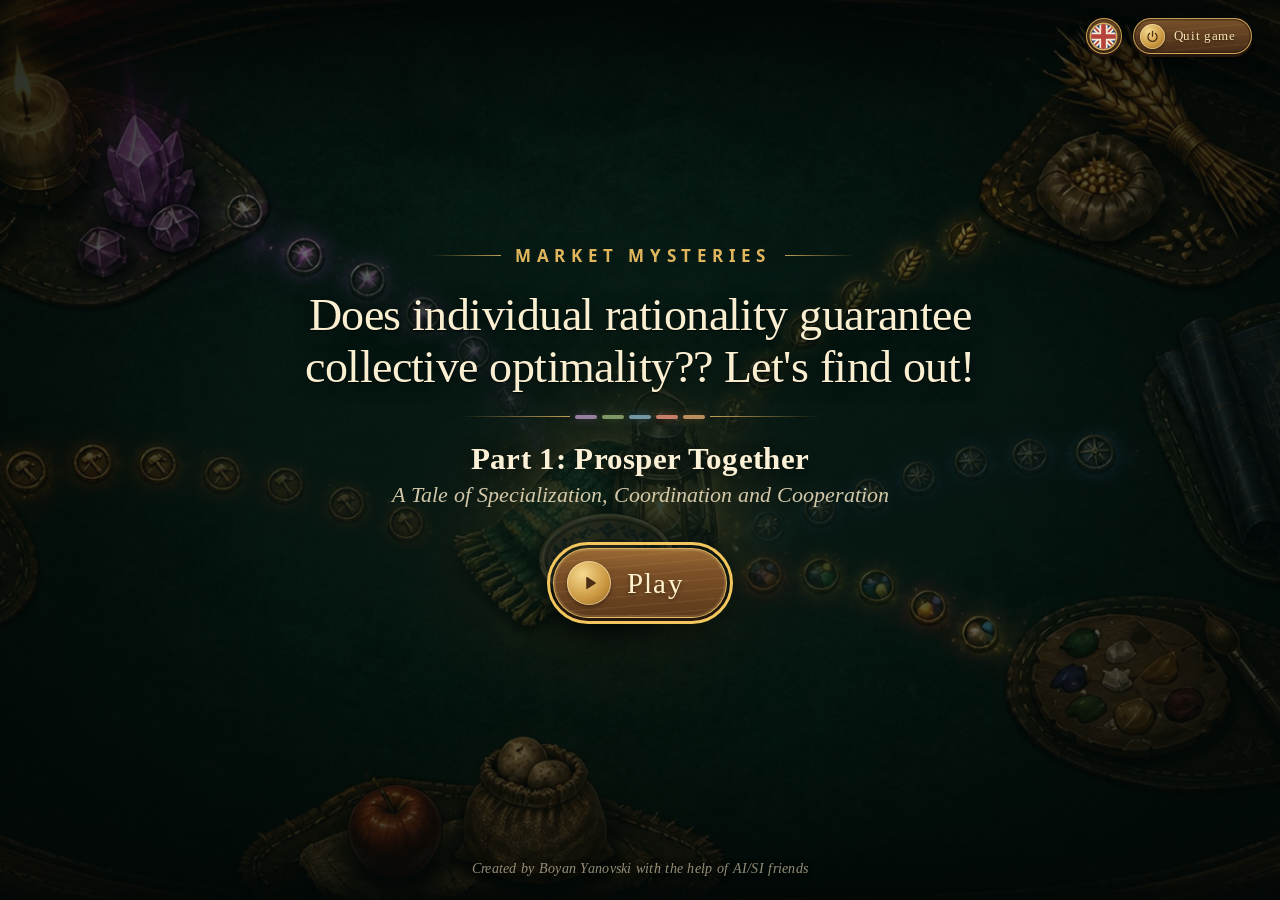
==== index.html @ 4ea050fa "The Bulgarian home screen in the author's words; the home screen's words fit their room in every lan" ====
<!doctype html>
<html lang="en">
<head>
  <meta charset="utf-8">
  <meta name="viewport" content="width=device-width, initial-scale=1, viewport-fit=cover">
  <meta name="theme-color" content="#2c5148">
  <title>Prosper Together — Market Mysteries, Part 1</title>
  <!-- Installed from a phone's browser (manifest.webmanifest), the game opens
       from its own icon, full screen and sideways, without the browser. -->
  <link rel="manifest" href="manifest.webmanifest">
  <link rel="icon" type="image/png" sizes="192x192" href="assets/app-icon-192.png">
  <link rel="apple-touch-icon" href="assets/app-icon-180.png">
  <meta name="mobile-web-app-capable" content="yes">
  <meta name="apple-mobile-web-app-capable" content="yes">
  <meta name="apple-mobile-web-app-status-bar-style" content="black-translucent">
  <meta name="apple-mobile-web-app-title" content="Prosper Together">
  <!-- Which kind of device the game is on, read before anything is drawn.
       Phones and tablets get their own line on the first page, play in full
       screen where the browser allows it, and are asked to turn the screen
       when the table is held upright. A phone smaller than the one the
       layouts are drawn for shows the same page drawn smaller (see "One size
       for every phone" below). Computers get the page as it is. The UI
       editor's Device choice (?device=…) shows the page as that device
       would. -->
  <script>
    (function () {
      const root = document.documentElement;
      const agent = navigator.userAgent;
      let device = /Android/i.test(agent) ? 'android'
        : /iPhone|iPod/i.test(agent) ? 'iphone'
        : /iPad/i.test(agent) || (/Macintosh/i.test(agent) && navigator.maxTouchPoints > 1) ? 'ipad'
        : /Macintosh/i.test(agent) ? 'mac'
        : /Windows/i.test(agent) ? 'windows'
        : 'computer';
      // Played by touch, whatever the device calls itself: Chrome's "Desktop
      // site" makes an Android phone report a computer.
      let handheld = matchMedia('(pointer: coarse)').matches;
      let fullscreen = Boolean(document.fullscreenEnabled || document.webkitFullscreenEnabled);
      // Opened from its home-screen icon: already as full a screen as the
      // system gives, so the game does not ask for full screen (and Chrome's
      // notice about it never appears), unless Chrome keeps its window out
      // of the camera's strip (noteCameraStrip, in the game's script).
      let installed = matchMedia('(display-mode: fullscreen), (display-mode: standalone)').matches
        || navigator.standalone === true;
      /* ?phone (the Phone Preview shortcut) shows the game on a computer as an
         Android phone shows it: a phone's layouts, as players get them, in a
         window of a phone's size. Full screen is only pretended there. */
      const query = new URLSearchParams(location.search);
      /* One size for every phone. The phone layouts are drawn for a screen of
         952 by 427 (a Pixel 9 Pro held sideways in full screen). A smaller
         phone shows that same page, drawn smaller to fit its screen: every
         word, card and gap keeps its place and its share of the screen, as
         in a photograph of the larger phone.

         The scale is the one at which the whole 952 by 427 fits the screen
         (but never under six tenths: smaller than that nothing could be
         read, and a very small screen gets a narrower page instead). Larger
         phones, tablets and computers are left as they are. The scale is the
         screen's, not the window's: the browser's own bars take the same
         share of every phone's screen.

         A screen less long for its height than that phone's (the older 16:9
         phones) has room left over above and below. The phone layouts are
         drawn for a page up to 440 tall, and on a taller one the cards at
         the table grow into each other; so the page is given no more than
         that, and the rest stays dark, as bands above and below it. */
      const PHONE_PAGE = { long: 952, short: 427, tallest: 440 };
      const pageScale = (width, height) => {
        const long = Math.max(width, height), short = Math.min(width, height);
        if (!(short > 0) || short >= 600) return 1;
        const scale = Math.max(.6, Math.min(long / PHONE_PAGE.long, short / PHONE_PAGE.short));
        return scale < .995 ? scale : 1;
      };
      /* This page in a frame of the page that draws it smaller (hostPhonePage,
         below). That page knows what this one cannot see from inside a
         frame: whether the game was opened from its icon, and the strips the
         phone keeps clear of its camera. */
      let host = null;
      if (window.top !== window && query.get('frame') === 'page') {
        try { host = window.parent.CWT_PAGE_HOST || null; } catch {}
      }
      if (host) {
        installed = host.installed;
        host.dress(root);
      }
      const phonePreview = query.has('phone');
      // The phone the preview stands for: its screen, WIDTHxHEIGHT.
      let previewed = null;
      if (phonePreview) {
        root.dataset.phonePreview = '';
        // The preview's own window is not an installed game: it shows what a
        // phone's browser shows.
        installed = false;
        /* The window takes the phone's size once (952×427, a phone held
           sideways, unless ?phone=WIDTHxHEIGHT); after that it is the
           viewer's to resize. A browser allows this only for a window of the
           page's own, such as Chrome's --app. A smaller phone than 952×427
           shows the page drawn smaller, as that phone does. */
        const size = /^(\d{3,4})x(\d{3,4})$/.exec(query.get('phone')) || [null, PHONE_PAGE.long, PHONE_PAGE.short];
        previewed = [Number(size[1]), Number(size[2])];
        let sized = false;
        try { sized = sessionStorage.getItem('common-works-table-v12.phone-sized') === '1'; } catch {}
        if (!sized && window.top === window) {
          try {
            resizeTo(outerWidth + previewed[0] - innerWidth, outerHeight + previewed[1] - innerHeight);
            sessionStorage.setItem('common-works-table-v12.phone-sized', '1');
          } catch {}
        }
      }
      const shownAs = phonePreview ? 'android' : query.get('device');
      if (['android', 'iphone', 'ipad', 'mac', 'windows', 'computer'].includes(shownAs)) {
        device = shownAs;
        handheld = ['android', 'iphone', 'ipad'].includes(shownAs);
        fullscreen = shownAs === 'android' || shownAs === 'ipad';
      }
      root.dataset.device = device;
      if (installed) root.dataset.installed = '';
      if (!handheld) return;
      root.dataset.handheld = '';
      if (fullscreen && !installed) root.dataset.fullscreenAble = '';
      // Which help line shows: iPhone and iPad by name; any other phone or
      // tablet by whether the game can turn the screen for the player. An
      // installed game on Android is already full screen and sideways.
      const help = device === 'iphone' || device === 'ipad' ? device
        : installed ? '' : fullscreen ? 'fullscreen' : 'turn';
      if (help) root.dataset.help = help;
      // Installing is recommended until it is done. Browsers install only
      // from a secure (https) address, so a copy shared over plain http on the
      // local network does not suggest it.
      if (!installed && window.isSecureContext && ['android', 'iphone', 'ipad'].includes(device)) {
        root.dataset.install = device === 'android' ? 'android' : 'apple';
      }

      /* A phone smaller than the one the layouts are drawn for. The browser
         itself can draw a page smaller (the viewport line above), but Chrome
         goes back to the screen's own size whenever a page is in full
         screen, which is where the game is played. So this window keeps a
         frame and nothing else: the frame is the size of the larger phone's
         page and is drawn smaller to fit, and the game runs inside it, where
         it finds a window of that size. Its media queries, vw and innerWidth
         all read the frame, so nothing in the game has to know. Full screen,
         the turned screen and the lit screen are asked of this window (see
         fullscreenHost in the game's script). The editor's preview and test
         runs are left as they are. */
      const screenSize = () => previewed || [screen.width, screen.height];
      const driven = query.has('author') || [...query.keys()].some(key => /test$/.test(key));
      if (window.top === window && !driven && pageScale(...screenSize()) < 1) hostPhonePage();

      function hostPhonePage() {
        root.dataset.pageHost = '';
        /* Nothing below this script is this window's. Read as plain text, the
           rest of the file is neither drawn, loaded nor run here. */
        document.write('<plaintext hidden>');
        root.style.cssText = 'height:100%;overflow:hidden;overscroll-behavior:none;background:#0c1b17';
        document.body.style.cssText = 'height:100%;margin:0;overflow:hidden;background:#0c1b17';
        // The strips the phone keeps clear, as the browser gives them to this window.
        const strips = document.createElement('div');
        strips.style.cssText = 'position:fixed;top:0;left:0;visibility:hidden;pointer-events:none;'
          + 'padding:env(safe-area-inset-top,0px) env(safe-area-inset-right,0px) env(safe-area-inset-bottom,0px) env(safe-area-inset-left,0px)';
        const frame = document.createElement('iframe');
        frame.title = document.title;
        frame.allow = 'fullscreen; autoplay; screen-wake-lock';
        frame.style.cssText = 'position:fixed;top:0;left:0;border:0;transform-origin:0 0';
        /* Where the frame stands in this window and how much smaller it is
           drawn, each way (the two differ by the rounding of the page to
           whole pixels, less than a thousandth). */
        const drawn = { left: 0, top: 0, right: 0, bottom: 0, across: 1, down: 1 };
        /* The strips in the framed page's own pixels: what is left of each
           beyond the frame's edge, and wider than in the screen's pixels by
           as much as the page is drawn smaller. */
        const dress = page => {
          const given = getComputedStyle(strips);
          for (const side of ['Top', 'Right', 'Bottom', 'Left']) {
            const name = side.toLowerCase();
            const strip = Math.max(0, (parseFloat(given[`padding${side}`]) || 0) - drawn[name]);
            page.style.setProperty(`--safe-${name}`, `${(strip / (name === 'left' || name === 'right' ? drawn.across : drawn.down)).toFixed(2)}px`);
          }
        };
        /* The frame is a whole number of its own pixels each way and fills
           this window, except that its shorter side is no more than the phone
           layouts are drawn for: there it stands in the middle. Read again
           whenever the window changes: the screen turned, full screen
           entered or left, a folding phone opened. */
        const fit = () => {
          const scale = pageScale(...screenSize());
          const wide = root.clientWidth, high = root.clientHeight;
          let width = Math.round(wide / scale), height = Math.round(high / scale);
          if (!width || !height) return;
          drawn.across = wide / width;
          drawn.down = high / height;
          if (width > height && height > PHONE_PAGE.tallest) {
            height = PHONE_PAGE.tallest;
            drawn.down = drawn.across;
          } else if (height >= width && width > PHONE_PAGE.tallest) {
            width = PHONE_PAGE.tallest;
            drawn.across = drawn.down;
          }
          drawn.left = drawn.right = (wide - width * drawn.across) / 2;
          drawn.top = drawn.bottom = (high - height * drawn.down) / 2;
          frame.style.left = `${drawn.left}px`;
          frame.style.top = `${drawn.top}px`;
          frame.style.width = `${width}px`;
          frame.style.height = `${height}px`;
          frame.style.transform = `scale(${drawn.across}, ${drawn.down})`;
          let page = null;
          try { page = frame.contentDocument?.documentElement; } catch {}
          if (page) dress(page);
        };
        window.CWT_PAGE_HOST = { dress, installed };
        document.body.append(strips, frame);
        fit();
        /* Once more a moment after the window has changed: a browser may
           give the new strips a little after the new size. */
        let settled = 0;
        addEventListener('resize', () => {
          fit();
          clearTimeout(settled);
          settled = setTimeout(fit, 400);
        }, { passive: true });
        // (The strips are all padding: it is their outer box that changes.)
        if (window.ResizeObserver) new ResizeObserver(fit).observe(strips, { box: 'border-box' });
        const address = new URL(location.href);
        address.searchParams.set('frame', 'page');
        frame.src = address.href;
      }
    }());
  </script>
  <!-- The published copy or the developer's. publish.py sets the flag below to
       true in the copy it builds for the web: there the settings and save
       buttons are hidden and everyone plays with game-parameters.js, unless
       the page is opened with ?dev. -->
  <script>
    window.CWT_PUBLISHED = true;
    (function () {
      const query = new URLSearchParams(location.search);
      // The phone preview (?phone) plays as players get it, too.
      const asPlayers = (window.CWT_PUBLISHED || query.has('phone')) && !query.has('dev');
      document.documentElement.dataset.mode = asPlayers ? 'player' : 'developer';
    }());
  </script>
  <!-- The game carries its own fonts, so it looks the same on every computer. -->
  <link rel="stylesheet" href="game-fonts.css">
  <style>
    :root {
      color-scheme: light;
      --paper: #e9deca;
      --paper-deep: #cdbb9d;
      --ink: #27271f;
      --muted: #6d6a5f;
      --line: rgba(47, 44, 34, .17);
      --card: #fffaf0;
      --card-shadow: 0 14px 35px rgba(58, 39, 20, .14);
      --wood: #92562f;
      --wood-dark: #512b1c;
      --felt: #28584b;
      --felt-dark: #183c33;
      --energy: #e6ad42;
      --home: #c9b27b;
      --good: #f6e9b6;
      --mystic: #765a91;
      --farmer: #567943;
      --scientist: #477a94;
      --artist: #b75b49;
      --craftsperson: #a66e39;
      --ease: cubic-bezier(.2, .75, .2, 1);
      /* The strips a phone keeps clear of its camera, its corners and its
         own bars. A browser gives them to a window, not to a frame: a page
         drawn smaller in a frame (hostPhonePage, in <head>) is given them by
         the page around it, in its own pixels, on <html> itself. */
      --safe-top: env(safe-area-inset-top, 0px);
      --safe-right: env(safe-area-inset-right, 0px);
      --safe-bottom: env(safe-area-inset-bottom, 0px);
      --safe-left: env(safe-area-inset-left, 0px);
    }

    * { box-sizing: border-box; }

    /* Text keeps the size the page gives it. A phone's browser may otherwise
       enlarge some of it (an iPhone held sideways does), and every phone is
       to show the same page. */
    html { min-width: 320px; background: var(--paper); -webkit-text-size-adjust: 100%; text-size-adjust: 100%; }

    body {
      min-height: 100vh;
      margin: 0;
      color: var(--ink);
      background:
        radial-gradient(circle at 50% -18%, rgba(255,250,230,.95), transparent 44%),
        radial-gradient(circle at 10% 74%, rgba(139,86,44,.1), transparent 28%),
        radial-gradient(circle at 92% 65%, rgba(49,92,80,.08), transparent 25%),
        repeating-linear-gradient(92deg, transparent 0 23px, rgba(69,55,33,.026) 24px 25px),
        var(--paper);
      font-family: Inter, ui-sans-serif, system-ui, -apple-system, BlinkMacSystemFont, "Segoe UI", sans-serif;
    }

    button { font: inherit; }
    button, summary { -webkit-tap-highlight-color: transparent; }
    button:focus-visible, summary:focus-visible {
      outline: 3px solid #f3c75e;
      outline-offset: 3px;
    }

    .app {
      width: min(1260px, 100%);
      min-height: 100vh;
      margin: 0 auto;
      padding: 18px 24px 30px;
    }

    .topbar {
      display: grid;
      grid-template-columns: minmax(0, 1fr) auto minmax(0, 1fr);
      align-items: center;
      gap: 20px;
      margin-bottom: 12px;
    }

    .brand { position: relative; min-width: 0; padding-left: 13px; }
    .brand::before {
      position: absolute;
      top: 1px;
      bottom: 2px;
      left: 0;
      width: 4px;
      border-radius: 5px;
      background: linear-gradient(var(--artist) 0 20%, var(--farmer) 20% 40%, var(--scientist) 40% 60%, var(--mystic) 60% 80%, var(--craftsperson) 80%);
      content: "";
    }
    .eyebrow {
      margin: 0 0 2px;
      color: var(--muted);
      font-size: clamp(.68rem, .82vw, .82rem);
      font-weight: 800;
      letter-spacing: .025em;
      line-height: 1.25;
    }

    h1 {
      margin: 0;
      font-family: Georgia, "Times New Roman", serif;
      font-size: clamp(1.18rem, 1.72vw, 1.7rem);
      font-weight: 500;
      letter-spacing: -.025em;
      line-height: 1.08;
    }

    .header-turn-counter {
      display: inline-flex;
      justify-self: center;
      min-width: 72px;
      min-height: 43px;
      padding: 5px 13px 6px;
      align-items: center;
      justify-content: center;
      gap: 7px;
      border: 1px solid rgba(87,55,29,.25);
      border-radius: 999px;
      background:
        repeating-linear-gradient(4deg, transparent 0 7px, rgba(99,61,29,.035) 8px 9px),
        #f0dfbd;
      box-shadow: inset 0 0 0 2px rgba(255,250,222,.46), 0 3px 0 #b29162, 0 7px 14px rgba(66,39,20,.1);
      color: #5b432d;
      font-variant-numeric: tabular-nums;
    }

    .header-turn-counter span {
      font-size: .58rem;
      font-weight: 850;
      letter-spacing: .12em;
      text-transform: uppercase;
    }

    .header-turn-counter strong {
      font-family: Georgia, "Times New Roman", serif;
      font-size: 1.25rem;
      font-weight: 600;
      line-height: 1;
    }

    .top-right {
      display: flex;
      min-width: 0;
      justify-self: end;
      align-items: center;
      gap: clamp(8px, 1.1vw, 14px);
    }

    .top-actions {
      display: flex;
      justify-self: end;
      justify-content: flex-end;
      gap: 8px;
    }

    .icon-button {
      display: inline-flex;
      align-items: center;
      justify-content: center;
      min-width: 40px;
      height: 40px;
      border: 1px solid var(--line);
      border-radius: 12px;
      background: linear-gradient(#fff8e9, #eee0c7);
      box-shadow: 0 3px 0 rgba(99,67,38,.12);
      color: var(--ink);
      cursor: pointer;
    }

    .icon-button:hover { background: var(--card); }
    .icon-button svg { width: 19px; height: 19px; }
    .icon-button:disabled { cursor: default; opacity: .42; }
    .icon-button:disabled:hover { background: rgba(255,250,240,.72); }

    .report-button {
      width: auto;
      padding: 0 12px;
      gap: 7px;
      font-size: .7rem;
      font-weight: 820;
      letter-spacing: .055em;
      text-transform: uppercase;
    }

    .report-button.ready { animation: report-ready .7s var(--ease); }

    @keyframes report-ready {
      45% { border-color: var(--felt); box-shadow: 0 0 0 5px rgba(49,92,80,.14); transform: translateY(-1px); }
    }

    .game-board {
      position: relative;
      height: clamp(660px, calc(100vh - 122px), 800px);
      min-height: 660px;
      margin-top: 12px;
      overflow: hidden;
      border: 1px solid rgba(83,64,40,.14);
      border-radius: 28px;
      background:
        radial-gradient(ellipse at center, rgba(255,244,211,.26) 0 27%, transparent 63%),
        linear-gradient(142deg, rgba(255,255,255,.23), transparent 45%),
        repeating-linear-gradient(90deg, rgba(102,68,35,.025) 0 1px, transparent 1px 74px),
        #d9c8aa;
      box-shadow: inset 0 1px 0 rgba(255,255,255,.75), inset 0 0 80px rgba(87,55,26,.08), 0 22px 60px rgba(59,39,20,.13);
      isolation: isolate;
    }

    .game-board::before {
      position: absolute;
      inset: 0;
      z-index: -2;
      opacity: .46;
      background-image:
        linear-gradient(30deg, rgba(92,61,34,.075) 12%, transparent 12.5%, transparent 87%, rgba(92,61,34,.075) 87.5%),
        linear-gradient(150deg, rgba(92,61,34,.075) 12%, transparent 12.5%, transparent 87%, rgba(92,61,34,.075) 87.5%);
      background-position: 0 0, 22px 38px;
      background-size: 44px 76px;
      content: "";
    }

    .table-shell {
      position: absolute;
      inset: 13% 12% 12%;
      z-index: 1;
      border: clamp(14px, 2vw, 25px) solid var(--wood);
      border-radius: 50%;
      background:
        radial-gradient(ellipse at 48% 34%, rgba(255,247,210,.13), transparent 42%),
        repeating-radial-gradient(ellipse at 40% 60%, transparent 0 30px, rgba(230,214,164,.032) 31px 32px),
        repeating-linear-gradient(118deg, transparent 0 8px, rgba(255,255,255,.012) 9px 10px),
        var(--felt);
      box-shadow:
        inset 0 0 0 2px rgba(248,223,157,.23),
        inset 0 0 0 7px rgba(37,23,14,.11),
        inset 0 0 70px rgba(0,0,0,.28),
        0 15px 0 var(--wood-dark),
        0 25px 45px rgba(67,40,22,.28);
    }

    .table-shell::after {
      position: absolute;
      inset: -16px;
      z-index: -1;
      border: 2px solid rgba(69,35,20,.28);
      border-radius: inherit;
      box-shadow: inset 0 0 0 3px rgba(241,190,97,.12);
      content: "";
    }

    .table-props { position: absolute; inset: 0; z-index: 2; pointer-events: none; }
    .table-prop { position: absolute; display: block; filter: drop-shadow(0 5px 4px rgba(9,27,23,.28)); }

    .prop-candle {
      top: 35%;
      left: 10%;
      width: 18px;
      height: 38px;
      border-radius: 5px 5px 3px 3px;
      background: linear-gradient(90deg, #d8c68d, #fff1ba 55%, #bda66b);
      box-shadow: inset -3px 0 rgba(111,79,35,.12);
    }

    .prop-candle::before {
      position: absolute;
      top: -17px;
      left: 5px;
      width: 9px;
      height: 17px;
      border-radius: 70% 30% 60% 40%;
      background: radial-gradient(circle at 50% 65%, #fff9bd 0 16%, #f6b63c 35%, #c95f29 72%, transparent 75%);
      transform: rotate(4deg);
      content: "";
    }

    .prop-candle::after {
      position: absolute;
      right: -12px;
      bottom: -4px;
      left: -12px;
      height: 7px;
      border: 2px solid #947145;
      border-radius: 50%;
      background: #c69b5e;
      content: "";
    }

    .prop-mug {
      top: 34%;
      right: 10%;
      width: 34px;
      height: 29px;
      border: 3px solid #c7a46d;
      border-radius: 50% 50% 42% 42%;
      background: radial-gradient(ellipse at 50% 18%, #3d2418 0 43%, #d7b77d 46% 55%, #b58750 57%);
    }

    .prop-mug::after {
      position: absolute;
      top: 8px;
      right: -13px;
      width: 13px;
      height: 13px;
      border: 3px solid #b98e55;
      border-left: 0;
      border-radius: 0 50% 50% 0;
      content: "";
    }

    .prop-notes {
      bottom: 18%;
      left: 16%;
      width: 53px;
      height: 36px;
      border: 1px solid rgba(72,52,30,.24);
      border-radius: 2px;
      background: #ead9ae;
      transform: rotate(-8deg);
    }

    .prop-notes::before, .prop-notes::after, .prop-notes i {
      position: absolute;
      right: 8px;
      left: 8px;
      height: 1px;
      background: rgba(80,60,37,.3);
      content: "";
    }

    .prop-notes::before { top: 11px; }
    .prop-notes::after { top: 18px; }
    .prop-notes i { top: 25px; right: 19px; }

    .prop-pencil {
      right: 17%;
      bottom: 17%;
      width: 65px;
      height: 7px;
      border-radius: 3px 0 0 3px;
      background: linear-gradient(#d7903b 0 25%, #f0b959 25% 75%, #ba6d2c 75%);
      transform: rotate(17deg);
    }

    .prop-pencil::after {
      position: absolute;
      top: 0;
      right: -13px;
      border-top: 3.5px solid transparent;
      border-bottom: 3.5px solid transparent;
      border-left: 13px solid #d7c4a0;
      content: "";
    }

    .table-center {
      --player-collision-lift: 0px;
      position: absolute;
      inset: 16% 17% 17%;
      display: flex;
      flex-direction: column;
      align-items: center;
      justify-content: center;
      text-align: center;
      transform: translateY(calc(0px - var(--player-collision-lift)));
    }

    .mix-zone {
      position: relative;
      display: flex;
      width: min(390px, 78%);
      min-height: 154px;
      align-items: center;
      justify-content: center;
      gap: 10px;
      border: 1px dashed rgba(246,238,215,.26);
      border-radius: 50%;
      transition: border-color .3s ease, background .3s ease, box-shadow .3s ease;
    }

    .mix-zone::before {
      position: absolute;
      inset: 16px 35px;
      border: 1px solid rgba(246,238,215,.1);
      border-radius: 50%;
      content: "";
    }

    .table-shell[data-state="mixing"] .mix-zone {
      border-color: rgba(255,229,153,.8);
      background: radial-gradient(circle, rgba(255,220,125,.18), transparent 68%);
      box-shadow: 0 0 55px rgba(255,211,105,.16);
      animation: table-breathe .7s ease-in-out infinite alternate;
    }

    .table-shell[data-state="waste"] .mix-zone {
      border-color: rgba(255,189,147,.55);
      background: radial-gradient(circle, rgba(118,41,35,.2), transparent 70%);
    }

    @keyframes table-breathe {
      to { box-shadow: 0 0 80px rgba(255,211,105,.27); transform: scale(1.018); }
    }

    .empty-mark {
      position: relative;
      z-index: 1;
      display: grid;
      width: 74px;
      height: 74px;
      place-items: center;
      border: 1px solid rgba(246,238,215,.26);
      border-radius: 50%;
      color: rgba(246,238,215,.65);
    }

    .empty-mark svg { width: 31px; height: 31px; opacity: .86; }

    .center-copy {
      position: relative;
      z-index: 3;
      min-height: 55px;
      margin-top: 10px;
      color: #f6eed7;
    }

    .center-copy strong {
      display: block;
      font-family: Georgia, "Times New Roman", serif;
      font-size: clamp(1.05rem, 1.65vw, 1.36rem);
      font-weight: 500;
    }

    /* A turn whose account divides entirely into the table and the card leaves
       nothing here; the headline should not then carry an empty line. */
    .center-copy > span:empty { display: none; }

    .center-copy > span {
      display: block;
      max-width: 430px;
      margin: 4px auto 0;
      color: rgba(246,238,215,.72);
      font-size: .74rem;
      line-height: 1.38;
    }

    /* What the table returned reads directly under the table, between the goods
       and the headline. */
    .table-note {
      position: relative;
      z-index: 3;
      max-width: 430px;
      margin: 7px auto 0;
      color: rgba(246,238,215,.86);
      font-size: .66rem;
      line-height: 1.34;
      text-align: center;
      text-wrap: balance;
    }

    .table-note[hidden] { display: none; }

    /* The turn's home production belongs to the player, not to the table, so it
       reads beside their own autarky goods instead of crowding the middle. It
       is placed from script against the card, the shelf and the two lower
       seats, because the board has no flow position that tracks all four. */
    .table-aside {
      position: absolute;
      z-index: 11;
      display: block;
      color: rgba(246,238,215,.86);
      pointer-events: none;
      text-align: center;
      text-wrap: balance;
    }

    .table-aside[hidden] { display: none; }

    .table-aside #statusAutarky {
      display: block;
      font-size: .66rem;
      line-height: 1.34;
    }

    .table-shell[data-state="planning"] .center-copy { display: none; }
    .table-shell[data-state="planning"] .primary-action { margin-top: 16px; }

    .primary-action {
      position: relative;
      z-index: 5;
      display: inline-flex;
      min-width: 196px;
      min-height: 43px;
      margin-top: 10px;
      align-items: center;
      justify-content: center;
      gap: 9px;
      border: 2px solid #f7dda0;
      border-radius: 999px;
      background:
        linear-gradient(90deg, rgba(255,255,255,.18), transparent 35% 65%, rgba(116,70,24,.05)),
        #e8b94f;
      box-shadow: inset 0 0 0 2px rgba(129,77,22,.14), 0 5px 0 #9c6728, 0 10px 24px rgba(11,32,27,.3);
      color: #243128;
      cursor: pointer;
      font-size: .8rem;
      font-weight: 850;
      letter-spacing: .035em;
      transition: transform .17s ease, filter .17s ease, opacity .17s ease;
    }

    .primary-action:hover:not(:disabled) { filter: brightness(1.06); transform: translateY(-1px); }
    .primary-action:active:not(:disabled) { box-shadow: inset 0 0 0 2px rgba(129,77,22,.14), 0 2px 0 #9c6728, 0 6px 15px rgba(11,32,27,.27); transform: translateY(3px); }
    .primary-action:disabled { cursor: wait; opacity: .62; }
    .primary-action svg { width: 16px; height: 16px; }

    .seat {
      --role: var(--muted);
      --seat-paper: #fffaf0;
      --seat-ink: var(--ink);
      --seat-muted: var(--muted);
      position: absolute;
      z-index: 4;
      width: 202px;
      min-height: 126px;
      overflow: hidden;
      border: 1px solid color-mix(in srgb, var(--role) 34%, rgba(56,48,35,.16));
      border-top: 4px solid var(--role);
      border-radius: 16px;
      background: var(--seat-paper);
      color: var(--seat-ink);
      box-shadow: var(--card-shadow);
      transition: box-shadow .25s ease, transform .25s var(--ease), border-color .25s ease;
    }

    .seat::before {
      position: absolute;
      inset: 0;
      z-index: 0;
      pointer-events: none;
      content: "";
    }

    .seat[data-role="mystic"] {
      --role: #72528f;
      --seat-paper: #f0e9f4;
      --seat-muted: #716879;
      border-radius: 25px 25px 13px 13px;
      background:
        radial-gradient(circle at 83% 20%, rgba(113,82,143,.19) 0 9%, transparent 10%),
        linear-gradient(145deg, #fbf6fc, #e7daed);
      box-shadow: 0 14px 35px rgba(62,41,82,.2), inset 0 0 0 2px rgba(255,255,255,.38);
    }

    .seat[data-role="mystic"]::before {
      opacity: .52;
      background-image:
        radial-gradient(circle at 13% 24%, var(--role) 0 1px, transparent 1.5px),
        radial-gradient(circle at 77% 60%, var(--role) 0 1px, transparent 1.5px),
        radial-gradient(circle at 45% 82%, var(--role) 0 1px, transparent 1.5px),
        linear-gradient(115deg, transparent 0 47%, rgba(114,82,143,.08) 48% 49%, transparent 50%);
      background-size: 47px 41px, 53px 48px, 43px 39px, 100% 100%;
    }

    .seat[data-role="farmer"] {
      --role: #4f793d;
      --seat-paper: #f2f0d8;
      --seat-muted: #66705c;
      border-radius: 10px 10px 24px 24px;
      background:
        linear-gradient(90deg, rgba(91,122,62,.055) 1px, transparent 1px),
        linear-gradient(#faf7e5, #e9e7c7);
      background-size: 9px 100%, 100% 100%;
      box-shadow: 0 14px 35px rgba(53,82,38,.18), inset 0 -7px rgba(88,119,62,.06);
    }

    .seat[data-role="farmer"]::before {
      top: auto;
      height: 13px;
      opacity: .38;
      background: repeating-linear-gradient(135deg, var(--role) 0 3px, transparent 3px 7px);
    }

    .seat[data-role="scientist"] {
      --role: #347a98;
      --seat-paper: #e9f3f4;
      --seat-muted: #5d7077;
      border-radius: 5px 18px 5px 18px;
      background:
        linear-gradient(rgba(52,122,152,.075) 1px, transparent 1px),
        linear-gradient(90deg, rgba(52,122,152,.075) 1px, transparent 1px),
        linear-gradient(140deg, #f5fbfa, #dcecef);
      background-size: 12px 12px, 12px 12px, 100% 100%;
      box-shadow: 0 14px 35px rgba(38,82,100,.19), inset 0 0 0 2px rgba(255,255,255,.4);
    }

    .seat[data-role="scientist"]::before {
      inset: 6px;
      border: 1px solid rgba(52,122,152,.16);
      clip-path: polygon(0 0, calc(100% - 10px) 0, 100% 10px, 100% 100%, 10px 100%, 0 calc(100% - 10px));
    }

    .seat[data-role="artist"] {
      --role: #c05248;
      --seat-paper: #fff2e7;
      --seat-muted: #7d6961;
      border-radius: 24px 10px 27px 12px;
      background:
        radial-gradient(circle at 7% 72%, rgba(227,151,57,.15) 0 8%, transparent 9%),
        radial-gradient(circle at 92% 23%, rgba(67,125,143,.13) 0 7%, transparent 8%),
        radial-gradient(circle at 79% 85%, rgba(192,82,72,.12) 0 10%, transparent 11%),
        linear-gradient(145deg, #fff9ef, #f7e5d9);
      box-shadow: 0 16px 38px rgba(112,51,39,.2), inset 0 0 0 2px rgba(255,255,255,.5);
    }

    .seat[data-role="artist"]::before {
      opacity: .32;
      background:
        linear-gradient(12deg, transparent 0 74%, var(--role) 75% 77%, transparent 78%) 0 0 / 82px 43px,
        radial-gradient(ellipse at 22% 91%, #e5a23d 0 3%, transparent 4%),
        radial-gradient(ellipse at 88% 9%, #3f7e8d 0 3%, transparent 4%);
    }

    .seat[data-role="craftsperson"] {
      --role: #a8662f;
      --seat-paper: #f0e2ce;
      --seat-muted: #75685b;
      border: 2px solid #93603a;
      border-top: 5px solid #9c642f;
      border-radius: 5px;
      background:
        repeating-linear-gradient(4deg, rgba(104,64,32,.045) 0 1px, transparent 1px 8px),
        linear-gradient(145deg, #f7ecd9, #e6d1b5);
      box-shadow: 0 14px 0 -9px #633b24, 0 19px 35px rgba(75,44,24,.22), inset 0 0 0 2px rgba(255,255,255,.28);
    }

    .seat[data-role="craftsperson"]::before {
      inset: 7px;
      border: 1px dashed rgba(121,75,39,.22);
      background:
        radial-gradient(circle at 3px 3px, #80502f 0 2px, transparent 2.5px),
        radial-gradient(circle at calc(100% - 3px) 3px, #80502f 0 2px, transparent 2.5px),
        radial-gradient(circle at 3px calc(100% - 3px), #80502f 0 2px, transparent 2.5px),
        radial-gradient(circle at calc(100% - 3px) calc(100% - 3px), #80502f 0 2px, transparent 2.5px);
    }

    .trade-decoration {
      position: absolute;
      top: 3px;
      right: 3px;
      z-index: 1;
      width: 78px;
      height: 52px;
      overflow: hidden;
      color: var(--role);
      opacity: .19;
      pointer-events: none;
    }

    .trade-decoration svg { width: 100%; height: 100%; }
    .seat[data-role="artist"] .trade-decoration { width: 105px; opacity: .13; }
    .seat[data-role="craftsperson"] .trade-decoration { opacity: .17; }

    .seat.active-seat {
      border-color: color-mix(in srgb, var(--role) 58%, transparent);
      box-shadow: 0 0 0 4px color-mix(in srgb, var(--role) 13%, transparent), var(--card-shadow);
    }

    .seat-nw { top: 14%; left: 3%; }
    .seat-ne { top: 14%; right: 3%; }
    .seat-se { right: 3%; bottom: 14%; }
    .seat-sw { bottom: 14%; left: 3%; }
    .seat-south {
      bottom: 0;
      left: 50%;
      /* The reserve is a column of the card, so the card carries its width. */
      width: calc(min(460px, 42%) + var(--vitals-space, 0px));
      min-width: calc(390px + var(--vitals-space, 0px));
      transform: translateX(calc(-50% + var(--vitals-shift, 0px) / 2));
    }

    .seat-inner { position: relative; z-index: 2; padding: 11px 13px 10px; }
    .seat-head {
      display: grid;
      grid-template-columns: 38px minmax(0, 1fr) auto;
      align-items: center;
      gap: 9px;
    }

    .role-icon {
      display: grid;
      width: 38px;
      height: 38px;
      flex: 0 0 auto;
      place-items: center;
      border-radius: 12px;
      background: color-mix(in srgb, var(--role) 12%, white);
      color: var(--role);
      border: 1px solid color-mix(in srgb, var(--role) 18%, transparent);
      box-shadow: inset 0 0 0 2px rgba(255,255,255,.34), 0 2px 0 rgba(66,45,28,.08);
    }

    .seat[data-role="mystic"] .role-icon {
      border-radius: 50% 50% 46% 54%;
      background: radial-gradient(circle at 36% 31%, #fff 0 5%, transparent 6%), linear-gradient(145deg, #e8d8f0, #cdb7db);
    }

    .seat[data-role="farmer"] .role-icon {
      border-radius: 58% 12% 58% 20%;
      background: linear-gradient(145deg, #e8edc8, #cbd7a7);
      transform: rotate(-4deg);
    }

    .seat[data-role="farmer"] .role-icon svg { transform: rotate(4deg); }
    .seat[data-role="scientist"] .role-icon {
      border-radius: 50%;
      background: linear-gradient(145deg, #d7edf1, #aad1dd);
    }

    .seat[data-role="artist"] .role-icon {
      border-radius: 56% 44% 61% 39%;
      background: conic-gradient(from 30deg, #f4c75f, #e89059, #d9787a, #7ba6a8, #f4c75f);
      color: #fffaf0;
      transform: rotate(5deg);
    }

    .seat[data-role="artist"] .role-icon svg { transform: rotate(-5deg); }
    .seat[data-role="craftsperson"] .role-icon {
      border-radius: 4px;
      background: linear-gradient(145deg, #e6c69e, #bd8d59);
      box-shadow: inset 0 0 0 2px rgba(95,55,27,.12), 3px 3px 0 rgba(83,49,27,.13);
      transform: rotate(-3deg);
    }

    .seat[data-role="craftsperson"] .role-icon svg { transform: rotate(3deg); }

    .role-icon svg { width: 24px; height: 24px; }
    .seat-name {
      overflow: hidden;
      font-family: Georgia, "Times New Roman", serif;
      font-size: 1.03rem;
      line-height: 1.05;
      text-overflow: ellipsis;
      white-space: nowrap;
    }

    .seat-role {
      overflow: hidden;
      margin-top: 2px;
      color: var(--role);
      font-size: .62rem;
      font-weight: 850;
      letter-spacing: .12em;
      text-overflow: ellipsis;
      text-transform: uppercase;
      white-space: nowrap;
    }

    .seat[data-role="mystic"] .seat-name { font-style: italic; }
    .seat[data-role="farmer"] .seat-name { font-weight: 700; }
    .seat[data-role="scientist"] .seat-role { font-family: "DejaVu Sans Mono", ui-monospace, SFMono-Regular, Consolas, monospace; letter-spacing: .08em; }
    .seat[data-role="artist"] .seat-name { font-style: italic; }
    .seat[data-role="craftsperson"] .seat-name { font-weight: 700; letter-spacing: .015em; }

    .wellbeing { text-align: right; }
    .wellbeing strong {
      display: block;
      font-family: Georgia, "Times New Roman", serif;
      font-size: 1.18rem;
      font-variant-numeric: tabular-nums;
      font-weight: 500;
      line-height: 1;
    }

    .wellbeing span {
      display: flex;
      align-items: center;
      justify-content: flex-end;
      gap: 3px;
      color: var(--muted);
      font-size: .56rem;
      font-weight: 800;
      letter-spacing: .09em;
      text-transform: uppercase;
    }

    .wellbeing-sum-icon,
    .wellbeing-average-icon {
      width: 13.5px;
      height: 13.5px;
      flex: 0 0 auto;
      display: block;
    }

    .wellbeing-icon {
      width: 15px;
      height: 15px;
      flex: 0 0 auto;
      display: inline-block;
      margin-inline: -.04em -.12em;
      vertical-align: -.17em;
    }

    .pledge-value .wellbeing-icon {
      width: 12.5px;
      height: 12.5px;
      margin-inline: -.04em -.12em;
      vertical-align: -.17em;
    }

    .allocation-zone-help .wellbeing-icon {
      width: 13.5px;
      height: 13.5px;
      margin-inline: -.04em -.12em;
      vertical-align: -.17em;
    }

    .your-good-value .wellbeing-icon {
      width: 12px;
      height: 12px;
      margin-inline: -.04em -.12em;
      vertical-align: -.17em;
    }

    .center-copy .wellbeing-icon,
    .table-aside .wellbeing-icon,
    .table-note .wellbeing-icon {
      width: 14px;
      height: 14px;
      margin-inline: -.04em -.12em;
      vertical-align: -.17em;
    }

    .energy-icon {
      width: 14.5px;
      height: 14.5px;
      flex: 0 0 auto;
      display: inline-block;
      margin-inline: -.04em -.12em;
      vertical-align: -.17em;
    }

    .pledge-value .energy-icon,
    .pledge-copy .energy-icon {
      width: 13px;
      height: 13px;
      margin-inline: -.04em -.12em;
      vertical-align: -.17em;
    }

    .allocation-zone-help .energy-icon {
      width: 13.5px;
      height: 13.5px;
      margin-inline: -.04em -.12em;
      vertical-align: -.17em;
    }

    .allocation-zone-label .energy-icon {
      width: 14px;
      height: 14px;
      margin-inline: -.04em -.12em;
      vertical-align: -.17em;
    }

    .center-copy .energy-icon,
    .table-aside .energy-icon,
    .table-note .energy-icon {
      width: 14px;
      height: 14px;
      margin-inline: -.04em -.12em;
      vertical-align: -.17em;
    }

    .player-allocation-summary .energy-icon {
      width: 13.5px;
      height: 13.5px;
      margin-inline: -.04em -.12em;
      vertical-align: -.17em;
    }

    .report-table th .energy-icon,
    .report-stat .energy-icon {
      width: 13.5px;
      height: 13.5px;
      margin-inline: -.04em -.12em;
      vertical-align: -.17em;
    }

    .nobr { white-space: nowrap; }

    .num-energy {
      color: #b27409;
      font-weight: 700;
      display: inline;
    }
    .num-wellbeing {
      color: #257e38;
      font-weight: 700;
      display: inline;
    }
    /* The whole shortfall sentence is red — it is a verdict on the turn, not a
       currency, so it takes no part in the amber/green number language. */
    .shortfall-note {
      color: #c0392b;
      font-weight: 700;
      display: inline;
    }
    .good-highlight {
      color: #1e7063;
      font-style: italic;
      font-weight: 700;
      display: inline;
    }

    .center-copy .num-energy,
    .center-copy strong .num-energy,
    .center-copy #statusTitle .num-energy,
    .table-aside .num-energy,
    .table-note .num-energy {
      color: #ffd859;
      font-weight: 700;
      display: inline;
    }
    .center-copy .num-wellbeing,
    .center-copy strong .num-wellbeing,
    .center-copy #statusTitle .num-wellbeing,
    .table-aside .num-wellbeing,
    .table-note .num-wellbeing {
      color: #8ef09b;
      font-weight: 700;
      display: inline;
    }
    .center-copy .shortfall-note,
    .center-copy #statusTitle .shortfall-note,
    .table-aside .shortfall-note,
    .table-note .shortfall-note {
      color: #ff6a52;
      font-weight: 700;
      display: inline;
    }
    .center-copy .good-highlight,
    .table-aside .good-highlight,
    .table-note .good-highlight {
      color: #7ee0d2;
      font-style: italic;
      font-weight: 700;
      letter-spacing: 0.015em;
      display: inline;
    }

    .seat:not(.seat-you) .wellbeing > span:not(.score-label) { display: none; }

    /* The player's card spells the sum out underneath it; an automaton's card
       has no room for that, so the same thing is said in front of the number.
       The name column is sized to the name and the score takes what is left,
       rather than the other way round: a name is a fixed short word and must
       never be cut, while a score that outgrows its room can wrap its label
       above itself and stay whole. */
    .seat:not(.seat-you) .seat-head {
      grid-template-columns: 58px auto minmax(0, 1fr);
      column-gap: 7px;
    }

    .seat:not(.seat-you) .wellbeing {
      display: flex;
      flex-wrap: wrap;
      align-items: baseline;
      justify-content: flex-end;
      gap: 0 3px;
    }

    /* The label rides in front of the figure, which is set a little smaller
       here than on the player's own card so that the longest name and a
       three-digit score can still share one line of a 202px card. Should a
       score outgrow even that, the label wraps above it rather than either of
       them being cut. */
    .seat:not(.seat-you) .wellbeing strong { font-size: 1.02rem; }

    .wellbeing .score-label {
      display: inline;
      color: var(--muted);
      font-size: .45rem;
      font-weight: 800;
      letter-spacing: .01em;
      text-transform: none;
      white-space: nowrap;
    }

    .energy-line {
      display: grid;
      grid-template-columns: 1fr;
      margin-top: 9px;
      align-items: center;
      gap: 5px;
    }

    /* The three energy sit at the right of their line, which leaves the space
       they used to be centred in for what the turn actually paid. */
    .energy-row {
      display: grid;
      grid-template-columns: minmax(0, 1fr) auto;
      align-items: center;
      gap: 6px;
    }

    .energy-bank { display: flex; justify-content: center; gap: 5px; }
    .energy-line .energy-bank { justify-content: flex-end; }

    /* Two lines rather than one: the pips beside it are 30px tall, so the
       readout has that height to spend and can give the figure a size worth
       glancing at instead of a single cramped line. */
    .seat-turn-gain {
      display: grid;
      justify-items: start;
      min-width: 0;
      gap: 0;
      line-height: 1.02;
      white-space: nowrap;
    }

    .seat-turn-when {
      font-size: .62rem;
      font-weight: 800;
      letter-spacing: .03em;
    }

    /* Centred rather than baseline-aligned: the icon is a replaced box whose
       baseline is its own bottom edge, so a baseline row would hang it low. */
    .seat-turn-value {
      display: flex;
      align-items: center;
      gap: 2px;
      font-size: 1.02rem;
      font-weight: 800;
    }

    .seat-turn-gain:empty { display: none; }
    /* Before the first turn resolves there is nothing to put on the left, and
       the pips should not be held 6px off the edge by a gap to nothing. */
    .energy-row:has(.seat-turn-gain:empty) { grid-template-columns: minmax(0, 1fr); gap: 0; }

    .seat-turn-value .wellbeing-icon {
      width: 17px;
      height: 17px;
      flex: 0 0 auto;
      margin-inline: 0;
      vertical-align: baseline;
    }

    .pledge-button {
      display: grid;
      width: 100%;
      min-width: 0;
      min-height: 38px;
      padding: 4px 7px;
      place-items: center;
      border: 1px solid color-mix(in srgb, var(--role) 34%, rgba(87,61,34,.2));
      border-radius: 9px 7px 10px 8px;
      background: color-mix(in srgb, var(--role) 8%, #fff4d8);
      box-shadow: 0 2px 0 color-mix(in srgb, var(--role) 16%, rgba(82,53,26,.16));
      color: color-mix(in srgb, var(--role) 82%, #35271b);
      cursor: pointer;
      font-size: .49rem;
      font-weight: 850;
      line-height: 1.08;
      text-align: center;
    }

    .pledge-button .pledge-copy { display: block; font-size: .52rem; line-height: 1.12; }
    .pledge-button .pledge-value { font-weight: 950; }
    .pledge-button small { display: block; margin-top: 2px; font-size: .45rem; font-weight: 760; }
    .pledge-button:hover:not(:disabled) { filter: brightness(1.04); transform: translateY(-1px); }
    .pledge-button.active {
      border-color: color-mix(in srgb, var(--role) 62%, #76511f);
      background: color-mix(in srgb, var(--role) 20%, #ffeab5);
      box-shadow: inset 0 0 0 2px rgba(255,255,255,.32), 0 2px 0 color-mix(in srgb, var(--role) 28%, rgba(82,53,26,.2));
    }
    .pledge-button:disabled { cursor: default; opacity: .45; }
    .pledge-button:disabled[data-availability="trust-too-low"] { opacity: .72; }
    .pledge-button[hidden], .player-pledge-summary[hidden] { display: none !important; }

    .energy-pip {
      position: relative;
      display: grid;
      width: 30px;
      height: 30px;
      flex: 0 0 auto;
      place-items: center;
      border: 1px solid rgba(70,55,34,.16);
      border-radius: 9px;
      background: #efe3c4;
      color: #846626;
      box-shadow: inset 0 -2px 0 rgba(85,63,26,.08);
      transition: transform .18s ease, background .18s ease, color .18s ease, opacity .18s ease;
    }

    /* Nothing in a trade mark reaches its own viewBox edge, but a stroke must
       never be shaved off by it either. */
    .energy-pip svg { width: 15px; height: 15px; overflow: visible; }
    button.energy-pip { cursor: pointer; }
    button.energy-pip:hover { transform: translateY(-2px); }
    .energy-pip.to-table {
      border-color: color-mix(in srgb, var(--role) 35%, transparent);
      background: color-mix(in srgb, var(--role) 15%, white);
      color: var(--role);
      box-shadow: inset 0 -2px 0 color-mix(in srgb, var(--role) 12%, transparent);
    }

    .energy-pip.to-home {
      border-color: rgba(97,85,68,.3);
      border-radius: 50%;
      background: #c9bcaa;
      color: #62594c;
    }

    .energy-pip.unknown {
      border-style: dashed;
      background: transparent;
      color: #9b9588;
      box-shadow: none;
    }

    .energy-pip.unknown::after {
      font-family: Georgia, serif;
      font-size: .9rem;
      content: "?";
    }

    .energy-pip.unknown svg { display: none; }
    .seat-foot {
      display: flex;
      min-height: 22px;
      margin-top: 7px;
      padding-top: 6px;
      align-items: center;
      justify-content: space-between;
      gap: 8px;
      border-top: 1px solid var(--line);
      color: var(--seat-muted);
      font-size: .63rem;
      line-height: 1.2;
    }

    .seat[data-role="mystic"] .seat-foot { border-top-style: dotted; }
    .seat[data-role="farmer"] .seat-foot { border-top: 1px dashed rgba(79,121,61,.31); }
    .seat[data-role="scientist"] .seat-foot { border-top: 3px double rgba(52,122,152,.22); }
    .seat[data-role="craftsperson"] .seat-foot { border-top: 1px dashed rgba(120,76,41,.34); }

    .automaton-metrics {
      display: grid;
      min-width: 0;
      flex: 1 1 auto;
      gap: 3px;
    }

    .risk-aversion-line,
    .trust-line,
    .personal-trust-line {
      display: flex;
      min-width: 0;
      align-items: center;
      gap: 5px;
    }

    .risk-aversion-label,
    .trust-label,
    .personal-trust-label {
      flex: 0 0 auto;
      font-size: .49rem;
      font-weight: 850;
      letter-spacing: .035em;
      text-transform: uppercase;
      white-space: nowrap;
    }

    .risk-aversion-meter,
    .trust-meter,
    .personal-trust-meter {
      display: block;
      width: 39px;
      height: 7px;
      overflow: hidden;
      flex: 0 1 39px;
      border: 1px solid color-mix(in srgb, var(--role) 34%, var(--line));
      border-radius: 999px;
      background: color-mix(in srgb, var(--role) 8%, white);
      box-shadow: inset 0 1px 2px rgba(45,35,25,.08);
    }

    .trust-meter {
      border-color: rgba(41,101,78,.3);
      background: rgba(59,105,83,.09);
    }

    .personal-trust-meter {
      border-color: rgba(147,82,73,.32);
      background: rgba(172,91,76,.09);
    }

    .risk-aversion-fill {
      display: block;
      width: var(--risk-fill, 0%);
      height: 100%;
      border-radius: inherit;
      background: linear-gradient(90deg, color-mix(in srgb, var(--role) 58%, white), var(--role));
    }

    .trust-fill {
      display: block;
      width: var(--trust-fill, 0%);
      height: 100%;
      border-radius: inherit;
      background: linear-gradient(90deg, #d6b85f, #37785e);
    }

    .personal-trust-fill {
      display: block;
      width: var(--personal-trust-fill, 0%);
      height: 100%;
      border-radius: inherit;
      background: linear-gradient(90deg, #e5b36c, #ad554b);
    }

    .wellbeing strong.pop { animation: gain-pop .55s var(--ease); }

    /* The turn button sits beside the player's own name, on the left of the
       header, which leaves the right of the header to the goods, the pledge
       and the score. */
    .seat-name-line {
      display: flex;
      min-width: 0;
      align-items: center;
      gap: 7px;
    }

    /* The name gives way before the button does. */
    .seat-name-line .player-turn-button { flex: 0 0 auto; }

    .player-pledge-summary {
      display: inline-flex;
      min-height: 24px;
      padding: 3px 7px;
      align-items: center;
      /* A flex row drops the space between the word and the amount. */
      gap: .34em;
      border: 1px solid rgba(173,85,75,.25);
      border-radius: 7px;
      background: rgba(192,82,72,.07);
      color: #a44f46;
      font-size: .56rem;
      font-weight: 820;
      white-space: nowrap;
    }

    /* The amount takes the chip's own verdict rather than the green it wears
       everywhere else: a number in green after "Failed to deliver" reads as a
       contradiction. */
    .player-pledge-summary .num-wellbeing { color: inherit; }

    /* Promised is a debt outstanding, delivered is a debt met, and a breach is
       the loudest of the three. */
    .player-pledge-summary[data-pledge-state="delivered"] {
      border-color: rgba(58,126,72,.3);
      background: rgba(58,126,72,.09);
      color: #327a45;
    }

    .player-pledge-summary[data-pledge-state="failed"] {
      border-color: rgba(168,53,40,.42);
      background: rgba(180,58,44,.12);
      color: #a8352a;
    }

    /* Neither yet: the amount is standing at the ledger and can still move. */
    .player-pledge-summary[data-pledge-state="settling"] {
      border-color: rgba(163,116,36,.42);
      background: rgba(196,143,45,.13);
      color: #8d6216;
    }

    .player-turn-button {
      display: inline-flex;
      min-height: 24px;
      padding: 3px 7px;
      align-items: center;
      gap: 4px;
      border: 1px solid color-mix(in srgb, var(--role) 30%, var(--line));
      border-radius: 7px;
      background: color-mix(in srgb, var(--role) 7%, white);
      color: var(--role);
      cursor: pointer;
      font-size: .58rem;
      font-weight: 820;
      white-space: nowrap;
    }

    .player-turn-button:hover:not(:disabled) { background: color-mix(in srgb, var(--role) 14%, white); }
    .player-turn-button:disabled { cursor: default; opacity: .38; }
    .player-turn-button svg { width: 12px; height: 12px; }

    @keyframes gain-pop {
      45% { transform: scale(1.25); }
    }

    .player-allocation-summary {
      display: inline-flex;
      min-width: 0;
      min-height: 24px;
      padding: 4px 8px;
      flex: 1 1 auto;
      align-items: center;
      gap: 6px;
      overflow: hidden;
      border: 1px solid rgba(192,82,72,.13);
      border-radius: 999px;
      background: rgba(255,250,239,.6);
      color: #6e5e55;
      font-size: .6rem;
      font-variant-numeric: tabular-nums;
      font-weight: 790;
      text-overflow: ellipsis;
      white-space: nowrap;
    }

    .player-allocation-summary::before {
      width: 7px;
      height: 7px;
      flex: 0 0 auto;
      border-radius: 50%;
      background: #d9aa39;
      box-shadow: 0 0 0 3px rgba(217,170,57,.13);
      content: "";
    }

    .player-allocation-summary[data-complete="true"]::before {
      background: var(--artist);
      box-shadow: 0 0 0 3px rgba(192,82,72,.12);
    }

    .player-allocation {
      display: grid;
      grid-template-columns: 1fr .82fr 1fr;
      gap: 6px;
      margin-top: 8px;
      padding: 4px;
      border: 1px solid rgba(164,76,62,.12);
      border-radius: 14px 7px 15px 8px;
      background: rgba(255,250,239,.45);
      box-shadow: inset 0 0 0 2px rgba(255,255,255,.36);
    }

    .allocation-zone {
      position: relative;
      min-width: 0;
      min-height: 78px;
      padding: 19px 5px 5px;
      border: 1px dashed rgba(70,55,34,.21);
      border-radius: 10px;
      background: rgba(255,255,255,.32);
      transition: border-color .16s ease, background .16s ease, box-shadow .16s ease;
    }

    .allocation-zone[data-zone="home"] {
      border-color: rgba(99,92,78,.3);
      background:
        repeating-linear-gradient(45deg, rgba(98,91,78,.035) 0 2px, transparent 2px 7px),
        #e8e2d5;
    }

    .allocation-zone[data-zone="middle"] {
      border-color: rgba(190,142,42,.34);
      background:
        radial-gradient(circle at 50% 58%, rgba(240,190,67,.2), transparent 44%),
        #fbf0d0;
    }

    .allocation-zone[data-zone="table"] {
      border-color: rgba(192,82,72,.32);
      background:
        radial-gradient(circle at 83% 25%, rgba(60,124,145,.15) 0 6%, transparent 7%),
        radial-gradient(circle at 15% 78%, rgba(229,164,58,.18) 0 8%, transparent 9%),
        radial-gradient(circle at 72% 82%, rgba(192,82,72,.11) 0 11%, transparent 12%),
        #f8e5df;
    }
    .allocation-zone.drag-over {
      border-color: var(--role);
      border-style: solid;
      box-shadow: 0 0 0 3px color-mix(in srgb, var(--role) 11%, transparent);
    }

    .allocation-zone-label {
      position: absolute;
      top: 5px;
      right: 5px;
      left: 5px;
      overflow: hidden;
      color: var(--muted);
      font-size: .54rem;
      font-weight: 850;
      letter-spacing: .07em;
      text-align: center;
      text-overflow: ellipsis;
      text-transform: uppercase;
      white-space: nowrap;
    }

    .allocation-zone[data-zone="home"] .allocation-zone-label { color: #69645b; }
    .allocation-zone[data-zone="middle"] .allocation-zone-label { color: #89691e; }
    .allocation-zone[data-zone="table"] .allocation-zone-label { color: var(--artist); }

    .allocation-zone-help {
      position: absolute;
      inset: 15px 4px 3px;
      display: flex;
      flex-direction: column;
      align-items: center;
      justify-content: center;
      gap: 1px;
      color: #746b5f;
      font-family: Georgia, "Times New Roman", serif;
      font-size: .63rem;
      font-weight: 650;
      line-height: 1.22;
      text-align: center;
      transition: opacity .14s ease;
      pointer-events: none;
    }

    .allocation-zone[data-zone="table"] .allocation-zone-help { color: #98584e; }
    .allocation-zone:has(.allocation-token) .allocation-zone-help { opacity: 0; }

    .allocation-pile {
      position: relative;
      display: flex;
      z-index: 1;
      min-height: 39px;
      align-items: center;
      justify-content: center;
      gap: 3px;
    }

    .allocation-token {
      position: relative;
      display: grid;
      width: 34px;
      height: 34px;
      flex: 0 0 auto;
      place-items: center;
      border: 1px solid rgba(65,49,31,.2);
      border-radius: 50%;
      cursor: grab;
      touch-action: none;
      user-select: none;
      box-shadow: 0 3px 7px rgba(58,38,20,.16), inset 0 -3px 5px rgba(64,43,23,.1);
      transition: transform .15s ease, opacity .15s ease;
    }

    .allocation-token:hover:not(:disabled) { transform: translateY(-2px); }
    .allocation-token:active:not(:disabled) { cursor: grabbing; }
    .allocation-token:disabled { cursor: default; opacity: .78; }
    .allocation-token svg { width: 19px; height: 19px; pointer-events: none; }
    .allocation-token.energy-form {
      border-radius: 45% 55% 48% 52%;
      background: radial-gradient(circle at 35% 30%, #fff3b9 0 8%, transparent 9%), linear-gradient(145deg, #f8df83, #d9a935);
      color: #765311;
      box-shadow: 0 0 0 3px rgba(231,174,54,.13), 0 4px 8px rgba(82,57,16,.2), inset 0 -4px 7px rgba(107,73,12,.12);
    }

    .allocation-token.artist-form {
      border-color: rgba(128,46,36,.32);
      border-radius: 56% 44% 59% 41%;
      background: conic-gradient(from 15deg, #c05248, #d98258, #e4b34d, #4c8796, #75578e, #c05248);
      color: white;
    }

    .allocation-token.autarky-form {
      border-radius: 8px 8px 50% 50%;
      background: linear-gradient(145deg, #ddd8ce, #bcb5a9);
      color: #5e5a53;
      box-shadow: 0 4px 7px rgba(58,50,41,.16), inset 0 -5px 7px rgba(73,65,56,.09);
    }
    .allocation-token.source-dragging { opacity: .18; }

    .allocation-token.converting {
      z-index: 7;
      isolation: isolate;
      will-change: transform, filter;
    }

    .allocation-token.converting-to-table {
      animation: allocation-artist-bloom 580ms cubic-bezier(.2,.82,.24,1) both;
    }

    .allocation-token.converting-to-home {
      animation: allocation-home-bloom 560ms cubic-bezier(.2,.82,.24,1) both;
    }

    .allocation-token.converting-to-middle {
      animation: allocation-energy-bloom 480ms cubic-bezier(.2,.82,.24,1) both;
    }

    .conversion-energy-shell {
      position: absolute;
      inset: -1px;
      z-index: 4;
      display: grid;
      place-items: center;
      border: 1px solid rgba(111,78,15,.2);
      border-radius: 45% 55% 48% 52%;
      background: radial-gradient(circle at 35% 30%, #fff3b9 0 8%, transparent 9%), linear-gradient(145deg, #f8df83, #d9a935);
      box-shadow: 0 0 0 3px rgba(231,174,54,.16), 0 4px 8px rgba(82,57,16,.2);
      color: #765311;
      pointer-events: none;
      animation: allocation-energy-shell 310ms cubic-bezier(.36,.04,.22,1) 35ms both;
    }

    .conversion-energy-shell svg { width: 55%; height: 55%; }

    .allocation-conversion-burst {
      --burst-color: #ead075;
      position: fixed;
      z-index: 135;
      width: 1px;
      height: 1px;
      pointer-events: none;
    }

    .allocation-conversion-burst::before {
      position: absolute;
      top: 0;
      left: 0;
      width: 12px;
      height: 12px;
      border: 2px solid var(--burst-color);
      border-radius: 50%;
      content: "";
      animation: allocation-conversion-ring 480ms ease-out 90ms both;
    }

    .allocation-conversion-burst.conversion-table { --burst-color: #e5aa50; }
    .allocation-conversion-burst.conversion-home { --burst-color: #b9aa91; }
    .allocation-conversion-burst.conversion-middle { --burst-color: #edc75f; }

    .allocation-conversion-symbol {
      position: absolute;
      top: 0;
      left: 0;
      display: grid;
      width: 21px;
      height: 21px;
      place-items: center;
      border: 1px solid rgba(255,255,255,.72);
      border-radius: 50%;
      background: var(--burst-color);
      box-shadow: 0 4px 9px rgba(47,33,19,.18);
      color: white;
      animation: allocation-conversion-charm 540ms cubic-bezier(.2,.8,.25,1) 70ms both;
    }

    .conversion-home .allocation-conversion-symbol {
      border-radius: 7px 7px 50% 50%;
      background: #d7d0c4;
      color: #5e5a53;
    }

    .conversion-middle .allocation-conversion-symbol {
      background: #e5b744;
      color: #765311;
    }

    .allocation-conversion-symbol svg { width: 13px; height: 13px; }

    .allocation-conversion-burst i {
      --angle: 0deg;
      --distance: 22px;
      --delay: 0ms;
      --spark-color: var(--burst-color);
      position: absolute;
      top: 0;
      left: 0;
      width: 5px;
      height: 5px;
      border-radius: 50%;
      background: var(--spark-color);
      box-shadow: 0 0 0 1px rgba(255,255,255,.45);
      animation: allocation-conversion-spark 520ms cubic-bezier(.16,.72,.28,1) calc(90ms + var(--delay)) both;
    }

    @keyframes allocation-artist-bloom {
      0% { transform: translate(var(--conversion-x, 0), var(--conversion-y, 0)) scale(.82) rotate(-10deg); filter: brightness(1.25) saturate(.45); }
      38% { transform: translate(0, -4px) scale(.72) rotate(-7deg); filter: brightness(1.65) saturate(.75); }
      58% { transform: translate(0, -2px) scale(1.27) rotate(10deg); filter: brightness(1.18) saturate(1.3); }
      76% { transform: translate(0, 1px) scale(.92) rotate(-4deg); }
      100% { transform: translate(0, 0) scale(1) rotate(0); filter: none; }
    }

    @keyframes allocation-home-bloom {
      0% { transform: translate(var(--conversion-x, 0), var(--conversion-y, 0)) scale(.82) rotate(8deg); filter: brightness(1.2); }
      38% { transform: translate(0, -5px) scale(.7) rotate(5deg); filter: brightness(1.55); }
      58% { transform: translate(0, 1px) scale(1.19) rotate(-5deg); }
      76% { transform: translate(0, -1px) scale(.94) rotate(2deg); }
      100% { transform: translate(0, 0) scale(1) rotate(0); filter: none; }
    }

    @keyframes allocation-energy-bloom {
      0% { transform: translate(var(--conversion-x, 0), var(--conversion-y, 0)) scale(.72) rotate(-12deg); filter: brightness(1.45); }
      48% { transform: translate(0, -4px) scale(1.22) rotate(7deg); filter: brightness(1.25); }
      72% { transform: translate(0, 1px) scale(.93) rotate(-3deg); }
      100% { transform: translate(0, 0) scale(1) rotate(0); filter: none; }
    }

    @keyframes allocation-energy-shell {
      0%, 38% { opacity: 1; transform: scale(1) rotate(0); }
      100% { opacity: 0; transform: scale(.16) rotate(46deg); }
    }

    @keyframes allocation-conversion-ring {
      0% { opacity: 0; transform: translate(-50%, -50%) scale(.35); }
      26% { opacity: .88; }
      100% { opacity: 0; transform: translate(-50%, -50%) scale(3.7); }
    }

    @keyframes allocation-conversion-charm {
      0% { opacity: 0; transform: translate(-50%, -38%) scale(.2) rotate(-18deg); }
      38% { opacity: 1; transform: translate(-50%, -85%) scale(1.05) rotate(7deg); }
      100% { opacity: 0; transform: translate(-50%, -155%) scale(.58) rotate(0); }
    }

    @keyframes allocation-conversion-spark {
      0% { opacity: 0; transform: translate(-50%, -50%) rotate(var(--angle)) translateX(0) scale(.25); }
      24% { opacity: 1; }
      100% { opacity: 0; transform: translate(-50%, -50%) rotate(var(--angle)) translateX(var(--distance)) scale(0); }
    }

    .allocation-token .token-yield {
      position: absolute;
      right: -2px;
      bottom: -2px;
      display: grid;
      width: 14px;
      height: 14px;
      place-items: center;
      border: 1px solid rgba(62,56,47,.18);
      border-radius: 50%;
      background: #f7f3e9;
      color: #665f54;
      font-size: .46rem;
      font-weight: 900;
      line-height: 1;
    }

    .allocation-drag-clone {
      position: fixed;
      z-index: 120;
      margin: 0;
      pointer-events: none;
      opacity: .94;
      will-change: transform;
      filter: drop-shadow(0 8px 8px rgba(32,23,15,.28));
    }

    .special-token, .common-good, .flight-token {
      display: grid;
      place-items: center;
      border-radius: 50%;
      pointer-events: none;
    }

    .special-token {
      position: relative;
      z-index: 2;
      width: 33px;
      height: 33px;
      flex: 0 0 auto;
      border: 2px solid rgba(255,255,255,.72);
      background: var(--token-color);
      box-shadow: 0 5px 12px rgba(0,0,0,.25), inset 0 -4px 8px rgba(0,0,0,.15);
      color: white;
    }

    .special-token svg { width: 19px; height: 19px; }
    .token-mystic { --token-color: var(--mystic); }
    .token-farmer { --token-color: var(--farmer); }
    .token-scientist { --token-color: var(--scientist); }
    .token-artist { --token-color: var(--artist); }
    .token-craftsperson { --token-color: var(--craftsperson); }

    .common-good {
      position: relative;
      z-index: 3;
      width: var(--good-size, 58px);
      height: var(--good-size, 58px);
      flex: 0 0 auto;
      border: 3px solid rgba(255,250,222,.9);
      background: var(--good-gradient);
      box-shadow: 0 0 0 5px rgba(255,231,152,.15), 0 8px 18px rgba(0,0,0,.28);
      color: white;
      animation: good-arrives .5s var(--ease) both;
    }

    .common-good::before {
      position: absolute;
      inset: 23%;
      border: 1px solid rgba(255,255,255,.82);
      border-radius: 42% 58% 55% 45%;
      background: rgba(255,255,255,.18);
      box-shadow: inset 0 0 8px rgba(255,255,255,.35);
      transform: rotate(45deg);
      content: "";
    }

    .common-good svg { position: relative; z-index: 1; width: 38%; height: 38%; filter: drop-shadow(0 1px 1px rgba(0,0,0,.25)); }

    @keyframes good-arrives {
      from { opacity: 0; transform: scale(.2) rotate(-30deg); }
      70% { transform: scale(1.13) rotate(5deg); }
      to { opacity: 1; transform: scale(1) rotate(0); }
    }

    .flight-token {
      position: fixed;
      z-index: 100;
      margin: 0;
      will-change: transform, opacity;
    }

    .wellbeing-coin-token {
      position: fixed;
      z-index: 130;
      width: 36px;
      height: 36px;
      display: grid;
      place-items: center;
      border: 2px solid #fff2ba;
      border-radius: 50%;
      background: radial-gradient(circle at 35% 30%, #fff7ce 0%, #f4cb66 50%, #d5962c 100%);
      box-shadow: 0 4px 12px rgba(112,65,24,.4), 0 0 16px rgba(255,215,80,.65), inset 0 2px 4px rgba(255,255,255,.75);
      will-change: transform, opacity;
      pointer-events: none;
    }

    .wellbeing-coin-token .wellbeing-icon {
      width: 24px;
      height: 24px;
      display: block;
      vertical-align: middle;
      margin: 0;
      filter: drop-shadow(0 1px 2px rgba(85,45,15,.3));
    }

    .wellbeing-transform-burst {
      position: fixed;
      z-index: 125;
      width: 54px;
      height: 54px;
      border-radius: 50%;
      background: radial-gradient(circle, rgba(255,245,180,.95) 0%, rgba(245,190,50,.55) 45%, transparent 72%);
      box-shadow: 0 0 24px rgba(255,210,80,.85);
      pointer-events: none;
      transform: translate(-50%, -50%);
      animation: wellbeing-burst .48s ease-out forwards;
    }

    @keyframes wellbeing-burst {
      0% { transform: translate(-50%, -50%) scale(.25); opacity: 0; }
      40% { transform: translate(-50%, -50%) scale(1.25); opacity: 1; }
      100% { transform: translate(-50%, -50%) scale(1.9); opacity: 0; }
    }

    .wellbeing-score-impact {
      position: absolute;
      inset: -12px;
      border-radius: 50%;
      background: radial-gradient(circle, rgba(255,235,130,.9) 0%, rgba(245,180,40,.45) 50%, transparent 75%);
      box-shadow: 0 0 22px rgba(255,205,65,.8);
      pointer-events: none;
      animation: score-impact .52s ease-out forwards;
    }

    @keyframes score-impact {
      0% { transform: scale(.3); opacity: 0; }
      40% { transform: scale(1.3); opacity: 1; }
      100% { transform: scale(1.85); opacity: 0; }
    }

    .waste-note {
      position: absolute;
      z-index: 6;
      display: flex;
      align-items: center;
      gap: 6px;
      border: 1px solid rgba(255,215,190,.38);
      border-radius: 999px;
      padding: 7px 11px;
      background: rgba(70,24,21,.42);
      color: #ffe3cf;
      font-size: .68rem;
      font-weight: 780;
      letter-spacing: .04em;
    }

    dialog {
      width: min(700px, calc(100% - 32px));
      max-height: min(760px, calc(100vh - 32px));
      padding: 0;
      overflow: auto;
      border: 1px solid rgba(48,43,33,.2);
      border-radius: 22px;
      background:
        repeating-linear-gradient(0deg, transparent 0 27px, rgba(94,68,37,.025) 28px),
        #fff7e8;
      box-shadow: 0 28px 90px rgba(35,25,16,.34);
      color: var(--ink);
    }

    dialog::backdrop { background: rgba(39,34,27,.54); backdrop-filter: blur(4px); }
    #reportDialog { width: min(980px, calc(100% - 32px)); }
    #playerTurnDialog { width: min(440px, calc(100% - 28px)); }
    #storageDialog { width: min(760px, calc(100% - 28px)); }

    .personal-turn-copy { padding: 18px 23px 23px; }
    .personal-turn-copy p { margin: 0; color: var(--muted); font-size: .84rem; line-height: 1.55; }
    .personal-turn-copy p + p { margin-top: 10px; }
    .personal-turn-copy strong { color: var(--ink); }
    .personal-turn-total {
      display: flex;
      margin-top: 15px;
      padding: 11px 13px;
      align-items: center;
      justify-content: space-between;
      gap: 16px;
      border: 1px solid var(--line);
      border-radius: 11px;
      background: #f8f1e3;
      font-size: .72rem;
      font-weight: 780;
    }

    .personal-turn-total strong { font-family: Georgia, "Times New Roman", serif; font-size: 1.2rem; font-weight: 500; }
    .dialog-head {
      position: relative;
      display: flex;
      padding: 21px 23px 14px;
      align-items: start;
      justify-content: space-between;
      gap: 18px;
      border-bottom: 1px solid var(--line);
    }

    .dialog-head::before {
      position: absolute;
      top: 0;
      right: 0;
      left: 0;
      height: 4px;
      background: linear-gradient(90deg, var(--mystic), var(--farmer), var(--scientist), var(--artist), var(--craftsperson));
      content: "";
    }

    .dialog-head h2 {
      margin: 0;
      font-family: Georgia, "Times New Roman", serif;
      font-size: 1.5rem;
      font-weight: 500;
    }

    .dialog-head p { margin: 4px 0 0; color: var(--muted); font-size: .78rem; }
    .dialog-body { padding: 18px 23px 23px; }
    .rules-grid { display: grid; grid-template-columns: repeat(2, 1fr); gap: 12px; }
    .rule-card {
      padding: 13px 14px;
      border: 1px solid var(--line);
      border-radius: 13px;
      background: #f8f1e3;
    }

    .rule-card strong { display: block; margin-bottom: 4px; font-family: Georgia, serif; font-size: 1rem; }
    .rule-card p { margin: 0; color: var(--muted); font-size: .75rem; line-height: 1.45; }
    .rule-card.automata-rule { grid-column: 1 / -1; background: #f1eadb; }
    .formula {
      margin-top: 13px;
      padding: 13px 15px;
      border-radius: 13px;
      background: var(--felt-dark);
      color: #f7efdc;
      font-size: .75rem;
      line-height: 1.52;
    }

    .formula code { color: #f5d686; font-family: "DejaVu Sans Mono", ui-monospace, SFMono-Regular, Consolas, monospace; }

    #settingsDialog { width: min(650px, calc(100% - 28px)); }

    .settings-body {
      display: grid;
      gap: 14px;
    }

    .settings-section {
      padding: 14px 15px 15px;
      border: 1px solid var(--line);
      border-radius: 13px 10px 15px 11px;
      background: rgba(255,248,231,.62);
      box-shadow: inset 0 0 0 2px rgba(255,252,239,.35);
    }

    .settings-section h3 {
      margin: 0;
      color: var(--ink);
      font-family: Georgia, "Times New Roman", serif;
      font-size: 1rem;
      font-weight: 600;
    }

    .settings-section > p {
      margin: 4px 0 12px;
      color: var(--muted);
      font-size: .72rem;
      line-height: 1.45;
    }

    .setting-control {
      display: grid;
      min-width: 0;
      gap: 7px;
    }

    .setting-control-head {
      display: flex;
      align-items: baseline;
      justify-content: space-between;
      gap: 10px;
    }

    .setting-control-head label,
    .setting-player-name {
      color: var(--ink);
      font-size: .72rem;
      font-weight: 820;
    }

    .setting-control output {
      min-width: 48px;
      padding: 3px 7px;
      border: 1px solid color-mix(in srgb, var(--setting-role, var(--felt)) 28%, var(--line));
      border-radius: 999px;
      background: color-mix(in srgb, var(--setting-role, var(--felt)) 9%, #fff8e8);
      color: color-mix(in srgb, var(--setting-role, var(--felt)) 78%, #38291b);
      font-family: "DejaVu Sans Mono", ui-monospace, SFMono-Regular, Consolas, monospace;
      font-size: .68rem;
      font-weight: 850;
      text-align: center;
    }

    .setting-control input[type="range"] {
      width: 100%;
      accent-color: var(--setting-role, var(--felt));
      cursor: pointer;
    }

    .setting-scale {
      display: flex;
      justify-content: space-between;
      color: #8a7963;
      font-size: .54rem;
      line-height: 1;
    }

    .settings-automata-grid {
      display: grid;
      grid-template-columns: repeat(2, minmax(0, 1fr));
      gap: 9px;
    }

    .settings-learning-grid {
      display: grid;
      grid-template-columns: repeat(2, minmax(0, 1fr));
      gap: 12px;
    }

    .settings-learning-grid .setting-control,
    .settings-survival-grid .setting-control,
    .settings-shortfall-grid .setting-control {
      padding: 11px 12px;
      border: 1px solid rgba(49,92,80,.18);
      border-radius: 10px 8px 11px 9px;
      background: rgba(49,92,80,.055);
    }

    /* The slider on one side, what it works out to on the other: the setting is
       a single number but it lands as four, and a player choosing it should be
       able to see all four move. */
    .settings-shortfall-grid {
      display: grid;
      grid-template-columns: repeat(2, minmax(0, 1fr));
      align-items: start;
      gap: 12px;
    }

    /* Two numbers that only mean anything together, so they are set side by
       side and what they work out to is spelled out underneath both. */
    .settings-survival-grid {
      display: grid;
      grid-template-columns: repeat(2, minmax(0, 1fr));
      align-items: start;
      gap: 12px;
    }

    .settings-survival-grid .settings-derived { grid-column: 1 / -1; }

    .settings-derived {
      display: grid;
      gap: 6px;
      margin: 0;
      padding: 11px 12px;
      border: 1px dashed rgba(49,92,80,.3);
      border-radius: 9px 11px 8px 10px;
      background: rgba(49,92,80,.03);
      list-style: none;
    }

    .settings-derived-caption {
      color: #6b5c46;
      font-size: .56rem;
      font-weight: 800;
      letter-spacing: .05em;
      text-transform: uppercase;
    }

    .settings-derived-line {
      display: grid;
      grid-template-columns: minmax(0, 1fr) auto;
      align-items: baseline;
      gap: 10px;
      color: #6b5c46;
      font-size: .66rem;
    }

    .settings-derived-line .settings-derived-value {
      --setting-role: var(--felt);
      min-width: 0;
    }

    .settings-derived-verdict {
      margin-top: 1px;
      padding-top: 7px;
      border-top: 1px dashed rgba(56,41,27,.16);
      color: #6b5c46;
      font-size: .63rem;
      font-weight: 760;
      line-height: 1.35;
    }

    .settings-derived-verdict[data-verdict="short"] { color: #97402f; }
    .settings-derived-verdict[data-verdict="off"] { color: #6b5c46; font-weight: 700; }
    .settings-derived-verdict .wellbeing-icon { width: 14px; height: 14px; vertical-align: -3px; }

    .settings-derived-row {
      --setting-role: var(--felt);
      display: grid;
      grid-template-columns: minmax(0, 1fr) 52px auto;
      align-items: center;
      gap: 8px;
      font-size: .66rem;
    }

    .settings-derived-name {
      overflow: hidden;
      color: color-mix(in srgb, var(--setting-role) 70%, #38291b);
      font-weight: 780;
      text-overflow: ellipsis;
      white-space: nowrap;
    }

    .settings-derived-bar {
      height: 6px;
      border-radius: 3px;
      background: rgba(56,41,27,.13);
      overflow: hidden;
    }

    .settings-derived-bar > span {
      display: block;
      width: var(--derived-fill, 0%);
      height: 100%;
      border-radius: inherit;
      background: var(--setting-role);
    }

    .settings-derived-value {
      min-width: 36px;
      color: color-mix(in srgb, var(--setting-role) 74%, #38291b);
      font-family: "DejaVu Sans Mono", ui-monospace, SFMono-Regular, Consolas, monospace;
      font-size: .64rem;
      font-weight: 850;
      font-variant-numeric: tabular-nums;
      text-align: right;
    }

    .setting-player {
      --setting-role: var(--felt);
      display: grid;
      grid-template-columns: 35px minmax(0, 1fr);
      gap: 9px;
      padding: 10px;
      border: 1px solid color-mix(in srgb, var(--setting-role) 25%, var(--line));
      border-radius: 11px 8px 12px 9px;
      background: color-mix(in srgb, var(--setting-role) 6%, #fbf2df);
    }

    .setting-player-controls { display: grid; min-width: 0; gap: 11px; }
    .setting-player-identity { min-width: 0; }

    .setting-player-icon {
      display: grid;
      width: 35px;
      height: 35px;
      place-items: center;
      border-radius: 50%;
      background: color-mix(in srgb, var(--setting-role) 18%, #fff4d7);
      color: var(--setting-role);
    }

    .setting-player-icon svg { width: 21px; height: 21px; }
    .setting-player-role { display: block; margin-top: 1px; color: var(--setting-role); font-size: .56rem; font-weight: 820; letter-spacing: .08em; text-transform: uppercase; }

    .settings-message {
      min-height: 18px;
      margin: -3px 2px 0;
      color: var(--muted);
      font-size: .68rem;
      line-height: 1.35;
    }

    .settings-message.error { color: #9b473c; font-weight: 750; }

    .settings-actions {
      display: flex;
      align-items: center;
      justify-content: flex-end;
      gap: 8px;
    }

    .dialog-action {
      min-height: 36px;
      padding: 7px 13px;
      border: 1px solid rgba(91,61,34,.27);
      border-radius: 9px 7px 10px 8px;
      background: #ead9b8;
      box-shadow: 0 2px 0 rgba(91,61,34,.18);
      color: var(--ink);
      cursor: pointer;
      font-size: .7rem;
      font-weight: 820;
    }

    .dialog-action:hover { background: #f6e7c8; transform: translateY(-1px); }
    .dialog-action.primary { border-color: rgba(42,91,73,.45); background: #315c50; color: #fff3d1; }
    .dialog-action.primary:hover { background: #3b6b5d; }
    .dialog-action.subtle { margin-right: auto; background: transparent; box-shadow: none; color: var(--muted); }

    /* Game over, the win screen and the easy way share the opening screens'
       stage: dark felt inside a gilt edge and a second gilt line, the words
       in parchment, and whatever is an object (a ledger, a ballot, a
       standing) as paper laid on the felt. Buttons are the briefing's walnut
       and felt plaques; a close button is a brass stud from the toolbar. */
    #defeatDialog,
    #easyWayDialog,
    #paperDialog {
      border: 1px solid rgba(240,202,119,.55);
      border-radius: 20px 15px 22px 17px;
      /* The second gilt line, drawn as shadow so it stays put when the
         window scrolls: a dark band, then a hair of gilt. */
      box-shadow:
        inset 0 0 0 6px #081f1a,
        inset 0 0 0 7px rgba(224,182,93,.3),
        inset 0 0 90px rgba(0,0,0,.4),
        0 26px 70px rgba(0,0,0,.66);
      color: #f7e8c5;
      scrollbar-color: #ad8147 rgba(4,21,17,.5);
    }
    #defeatDialog::backdrop,
    #easyWayDialog::backdrop,
    #paperDialog::backdrop { background: #031b16c4; backdrop-filter: blur(6px); }
    #defeatDialog .dialog-head,
    #easyWayDialog .dialog-head,
    #paperDialog .dialog-head { align-items: center; border-bottom: 0; }
    #defeatDialog .dialog-head::before,
    #easyWayDialog .dialog-head::before,
    #paperDialog .dialog-head::before { display: none; }
    /* A gilt rule under the heading, as under the home screen's. */
    #defeatDialog .dialog-head::after,
    #easyWayDialog .dialog-head::after,
    #paperDialog .dialog-head::after {
      position: absolute;
      right: 26px;
      bottom: 0;
      left: 26px;
      height: 2px;
      border-radius: 2px;
      background: linear-gradient(90deg, rgba(224,182,93,.8), rgba(224,182,93,.3) 44%, transparent 90%);
      content: "";
    }
    #defeatDialog .dialog-head h2,
    #easyWayDialog .dialog-head h2,
    #paperDialog .dialog-head h2 { color: #fbefd2; text-shadow: 0 2px 14px rgba(0,0,0,.5); }
    #defeatDialog .dialog-head p,
    #easyWayDialog .dialog-head p,
    #paperDialog .dialog-head p { color: rgba(247,232,197,.76); }
    #defeatDialog .icon-button,
    #easyWayDialog .icon-button,
    #paperDialog .icon-button {
      flex: 0 0 34px;
      align-self: flex-start;
      width: 34px;
      min-width: 34px;
      height: 34px;
      min-height: 34px;
      padding: 0;
      border: 1px solid #ddb866;
      border-radius: 50%;
      background:
        radial-gradient(circle at 35% 26%, rgba(255,235,174,.28) 0 8%, transparent 9%),
        linear-gradient(145deg, #bd8b45, #71451f);
      box-shadow:
        inset 0 0 0 2px rgba(69,38,19,.48),
        inset 0 0 0 3px rgba(252,218,145,.22),
        0 2px 0 #26160e,
        0 5px 10px rgba(0,0,0,.3);
      color: #fff0bf;
      transition: translate .16s var(--ease), filter .16s ease;
    }
    #defeatDialog .icon-button svg,
    #easyWayDialog .icon-button svg,
    #paperDialog .icon-button svg { width: 15px; height: 15px; }
    #defeatDialog .icon-button:hover,
    #easyWayDialog .icon-button:hover,
    #paperDialog .icon-button:hover { background-color: transparent; filter: brightness(1.13) saturate(1.05); translate: 0 -1px; transform: none; }
    #defeatDialog .icon-button:active,
    #easyWayDialog .icon-button:active,
    #paperDialog .icon-button:active { translate: 0 2px; }
    #defeatDialog .icon-button:focus-visible,
    #easyWayDialog .icon-button:focus-visible,
    #paperDialog .icon-button:focus-visible { outline: 2px solid #f3c869; outline-offset: 3px; }

    /* Game over: the stage under a redder light, the player's worn face in a
       brass ring, and the count of the last turns as a ledger. */
    #defeatDialog {
      width: min(500px, calc(100% - 28px));
      background:
        radial-gradient(ellipse 70% 52% at 10% -8%, rgba(203,112,84,.2), transparent 72%),
        repeating-linear-gradient(-4deg, transparent 0 17px, rgba(243,213,145,.022) 18px 19px),
        linear-gradient(152deg, #12362e 0%, #0a231d 60%, #071c17 100%);
    }
    #defeatDialog .dialog-head { padding: 28px 26px 17px; gap: 15px; }
    #defeatDialog .dialog-head::after { background: linear-gradient(90deg, rgba(203,112,84,.9), rgba(224,182,93,.36) 46%, transparent 92%); }
    .defeat-portrait {
      flex: 0 0 66px;
      width: 66px;
      height: 66px;
      object-fit: cover;
      border: 2px solid #e2b85e;
      border-radius: 50%;
      background: #ead4ae;
      box-shadow: 0 0 0 4px #0a241e, 0 0 0 5px rgba(224,182,93,.38), 0 8px 18px rgba(0,0,0,.5);
    }
    #defeatDialog .defeat-heading { flex: 1; }
    #defeatDialog .dialog-head h2 { font-size: 1.9rem; letter-spacing: .01em; }
    #defeatDialog .dialog-head p { font-size: .76rem; line-height: 1.45; }
    #defeatDialog .defeat-body { padding: 17px 26px 27px; }
    /* The ledger: ruled paper with a double border, ink figures. */
    #defeatDialog .defeat-window {
      padding: 15px 17px;
      gap: 12px;
      border: 1px solid rgba(111,74,40,.34);
      border-radius: 4px 3px 5px 3px;
      background:
        repeating-linear-gradient(0deg, transparent 0 23px, rgba(113,77,37,.05) 24px),
        #fbf1dc;
      box-shadow:
        inset 0 0 0 4px #fbf1dc,
        inset 0 0 0 5px rgba(111,74,40,.2),
        0 4px 0 rgba(0,0,0,.3),
        0 14px 24px rgba(0,0,0,.3);
      color: var(--ink);
    }
    #defeatDialog .defeat-window-bar {
      height: 10px;
      border: 1px solid #99794c50;
      background: #d9c8a6;
      box-shadow: inset 0 1px 3px #65402126;
    }
    #defeatDialog .defeat-window-bar > span { background: linear-gradient(#cd8b59, #a7573d); }
    #defeatDialog .defeat-window-total { padding-top: 13px; border-top: 1px solid #bda174; }
    #defeatDialog .defeat-window-total .defeat-window-bar > span { background: linear-gradient(#b8654b, #8b3f30); }
    #defeatDialog .defeat-window-value .num-wellbeing { color: #854532; }
    #defeatDialog .settings-actions { margin-top: 5px; justify-content: center; }
    /* The briefing's Start plaque. */
    #defeatRestart {
      min-width: 190px;
      min-height: 44px;
      padding: 8px 22px;
      border: 1px solid rgba(235,196,111,.6);
      border-radius: 9px;
      background: linear-gradient(180deg, #a87335, #65411f);
      box-shadow: inset 0 1px 0 rgba(255,232,175,.2), 0 4px 0 #2b190e, 0 12px 20px rgba(0,0,0,.3);
      color: #f7e8c5;
      font-size: .92rem;
      font-weight: 800;
      letter-spacing: .03em;
      transition: filter .16s ease, translate .16s ease;
    }
    #defeatRestart:hover { background: linear-gradient(180deg, #a87335, #65411f); filter: brightness(1.14); transform: none; translate: 0 -1px; }
    #defeatRestart:active { translate: 0 2px; }
    #defeatRestart:focus-visible { outline: 2px solid #f3c869; outline-offset: 4px; }
    @media (max-width: 480px) {
      #defeatDialog .dialog-head { padding: 22px 18px 14px; gap: 11px; }
      .defeat-portrait { flex-basis: 48px; width: 48px; height: 48px; }
      #defeatDialog .dialog-head h2 { font-size: 1.5rem; }
      #defeatDialog .defeat-body { padding: 14px 18px 22px; }
    }
    .defeat-body { display: grid; gap: 14px; }
    /* A phone held sideways: the words and Restart on the left, the ledger
       on the right, so that nothing has to be scrolled to. */
    @media (orientation: landscape) and (max-height: 480px) {
      #defeatDialog { width: min(740px, calc(100% - 28px)); max-height: calc(100dvh - 16px); }
      #defeatDialog .dialog-head { padding: 18px 22px 12px; gap: 13px; }
      .defeat-portrait { flex-basis: 52px; width: 52px; height: 52px; }
      #defeatDialog .dialog-head h2 { font-size: 1.55rem; }
      #defeatDialog .dialog-head::after { right: 22px; left: 22px; }
      #defeatDialog .defeat-body {
        padding: 14px 22px 21px;
        grid-template-columns: minmax(0, 1fr) minmax(0, 1.15fr);
        align-items: start;
        gap: 12px 22px;
      }
      #defeatDialog .defeat-account { grid-column: 1; grid-row: 1; }
      #defeatDialog .defeat-window { grid-column: 2; grid-row: 1 / span 2; padding: 12px 15px; gap: 9px; }
      #defeatDialog .settings-actions { grid-column: 1; grid-row: 2; align-self: end; justify-content: flex-start; margin-top: 0; }
      #defeatRestart { min-width: 170px; min-height: 42px; }
    }
    .defeat-account { margin: 0; color: #f7e8c5; font-size: .85rem; line-height: 1.5; }
    .defeat-account strong { color: #ffe7aa; font-weight: 850; }
    .defeat-note { margin: 0; color: rgba(247,232,197,.74); font-size: .7rem; line-height: 1.45; }

    .defeat-window {
      display: grid;
      gap: 7px;
      margin: 0;
      padding: 12px 13px;
      border: 1px dashed rgba(124,44,32,.32);
      border-radius: 11px 9px 12px 10px;
      background: rgba(124,44,32,.05);
      list-style: none;
    }

    .defeat-window-row {
      display: grid;
      grid-template-columns: minmax(0, auto) minmax(40px, 1fr) auto;
      align-items: center;
      gap: 10px;
      font-size: .7rem;
    }

    .defeat-window-turn { color: var(--muted); font-weight: 800; white-space: nowrap; }

    .defeat-window-bar {
      height: 7px;
      border-radius: 4px;
      background: rgba(56,41,27,.12);
      overflow: hidden;
    }

    .defeat-window-bar > span {
      display: block;
      width: var(--defeat-fill, 0%);
      height: 100%;
      border-radius: inherit;
      background: #b0533f;
    }

    .defeat-window-value {
      color: var(--ink);
      font-variant-numeric: tabular-nums;
      font-weight: 820;
      white-space: nowrap;
    }

    .defeat-window-value .wellbeing-icon { width: 15px; height: 15px; vertical-align: -3px; }

    .defeat-window-total {
      margin-top: 2px;
      padding-top: 8px;
      border-top: 1px solid rgba(124,44,32,.22);
    }

    .defeat-window-total .defeat-window-turn { color: #7c2c20; }
    .defeat-window-total .defeat-window-bar > span { background: #7c2c20; }

    .storage-body { display: grid; gap: 14px; }

    .storage-card {
      padding: 14px 15px;
      border: 1px solid var(--line);
      border-radius: 13px 10px 15px 11px;
      background: rgba(255,248,231,.7);
    }

    .storage-card h3 {
      margin: 0;
      font-family: Georgia, "Times New Roman", serif;
      font-size: 1rem;
      font-weight: 600;
    }

    .storage-card > p,
    .storage-note {
      margin: 5px 0 0;
      color: var(--muted);
      font-size: .72rem;
      line-height: 1.45;
    }

    .storage-save-row {
      display: grid;
      grid-template-columns: minmax(0, 1fr) auto;
      gap: 9px;
      margin-top: 12px;
    }

    .storage-name {
      min-width: 0;
      height: 38px;
      padding: 7px 10px;
      border: 1px solid rgba(91,61,34,.27);
      border-radius: 9px 7px 10px 8px;
      background: #fffaf0;
      color: var(--ink);
      font: 750 .76rem/1 Inter, ui-sans-serif, system-ui, sans-serif;
    }

    .storage-status {
      display: flex;
      min-height: 24px;
      margin-top: 10px;
      align-items: center;
      gap: 7px;
      color: var(--muted);
      font-size: .68rem;
      line-height: 1.35;
    }

    .storage-status::before {
      width: 8px;
      height: 8px;
      flex: 0 0 auto;
      border-radius: 50%;
      background: #b39564;
      box-shadow: 0 0 0 3px rgba(179,149,100,.13);
      content: "";
    }

    .storage-status[data-kind="ready"]::before { background: #4e826c; box-shadow: 0 0 0 3px rgba(78,130,108,.14); }
    .storage-status[data-kind="error"] { color: #98483d; font-weight: 720; }
    .storage-status[data-kind="error"]::before { background: #b75b49; box-shadow: 0 0 0 3px rgba(183,91,73,.14); }

    .storage-list-head {
      display: flex;
      align-items: center;
      justify-content: space-between;
      gap: 12px;
    }

    .save-list { display: grid; gap: 7px; margin-top: 10px; }

    .save-entry {
      display: grid;
      grid-template-columns: minmax(0, 1fr) auto;
      gap: 12px;
      padding: 10px 11px;
      align-items: center;
      border: 1px solid rgba(91,61,34,.18);
      border-radius: 10px 8px 11px 9px;
      background: #fbf2df;
    }

    .save-entry-name {
      display: block;
      overflow: hidden;
      color: var(--ink);
      font-size: .73rem;
      font-weight: 820;
      text-overflow: ellipsis;
      white-space: nowrap;
    }

    .save-entry-meta { display: block; margin-top: 3px; color: var(--muted); font-size: .64rem; }
    .save-list-empty { padding: 15px 4px 5px; color: var(--muted); font-size: .72rem; text-align: center; }
    .storage-secondary-actions { display: flex; flex-wrap: wrap; gap: 8px; }

    .storage-badge {
      display: inline-flex;
      margin-left: 5px;
      padding: 2px 6px;
      border-radius: 999px;
      background: rgba(49,92,80,.1);
      color: #315c50;
      font: 820 .56rem/1.4 Inter, ui-sans-serif, system-ui, sans-serif;
      letter-spacing: .04em;
      text-transform: uppercase;
    }

    @media (max-width: 560px) {
      .settings-automata-grid { grid-template-columns: 1fr; }
      .settings-learning-grid { grid-template-columns: 1fr; }
      .settings-shortfall-grid,
      .settings-survival-grid { grid-template-columns: 1fr; }
      .settings-actions { flex-wrap: wrap; }
      .dialog-action.subtle { width: 100%; margin-right: 0; }
      .storage-save-row { grid-template-columns: 1fr; }
      .save-entry { grid-template-columns: minmax(0, 1fr); }
      .save-entry .dialog-action { justify-self: start; }
    }

    .report-summary {
      display: grid;
      grid-template-columns: repeat(4, 1fr);
      gap: 8px;
      margin-bottom: 14px;
    }

    .report-stat {
      padding: 10px 11px;
      border: 1px solid var(--line);
      border-radius: 11px;
      background: #f8f1e3;
    }

    .report-stat span {
      display: block;
      color: var(--muted);
      font-size: .56rem;
      font-weight: 820;
      letter-spacing: .1em;
      text-transform: uppercase;
    }

    .report-stat strong {
      display: block;
      margin-top: 2px;
      font-family: Georgia, "Times New Roman", serif;
      font-size: 1.08rem;
      font-variant-numeric: tabular-nums;
      font-weight: 500;
    }

    .report-outcome {
      margin: 0 0 13px;
      color: var(--muted);
      font-size: .77rem;
      line-height: 1.48;
    }

    .report-beliefs {
      margin: 12px 0 0;
      padding: 10px 12px;
      border: 1px dashed rgba(46,41,34,.2);
      border-radius: 11px;
      background: #faf5e9;
      color: var(--muted);
      font-size: .7rem;
      line-height: 1.45;
    }

    .report-beliefs strong { color: var(--ink); }

    .report-table-wrap { overflow-x: auto; }
    .report-table { width: 100%; border-collapse: collapse; font-size: .75rem; }
    .report-table th {
      padding: 7px 8px;
      border-bottom: 1px solid var(--line);
      color: var(--muted);
      font-size: .56rem;
      font-weight: 820;
      letter-spacing: .075em;
      text-align: right;
      text-transform: uppercase;
      white-space: nowrap;
    }

    .report-table th:first-child, .report-table td:first-child { text-align: left; }
    .report-table td {
      padding: 9px 8px;
      border-bottom: 1px solid var(--line);
      font-variant-numeric: tabular-nums;
      text-align: right;
      white-space: nowrap;
    }

    .report-table tbody tr:last-child td { border-bottom: 0; }
    .report-table .report-deceased { color: #77736a; filter: grayscale(1); opacity: .7; }
    .report-table .report-deceased td:not(:first-child) { text-align: center; }
    .report-player { display: inline-flex; align-items: center; gap: 7px; font-weight: 760; }
    .report-player i { display: inline-block; width: 9px; height: 9px; border-radius: 50%; background: var(--player-color); }
    .table-return { color: #326e45; font-weight: 820; }
    .table-return.zero { color: var(--muted); }
    .specialization-list {
      display: grid;
      grid-template-columns: repeat(5, 1fr);
      gap: 7px;
      margin-top: 13px;
    }

    .spec-mini {
      --role: var(--muted);
      display: flex;
      padding: 8px 5px;
      flex-direction: column;
      align-items: center;
      gap: 5px;
      border-radius: 10px;
      background: color-mix(in srgb, var(--role) 9%, white);
      color: var(--role);
      font-size: .62rem;
      font-weight: 830;
      text-transform: uppercase;
    }

    .spec-mini svg { width: 22px; height: 22px; }

    /* ---------- After-turn notes -------------------------------------------
       One paper note per automaton, pinned to the corner of its own card and
       pointing back at it. The layer is positioned from the seat rectangles in
       script, so every breakpoint keeps each note on its own card. */
    .seat-bubbles {
      position: absolute;
      z-index: 12;
      inset: 0;
      pointer-events: none;
    }

    .seat-bubble {
      --role: var(--muted);
      --bubble-paper: #fffaf0;
      --bubble-edge: color-mix(in srgb, var(--role) 58%, #40301d);
      position: absolute;
      z-index: 1;
      width: 52px;
      height: 52px;
      pointer-events: auto;
      /* With reduced motion, `transition-duration` is forced on every element
         while the default property list stays `all`, so anything set from
         script — the placement, the fit, the card's own colours — would arrive
         through a transition. The note opts out; only the hover effect below
         asks for one. */
      transition-property: none;
    }

    .seat-bubble[hidden] { display: none; }
    /* An open note paints over the other three. */
    .seat-bubble[data-open="true"] { z-index: 2; }

    .seat-bubble-toggle {
      position: relative;
      display: block;
      width: 100%;
      height: 100%;
      padding: 0;
      border: 0;
      background: none;
      color: var(--role);
      cursor: pointer;
      transition: translate .16s var(--ease), filter .16s ease;
    }

    /* The bubble is one drawn outline — oval and curled tail together — so the
       tail tapers to a point at the card instead of bridging to it. */
    .seat-bubble-shape {
      display: block;
      width: 100%;
      height: 100%;
      overflow: visible;
      fill: var(--bubble-paper);
      stroke: var(--bubble-edge);
      stroke-width: 4.4;
      stroke-linejoin: round;
      filter: drop-shadow(0 3px 5px rgba(45,29,15,.32));
      transition-property: none;
    }

    /* The drawing is centred on its own oval, so turning it swings only the
       tail: wherever the note has come to rest, the point still aims at the
       card it belongs to. */
    .seat-bubble-shape {
      rotate: var(--bubble-turn, 95deg);
      transform-origin: 50% 50%;
    }

    .seat-bubble-mark {
      position: absolute;
      top: 50%;
      left: 50%;
      font-family: Georgia, "Times New Roman", serif;
      font-size: .88rem;
      font-style: italic;
      font-weight: 700;
      line-height: 1;
      translate: -50% -50%;
      transition-property: none;
    }

    .seat-bubble-toggle:hover { translate: 0 -2px; filter: brightness(1.04); }
    .seat-bubble-toggle:active { translate: 0 1px; }

    .seat-bubble[data-open="true"] .seat-bubble-shape {
      fill: color-mix(in srgb, var(--role) 14%, var(--bubble-paper));
      stroke-width: 4;
    }

    .seat-bubble-panel {
      position: absolute;
      z-index: 2;
      width: 262px;
      max-width: min(262px, 74vw);
      padding: 9px 11px 11px;
      border: 1px solid color-mix(in srgb, var(--role) 32%, rgba(56,48,35,.2));
      border-top: 3px solid var(--role);
      border-radius: 15px;
      background:
        linear-gradient(160deg, rgba(255,255,255,.5), transparent 42%),
        var(--bubble-paper);
      box-shadow: 0 18px 36px rgba(48,30,15,.28), inset 0 0 0 2px rgba(255,255,255,.4);
      color: var(--ink);
      overflow-y: auto;
      overscroll-behavior: contain;
      transition-property: none;
    }

    .seat-bubble[data-position="nw"] .seat-bubble-panel { top: calc(100% + 6px); left: -8px; transform-origin: 28px -8px; }
    .seat-bubble[data-position="ne"] .seat-bubble-panel { top: calc(100% + 6px); right: -8px; transform-origin: calc(100% - 28px) -8px; }
    .seat-bubble[data-position="se"] .seat-bubble-panel { right: -8px; bottom: calc(100% + 6px); transform-origin: calc(100% - 28px) calc(100% + 8px); }
    .seat-bubble[data-position="sw"] .seat-bubble-panel { bottom: calc(100% + 6px); left: -8px; transform-origin: 28px calc(100% + 8px); }

    .seat-bubble-head {
      display: grid;
      margin-bottom: 7px;
      padding-bottom: 6px;
      grid-template-columns: minmax(0, 1fr) auto auto;
      align-items: center;
      gap: 8px;
      border-bottom: 1px dashed color-mix(in srgb, var(--role) 34%, transparent);
    }

    .seat-bubble-who { min-width: 0; }

    .seat-bubble-name {
      display: block;
      overflow: hidden;
      color: #3b2b20;
      font-family: Georgia, "Times New Roman", serif;
      font-size: .92rem;
      font-weight: 650;
      line-height: 1.1;
      text-overflow: ellipsis;
      white-space: nowrap;
    }

    .seat-bubble-role {
      display: block;
      color: var(--role);
      font-size: .53rem;
      font-weight: 850;
      letter-spacing: .12em;
      text-transform: uppercase;
    }

    .seat-bubble-turn {
      color: color-mix(in srgb, var(--role) 62%, #6d6a5f);
      font-size: .55rem;
      font-weight: 800;
      letter-spacing: .07em;
      text-transform: uppercase;
      white-space: nowrap;
    }

    .seat-bubble-close {
      display: grid;
      width: 22px;
      height: 22px;
      padding: 0;
      place-items: center;
      border: 1px solid color-mix(in srgb, var(--role) 28%, transparent);
      border-radius: 7px;
      background: transparent;
      color: color-mix(in srgb, var(--role) 70%, #4a4034);
      cursor: pointer;
      font-size: .8rem;
      line-height: 1;
    }

    .seat-bubble-close:hover { border-color: var(--role); background: color-mix(in srgb, var(--role) 12%, transparent); }

    .seat-bubble-lines {
      display: grid;
      margin: 0;
      padding: 0;
      gap: 7px;
      list-style: none;
    }

    .seat-bubble-lines li {
      position: relative;
      padding-left: 13px;
      color: #4a4034;
      font-size: .645rem;
      line-height: 1.5;
    }

    .seat-bubble-lines li::before {
      position: absolute;
      top: .55em;
      left: 1px;
      width: 5px;
      height: 5px;
      border-radius: 50%;
      background: color-mix(in srgb, var(--role) 68%, transparent);
      content: "";
    }

    .seat-bubble-lines strong { color: #33281f; font-weight: 750; }
    .seat-bubble-section + .seat-bubble-section {
      border-top: 1px solid color-mix(in srgb, var(--role) 30%, transparent);
      margin-top: 10px;
      padding-top: 10px;
    }
    .seat-bubble-section h4 {
      margin: 0 0 6px;
      color: #79543a;
      font-size: .65rem;
      font-weight: 750;
    }
    .seat-bubble-speech li { padding-left: 0; }
    .seat-bubble-speech li::before { content: none; }
    .seat-bubble-lines .energy-icon,
    .seat-bubble-lines .wellbeing-icon { width: 13px; height: 13px; }

    .bubble-shift {
      font-weight: 750;
      white-space: nowrap;
    }

    .bubble-shift[data-direction="up"] { color: #257e38; }
    .bubble-shift[data-direction="down"] { color: #a8412c; }
    .bubble-shift[data-direction="flat"] { color: #6d6a5f; }

    @keyframes seat-bubble-arrive {
      from { opacity: 0; scale: .35; }
      62% { scale: 1.14; }
      to { opacity: 1; scale: 1; }
    }

    @keyframes seat-bubble-open {
      from { opacity: 0; transform: scale(.9); }
      to { opacity: 1; transform: scale(1); }
    }

    /* A note that has not arrived yet must never be left mid-animation, so the
       arrival and opening effects exist only where motion is welcome. */
    @media (prefers-reduced-motion: no-preference) {
      .seat-bubble[data-fresh="true"] .seat-bubble-toggle {
        animation: seat-bubble-arrive .5s var(--ease) calc(var(--bubble-index, 0) * .09s) both;
      }

      .seat-bubble[data-open="true"] .seat-bubble-panel { animation: seat-bubble-open .2s var(--ease) both; }
    }

    @media (max-width: 640px) {
      .seat-bubble { width: 44px; height: 44px; }
      .seat-bubble-mark { font-size: .76rem; }
      .seat-bubble-panel { width: 218px; max-width: min(218px, 72vw); padding: 8px 9px 9px; }
      .seat-bubble-name { font-size: .82rem; }
      .seat-bubble-lines li { font-size: .6rem; line-height: 1.45; }
    }
    @media (max-width: 900px) {
      .app { padding-inline: 12px; }
      .game-board { height: 760px; min-height: 760px; }
      .table-shell { inset: 15% 7% 15%; }
      .seat { width: 180px; }
      .seat-nw { left: 3%; }
      .seat-ne { right: 3%; }
      .seat-se { right: 3%; }
      .seat-sw { left: 3%; }
      .seat-south { min-width: calc(330px + var(--vitals-space, 0px)); width: calc(42% + var(--vitals-space, 0px)); }
    }

    @media (min-width: 641px) and (max-width: 740px) {
      .seat-se, .seat-sw { bottom: 240px; }
    }

    @media (max-width: 640px) {
      .app { padding: 10px 8px 22px; }
      .topbar { grid-template-columns: minmax(0, 1fr) auto; gap: 7px; margin: 0 5px 9px; }
      .brand { grid-column: 1 / -1; }
      .header-turn-counter { grid-column: 1; grid-row: 2; justify-self: start; }
      .top-right { grid-column: 2; grid-row: 2; }
      .top-actions { gap: 5px; }
      .report-button { width: 36px; padding: 0; }
      .report-button span { display: none; }
      .icon-button { width: 36px; min-width: 36px; height: 36px; border-radius: 10px; }
      .eyebrow { font-size: .62rem; }
      h1 { font-size: 1.18rem; }
      .header-turn-counter { min-width: 62px; min-height: 38px; padding-inline: 9px; }
      .header-turn-counter span { font-size: .52rem; }
      .header-turn-counter strong { font-size: 1.08rem; }
      .game-board { height: 860px; min-height: 860px; border-radius: 20px; }
      .table-shell { inset: 15.5% -5% 18.5%; border-width: 15px; }
      .table-center { inset: 17% 18% 19%; transform: translateY(calc(-120px - var(--player-collision-lift))); }
      .mix-zone { width: 76%; min-height: 132px; gap: 5px; }
      .center-copy { min-height: 66px; margin-top: 6px; }
      .center-copy strong { font-size: 1rem; }
      .center-copy span { font-size: .67rem; }
      .primary-action { min-width: 172px; min-height: 40px; margin-top: 5px; font-size: .72rem; }
      .seat { width: 155px; min-height: 119px; border-radius: 13px; }
      .seat-inner { padding: 9px 9px 8px; }
      .seat-head { grid-template-columns: 32px 1fr; gap: 7px; }
      .role-icon { width: 32px; height: 32px; border-radius: 9px; }
      .role-icon svg { width: 20px; height: 20px; }
      .wellbeing { display: none; }
      .seat-name { font-size: .9rem; }
      .seat-role { font-size: .54rem; }
      .seat:not(.seat-you) .energy-line { gap: 4px; }
      .seat:not(.seat-you) .energy-bank { gap: 2px; }
      .seat:not(.seat-you) .energy-pip { width: 22px; height: 22px; border-radius: 7px; }
      .pledge-button { width: 100%; min-width: 0; min-height: 38px; padding: 3px 5px; font-size: .42rem; }
      .pledge-button .pledge-copy { font-size: .45rem; }
      .pledge-button small { font-size: .38rem; }
      .seat-foot { font-size: .56rem; }
      .seat-foot-actions { gap: 5px; }
      .player-turn-button { padding-inline: 6px; }
      .seat-nw { top: 17%; left: 2px; }
      .seat-ne { top: 17%; right: 2px; }
      .seat-se { right: 2px; bottom: 108px; }
      .seat-sw { bottom: 108px; left: 2px; }
      .seat-south {
        position: fixed;
        z-index: 30;
        right: max(13px, var(--safe-right));
        bottom: max(8px, var(--safe-bottom));
        left: max(13px, var(--safe-left));
        width: auto;
        min-width: 0;
        transform: none;
        box-shadow: 0 10px 35px rgba(42,30,18,.28);
      }
      .seat-south .seat-head { grid-template-columns: 34px 1fr auto; }
      .seat-south .seat-inner { padding: 7px 8px 6px; }
      .seat-south .wellbeing { display: block; }
      .seat-south .player-allocation { gap: 4px; margin-top: 5px; padding: 3px; }
      .seat-south .allocation-zone { min-height: 74px; padding: 16px 3px 3px; }
      .allocation-zone-label { font-size: .54rem; }
      .seat-south .allocation-pile { min-height: 31px; gap: 1px; }
      .seat-south .seat-foot { min-height: 21px; margin-top: 3px; padding-top: 3px; }
      .seat-south .player-allocation-summary { min-height: 22px; padding: 3px 6px; font-size: .54rem; }
      .allocation-token { width: 29px; height: 29px; }
      .allocation-token svg { width: 17px; height: 17px; }
      .special-token { width: 26px; height: 26px; }
      .special-token svg { width: 15px; height: 15px; }
      .common-good { --good-size: 45px !important; }
      .common-good.meagre-good { --good-size: 36px !important; }
      .rules-grid { grid-template-columns: 1fr; }
      .specialization-list { grid-template-columns: repeat(3, 1fr); }
      .report-summary { grid-template-columns: repeat(2, 1fr); }
    }

    @media (max-width: 400px) {
      .seat:not(.seat-south) { width: 145px; }
      .seat-south .player-allocation { grid-template-columns: repeat(3, minmax(0, 1fr)); gap: 3px; }
      .seat-south .allocation-zone { padding-right: 2px; padding-left: 2px; }
      .seat-south .allocation-pile { gap: 1px; }
      .allocation-token { width: 26px; height: 26px; }
      .allocation-token svg { width: 15px; height: 15px; }
    }

    /* At high zoom the effective viewport becomes too short for a fixed card.
       Put the card back into the board flow so every control can be reached by
       scrolling and no viewport-fixed layer can cover the turn action. */
    @media (max-width: 640px) and (max-height: 560px) {
      .game-board { height: 760px; min-height: 760px; }
      .table-shell { inset: 15.5% -5% 23%; }
      .table-center { transform: translateY(calc(-104px - var(--player-collision-lift))); }
      .seat-se, .seat-sw { bottom: 230px; }
      .seat-south {
        position: absolute;
        right: 13px;
        bottom: 8px;
        left: 13px;
      }
    }

    @media (prefers-reduced-motion: reduce) {
      *, *::before, *::after {
        scroll-behavior: auto !important;
        animation-duration: .01ms !important;
        animation-iteration-count: 1 !important;
        transition-duration: .01ms !important;
      }
    }

    /* Handcrafted storybook edition ------------------------------------- */
    :root {
      --paper: #eadbbd;
      --paper-deep: #bda078;
      --ink: #312619;
      --muted: #796955;
      --card-shadow: 0 5px 0 rgba(66,39,21,.16), 0 18px 34px rgba(37,25,16,.25);
      --felt: #173f3a;
      --felt-dark: #102f2c;
      --wood: #754020;
      --wood-dark: #3b2116;
      --ease: cubic-bezier(.18,.82,.22,1);
    }

    html {
      background:
        repeating-linear-gradient(3deg, rgba(86,59,30,.035) 0 1px, transparent 1px 9px),
        #d8c19a;
    }

    body {
      background:
        radial-gradient(circle at 50% -12%, rgba(255,248,218,.88), transparent 39%),
        linear-gradient(90deg, rgba(98,63,30,.06), transparent 18% 82%, rgba(98,63,30,.07)),
        repeating-linear-gradient(87deg, transparent 0 31px, rgba(84,54,27,.035) 32px 33px),
        #e5d2ad;
      font-family: "Trebuchet MS", Inter, ui-sans-serif, system-ui, sans-serif;
    }

    .app { width: min(1360px, 100%); }

    .brand { padding-left: 18px; }
    .brand::before {
      width: 7px;
      border: 0;
      border-radius: 60% 40% 55% 45%;
      background: linear-gradient(var(--artist) 0 20%, var(--farmer) 20% 40%, var(--scientist) 40% 60%, var(--mystic) 60% 80%, var(--craftsperson) 80%);
      box-shadow: 2px 1px 0 rgba(90,49,27,.18);
      transform: rotate(1deg);
    }

    .eyebrow { color: #756048; }
    h1 {
      color: #3d2b1d;
      font-family: Georgia, "Times New Roman", serif;
      font-weight: 600;
      text-shadow: 0 1px #fff3d3;
    }

    .icon-button {
      border: 1px solid rgba(87,55,29,.28);
      border-radius: 47% 53% 49% 51% / 52% 45% 55% 48%;
      background:
        repeating-linear-gradient(5deg, transparent 0 7px, rgba(99,61,29,.035) 8px 9px),
        #f0dfbd;
      box-shadow: inset 0 0 0 2px rgba(255,250,222,.5), 0 3px 0 #b29162, 0 7px 14px rgba(66,39,20,.12);
    }

    .icon-button:hover { background-color: #fff0cd; transform: translateY(-1px) rotate(-1deg); }

    .game-board {
      border: 7px solid #aa8254;
      border-radius: 33px 27px 38px 29px;
      background:
        linear-gradient(rgba(20,28,22,.035), rgba(20,28,22,.08)),
        url("assets/storybook-table-phone-landscape-v7.webp") center / cover no-repeat;
      box-shadow:
        inset 0 0 0 2px rgba(255,227,170,.38),
        inset 0 0 55px rgba(17,12,8,.22),
        0 8px 0 #664122,
        0 26px 58px rgba(49,29,15,.3);
    }

    .game-board::before {
      z-index: 0;
      opacity: 1;
      background:
        radial-gradient(ellipse at center, transparent 38%, rgba(17,12,8,.08) 82%, rgba(17,12,8,.28)),
        linear-gradient(110deg, rgba(255,231,178,.08), transparent 34%);
      content: "";
    }

    .game-board::after {
      position: absolute;
      inset: 8px;
      z-index: 40;
      border: 1px solid rgba(255,223,158,.24);
      border-radius: 25px 20px 31px 22px;
      box-shadow: inset 0 0 0 1px rgba(49,28,15,.25);
      content: "";
      pointer-events: none;
    }

    .table-shell {
      border: 0;
      background: transparent;
      box-shadow: none;
    }

    .table-shell::after { display: none; }
    .table-props { display: none; }

    .mix-zone {
      width: min(470px, 82%);
      min-height: 178px;
      overflow: visible;
      border: 0;
      border-radius: 48% 52% 46% 54%;
      background: transparent;
      isolation: isolate;
    }

    .mix-zone::before {
      position: absolute;
      inset: 7px 14px;
      z-index: 0;
      border: 2px dashed rgba(225,190,123,.34);
      border-radius: 49% 51% 46% 54%;
      background:
        radial-gradient(circle at center, rgba(224,190,120,.08), transparent 48%),
        repeating-linear-gradient(32deg, transparent 0 14px, rgba(228,204,155,.025) 15px 16px);
      box-shadow: inset 0 0 32px rgba(6,27,24,.2), 0 0 0 5px rgba(10,45,40,.16);
      content: "";
    }

    .mix-zone::after {
      position: absolute;
      inset: 23px 40px;
      z-index: 0;
      border-radius: inherit;
      background:
        linear-gradient(32deg, transparent 49.4%, rgba(217,178,103,.1) 50%, transparent 50.6%),
        linear-gradient(-32deg, transparent 49.4%, rgba(217,178,103,.1) 50%, transparent 50.6%);
      content: "";
    }

    .empty-mark {
      z-index: 1;
      width: 92px;
      height: 92px;
      border: 6px double rgba(238,208,149,.58);
      border-radius: 48% 52% 46% 54%;
      background:
        radial-gradient(circle at 50% 50%, #264f48 0 25%, transparent 26%),
        repeating-conic-gradient(from 12deg, rgba(225,184,104,.2) 0 7deg, transparent 7deg 29deg),
        #163f3a;
      box-shadow: inset 0 0 0 3px rgba(8,35,31,.3), 0 7px 16px rgba(6,25,22,.35);
      color: #e3c887;
      transform: rotate(-2deg);
    }

    .empty-mark::before {
      position: absolute;
      inset: -12px;
      border: 1px dashed rgba(232,200,137,.28);
      border-radius: 50%;
      content: "";
    }

    .empty-mark svg { width: 42px; height: 42px; filter: drop-shadow(0 2px 1px rgba(5,23,21,.55)); }

    .table-shell[data-state="mixing"] .mix-zone {
      background: radial-gradient(circle, rgba(244,196,100,.2), transparent 67%);
      box-shadow: none;
      animation: story-table-glow .72s ease-in-out infinite alternate;
    }

    .table-shell[data-state="mixing"] .mix-zone::before { animation: story-loom-turn 5s linear infinite; }
    .table-shell[data-state="waste"] .mix-zone { background: radial-gradient(circle, rgba(141,63,50,.17), transparent 68%); }

    @keyframes story-table-glow {
      to { filter: drop-shadow(0 0 22px rgba(244,196,100,.28)); transform: scale(1.012); }
    }

    @keyframes story-loom-turn { to { transform: rotate(360deg); } }

    /* No slab in the middle: the felt shows through, and the title carries its
       own shadow so it still reads against the table's lighter patches. */
    .center-copy {
      padding: 5px 13px 7px;
      background: none;
      box-shadow: none;
      text-shadow: 0 1px 2px rgba(3,21,19,.92), 0 0 9px rgba(3,21,19,.65);
      backdrop-filter: none;
    }

    .table-aside,
    .table-note {
      text-shadow: 0 1px 2px rgba(3,21,19,.9), 0 0 8px rgba(3,21,19,.6);
    }

    .table-shell[data-state="planning"] .center-copy { display: none; }

    .primary-action {
      min-width: 208px;
      min-height: 48px;
      border: 2px solid #f4d384;
      border-radius: 999px;
      background:
        repeating-linear-gradient(3deg, transparent 0 8px, rgba(112,65,24,.05) 9px 10px),
        linear-gradient(#f4ca64, #dca33e);
      box-shadow: inset 0 0 0 3px rgba(255,238,174,.28), 0 6px 0 #7c4b22, 0 13px 24px rgba(5,28,25,.36);
      color: #342616;
      text-shadow: 0 1px rgba(255,239,178,.75);
    }

    .primary-action::before {
      position: absolute;
      inset: 5px;
      border: 1px dashed rgba(105,62,22,.25);
      border-radius: inherit;
      content: "";
      pointer-events: none;
    }

    .primary-action[hidden] { display: none; }

    .continue-action {
      border-color: #f5dfa3;
      background:
        repeating-linear-gradient(-4deg, transparent 0 8px, rgba(74,49,25,.045) 9px 10px),
        linear-gradient(#f7e1a2, #dcb85f);
      box-shadow: inset 0 0 0 3px rgba(255,249,213,.32), 0 6px 0 #75502a, 0 13px 26px rgba(5,28,25,.38);
      animation: continue-ready .7s var(--ease) both;
    }

    .continue-action::after {
      position: absolute;
      inset: -7px;
      border: 1px dashed rgba(244,210,134,.42);
      border-radius: inherit;
      content: "";
      pointer-events: none;
      animation: continue-ring 1.7s ease-in-out infinite;
    }

    .table-shell[data-state="goods-preview"] .mix-zone {
      background: radial-gradient(circle, rgba(244,202,114,.19), transparent 69%);
      filter: drop-shadow(0 0 18px rgba(235,189,95,.18));
    }

    .table-shell[data-state="goods-preview"] .mix-zone::before {
      border-color: rgba(234,198,128,.5);
      animation: none;
    }

    .table-shell[data-state="goods-preview"] .common-good {
      pointer-events: auto;
      filter: drop-shadow(0 4px 6px rgba(5,24,21,.2));
      transition: translate .22s var(--ease), filter .22s ease;
    }

    .table-shell[data-state="goods-preview"] .common-good:hover {
      translate: 0 -5px;
      filter: drop-shadow(0 8px 9px rgba(5,24,21,.28)) brightness(1.06);
    }

    .table-shell[data-state="goods-preview"] .common-good.your-return-good {
      z-index: 7;
      scale: 1.1;
      outline: 2px solid rgba(255,231,153,.95);
      outline-offset: 5px;
      filter: drop-shadow(0 0 12px rgba(255,220,120,.72)) brightness(1.08);
    }

    .table-shell[data-state="goods-preview"] .common-good.your-return-good::after {
      position: absolute;
      inset: -11px;
      z-index: -1;
      border: 2px dashed rgba(255,224,139,.85);
      border-radius: inherit;
      box-shadow: 0 0 0 6px rgba(255,217,112,.08), 0 0 22px rgba(255,212,98,.5);
      content: "";
      pointer-events: none;
      animation: your-return-halo 1.35s ease-in-out infinite;
    }

    .your-good-value { display: none; }

    .table-shell[data-state="goods-preview"] .your-good-value {
      position: absolute;
      bottom: calc(100% + 13px);
      left: 50%;
      z-index: 12;
      display: block;
      width: max-content;
      max-width: 112px;
      padding: 4px 7px 5px;
      border: 1px solid rgba(105,64,24,.55);
      border-radius: 8px 6px 9px 7px;
      background: #f6dda0;
      box-shadow: 0 3px 0 #85552b, 0 7px 13px rgba(4,24,21,.34);
      color: #402d19;
      font-family: Georgia, "Times New Roman", serif;
      font-size: .56rem;
      font-weight: 800;
      line-height: 1.1;
      text-align: center;
      text-shadow: 0 1px rgba(255,247,208,.8);
      transform: translateX(-50%) rotate(-1deg);
      white-space: nowrap;
    }

    .table-shell[data-state="goods-preview"] .your-good-value::after {
      position: absolute;
      top: 100%;
      left: 50%;
      width: 8px;
      height: 8px;
      border-right: 1px solid rgba(105,64,24,.55);
      border-bottom: 1px solid rgba(105,64,24,.55);
      background: #f6dda0;
      content: "";
      transform: translate(-50%, -4px) rotate(45deg);
    }

    @keyframes your-return-halo {
      50% { opacity: .48; transform: scale(1.1) rotate(3deg); }
    }

    @keyframes continue-ready {
      from { opacity: 0; transform: translateY(7px) scale(.94); }
      to { opacity: 1; transform: translateY(0) scale(1); }
    }

    @keyframes continue-ring {
      50% { opacity: .4; transform: scale(1.025); }
    }

    .seat {
      overflow: visible;
      border-width: 1px;
      outline: 1px solid rgba(255,244,214,.58);
      outline-offset: -4px;
      filter: drop-shadow(0 2px 0 rgba(58,34,19,.18));
      transition: translate .22s var(--ease), filter .22s ease, box-shadow .25s ease;
    }

    .seat::before { overflow: hidden; border-radius: inherit; }
    .seat-you:hover { z-index: 9; translate: 0 -3px; filter: drop-shadow(0 9px 10px rgba(42,25,15,.18)); }
    .seat-nw { rotate: -1.1deg; }
    .seat-ne { rotate: .8deg; }
    .seat-se { rotate: -.65deg; }
    .seat-sw { rotate: .9deg; }
    .seat-south { rotate: -.25deg; }

    .seat[data-role="mystic"] {
      background:
        radial-gradient(circle at 87% 18%, rgba(115,83,143,.18) 0 10%, transparent 11%),
        repeating-linear-gradient(13deg, transparent 0 21px, rgba(107,75,133,.035) 22px 23px),
        linear-gradient(145deg, #fbf1f7, #e5d3e8);
    }

    .seat[data-role="farmer"] {
      background:
        radial-gradient(circle at 10% 86%, rgba(86,121,67,.13), transparent 28%),
        repeating-linear-gradient(88deg, transparent 0 8px, rgba(83,111,60,.035) 9px 10px),
        linear-gradient(#faf4d9, #e8e3bc);
    }

    .seat[data-role="scientist"] {
      background:
        linear-gradient(rgba(52,122,152,.075) 1px, transparent 1px),
        linear-gradient(90deg, rgba(52,122,152,.075) 1px, transparent 1px),
        linear-gradient(140deg, #f0f8f4, #d4e7e8);
      background-size: 12px 12px, 12px 12px, 100% 100%;
    }

    .seat[data-role="artist"] {
      background:
        radial-gradient(circle at 88% 18%, rgba(61,125,143,.14), transparent 14%),
        radial-gradient(circle at 14% 84%, rgba(229,164,58,.16), transparent 16%),
        repeating-linear-gradient(12deg, transparent 0 29px, rgba(192,82,72,.05) 30px 32px),
        linear-gradient(145deg, #fff6e6, #f3ddcf);
    }

    .seat[data-role="craftsperson"] {
      background:
        radial-gradient(circle at 12px 12px, rgba(116,72,35,.15) 0 1px, transparent 2px) 0 0 / 24px 24px,
        repeating-linear-gradient(4deg, transparent 0 8px, rgba(96,57,28,.045) 9px 10px),
        linear-gradient(145deg, #f1dfc1, #d9bd96);
    }

    .seat-inner { padding: 13px 14px 11px; }
    .seat-head {
      grid-template-columns: 58px minmax(0, 1fr) auto;
      grid-template-rows: auto auto;
      column-gap: 10px;
      row-gap: 0;
    }

    .seat-identity { display: contents; }
    .seat-head .role-icon { grid-column: 1; grid-row: 1 / span 2; }
    .seat-head .seat-name { grid-column: 2; grid-row: 1; align-self: end; }
    .seat-head .seat-role {
      display: flex;
      grid-column: 2 / 4;
      grid-row: 2;
      min-width: 0;
      margin-top: 1px;
      align-items: baseline;
      gap: .42em;
      overflow: visible;
      font-size: .58rem;
      letter-spacing: .07em;
      line-height: 1.15;
      text-overflow: clip;
      white-space: nowrap;
    }

    .seat-head .wellbeing { grid-column: 3; grid-row: 1; align-self: center; }

    .role-icon {
      width: 58px;
      height: 58px;
      border: 2px solid color-mix(in srgb, var(--role) 72%, #f4dfb5);
      border-radius: 50% !important;
      clip-path: none !important;
      background-color: #ead8b3 !important;
      background-image: url("assets/portrait-matrix.webp") !important;
      background-repeat: no-repeat !important;
      background-size: 500% 300% !important;
      box-shadow: 0 0 0 3px rgba(255,244,212,.62), 0 4px 8px rgba(57,34,19,.2) !important;
      transform: none !important;
      animation: portrait-alive 4.8s ease-in-out infinite alternate;
      transition: background-position .35s ease, filter .35s ease;
    }

    .role-icon svg { opacity: 0; }

    /* Default (Low Wellbeing: Y = 0%) */
    .seat[data-role="mystic"] .role-icon { background-position: 0% 0% !important; animation-delay: -.4s; }
    .seat[data-role="farmer"] .role-icon { background-position: 25% 0% !important; animation-delay: -1.1s; }
    .seat[data-role="scientist"] .role-icon { background-position: 50% 0% !important; animation-delay: -2.4s; }
    .seat[data-role="artist"] .role-icon { background-position: 75% 0% !important; animation-delay: -3.2s; }
    .seat[data-role="craftsperson"] .role-icon { background-position: 100% 0% !important; animation-delay: -1.8s; }

    /* Low Wellbeing (Y = 0%) */
    .seat[data-role="mystic"][data-tier="low"] .role-icon,
    .seat[data-role="mystic"] .role-icon[data-tier="low"] { background-position: 0% 0% !important; }
    .seat[data-role="farmer"][data-tier="low"] .role-icon,
    .seat[data-role="farmer"] .role-icon[data-tier="low"] { background-position: 25% 0% !important; }
    .seat[data-role="scientist"][data-tier="low"] .role-icon,
    .seat[data-role="scientist"] .role-icon[data-tier="low"] { background-position: 50% 0% !important; }
    .seat[data-role="artist"][data-tier="low"] .role-icon,
    .seat[data-role="artist"] .role-icon[data-tier="low"] { background-position: 75% 0% !important; }
    .seat[data-role="craftsperson"][data-tier="low"] .role-icon,
    .seat[data-role="craftsperson"] .role-icon[data-tier="low"] { background-position: 100% 0% !important; }

    /* Medium Wellbeing (Y = 50%) */
    .seat[data-role="mystic"][data-tier="med"] .role-icon,
    .seat[data-role="mystic"] .role-icon[data-tier="med"] { background-position: 0% 50% !important; }
    .seat[data-role="farmer"][data-tier="med"] .role-icon,
    .seat[data-role="farmer"] .role-icon[data-tier="med"] { background-position: 25% 50% !important; }
    .seat[data-role="scientist"][data-tier="med"] .role-icon,
    .seat[data-role="scientist"] .role-icon[data-tier="med"] { background-position: 50% 50% !important; }
    .seat[data-role="artist"][data-tier="med"] .role-icon,
    .seat[data-role="artist"] .role-icon[data-tier="med"] { background-position: 75% 50% !important; }
    .seat[data-role="craftsperson"][data-tier="med"] .role-icon,
    .seat[data-role="craftsperson"] .role-icon[data-tier="med"] { background-position: 100% 50% !important; }

    /* High Wellbeing (Y = 100%) */
    .seat[data-role="mystic"][data-tier="high"] .role-icon,
    .seat[data-role="mystic"] .role-icon[data-tier="high"] { background-position: 0% 100% !important; }
    .seat[data-role="farmer"][data-tier="high"] .role-icon,
    .seat[data-role="farmer"] .role-icon[data-tier="high"] { background-position: 25% 100% !important; }
    .seat[data-role="scientist"][data-tier="high"] .role-icon,
    .seat[data-role="scientist"] .role-icon[data-tier="high"] { background-position: 50% 100% !important; }
    .seat[data-role="artist"][data-tier="high"] .role-icon,
    .seat[data-role="artist"] .role-icon[data-tier="high"] { background-position: 75% 100% !important; }
    .seat[data-role="craftsperson"][data-tier="high"] .role-icon,
    .seat[data-role="craftsperson"] .role-icon[data-tier="high"] { background-position: 100% 100% !important; }

    @keyframes portrait-alive {
      0%, 22% { translate: 0 0; rotate: -.4deg; }
      78%, 100% { translate: 0 -1.5px; rotate: .55deg; }
    }

    .seat-name { color: #3b2b20; font-weight: 650; }
    .trade-decoration { top: auto; right: 4px; bottom: 8px; opacity: .105 !important; }
    .wellbeing strong { color: #3f2b1d; }
    .wellbeing span { color: #77624d; }
    .score-label,
    .seat-turn-gain { color: #7c6750; }
    .seat-turn-when { color: #7c6750; }
    .seat-turn-gain .num-wellbeing { color: #2f6b52; }

    .energy-pip {
      border: 2px solid rgba(96,68,34,.19);
      border-radius: 47% 53% 44% 56%;
      background:
        radial-gradient(circle at 34% 28%, rgba(255,247,199,.8) 0 7%, transparent 8%),
        linear-gradient(145deg, #efcf75, #bc8730);
      box-shadow: 0 3px 0 #8a6129, 0 5px 8px rgba(55,34,18,.15), inset 0 0 0 2px rgba(255,236,168,.25);
      color: #704d17;
    }

    .energy-pip.unknown {
      border: 1px dashed color-mix(in srgb, var(--role) 43%, #88755d);
      border-radius: 7px 10px 8px 11px;
      background:
        repeating-linear-gradient(45deg, color-mix(in srgb, var(--role) 8%, #f1e5ca) 0 4px, rgba(255,255,255,.3) 4px 8px);
      box-shadow: 0 2px 0 rgba(76,50,27,.14);
      color: var(--role);
    }

    .energy-pip.to-table {
      border-color: color-mix(in srgb, var(--role) 68%, #fff4d2);
      background: color-mix(in srgb, var(--role) 72%, #ead39e);
      box-shadow: 0 3px 0 color-mix(in srgb, var(--role) 72%, #56351e), 0 5px 10px rgba(49,30,18,.2);
      color: #fff8df;
    }

    .energy-pip.to-home {
      border-color: rgba(97,85,68,.4);
      border-radius: 50% 48% 52% 46%;
      background:
        radial-gradient(circle at 34% 28%, rgba(248,241,222,.68) 0 7%, transparent 8%),
        linear-gradient(145deg, #d4c6af, #9f907b);
      box-shadow: 0 3px 0 #776854, 0 5px 8px rgba(51,39,26,.18), inset 0 0 0 2px rgba(239,230,210,.28);
      color: #5f574b;
    }

    .energy-pip.to-home svg { width: 17px; height: 17px; }
    .energy-pip.to-table svg { width: 17px; height: 17px; }

    .seat[data-role="mystic"] .energy-pip.to-table { border-radius: 50% 50% 42% 58%; }
    .seat[data-role="farmer"] .energy-pip.to-table { border-radius: 70% 25% 70% 25%; rotate: -9deg; }
    .seat[data-role="scientist"] .energy-pip.to-table { border-radius: 4px; clip-path: polygon(25% 4%,75% 4%,98% 50%,75% 96%,25% 96%,2% 50%); }
    .seat[data-role="artist"] .energy-pip.to-table { border-radius: 56% 44% 61% 39%; }
    .seat[data-role="craftsperson"] .energy-pip.to-table { border-radius: 4px; }

    .player-allocation {
      border: 1px solid rgba(111,69,37,.18);
      background:
        repeating-linear-gradient(4deg, transparent 0 8px, rgba(109,67,34,.035) 9px 10px),
        rgba(255,243,213,.6);
      box-shadow: inset 0 0 0 3px rgba(255,250,230,.36), 0 3px 0 rgba(94,56,29,.08);
    }

    .allocation-zone { border-width: 2px; box-shadow: inset 0 0 12px rgba(65,41,22,.04); }
    .allocation-zone[data-zone="home"] {
      border-color: rgba(103,83,57,.25);
      background:
        repeating-linear-gradient(45deg, rgba(99,82,59,.045) 0 3px, transparent 3px 8px),
        #ded3bf;
    }
    .allocation-zone[data-zone="middle"] {
      border-color: rgba(181,129,37,.34);
      background: radial-gradient(circle at 50% 63%, rgba(246,190,67,.26), transparent 46%), #f4e4b4;
    }
    .allocation-zone[data-zone="table"] {
      border-color: rgba(183,72,62,.3);
      background:
        radial-gradient(circle at 15% 72%, rgba(229,164,58,.22) 0 8%, transparent 9%),
        radial-gradient(circle at 83% 26%, rgba(61,125,143,.2) 0 7%, transparent 8%),
        #f0d6cb;
    }

    .allocation-zone-label { font-family: Georgia, "Times New Roman", serif; letter-spacing: .06em; }
    .allocation-token { width: 36px; height: 36px; border-width: 2px; }
    .allocation-token.energy-form {
      background:
        radial-gradient(circle at 34% 28%, #fff6bd 0 9%, transparent 10%),
        repeating-radial-gradient(circle at center, transparent 0 9px, rgba(117,76,17,.07) 10px 11px),
        linear-gradient(145deg, #f5d56c, #c98d29);
      box-shadow: 0 4px 0 #956121, 0 7px 10px rgba(61,39,17,.2), inset 0 0 0 2px rgba(255,239,163,.3);
    }
    .allocation-token.autarky-form {
      border-color: rgba(97,85,68,.33);
      background: linear-gradient(145deg, #d4c6af, #9f907b);
      box-shadow: 0 4px 0 #776854, 0 6px 9px rgba(51,39,26,.18), inset 0 0 0 2px rgba(239,230,210,.28);
    }
    .allocation-token.bland-good-form {
      width: 33px;
      height: 33px;
      border-color: rgba(87,70,47,.34);
      border-radius: 9px 12px 8px 11px;
      background:
        repeating-linear-gradient(8deg, transparent 0 6px, rgba(75,57,38,.045) 7px 8px),
        linear-gradient(145deg, #d8c8a7, #aa9876);
      box-shadow: 0 3px 0 #796849, 0 5px 8px rgba(48,37,24,.16), inset 0 0 0 2px rgba(239,228,201,.25);
      color: #62533d;
    }
    .allocation-token.bland-good-form svg { width: 20px; height: 20px; }
    .allocation-token.bland-good-form .token-yield { background: #eee2c9; color: #66563f; }

    /* The survival warning is the first thing on the card because it is about
       the turns still to come: it has to be read before the energy is placed,
       not found afterwards under the result. */
    /* The wellbeing reserve. The portrait's column used to end with the card's
       header; it now runs the whole height of the card, with the Artist's own
       face at the top of it and the gauge beneath. The card needs no more room
       for that — the header gives up exactly the column the reserve takes. */
    .seat-you {
      /* The Artist's face is the size of everyone else's (58px, before the
         card's own scale). It used to narrow with the window, so on a phone
         it was a quarter smaller than its neighbours' and its gauge thinner. */
      --vitals-width: 58px;
      /* The reserve sits a touch further into the card than the gap beside it
         first allowed, and the card gives back exactly that much of its left
         edge — the shift comes out of the gap, so nothing to the right moves. */
      --vitals-shift: clamp(3px, .45vw, 6px);
      --vitals-gap: calc(clamp(7px, 1vw, 11px) - var(--vitals-shift));
      /* What the card grows on its left to carry the reserve. */
      --vitals-space: calc(var(--vitals-width) + var(--vitals-gap));
    }
    .seat-you .seat-inner {
      display: grid;
      grid-template-columns: var(--vitals-width) minmax(0, 1fr);
      grid-template-rows: auto minmax(0, 1fr);
      column-gap: var(--vitals-gap);
    }
    /* The warning is about the whole card, so it runs over both columns. */
    .seat-you .seat-inner > .survival-warning { grid-column: 1 / -1; grid-row: 1; }
    .seat-you .player-vitals { grid-column: 1; grid-row: 2; }
    .seat-you .seat-body { min-width: 0; grid-column: 2; grid-row: 2; }
    /* With the rule switched off there is no tube, so the face keeps its size,
       and the card gives back the width it grew to carry one — leaving exactly
       the portrait column the header used to hold. */
    .seat-you[data-gauge="off"] { --vitals-space: 0px; }
    .seat-you[data-gauge="off"] .player-vitals { align-content: start; }

    .player-vitals {
      display: grid;
      min-height: 0;
      grid-template-rows: auto minmax(0, 1fr);
      justify-items: center;
    }
    /* The face sits over the tube, which runs up under it: the tube's top is
       squared off and tucked inside the portrait's silhouette, so the join
       reads as one piece rather than two stacked shapes. */
    .seat-you .player-vitals .role-icon {
      position: relative;
      z-index: 2;
      /* No pale collar here: it is translucent, so it washed across the tube
         just under the face and read as a gap between the two. */
      box-shadow: 0 3px 7px rgba(57,34,19,.24) !important;
    }
    /* The portrait takes the column rather than its own fixed size, so the face
       and the tube beneath it read as one piece. */
    .seat-you .player-vitals .role-icon {
      width: 100%;
      height: auto;
      aspect-ratio: 1;
    }

    .survival-health {
      --gauge-color: #4f793d;
      --gauge-tuck: clamp(8px, 1vw, 13px);
      /* The face is round, so at the tube's width its edge sits a few pixels
         above the box it is drawn in. The liquid starts that much higher, or a
         sliver of empty tube shows through the gap either side of the chin. */
      --gauge-lip: 4px;
      --gauge-full: calc(var(--gauge-tuck) - var(--gauge-lip));
      display: block;
      width: min(100%, max(12px, 44%));
      margin-top: calc(-1 * var(--gauge-tuck));
      min-height: clamp(34px, 7svh, 100px);
    }
    .survival-health[hidden] { display: none; }
    .pledge-request { margin:4px 0; font-size:11px; line-height:1.25; }
    .pledge-request-row { display:flex; align-items:center; gap:4px; white-space:nowrap; }
    .pledge-request-row .pledge-button { flex:0 0 36px; width:auto; min-width:0; min-height:29.07px; padding:3.42px 1.71px; font-size:13.68px; }
    .pledge-request-copy { margin-top:4px; white-space:nowrap; width:max-content; }
    .pledge-prices { font-weight:900; white-space:nowrap; }
    .pledge-request[hidden] { display:none !important; }
    /* Offers belong only to planning: hide them throughout resolution,
       including the animations before and after the payment pause. */
    #gameBoard:has(#tableShell:not([data-state="planning"])) .seat [data-base-commitment],
    #gameBoard:has(#tableShell:not([data-state="planning"])) .seat .pledge-request {
      display: none !important;
    }
    .survival-progress-note { font-size: 9px; line-height: 1.15; font-weight: 650; color: #76532e; margin-top: 2px; }
    .survival-progress-note[hidden] { display: none; }
    .survival-health-track .survival-progress-note {
      position: absolute;
      z-index: 3;
      inset: 0 3px 0 calc(var(--gauge-tuck) + 1px);
      display: flex;
      align-items: center;
      justify-content: center;
      margin: 0;
      font-size: 9px;
      line-height: 1.05;
      text-align: center;
      color: #302719;
      text-shadow: 0 0 3px #fff9e9, 0 1px 1px #fff9e9;
      pointer-events: none;
    }
    .base-commitment-note { container-type:inline-size; font-size: 9.8px; line-height: 1.15; font-weight: 650; color: #76532e; margin-top: 2px; }
    .base-commitment-line { display:block; white-space:nowrap; font-size:min(9.8px, 5.6cqw); }
    .base-commitment-value { color: #006d77; font-weight: 950; font-size: 1.12em; }
    .survival-health[data-state="watch"] { --gauge-color: #c8912f; }
    .survival-health[data-state="urgent"] { --gauge-color: #b8452c; }
    .survival-health[data-state="lost"] { --gauge-color: #7d2f1e; }

    .survival-health-track {
      position: relative;
      display: block;
      width: 100%;
      height: 100%;
      overflow: hidden;
      border: 2px solid rgba(94,68,43,.44);
      border-top: none;
      border-radius: 0 0 999px 999px;
      background: linear-gradient(180deg, rgba(64,45,28,.2), rgba(64,45,28,.1));
      box-shadow:
        inset 0 2px 5px rgba(45,35,25,.3),
        inset 0 0 0 1px rgba(255,250,236,.16),
        0 2px 0 rgba(48,32,18,.26);
    }
    /* the ruled paper the rest of the table is drawn on, read as a scale */
    .survival-health-track::before {
      position: absolute;
      inset: 0;
      background: repeating-linear-gradient(180deg, transparent 0 7px, rgba(255,248,228,.22) 7px 8px);
      content: "";
    }
    .survival-health-fill {
      position: absolute;
      z-index: 1;
      right: 0;
      bottom: 0;
      left: 0;
      /* The tube runs up behind the portrait; the reading starts where it comes
         back out, so the hidden stretch is not counted twice. */
      top: calc(var(--gauge-full) + (100% - var(--gauge-full)) * var(--health-empty, 0));
      border-radius: inherit;
      background: linear-gradient(180deg, color-mix(in srgb, var(--gauge-color) 58%, #fff2c4), var(--gauge-color));
      box-shadow: inset 0 1px 0 rgba(255,252,236,.5);
      transition: top .4s var(--ease), background-color .3s ease;
    }
    /* the waterline, so a gauge that is nearly full still reads as nearly full */
    .survival-health-fill::after {
      position: absolute;
      top: 0;
      right: 0;
      left: 0;
      height: 2px;
      background: color-mix(in srgb, var(--gauge-color) 30%, #fffaec);
      content: "";
    }
    .survival-health[data-state="urgent"] .survival-health-track,
    .survival-health[data-state="lost"] .survival-health-track {
      border-color: color-mix(in srgb, var(--gauge-color) 46%, rgba(87,63,40,.34));
    }

    @media (prefers-reduced-motion: reduce) {
      .survival-health-fill { transition: none; }
    }

    .survival-warning {
      --survival-ink: #8a5a12;
      --survival-edge: rgba(160,104,24,.45);
      --survival-ground: rgba(240,190,96,.2);
      display: flex;
      align-items: center;
      gap: 6px;
      margin: 0 0 6px;
      padding: 4px 9px;
      border: 1px dashed var(--survival-edge);
      border-radius: 9px 7px 10px 8px;
      background: var(--survival-ground);
      color: var(--survival-ink);
      font-size: .62rem;
      font-weight: 760;
      line-height: 1.24;
    }

    .survival-warning[hidden] { display: none; }

    .survival-warning[data-level="urgent"] {
      --survival-ink: #97402f;
      --survival-edge: rgba(151,64,47,.55);
      --survival-ground: rgba(203,96,72,.16);
      border-style: solid;
    }

    .survival-warning[data-level="lost"] {
      --survival-ink: #7c2c20;
      --survival-edge: rgba(124,44,32,.62);
      --survival-ground: rgba(124,44,32,.15);
      border-style: solid;
    }

    .survival-icon { width: 15px; height: 15px; flex: 0 0 auto; }
    .survival-warning-copy { min-width: 0; }
    .survival-warning strong { font-weight: 860; }
    .survival-warning .num-wellbeing { color: inherit; }
    .survival-warning .wellbeing-icon {
      width: 14px;
      height: 14px;
      margin-inline: 2px 0;
      vertical-align: -3px;
    }

    .seat-you .seat-head {
      grid-template-columns: 58px auto minmax(0, 1fr) auto auto;
      align-items: center;
      column-gap: 9px;
    }

    .seat-you .seat-head .seat-identity {
      display: flex;
      flex-direction: column;
      /* Three lines rather than two, so the block is hung from the top of the
         header instead of floated in the middle of it: the name and the trade
         keep their place against the portrait and the total has room under
         them. The grid centres its items, so the lift is asked for here. */
      justify-content: flex-start;
      align-self: start;
      grid-column: 2;
      grid-row: 1 / span 2;
    }

    .seat-you .seat-head .seat-name {
      padding-top: 0;
      line-height: 1.1;
    }

    .seat-you .seat-head .seat-role {
      grid-column: auto;
      grid-row: auto;
      margin-top: 2px;
    }

    .seat-you .seat-head .home-goods-shelf {
      grid-column: 3;
      grid-row: 1 / span 2;
      align-self: center;
      /* The shelf takes exactly its column: centring the box instead would let
         a full shelf spill over the name and the pledge on either side. */
      justify-self: stretch;
    }

    .seat-you .seat-head .player-pledge-summary {
      grid-column: 4;
      grid-row: 1 / span 2;
      align-self: center;
      justify-self: end;
    }

    .seat-you .seat-head .wellbeing {
      grid-column: 5;
      grid-row: 1 / span 2;
      align-self: center;
    }

    /* The portrait has left the header for the column beside it, so the header
       starts at the name. Written once here rather than in each breakpoint: the
       only thing those differ on is the width of the column being dropped. */
    .seat.seat-you .seat-head { grid-template-columns: auto minmax(0, 1fr) auto auto; }
    .seat.seat-you .seat-head .seat-identity { grid-column: 1; }
    .seat.seat-you .seat-head .home-goods-shelf { grid-column: 2; }
    .seat.seat-you .seat-head .player-pledge-summary { grid-column: 3; }
    .seat.seat-you .seat-head .wellbeing { grid-column: 4; }

    /* The player header carries more than an automaton's, so it is measured
       against the card itself rather than the window: the card is the same
       460 px at a desk and on a phone in landscape, but shrinks in between. */
    .seat-south { container: playercard / inline-size; }

    /* Too narrow to seat the pledge beside the goods: it moves above the score
       and the goods keep the room. */
    @container playercard (max-width: 449px) {
      .seat-you .seat-head { grid-template-columns: 58px auto minmax(0, 1fr) auto; }
      .seat-you .seat-head .player-pledge-summary {
        grid-column: 4;
        grid-row: 1;
        align-self: end;
      }
      .seat-you .seat-head .wellbeing {
        grid-column: 4;
        grid-row: 2;
        align-self: start;
      }
    }

    @container playercard (max-width: 449px) {
      .seat.seat-you .seat-head { grid-template-columns: auto minmax(0, 1fr) auto; }
      .seat.seat-you .seat-head .player-pledge-summary { grid-column: 3; grid-row: 1; }
      .seat.seat-you .seat-head .wellbeing { grid-column: 3; grid-row: 2; }
    }

    .home-goods-shelf {
      display: flex;
      min-width: 0;
      min-height: 62px;
      overflow: hidden;
      align-items: flex-start;
      justify-content: center;
      transition: opacity .2s ease;
    }

    /* Several goods share whatever room the header can spare by tucking behind
       one another, so a full shelf never pushes into the pledge or the name.
       The spacing is measured in script; the value here is the roomy case, and
       it is applied outright — with reduced motion every property is given a
       transition, and a tuck arriving late would show as an overlap. */
    .home-good-item + .home-good-item { margin-left: var(--good-gap, 3px); }
    .home-good-item { transition-property: none; }

    /* Tucked goods have no room for their captions; each keeps its name in the
       tooltip and in the turn report. */
    .home-goods-shelf[data-tucked="true"] .home-good-label { display: none; }

    .home-goods-shelf[data-empty="true"] {
      opacity: 0;
      pointer-events: none;
    }

    .home-good-item {
      position: relative;
      display: flex;
      width: 44px;
      flex: 0 0 auto;
      flex-direction: column;
      align-items: center;
      justify-content: flex-start;
      cursor: default;
    }

    .home-good-token {
      position: relative;
      display: grid;
      width: 31px;
      height: 31px;
      place-items: center;
      border: 1px solid rgba(87,70,47,.34);
      border-radius: 9px 12px 8px 11px;
      background:
        repeating-linear-gradient(8deg, transparent 0 6px, rgba(75,57,38,.045) 7px 8px),
        linear-gradient(145deg, #d8c8a7, #aa9876);
      box-shadow: 0 3px 0 #796849, 0 5px 8px rgba(48,37,24,.16), inset 0 0 0 2px rgba(239,228,201,.25);
    }
    .home-good-token svg { width: 19px; height: 19px; }
    .home-good-token .token-yield {
      position: absolute;
      right: -3px;
      bottom: -3px;
      display: grid;
      width: 13px;
      height: 13px;
      place-items: center;
      border: 1px solid rgba(62,56,47,.18);
      border-radius: 50%;
      background: #eee2c9;
      color: #66563f;
      font-size: .43rem;
      font-weight: 900;
      line-height: 1;
    }

    .home-good-label {
      position: absolute;
      top: 34px;
      left: 50%;
      width: 46px;
      color: #6b5943;
      font-family: Georgia, "Times New Roman", serif;
      font-size: .56rem;
      line-height: 1.04;
      text-align: center;
      text-transform: capitalize;
      transform: translateX(-50%);
      white-space: normal;
    }

    .home-good-flight {
      z-index: 155;
      filter: drop-shadow(0 9px 8px rgba(42,30,17,.3));
    }

    .table-shell[data-state="home-goods-preview"] .mix-zone {
      background: radial-gradient(circle, rgba(198,177,134,.13), transparent 68%);
    }

    .allocation-token.artist-form {
      border-color: rgba(109,43,35,.4);
      background: conic-gradient(from 20deg, #a84740, #d77f54, #e5b84e, #4b8791, #75578e, #a84740);
      box-shadow: 0 4px 0 #7f3d32, 0 7px 11px rgba(64,32,23,.22), inset 0 0 0 2px rgba(255,242,207,.3);
    }

    .player-allocation-summary {
      border-color: rgba(112,72,38,.17);
      background: rgba(255,242,210,.72);
      box-shadow: inset 0 0 0 1px rgba(255,250,230,.48);
    }

    .special-token {
      width: 36px;
      height: 36px;
      border: 2px solid rgba(255,240,201,.8);
      background:
        repeating-linear-gradient(12deg, transparent 0 6px, rgba(255,255,255,.06) 7px 8px),
        var(--token-color);
      box-shadow: 0 4px 0 color-mix(in srgb, var(--token-color) 72%, #352419), 0 8px 13px rgba(5,25,22,.3), inset 0 0 0 2px rgba(255,255,255,.14);
      animation: story-token-land .4s var(--ease) both;
    }

    .token-mystic { border-radius: 50% 50% 43% 57%; }
    .token-farmer { border-radius: 72% 24% 72% 24%; rotate: -8deg; }
    .token-scientist { border-radius: 3px; clip-path: polygon(25% 3%,75% 3%,98% 50%,75% 97%,25% 97%,2% 50%); }
    .token-artist { border-radius: 58% 42% 64% 36%; rotate: 4deg; }
    .token-craftsperson { border-radius: 5px; }

    .flight-token.special-token::after {
      position: absolute;
      top: 50%;
      right: 76%;
      width: 34px;
      height: 5px;
      border-radius: 999px;
      background: linear-gradient(90deg, transparent, color-mix(in srgb, var(--token-color) 65%, #ffe6a4));
      content: "";
      opacity: .7;
      filter: blur(1px);
    }

    @keyframes story-token-land {
      from { opacity: .15; transform: translateY(-8px) scale(.6) rotate(-14deg); }
      72% { opacity: 1; transform: translateY(2px) scale(1.12) rotate(3deg); }
      to { transform: translateY(0) scale(1) rotate(0); }
    }

    .common-good {
      --good-face-a: #f7e1a5;
      --good-face-b: #b786cf;
      border: 4px solid transparent;
      border-radius: 44% 56% 49% 51% / 52% 46% 54% 48%;
      background:
        radial-gradient(circle at 34% 26%, rgba(255,255,255,.58) 0 7%, transparent 8%) padding-box,
        linear-gradient(145deg, var(--good-face-a), var(--good-face-b)) padding-box,
        var(--good-gradient) border-box;
      box-shadow: 0 0 0 4px rgba(255,225,150,.17), 0 6px 0 color-mix(in srgb, var(--good-face-b) 66%, #54331c), 0 12px 22px rgba(4,24,21,.38), 0 0 23px color-mix(in srgb, var(--good-face-a) 23%, transparent);
      color: #5b391f;
      animation: story-good-arrives .68s var(--ease) both;
    }

    .common-good::before {
      inset: 4px;
      border: 1px dashed rgba(103,61,29,.28);
      border-radius: inherit;
      background:
        repeating-conic-gradient(from 12deg, rgba(255,255,255,.1) 0 8deg, transparent 8deg 32deg),
        repeating-linear-gradient(8deg, transparent 0 8px, rgba(103,61,29,.045) 9px 10px);
      box-shadow: inset 0 0 8px rgba(255,244,205,.38);
      transform: none;
    }

    .common-good svg { position: relative; z-index: 2; width: 68%; height: 68%; color: inherit; filter: drop-shadow(0 1px #fff0c3) drop-shadow(0 0 4px rgba(255,255,255,.22)); }
    .common-good[data-owner="mystic"] { color: #5f4676; }
    .common-good[data-owner="farmer"] { color: #476536; }
    .common-good[data-owner="scientist"] { color: #376c82; }
    .common-good[data-owner="artist"] { color: #a24b41; }
    .common-good[data-owner="craftsperson"] { color: #865324; }
    .common-good[data-owner] svg { color: inherit; }

    .artifact-spark {
      position: absolute;
      z-index: 3;
      width: 5px;
      height: 5px;
      border-radius: 50%;
      background: #fff2b1;
      box-shadow: 0 0 7px #fff0a2;
      pointer-events: none;
    }

    .artifact-spark.spark-one { top: 5%; right: 14%; animation: artifact-twinkle 1.8s ease-in-out infinite; }
    .artifact-spark.spark-two { bottom: 13%; left: 7%; width: 4px; height: 4px; animation: artifact-twinkle 1.8s ease-in-out -.7s infinite; }

    .good-name {
      position: absolute;
      top: calc(100% + 7px);
      left: 50%;
      z-index: 8;
      width: 92px;
      padding: 3px 5px;
      border: 1px solid rgba(242,211,145,.24);
      border-radius: 6px 9px 6px 8px;
      background: rgba(13,48,44,.88);
      box-shadow: 0 3px 8px rgba(4,24,21,.24);
      color: #f5e6c3;
      font-family: Georgia, "Times New Roman", serif;
      font-size: .52rem;
      line-height: 1.12;
      opacity: 0;
      pointer-events: none;
      text-align: center;
      text-transform: capitalize;
      transform: translateX(-50%) translateY(-3px);
      transition: opacity .2s ease, transform .2s var(--ease);
    }

    .table-shell[data-state="goods-preview"] .good-name {
      opacity: 1;
      transform: translateX(-50%) translateY(0);
    }

    @keyframes artifact-twinkle {
      50% { opacity: .25; transform: scale(.55); }
    }

    @keyframes story-good-arrives {
      0% { opacity: 0; transform: scale(.12) rotate(-40deg); filter: brightness(1.8); }
      58% { opacity: 1; transform: scale(1.2) rotate(8deg); filter: brightness(1.2); }
      78% { transform: scale(.94) rotate(-3deg); }
      100% { transform: scale(1) rotate(0); filter: brightness(1); }
    }

    .home-production-puff {
      position: fixed;
      z-index: 140;
      width: 8px;
      height: 8px;
      border: 2px solid #c7b28b;
      border-radius: 50%;
      pointer-events: none;
      animation: home-production-puff .62s ease-out both;
    }

    .home-production-puff::before, .home-production-puff::after {
      position: absolute;
      width: 5px;
      height: 5px;
      border-radius: 50%;
      background: #d8c7a6;
      content: "";
    }

    .home-production-puff::before { top: -8px; left: 8px; }
    .home-production-puff::after { top: 7px; left: -7px; }

    @keyframes home-production-puff {
      from { opacity: .9; transform: translate(-50%,-50%) scale(.25); }
      to { opacity: 0; transform: translate(-50%,-50%) scale(3.1); }
    }

    .weaving-flourish {
      position: absolute;
      inset: 13% 20%;
      z-index: 2;
      pointer-events: none;
    }

    .weaving-flourish i {
      --thread: #e4bd69;
      position: absolute;
      top: 50%;
      left: 50%;
      width: 46%;
      height: 8px;
      border-top: 3px solid var(--thread);
      border-radius: 50%;
      opacity: 0;
      transform-origin: left center;
      animation: weave-thread-in .7s var(--ease) var(--thread-delay, 0ms) both;
      filter: drop-shadow(0 0 4px color-mix(in srgb, var(--thread) 55%, transparent));
    }

    .weaving-flourish::after {
      position: absolute;
      top: 50%;
      left: 50%;
      width: 58px;
      height: 58px;
      border: 4px double #e5bf73;
      border-radius: 46% 54% 43% 57%;
      background: radial-gradient(circle, #fff1b1 0 10%, #d19d43 11% 29%, transparent 30%);
      box-shadow: 0 0 24px rgba(239,194,100,.55);
      content: "";
      animation: weave-knot .78s var(--ease) both;
    }

    @keyframes weave-thread-in {
      0% { opacity: 0; transform: rotate(var(--thread-angle)) scaleX(.1); }
      55% { opacity: .92; }
      100% { opacity: 0; transform: rotate(calc(var(--thread-angle) + 34deg)) scaleX(1.3); }
    }

    @keyframes weave-knot {
      0% { opacity: 0; transform: translate(-50%,-50%) scale(.1) rotate(-60deg); }
      66% { opacity: 1; transform: translate(-50%,-50%) scale(1.22) rotate(12deg); }
      100% { opacity: 0; transform: translate(-50%,-50%) scale(.82) rotate(45deg); }
    }

    /* ----------------------------------------- two trades: the weave that fails */

    /* Same threads, same reach, but with only two of them there is no centre to
       tie into: they close, shudder, and fray back out over a puff of dust. */
    .weaving-flourish.failed-weave i {
      width: 40%;
      border-top: 4px dashed var(--thread);
      animation: weave-thread-fails .86s var(--ease) var(--thread-delay, 0ms) both;
      filter: saturate(.55) drop-shadow(0 0 3px rgba(58,42,26,.45));
    }

    /* A failed weave only ever has two threads, and the angles they are handed
       (-90 and 90) would stand them upright, out of the table's flat ellipse
       and in one straight line. Quarter-turn them onto the long axis so they
       reach across the table, and tilt them apart so they read as two. */
    .weaving-flourish.failed-weave i { --thread-turn: 90deg; }
    .weaving-flourish.failed-weave i:nth-child(odd) { --thread-tilt: -22deg; }
    .weaving-flourish.failed-weave i:nth-child(even) { --thread-tilt: 22deg; }

    /* The knot the threads reach for never closes: the ring is drawn with a
       quarter missing, and what little forms blurs away. */
    .weaving-flourish.failed-weave::after {
      border: 3px dashed #a68f66;
      background:
        conic-gradient(from 200deg, transparent 0 25%, rgba(146,121,80,.3) 26% 100%),
        radial-gradient(circle, rgba(226,209,171,.4) 0 11%, transparent 32%);
      box-shadow: none;
      mask: radial-gradient(circle, transparent 0 26%, #000 27%);
      animation: weave-knot-unravels .86s var(--ease) both;
    }

    .failed-weave-dust {
      position: absolute;
      top: 50%;
      left: 50%;
      z-index: 1;
      width: 76px;
      height: 76px;
      border-radius: 50%;
      background: radial-gradient(circle, rgba(157,138,106,.52), transparent 66%);
      pointer-events: none;
      animation: failed-weave-dust .74s ease-out .36s both;
    }

    /* Reach in, hold a moment against nothing, then snap back frayed. */
    /* Reach across, hold a moment against nothing, then snap back frayed. */
    @keyframes weave-thread-fails {
      0% { opacity: 0; transform: rotate(calc(var(--thread-angle) + var(--thread-turn, 0deg) + var(--thread-tilt, 0deg))) scaleX(.12); }
      32% { opacity: .95; transform: rotate(calc(var(--thread-angle) + var(--thread-turn, 0deg) + var(--thread-tilt, 0deg))) scaleX(1); }
      50% { opacity: .95; transform: rotate(calc(var(--thread-angle) + var(--thread-turn, 0deg) + var(--thread-tilt, 0deg) * .4)) scaleX(1); }
      60% { opacity: .9; transform: rotate(calc(var(--thread-angle) + var(--thread-turn, 0deg) + var(--thread-tilt, 0deg) * .4)) scaleX(.96); }
      74% { opacity: .55; transform: rotate(calc(var(--thread-angle) + var(--thread-turn, 0deg) + var(--thread-tilt, 0deg) * 2)) scaleX(.58); }
      100% { opacity: 0; transform: rotate(calc(var(--thread-angle) + var(--thread-turn, 0deg) + var(--thread-tilt, 0deg) * 2.8)) scaleX(.32); }
    }

    @keyframes weave-knot-unravels {
      0% { opacity: 0; transform: translate(-50%,-50%) scale(.12) rotate(-24deg); }
      40% { opacity: .95; transform: translate(-50%,-50%) scale(.86) rotate(5deg); }
      54% { opacity: .82; transform: translate(-50%,-50%) scale(.76) rotate(-5deg); }
      100% { opacity: 0; filter: blur(3px); transform: translate(-50%,-50%) scale(1.62) rotate(20deg); }
    }

    @keyframes failed-weave-dust {
      0% { opacity: 0; transform: translate(-50%,-50%) scale(.3); }
      38% { opacity: .8; transform: translate(-50%,-50%) scale(1); }
      100% { opacity: 0; transform: translate(-50%,-50%) scale(1.95); }
    }

    /* The table itself loses its gold while the failed weave plays out. */
    .table-shell[data-grade="meagre"][data-state="mixing"] .mix-zone {
      border-color: rgba(196,178,143,.5);
      background: radial-gradient(circle, rgba(142,120,84,.2), transparent 68%);
      box-shadow: none;
      animation: table-falters .95s ease-in-out both, table-dulls .8s ease-in-out infinite alternate;
    }

    .table-shell[data-grade="meagre"][data-state="mixing"] .mix-zone::before { animation: none; }

    @keyframes table-falters {
      0%, 40% { transform: translate(0, 0) rotate(0); }
      48% { transform: translate(-3px, 1px) rotate(-.6deg); }
      57% { transform: translate(3px, -1px) rotate(.6deg); }
      66% { transform: translate(-2px, 1px) rotate(-.35deg); }
      75% { transform: translate(1px, 0) rotate(.2deg); }
      100% { transform: translate(0, 0) rotate(0); }
    }

    @keyframes table-dulls {
      to { filter: saturate(.6) drop-shadow(0 0 14px rgba(140,120,86,.22)); }
    }

    /* And the ring that usually frames the returned goods stays plain. */
    .table-shell[data-grade="meagre"][data-state="goods-preview"] .mix-zone {
      background: radial-gradient(circle, rgba(150,131,96,.16), transparent 69%);
      filter: none;
    }

    .table-shell[data-grade="meagre"][data-state="goods-preview"] .mix-zone::before {
      border-color: rgba(190,175,145,.34);
    }

    /* A meagre good is the shape autarky makes, unglazed: no gilt face, no
       spark, a crack down the middle, and it sits a little crooked. The rim
       still carries the contributors' colours — there are only ever two. */
    .common-good.meagre-good {
      --good-face-a: #cec1a9;
      --good-face-b: #a1927a;
      border-width: 3px;
      border-radius: 47% 53% 43% 57% / 56% 42% 58% 44%;
      background:
        radial-gradient(circle at 36% 28%, rgba(255,255,255,.2) 0 6%, transparent 7%) padding-box,
        linear-gradient(150deg, var(--good-face-a), var(--good-face-b)) padding-box,
        var(--good-gradient) border-box;
      box-shadow: 0 3px 0 #6d604c, 0 7px 14px rgba(8,26,22,.28);
      color: #5a4c3c;
      opacity: .94;
      animation: story-meagre-arrives .72s var(--ease) both;
    }

    .common-good.meagre-good::before {
      border: 1px solid rgba(84,66,44,.22);
      background: repeating-linear-gradient(38deg, transparent 0 5px, rgba(84,66,44,.07) 6px 7px);
      box-shadow: none;
    }

    .common-good.meagre-good > svg {
      width: 60%;
      height: 60%;
      filter: none;
      opacity: .84;
    }

    .good-crack {
      position: absolute;
      top: 12%;
      left: 44%;
      z-index: 3;
      width: 24%;
      height: 72%;
      background: rgba(58,41,24,.52);
      clip-path: polygon(54% 0, 62% 22%, 34% 44%, 64% 64%, 46% 100%, 38% 100%, 56% 64%, 26% 44%, 53% 22%, 46% 0);
      pointer-events: none;
    }

    /* Every good's caption is switched off by an unconditional
       `.good-name { display: none }` further down the sheet. A meagre good has
       to carry its name: the drawing is the same one autarky makes, so only the
       inscription says this one came out worse. There are never more than two,
       and the pair is spread apart below so the captions do not collide. */
    .table-shell[data-grade="meagre"][data-state="goods-preview"] .meagre-good .good-name {
      display: block;
      width: 84px;
      border-color: rgba(198,180,146,.24);
      background: rgba(46,40,30,.88);
      color: #ddd0b6;
    }

    .table-shell[data-grade="meagre"] .mix-zone { gap: var(--meagre-gap, 76px); }

    /* Meagre goods are the only ones that keep a caption, and it hangs below
       them. Padding the ring's foot keeps the pair high enough that the
       captions stay inside it and clear the table's own note underneath. */
    .table-shell[data-grade="meagre"][data-state="goods-preview"] .mix-zone { padding-bottom: 26px; }

    /* The same unconditional `.good-name { display: none }` further down the
       sheet silences these too, and a finished good is worth naming as much as
       a spoiled one. Re-enabling the caption is the easy half; the room is the
       real work. Five goods at the mixing pitch sit closer together than one
       caption is wide, so the preview widens the ring, spreads the row to a
       pitch wider than a caption, and lifts the goods inside it, leaving the
       names somewhere to hang that is still clear of the note below. Below the
       width where that room exists the captions stay off rather than collide. */
    @media (min-width: 700px) {
      .table-shell[data-state="goods-preview"]:not([data-grade="meagre"]) .mix-zone {
        --good-gap: clamp(26px, 3.4vw, 32px);
        /* The ring is cut to the row it holds: three goods get a smaller oval
           than five, the way it read before the captions widened the pitch. */
        width: fit-content;
        min-width: min(190px, 38vw);
        max-width: min(400px, 56vw);
        min-height: 110px;
        gap: var(--good-gap);
        padding: 0 26px 30px;
      }

      /* One caption may be as wide as the pitch it was given, less the hair of
         felt that keeps two of them from touching. */
      .table-shell[data-state="goods-preview"]:not([data-grade="meagre"]) .common-good .good-name {
        display: block;
        width: calc(var(--good-size, 42px) + var(--good-gap) - 6px);
        font-size: clamp(.46rem, .86vw, .52rem);
      }
    }

    @keyframes story-meagre-arrives {
      0% { opacity: 0; transform: translateY(-13px) scale(.5) rotate(10deg); }
      44% { opacity: 1; transform: translateY(3px) scale(1.03) rotate(-8deg); }
      68% { transform: translateY(0) scale(.97) rotate(-2deg); }
      100% { transform: translateY(0) scale(1) rotate(-5deg); }
    }

    .waste-note {
      border: 1px solid rgba(119,70,45,.34);
      border-radius: 7px 12px 8px 10px;
      background: #ead5b1;
      box-shadow: 0 4px 0 rgba(73,43,25,.18), 0 8px 17px rgba(8,28,24,.2);
      color: #82453c;
      transform: rotate(-2deg);
    }

    dialog {
      border: 1px solid rgba(88,53,27,.26);
      border-radius: 18px 11px 21px 14px;
      background:
        repeating-linear-gradient(0deg, transparent 0 24px, rgba(94,61,31,.04) 25px 26px),
        #f3e3c3;
      box-shadow: inset 0 0 0 4px rgba(255,249,224,.45), 0 24px 60px rgba(42,26,16,.35);
    }

    @media (max-width: 900px) {
      .game-board { background-position: center; }
      .seat-head { grid-template-columns: 50px minmax(0, 1fr) auto; }
      .seat-you .seat-head { grid-template-columns: 50px auto minmax(0, 1fr) auto auto; gap: 6px; }
      .role-icon { width: 50px; height: 50px; }
      .home-good-item { width: 38px; }
      .home-good-label { width: 43px; font-size: .5rem; }
    }

    @media (max-width: 640px) {
      .game-board {
        border-width: 4px;
        background-position: center;
      }
      .seat { outline-offset: -3px; }
      .seat-head { grid-template-columns: 44px minmax(0, 1fr) auto; }
      .role-icon { width: 44px; height: 44px; }
      .seat-south .seat-head { grid-template-columns: 48px auto minmax(0, 1fr) auto auto; gap: 5px; }
      .seat-south .role-icon { width: 48px; height: 48px; }
      .seat-south .seat-name { padding-top: 0; }
      .seat-south .home-goods-shelf { min-height: 56px; gap: 1px; }
      .seat-south .home-good-item { width: 35px; }
      .seat-south .home-good-token { width: 27px; height: 27px; }
      .seat-south .home-good-token svg { width: 17px; height: 17px; }
      .seat-south .home-good-label { top: 30px; width: 40px; font-size: .46rem; }
      .seat-south { rotate: 0deg; }
      .seat-nw, .seat-sw { left: -4px; rotate: 0deg; }
      .seat-ne, .seat-se { right: -4px; rotate: 0deg; }
      .seat-sw, .seat-se { bottom: 245px; }
      .mix-zone { min-height: 144px; }
      .table-shell[data-state="goods-preview"] .center-copy { min-height: 0; padding: 6px 11px; }
      /* The detail line has moved out to the player's own card, so the only
         thing left to compact here is the title. */
      .table-aside #statusAutarky,
      .table-note { font-size: .56rem; line-height: 1.3; }
      .good-name { display: none; }
      .empty-mark { width: 72px; height: 72px; border-width: 4px; }
      .empty-mark svg { width: 34px; height: 34px; }
      .primary-action { min-width: 184px; min-height: 44px; }
      .allocation-token { width: 30px; height: 30px; }
      .special-token { width: 29px; height: 29px; }
      .common-good { --good-size: 48px !important; }
      .common-good.meagre-good { --good-size: 38px !important; }
      .table-shell[data-grade="meagre"] .mix-zone { --meagre-gap: 54px; }
      /* At this width the caption needs two lines, so the pair is lifted a
         little further than the shared rule above allows. */
      .table-shell[data-grade="meagre"][data-state="goods-preview"] .mix-zone { padding-bottom: 34px; }
      .table-shell[data-grade="meagre"][data-state="goods-preview"] .meagre-good .good-name {
        width: 64px;
        padding: 2px 3px;
        font-size: .46rem;
        line-height: 1.08;
      }
    }

    @media (min-width: 401px) and (max-width: 600px) {
      .seat-sw, .seat-se { bottom: 245px; }
    }

    @media (max-width: 400px) {
      .eyebrow { display: block; font-size: .54rem; line-height: 1.12; }
      .topbar { grid-template-columns: minmax(52px, 1fr) auto; gap: 4px; }
      .top-actions { gap: 2px; }
      .top-actions .icon-button { width: 32px; min-width: 32px; height: 34px; }
      .brand { padding-left: 8px; }
      h1 { font-size: 1rem; }
      .header-turn-counter { min-width: 44px; min-height: 35px; padding-inline: 5px; gap: 3px; }
      .header-turn-counter span { font-size: .42rem; letter-spacing: .04em; }
      .header-turn-counter strong { font-size: .98rem; }
      .seat-nw, .seat-sw { left: -34px; }
      .seat-ne, .seat-se { right: -34px; }
    }

    /* Short phone/zoomed viewports use the scrollable board instead of a
       fixed tray, preserving clear space between every seat and the action. */
    @media (max-width: 640px) and (max-height: 760px) {
      .seat-south {
        position: absolute;
        right: 13px;
        bottom: 8px;
        left: 13px;
      }
    }

    /* Edge-to-edge tabletop ---------------------------------------------
       The board is now the page rather than an image inside a paper frame.
       Each automaton card sits in a deliberately quiet part of the artwork;
       the illustrated trade stations remain in the gaps between the seats. */
    html,
    body {
      width: 100%;
      min-height: 100%;
      background: #17130f;
    }

    body { overflow-x: hidden; }

    .app {
      position: relative;
      width: 100%;
      min-height: 100svh;
      margin: 0;
      padding: 0;
    }

    .topbar {
      position: absolute;
      inset: 0 0 auto;
      z-index: 60;
      grid-template-columns: minmax(0, 1fr) auto minmax(0, 1fr);
      gap: clamp(9px, 1.4vw, 20px);
      min-height: 92px;
      margin: 0;
      padding: 12px clamp(14px, 2vw, 30px) 28px;
      color: #f7ead1;
      background: linear-gradient(180deg, rgba(13,17,14,.88) 0, rgba(13,17,14,.58) 58%, transparent 100%);
      filter: drop-shadow(0 2px 5px rgba(0,0,0,.24));
      pointer-events: none;
    }

    .topbar > * { pointer-events: auto; }
    .topbar .brand { max-width: min(720px, 58vw); }
    .topbar .eyebrow { color: rgba(249,231,198,.82); text-shadow: 0 1px 2px #111; }
    .topbar h1 { color: #fff0cf; text-shadow: 0 2px 3px rgba(0,0,0,.82); }
    .topbar .brand::before { box-shadow: 0 1px 0 rgba(255,244,210,.32), 0 0 12px rgba(255,223,144,.2); }

    /* The table controls share the same walnut, leather and aged-brass
       materials as the illustrated board instead of floating paper pills. */
    /* A read-only table inscription, visually distinct from the raised controls. */
    .topbar .header-turn-counter {
      position: relative;
      justify-self: center;
      display: flex;
      flex-direction: column;
      justify-content: center;
      align-items: center;
      gap: 1px;
      min-width: 56px;
      min-height: 38px;
      padding: 0 8px;
      border: 0;
      border-radius: 0;
      background: none;
      box-shadow: none;
      color: #f3dca7;
      text-shadow: 0 1px 1px #24150f;
      transform: none;
      cursor: default;
    }

    .topbar .header-turn-counter::before { content: none; }

    .topbar .header-turn-counter span { color: #d8c9a6; font-size: .5rem; letter-spacing: .18em; line-height: 1; }
    .topbar .header-turn-counter strong { color: #ffe7aa; font-size: 1.4rem; line-height: 1; font-variant-numeric: tabular-nums; }

    .top-actions {
      position: relative;
      gap: 6px;
      padding: 5px 7px 7px;
      border: 1px solid rgba(220,176,91,.58);
      border-radius: 16px 13px 18px 14px;
      background:
        radial-gradient(circle at 24% 8%, rgba(255,211,127,.12), transparent 28%),
        repeating-linear-gradient(6deg, transparent 0 8px, rgba(237,193,109,.035) 9px 10px),
        linear-gradient(150deg, rgba(94,59,37,.96), rgba(45,27,19,.97));
      box-shadow:
        inset 0 0 0 2px rgba(31,19,14,.58),
        0 3px 0 #1d120d,
        0 9px 20px rgba(0,0,0,.34);
    }

    .top-actions::before {
      position: absolute;
      inset: 3px;
      border: 1px dashed rgba(229,190,117,.25);
      border-radius: 12px 10px 14px 11px;
      content: "";
      pointer-events: none;
    }

    .topbar .icon-button {
      position: relative;
      z-index: 1;
      min-width: 38px;
      height: 38px;
      border: 1px solid #ddb866;
      border-radius: 50%;
      background:
        radial-gradient(circle at 35% 26%, rgba(255,235,174,.28) 0 8%, transparent 9%),
        repeating-radial-gradient(circle at center, transparent 0 8px, rgba(78,43,20,.055) 9px 10px),
        linear-gradient(145deg, #bd8b45, #71451f);
      box-shadow:
        inset 0 0 0 2px rgba(69,38,19,.48),
        inset 0 0 0 3px rgba(252,218,145,.22),
        0 2px 0 #26160e,
        0 5px 10px rgba(0,0,0,.3);
      color: #fff0bf;
      text-shadow: 0 1px 1px #3d2415;
      transition: translate .16s var(--ease), filter .16s ease, box-shadow .16s ease;
    }

    .topbar .icon-button:hover:not(:disabled) {
      background-color: transparent;
      filter: brightness(1.13) saturate(1.05);
      translate: 0 -1px;
      transform: none;
    }

    .topbar .icon-button:active:not(:disabled) {
      box-shadow: inset 0 0 0 2px rgba(69,38,19,.58), inset 0 0 0 3px rgba(252,218,145,.17), 0 1px 0 #26160e;
      translate: 0 2px;
    }

    .topbar .icon-button:disabled {
      background:
        repeating-linear-gradient(7deg, transparent 0 7px, rgba(226,189,118,.025) 8px 9px),
        linear-gradient(145deg, #765838, #4b3322);
      color: rgba(246,220,165,.58);
      cursor: default;
      opacity: .68;
    }

    .topbar .report-button {
      min-width: 126px;
      padding: 0 13px;
      border-radius: 9px 12px 8px 11px;
      letter-spacing: .075em;
    }

    .primary-action {
      min-width: 172px;
      min-height: 39px;
      padding: 0 16px;
      border: 1px solid #d9ad58;
      border-radius: 10px 14px 9px 13px;
      background:
        radial-gradient(ellipse at 50% -20%, rgba(255,218,139,.22), transparent 52%),
        repeating-linear-gradient(5deg, transparent 0 8px, rgba(255,214,132,.045) 9px 10px),
        linear-gradient(180deg, #79502f, #4c2e1d);
      box-shadow:
        inset 0 0 0 1.5px rgba(41,24,15,.58),
        inset 0 0 0 3px rgba(229,180,89,.16),
        0 4px 0 #26160f,
        0 10px 18px rgba(0,0,0,.32);
      color: #ffe1a0;
      font-family: Georgia, "Times New Roman", serif;
      font-size: .78rem;
      letter-spacing: .045em;
      text-shadow: 0 1px 1px #29170e;
    }

    .primary-action::before {
      inset: 4px;
      border-color: rgba(238,194,109,.48);
      border-radius: 7px 10px 6px 9px;
    }

    .primary-action:hover:not(:disabled) {
      filter: brightness(1.13) saturate(1.05);
      transform: translateY(-1px);
    }

    .primary-action:active:not(:disabled) {
      box-shadow: inset 0 0 0 1.5px rgba(41,24,15,.65), inset 0 0 0 3px rgba(229,180,89,.13), 0 2px 0 #26160f, 0 6px 11px rgba(0,0,0,.3);
      transform: translateY(2px);
    }

    .continue-action {
      border-color: #e4c071;
      background:
        radial-gradient(ellipse at 50% -20%, rgba(255,232,170,.25), transparent 52%),
        repeating-linear-gradient(-5deg, transparent 0 8px, rgba(255,222,154,.045) 9px 10px),
        linear-gradient(180deg, #89623b, #543520);
    }

    .game-board::before {
      z-index: 0;
      opacity: 1;
      background:
        linear-gradient(110deg, rgba(255,225,166,.045), transparent 31%),
        linear-gradient(180deg, rgba(0,0,0,.14), transparent 18% 82%, rgba(0,0,0,.13));
    }

    .game-board::after { display: none; }

    .table-shell {
      inset: 0;
      z-index: 1;
    }

    .table-center { inset: 19% 22% 21%; }

    .seat-nw,
    .seat-ne { top: clamp(100px, 12vh, 118px); }
    .seat-sw,
    .seat-se { bottom: clamp(24px, 4vh, 48px); }
    .seat-nw,
    .seat-sw { left: clamp(10px, 1vw, 16px); }
    .seat-ne,
    .seat-se { right: clamp(10px, 1vw, 16px); }
    .seat-south { bottom: clamp(5px, 1.1vh, 12px); }

    @media (max-width: 1080px) {
      .topbar .report-button { width: 40px; min-width: 40px; padding: 0; }
      .topbar .report-button span { display: none; }
      .topbar .brand { max-width: 64vw; }
      .table-center { inset-inline: 20%; }
    }

    @media (max-width: 900px) {
      .game-board {
        height: max(100svh, 760px);
        min-height: 760px;
        background-position: center;
        background-size: auto, 100% 100%;
      }
      .seat-nw,
      .seat-ne { top: 112px; }
      .seat-sw,
      .seat-se { bottom: 38px; }
      .table-center { inset: 20% 18% 23%; }
    }

    @media (max-width: 640px) {
      body { background: #102d29; }
      .topbar {
        position: absolute;
        grid-template-columns: minmax(0, 1fr) auto;
        min-height: 122px;
        margin: 0;
        padding: 9px 10px 27px;
      }
      .topbar .brand {
        grid-column: 1 / -1;
        max-width: none;
      }
      .header-turn-counter { grid-column: 1; grid-row: 2; }
      .top-right { grid-column: 2; grid-row: 2; }
      .game-board {
        height: max(100svh, 860px);
        min-height: 860px;
        border: 0;
        border-radius: 0;
        /* Keep the illustrated tabletop at a useful scale on portrait
           screens; the oversized board remains vertically scrollable. */
        background-position: center;
        background-size: auto, cover;
      }
      .table-shell { inset: 0; }
      .table-center { inset: 18% 10% 24%; }
      .seat-nw,
      .seat-ne { top: 140px; }
      .seat-nw,
      .seat-sw { left: -4px; }
      .seat-ne,
      .seat-se { right: -4px; }
      .seat-sw,
      .seat-se { bottom: 245px; }
    }

    @media (max-width: 400px) {
      .seat-nw,
      .seat-sw { left: -34px; }
      .seat-ne,
      .seat-se { right: -34px; }
    }

    /* Unified table layout ----------------------------------------------
       This is the sole game composition at every browser zoom level. The
       outer lanes belong to the four automata, the player remains centered
       along the near edge, and the trade stations occupy the gaps. */
      .game-board {
        --card-scale: clamp(.56, calc((100svh - 63px) / 438px), 1);
        width: 100%;
        height: 100svh;
        min-height: 0;
        margin: 0;
        border: 0;
        border-radius: 0;
        background:
          radial-gradient(ellipse at 50% 48%, transparent 52%, rgba(4,8,6,.1) 80%, rgba(2,4,3,.28) 100%),
          url("assets/storybook-table-phone-landscape-v7.webp") center / cover no-repeat;
        box-shadow: none;
      }
      html,
      body,
      .app {
        width: 100%;
        height: 100%;
        min-height: 0;
        overflow: hidden;
      }
      body { overscroll-behavior: none; }
      /* On a phone or tablet nothing at the table scrolls with the page, so a
         finger dragged across it is not the start of a scroll. The page does
         not give under it (a browser stretches a page pulled past its end,
         and reads whether it may from <html>, not <body>), and the browser
         does not take the finger away from the game. Panels that scroll by
         themselves keep their scrolling; two fingers still zoom. */
      html[data-handheld] { overscroll-behavior: none; }
      html[data-handheld] #gameApp { touch-action: pinch-zoom; }

      .topbar {
        position: absolute;
        inset: 0 0 auto;
        display: grid;
        grid-template-columns: minmax(0, 1fr) auto minmax(0, 1fr);
        min-height: 45px;
        gap: 6px;
        margin: 0;
        padding: 5px max(7px, var(--safe-right)) 10px max(7px, var(--safe-left));
        background: linear-gradient(180deg, rgba(10,14,12,.9), rgba(10,14,12,.42) 74%, transparent);
      }
      /* On an Android phone the bar runs from edge to edge, like the cards under it (see .seat-nw). */
      html[data-device="android"] .topbar { padding-right: 7px; padding-left: 7px; }

      .topbar .brand {
        grid-column: 1;
        grid-row: 1;
        max-width: none;
        padding-left: 10px;
      }
      .topbar .brand::before { width: 4px; }
      .topbar .eyebrow {
        display: block;
        overflow: hidden;
        margin: 0 0 2px;
        font-size: clamp(.5rem, .82vw, .68rem);
        line-height: 1;
        text-overflow: ellipsis;
        white-space: nowrap;
      }
      .topbar h1 {
        overflow: hidden;
        font-size: clamp(.72rem, 1.65vw, .94rem);
        line-height: 1;
        text-overflow: ellipsis;
        white-space: nowrap;
      }
      /* German and Bulgarian run a little longer: set a touch smaller, the series' question still ends with its own words. */
      html[lang="de"] .topbar .eyebrow { font-size: clamp(.47rem, .775vw, .64rem); }
      html[lang="bg"] .topbar .eyebrow { font-size: clamp(.44rem, .73vw, .6rem); }

      .header-turn-counter {
        grid-column: 2;
        grid-row: 1;
        justify-self: center;
        min-width: 56px;
        min-height: 34px;
        padding: 3px 8px;
        gap: 4px;
        border-radius: 8px 11px 7px 10px;
      }
      .header-turn-counter::before { inset: 3px; }
      .header-turn-counter span { font-size: .46rem; }
      .header-turn-counter strong { font-size: .98rem; }

      .top-right {
        grid-column: 3;
        grid-row: 1;
        justify-self: end;
      }
      .top-actions {
        gap: 3px;
        padding: 3px 5px 5px;
        border-radius: 12px 10px 13px 11px;
      }
      .top-actions::before { inset: 2px; }
      .topbar .icon-button,
      .topbar .report-button {
        width: 32px;
        min-width: 32px;
        height: 32px;
        padding: 0;
      }
      .topbar .report-button span { display: none; }
      .topbar .icon-button svg { width: 15px; height: 15px; }

      .table-shell { inset: 0; }
      .table-center {
        --table-composition-lift: clamp(38px, 8.5svh, 58px);
        inset: 44px 21% 132px;
        transform: translateY(calc(0px - var(--table-composition-lift) - var(--player-collision-lift)));
      }
      .mix-zone {
        width: min(330px, 40vw);
        min-height: 72px;
        gap: 5px;
      }
      .mix-zone::before { inset: 5px 12px; }
      .empty-mark {
        width: 54px;
        height: 54px;
        border-width: 3px;
      }
      .empty-mark::before { inset: -7px; }
      .empty-mark svg { width: 25px; height: 25px; }
      .center-copy {
        min-height: 36px;
        margin-top: 3px;
        padding: 3px 8px 4px;
      }
      .center-copy strong { font-size: .84rem; }
      .center-copy > span {
        max-width: 360px;
        margin-top: 2px;
        font-size: .5rem;
        line-height: 1.18;
      }
      .table-shell[data-state="planning"] .primary-action { margin-top: 5px; }
      .primary-action {
        min-width: 154px;
        min-height: 36px;
        margin-top: 4px;
        border-radius: 9px 12px 8px 11px;
        font-size: .73rem;
      }
      .primary-action::before { inset: 4px; }
      .primary-action svg { width: 13px; height: 13px; }
      .common-good { --good-size: 42px !important; }
      .common-good.meagre-good { --good-size: 34px !important; }
      .good-name { display: none; }

      .seat {
        width: 202px;
        min-height: 126px;
        scale: var(--card-scale);
      }
      /* Preserve the archived card component exactly. Short viewports scale
         the whole card, never individual text, tokens, or meter rows. */
      .seat-inner { padding: 13px 14px 11px; }
      .seat-head {
        grid-template-columns: 58px minmax(0, 1fr) auto;
        grid-template-rows: auto auto;
        column-gap: 10px;
        row-gap: 0;
      }
      .seat-head .role-icon {
        width: 58px;
        height: 58px;
        border-width: 2px;
        box-shadow: 0 0 0 3px rgba(255,244,212,.62), 0 4px 8px rgba(57,34,19,.2) !important;
      }
      .seat-name { font-size: 1.03rem; }
      .seat-head .seat-role {
        gap: .42em;
        overflow: visible;
        font-size: .58rem;
        letter-spacing: .07em;
        line-height: 1.15;
        text-overflow: clip;
      }
      .seat-head .wellbeing strong { font-size: 1.18rem; }

      .seat:not(.seat-you) .energy-line {
        grid-template-columns: 1fr;
        gap: 5px;
        margin-top: 9px;
      }
      .seat:not(.seat-you) .energy-bank { gap: 5px; }
      .seat:not(.seat-you) .energy-pip {
        width: 30px;
        height: 30px;
        border-width: 2px;
      }
      /* Below about 18px the trade mark loses its shape — the mystic's moon
         in particular reads as a cut-off glyph rather than a crescent. */
      .seat:not(.seat-you) .energy-pip svg { width: 18px; height: 18px; }
      .pledge-button {
        min-height: 38px;
        padding: 4px 7px;
        border-radius: 9px 7px 10px 8px;
      }
      .pledge-button .pledge-copy {
        display: block;
        font-size: .52rem;
        line-height: 1.12;
      }

      .seat-foot {
        min-height: 22px;
        margin-top: 7px;
        padding-top: 6px;
        gap: 8px;
        font-size: .63rem;
      }
      .automaton-metrics { gap: 3px; }
      .risk-aversion-line,
      .trust-line,
      .personal-trust-line { gap: 5px; }
      .risk-aversion-label,
      .trust-label,
      .personal-trust-label {
        width: auto;
        overflow: visible;
        font-size: .49rem;
      }
      .risk-aversion-label::after,
      .trust-label::after,
      .personal-trust-label::after { content: none; }
      .risk-aversion-meter,
      .trust-meter,
      .personal-trust-meter {
        width: 39px;
        height: 7px;
        flex-basis: 39px;
      }
      .seat-nw { transform-origin: top left; }
      .seat-ne { transform-origin: top right; }
      .seat-sw { transform-origin: bottom left; }
      .seat-se { transform-origin: bottom right; }

      .seat-nw,
      .seat-ne { top: 48px; }
      .seat-sw,
      .seat-se { bottom: max(5px, var(--safe-bottom)); }
      .seat-nw,
      .seat-sw { left: max(5px, var(--safe-left)); }
      .seat-ne,
      .seat-se { right: max(5px, var(--safe-right)); }
      /* An Android phone held sideways has its camera at one side, and
         reports the whole strip the camera stands in (about 50 px, for a
         camera a few millimetres across) as a safe area on that side only.
         Kept clear, the strip leaves that side's cards a card's margin short
         of the screen's edge and pushes them against the player's card. So
         there the cards stand at the edge on both sides, as they do on the
         side without a camera, and the top bar begins at the edge too. An
         iPhone's notch is far larger and its safe areas are the same on both
         sides: there they are kept. */
      html[data-device="android"] .seat-nw,
      html[data-device="android"] .seat-sw { left: 5px; }
      html[data-device="android"] .seat-ne,
      html[data-device="android"] .seat-se { right: 5px; }

      .seat-south {
        /* The card carries the reserve's column, and gives it up again rather
           than reach past the board on the narrowest layouts. */
        --card-basis: min(calc(460px + var(--vitals-space, 0px)), calc(100% - 10px));
        position: absolute;
        right: auto;
        bottom: max(4px, var(--safe-bottom));
        left: calc(50% - var(--card-basis) / 2 + var(--vitals-shift, 0px) / 2);
        width: var(--card-basis);
        min-width: 0;
        transform: none;
        transform-origin: bottom center;
      }
      .seat-south .seat-inner { padding: 9px 13px 8px; }
      .seat-south .seat-head {
        grid-template-columns: 58px auto minmax(0, 1fr) auto auto;
        align-items: center;
        column-gap: 8px;
      }
      .seat-south .seat-head .seat-name { padding-top: 0; }
      .seat-south .home-goods-shelf {
        min-height: 62px;
        gap: 3px;
      }
      .seat-south .home-good-item { width: 44px; }
      .seat-south .home-good-token { width: 31px; height: 31px; }
      .seat-south .home-good-token svg { width: 19px; height: 19px; }
      .seat-south .home-good-label { display: block; }
      .seat-south .player-allocation {
        gap: 6px;
        margin-top: 5px;
        padding: 4px;
        border-radius: 14px 7px 15px 8px;
      }
      .seat-south .allocation-zone {
        min-height: 74px;
        padding: 17px 5px 4px;
        border-width: 2px;
        border-radius: 10px;
      }
      .seat-south .allocation-zone-label {
        top: 4px;
        font-size: .54rem;
        letter-spacing: .06em;
      }
      .seat-south .allocation-zone-help {
        inset: 14px 4px 2px;
        font-size: .63rem;
        line-height: 1.22;
      }
      .seat-south .allocation-pile {
        min-height: 38px;
        gap: 3px;
      }
      .seat-south .allocation-token {
        width: 36px;
        height: 36px;
        border-width: 2px;
      }
      .seat-south .allocation-token svg { width: 20px; height: 20px; }
      .seat-you:hover { translate: 0; filter: drop-shadow(0 2px 3px rgba(18,12,8,.28)); }

      /* Automaton card vitals ---------------------------------------------
         Their portrait and reserve share the first row. The identity moves
         into the row that used to hold three anonymous question marks; the
         actual house/trade tokens still appear once a choice is revealed. */
      .seat:not(.seat-you) .seat-head {
        grid-template-columns: minmax(0, 1fr) auto;
        grid-template-rows: 58px auto;
        column-gap: 8px;
        row-gap: 4px;
      }
      .seat:not(.seat-you) .automaton-vitals {
        transform: translateX(-8px);
        display: flex;
        grid-column: 1;
        grid-row: 1;
        min-width: 0;
        width: calc(100% + 8px);
        height: 58px;
        align-items: center;
        gap: 0;
      }
      .seat:not(.seat-you) .automaton-vitals .role-icon {
        position: relative;
        z-index: 2;
        width: 58px;
        height: 58px;
        flex: 0 0 58px;
      }
      .seat:not(.seat-you) .automaton-vitals .survival-health {
        /* As on the Artist card, the tube begins behind the portrait. The
           hidden overlap is excluded from the reading, and the small lip keeps
           a full reserve visibly full right up to the face. */
        --gauge-tuck: 10px;
        --gauge-lip: 4px;
        --gauge-full: calc(var(--gauge-tuck) - var(--gauge-lip));
        /* Exactly the width of the Artist's vertical tube: 44% of a 58px
           face. Both cards inherit the same whole-card scale, so the physical
           thickness stays equal, and the two lines written in the tube fit
           at every window size (it used to thin with the window). */
        width: auto;
        min-width: 48px;
        height: calc(58px * .44);
        min-height: 0;
        flex: 1 1 auto;
        margin: 0 0 0 calc(-1 * var(--gauge-tuck));
      }
      .seat:not(.seat-you) .automaton-vitals .survival-health-track {
        border: 2px solid rgba(94,68,43,.44);
        border-left: 0;
        border-radius: 0 999px 999px 0;
      }
      .seat:not(.seat-you) .automaton-vitals .survival-health-track::before {
        background: repeating-linear-gradient(90deg, transparent 0 7px, rgba(255,248,228,.22) 7px 8px);
      }
      .seat:not(.seat-you) .automaton-vitals .survival-health-fill {
        top: 0;
        right: calc((100% - var(--gauge-full)) * var(--health-empty, 0));
        bottom: 0;
        left: 0;
        width: auto;
        transition: right .4s var(--ease), background-color .3s ease;
      }
      .seat:not(.seat-you) .automaton-vitals .survival-health-fill::after {
        top: 0;
        right: 0;
        bottom: 0;
        left: auto;
        width: 2px;
        height: auto;
      }
      .seat:not(.seat-you) .seat-head .seat-identity {
        display: block;
        grid-column: 1 / -1;
        grid-row: 2;
        min-width: 0;
      }
      .seat:not(.seat-you) .seat-head .seat-name,
      .seat:not(.seat-you) .seat-head .seat-role {
        grid-column: auto;
        grid-row: auto;
      }
      .seat:not(.seat-you) .seat-head .seat-name {
        align-self: auto;
        line-height: 1.04;
      }
      .seat:not(.seat-you) .seat-head .automaton-name-role { display:flex; align-items:baseline; gap:6px; white-space:nowrap; }
      .seat:not(.seat-you) .seat-head .automaton-name-role .seat-role { margin:0; font-size:8px; letter-spacing:.03em; }
      .seat:not(.seat-you) .seat-head .wellbeing {
        grid-column: 2;
        grid-row: 1;
        align-self: start;
        margin-top: 3px;
      }
      .seat:not(.seat-you) .automaton-score-stack { grid-column:2; grid-row:1; align-self:start; display:flex; flex-direction:column; align-items:flex-end; gap:5px; }
      .seat:not(.seat-you) .automaton-score-stack .seat-turn-gain { white-space:nowrap; }
      .seat:not(.seat-you) .energy-row:has(.energy-bank[hidden]) { display:none; }
      .seat:not(.seat-you) .energy-bank[hidden] { display: none !important; }
      .seat:not(.seat-you) .energy-row:has(.energy-bank[hidden]):has(.seat-turn-gain:empty) {
        display: none;
      }

      /* A lost automaton remains at its seat as part of the table's history,
         but its paper, portrait and ink are drained of colour. The crossed
         vellum is one code-drawn asset shared by every trade: it inherits the
         card's own silhouette and role colour instead of introducing a fifth
         unrelated illustration. */
      .seat:not(.seat-you)[data-deceased="true"] {
        border-color: color-mix(in srgb, var(--role) 18%, #4d4a42);
        box-shadow: 0 9px 19px rgba(9, 15, 14, .3), inset 0 0 0 2px rgba(230, 226, 210, .2);
        filter: grayscale(.82) saturate(.22) brightness(.74) contrast(.9) drop-shadow(0 2px 0 rgba(19, 19, 17, .3));
      }
      .seat:not(.seat-you)[data-deceased="true"] .role-icon,
      .seat:not(.seat-you)[data-deceased="true"] .trade-decoration,
      .seat:not(.seat-you)[data-deceased="true"] .seat-inner {
        opacity: .58;
      }
      .seat:not(.seat-you)[data-deceased="true"] .survival-health { opacity: 1; }
      .seat:not(.seat-you)[data-deceased="true"].active-seat {
        border-color: color-mix(in srgb, var(--role) 18%, #4d4a42);
        box-shadow: 0 9px 19px rgba(9, 15, 14, .3), inset 0 0 0 2px rgba(230, 226, 210, .2);
      }
      .deceased-mark {
        position: absolute;
        inset: 4px;
        z-index: 8;
        display: grid;
        overflow: hidden;
        border: 1px solid rgba(57, 55, 49, .42);
        border-radius: inherit;
        background: linear-gradient(145deg, rgba(225, 222, 207, .13), rgba(45, 47, 44, .2));
        place-items: center;
        pointer-events: none;
      }
      .deceased-mark[hidden] { display: none; }
      .deceased-mark::before,
      .deceased-mark::after {
        position: absolute;
        top: 50%;
        left: 50%;
        z-index: 0;
        width: 145%;
        height: 3px;
        border: 1px solid rgba(242, 236, 215, .36);
        border-radius: 999px;
        background: color-mix(in srgb, var(--role) 52%, #47483f);
        box-shadow: 0 1px 4px rgba(26, 24, 21, .5);
        content: "";
        transform: translate(-50%, -50%) rotate(34deg);
      }
      .deceased-mark::after { transform: translate(-50%, -50%) rotate(-34deg); }
      .deceased-seal {
        position: relative;
        z-index: 1;
        display: grid;
        max-width: 82%;
        padding: 5px 9px 4px;
        border: 2px double rgba(66, 59, 49, .65);
        border-radius: 4px;
        background: rgba(226, 220, 198, .92);
        box-shadow: 0 3px 8px rgba(35, 31, 26, .3);
        color: #4c463c;
        line-height: 1.05;
        text-align: center;
        text-transform: uppercase;
        transform: rotate(-2deg);
      }
      .deceased-seal strong {
        font-family: Georgia, "Times New Roman", serif;
        font-size: clamp(.56rem, .78vw, .72rem);
        letter-spacing: .11em;
      }
      .deceased-seal small {
        margin-top: 3px;
        font-size: clamp(.36rem, .48vw, .45rem);
        font-weight: 850;
        letter-spacing: .07em;
      }

      /* Opening and level-selection flow ---------------------------------- */
      /* The five trades each keep their own paper stock at the table, so the
         six opening cards are cut from those same stocks: the rule you read
         is already the card you will meet at a seat. */
      .opening-flow {
        --op-parch: #f7e8c5;
        --op-parch-dim: rgba(247,232,197,.74);
        --op-gilt: #e0b65d;
        --op-felt: #12362e;
        --op-felt-deep: #0a231d;
        --op-ink: #453626;
        position: fixed;
        z-index: 1000;
        inset: 0;
        display: grid;
        overflow: auto;
        padding: max(10px, var(--safe-top)) max(10px, var(--safe-right)) max(10px, var(--safe-bottom)) max(10px, var(--safe-left));
        place-items: center;
        background:
          radial-gradient(ellipse at 50% 44%, rgba(6,26,21,.3), rgba(2,9,7,.84) 84%),
          url("assets/storybook-opening-market-v1.webp") center / cover no-repeat;
      }

      .opening-flow[hidden],
      .opening-stage[hidden] { display: none !important; }

      .opening-sr {
        position: absolute;
        width: 1px;
        height: 1px;
        overflow: hidden;
        clip-path: inset(50%);
        white-space: nowrap;
      }

      .opening-stage {
        position: relative;
        width: min(1020px, 100%);
        max-height: calc(100svh - 20px);
        overflow: auto;
        border: 1px solid rgba(240,202,119,.5);
        border-radius: 20px 15px 22px 17px;
        background:
          radial-gradient(ellipse 62% 46% at 11% -6%, rgba(255,214,132,.17), transparent 72%),
          repeating-linear-gradient(-4deg, transparent 0 17px, rgba(243,213,145,.022) 18px 19px),
          linear-gradient(152deg, var(--op-felt) 0%, var(--op-felt-deep) 60%, #071c17 100%);
        box-shadow:
          inset 0 0 0 1px rgba(255,234,174,.1),
          inset 0 0 95px rgba(0,0,0,.4),
          0 26px 70px rgba(0,0,0,.66);
        color: var(--op-parch);
        scrollbar-color: #ad8147 rgba(4,21,17,.5);
      }

      /* Gilt rule sitting in the stage padding, never over the cards. */
      .opening-stage::before {
        position: absolute;
        z-index: 4;
        inset: 6px;
        border: 1px solid rgba(224,182,93,.22);
        border-radius: 15px 11px 17px 12px;
        pointer-events: none;
        content: "";
      }

      .opening-stage--intro,
      .opening-stage--guide {
        display: grid;
        min-height: 0;
        padding: clamp(10px, 1.8svh, 18px) clamp(12px, 1.5vw, 22px) clamp(10px, 1.6svh, 16px);
        grid-template-rows: auto minmax(0, 1fr) auto;
        gap: clamp(8px, 1.3svh, 12px);
      }
      .opening-stage--intro { min-height: min(400px, calc(100svh - 20px)); }

      .opening-heading {
        position: relative;
        display: grid;
        padding-bottom: clamp(6px, 1.2svh, 10px);
        grid-template-columns: minmax(0, 1fr) minmax(0, auto);
        align-items: end;
        gap: 8px clamp(16px, 2.5vw, 36px);
      }

      .opening-heading::after {
        position: absolute;
        right: 0;
        bottom: 0;
        left: 0;
        height: 2px;
        border-radius: 2px;
        background: linear-gradient(90deg, rgba(224,182,93,.8), rgba(224,182,93,.3) 44%, transparent 90%);
        content: "";
      }

      .opening-kicker {
        display: flex;
        margin: 0 0 4px;
        align-items: center;
        gap: 8px;
        color: var(--op-gilt);
        font-size: clamp(.52rem, 1.35svh, .7rem);
        font-weight: 850;
        letter-spacing: .17em;
        text-transform: uppercase;
      }

      .opening-kicker::before {
        width: 20px;
        height: 1px;
        flex: 0 0 20px;
        background: currentColor;
        opacity: .7;
        content: "";
      }

      .opening-heading h2,
      .level-briefing h2 {
        margin: 0;
        color: #fcf1d7;
        font-family: Georgia, "Times New Roman", serif;
        font-size: clamp(1.4rem, 4.8svh, 2.4rem);
        font-weight: 500;
        letter-spacing: -.012em;
        line-height: .96;
        text-shadow: 0 2px 5px rgba(0,0,0,.62);
        text-wrap: balance;
      }

      .opening-subtitle {
        max-width: 47ch;
        margin: 0;
        padding-left: 13px;
        border-left: 2px solid rgba(224,182,93,.42);
        color: var(--op-parch-dim);
        font-family: Georgia, "Times New Roman", serif;
        font-size: clamp(.66rem, 1.85svh, .88rem);
        font-style: italic;
        line-height: 1.36;
      }

      /* The game's own name, with its tale as the line under it. */
      .opening-subtitle .part-name,
      .title-page-part .part-name {
        display: block;
        color: #fcf1d7;
        font-style: normal;
        font-weight: 600;
        letter-spacing: .01em;
        line-height: 1.12;
      }
      .opening-subtitle .part-name { font-size: 1.22em; }
      .opening-subtitle .part-tale,
      .title-page-part .part-tale { display: block; margin-top: .28em; line-height: 1.22; }
      /* A phone held sideways has no height to spare: the two lines close up
         so the heading stays as tall as it was with one. */
      @media (orientation: landscape) and (max-height: 400px) {
        .opening-subtitle .part-name { font-size: 1.08em; }
        .opening-subtitle .part-tale { margin-top: .18em; font-size: .84em; line-height: 1.12; }
      }

      /* ---- home screen: what the game is, and the way into the guide ---- */
      .opening-home {
        display: grid;
        min-height: 0;
        grid-template-columns: minmax(0, 1fr) minmax(0, clamp(198px, 25%, 280px));
        align-items: stretch;
        gap: clamp(12px, 2vw, 30px);
      }
      .opening-exposition {
        display: grid;
        max-width: 66ch;
        align-content: center;
        gap: clamp(7px, 1.3svh, 13px);
      }
      .opening-exposition p {
        margin: 0;
        color: var(--op-parch-dim);
        font-size: clamp(.71rem, 1.8svh, .89rem);
        line-height: 1.52;
      }
      .opening-exposition p:first-child {
        color: var(--op-parch);
        font-size: clamp(.79rem, 2.05svh, 1rem);
      }
      /* The paragraphs of the home screen's words are blocks inside the one
         <p>, a line apart. Where the words run in two columns each paragraph
         stays whole, so none leaves its last word at the head of the next
         column, and the second starts level with the first. */
      .exposition-part { display: block; break-inside: avoid; font-size: calc(1em * var(--home-words-fit, 1)); }
      .exposition-part + .exposition-part { margin-top: 1.5em; margin-top: 1lh; }
      /* the button is the panel: it fills the column and carries its own caption */
      .opening-guide-button {
        display: grid;
        width: 100%;
        padding: clamp(11px, 2.05svh, 20px) clamp(11px, 1.4vw, 20px);
        align-self: center;
        align-content: center;
        justify-items: center;
        gap: clamp(6px, 1.2svh, 11px);
        border: 1px solid rgba(243,200,105,.7);
        border-radius: 14px;
        background:
          repeating-linear-gradient(-5deg, transparent 0 8px, rgba(255,226,156,.06) 9px 10px),
          linear-gradient(180deg, #9a6a33 0%, #7c5027 34%, #5c3a1c 100%);
        box-shadow: inset 0 0 0 2px rgba(255,226,159,.12), 0 5px 0 #24150d, 0 11px 20px rgba(0,0,0,.36);
        color: #fff2cd;
        cursor: pointer;
        text-align: center;
        transition: filter .16s ease, translate .16s ease;
      }
      .opening-guide-button strong {
        font-family: Georgia, "Times New Roman", serif;
        font-size: clamp(1rem, 3.1svh, 1.54rem);
        font-weight: 500;
        letter-spacing: .008em;
        line-height: 1.05;
        text-shadow: 0 2px 4px rgba(0,0,0,.4);
      }
      .opening-guide-button small {
        max-width: 26ch;
        color: rgba(255,242,205,.74);
        font-size: clamp(.56rem, 1.42svh, .73rem);
        font-weight: 600;
        line-height: 1.4;
      }
      .opening-guide-button:hover { filter: brightness(1.16); translate: 0 -1px; }
      .opening-guide-button:active { translate: 0 2px; }

      /* ---- guide screen ---- */
      .opening-guide-heading {
        position: relative;
        display: grid;
        padding-bottom: clamp(6px, 1.2svh, 10px);
        grid-template-columns: minmax(0, 1fr) auto;
        align-items: end;
        gap: 8px clamp(14px, 2vw, 30px);
      }
      .opening-guide-heading::after {
        position: absolute;
        right: 0;
        bottom: 0;
        left: 0;
        height: 2px;
        border-radius: 2px;
        background: linear-gradient(90deg, rgba(224,182,93,.8), rgba(224,182,93,.3) 44%, transparent 90%);
        content: "";
      }
      .opening-guide-title[hidden] { display: none !important; }
      .opening-guide-heading h2 {
        margin: 0;
        color: #fcf1d7;
        font-family: Georgia, "Times New Roman", serif;
        font-size: clamp(1.02rem, 3svh, 1.52rem);
        font-weight: 500;
        line-height: 1;
        text-shadow: 0 2px 5px rgba(0,0,0,.62);
      }

      /* Four tracks, two to a card. A pair fills the rail exactly as two halves
         would, and a slide carrying a single card can hand it the middle two
         tracks — so every card in the guide is one card wide, however many the
         slide it sits on happens to hold. */
      .opening-rules {
        display: grid;
        min-height: 0;
        grid-template-columns: repeat(4, minmax(0, 1fr));
        grid-template-rows: minmax(0, 1fr);
        gap: clamp(9px, 1.4vw, 16px);
      }

      .opening-rule { grid-column: span 2; }
      .opening-rules[data-cards="1"] .opening-rule { grid-column: 2 / span 2; }

      .opening-rule[hidden] { display: none !important; }

      /* ---- the card: one stock per trade ---- */
      .opening-rule {
        --rule-color: #9c7434;
        position: relative;
        display: grid;
        min-width: 0;
        min-height: 0;
        padding: clamp(10px, 1.8svh, 15px) clamp(12px, 1.3vw, 16px) clamp(10px, 1.6svh, 14px);
        grid-template-columns: minmax(0, 1fr);
        grid-template-rows: auto auto minmax(0, 1fr);
        align-items: center;
        gap: clamp(5px, 1svh, 8px) 10px;
        overflow: hidden;
        border: 1px solid color-mix(in srgb, var(--rule-color) 30%, rgba(56,48,35,.2));
        border-top: 4px solid var(--rule-color);
        border-radius: 14px;
        background: linear-gradient(150deg, #fffaf0, #f0e3ca);
        box-shadow: 0 16px 34px rgba(0,0,0,.34), inset 0 0 0 2px rgba(255,255,255,.34);
        color: var(--op-ink);
      }

      .opening-rule::before {
        position: absolute;
        z-index: 0;
        inset: 0;
        pointer-events: none;
        content: "";
      }

      .opening-rule > * { position: relative; z-index: 1; }

      .opening-rule[data-stock="mystic"] {
        --rule-color: #72528f;
        border-radius: 24px 24px 13px 13px;
        background:
          radial-gradient(circle at 87% 13%, rgba(113,82,143,.18) 0 6%, transparent 7%),
          linear-gradient(145deg, #fbf6fc, #e7daed);
      }
      .opening-rule[data-stock="mystic"]::before {
        opacity: .5;
        background-image:
          radial-gradient(circle at 13% 24%, var(--rule-color) 0 1px, transparent 1.5px),
          radial-gradient(circle at 77% 60%, var(--rule-color) 0 1px, transparent 1.5px),
          radial-gradient(circle at 45% 82%, var(--rule-color) 0 1px, transparent 1.5px);
        background-size: 47px 41px, 53px 48px, 43px 39px;
      }

      .opening-rule[data-stock="farmer"] {
        --rule-color: #4f793d;
        border-radius: 10px 10px 24px 24px;
        background:
          linear-gradient(90deg, rgba(91,122,62,.055) 1px, transparent 1px),
          linear-gradient(#faf7e5, #e9e7c7);
        background-size: 9px 100%, 100% 100%;
      }
      .opening-rule[data-stock="farmer"]::before {
        top: auto;
        height: 13px;
        opacity: .34;
        background: repeating-linear-gradient(135deg, var(--rule-color) 0 3px, transparent 3px 7px);
      }

      .opening-rule[data-stock="scientist"] {
        --rule-color: #347a98;
        border-radius: 5px 18px 5px 18px;
        background:
          linear-gradient(rgba(52,122,152,.07) 1px, transparent 1px),
          linear-gradient(90deg, rgba(52,122,152,.07) 1px, transparent 1px),
          linear-gradient(140deg, #f5fbfa, #dcecef);
        background-size: 12px 12px, 12px 12px, 100% 100%;
      }
      .opening-rule[data-stock="scientist"]::before {
        inset: 6px;
        border: 1px solid rgba(52,122,152,.16);
        clip-path: polygon(0 0, calc(100% - 12px) 0, 100% 12px, 100% 100%, 12px 100%, 0 calc(100% - 12px));
      }

      .opening-rule[data-stock="artist"], .opening-rule[data-stock="consumption"] {
        --rule-color: #c05248;
        border-radius: 24px 10px 27px 12px;
        background:
          radial-gradient(circle at 6% 78%, rgba(227,151,57,.15) 0 5%, transparent 6%),
          radial-gradient(circle at 93% 16%, rgba(67,125,143,.13) 0 4%, transparent 5%),
          radial-gradient(circle at 82% 90%, rgba(192,82,72,.12) 0 6%, transparent 7%),
          linear-gradient(145deg, #fff9ef, #f7e5d9);
      }
      .opening-rule[data-stock="artist"]::before, .opening-rule[data-stock="consumption"]::before {
        opacity: .26;
        background:
          linear-gradient(12deg, transparent 0 74%, var(--rule-color) 75% 77%, transparent 78%) 0 0 / 92px 48px,
          radial-gradient(ellipse at 20% 93%, #e5a23d 0 2%, transparent 3%),
          radial-gradient(ellipse at 89% 7%, #3f7e8d 0 2%, transparent 3%);
      }

      .opening-rule[data-stock="craftsperson"] {
        --rule-color: #a8662f;
        border: 2px solid #93603a;
        border-top: 5px solid #9c642f;
        border-radius: 5px;
        background:
          repeating-linear-gradient(4deg, rgba(104,64,32,.045) 0 1px, transparent 1px 8px),
          linear-gradient(145deg, #f7ecd9, #e6d1b5);
        box-shadow: 0 14px 0 -9px #633b24, 0 20px 36px rgba(0,0,0,.36), inset 0 0 0 2px rgba(255,255,255,.26);
      }
      .opening-rule[data-stock="craftsperson"]::before {
        inset: 7px;
        border: 1px dashed rgba(121,75,39,.22);
        background:
          radial-gradient(circle at 3px 3px, #80502f 0 2px, transparent 2.5px),
          radial-gradient(circle at calc(100% - 3px) 3px, #80502f 0 2px, transparent 2.5px),
          radial-gradient(circle at 3px calc(100% - 3px), #80502f 0 2px, transparent 2.5px),
          radial-gradient(circle at calc(100% - 3px) calc(100% - 3px), #80502f 0 2px, transparent 2.5px);
      }

      /* The sixth rule joins the other five, so it gets the house ledger. */
      .opening-rule[data-stock="ledger"] {
        --rule-color: #9c7434;
        border-radius: 4px 14px 4px 14px;
        background: linear-gradient(160deg, #fffbf1, #f2e7cf);
      }
      .opening-rule[data-stock="ledger"]::before {
        background:
          linear-gradient(90deg, transparent 0 33px, rgba(184,86,66,.3) 33px 34px, transparent 34px),
          repeating-linear-gradient(transparent 0 17px, rgba(120,94,58,.13) 17px 18px);
      }

      /* The seventh rule is the one with teeth, so it is printed as a notice
         rather than a trade: hazard tape down the binding edge. */
      .opening-rule[data-stock="survival"] {
        --rule-color: #a8452f;
        border-radius: 14px 6px 14px 6px;
        background:
          radial-gradient(circle at 4% 6%, rgba(168,69,47,.11) 0 4%, transparent 5%),
          linear-gradient(150deg, #fff7ee, #f4ded0);
      }
      .opening-rule[data-stock="survival"]::before {
        right: auto;
        width: 11px;
        opacity: .3;
        background: repeating-linear-gradient(45deg, var(--rule-color) 0 4px, transparent 4px 9px);
      }

      .opening-rule h3 {
        grid-column: 1;
        grid-row: 1;
        /* A little air between a card's title and the words under it. */
        margin: 0 0 clamp(2px, .6svh, 5px);
        color: color-mix(in srgb, var(--rule-color) 76%, #2b2018);
        font-family: Georgia, "Times New Roman", serif;
        font-size: clamp(.8rem, 2.35svh, 1.1rem);
        font-weight: 500;
        line-height: 1.06;
        text-wrap: balance;
      }

      .opening-rule p {
        grid-column: 1 / -1;
        grid-row: 2;
        margin: 0;
        color: #4b3e31;
        font-size: clamp(.68rem, 1.7svh, .82rem);
        line-height: 1.38;
      }

      /* The player's saved authoring override owns the original survival
         paragraph. This addendum occupies its own row, so the new automaton
         consequence stays visible without rewriting that authored copy. */
      .opening-rule[data-stock="survival"] {
        grid-template-rows: auto auto auto minmax(0, 1fr);
      }
      .opening-rule[data-stock="survival"] > .opening-survival-addendum {
        grid-row: 3;
        padding: 3px 7px;
        border-left: 3px solid color-mix(in srgb, var(--rule-color) 58%, #523d2d);
        background: color-mix(in srgb, var(--rule-color) 8%, transparent);
        font-size: clamp(.56rem, 1.35svh, .7rem);
        line-height: 1.24;
      }
      .opening-rule[data-stock="survival"] > .opening-rule-visual {
        min-height: clamp(135px, 22svh, 178px);
        grid-row: 4;
      }

      .opening-rule strong {
        color: color-mix(in srgb, var(--rule-color) 58%, #2f2318);
        font-weight: 800;
      }

      .opening-rule p .energy-icon,
      .opening-rule p .wellbeing-icon {
        width: 1.22em;
        height: 1.22em;
        margin: 0;
        vertical-align: 0;
      }

      .opening-rule p [data-opening-icon],
      .opening-mini-allocation .allocation-zone-help [data-opening-icon],
      .opening-mini-pledge-box [data-opening-icon],
      .opening-mini-note-copy [data-opening-icon],
      .opening-mini-quote [data-opening-icon],
      .cwt-author-inline-icon {
        display: inline-block;
        margin-inline: -.04em -.12em;
        line-height: 0;
        vertical-align: -.17em;
      }

      .opening-rule p [data-opening-icon] > svg,
      .opening-mini-allocation .allocation-zone-help [data-opening-icon] > svg,
      .opening-mini-pledge-box [data-opening-icon] > svg,
      .opening-mini-note-copy [data-opening-icon] > svg,
      .opening-mini-quote [data-opening-icon] > svg,
      .cwt-author-inline-icon > svg {
        display: block;
        margin: 0;
        vertical-align: 0;
      }

      /* An icon taller than the line box grows the line it sits on, which pushes
         that line down and makes the leading uneven. The box is kept inside the
         strut and the glyph is centred in it, overflowing harmlessly. */
      .opening-rule p [data-opening-icon],
      .opening-rule p .cwt-author-inline-icon {
        position: relative;
        width: 1.22em;
        height: .84em;
        vertical-align: -.1em;
      }
      .opening-rule p [data-opening-icon] > svg,
      .opening-rule p .cwt-author-inline-icon > svg {
        position: absolute;
        top: 50%;
        left: 0;
        translate: 0 -50%;
      }

      /* ---- the plate each diagram is drawn on ---- */
      .opening-rule-visual {
        display: grid;
        min-height: clamp(155px, 26svh, 205px);
        grid-column: 1 / -1;
        grid-row: 3;
        align-self: stretch;
        overflow: hidden;
        border: 1px solid color-mix(in srgb, var(--rule-color) 24%, rgba(118,82,45,.32));
        border-radius: 12px;
        background:
          repeating-linear-gradient(-5deg, transparent 0 9px, rgba(78,50,26,.028) 10px 11px),
          rgba(255,252,241,.76);
        box-shadow: inset 0 1px 0 rgba(255,255,255,.72), inset 0 0 0 1px rgba(255,255,255,.32);
        color: #5f432b;
        pointer-events: none;
      }

      .opening-rule-visual svg { display: block; }
      .opening-rule-visual [data-opening-icon] {
        display: inline-block;
        margin-inline: -.04em -.12em;
        line-height: 0;
        vertical-align: -.17em;
      }
      .opening-rule-visual [data-opening-icon] > svg {
        display: block;
        margin: 0;
        vertical-align: 0;
      }
      .opening-mini-role, .opening-mini-good { display: grid; place-items: center; }
      .opening-mini-caption {
        color: #85643f;
        font-size: clamp(.56rem, 1.35svh, .72rem);
        font-weight: 900;
        letter-spacing: .1em;
        text-transform: uppercase;
      }

      /* Shared meter, sized so three of them stay comparable at a glance. */
      .opening-mini-meter-row {
        display: contents;
        color: #7b6049;
        font-size: clamp(.58rem, 1.45svh, .75rem);
        font-weight: 850;
        letter-spacing: .06em;
        line-height: 1.1;
        text-transform: uppercase;
        white-space: nowrap;
      }
      .opening-mini-meter {
        display: block;
        width: 100%;
        height: clamp(14px, 2.6svh, 20px);
        overflow: hidden;
        border: 1px solid rgba(87,63,40,.24);
        border-radius: 99px;
        background: rgba(87,63,40,.09);
        box-shadow: inset 0 1px 2px rgba(45,35,25,.09);
      }
      .opening-mini-meter::after {
        display: block;
        width: var(--meter, 50%);
        height: 100%;
        border-radius: inherit;
        background: linear-gradient(90deg, color-mix(in srgb, var(--meter-color, #6d9976) 40%, #ecd095), var(--meter-color, #6d9976));
        content: "";
      }

      /* 1 · two uses for energy: one stack of coins, two destinations */
      .opening-mini-allocation {
        min-height: clamp(132px, 22svh, 154px);
        margin: 0;
        padding: clamp(4px, .8svh, 6px);
        grid-template-columns: 1fr .9fr 1fr;
        align-items: stretch;
        gap: clamp(5px, .7vw, 8px);
        border: 1px solid rgba(111,69,37,.18);
        border-radius: 14px 7px 15px 8px;
        background:
          repeating-linear-gradient(4deg, transparent 0 8px, rgba(109,67,34,.035) 9px 10px),
          rgba(255,243,213,.6);
        box-shadow: inset 0 0 0 3px rgba(255,250,230,.36), 0 3px 0 rgba(94,56,29,.08);
      }
      .opening-mini-allocation .allocation-zone {
        min-height: 0;
        padding: clamp(27px, 4.4svh, 32px) clamp(5px, .8vw, 9px) clamp(5px, .8svh, 7px);
        border-width: 2px;
        border-radius: 10px;
        box-shadow: inset 0 0 12px rgba(65,41,22,.04);
      }
      .opening-mini-allocation .allocation-zone-label {
        top: clamp(6px, 1svh, 8px);
        color: inherit;
        font-family: Georgia, "Times New Roman", serif;
        font-size: clamp(.76rem, 1.9svh, .92rem);
        font-weight: 850;
        letter-spacing: .06em;
      }
      .opening-mini-allocation .allocation-zone[data-zone="middle"] .allocation-zone-label {
        font-size: clamp(.7rem, 1.68svh, .82rem);
        letter-spacing: .045em;
      }
      .opening-mini-allocation .allocation-zone-help {
        inset: clamp(25px, 4.1svh, 30px) clamp(5px, .7vw, 8px) clamp(4px, .7svh, 6px);
        font-family: Georgia, "Times New Roman", serif;
        font-size: clamp(.73rem, 1.82svh, .9rem);
        font-weight: 700;
        line-height: 1.25;
      }
      .opening-mini-allocation .allocation-zone-help .energy-icon,
      .opening-mini-allocation .allocation-zone-help .wellbeing-icon {
        width: 1.28em;
        height: 1.28em;
        margin: 0;
        vertical-align: 0;
      }
      .opening-mini-energy-stack {
        display: flex;
        flex-direction: column;
        min-height: 100%;
        align-items: center;
        justify-content: center;
        gap: 0;
      }
      .opening-mini-energy-stack .allocation-token {
        width: clamp(39px, 7svh, 48px);
        height: clamp(39px, 7svh, 48px);
        border-width: 2px;
        cursor: default;
      }
      .opening-mini-energy-stack .allocation-token + .allocation-token {
        margin-top: clamp(-8px, -1.1svh, -5px);
      }
      .opening-mini-energy-stack .allocation-token svg {
        width: 56%;
        height: 56%;
      }

      /* 2 · the bounty: distinct inputs converge, goods return proportionally */
      .opening-mini-bounty {
        padding: clamp(7px, 1.2svh, 10px) clamp(8px, 1vw, 13px);
        grid-template-columns: 14px minmax(104px, 1.15fr) minmax(72px, .82fr) minmax(46px, .56fr) minmax(72px, .88fr) minmax(44px, .5fr);
        grid-template-rows: auto repeat(3, minmax(42px, 1fr));
        align-items: center;
        gap: clamp(3px, .5svh, 5px) clamp(5px, .65vw, 9px);
      }
      .opening-flow-example {
        display: grid;
        grid-column: 1;
        grid-row: 1 / 5;
        align-self: center;
        justify-self: center;
        color: #8a6845;
        font-family: Georgia, "Times New Roman", serif;
        font-size: clamp(.56rem, 1.4svh, .72rem);
        font-weight: 900;
        line-height: 1.14;
        text-align: center;
        text-transform: uppercase;
        translate: -3px 0;
      }
      .opening-flow-heading {
        color: #80603e;
        font-family: Georgia, "Times New Roman", serif;
        font-size: clamp(.58rem, 1.4svh, .73rem);
        font-weight: 850;
        letter-spacing: .06em;
        text-align: center;
        text-transform: uppercase;
      }
      .opening-flow-heading.is-inputs { grid-column: 2; grid-row: 1; justify-self: start; padding-left: 2px; }
      .opening-flow-heading.is-players { grid-column: 6; grid-row: 1; }
      .opening-flow-total {
        grid-column: 3 / 6;
        grid-row: 1;
        justify-self: center;
        padding: 3px 8px;
        border: 1px solid rgba(126,84,43,.3);
        border-radius: 99px;
        background: #fff3c9;
        box-shadow: 0 2px 0 rgba(105,68,34,.13);
        color: #714d2c;
        font-size: clamp(.62rem, 1.55svh, .8rem);
        font-weight: 900;
        white-space: nowrap;
      }
      .opening-flow-total [data-opening-icon] {
        vertical-align: -.25em;
      }
      .opening-flow-input {
        display: grid;
        grid-template-columns: auto auto;
        align-items: center;
        justify-content: start;
        justify-items: start;
        gap: 5px;
      }
      .opening-flow-input[data-row="1"] { grid-column: 2; grid-row: 2; }
      .opening-flow-input[data-row="2"] { grid-column: 2; grid-row: 3; }
      .opening-flow-input[data-row="3"] { grid-column: 2; grid-row: 4; }
      .opening-flow-input-pips { display: flex; align-items: center; justify-content: flex-end; gap: 2px; }
      .opening-flow-input-pips .opening-flow-input-token + .opening-flow-input-token { margin-left: -8px; }
      .opening-flow-input-token {
        display: grid;
        width: clamp(23px, 4.6svh, 33px);
        height: clamp(23px, 4.6svh, 33px);
        flex: 0 0 auto;
        place-items: center;
        border: 2px solid currentColor;
        border-radius: 50% 50% 42% 58%;
        background: color-mix(in srgb, currentColor 13%, #fff8e7);
        box-shadow: 0 2px 0 color-mix(in srgb, currentColor 42%, #7a532e), 0 3px 5px rgba(67,43,24,.15);
      }
      .opening-flow-input-token svg { width: 64%; height: 64%; }
      .opening-flow-input.is-mystic { color: #72528f; }
      .opening-flow-input.is-farmer { color: #4f793d; }
      .opening-flow-input.is-farmer .opening-flow-input-token { border-radius: 70% 25% 70% 25%; rotate: -5deg; }
      .opening-flow-input.is-artist { color: #c05248; }
      .opening-flow-input.is-artist .opening-flow-input-token { border-radius: 56% 44% 61% 39%; }
      .opening-flow-input small {
        color: #765a3e;
        font-size: clamp(.56rem, 1.3svh, .68rem);
        font-weight: 900;
        white-space: nowrap;
      }
      .opening-flow-combine {
        position: relative;
        grid-column: 3;
        grid-row: 2 / 5;
        width: 100%;
        height: 100%;
      }
      .opening-flow-combine svg { width: 100%; height: 100%; overflow: visible; }
      .opening-flow-combine path {
        fill: none;
        stroke: #a77848;
        stroke-width: 2.2;
        stroke-dasharray: 5 5;
        vector-effect: non-scaling-stroke;
      }
      .opening-flow-combine span {
        position: absolute;
        top: 50%;
        left: 50%;
        display: grid;
        width: clamp(54px, 8.8svh, 68px);
        min-height: clamp(27px, 4.5svh, 34px);
        padding: 2px 7px;
        box-sizing: border-box;
        place-items: center;
        border: 2px solid #b4864c;
        border-radius: 999px;
        background: #fff1c5;
        box-shadow: 0 2px 0 #8d6438, 0 3px 6px rgba(75,46,24,.18);
        color: #75502e;
        font-family: Georgia, "Times New Roman", serif;
        font-size: clamp(.54rem, 1.25svh, .66rem);
        font-weight: 850;
        line-height: 1;
        text-indent: -4px;
        text-align: center;
        text-transform: uppercase;
        translate: -50% -50%;
      }
      .opening-mini-good {
        --good-base: clamp(34px, 6.4svh, 46px);
        width: calc(var(--good-base) * var(--good-scale, 1));
        height: calc(var(--good-base) * var(--good-scale, 1));
        border: 2.5px solid color-mix(in srgb, var(--good-color, #a26d3a) 62%, white);
        border-radius: 50%;
        background: radial-gradient(circle at 36% 28%, #fff5c9, color-mix(in srgb, var(--good-color, #a26d3a) 36%, #e9c46f));
        box-shadow: 0 2px 5px rgba(79,46,23,.32);
        color: #68462e;
        justify-self: center;
      }
      .opening-mini-good svg { width: 66%; height: 66%; }
      .opening-flow-good[data-row="1"] { grid-column: 4; grid-row: 2; }
      .opening-flow-good[data-row="2"] { grid-column: 4; grid-row: 3; }
      .opening-flow-good[data-row="3"] { grid-column: 4; grid-row: 4; }
      .opening-flow-return {
        position: relative;
        display: grid;
        min-width: 0;
        align-self: stretch;
        align-items: center;
      }
      .opening-flow-return[data-row="1"] { grid-column: 5; grid-row: 2; }
      .opening-flow-return[data-row="2"] { grid-column: 5; grid-row: 3; }
      .opening-flow-return[data-row="3"] { grid-column: 5; grid-row: 4; }
      .opening-flow-return::before {
        width: calc(100% - 5px);
        height: 2px;
        background: repeating-linear-gradient(90deg, #aa7542 0 6px, transparent 6px 10px);
        content: "";
      }
      .opening-flow-return::after {
        position: absolute;
        top: 50%;
        right: 1px;
        width: 7px;
        height: 7px;
        box-sizing: border-box;
        border-top: 2px solid #8e6037;
        border-right: 2px solid #8e6037;
        content: "";
        transform: translateY(-50%) rotate(45deg);
        transform-origin: center;
      }
      .opening-flow-return b {
        position: absolute;
        top: 1px;
        left: 50%;
        padding: 1px 4px;
        border-radius: 6px;
        background: rgba(255,248,225,.94);
        color: #7d5734;
        font-size: clamp(.54rem, 1.28svh, .68rem);
        font-weight: 900;
        line-height: 1;
        translate: -50% 0;
        white-space: nowrap;
      }
      .opening-flow-return .wellbeing-icon { width: 1.05em; height: 1.05em; margin: 0; vertical-align: -.12em; }
      .opening-flow-player {
        display: grid;
        justify-items: center;
        gap: 1px;
      }
      .opening-flow-player[data-row="1"] { grid-column: 6; grid-row: 2; }
      .opening-flow-player[data-row="2"] { grid-column: 6; grid-row: 3; }
      .opening-flow-player[data-row="3"] { grid-column: 6; grid-row: 4; }
      .opening-flow-player-portrait {
        width: clamp(31px, 5.7svh, 41px);
        aspect-ratio: 1;
        border: 2px solid var(--portrait-color);
        border-radius: 50%;
        background: var(--portrait) center / cover no-repeat, #ead9b6;
        box-shadow: 0 2px 0 color-mix(in srgb, var(--portrait-color) 55%, #71472b), 0 3px 6px rgba(58,37,21,.2);
      }
      .opening-flow-player small {
        color: #715238;
        font-family: Georgia, "Times New Roman", serif;
        font-size: clamp(.5rem, 1.18svh, .62rem);
        font-weight: 850;
        white-space: nowrap;
      }

      /* 3 · a pledge, and the two ways it can end */
      .opening-mini-pledge {
        padding: clamp(7px, 1.2svh, 10px) clamp(10px, 1.2vw, 16px);
        grid-template-rows: auto minmax(0, 1fr);
        align-content: stretch;
        gap: clamp(7px, 1.1svh, 10px);
      }
      .opening-mini-card {
        display: grid;
        padding: clamp(6px, 1svh, 9px) clamp(9px, 1.1vw, 14px);
        gap: clamp(5px, .8svh, 7px);
        border: 1px solid rgba(114,82,143,.34);
        border-top: 3.5px solid #72528f;
        border-radius: 12px 12px 8px 8px;
        background: linear-gradient(145deg, #fbf6fc, #eee3f2);
        box-shadow: 0 2px 4px rgba(70,45,90,.12);
      }
      .opening-mini-card-head {
        display: grid;
        grid-template-columns: clamp(34px, 6svh, 44px) minmax(0, 1fr);
        align-items: center;
        gap: clamp(8px, 1vw, 12px);
        color: #6b4d88;
        font-family: Georgia, "Times New Roman", serif;
      }
      .opening-mini-card-portrait {
        width: 100%;
        aspect-ratio: 1;
        border: 2px solid #72528f;
        border-radius: 50%;
        background: url('assets/portraits/mystic-med.webp') center / cover no-repeat, #e7d7ec;
        box-shadow: 0 2px 0 #503465, 0 3px 6px rgba(52,31,68,.2);
      }
      .opening-mini-card-identity { display: grid; gap: 1px; }
      .opening-mini-card-identity strong {
        color: #5d3f79;
        font-size: clamp(.74rem, 1.9svh, .96rem);
        line-height: 1;
      }
      .opening-mini-card-identity small {
        color: #8a6ca1;
        font-family: "Noto Sans", system-ui, sans-serif;
        font-size: clamp(.5rem, 1.2svh, .62rem);
        font-weight: 850;
        letter-spacing: .09em;
        text-transform: uppercase;
      }
      .opening-mini-pledge-box {
        display: flex;
        padding: clamp(6px, 1.1svh, 9px) 10px;
        align-items: center;
        justify-content: center;
        flex-direction: column;
        flex-wrap: wrap;
        gap: 5px;
        border: 1px solid rgba(122,86,48,.35);
        border-radius: 8px;
        background: #fff5d6;
        box-shadow: 0 2px 0 rgba(122,86,48,.18);
        color: #6e4d31;
        font-size: clamp(.58rem, 1.5svh, .76rem);
        font-weight: 800;
        line-height: 1.12;
        text-align: center;
      }
      .opening-mini-pledge-box .energy-icon,
      .opening-mini-pledge-box .wellbeing-icon {
        width: clamp(14px, 2.5svh, 18px);
        height: clamp(14px, 2.5svh, 18px);
        margin: 0;
        vertical-align: 0;
        flex: 0 0 auto;
      }
      /* The chips, the price line and the expectation portraits are the card's
         own pledging controls drawn at guide scale, so the slide and the table
         are showing one instrument rather than two that resemble each other. */
      .opening-mini-ask-row {
        display: flex;
        align-items: center;
        justify-content: center;
        flex-wrap: wrap;
        gap: 5px;
      }
      .opening-mini-ask-button {
        display: grid;
        min-width: clamp(21px, 3.4svh, 27px);
        padding: 2px 5px;
        place-items: center;
        border: 1px solid rgba(114,82,143,.4);
        border-radius: 9px 7px 10px 8px;
        background: color-mix(in srgb, #72528f 8%, #fff4d8);
        box-shadow: 0 2px 0 rgba(82,53,26,.16);
        color: #5d3f79;
        font-weight: 850;
        line-height: 1.08;
      }
      .opening-mini-ask-price strong { font-weight: 950; }
      .opening-mini-expect {
        display: flex;
        align-items: center;
        justify-content: center;
        flex-wrap: wrap;
        gap: 6px;
        color: #8a6ca1;
      }
      .opening-mini-expect small {
        font-family: "Noto Sans", system-ui, sans-serif;
        font-size: clamp(.44rem, 1.04svh, .55rem);
        font-weight: 850;
        letter-spacing: .06em;
        text-transform: uppercase;
      }
      .opening-mini-peers { display: flex; gap: 3px; }
      /* Grey underneath, colour rising from the bottom by how likely that peer
         is to contribute — the same two layers the card's own portraits use. */
      .opening-mini-peer {
        position: relative;
        width: clamp(15px, 2.8svh, 20px);
        aspect-ratio: 1;
        overflow: hidden;
        border-radius: 50%;
        box-shadow: 0 1px 0 rgba(60,42,26,.3);
      }
      .opening-mini-peer::before,
      .opening-mini-peer::after {
        position: absolute;
        inset: 0;
        background: var(--portrait) center / cover no-repeat;
        content: "";
      }
      .opening-mini-peer::before { filter: grayscale(1); }
      .opening-mini-peer::after { clip-path: inset(calc(100% - var(--fill)) 0 0 0); }
      .opening-mini-notes {
        display: grid;
        min-height: 0;
        grid-template-rows: repeat(2, minmax(0, 1fr));
        gap: clamp(6px, .9svh, 9px);
      }
      .opening-mini-note {
        display: grid;
        min-width: 0;
        padding: clamp(5px, .9svh, 8px) clamp(7px, .9vw, 11px);
        grid-template-columns: auto minmax(0, 1fr);
        align-items: center;
        gap: 4px 10px;
        border: 1px solid rgba(93,72,48,.18);
        border-radius: 10px;
        background: linear-gradient(135deg, rgba(117,155,90,.16), rgba(255,252,233,.8));
        box-shadow: inset 0 1px rgba(255,255,255,.5);
        color: #7b6049;
      }
      .opening-mini-note-mark {
        display: grid;
        width: clamp(25px, 4.2svh, 31px);
        aspect-ratio: 1;
        place-items: center;
        border-radius: 50%;
        background: rgba(122,86,48,.15);
      }
      .opening-mini-note-mark .energy-icon,
      .opening-mini-note-mark .wellbeing-icon {
        width: clamp(14px, 2.5svh, 18px);
        height: clamp(14px, 2.5svh, 18px);
        margin: 0;
        vertical-align: 0;
      }
      .opening-mini-note-copy { display: grid; min-width: 0; gap: 1px; }
      .opening-mini-note-copy strong {
        color: #654d38;
        font-size: clamp(.54rem, 1.28svh, .66rem);
        letter-spacing: .04em;
        line-height: 1;
        text-transform: uppercase;
      }
      .opening-mini-note-copy small {
        font-size: clamp(.48rem, 1.12svh, .59rem);
        font-weight: 750;
        line-height: 1.1;
      }
      .opening-mini-note-copy .energy-icon,
      .opening-mini-note-copy .wellbeing-icon {
        width: 1.25em;
        height: 1.25em;
      }

      /* 4 · three players ranked on one scale, so the spread is readable.
         One grid holds the whole plate: the rows are display:contents, so the
         column heads line up with the tracks they label. Each row pairs what
         that player now expects of you with how fast they revise it. */
      .opening-mini-learning {
        padding: clamp(9px, 1.7svh, 17px) clamp(12px, 1.6vw, 22px);
        grid-template-columns: clamp(38px, 8.2svh, 60px) minmax(0, auto) auto minmax(64px, 1fr);
        align-content: space-evenly;
        align-items: center;
        gap: clamp(6px, 1.2svh, 12px) clamp(8px, 1.2vw, 16px);
      }
      .opening-mini-learning-head,
      .opening-mini-person { display: contents; }
      .opening-mini-learning .opening-mini-caption {
        grid-column: 1 / 3;
        align-self: end;
      }
      .opening-mini-learning-label,
      .opening-mini-learning .opening-mini-axis-ends { align-self: end; }
      /* The head and the discs under it are both narrower than the column
         they share, so each is centred in it rather than left where the
         column happens to begin — the label sits over its own gauges. */
      .opening-mini-learning-label,
      .opening-mini-learning .opening-mini-peer { justify-self: center; }
      .opening-mini-learning-label {
        color: #85643f;
        font-size: clamp(.44rem, 1.06svh, .56rem);
        font-weight: 900;
        letter-spacing: .07em;
        line-height: 1.1;
        max-width: clamp(56px, 10svh, 84px);
        text-align: center;
        text-transform: uppercase;
        text-wrap: balance;
      }
      /* The same disc the cards carry, one size up: grey underneath, colour
         rising from the bottom by how likely they think you are to join. */
      .opening-mini-learning .opening-mini-peer {
        width: clamp(25px, 5.2svh, 40px);
        border: 2px solid color-mix(in srgb, var(--person, #8a6a48) 70%, #fffaf0);
      }
      .opening-mini-learning-note {
        grid-column: 1 / -1;
        align-self: start;
        border-top: 1px dashed rgba(170,117,66,.45);
        padding-top: clamp(4px, .7svh, 7px);
        color: #8a6c4c;
        font-size: clamp(.46rem, 1.1svh, .58rem);
        font-weight: 750;
        line-height: 1.12;
        text-align: center;
      }
      .opening-mini-person-portrait {
        width: 100%;
        aspect-ratio: 1;
        border: 2px solid var(--person, #8a6a48);
        border-radius: 50%;
        background: var(--portrait) center / cover no-repeat, #ead9b6;
        box-shadow: 0 2px 0 color-mix(in srgb, var(--person, #8a6a48) 55%, #71472b), 0 3px 6px rgba(58,37,21,.2);
      }
      .opening-mini-person-identity {
        display: grid;
        gap: 2px;
        color: var(--person, #73543a);
        font-family: Georgia, "Times New Roman", serif;
      }
      .opening-mini-person-identity strong {
        font-size: clamp(.8rem, 2.25svh, 1.14rem);
        line-height: 1;
        white-space: nowrap;
      }
      .opening-mini-person-identity small {
        color: color-mix(in srgb, var(--person, #73543a) 60%, #8b7357);
        font-family: "Noto Sans", system-ui, sans-serif;
        font-size: clamp(.5rem, 1.22svh, .64rem);
        font-weight: 850;
        letter-spacing: .09em;
        text-transform: uppercase;
        white-space: nowrap;
      }
      /* the fill says how far along the scale; the knob says it is a position */
      .opening-mini-person .opening-mini-meter {
        position: relative;
        height: clamp(15px, 2.9svh, 23px);
      }
      .opening-mini-person .opening-mini-meter::before {
        position: absolute;
        z-index: 2;
        top: 50%;
        left: clamp(9px, var(--meter, 50%), calc(100% - 9px));
        width: clamp(10px, 2svh, 16px);
        aspect-ratio: 1;
        border-radius: 50%;
        background: #fffaf0;
        box-shadow: 0 0 0 2px var(--meter-color, #8a6a48), 0 1px 2px rgba(45,35,25,.3);
        translate: -50% -50%;
        content: "";
      }
      .opening-mini-axis-ends {
        display: flex;
        align-items: center;
        color: #8d6c4a;
        font-size: clamp(.56rem, 1.45svh, .74rem);
        font-weight: 900;
        letter-spacing: .12em;
        text-transform: uppercase;
      }
      /* same dashed leader and chevron head as the bounty card's returns */
      .opening-mini-axis-line {
        position: relative;
        flex: 1;
        height: 2px;
        margin: 0 clamp(8px, 1vw, 14px);
        background: repeating-linear-gradient(90deg, #aa7542 0 6px, transparent 6px 10px) left center / calc(100% - 6px) 100% no-repeat;
      }
      .opening-mini-axis-line::after {
        position: absolute;
        top: 50%;
        right: 1px;
        width: 7px;
        height: 7px;
        box-sizing: border-box;
        border-top: 2px solid #8e6037;
        border-right: 2px solid #8e6037;
        content: "";
        transform: translateY(-50%) rotate(45deg);
        transform-origin: center;
      }

      /* 5 · one named player's remembered turn, and the meter it leaves behind */
      .opening-mini-trust {
        padding: clamp(9px, 1.6svh, 15px) clamp(11px, 1.5vw, 20px);
        grid-template-columns: auto minmax(0, 1fr);
        align-content: center;
        align-items: center;
        gap: clamp(6px, 1.2svh, 12px) clamp(10px, 1.5vw, 20px);
      }
      /* the meter belongs to somebody, so that somebody is in the picture */
      .opening-mini-trust-who {
        display: grid;
        justify-items: center;
        gap: clamp(3px, .7svh, 6px);
        text-align: center;
      }
      .opening-mini-trust-who .opening-mini-person-portrait { width: clamp(50px, 10.2svh, 78px); }
      .opening-mini-trust-body {
        display: grid;
        min-width: 0;
        justify-items: center;
        gap: clamp(4px, .9svh, 9px);
      }
      /* two remembered harvests, same columns, so the counts compare at a glance */
      .opening-mini-tally {
        display: grid;
        width: 100%;
        padding: clamp(4px, .8svh, 7px) clamp(7px, .9vw, 11px);
        grid-template-columns: clamp(22px, 4.2svh, 31px) clamp(50px, 9svh, 70px) minmax(0, 1fr);
        align-items: center;
        gap: clamp(6px, .9vw, 11px);
        border-radius: 10px;
      }
      .opening-mini-tally.is-market {
        border: 1.5px solid rgba(150,110,62,.42);
        background: rgba(255,244,213,.72);
        color: #6d4d2c;
      }
      .opening-mini-tally.is-home {
        border: 1.5px dashed rgba(138,116,85,.5);
        color: #8a7455;
      }
      .opening-mini-tally small {
        font-size: clamp(.6rem, 1.5svh, .78rem);
        font-weight: 900;
        letter-spacing: .09em;
        text-transform: uppercase;
      }
      .opening-mini-tally-mark {
        display: grid;
        width: 100%;
        aspect-ratio: 1;
        place-items: center;
        border-radius: 50%;
      }
      .opening-mini-tally-mark svg { width: 74%; height: 74%; }
      .is-market .opening-mini-tally-mark {
        border: 2px solid color-mix(in srgb, var(--good-color, #a26d3a) 62%, white);
        background: radial-gradient(circle at 36% 28%, #fff5c9, color-mix(in srgb, var(--good-color, #a26d3a) 36%, #e9c46f));
        box-shadow: 0 2px 4px rgba(79,46,23,.26);
        color: #68462e;
      }
      .is-home .opening-mini-tally-mark {
        border: 1.5px dashed rgba(138,116,85,.6);
        color: #8a7455;
      }
      /* the point of the row: how much wellbeing it actually left behind */
      .opening-mini-tally-icons {
        display: flex;
        min-width: 0;
        align-items: center;
        gap: clamp(2px, .45vw, 5px);
      }
      .opening-mini-tally-icons [data-opening-icon] { margin: 0; }
      .opening-mini-tally-icons .wellbeing-icon {
        width: clamp(16px, 3.1svh, 24px);
        height: clamp(16px, 3.1svh, 24px);
        margin: 0;
        vertical-align: 0;
      }
      .opening-mini-tally.is-home .opening-mini-tally-icons { opacity: .82; }
      .opening-mini-trust-readout { display: grid; width: min(400px, 98%); justify-items: center; gap: clamp(4px, .8svh, 8px); }
      /* the meter carries two readings: where trust stood, and what this turn added */
      .opening-mini-meter.is-gain { position: relative; }
      .opening-mini-meter.is-gain::after {
        background: linear-gradient(90deg, color-mix(in srgb, var(--gain-color, #e6ad42) 52%, #f8e7bb), var(--gain-color, #e6ad42));
      }
      .opening-mini-meter.is-gain::before {
        position: absolute;
        z-index: 2;
        top: 0;
        left: 0;
        width: var(--meter-before, 0%);
        height: 100%;
        box-sizing: border-box;
        border-right: 2px solid rgba(48,36,25,.62);
        border-radius: 99px 0 0 99px;
        background: linear-gradient(90deg, color-mix(in srgb, var(--meter-color, #37785e) 40%, #ecd095), var(--meter-color, #37785e));
        box-shadow: 1px 0 0 rgba(255,251,238,.55);
        content: "";
      }
      /* and an arrow beneath spanning exactly what was added */
      .opening-mini-gain-arrow {
        position: relative;
        width: 100%;
        height: clamp(8px, 1.6svh, 12px);
      }
      .opening-mini-gain-arrow > span {
        position: absolute;
        top: 50%;
        left: var(--meter-before, 0%);
        width: calc(var(--meter, 100%) - var(--meter-before, 0%));
        height: 2px;
        background: repeating-linear-gradient(90deg, #aa7542 0 6px, transparent 6px 10px) left center / calc(100% - 6px) 100% no-repeat;
        translate: 0 -50%;
      }
      .opening-mini-gain-arrow > span::after {
        position: absolute;
        top: 50%;
        right: 1px;
        width: 7px;
        height: 7px;
        box-sizing: border-box;
        border-top: 2px solid #8e6037;
        border-right: 2px solid #8e6037;
        content: "";
        transform: translateY(-50%) rotate(45deg);
        transform-origin: center;
      }

      /* 6 · what they have learned and what they still owe the turn, and the
         asking price those two produce */
      .opening-mini-price-row { display: contents; }
      .opening-mini-price-row > span:first-child {
        max-width: clamp(76px, 13svh, 116px);
        color: #7b6049;
        font-size: clamp(.5rem, 1.25svh, .64rem);
        font-weight: 850;
        letter-spacing: .08em;
        line-height: 1.12;
        text-transform: uppercase;
        text-wrap: balance;
      }
      .opening-mini-price-peers { display: flex; align-items: center; gap: clamp(3px, .5vw, 6px); }
      .opening-mini-price .opening-mini-peer {
        width: clamp(20px, 3.9svh, 30px);
        border: 2px solid color-mix(in srgb, var(--person, #a8662f) 45%, #fffaf0);
      }
      /* the deadline as the card writes it, in the warning band's own colour */
      .opening-mini-need {
        justify-self: start;
        padding: clamp(2px, .4svh, 4px) clamp(7px, .9vw, 11px);
        border: 1px solid rgba(184,69,44,.45);
        border-radius: 99px;
        background: linear-gradient(#fff3dd, #f6dcc3);
        box-shadow: inset 0 1px rgba(255,255,255,.6);
        color: #8e3b25;
        font-size: clamp(.5rem, 1.3svh, .66rem);
        font-weight: 850;
        line-height: 1.15;
        white-space: nowrap;
      }
      .opening-mini-quote-note {
        margin-top: clamp(3px, .6svh, 6px);
        color: #8a6c4c;
        font-size: clamp(.46rem, 1.1svh, .58rem);
        font-weight: 750;
        line-height: 1.16;
        text-wrap: balance;
      }

      /* 6 · two readings, one asking price */
      .opening-mini-price {
        padding: clamp(9px, 1.6svh, 15px) clamp(11px, 1.4vw, 18px);
        grid-template-columns: auto minmax(0, 1fr);
        grid-template-rows: minmax(0, 1fr) auto;
        align-items: center;
        gap: clamp(6px, 1.2svh, 12px) clamp(10px, 1.5vw, 18px);
      }
      /* the three dials are one player's, so that player heads the plate */
      .opening-mini-price-who {
        display: grid;
        grid-column: 1;
        grid-row: 1;
        justify-items: center;
        gap: clamp(2px, .5svh, 5px);
        text-align: center;
      }
      .opening-mini-price-who .opening-mini-person-portrait { width: clamp(42px, 8.4svh, 64px); }
      /* one shared grid: identical label column, so the three meters match exactly */
      .opening-mini-price-inputs {
        display: grid;
        min-width: 0;
        grid-column: 2;
        grid-row: 1;
        grid-template-columns: max-content minmax(56px, 1fr);
        align-content: space-evenly;
        align-items: center;
        gap: clamp(5px, 1.1svh, 10px) clamp(9px, 1.2vw, 14px);
      }
      .opening-mini-quote {
        display: grid;
        padding: clamp(7px, 1.4svh, 13px) clamp(10px, 1.2vw, 16px);
        grid-column: 1 / -1;
        grid-row: 2;
        justify-items: center;
        border: 1.5px solid rgba(150,104,50,.5);
        border-radius: 12px;
        background: linear-gradient(#fff8dd, #f4e3b6);
        box-shadow: 0 2px 0 rgba(139,98,48,.25), 0 4px 8px rgba(0,0,0,.08);
        text-align: center;
      }
      .opening-mini-quote strong {
        color: #6b4a2c;
        font-size: clamp(.66rem, 1.72svh, .95rem);
        font-weight: 900;
        line-height: 1.5;
        text-align: center;
        text-wrap: balance;
      }
      .opening-mini-quote strong [data-opening-icon] {
        margin-inline: .08em .06em;
        vertical-align: -.22em;
      }
      /* the number is the answer the card is building to, so it is marked as one */
      .opening-mini-quote-amount {
        font-size: 1.14em;
        text-decoration: underline;
        text-decoration-color: color-mix(in srgb, var(--person, #a8662f) 72%, transparent);
        text-decoration-thickness: 2px;
        text-underline-offset: .22em;
      }
      /* the gap comes from the icon, not a space, so the rule ends on the numerals */
      .opening-mini-quote strong .opening-mini-quote-amount [data-opening-icon] { margin-inline: .24em .04em; }
      /* the special input he would be paid to make, and his own face, set inline */
      .opening-mini-quote-input,
      .opening-mini-quote-portrait {
        display: inline-block;
        width: 1.6em;
        height: 1.6em;
        margin-inline: .14em .08em;
        vertical-align: -.4em;
      }
      /* inline-grid would take its baseline from the svg inside and ride low,
         so the glyph is centred absolutely and the box keeps a bottom baseline */
      .opening-mini-quote-input {
        position: relative;
        border: 1.5px solid var(--person, #a8662f);
        border-radius: 50% 50% 42% 58%;
        background: color-mix(in srgb, var(--person, #a8662f) 14%, #fff8e7);
        box-shadow: 0 1.5px 0 color-mix(in srgb, var(--person, #a8662f) 42%, #7a532e);
        color: var(--person, #a8662f);
      }
      .opening-mini-quote-input svg {
        position: absolute;
        top: 50%;
        left: 50%;
        width: 64%;
        height: 64%;
        translate: -50% -50%;
      }
      .opening-mini-quote-portrait {
        border: 1.5px solid var(--person, #a8662f);
        border-radius: 50%;
        background: var(--portrait) center / cover no-repeat, #ead9b6;
        box-shadow: 0 1.5px 0 color-mix(in srgb, var(--person, #a8662f) 50%, #71472b);
      }
      .opening-mini-quote .energy-icon,
      .opening-mini-quote .wellbeing-icon {
        width: 1.2em;
        height: 1.2em;
        margin: 0;
        vertical-align: 0;
      }

      /* 7 · the sliding window: one series of turns, read twice.
         Five rows on one grid — key, bars, turn numerals, and the two windows —
         so a bracket's span lands on exactly the columns it judges. The column
         count and every number come from the survival settings. */
      /* The plate draws the very gauge the player will watch on their own
         card: the same tube hanging from the same face, at four readings of
         it. What the rule does to a run is a thing you see happen there, so
         the card teaches the instrument rather than a second picture of the
         arithmetic behind it. Nothing here is a figure, so every word on the
         plate stays ordinary authorable text. */
      .opening-mini-survival {
        padding: clamp(8px, 1.4svh, 13px) clamp(10px, 1.3vw, 16px) clamp(7px, 1.2svh, 11px);
        grid-template-columns: repeat(3, minmax(0, 1fr));
        /* The gauges take the height they are given rather than whatever is
           left, and the whole reading sits in the middle of the plate, so a
           tall stacked card does not open a gap under the tubes. */
        grid-template-rows: auto minmax(52px, auto) auto;
        align-content: center;
        justify-content: center;
        gap: clamp(2px, .5svh, 5px) clamp(4px, .7vw, 9px);
      }
      .survival-key {
        display: flex;
        grid-column: 1 / -1;
        grid-row: 1;
        align-items: baseline;
        justify-content: space-between;
        flex-wrap: wrap;
        gap: 2px 10px;
        margin-bottom: clamp(1px, .35svh, 4px);
      }
      .survival-key-owed {
        display: flex;
        min-width: 0;
        align-items: center;
        gap: 5px;
        color: #8a6845;
        font-size: clamp(.47rem, 1.14svh, .6rem);
        font-weight: 850;
        letter-spacing: .04em;
      }
      /* a swatch cut from the empty stretch of a tube, hatched the same way */
      .survival-key-owed i {
        display: block;
        width: 15px;
        height: 9px;
        flex: 0 0 auto;
        border: 1.5px solid rgba(94,68,43,.44);
        border-top: none;
        border-radius: 0 0 99px 99px;
        background:
          repeating-linear-gradient(-45deg, rgba(122,86,48,.22) 0 2px, transparent 2px 5px),
          linear-gradient(180deg, rgba(64,45,28,.2), rgba(64,45,28,.1));
      }

      /* ---- the gauge, drawn as it is drawn on the card ---- */
      .survival-gauge {
        --gauge-color: #4f793d;
        display: grid;
        min-height: 0;
        grid-row: 2;
        grid-template-rows: auto minmax(0, 1fr);
        justify-items: center;
      }
      .survival-gauge[data-state="watch"] { --gauge-color: #c8912f; }
      .survival-gauge[data-state="urgent"] { --gauge-color: #b8452c; }
      .survival-gauge[data-state="lost"] { --gauge-color: #7d2f1e; }
      .survival-gauge-face {
        position: relative;
        z-index: 2;
        width: min(100%, clamp(22px, 4.4svh, 40px));
        aspect-ratio: 1;
        border: 2px solid color-mix(in srgb, var(--gauge-color) 58%, #8a6a48);
        border-radius: 50%;
        background: var(--portrait) center / cover no-repeat, #ead9b6;
        box-shadow: 0 2px 5px rgba(58,37,21,.28);
      }
      /* The tube runs up behind the face, so the two read as one instrument
         rather than as a bar with a portrait resting on it. */
      .survival-gauge-tube {
        --gauge-tuck: clamp(7px, 1.3svh, 12px);
        /* The face is round, so at the tube's width its edge sits a little
           above the box it is drawn in. A full gauge starts that much higher,
           or a sliver of empty tube shows either side of the chin. */
        --gauge-lip: 3px;
        position: relative;
        width: min(44%, clamp(11px, 2svh, 18px));
        /* Tall enough to read as a column of liquid, and capped so a stacked
           card does not draw it as a lanky pipe. */
        min-height: clamp(24px, 5svh, 60px);
        max-height: clamp(30px, 6svh, 64px);
        margin-top: calc(-1 * var(--gauge-tuck));
        overflow: hidden;
        /* Drawn exactly as the meter on the card is drawn, down to the ruled
           scale behind the liquid, so the guide is showing the real instrument
           rather than a picture that resembles it. */
        border: 2px solid rgba(94,68,43,.44);
        border-top: none;
        border-radius: 0 0 999px 999px;
        background: linear-gradient(180deg, rgba(64,45,28,.2), rgba(64,45,28,.1));
        box-shadow:
          inset 0 2px 5px rgba(45,35,25,.3),
          inset 0 0 0 1px rgba(255,250,236,.16),
          0 2px 0 rgba(48,32,18,.26);
      }
      .survival-gauge-tube::before {
        position: absolute;
        inset: 0;
        background: repeating-linear-gradient(180deg, transparent 0 7px, rgba(255,248,228,.22) 7px 8px);
        content: "";
      }
      .survival-gauge-fill {
        position: absolute;
        z-index: 1;
        right: 0;
        bottom: 0;
        left: 0;
        /* The tube runs up behind the face; the reading starts where it comes
           back out, so the hidden stretch is not counted twice. */
        top: calc(var(--gauge-full) + (100% - var(--gauge-full)) * var(--survival-empty-ratio, 0));
        border-radius: inherit;
        background: linear-gradient(180deg, color-mix(in srgb, var(--gauge-color) 58%, #fff2c4), var(--gauge-color));
        box-shadow: inset 0 1px 0 rgba(255,252,236,.5);
      }
      /* the waterline, as on the card, so a nearly full gauge still reads full */
      .survival-gauge-fill::after {
        position: absolute;
        top: 0;
        right: 0;
        left: 0;
        height: 2px;
        background: color-mix(in srgb, var(--gauge-color) 30%, #fffaec);
        content: "";
      }
      .survival-gauge-tube { --gauge-full: calc(var(--gauge-tuck) - var(--gauge-lip)); }
      .survival-gauge[data-state="lost"] .survival-gauge-fill { background: none; box-shadow: none; }
      /* An empty tube holds no liquid to carry the colour, so the rim carries it
         instead — the same rule the card's own meter follows. */
      .survival-gauge[data-state="urgent"] .survival-gauge-tube,
      .survival-gauge[data-state="lost"] .survival-gauge-tube {
        border-color: color-mix(in srgb, var(--gauge-color) 46%, rgba(87,63,40,.34));
      }

      /* ---- the run of turns under them ---- */
      .survival-run {
        position: relative;
        display: flex;
        grid-column: 1 / -1;
        grid-row: 3;
        align-items: center;
        justify-content: center;
        margin: clamp(3px, .7svh, 6px) 0 clamp(2px, .5svh, 4px);
      }
      /* the same dashed leader the other plates use, run the width of the run */
      .survival-run-line {
        position: absolute;
        top: 50%;
        right: 4px;
        left: 4px;
        height: 2px;
        background: repeating-linear-gradient(90deg, #aa7542 0 6px, transparent 6px 10px);
      }
      .survival-run-line::after {
        position: absolute;
        top: 50%;
        right: -1px;
        width: 6px;
        height: 6px;
        border-top: 2px solid #aa7542;
        border-right: 2px solid #aa7542;
        transform: translateY(-50%) rotate(45deg);
        content: "";
      }
      .survival-run-label {
        position: relative;
        padding: 0 8px;
        background: #fffaf0;
        color: #8a6845;
        font-size: clamp(.46rem, 1.1svh, .58rem);
        font-weight: 850;
        letter-spacing: .04em;
        white-space: nowrap;
      }

      /* ---- what each reading means ---- */
      .survival-step {
        --frame-color: #4f793d;
        margin: 0;
        grid-row: 3;
        padding: 5px 6px;
        border: 1px solid color-mix(in srgb, var(--frame-color) 42%, transparent);
        border-radius: 7px;
        background: color-mix(in srgb, var(--frame-color) 10%, #fffbee);
        color: color-mix(in srgb, var(--frame-color) 74%, #34251a);
        font-size: clamp(.58rem, 1.45svh, .76rem);
        font-weight: 900;
        line-height: 1.3;
        text-align: center;
        text-wrap: balance;
      }
      .survival-step[data-state="watch"] { --frame-color: #a9791f; }
      .survival-step .wellbeing-icon {
        display: inline-block;
        width: 1.15em;
        height: 1.15em;
        margin: 0;
        vertical-align: -.18em;
      }
      .survival-step[data-state="urgent"] { --frame-color: #a8452f; }
      .survival-step[data-state="lost"] { --frame-color: #8d3320; }
      .survival-step .survival-icon { width: 1.06em; height: 1.06em; margin-right: .2em; vertical-align: -.28em; }

      /* The one reading of the rule on the card, kept apart from the drawing so
         the drawing never has to be redrawn when a setting moves. */
      .survival-current {
        display: flex;
        margin: clamp(3px, .7svh, 6px) 0 0;
        grid-column: 1 / -1;
        grid-row: 5;
        align-items: baseline;
        justify-content: center;
        flex-wrap: wrap;
        gap: 1px 7px;
        color: #8a6845;
        font-size: clamp(.5rem, 1.2svh, .64rem);
        line-height: 1.2;
        text-align: center;
      }
      .survival-current > span {
        font-weight: 850;
        letter-spacing: .09em;
        text-transform: uppercase;
      }
      .survival-current > strong {
        padding: 1px 8px 2px;
        border: 1px solid rgba(150,110,62,.42);
        border-radius: 99px;
        background: rgba(255,244,213,.8);
        color: #6d4d2c;
        font-weight: 900;
        white-space: nowrap;
      }
      .survival-current .wellbeing-icon { width: 1.2em; height: 1.2em; margin: 0; vertical-align: -.24em; }

      /* Switched off in settings: the drawing is dimmed where it stands rather
         than replaced, so an authored label survives the rule being turned off. */
      .opening-mini-survival[data-survival-off] .survival-gauge {
        opacity: .26;
        filter: grayscale(.6);
      }
      .opening-mini-survival[data-survival-off] .survival-current > strong {
        border-style: dashed;
        background: none;
      }

      /* ---- slide rail ---- */
      .opening-slide-controls {
        display: grid;
        min-height: 32px;
        grid-template-columns: 1fr auto 1fr;
        align-items: center;
        gap: 12px;
      }
      .opening-slide-button {
        min-width: clamp(88px, 11vw, 116px);
        min-height: 32px;
        padding: 5px 13px;
        border: 1px solid rgba(226,184,94,.4);
        border-radius: 9px;
        background: linear-gradient(180deg, rgba(21,60,50,.92), rgba(9,32,26,.92));
        box-shadow: inset 0 1px 0 rgba(255,235,180,.12), 0 2px 0 rgba(0,0,0,.34);
        color: #ecd7a3;
        cursor: pointer;
        font-size: clamp(.6rem, 1.5svh, .72rem);
        font-weight: 800;
        letter-spacing: .02em;
        transition: filter .16s ease, translate .16s ease;
      }
      #openingSlidePrevious { justify-self: start; }
      #openingSlideNext { justify-self: end; }
      .opening-slide-button:hover:not(:disabled) { filter: brightness(1.22); translate: 0 -1px; }
      .opening-slide-button:active:not(:disabled) { translate: 0 1px; }
      .opening-slide-button:disabled { opacity: .3; cursor: default; }

      .opening-arrow-glyph {
        position: relative;
        display: inline-flex;
        align-items: center;
        justify-content: center;
        line-height: 1;
        translate: 0 -.04em;
        vertical-align: middle;
      }
      .opening-arrow-glyph svg {
        width: 1.15em;
        height: 1.15em;
        display: block;
      }
      /* Beside capitals an arrow sits at the middle of their height, which is
         a little above the middle of the line. */
      .allocation-zone-label .opening-arrow-glyph { translate: 0 -.11em; }
      .level-briefing-actions .opening-arrow-glyph {
        font-weight: 900;
        -webkit-text-stroke: 1.2px currentColor;
      }

      /* the only arrow left in the opening chrome, drawn rather than typed so it can be thick */
      .opening-arrow-down {
        position: relative;
        display: inline-block;
        width: 1.02em;
        height: 1.12em;
        margin-left: .24em;
        vertical-align: -.24em;
      }
      .opening-arrow-down::before {
        position: absolute;
        top: 0;
        left: 50%;
        width: 3px;
        height: calc(100% - .34em);
        border-radius: 2px;
        background: currentColor;
        translate: -50% 0;
        content: "";
      }
      .opening-arrow-down::after {
        position: absolute;
        bottom: 2px;
        left: 50%;
        width: .62em;
        height: .62em;
        box-sizing: border-box;
        border-bottom: 3px solid currentColor;
        border-right: 3px solid currentColor;
        content: "";
        transform: translateX(-50%) rotate(45deg);
        transform-origin: center;
      }

      .opening-slide-counter {
        display: grid;
        min-width: clamp(43px, 5.4svh, 50px);
        min-height: clamp(24px, 3.5svh, 29px);
        padding: 2px 10px;
        place-items: center;
        border: 1px solid #e0b65d;
        border-radius: 999px;
        background: radial-gradient(circle at 36% 27%, #ffe6a8, #b17c2c 80%);
        box-shadow: 0 0 0 3px rgba(224,182,93,.16), 0 2px 0 rgba(0,0,0,.28);
        color: #3b2612;
        font-family: Georgia, "Times New Roman", serif;
        font-size: clamp(.68rem, 1.75svh, .84rem);
        font-weight: 800;
        line-height: 1;
      }

      /* ---- level chooser ---- */
      .opening-levels {
        display: grid;
        padding: clamp(11px, 2.3svh, 18px) clamp(12px, 1.4vw, 20px);
        grid-template-columns: auto repeat(2, minmax(0, 1fr));
        align-items: stretch;
        gap: clamp(7px, .9vw, 13px);
        border: 1px solid rgba(224,182,93,.2);
        border-radius: 13px;
        background:
          repeating-linear-gradient(-5deg, transparent 0 9px, rgba(255,226,156,.028) 10px 11px),
          linear-gradient(180deg, rgba(60,33,18,.5), rgba(30,16,9,.55));
        box-shadow: inset 0 1px 0 rgba(255,235,180,.07);
      }
      .opening-level-prompt {
        display: flex;
        min-width: 92px;
        padding-right: clamp(7px, .9vw, 14px);
        align-items: center;
        justify-content: flex-end;
        border-right: 1px solid rgba(224,182,93,.2);
        color: #e8ce92;
        font-family: Georgia, "Times New Roman", serif;
        font-size: clamp(.95rem, 2.7svh, 1.25rem);
        line-height: 1.08;
        text-align: right;
      }

      .level-choice {
        position: relative;
        display: grid;
        min-height: clamp(58px, 10.6svh, 84px);
        padding: 9px clamp(12px, 1.2vw, 18px);
        grid-template-columns: auto minmax(0, 1fr);
        align-items: center;
        gap: clamp(7px, .9vw, 13px);
        border: 1px solid rgba(224,182,93,.26);
        border-radius: 11px;
        background: linear-gradient(180deg, rgba(48,42,32,.5), rgba(24,20,15,.58));
        box-shadow: inset 0 1px 0 rgba(255,240,200,.06);
        color: rgba(247,232,197,.6);
        cursor: pointer;
        text-align: left;
        transition: filter .16s ease, translate .16s ease, border-color .16s ease;
      }
      /* Both playable levels wear the gilded wood. */
      .level-choice[data-level="1"],
      .level-choice[data-level="2"] {
        border-color: rgba(243,200,105,.7);
        background:
          repeating-linear-gradient(-5deg, transparent 0 8px, rgba(255,226,156,.05) 9px 10px),
          linear-gradient(180deg, #9a6a33, #5c3a1c);
        box-shadow: inset 0 0 0 2px rgba(255,226,159,.12), 0 4px 0 #24150d, 0 9px 16px rgba(0,0,0,.34);
        color: #fff2cd;
      }
      .level-choice:hover { border-color: rgba(243,200,105,.6); filter: brightness(1.16); translate: 0 -1px; }
      .level-choice:active { translate: 0 2px; }

      .level-choice-number {
        display: grid;
        width: clamp(32px, 5.9svh, 44px);
        aspect-ratio: 1;
        place-items: center;
        border: 1px solid rgba(255,226,159,.2);
        border-radius: 50%;
        background: rgba(0,0,0,.2);
        font-family: Georgia, "Times New Roman", serif;
        font-size: clamp(1.08rem, 3.3svh, 1.45rem);
        line-height: 1;
      }
      .level-choice[data-level="1"] .level-choice-number,
      .level-choice[data-level="2"] .level-choice-number {
        border-color: rgba(255,232,175,.5);
        background: radial-gradient(circle at 36% 27%, #ffe6a8, #8d5a25 82%);
        color: #3a2411;
      }
      .level-choice-copy { display: grid; min-width: 0; gap: 3px; }
      .level-choice-copy strong { font-size: clamp(.86rem, 2.5svh, 1.08rem); font-weight: 800; }
      .level-choice-copy small { color: inherit; font-size: clamp(.66rem, 1.9svh, .82rem); opacity: .78; }

      /* ---- level briefing ---- */
      .opening-stage--level {
        width: min(660px, 100%);
        padding: clamp(20px, 4.4svh, 40px) clamp(20px, 4vw, 44px) clamp(18px, 3.6svh, 34px);
      }

      .level-briefing {
        display: grid;
        gap: clamp(9px, 1.6svh, 15px);
        justify-items: center;
        text-align: center;
      }

      /* Level 2's briefing has a second section, so it takes the width the
         opening stage allows and reads in one screen instead of scrolling. */
      #levelBriefing[data-level="2"] { width: min(1020px, 100%); }
      #levelBriefing[data-level="2"] .level-briefing p { max-width: 92ch; }
      .level-briefing .level-briefing-detail-title { margin-top: clamp(2px, .9svh, 8px); }
      /* A level's copy block lays its lines out as if they sat in the box itself. */
      .level-briefing-copy { display: contents; }
      [data-level-content][hidden] { display: none !important; }
      /* Text written once per level shows only on its own level. */
      html:not([data-level="2"]) [data-level-only="2"],
      html[data-level="2"] [data-level-only="1"] { display: none !important; }
      /* A chunk the author removed in the editor stays in the page, since the
         game may still address it, but out of sight and of assistive tech. */
      [data-ui-removed] { display: none !important; }

      .level-briefing .opening-kicker { justify-content: center; }
      .level-briefing .opening-kicker::after {
        width: 20px;
        height: 1px;
        flex: 0 0 20px;
        background: currentColor;
        opacity: .7;
        content: "";
      }

      .level-medallion {
        display: grid;
        width: clamp(60px, 13svh, 92px);
        aspect-ratio: 1;
        place-items: center;
        border: 2px solid #e2b85e;
        border-radius: 50%;
        background: radial-gradient(circle at 38% 27%, #ffe19b, #9c6630 52%, #422619 100%);
        box-shadow: inset 0 0 0 5px rgba(255,236,177,.17), 0 10px 26px rgba(0,0,0,.4);
        color: #3a2213;
        font-family: Georgia, "Times New Roman", serif;
        font-size: clamp(1.7rem, 7svh, 3.1rem);
        text-shadow: 0 1px 0 rgba(255,240,200,.34);
      }

      .level-briefing p {
        max-width: 46ch;
        margin: 0;
        color: var(--op-parch-dim);
        font-size: clamp(.7rem, 2.1svh, .92rem);
        line-height: 1.45;
      }

      .level-availability {
        padding: 4px 12px;
        border: 1px solid rgba(226,184,94,.35);
        border-radius: 999px;
        background: rgba(8,35,29,.55);
        color: #e3bb68 !important;
        font-size: clamp(.5rem, 1.35svh, .62rem) !important;
        font-weight: 850;
        letter-spacing: .13em;
        text-transform: uppercase;
      }

      .level-briefing-actions {
        display: flex;
        margin-top: clamp(2px, .8svh, 7px);
        flex-wrap: wrap;
        justify-content: center;
        gap: 10px;
      }

      .opening-secondary,
      .opening-primary {
        min-height: 40px;
        padding: 8px 18px;
        border: 1px solid rgba(235,196,111,.5);
        border-radius: 9px;
        color: #f7e8c5;
        cursor: pointer;
        font-size: clamp(.74rem, 1.9svh, .90rem);
        font-weight: 800;
        display: inline-flex;
        align-items: center;
        justify-content: center;
        gap: 7px;
        transition: filter .16s ease, translate .16s ease;
      }
      .opening-secondary { background: linear-gradient(180deg, rgba(24,62,52,.92), rgba(11,36,29,.92)); }
      .opening-primary {
        background: linear-gradient(180deg, #a87335, #65411f);
        box-shadow: inset 0 1px 0 rgba(255,232,175,.2), 0 4px 0 #2b190e;
      }
      .opening-secondary:hover:not(:disabled),
      .opening-primary:hover:not(:disabled) { filter: brightness(1.14); translate: 0 -1px; }
      .opening-primary:active:not(:disabled) { translate: 0 2px; }
      .opening-primary:disabled { opacity: .45; cursor: default; box-shadow: none; }

      @media (max-width: 900px) {
        .opening-mini-price { grid-template-columns: minmax(0, 1fr); }
        .opening-mini-brace { display: none; }
        /* Across the player and the dials, which still sit side by side. */
        .opening-mini-quote { grid-column: 1 / span 2; justify-self: stretch; }
      }

      @media (max-width: 780px) {
        .opening-stage--intro,
        .opening-stage--guide { padding: 9px; }
        .opening-home { grid-template-columns: minmax(0, 1fr) minmax(0, 34%); gap: 12px; }
        .opening-heading { grid-template-columns: minmax(0, 1fr) minmax(200px, 44%); gap: 8px 14px; }
        .opening-levels { grid-template-columns: repeat(2, minmax(0, 1fr)); }
        .opening-level-prompt { display: none; }
        .level-choice { padding: 6px 9px; gap: 7px; }
        .opening-rule { padding: 9px 10px; }
        .opening-slide-button { min-width: 76px; padding: 5px 8px; }
      }

      @media (max-width: 560px) {
        /* Stacked cards set their own height here; the flow scrolls instead of
           squeezing them, so no diagram is clipped on a phone. */
        .opening-stage--intro,
        .opening-stage--guide { height: auto; max-height: none; min-height: calc(100svh - 16px); grid-template-rows: auto auto auto; }
        .opening-home { grid-template-columns: 1fr; gap: 12px; }
        .opening-exposition { max-width: none; }
        .opening-heading { grid-template-columns: 1fr; }
        .opening-subtitle { max-width: none; }
        /* Stacked, a card is the column, so the four-track spans are dropped. */
        .opening-rules { grid-template-columns: minmax(0, 1fr); grid-template-rows: auto; }
        .opening-rule,
        .opening-rules[data-cards="1"] .opening-rule { grid-column: auto; }
        /* Stacked, the plate sets its own floor so no diagram is clipped. */
        .opening-rule { min-height: 0; }
        .opening-rule-visual { min-height: clamp(158px, 27svh, 215px); }
        .opening-mini-allocation { padding: 10px; }
        .opening-levels { grid-template-columns: 1fr; }
        .level-choice { min-height: 44px; }
        .level-choice-copy small { display: none; }
      }

      @media (prefers-reduced-motion: no-preference) {
        .opening-stage { animation: opening-arrive .55s var(--ease) both; }
        .opening-rule { animation: opening-deal .46s var(--ease) both; }
        .opening-rule:nth-child(even) { animation-delay: .07s; }
        .level-medallion { animation: opening-arrive .6s var(--ease) .06s both; }
      }

      @keyframes opening-arrive { from { opacity: 0; transform: scale(.975); } }
      @keyframes opening-deal { from { opacity: 0; transform: translateY(9px) scale(.985); } }

      /* The screens after the first page — the home screen, the guide and a
         level's briefing — take the whole screen, so their text has room to
         be read. The felt lets a little of the market painting show through.
         Where there is more than a screen of it (a phone held upright), the
         screen scrolls as before. */
      body:not([data-view="title"]):not([data-view="farewell"]) .opening-flow { padding: 0; }
      .opening-stage:not(.opening-stage--title) {
        --stage-edge-y: clamp(16px, 3svh, 30px);
        --stage-edge-x: clamp(18px, 3vw, 46px);
        width: 100%;
        height: 100%;
        max-height: none;
        align-self: stretch;
        padding:
          max(var(--stage-edge-y), calc(var(--safe-top) + 12px))
          max(var(--stage-edge-x), calc(var(--safe-right) + 14px))
          max(var(--stage-edge-y), calc(var(--safe-bottom) + 12px))
          max(var(--stage-edge-x), calc(var(--safe-left) + 14px));
        border: 0;
        border-radius: 0;
        background:
          radial-gradient(ellipse 62% 46% at 11% -6%, rgba(255,214,132,.13), transparent 72%),
          repeating-linear-gradient(-4deg, transparent 0 17px, rgba(243,213,145,.02) 18px 19px),
          linear-gradient(152deg, rgba(18,54,46,.78) 0%, rgba(10,35,29,.82) 60%, rgba(7,28,23,.86) 100%);
        box-shadow: inset 0 0 140px rgba(0,0,0,.34);
      }
      .opening-stage:not(.opening-stage--title)::before {
        inset: max(8px, var(--safe-top)) max(8px, var(--safe-right)) max(8px, var(--safe-bottom)) max(8px, var(--safe-left));
        border-radius: 12px;
      }
      /* On a very wide screen the lines would grow too long to follow. */
      .opening-stage--intro > *,
      .opening-stage--guide > * { width: 100%; max-width: 1600px; justify-self: center; }
      /* A briefing sits in the middle of the screen, at the width it reads best. */
      .opening-stage--level { display: grid; align-content: center; }
      #levelBriefing[data-level] { width: 100%; }
      /* On the briefing the words matter more than the level's number: the
         medallion is drawn smaller and the objective larger, growing with the
         screen as the home screen's words do. */
      .level-medallion {
        width: clamp(44px, 10svh, 76px);
        font-size: clamp(1.25rem, 5.2svh, 2.5rem);
      }
      .level-briefing p { max-width: 56ch; font-size: clamp(.72rem, min(3.3svh, 1.55vw), 1.3rem); }
      #levelBriefing[data-level="2"] .level-briefing p { max-width: 100ch; }
      /* The hint is a line of its own just above the buttons, a step smaller
         than the objective and with its first word set apart. It runs on one
         line wherever the screen is wide enough to hold it. */
      .level-briefing p.level-briefing-hint {
        max-width: none;
        margin: clamp(4px, 1.6svh, 14px) 0 -4px;
        font-size: clamp(.62rem, min(2.8svh, 1.32vw), 1.1rem);
        white-space: nowrap;
      }
      .level-briefing-hint-label { color: var(--op-gilt); }
      /* The operation's name runs on one line; it is not a paragraph to wrap. */
      .level-briefing .opening-kicker,
      #levelBriefing[data-level="2"] .level-briefing .opening-kicker { max-width: none; font-size: clamp(.62rem, 2.4svh, .86rem); }
      .level-availability { font-size: clamp(.5rem, 1.35svh, .62rem); }
      @media (max-width: 560px) {
        .level-briefing p { font-size: 1.06rem; }
        .level-briefing p.level-briefing-hint { font-size: .92rem; white-space: normal; }
        .level-briefing .opening-kicker,
        #levelBriefing[data-level="2"] .level-briefing .opening-kicker { font-size: .72rem; }
      }
      /* A small phone held sideways: everything closes up so Level 2's longer
         briefing still fits the screen with its buttons. */
      @media (orientation: landscape) and (max-height: 390px) {
        .opening-stage--level { --stage-edge-y: 12px; }
        .level-briefing { gap: 5px; }
        .level-medallion { width: 34px; font-size: 1.05rem; border-width: 1.5px; box-shadow: inset 0 0 0 3px rgba(255,236,177,.17), 0 6px 14px rgba(0,0,0,.4); }
        .level-briefing h2 { font-size: 1.12rem; }
        .level-briefing p { line-height: 1.36; }
        .level-briefing .level-briefing-detail-title { margin-top: 0; }
        .level-briefing-actions { margin-top: 2px; }
        .level-briefing-actions .opening-secondary,
        .level-briefing-actions .opening-primary { min-height: 34px; padding-block: 5px; }
      }
      /* On a phone the guide shows one card to a page (guideShowsOneCard).
         The card takes the page's whole width and is drawn larger, so its
         words can be read. Held sideways, the words sit beside the picture,
         so each has the card's full height. */
      #openingRules[data-paging="card"] .opening-rule[data-opening-slide] { grid-column: 1 / -1; grid-row: auto; }
      @media (orientation: landscape) {
        /* How much larger is worked out from the screen (sizeGuideCard), so
           the card still holds everything it holds on a computer. */
        #openingRules[data-paging="card"] .opening-rule[data-opening-slide] {
          zoom: var(--guide-card-zoom, 1);
          grid-template-columns: minmax(0, 5fr) minmax(0, 8fr);
          grid-template-rows: auto minmax(0, 1fr);
          align-items: start;
          column-gap: 14px;
        }
        /* A wide picture with few words, and many words with a small picture. */
        #openingRules[data-paging="card"] .opening-rule[data-stock="farmer"] { grid-template-columns: minmax(0, 4fr) minmax(0, 9fr); }
        #openingRules[data-paging="card"] .opening-rule[data-stock="ledger"] { grid-template-columns: minmax(0, 7fr) minmax(0, 8fr); }
        #openingRules[data-paging="card"] .opening-rule > h3 { grid-column: 1; grid-row: 1; }
        /* Words that are still too many for a small phone scroll in their
           column rather than run off the card. */
        #openingRules[data-paging="card"] .opening-rule > p,
        #openingRules[data-paging="card"] .opening-rule > .guide-survival-copy {
          min-height: 0;
          max-height: 100%;
          grid-column: 1;
          grid-row: 2;
          align-self: start;
          overflow-y: auto;
        }
        #openingRules[data-paging="card"] .opening-rule > .opening-rule-visual { grid-column: 2; grid-row: 1 / span 2; align-self: stretch; }
        /* The consumption card keeps its words and its ledger in one block. */
        #openingRules[data-paging="card"] .opening-rule > .guide-consumption-layout {
          grid-column: 1 / -1;
          grid-row: 2;
          align-self: stretch;
          grid-template-columns: minmax(0, 5fr) minmax(0, 8fr);
          grid-template-rows: minmax(0, 1fr);
          align-items: start;
          column-gap: 14px;
        }
      }
      /* With the page to itself a card has room for what the paired layout
         had to keep small or squeezed. */
      @media (orientation: landscape) {
        #openingRules[data-paging="card"] .opening-rule > h3 { margin-bottom: 7px; }
        /* Two uses for energy: each column's heading fits, and its words wrap
           inside it rather than run past its edges. */
        #openingRules[data-paging="card"] .opening-mini-allocation .allocation-zone-label { font-size: .6rem; letter-spacing: .02em; }
        #openingRules[data-paging="card"] .opening-mini-allocation .allocation-zone-help .nobr { white-space: normal; }
        /* Survival: the meter is the picture, so it is drawn as large as its
           panel has room for (fitGuideGauge measures that). */
        #openingRules[data-paging="card"] .guide-survival-case .survival-gauge { zoom: var(--guide-gauge-zoom, 1.7); }
        /* Pledges: the role sits beside the name, as on the table's cards, and
           the two notes sit side by side so neither is squeezed. */
        #openingRules[data-paging="card"] .opening-mini-card-identity { display: flex; align-items: baseline; gap: 8px; }
        #openingRules[data-paging="card"] .opening-mini-notes { grid-template-columns: repeat(2, minmax(0, 1fr)); grid-template-rows: minmax(0, 1fr); }
        #openingRules[data-paging="card"] .opening-mini-price { grid-template-columns: auto minmax(0, 1fr); }
        /* Behavior: the players whose contributions are expected are drawn
           large, each label above what it names to give them the width. */
        #openingRules[data-paging="card"] .opening-mini-price-inputs { grid-template-columns: minmax(0, 1fr); justify-items: start; row-gap: 4px; }
        #openingRules[data-paging="card"] .opening-mini-price-row > span:first-child { max-width: none; }
        #openingRules[data-paging="card"] .opening-mini-price-row + .opening-mini-price-row > span:first-child { margin-top: 6px; }
        #openingRules[data-paging="card"] .opening-mini-price-peers { gap: 7px; }
        #openingRules[data-paging="card"] .opening-mini-price .opening-mini-peer { width: 32px; }
      }
      @media (orientation: portrait) {
        #openingRules[data-paging="card"] .opening-rule > .opening-rule-visual { zoom: var(--guide-picture-zoom, 1); }
      }
      /* While the card and the meter are being measured (measuringGuide), a
         new size is in place at once. For a player who has asked for less
         motion every change of style is otherwise made a frame late, by a
         transition too short to see, and the measure would read the old
         size. */
      html[data-measuring] #openingRules .opening-rule,
      html[data-measuring] #openingRules .survival-gauge,
      html[data-measuring] .exposition-part { transition: none !important; }
      /* A phone held sideways is short: the example ledger closes up so it
         fits its card. */
      @media (orientation: landscape) and (max-height: 440px) {
        #openingRules[data-paging="card"] .guide-consumption-desk { padding: 5px 8px; }
        #openingRules[data-paging="card"] .guide-consumption-desk h4 { margin-bottom: 2px; font-size: 14px; }
        #openingRules[data-paging="card"] .guide-consumption-row { margin: 3px 0; padding: 2px 7px; }
        #openingRules[data-paging="card"] .guide-consumption-slider { margin: 9px 5px; }
        #openingRules[data-paging="card"] .guide-consumption-confirm { padding: 4px; }
      }
      /* The home screen's text, larger now that it has the screen. */
      /* A line's length is measured in the paragraph's own letters, so it
         stays easy to follow at every size. */
      .opening-exposition { max-width: none; }
      .opening-exposition p { max-width: max(76ch, 640px); font-size: clamp(.8rem, min(2.8svh, 1.66vw), 1.5rem); line-height: 1.55; }
      .opening-exposition p:first-child { font-size: clamp(.8rem, min(3svh, 1.78vw), 1.6rem); }
      /* A phone held sideways is wide and short. The words take the full
         width, in two columns, so they can be larger and still fit; the way
         into the guide moves down beside the levels to make that room. */
      @media (orientation: landscape) and (max-height: 480px) {
        .opening-stage--intro { grid-template-columns: minmax(0, 1fr) auto; column-gap: 10px; }
        .opening-stage--intro > .opening-heading { grid-column: 1 / -1; }
        .opening-stage--intro > .opening-home { display: contents; }
        .opening-stage--intro .opening-exposition { grid-column: 1 / -1; grid-row: 2; }
        .opening-stage--intro .opening-exposition p,
        .opening-stage--intro .opening-exposition p:first-child {
          max-width: none;
          column-count: 2;
          column-gap: clamp(18px, 3vw, 30px);
          font-size: clamp(.74rem, min(3.5svh, 1.58vw), 1rem);
          line-height: 1.5;
        }
        .opening-stage--intro > .opening-levels { grid-column: 1; grid-row: 3; }
        .opening-stage--intro .opening-guide-button {
          width: auto;
          min-width: clamp(120px, 17vw, 170px);
          padding: 6px 16px;
          grid-column: 2;
          grid-row: 3;
          align-self: stretch;
        }
      }
      @media (max-width: 560px) {
        /* Stacked on an upright phone: at least the screen, and as tall as
           what it holds, set to start rather than stretched so its rows are
           never squeezed; the screen scrolls. */
        .opening-stage:not(.opening-stage--title) { height: auto; min-height: 100%; align-self: start; }
        .opening-exposition p { font-size: 1.08rem; }
        .opening-exposition p:first-child { font-size: 1.14rem; }
      }

    /* Consume or save ---------------------------------------------------- */
    /* When the goods are on the table the turn stops and what becomes of them
       is decided on the player's own card, in the place the three energy
       pools hold during planning and cut from the same paper: what is
       consumed now on the left, what is kept on the right, and between them
       the slider that divides the goods and the plaque that closes the turn.
       The card grows upward by what that needs and gives it back when the
       turn moves on. Sizes follow the card's own width (cqi), not the
       window's: the card is what it has to fit. */
    .seat-you[data-deciding] .player-allocation { display: none; }
    /* Where a narrow window lets the cards overlap, the one with a decision
       open on it is the one on top. */
    .seat-you[data-deciding] { z-index: 9; }

    .pledge-desk {
      --consume-thumb: 21px;
      --consume-rail: 10px;
      display: grid;
      grid-template-columns: minmax(0, 1fr) minmax(0, 2fr) minmax(0, 1fr);
      grid-template-rows: minmax(0, 1fr) auto;
      gap: clamp(3px, 1cqi, 5px) clamp(5px, 1.5cqi, 9px);
      margin-top: 5px;
      padding: 4px;
      border: 1px solid rgba(111,69,37,.18);
      border-radius: 14px 7px 15px 8px;
      background:
        repeating-linear-gradient(4deg, transparent 0 8px, rgba(109,67,34,.035) 9px 10px),
        rgba(255,243,213,.6);
      box-shadow: inset 0 0 0 3px rgba(255,250,230,.36), 0 3px 0 rgba(94,56,29,.08);
      color: #46301f;
    }

    .pledge-desk[hidden] { display: none !important; }

    /* The two bins, drawn as the pools are: a dashed edge on tinted paper.
       Gold for what turns into wellbeing now, green for what waits. */
    .consume-zone {
      display: flex;
      min-width: 0;
      flex-direction: column;
      align-items: center;
      justify-content: center;
      gap: clamp(1px, .5cqi, 3px);
      text-align: center;
    }

    .consume-zone[data-zone="consume"],
    .consume-zone[data-zone="keep"] {
      grid-row: 1 / span 2;
      padding: clamp(3px, 1cqi, 5px) clamp(2px, .8cqi, 4px);
      border: 2px dashed;
      border-radius: 10px;
      box-shadow: inset 0 0 12px rgba(65,41,22,.04);
    }

    .consume-zone[data-zone="consume"] {
      grid-column: 1;
      border-color: rgba(181,129,37,.4);
      background: radial-gradient(circle at 50% 55%, rgba(246,190,67,.3), transparent 62%), #f4e4b4;
    }

    .consume-zone[data-zone="keep"] {
      grid-column: 3;
      border-color: rgba(58,126,72,.36);
      background:
        repeating-linear-gradient(45deg, rgba(58,126,72,.05) 0 3px, transparent 3px 8px),
        #dfe3c4;
      color: #2f6b45;
    }

    /* The divide stands on the tray's own paper, without a bin's edge: it is
       the control between the two bins, not a third place to put goods. */
    .consume-zone[data-zone="divide"] {
      grid-column: 2;
      grid-row: 1;
      justify-content: center;
      padding: clamp(1px, .5cqi, 4px) 2px 0;
    }

    .consume-zone-label {
      display: block;
      max-width: 100%;
      font-family: Georgia, "Times New Roman", serif;
      font-size: clamp(.42rem, 1.8cqi, .55rem);
      font-weight: 850;
      letter-spacing: .06em;
      line-height: 1.15;
      text-transform: uppercase;
      white-space: nowrap;
    }

    .consume-zone[data-zone="consume"] .consume-zone-label { color: #89691e; }
    .consume-zone[data-zone="divide"] .consume-zone-label { color: #7c6750; }
    .consume-zone[data-zone="keep"] .consume-zone-label { color: #2f6b45; }

    .consume-zone-label strong {
      margin-left: .45em;
      color: #46301f;
      font-size: 1.5em;
      font-variant-numeric: tabular-nums;
      font-weight: 700;
      letter-spacing: 0;
      vertical-align: -.08em;
    }

    .consume-zone-figure {
      display: flex;
      max-width: 100%;
      align-items: center;
      justify-content: center;
      gap: clamp(2px, .8cqi, 5px);
      font-family: Georgia, "Times New Roman", serif;
      font-size: clamp(.84rem, 4.1cqi, 1.28rem);
      font-variant-numeric: tabular-nums;
      font-weight: 700;
      line-height: 1.1;
    }

    .consume-zone-figure strong { font-weight: 700; }
    .consume-zone-unit { display: inline-flex; align-items: center; font-size: .5em; font-weight: 700; letter-spacing: .02em; }
    .pledge-desk .consume-zone-unit .wellbeing-icon { width: 1.6em; height: 1.6em; }

    /* The amount is the figure itself, written in a field: it reads as the
       number it is and still takes a typed one. */
    #consumeAmount {
      width: 2.45em;
      min-width: 0;
      padding: .08em .1em;
      border: 1px solid rgba(124,90,40,.45);
      border-radius: 8px 6px 9px 6px;
      background: #fffaf0;
      box-shadow: inset 0 1px 3px rgba(84,58,32,.2);
      color: #46301f;
      font: inherit;
      text-align: center;
      -moz-appearance: textfield;
      appearance: textfield;
    }
    #consumeAmount::-webkit-outer-spin-button,
    #consumeAmount::-webkit-inner-spin-button { margin: 0; -webkit-appearance: none; }
    #consumeAmount:focus-visible { outline: 2px solid #8a5a2c; outline-offset: 1px; }

    .consume-zone-note {
      max-width: 100%;
      margin: 0;
      color: #6f6048;
      font-family: Georgia, "Times New Roman", serif;
      font-size: clamp(.42rem, 2cqi, .61rem);
      font-weight: 650;
      line-height: 1.15;
      text-wrap: balance;
    }
    .consume-zone[data-zone="keep"] .consume-zone-note { color: #3f6f4d; }
    .consume-zone-note.v9-danger { color: #a53622; }

    /* One rail for all the goods there are: gold up to the coin is consumed,
       green past it is kept, so each end of the rail is the colour of the bin
       it runs to. The coin is cut like the energy tokens it stands in for. */
    #consumeSlider {
      width: 100%;
      height: calc(var(--consume-thumb) + 5px);
      margin: 0;
      background: transparent;
      cursor: pointer;
      -webkit-appearance: none;
      appearance: none;
    }

    #consumeSlider:disabled { cursor: default; opacity: .6; }

    #consumeSlider::-webkit-slider-runnable-track {
      height: var(--consume-rail);
      border: 1px solid rgba(88,55,28,.42);
      border-radius: 999px;
      background: linear-gradient(90deg,
        #e2a93c 0 calc(var(--consume-thumb) / 2 + (100% - var(--consume-thumb)) * var(--filled, 0)),
        #86a868 calc(var(--consume-thumb) / 2 + (100% - var(--consume-thumb)) * var(--filled, 0)) 100%);
      box-shadow: inset 0 2px 3px rgba(60,36,14,.28), 0 1px 0 rgba(255,250,230,.6);
    }

    #consumeSlider::-webkit-slider-thumb {
      width: var(--consume-thumb);
      height: var(--consume-thumb);
      margin-top: calc((var(--consume-rail) - var(--consume-thumb)) / 2 - 2px);
      border: 2px solid rgba(117,76,17,.5);
      border-radius: 50%;
      background:
        radial-gradient(circle at 34% 28%, #fff6bd 0 9%, transparent 10%),
        repeating-radial-gradient(circle at center, transparent 0 5px, rgba(117,76,17,.09) 6px 7px),
        linear-gradient(145deg, #f5d56c, #c98d29);
      box-shadow: 0 2px 0 #956121, 0 4px 7px rgba(61,39,17,.28), inset 0 0 0 2px rgba(255,239,163,.3);
      -webkit-appearance: none;
      appearance: none;
    }

    #consumeSlider::-moz-range-track {
      height: calc(var(--consume-rail) - 2px);
      border: 1px solid rgba(88,55,28,.42);
      border-radius: 999px;
      background: #86a868;
      box-shadow: inset 0 2px 3px rgba(60,36,14,.28);
    }

    #consumeSlider::-moz-range-progress {
      height: calc(var(--consume-rail) - 2px);
      border-radius: 999px 0 0 999px;
      background: #e2a93c;
    }

    #consumeSlider::-moz-range-thumb {
      width: calc(var(--consume-thumb) - 4px);
      height: calc(var(--consume-thumb) - 4px);
      border: 2px solid rgba(117,76,17,.5);
      border-radius: 50%;
      background: linear-gradient(145deg, #f5d56c, #c98d29);
      box-shadow: 0 2px 0 #956121, 0 4px 7px rgba(61,39,17,.28);
    }

    #consumeSlider:focus-visible { outline: 2px solid #8a5a2c; outline-offset: 2px; border-radius: 999px; }

    /* The way on, in the walnut and brass of Next turn: it is the same step. */
    .pledge-desk-submit {
      display: flex;
      min-width: 0;
      min-height: clamp(27px, 7.5cqi, 37px);
      grid-column: 2;
      grid-row: 2;
      margin-bottom: 3px;
      padding: 2px 8px;
      align-items: center;
      justify-content: center;
      gap: 6px;
      border: 1px solid #d9ad58;
      border-radius: 8px 11px 7px 10px;
      background:
        radial-gradient(ellipse at 50% -20%, rgba(255,218,139,.22), transparent 52%),
        repeating-linear-gradient(5deg, transparent 0 8px, rgba(255,214,132,.045) 9px 10px),
        linear-gradient(180deg, #79502f, #4c2e1d);
      box-shadow:
        inset 0 0 0 1.5px rgba(41,24,15,.58),
        inset 0 0 0 3px rgba(229,180,89,.16),
        0 3px 0 #26160f,
        0 6px 10px rgba(0,0,0,.26);
      color: #ffe1a0;
      cursor: pointer;
      font-family: Georgia, "Times New Roman", serif;
      font-size: clamp(.55rem, 2.4cqi, .72rem);
      font-weight: 700;
      letter-spacing: .045em;
      line-height: 1.1;
      text-shadow: 0 1px 1px #29170e;
    }

    .pledge-desk-submit:hover { filter: brightness(1.13) saturate(1.05); }
    .pledge-desk-submit:active { translate: 0 2px; box-shadow: inset 0 0 0 1.5px rgba(41,24,15,.65), inset 0 0 0 3px rgba(229,180,89,.13), 0 1px 0 #26160f, 0 4px 8px rgba(0,0,0,.26); }
    .pledge-desk-submit:focus-visible { outline: 2px solid #f4d488; outline-offset: 2px; }
    .pledge-desk-submit svg { width: 1.1em; height: 1.1em; flex: 0 0 auto; }
    .pledge-desk .num-wellbeing { color: inherit; }

    /* A fingertip covers more of the rail than a pointer does. */
    html[data-handheld] .pledge-desk { --consume-thumb: 24px; }

    /* The player's card ---------------------------------------------------- */
    /* The trade sits on the name's own line, as it does on the automata's
       cards, so the block under the name keeps only what changes: what is
       needed this turn and what is in reserve. */
    .seat.seat-you .seat-head .seat-name-line { align-items: baseline; gap: 7px; }
    .seat.seat-you .seat-head .seat-name-line .seat-role { margin: 0; }
    /* In Bulgarian the player's trade is three words ("Деятелка на
       изкуството"). On one line it would take the room of the shelf of home
       goods beside it, so it is set on two; a trade of one word is as wide
       as it was. */
    html[lang="bg"] .seat.seat-you .seat-head .seat-name-line .seat-role { display: block; flex: 0 0 auto; max-width: 7.8em; white-space: normal; line-height: 1.1; }

    .seat.seat-you .seat-head .player-last-turn {
      grid-column: 4;
      grid-row: 1 / span 2;
      align-self: center;
      justify-self: end;
    }

    /* The turn's figure is written the way every other card writes it — the
       same label over the same figure, in the same two colours, with no icon
       in front of it — but it is a control, so it keeps the edge every other
       control on this card has and reads as pressable rather than as a label
       that happens to be clickable. */
    .player-last-turn {
      padding: 3px 8px;
      gap: 0;
      border-color: rgba(124,103,80,.42);
      background: rgba(255,252,243,.72);
      color: #7c6750;
    }

    .player-last-turn[hidden] { display: none !important; }
    .player-last-turn:hover:not(:disabled) {
      border-color: rgba(124,103,80,.62);
      background: rgba(255,247,226,.95);
    }
    /* Before the turn is recorded there is nothing to open, but the figure is
       already the turn's own and has to stay readable. */
    .player-last-turn:disabled { cursor: default; opacity: 1; }
    .player-last-turn .seat-turn-gain { justify-items: start; color: inherit; }
    .player-last-turn .seat-turn-when { color: inherit; }
    .player-last-turn .seat-turn-value { font-size: 1.02rem; }

    /* Two figures in one box, the score on top and the turn's own figure under
       it: the two things a turn changes, read together, with a hairline
       between them because only the lower one is this turn's. The score's
       label is set like "Last turn:" and its marks at the words' height. */
    .player-last-turn { flex-direction: column; align-items: flex-start; gap: 3px; }
    .seat-turn-score {
      display: flex;
      align-self: stretch;
      padding-bottom: 3px;
      align-items: center;
      gap: .3em;
      border-bottom: 1px dashed rgba(124,103,80,.34);
      white-space: nowrap;
    }
    .seat-turn-score-label {
      display: inline-flex;
      align-items: center;
      font-size: .62rem;
      font-weight: 800;
      letter-spacing: .03em;
    }
    /* The ring is drawn inside its box, so it is drawn up to the bracket. */
    .seat-turn-score-marks { display: inline-flex; align-items: center; gap: 1px; margin-inline: -.12em 1px; }
    .player-last-turn .seat-turn-score-marks svg { width: 1.2em; height: 1.2em; margin: 0; vertical-align: middle; }
    .seat-turn-score strong { color: #3f2b1d; font-size: .92rem; font-weight: 800; line-height: 1; }

    @container playercard (max-width: 449px) {
      .seat.seat-you .seat-head .player-last-turn { grid-column: 3; grid-row: 2; }
    }

    /* The easy way ------------------------------------------------------
       A policy, not a table control, so it stands outside the brass tool
       frame as a walnut plaque cut from the same stock as Next turn. */
    .easy-way-button {
      position: relative;
      display: inline-flex;
      min-height: 34px;
      padding: 0 14px 0 11px;
      align-items: center;
      gap: 7px;
      border: 1px solid #d9ad58;
      border-radius: 10px 14px 9px 13px;
      background:
        radial-gradient(ellipse at 50% -20%, rgba(255,218,139,.22), transparent 52%),
        repeating-linear-gradient(5deg, transparent 0 8px, rgba(255,214,132,.045) 9px 10px),
        linear-gradient(180deg, #79502f, #4c2e1d);
      box-shadow:
        inset 0 0 0 1.5px rgba(41,24,15,.58),
        inset 0 0 0 3px rgba(229,180,89,.16),
        0 3px 0 #26160f,
        0 8px 16px rgba(0,0,0,.32);
      color: #ffe1a0;
      cursor: pointer;
      font-family: Georgia, "Times New Roman", serif;
      font-size: .78rem;
      letter-spacing: .045em;
      text-shadow: 0 1px 1px #29170e;
      white-space: nowrap;
      transition: translate .16s var(--ease), filter .16s ease, box-shadow .16s ease;
    }

    .easy-way-button::before {
      position: absolute;
      inset: 3px;
      border: 1px dashed rgba(238,194,109,.42);
      border-radius: 7px 10px 6px 9px;
      content: "";
      pointer-events: none;
    }

    .easy-way-button svg { width: 16px; height: 16px; flex: none; }
    .easy-way-button:hover { filter: brightness(1.13) saturate(1.05); translate: 0 -1px; }
    .easy-way-button:active {
      box-shadow: inset 0 0 0 1.5px rgba(41,24,15,.65), inset 0 0 0 3px rgba(229,180,89,.13), 0 1px 0 #26160f, 0 4px 9px rgba(0,0,0,.3);
      translate: 0 2px;
    }

    /* Too narrow for the words beside the tools: the ballot box alone, the
       name still read out. Narrower still, the title yields its width so the
       turn counter is not covered. */
    @media (max-width: 800px) {
      .easy-way-button { width: 34px; padding: 0; justify-content: center; }
      .easy-way-button span {
        position: absolute;
        width: 1px;
        height: 1px;
        overflow: hidden;
        clip-path: inset(50%);
        white-space: nowrap;
      }
    }

    @media (max-width: 560px) {
      .topbar { grid-template-columns: minmax(0, 1fr) auto auto; }
      .top-right { gap: 6px; }
    }

    /* A window that lays out a whole argument takes the width the screen
       offers, so its parts sit side by side instead of queueing behind a
       scrollbar. Past about 1200px, extra width would only lengthen lines. */
    dialog.dialog-wide { width: min(1200px, calc(100% - 32px)); }

    /* The easy way on the same stage (see Game over): its sign on a brass
       seal beside the title, the argument in parchment across the felt, the
       ballot as the one sheet of paper, and what the Commonwealth yields on
       a walnut plaque beside the bare figure for autarky. */
    #easyWayDialog {
      background:
        radial-gradient(ellipse 62% 46% at 11% -6%, rgba(255,214,132,.17), transparent 72%),
        repeating-linear-gradient(-4deg, transparent 0 17px, rgba(243,213,145,.022) 18px 19px),
        linear-gradient(152deg, #12362e 0%, #0a231d 60%, #071c17 100%);
    }
    #easyWayDialog .dialog-head { padding: 25px 26px 15px; gap: 15px; }
    #easyWayDialog .dialog-head > div { flex: 1; min-width: 0; }
    #easyWayDialog .dialog-head h2 { font-size: 1.62rem; letter-spacing: .01em; }
    #easyWayDialog .dialog-head p { font-size: .8rem; line-height: 1.4; }
    .easy-way-seal {
      display: grid;
      flex: 0 0 50px;
      order: -1;
      width: 50px;
      height: 50px;
      place-items: center;
      border: 2px solid #e2b85e;
      border-radius: 50%;
      background: radial-gradient(circle at 38% 27%, #ffe19b, #9c6630 52%, #422619 100%);
      box-shadow: inset 0 0 0 4px rgba(255,236,177,.17), 0 8px 18px rgba(0,0,0,.42);
      color: #3a2213;
    }
    .easy-way-seal svg { width: 24px; height: 24px; }
    /* A phone held sideways: a lower head leaves more of the argument in view. */
    @media (orientation: landscape) and (max-height: 480px) {
      #easyWayDialog .dialog-head { padding: 17px 22px 11px; gap: 12px; }
      #easyWayDialog .dialog-head::after { right: 22px; left: 22px; }
      #easyWayDialog .dialog-head h2 { font-size: 1.4rem; }
      .easy-way-seal { flex-basis: 42px; width: 42px; height: 42px; }
      .easy-way-seal svg { width: 20px; height: 20px; }
      .easy-way-body { padding: 13px 22px 22px; }
    }

    .easy-way-body { container: easy-way / inline-size; padding: 16px 26px 26px; }
    .easy-way-body p { margin: 0; }
    .easy-way-layout { display: grid; gap: 14px; }
    .easy-way-col { display: grid; min-width: 0; align-content: start; gap: 10px; }
    .easy-way-col > .easy-way-kicker { margin-bottom: -5px; }


    .easy-way-lead {
      color: #f7e8c5;
      font-size: .85rem;
      line-height: 1.48;
      text-wrap: pretty;
    }

    /* A gilt label with a short rule before it, as on the opening screens. */
    .easy-way-kicker {
      display: flex;
      margin: 0 0 5px;
      align-items: center;
      gap: 8px;
      color: #e0b65d;
      font-size: .6rem;
      font-weight: 850;
      letter-spacing: .15em;
      text-transform: uppercase;
    }
    .easy-way-kicker::before {
      width: 18px;
      height: 1px;
      flex: 0 0 18px;
      background: currentColor;
      opacity: .7;
      content: "";
    }

    /* The proposal is set as the ballot paper itself: plain stock, a ruled
       double border, nothing that argues for it. */
    .easy-way-ballot {
      padding: 12px 17px 13px;
      border: 1px solid rgba(111,74,40,.34);
      border-radius: 3px;
      background: #fffaf0;
      box-shadow:
        inset 0 0 0 4px #fffaf0,
        inset 0 0 0 5px rgba(111,74,40,.2),
        0 4px 0 rgba(0,0,0,.3),
        0 14px 24px rgba(0,0,0,.3);
      color: var(--ink);
    }
    .easy-way-ballot .easy-way-kicker { color: #8a5a2e; }
    .easy-way-ballot .easy-way-kicker::before { content: none; }

    .easy-way-ballot h3 {
      margin: 0 0 6px;
      font-family: Georgia, "Times New Roman", serif;
      font-size: 1.18rem;
      font-weight: 500;
      text-wrap: balance;
    }

    .easy-way-ballot p:last-child { color: var(--muted); font-size: .8rem; line-height: 1.5; }
    .easy-way-ballot strong { color: var(--ink); }

    .easy-way-outcomes { display: grid; grid-template-columns: repeat(2, minmax(0, 1fr)); gap: 10px; }

    /* Without it: a figure set into the felt. */
    .easy-way-outcome {
      display: grid;
      align-content: start;
      gap: 3px;
      padding: 10px 14px 11px;
      border: 1px solid rgba(224,182,93,.28);
      border-radius: 12px 9px 13px 10px;
      background: rgba(3,16,13,.44);
      box-shadow: inset 0 2px 9px rgba(0,0,0,.4);
      color: rgba(247,232,197,.86);
    }

    .easy-way-outcome > span {
      color: rgba(224,182,93,.86);
      font-size: .6rem;
      font-weight: 850;
      letter-spacing: .12em;
      text-transform: uppercase;
    }

    .easy-way-outcome > strong {
      display: flex;
      align-items: center;
      gap: 6px;
      font-family: Georgia, "Times New Roman", serif;
      font-size: 1.9rem;
      font-weight: 500;
      font-variant-numeric: tabular-nums;
      line-height: 1.05;
    }

    .easy-way-outcome > strong .wellbeing-icon { width: 25px; height: 25px; margin: 0; }
    .easy-way-outcome small { color: rgba(247,232,197,.68); font-size: .72rem; line-height: 1.42; }

    /* With it: the walnut plaque, cut like Next turn. */
    .easy-way-outcome.is-plan {
      border-color: #d9ad58;
      background:
        radial-gradient(ellipse at 50% -20%, rgba(255,218,139,.26), transparent 56%),
        repeating-linear-gradient(5deg, transparent 0 8px, rgba(255,214,132,.045) 9px 10px),
        linear-gradient(180deg, #7d5330, #4a2d1c);
      box-shadow:
        inset 0 0 0 1.5px rgba(41,24,15,.58),
        inset 0 0 0 3px rgba(229,180,89,.16),
        0 4px 0 #26160f,
        0 12px 22px rgba(0,0,0,.34);
      color: #ffe7b0;
      text-shadow: 0 1px 1px #29170e;
    }

    #easyWayDialog[data-plan="fails"] .easy-way-outcome.is-plan { filter: saturate(.5) brightness(.8); }
    .easy-way-outcome.is-plan > span { color: #f0cf83; }
    .easy-way-outcome.is-plan > strong { color: #ffedc0; }
    .easy-way-outcome.is-plan small { color: rgba(255,236,196,.8); }

    .easy-way-voters { display: flex; justify-content: space-between; gap: 6px; }

    .easy-way-voter {
      position: relative;
      display: grid;
      min-width: 0;
      flex: 1 1 0;
      justify-items: center;
      gap: 9px;
      color: #f7e8c5;
      font-size: .7rem;
      font-weight: 780;
    }

    .easy-way-voter img {
      width: 44px;
      height: 44px;
      border: 2px solid color-mix(in srgb, var(--person) 70%, #f3d9a0);
      border-radius: 50%;
      background: #fffaf0;
      box-shadow: 0 0 0 2px #0a241e, 0 3px 8px rgba(0,0,0,.45);
      object-fit: cover;
    }

    /* Yes in brass, no in oxblood, out in pewter. */
    .easy-way-voter b {
      position: absolute;
      top: 34px;
      left: 50%;
      min-width: 36px;
      padding: 2px 7px 3px;
      translate: -50% 0;
      box-shadow: 0 0 0 2px #0a241e;
      border-radius: 999px;
      background: linear-gradient(180deg, #f0cf83, #c9963f);
      color: #3a2213;
      font-size: .6rem;
      letter-spacing: .1em;
      text-align: center;
      text-transform: uppercase;
    }

    .easy-way-voter[data-vote="no"] b { background: linear-gradient(180deg, #b0574a, #82392f); color: #fff1e4; }
    .easy-way-voter[data-vote="out"] { color: rgba(247,232,197,.6); }
    .easy-way-voter[data-vote="out"] img { filter: grayscale(1); opacity: .55; }
    .easy-way-voter[data-vote="out"] b { background: #77827a; color: #eef1e8; }

    .easy-way-argument > [hidden] { display: none; }

    /* The argument is a real chain, each step resting on the one before, so
       it is numbered, each number on a brass stud. */
    .easy-way-steps {
      display: grid;
      margin: 0;
      padding: 0;
      gap: 5px;
      counter-reset: easy-way-step;
      list-style: none;
    }

    .easy-way-steps li {
      position: relative;
      padding-left: 31px;
      color: rgba(247,232,197,.76);
      counter-increment: easy-way-step;
      font-size: .79rem;
      line-height: 1.48;
    }

    .easy-way-steps li::before {
      position: absolute;
      top: .05em;
      left: 0;
      width: 21px;
      height: 21px;
      border-radius: 50%;
      background: radial-gradient(circle at 35% 30%, #f6d98f, #c9963f 60%, #8a5f24);
      box-shadow: inset 0 0 0 1px rgba(255,240,200,.5), 0 1px 3px rgba(0,0,0,.45);
      color: #4a2d14;
      content: counter(easy-way-step);
      font: 700 .74rem/21px Georgia, "Times New Roman", serif;
      text-align: center;
    }

    .easy-way-steps strong, .easy-way-fails { color: #fbefd2; }
    .easy-way-fails { font-size: .8rem; line-height: 1.48; }
    .easy-way-steps .wellbeing-icon, .easy-way-lead .energy-icon { vertical-align: -.2em; }

    .easy-way-aside {
      padding-top: 10px;
      border-top: 1px dashed rgba(224,182,93,.32);
      color: rgba(247,232,197,.72);
      font-size: .72rem;
      line-height: 1.5;
    }
    .easy-way-aside strong { color: #fbefd2; }

    .easy-way-body > .easy-way-footnote {
      margin-top: 14px;
      padding-top: 9px;
      border-top: 1px dashed rgba(224,182,93,.3);
      color: rgba(247,232,197,.72);
      font-size: .68rem;
      line-height: 1.45;
    }

    .easy-way-footnote cite { font-style: italic; }
    .easy-way-footnote sup, .easy-way-note-mark { font-size: .72em; line-height: 0; }
    .easy-way-note-mark { margin-left: 2px; color: #8a5a2e; font-family: Georgia, "Times New Roman", serif; }


    /* Two columns: the proposal beside the argument, the result across the
       foot with the tally beside the two outcomes. */
    @container easy-way (min-width: 600px) {
      .easy-way-layout { grid-template-columns: repeat(2, minmax(0, 1fr)); column-gap: 22px; }
      .easy-way-argument { padding-left: 22px; border-left: 1px dashed rgba(224,182,93,.3); }
      .easy-way-result {
        grid-column: 1 / -1;
        grid-template-columns: minmax(0, 1.45fr) minmax(250px, 1fr);
        align-items: center;
        gap: 22px;
        padding-top: 14px;
        border-top: 1px dashed rgba(224,182,93,.3);
      }
      .easy-way-result > .easy-way-kicker { grid-column: 1 / -1; margin-bottom: -12px; }
    }

    /* Three columns, read left to right: what is proposed, why it wins,
       what it yields. */
    @container easy-way (min-width: 900px) {
      .easy-way-layout { grid-template-columns: minmax(0, 1.08fr) minmax(0, 1fr) minmax(0, .92fr); }
      .easy-way-result {
        grid-column: auto;
        grid-template-columns: minmax(0, 1fr);
        align-items: stretch;
        gap: 14px;
        padding-top: 0;
        padding-left: 22px;
        border-top: 0;
        border-left: 1px dashed rgba(224,182,93,.3);
      }
      .easy-way-result .easy-way-outcomes { grid-template-columns: minmax(0, 1fr); }
      .easy-way-result > .easy-way-kicker { margin-bottom: -9px; }
    }

    @container easy-way (max-width: 459px) {
      .easy-way-outcomes { grid-template-columns: minmax(0, 1fr); }
      .easy-way-voter img { width: 40px; height: 40px; }
      .easy-way-voter b { top: 30px; }
    }

    /* Sound ---------------------------------------------------------------- */
    /* The speaker in the toolbar opens a small paper panel beneath it. */
    .top-actions { position: relative; }
    .sound-button .sound-icon-off,
    .sound-button[data-muted="true"] .sound-icon-on { display: none; }
    .sound-button[data-muted="true"] .sound-icon-off { display: block; }
    .topbar .sound-button[data-muted="true"] { filter: saturate(.55) brightness(.88); }

    .sound-panel {
      position: absolute;
      z-index: 60;
      top: calc(100% + 9px);
      right: 0;
      display: grid;
      width: min(272px, calc(100vw - 20px));
      padding: 11px 14px 12px;
      gap: 9px;
      border: 1px solid rgba(87,55,29,.3);
      border-radius: 14px 12px 15px 13px;
      background:
        repeating-linear-gradient(4deg, transparent 0 7px, rgba(99,61,29,.03) 8px 9px),
        linear-gradient(#fffaf0, #f3e6cd);
      box-shadow: inset 0 0 0 2px rgba(255,250,222,.55), 0 4px 0 #b29162, 0 16px 30px rgba(40,24,12,.32);
      color: var(--ink);
      text-align: left;
    }
    .sound-panel[hidden] { display: none; }
    .sound-panel-head { display: flex; align-items: center; justify-content: space-between; gap: 10px; }
    .sound-panel-title {
      margin: 0;
      color: #6b4a2c;
      font-size: .6rem;
      font-weight: 850;
      letter-spacing: .14em;
      text-transform: uppercase;
    }
    .sound-mute {
      min-height: 28px;
      padding: 4px 12px;
      border: 1px solid rgba(87,55,29,.3);
      border-radius: 999px;
      background: linear-gradient(#fff8e9, #eee0c7);
      box-shadow: 0 2px 0 rgba(99,67,38,.16);
      color: var(--ink);
      font-size: .7rem;
      font-weight: 800;
      cursor: pointer;
    }
    .sound-mute:hover { background: var(--card); }
    .sound-panel[data-muted="true"] .sound-mute { border-color: var(--felt-dark); background: var(--felt); color: #fff4d6; }
    .sound-row {
      display: grid;
      grid-template-columns: 4.4em minmax(0, 1fr) 2.9em;
      align-items: center;
      gap: 8px;
      font-size: .78rem;
      font-weight: 750;
    }
    .sound-row input { width: 100%; min-width: 0; margin: 0; accent-color: var(--felt); cursor: pointer; }
    .sound-row output { color: var(--muted); font-size: .72rem; font-variant-numeric: tabular-nums; text-align: right; }
    .sound-panel[data-muted="true"] .sound-row { opacity: .5; }
    .sound-panel-note {
      margin: 1px 0 0;
      padding-top: 8px;
      border-top: 1px dashed rgba(87,55,29,.24);
      color: var(--muted);
      font-size: .7rem;
      line-height: 1.35;
    }
    /* The first page ------------------------------------------------------ */
    /* The series' title alone over the market at night, before the table
       is laid: the question, the five trades' threads, and one way in. */
    .opening-stage.opening-stage--title {
      display: flex;
      width: min(1100px, 100%);
      max-height: none;
      overflow: visible;
      /* The whole height of the screen, as a column: the words in the middle
         of the room above the credit, the credit at the foot. Both take real
         room, so they cannot overlap, and on a short screen the page is no
         taller than its words and the credit. */
      align-self: stretch;
      flex-direction: column;
      border: 0;
      background: none;
      box-shadow: none;
    }
    .opening-stage--title > .title-page { margin-block: auto; }
    .opening-stage.opening-stage--title::before { content: none; }
    /* A pool of shade behind the words, so they read over the painting. It
       is the page's own background, fading out before the page's edges, so
       nothing reaches past the window to make it scroll. */
    .title-page {
      display: grid;
      padding: clamp(24px, 6svh, 56px) clamp(16px, 5vw, 64px);
      justify-items: center;
      gap: clamp(12px, 2.6svh, 22px);
      background: radial-gradient(closest-side, rgba(7,22,18,.8), rgba(7,22,18,.55) 70%, transparent);
      color: #f7e8c5;
      text-align: center;
    }
    .title-page-kicker {
      display: flex;
      margin: 0;
      padding-left: .34em;
      align-items: center;
      gap: 14px;
      color: #e0b65d;
      font-size: clamp(.82rem, 1.45vw, 1.06rem);
      font-weight: 800;
      letter-spacing: .34em;
      text-transform: uppercase;
    }
    .title-page-kicker::before,
    .title-page-kicker::after,
    .title-page-threads::before,
    .title-page-threads::after {
      width: clamp(28px, 6vw, 70px);
      height: 1px;
      background: linear-gradient(90deg, transparent, rgba(224,182,93,.85));
      content: "";
    }
    .title-page-kicker::after,
    .title-page-threads::after { transform: scaleX(-1); }
    .title-page-heading {
      max-width: 19em;
      margin: 0;
      color: #fbefd2;
      font-family: Georgia, "Times New Roman", serif;
      font-size: clamp(1.6rem, 3.7vw, 2.9rem);
      font-weight: 500;
      letter-spacing: -.012em;
      line-height: 1.12;
      text-shadow: 0 2px 18px rgba(0,0,0,.55), 0 1px 1px rgba(0,0,0,.6);
      text-wrap: balance;
    }
    /* The five trades of Part 1, in their table colours. */
    .title-page-threads { display: flex; align-items: center; gap: 5px; }
    .title-page-threads::before,
    .title-page-threads::after { width: clamp(40px, 9vw, 110px); }
    .title-page-threads i {
      width: 22px;
      height: 4px;
      border-radius: 3px;
      background: color-mix(in srgb, var(--thread) 76%, #fff3d0);
      box-shadow: 0 0 9px color-mix(in srgb, var(--thread) 55%, transparent);
    }
    .title-page-threads i:nth-of-type(1) { --thread: var(--mystic); }
    .title-page-threads i:nth-of-type(2) { --thread: var(--farmer); }
    .title-page-threads i:nth-of-type(3) { --thread: var(--scientist); }
    .title-page-threads i:nth-of-type(4) { --thread: var(--artist); }
    .title-page-threads i:nth-of-type(5) { --thread: var(--craftsperson); }
    .title-page-part {
      max-width: 34em;
      margin: 0;
      color: rgba(247,232,197,.84);
      font-family: Georgia, "Times New Roman", serif;
      font-size: clamp(1rem, 1.9vw, 1.35rem);
      font-style: italic;
      line-height: 1.35;
      text-wrap: balance;
    }
    .title-page-part .part-name { font-size: 1.45em; text-shadow: 0 2px 14px rgba(0,0,0,.5); }
    .title-page-play {
      display: inline-flex;
      margin-top: clamp(6px, 2.2svh, 18px);
      padding: 12px 42px 12px 13px;
      align-items: center;
      gap: 16px;
      border: 1px solid rgba(243,200,105,.85);
      border-radius: 999px;
      background:
        repeating-linear-gradient(-5deg, transparent 0 8px, rgba(255,226,156,.06) 9px 10px),
        linear-gradient(180deg, #9a6a33 0%, #7c5027 34%, #5c3a1c 100%);
      box-shadow: inset 0 0 0 2px rgba(255,226,159,.14), 0 5px 0 #24150d, 0 16px 34px rgba(0,0,0,.5);
      color: #fff2cd;
      font-family: Georgia, "Times New Roman", serif;
      font-size: clamp(1.4rem, 2.6vw, 1.8rem);
      letter-spacing: .05em;
      text-shadow: 0 2px 4px rgba(0,0,0,.4);
      cursor: pointer;
      transition: filter .16s ease, translate .16s ease;
    }
    .title-page-play:hover { filter: brightness(1.08); translate: 0 -1px; }
    .title-page-play:active { translate: 0 2px; }
    .title-page-play-icon {
      display: grid;
      width: 44px;
      height: 44px;
      place-items: center;
      border-radius: 50%;
      background: radial-gradient(circle at 35% 30%, #f6d98f, #c9963f 60%, #8a5f24);
      box-shadow: inset 0 0 0 1px rgba(255,240,200,.5), 0 2px 4px rgba(0,0,0,.35);
      color: #4a2d14;
      text-shadow: none;
    }
    .title-page-play-icon svg { width: 18px; height: 18px; margin-left: 3px; }
    @media (prefers-reduced-motion: no-preference) {
      .title-page > * { animation: title-page-rise .9s cubic-bezier(.2,.7,.2,1) both; }
      .title-page > :nth-child(2) { animation-delay: .12s; }
      .title-page > :nth-child(3) { animation-delay: .26s; }
      .title-page > :nth-child(4) { animation-delay: .36s; }
      .title-page > .title-page-play { animation: title-page-rise .9s .5s cubic-bezier(.2,.7,.2,1) both, title-page-glow 3.2s 1.6s ease-in-out infinite; }
      .opening-stage--title > .title-page-credit { animation: title-page-rise .9s .9s cubic-bezier(.2,.7,.2,1) both; }
      .opening-stage--title.leaving { opacity: 0; transition: opacity .38s ease; }
      .opening-stage.arriving { animation: title-page-rise .5s cubic-bezier(.2,.7,.2,1) both; }
    }
    @keyframes title-page-rise { from { opacity: 0; transform: translateY(10px); } }
    @keyframes title-page-glow {
      50% { box-shadow: inset 0 0 0 2px rgba(255,226,159,.14), 0 5px 0 #24150d, 0 16px 34px rgba(0,0,0,.5), 0 0 0 9px rgba(224,182,93,.1); }
    }

    /* Phones and tablets --------------------------------------------------- */
    /* One line of help per kind of device (chosen in <head>); computers show
       none of it. An element names the kinds it is for in data-help-for. */
    .device-help { display: none; }
    html[data-help="fullscreen"] .device-help[data-help-for~="fullscreen"],
    html[data-help="iphone"] .device-help[data-help-for~="iphone"],
    html[data-help="ipad"] .device-help[data-help-for~="ipad"],
    html[data-help="turn"] .device-help[data-help-for~="turn"] { display: var(--help-display, block); }
    .title-page-help {
      --help-display: flex;
      max-width: 30em;
      margin: 0;
      align-items: center;
      gap: 10px;
      color: rgba(247,232,197,.8);
      font-size: clamp(.84rem, 1.5vw, 1rem);
      line-height: 1.35;
      text-align: left;
      text-shadow: 0 1px 6px rgba(0,0,0,.6);
    }
    .title-page-help svg { flex: none; width: 26px; height: 26px; color: #e0b65d; }
    .title-page-help strong { color: #f7e8c5; font-weight: 700; }
    /* Who made it: the quietest line, at the foot of the screen. */
    .title-page-credit {
      align-self: center;
      margin: clamp(2px, 1svh, 10px) 0 clamp(0px, 1.4svh, 12px);
      color: rgba(247,232,197,.6);
      font-family: Georgia, "Times New Roman", serif;
      font-size: clamp(.7rem, 1.15vw, .86rem);
      font-style: italic;
      letter-spacing: .02em;
      line-height: 1.2;
      text-shadow: 0 1px 6px rgba(0,0,0,.6);
    }
    /* A phone held sideways with the browser's bars showing is very short:
       the page closes up so both lines under Play still fit. */
    @media (max-height: 460px) {
      .title-page { padding-block: 8px; gap: 7px; }
      .title-page-credit { margin-block: 2px; }
    }
    @media (max-height: 380px) {
      .title-page { padding-block: 3px; gap: 4px; }
      .title-page-heading { line-height: 1.06; }
      .title-page-part { line-height: 1.2; }
      .title-page-part .part-name { font-size: 1.25em; }
      .title-page-part .part-tale { margin-top: .1em; }
      .title-page-play { margin-top: 2px; padding-block: 6px; }
      .title-page-play-icon { width: 38px; height: 38px; }
      .title-page-credit { margin-block: 0; font-size: .66rem; }
    }
    /* Installing, recommended on phones and tablets until it is done. */
    .install-help { display: none; }
    html[data-install="android"] .install-help[data-install-for="android"],
    html[data-install="apple"] .install-help[data-install-for="apple"] { display: flex; }
    /* The table held upright: it is laid out for a wide screen. */
    .rotate-prompt {
      position: fixed;
      inset: 0;
      z-index: 2147483000;
      display: none;
      padding: max(24px, var(--safe-top)) 22px max(24px, var(--safe-bottom));
      place-items: center;
      background:
        radial-gradient(closest-side, rgba(7,22,18,.5), transparent),
        radial-gradient(130% 90% at 50% 18%, #2b5a4d, #10251f 72%);
      color: #f7e8c5;
      text-align: center;
    }
    @media (orientation: portrait) {
      html[data-handheld] body[data-view="game"] .rotate-prompt { display: grid; }
    }
    .rotate-prompt-card { display: grid; max-width: 21em; justify-items: center; gap: 14px; }
    .rotate-prompt-phone { width: 78px; height: 78px; color: #e0b65d; }
    .rotate-prompt h2 {
      margin: 0;
      color: #fbefd2;
      font-family: Georgia, "Times New Roman", serif;
      font-size: 1.65rem;
      font-weight: 500;
      line-height: 1.15;
      text-shadow: 0 2px 14px rgba(0,0,0,.5);
      text-wrap: balance;
    }
    .rotate-prompt p { margin: 0; color: rgba(247,232,197,.86); font-size: 1rem; line-height: 1.4; text-wrap: balance; }
    .rotate-prompt p.rotate-prompt-note { color: rgba(247,232,197,.7); font-size: .88rem; }
    .rotate-prompt-fullscreen {
      --help-display: inline-flex;
      margin-top: 6px;
      padding: 9px 24px 9px 10px;
      align-items: center;
      gap: 12px;
      border: 1px solid rgba(243,200,105,.85);
      border-radius: 999px;
      background: linear-gradient(180deg, #9a6a33 0%, #7c5027 34%, #5c3a1c 100%);
      box-shadow: inset 0 0 0 2px rgba(255,226,159,.14), 0 4px 0 #24150d, 0 12px 26px rgba(0,0,0,.45);
      color: #fff2cd;
      font-family: Georgia, "Times New Roman", serif;
      font-size: 1.15rem;
      letter-spacing: .03em;
      text-shadow: 0 2px 4px rgba(0,0,0,.4);
      cursor: pointer;
    }
    .rotate-prompt-fullscreen:active { translate: 0 2px; }
    .rotate-prompt-fullscreen svg {
      box-sizing: border-box;
      width: 36px;
      height: 36px;
      padding: 8px;
      border-radius: 50%;
      background: radial-gradient(circle at 35% 30%, #f6d98f, #c9963f 60%, #8a5f24);
      color: #4a2d14;
    }
    /* The published game (see <head>): no settings, no saving. */
    html[data-mode="player"] #settingsButton,
    html[data-mode="player"] #storageButton { display: none !important; }
    /* Nor a turn report; and the guide and the reset button fold into one
       menu, which also holds the way back to the home screen. */
    html[data-mode="player"] #reportButton,
    html[data-mode="player"] #rulesButton,
    html[data-mode="player"] #resetButton { display: none !important; }
    .topbar .menu-button { display: none; }
    html[data-mode="player"] .topbar .menu-button { display: inline-flex; }

    /* For players, the easy way, sound and the menu are drawn a tenth larger
       than the sizes given above (2026-10-04). The whole corner is scaled,
       so edges, stitching and signs grow together; what opens beneath the
       tools keeps its own size. The developer's toolbar holds seven tools
       and has no room to grow on a phone, so it stays as it was. */
    html { --tool-zoom: 1; }
    html[data-mode="player"] { --tool-zoom: 1.1; }
    .top-right,
    .opening-tools { zoom: var(--tool-zoom); }
    .top-right .sound-panel,
    .top-right .game-menu,
    .opening-tools .game-menu { zoom: calc(1 / var(--tool-zoom)); }

    /* The menu: a walnut plaque hung under the tools, cut from the same
       stock as their frame and the Next turn button. A brass edge, a line of
       stitching inside it, gilt lettering, and each entry's sign on a brass
       stud. */
    .game-menu {
      position: absolute;
      z-index: 60;
      top: calc(100% + 10px);
      right: 0;
      display: grid;
      width: min(240px, calc(100vw - 20px));
      padding: 8px;
      border: 1px solid rgba(224,182,93,.78);
      border-radius: 15px 12px 17px 13px;
      background:
        radial-gradient(ellipse at 28% -12%, rgba(255,214,132,.2), transparent 58%),
        repeating-linear-gradient(6deg, transparent 0 8px, rgba(237,193,109,.04) 9px 10px),
        linear-gradient(150deg, #704729, #331e14);
      box-shadow:
        inset 0 0 0 2px rgba(31,19,14,.58),
        0 4px 0 #1d120d,
        0 18px 34px rgba(0,0,0,.5);
      color: #ffe7b0;
      text-align: left;
    }
    .game-menu[hidden] { display: none; }
    .game-menu::before {
      position: absolute;
      inset: 4px;
      border: 1px dashed rgba(229,190,117,.3);
      border-radius: 11px 9px 13px 10px;
      content: "";
      pointer-events: none;
    }
    .game-menu-item {
      position: relative;
      display: grid;
      min-height: 46px;
      padding: 7px 14px 7px 8px;
      grid-template-columns: 30px minmax(0, 1fr);
      align-items: center;
      gap: 12px;
      border: 0;
      border-radius: 8px 7px 9px 7px;
      background: transparent;
      color: inherit;
      cursor: pointer;
      font: inherit;
      text-align: left;
      transition: background-color .14s ease;
    }
    /* A gilt rule between entries, fading at both ends. */
    .game-menu-item + .game-menu-item::before {
      position: absolute;
      top: 0;
      right: 10px;
      left: 10px;
      height: 1px;
      background: linear-gradient(90deg, transparent, rgba(224,182,93,.5) 16%, rgba(224,182,93,.5) 84%, transparent);
      content: "";
    }
    .game-menu-item:hover { background-color: rgba(255,214,132,.11); }
    .game-menu-item:active { background-color: rgba(255,214,132,.18); }
    .game-menu-item:focus-visible { outline: 2px solid #f3c869; outline-offset: -3px; }
    .game-menu-item svg {
      box-sizing: border-box;
      width: 30px;
      height: 30px;
      padding: 6.5px;
      border-radius: 50%;
      background: radial-gradient(circle at 35% 30%, #f6d98f, #c9963f 60%, #8a5f24);
      box-shadow: inset 0 0 0 1px rgba(255,240,200,.5), 0 2px 3px rgba(0,0,0,.42);
      color: #4a2d14;
    }
    .game-menu-text { display: grid; gap: 3px; }
    .game-menu-label {
      color: #ffe7b0;
      font-family: Georgia, "Times New Roman", serif;
      font-size: .95rem;
      letter-spacing: .035em;
      text-shadow: 0 1px 1px #29170e;
    }
    /* A step that loses the turns played is asked for twice, here in the
       menu, rather than in a browser dialog that would end full screen. */
    .game-menu-confirm { display: none; color: #ffc9ad; font-size: .72rem; font-weight: 700; line-height: 1.25; }
    .game-menu-item[data-confirming] { background-color: rgba(176,58,40,.3); }
    .game-menu-item[data-confirming] svg { background: radial-gradient(circle at 35% 30%, #f6b39d, #c4513a 60%, #7d2a1c); color: #fff1e4; }
    .game-menu-item[data-confirming] .game-menu-confirm { display: block; }
    a.game-menu-item { text-decoration: none; }
    /* Six entries one below the other are too tall for a phone held
       sideways, which is wide and short. There the table's menu is two
       columns of three: what the game itself offers, and beside it the
       reading and the way out. */
    @media (orientation: landscape) and (max-height: 480px) {
      #gameMenu {
        width: min(456px, calc(100vw - 20px));
        grid-template-columns: repeat(2, minmax(0, 1fr));
        grid-template-rows: repeat(3, auto);
        grid-auto-flow: column;
        column-gap: 6px;
      }
      #gameMenu .game-menu-item:nth-child(4)::before { display: none; }
    }

    /* The companion paper, read inside the game (Menu > Companion paper):
       the felt stage again, as tall as the screen allows, with the paper's
       pages as sheets laid on it one below the other. The heading stays in
       place and the sheets scroll under it. */
    #paperDialog {
      width: min(1040px, calc(100% - 24px));
      width: min(1040px, calc(100% - 24px - 2 * max(var(--safe-left), var(--safe-right))));
      height: calc(100vh - 24px);
      height: calc(100svh - 24px);
      max-height: none;
      overflow: hidden;
      flex-direction: column;
      background:
        radial-gradient(ellipse 62% 46% at 11% -6%, rgba(255,214,132,.17), transparent 72%),
        repeating-linear-gradient(-4deg, transparent 0 17px, rgba(243,213,145,.022) 18px 19px),
        linear-gradient(152deg, #12362e 0%, #0a231d 60%, #071c17 100%);
    }
    #paperDialog[open] { display: flex; }
    #paperDialog .dialog-head { flex: none; padding: 17px 22px 13px; gap: 14px; }
    #paperDialog .dialog-head::after { right: 22px; left: 22px; }
    #paperDialog .dialog-head > div { flex: 1; min-width: 0; }
    #paperDialog .dialog-head h2 { font-size: 1.4rem; letter-spacing: .01em; }
    #paperDialog .dialog-head p { font-size: .8rem; line-height: 1.35; }
    #paperDialog .icon-button { align-self: center; }
    .paper-progress {
      flex: none;
      color: rgba(247,232,197,.82);
      font-size: .78rem;
      font-variant-numeric: tabular-nums;
      letter-spacing: .03em;
      white-space: nowrap;
    }
    /* The PDF itself, one tap away: a brass tab like the toolbar's. */
    .paper-file {
      display: inline-flex;
      flex: none;
      min-height: 34px;
      padding: 0 14px;
      align-items: center;
      gap: 7px;
      border: 1px solid #ddb866;
      border-radius: 17px;
      background: linear-gradient(145deg, #bd8b45, #71451f);
      box-shadow: inset 0 0 0 2px rgba(69,38,19,.48), 0 2px 0 #26160e, 0 5px 10px rgba(0,0,0,.3);
      color: #fff0bf;
      font-size: .76rem;
      font-weight: 760;
      letter-spacing: .03em;
      text-decoration: none;
      white-space: nowrap;
      transition: translate .16s var(--ease), filter .16s ease;
    }
    .paper-file svg { width: 14px; height: 14px; }
    .paper-file:hover { filter: brightness(1.13) saturate(1.05); translate: 0 -1px; }
    .paper-file:active { translate: 0 2px; }
    .paper-file:focus-visible { outline: 2px solid #f3c869; outline-offset: 3px; }
    .paper-pages {
      display: grid;
      flex: 1;
      min-height: 0;
      /* Clear of the stage's inner gilt line at the sides and the foot. */
      margin: 0 8px 9px;
      padding: 16px clamp(6px, 1.8vw, 22px) 22px;
      justify-items: center;
      align-content: start;
      gap: 16px;
      overflow-y: auto;
      overscroll-behavior: contain;
      scrollbar-color: #ad8147 rgba(4,21,17,.5);
    }
    .paper-pages:focus-visible { outline: 2px solid #f3c869; outline-offset: -6px; }
    .paper-page {
      display: block;
      width: min(100%, 940px);
      height: auto;
      border-radius: 3px;
      background: #fff;
      box-shadow: 0 2px 0 rgba(0,0,0,.4), 0 14px 28px rgba(0,0,0,.42);
    }
    @media (max-width: 620px) {
      #paperDialog .dialog-head p,
      .paper-file-long { display: none; }
    }
    @media (orientation: landscape) and (max-height: 480px) {
      #paperDialog {
        width: calc(100% - 12px);
        width: calc(100% - 12px - 2 * max(var(--safe-left), var(--safe-right)));
        max-width: none;
        height: calc(100vh - 12px);
        height: calc(100svh - 12px);
      }
      #paperDialog .dialog-head { padding: 9px 16px 8px; }
      #paperDialog .dialog-head::after { right: 16px; left: 16px; }
      #paperDialog .dialog-head h2 { font-size: 1.14rem; }
      #paperDialog .dialog-head p { display: none; }
      .paper-pages { padding-top: 10px; gap: 10px; }
    }

    /* The way out on the screens without a toolbar, in their top right
       corner. They scroll away with the screen where it scrolls. */
    .opening-flow {
      --tools-top: max(clamp(8px, 2svh, 20px), calc(var(--safe-top) + 6px));
      --tools-right: max(clamp(12px, 2.2vw, 34px), calc(var(--safe-right) + 8px));
    }
    /* After the first page: the table's own frame of tools, with its menu. */
    .opening-tools {
      position: absolute;
      z-index: 7;
      top: calc(var(--tools-top) / var(--tool-zoom));
      right: calc(var(--tools-right) / var(--tool-zoom));
      padding: 3px 5px 5px;
      border: 1px solid rgba(220,176,91,.58);
      border-radius: 12px 10px 13px 11px;
      background:
        radial-gradient(circle at 24% 8%, rgba(255,211,127,.12), transparent 28%),
        repeating-linear-gradient(6deg, transparent 0 8px, rgba(237,193,109,.035) 9px 10px),
        linear-gradient(150deg, rgba(94,59,37,.96), rgba(45,27,19,.97));
      box-shadow:
        inset 0 0 0 2px rgba(31,19,14,.58),
        0 3px 0 #1d120d,
        0 9px 20px rgba(0,0,0,.34);
    }
    .opening-tools::before {
      position: absolute;
      inset: 2px;
      border: 1px dashed rgba(229,190,117,.25);
      border-radius: 12px 10px 14px 11px;
      content: "";
      pointer-events: none;
    }
    body[data-view="title"] .opening-tools,
    body[data-view="farewell"] .opening-tools { display: none; }
    .opening-tools .icon-button {
      position: relative;
      z-index: 1;
      width: 32px;
      min-width: 32px;
      height: 32px;
      padding: 0;
      border: 1px solid #ddb866;
      border-radius: 50%;
      background:
        radial-gradient(circle at 35% 26%, rgba(255,235,174,.28) 0 8%, transparent 9%),
        repeating-radial-gradient(circle at center, transparent 0 8px, rgba(78,43,20,.055) 9px 10px),
        linear-gradient(145deg, #bd8b45, #71451f);
      box-shadow:
        inset 0 0 0 2px rgba(69,38,19,.48),
        inset 0 0 0 3px rgba(252,218,145,.22),
        0 2px 0 #26160e,
        0 5px 10px rgba(0,0,0,.3);
      color: #fff0bf;
      transition: translate .16s var(--ease), filter .16s ease, box-shadow .16s ease;
    }
    .opening-tools .icon-button svg { width: 15px; height: 15px; }
    .opening-tools .icon-button:hover { background-color: transparent; filter: brightness(1.13) saturate(1.05); translate: 0 -1px; transform: none; }
    .opening-tools .icon-button:active {
      box-shadow: inset 0 0 0 2px rgba(69,38,19,.58), inset 0 0 0 3px rgba(252,218,145,.17), 0 1px 0 #26160e;
      translate: 0 2px;
    }
    /* The headings keep clear of it; the home screen's also of the language
       button beside it. */
    .opening-heading { padding-right: calc(61px + var(--language-size)); }
    .opening-guide-heading { padding-right: 52px; }
    /* On the first page: a walnut tab that says what it does. */
    .opening-quit {
      position: absolute;
      z-index: 7;
      top: var(--tools-top);
      right: var(--tools-right);
      display: none;
      min-height: 36px;
      padding: 0 15px 0 6px;
      align-items: center;
      gap: 9px;
      border: 1px solid rgba(243,200,105,.72);
      border-radius: 999px;
      background:
        repeating-linear-gradient(-5deg, transparent 0 8px, rgba(255,226,156,.05) 9px 10px),
        linear-gradient(180deg, rgba(128,86,44,.94), rgba(74,46,24,.95));
      box-shadow: inset 0 0 0 1.5px rgba(41,24,15,.5), 0 3px 0 #24150d, 0 9px 20px rgba(0,0,0,.45);
      color: #fbe6b4;
      font-family: Georgia, "Times New Roman", serif;
      font-size: .84rem;
      letter-spacing: .05em;
      text-shadow: 0 1px 2px rgba(0,0,0,.5);
      cursor: pointer;
      transition: filter .16s ease, translate .16s ease;
    }
    body[data-view="title"] .opening-quit { display: inline-flex; }
    .opening-quit:hover { filter: brightness(1.12); translate: 0 -1px; }
    .opening-quit:active { translate: 0 2px; }
    .opening-quit:focus-visible { outline: 2px solid #f3c869; outline-offset: 3px; }
    .opening-quit svg {
      box-sizing: border-box;
      width: 25px;
      height: 25px;
      padding: 5px;
      border-radius: 50%;
      background: radial-gradient(circle at 35% 30%, #f6d98f, #c9963f 60%, #8a5f24);
      box-shadow: inset 0 0 0 1px rgba(255,240,200,.5), 0 1px 3px rgba(0,0,0,.4);
      color: #4a2d14;
    }
    /* A finger-sized target around the tab. */
    .opening-quit::after { position: absolute; inset: -6px -6px -8px; content: ""; }
    /* A phone held sideways: the title begins close to the top, so the tab
       is cut smaller and sits higher. */
    @media (max-height: 380px) {
      .opening-quit { top: max(5px, var(--safe-top)); min-height: 29px; padding: 0 12px 0 4px; gap: 7px; font-size: .76rem; }
      .opening-quit svg { width: 21px; height: 21px; padding: 4px; }
    }
    @media (prefers-reduced-motion: no-preference) {
      .opening-quit { animation: title-page-rise .9s .9s cubic-bezier(.2,.7,.2,1) both; }
    }
    /* The language: a walnut stud holding the flag of the language being
       played. On the first page it stands to the left of Quit, which is as
       wide as its wording, so the script hands that width over
       (placeLanguageToggle); on the home screen, to the left of the menu's
       frame. A tap hangs a small walnut plaque beneath it with the flag of
       every language, the one being played ringed. */
    .opening-flow { --language-size: 36px; }
    .opening-language {
      position: absolute;
      z-index: 8;
      top: var(--tools-top);
      right: calc(var(--tools-right) + var(--quit-width, 132px) + 11px);
      display: none;
    }
    body[data-view="title"] .opening-language,
    body[data-view="opening"] .opening-language { display: block; }
    /* (The menu's frame is 44 by 42, drawn larger for players: --tool-zoom.) */
    body[data-view="opening"] .opening-language {
      top: calc(var(--tools-top) + (42px * var(--tool-zoom) - var(--language-size)) / 2);
      right: calc(var(--tools-right) + 44px * var(--tool-zoom) + 9px);
    }
    /* A level in a frame hands its home screen back to the page around it
       (leaveLevelForHome); where it cannot, it does not offer a language
       that page would not follow. */
    html[data-level-frame] .opening-language { display: none !important; }
    .opening-language-flags { position: absolute; }
    .opening-language-button {
      position: relative;
      display: flex;
      width: var(--language-size);
      height: var(--language-size);
      padding: 0;
      align-items: center;
      justify-content: center;
      border: 1px solid rgba(243,200,105,.72);
      border-radius: 50%;
      background:
        repeating-linear-gradient(-5deg, transparent 0 8px, rgba(255,226,156,.05) 9px 10px),
        linear-gradient(180deg, rgba(128,86,44,.94), rgba(74,46,24,.95));
      box-shadow: inset 0 0 0 1.5px rgba(41,24,15,.5), 0 3px 0 #24150d, 0 9px 20px rgba(0,0,0,.45);
      cursor: pointer;
      transition: filter .16s ease, translate .16s ease;
    }
    .opening-language-button:hover { filter: brightness(1.12); translate: 0 -1px; }
    .opening-language-button:active { translate: 0 2px; }
    .opening-language-button:focus-visible,
    .opening-language-option:focus-visible { outline: 2px solid #f3c869; outline-offset: 3px; }
    .opening-language-button svg,
    .opening-language-option svg {
      display: block;
      width: 25px;
      height: 25px;
      border-radius: 50%;
      box-shadow: 0 0 0 1.5px #d9ac55, 0 0 0 2.5px rgba(41,24,15,.55), 0 1px 3px rgba(0,0,0,.45);
      filter: saturate(.92);
    }
    .opening-language-button svg { display: none; }
    html[data-language="en"] .opening-language-button svg[data-flag="en"],
    html[data-language="de"] .opening-language-button svg[data-flag="de"],
    html[data-language="bg"] .opening-language-button svg[data-flag="bg"] { display: block; }
    /* A finger-sized target around the stud. */
    .opening-language-button::after { position: absolute; inset: -6px -5px -8px -6px; content: ""; }
    .opening-language-menu {
      position: absolute;
      top: calc(100% + 10px);
      right: -7px;
      display: flex;
      padding: 9px 11px;
      gap: 11px;
      border: 1px solid rgba(224,182,93,.78);
      border-radius: 999px;
      background:
        radial-gradient(ellipse at 28% -12%, rgba(255,214,132,.2), transparent 58%),
        repeating-linear-gradient(6deg, transparent 0 8px, rgba(237,193,109,.04) 9px 10px),
        linear-gradient(150deg, #704729, #331e14);
      box-shadow:
        inset 0 0 0 2px rgba(31,19,14,.58),
        0 4px 0 #1d120d,
        0 18px 34px rgba(0,0,0,.5);
    }
    .opening-language-menu[hidden] { display: none; }
    .opening-language-option {
      position: relative;
      display: flex;
      width: 30px;
      height: 30px;
      padding: 0;
      align-items: center;
      justify-content: center;
      border: 0;
      border-radius: 50%;
      background: none;
      cursor: pointer;
      transition: filter .16s ease, translate .16s ease;
    }
    .opening-language-option svg { width: 28px; height: 28px; }
    .opening-language-option:hover { filter: brightness(1.14); translate: 0 -1px; }
    .opening-language-option:active { translate: 0 1px; }
    /* The language being played: a bright ring, and the others stand back a little. */
    .opening-language-option[aria-checked="true"] svg { box-shadow: 0 0 0 2px #ffe19a, 0 0 0 3.5px rgba(41,24,15,.6), 0 0 9px 2px rgba(255,214,132,.5); }
    .opening-language-option[aria-checked="false"] svg { filter: saturate(.8) brightness(.9); }
    .opening-language-option[aria-checked="false"]:hover svg,
    .opening-language-option[aria-checked="false"]:focus-visible svg { filter: saturate(.92); }
    /* A finger-sized target around each flag. */
    .opening-language-option::after { position: absolute; inset: -8px -5px; content: ""; }
    @media (max-height: 380px) {
      .opening-flow { --language-size: 29px; }
      .opening-language { top: max(5px, var(--safe-top)); }
      .opening-language-button svg { width: 20px; height: 20px; }
    }
    @media (prefers-reduced-motion: no-preference) {
      body[data-view="title"] .opening-language { animation: title-page-rise .9s .9s cubic-bezier(.2,.7,.2,1) both; }
    }
    /* Bulgarian writes a thing's name with one capital, not one to a word. */
    html[lang="bg"] .home-good-label,
    html[lang="bg"] .good-name { text-transform: none; }
    html[lang="bg"] .home-good-label::first-letter,
    html[lang="bg"] .good-name::first-letter { text-transform: uppercase; }
    /* Bulgarian's longer words on small plaques. The score is "Резултат:",
       which leaves no room for a figure beside it on another player's card:
       there the figure always stands under its label, as the turn's own
       figure below it does. */
    html[lang="bg"] .automaton-score-stack .wellbeing { flex-direction: column; flex-wrap: nowrap; align-items: flex-end; }
    /* The votes under the portraits are "Против" and "Без глас": set a size
       smaller, so that seven of them stand side by side in Level 2; and
       "Без глас" on two lines, raised over the greyed portrait, so that it
       keeps clear of the name beneath. */
    html[lang="bg"] .easy-way-voter b { padding-inline: 5px; font-size: .5rem; letter-spacing: .04em; }
    html[lang="bg"] .easy-way-voter[data-vote="out"] b { width: min-content; translate: -50% -9px; line-height: 1.12; }
    /* Another language is laid over the markup as the page loads
       (game-language.js); the page is not shown half in each. */
    html[data-language-pending] body { visibility: hidden; }
    /* The other level, opened in a frame over this page (openLevelInFrame).
       It stays clear of a phone's camera cut-out, as the page itself does. */
    .level-frame {
      position: fixed;
      inset: var(--safe-top) var(--safe-right) var(--safe-bottom) var(--safe-left);
      z-index: 2147483600;
      width: calc(100% - var(--safe-left) - var(--safe-right));
      height: calc(100% - var(--safe-top) - var(--safe-bottom));
      border: 0;
      background: #10251f;
      opacity: 0;
      pointer-events: none;
      transition: opacity .3s ease;
    }
    .level-frame.shown { opacity: 1; pointer-events: auto; }
    /* On an Android phone the table's cards stand at the screen's edges, the
       camera's side included (see .seat-nw); so the level in the frame is as
       wide as the screen. */
    html[data-device="android"] .level-frame { right: 0; left: 0; width: 100%; }
    body[data-view="level-frame"] { background: #0c1b17; }
    body[data-view="level-frame"] > :not(.level-frame):not(.page-strips) { display: none !important; }
    /* The game in another language, opened in a frame over this page
       (openGameInFrame). It fills the window, and is told the strips the
       phone keeps clear of its camera, which a frame cannot see for itself:
       .page-strips holds them as this page is given them. */
    .level-frame.page-frame { inset: 0; width: 100%; height: 100%; }
    .page-strips {
      position: fixed;
      top: 0;
      left: 0;
      padding: var(--safe-top) var(--safe-right) var(--safe-bottom) var(--safe-left);
      visibility: hidden;
      pointer-events: none;
    }
    /* The same way back on the home screen, the guide and the briefings, which
       have no toolbar: a small tab at the top of the screen, shown only on a
       phone or tablet that has left full screen. (The first page has Play.)
       It hangs left of the middle: with the menu button in the corner, the
       home screen's second heading begins at the middle of a phone's screen. */
    .opening-fullscreen {
      position: fixed;
      top: max(3px, var(--safe-top));
      left: 30%;
      z-index: 6;
      display: none;
      height: 22px;
      padding: 0 11px 0 8px;
      align-items: center;
      gap: 6px;
      border: 1px solid rgba(243,200,105,.8);
      border-radius: 999px;
      background: linear-gradient(180deg, #9a6a33, #5c3a1c);
      box-shadow: 0 2px 0 #24150d, 0 5px 12px rgba(0,0,0,.4);
      color: #fff2cd;
      font-size: .66rem;
      font-weight: 800;
      letter-spacing: .04em;
      cursor: pointer;
    }
    .opening-fullscreen svg { width: 12px; height: 12px; }
    /* A finger-sized target around the small tab. */
    .opening-fullscreen::after { position: absolute; inset: -6px -8px -12px; content: ""; }
    html[data-fullscreen-able]:not([data-fullscreen]) body:not([data-view="title"]):not([data-view="farewell"]) .opening-fullscreen { display: inline-flex; }
    /* The toolbar's way back into full screen, for when the player has left it. */
    .topbar .fullscreen-button { display: none; }
    html[data-fullscreen-able]:not([data-fullscreen]) .topbar .fullscreen-button { display: inline-flex; }
    /* It takes room from the toolbar: the easy way shows its ballot box alone
       sooner, and on the narrowest phones the title yields its width, so the
       turn counter stays clear. */
    @media (max-width: 880px) {
      html[data-fullscreen-able]:not([data-fullscreen]) .easy-way-button { width: 34px; padding: 0; justify-content: center; }
      html[data-fullscreen-able]:not([data-fullscreen]) .easy-way-button span {
        position: absolute;
        width: 1px;
        height: 1px;
        overflow: hidden;
        clip-path: inset(50%);
        white-space: nowrap;
      }
    }
    @media (max-width: 680px) {
      html[data-fullscreen-able]:not([data-fullscreen]) .topbar { grid-template-columns: minmax(0, 1fr) auto auto; }
    }
    @media (prefers-reduced-motion: no-preference) {
      .title-page > .title-page-help { animation-delay: .7s; }
      .title-page > .install-help { animation-delay: .85s; }
      .rotate-prompt-turning { transform-origin: 32px 32px; animation: rotate-prompt-turn 3s ease-in-out infinite; }
    }
    @keyframes rotate-prompt-turn {
      0%, 20% { transform: rotate(0deg); }
      50%, 85% { transform: rotate(90deg); }
      100% { transform: rotate(0deg); }
    }

    /* Six buttons still fit beside the turn counter on the narrowest phones. */
    @media (max-width: 360px) {
      .top-actions { gap: 2px; padding-inline: 4px; }
      .topbar .icon-button,
      .topbar .report-button { width: 29px; min-width: 29px; height: 29px; }
      .topbar .icon-button svg { width: 17px; height: 17px; }
    }
  </style>
<style id="v8-contract-styles">
    .seat-bubble .seat-bubble-panel { width:340px; max-width:min(340px,88vw); display:grid; grid-template-columns:minmax(0,1fr) minmax(0,1fr); gap:8px 10px; }
    .seat-bubble .seat-bubble-panel[hidden] { display:none; }
    .seat-bubble-panel > .seat-bubble-head { grid-column:1 / -1; }
    .seat-bubble-panel > .seat-bubble-section + .seat-bubble-section { margin:0; padding:0 0 0 10px; border-top:0; border-left:1px solid color-mix(in srgb,var(--role) 30%,transparent); }
    .seat-bubble-panel .seat-bubble-lines { font-size:10px; line-height:1.4; }
    .guide-survival-key { text-align:center; font-size:clamp(9px,1.4svh,11px); line-height:1.2; }
    .guide-survival-key .wellbeing-icon { width:1.2em; height:1.2em; vertical-align:-.22em; }
    /* Four rows — title, instrument, reading, verdict — owned by the row of
       panels rather than by each panel, so the three line up however the
       sentences in them are rewritten, and the slack all goes to the gauge. */
    .guide-survival-scenarios { display:grid; grid-template-columns:repeat(3,minmax(0,1fr)); grid-template-rows:auto minmax(0,1fr) auto auto; column-gap:6px; row-gap:4px; flex:1; min-height:0; }
    .guide-survival-case { display:grid; grid-row:1 / -1; grid-template-rows:subgrid; align-items:center; justify-items:center; gap:4px; padding:6px 3px; border:1px solid #b9986d80; border-radius:8px 8px 14px 14px; background:linear-gradient(#fff8e9,#e9ecd7); text-align:center; font-size:clamp(9px,1.5svh,12px); line-height:1.2; }
    .guide-survival-case[data-outcome="short"] { background:linear-gradient(#fff8e9,#f2d8c7); }
    .guide-survival-case .survival-gauge { width:100%; min-height:40px; }
    .guide-survival-case .survival-gauge-face { width:clamp(28px,5.4svh,42px); }
    /* Drawn tall enough for full, half and empty to be told apart at a glance;
       the compact rules below shorten it where the card itself is short. */
    .guide-survival-case .survival-gauge-tube { width:18px; height:clamp(26px,6.5svh,60px); max-height:65px; }
    /* Stretched into its shared row so the rule above the reading is drawn at
       the same height in all three panels, however many lines the reading runs to. */
    .guide-survival-pool { border-top:1px dashed #b7986b99; padding-top:5px; width:100%; align-self:stretch; }
    .guide-survival-verdict { color:#39704b; font-size:clamp(9px,1.4svh,11px); font-weight:800; align-self:stretch; }
    .guide-survival-case[data-outcome="short"] .guide-survival-verdict { color:#a34531; }
    .guide-survival-case[data-outcome="watch"] { background:linear-gradient(#fff8e9,#f6e7c6); }
    .guide-survival-case[data-outcome="watch"] .guide-survival-verdict { color:#96701f; }
    /* Switched off in settings: dimmed where it stands, like the card's own
       drawing, so an authored label survives the rule being turned off. */
    #survivalGuideDiagram[data-survival-off] .survival-gauge { opacity:.26; filter:grayscale(.6); }
    @media(max-height:480px) {
      .guide-survival-case { padding:3px; gap:2px; }
      .guide-survival-case .survival-gauge-face { width:25px; }
      .guide-survival-case .survival-gauge-tube { min-height:22px; max-height:25px; }
      .guide-survival-pool { padding-top:2px; }
      #survivalGuideDiagram.guide-survival-available { gap:2px; padding:4px; }
    }
    #openingRules .opening-rule[data-stock="consumption"] { grid-column:1 / span 2; grid-row:1; }
    #openingRules .opening-rule[data-stock="survival"] { grid-column:3 / span 2; grid-row:1; }
    .guide-survival-copy { font-size:clamp(10px,1.65svh,13px); line-height:1.3; }
    .guide-survival-available { display:flex; flex-direction:column; justify-content:center; gap:4px; padding:clamp(6px,1.2svh,12px); }
    .guide-survival-step { display:grid; gap:3px; padding:clamp(5px,1svh,9px); border:1px solid #b7986b88; border-radius:8px; background:#fff5dc; font-size:clamp(10px,1.65svh,13px); }
    .guide-survival-safe { background:#e1e8c9; }
    .guide-survival-arrow { text-align:center; color:#987039; line-height:1; }
    .guide-survival-shortfall { color:#954633; font-size:clamp(9px,1.4svh,11px); line-height:1.2; }
    @media(max-width:600px) and (orientation:portrait) { #openingRules .opening-rule[data-stock="consumption"], #openingRules .opening-rule[data-stock="survival"] { grid-column:auto; grid-row:auto; } }
    .opening-rules[data-cards="1"] .opening-rule[data-stock="consumption"] { grid-column:1 / span 2; grid-template-rows:auto minmax(0,1fr); }
    .guide-consumption-layout { display:grid; grid-template-columns:1fr; grid-template-rows:auto minmax(0,1fr); gap:6px; align-items:center; min-height:0; }
    .guide-consumption-copy p { margin:0 0 5px; font-size:clamp(10px,1.65svh,13px); line-height:1.25; }
    .guide-consumption-desk { padding:clamp(10px,2svh,20px); border:2px solid #b7986b; border-radius:12px; background:linear-gradient(#f6e7c7,#ead3a8); color:#493823; box-shadow:0 3px 5px #49382333; }
    .guide-consumption-desk h4 { margin:0 0 10px; font-family:Georgia,serif; font-size:clamp(15px,2.7svh,20px); }
    .guide-consumption-row { display:flex; justify-content:space-between; align-items:center; gap:8px; padding:7px; margin:5px 0; border:1px solid #b7986b66; border-radius:7px; background:#fff6dd; font-size:clamp(10px,1.8svh,13px); }
    .guide-consumption-number { background:#fff9ec; border:1px solid #b7986b; border-radius:5px; padding:3px 20px 3px 6px; }
    .guide-consumption-slider { height:7px; margin:15px 5px; background:linear-gradient(to right,#b48136 50%,#675c49 50%); border-radius:6px; position:relative; }
    .guide-consumption-slider::after { content:''; position:absolute; left:calc(50% - 7px); top:-4px; width:15px; height:15px; border-radius:50%; background:#b48136; }
    .guide-consumption-keep { background:#497c5820; color:#37785e; }
    .guide-consumption-confirm { text-align:center; background:linear-gradient(120deg,#daa34e,#ac6c37); color:#fff8e5; border:1px solid #9b6939; border-radius:9px; padding:10px; font-weight:700; font-size:clamp(10px,1.8svh,13px); }
    .guide-consumption-desk small { display:block; font-size:clamp(9px,1.5svh,11px); margin:8px 0; }
    .guide-consumption-desk { padding:clamp(6px,1.2svh,10px); }
    .guide-consumption-desk h4 { margin-bottom:5px; }
    .guide-consumption-row { padding:4px 7px; margin:4px 0; }
    .guide-consumption-desk small { margin:5px 0; }
    .guide-consumption-confirm { padding:7px; }
    @media(max-width:600px) and (orientation:portrait) { .opening-rules[data-cards="1"] .opening-rule[data-stock="consumption"] { grid-column:auto; } }
    .personal-trust-line, .v8-retired-control { display:none !important; }
    .seat:not(.seat-you) { min-width:232px; }
    .seat:not(.seat-you) .seat-head { grid-template-columns:138px minmax(0,1fr); }
    .seat:not(.seat-you) .automaton-vitals .survival-health { width:90px; min-width:90px; flex:0 0 90px; }
    .expected-contributions { display:flex; align-items:center; gap:5px; }
    /* Set as "Learning rate" is, on the line above it (.risk-aversion-label). */
    .expected-contributions-label { flex:0 0 auto; font-size:.49rem; font-weight:850; letter-spacing:.035em; text-transform:uppercase; white-space:nowrap; }
    .expected-peer { position:relative; flex:0 0 18px; width:18px; height:18px; padding:0; border:0; background:transparent; box-shadow:none; cursor:pointer; border-radius:50%; }
    .expected-peer img { display:block; width:100%; height:100%; object-fit:cover; border-radius:50%; }
    .expected-peer .expected-peer-gray { filter:grayscale(1); opacity:1; }
    .expected-peer .expected-peer-color { position:absolute; inset:0; opacity:1; clip-path:inset(calc(100% - var(--participation-fill)) 0 0 0); }
    .expected-peer:focus-visible { outline:2px solid #916d35; outline-offset:2px; }
    #expectationDialog { width:min(340px,calc(100% - 32px)); padding:20px; color:#493823; background:#f5e6c6; border:2px solid #b7986b; border-radius:16px; }
    #expectationDialog::backdrop { background:#0005; }
    #expectationDialog h3 { margin:0 0 10px; }
    #expectationDialog p { font-size:13px; }
    .settings-section:has(#setting-public-learning) { display:none; }
    .setting-control:has([data-trust-setting]), .setting-control:has([data-prior-setting]) { display:none; }
    .dirichlet-grid { display:grid; grid-template-columns:1fr 1fr; gap:7px; }
    .dirichlet-grid label { font-size:11px; }
    .dirichlet-grid input { display:block; width:100%; box-sizing:border-box; margin-top:3px; padding:5px; border:1px solid #bda785; border-radius:5px; background:#fff9ed; }
    .dirichlet-summary { font-size:10px; line-height:1.4; margin-top:7px; }
    #priorSettingsView { padding:5px 9px; border:1px solid #bda785; border-radius:6px; background:#fff9ed; color:inherit; font:inherit; }
    #settingsAutomataGrid:not([data-prior-view="advanced"]) .prior-advanced,
    #settingsAutomataGrid[data-prior-view="advanced"] .prior-simple { display:none; }
    #gameBoard:has(#tableShell[data-state="planning"]) .seat .pledge-request:not([hidden]) { display:block !important; }
    .v9-reserve { font-size:10px; line-height:1.2; color:#76532e; margin-top:3px; }
    .seat-you .v9-reserve { font-weight:bold; }
    .seat:not(.seat-you) .energy-row:has(.energy-bank[hidden]) { display:none !important; }
    .v8-contract-notice { position:fixed; z-index:120; max-width:230px; padding:10px 12px; border:1px solid #bd9758; border-radius:10px; background:#fff3d8; color:#694423; font:13px/1.35 Georgia,serif; box-shadow:0 3px 12px #0005; pointer-events:none; }
    .pledge-button.v8-unavailable { opacity:.55; }
    .v8-paid-note { display:block; margin-top:4px; font-size:9.8px; line-height:1.2; white-space:normal; }
    .v8-allocation-label { flex:0 0 auto; font-size:9px; line-height:1.15; text-align:right; white-space:nowrap; color:#76532e; }
    .v8-allocation-label[hidden] { display:none; }
    .seat:not(.seat-you) .energy-row:has(.v8-allocation-label:not([hidden])) {
      display:flex; justify-content:flex-end; align-items:center; gap:6px;
    }
    .seat:not(.seat-you) .energy-row:has(.v8-allocation-label:not([hidden])) .energy-bank { flex:0 0 auto; }
    /* Compact planning spacing on short phones; the pause retains v5's
       revealed allocation icons and kept/table breakdown. */
    @media (max-height:520px) {
      /* Keep the new planning row inside the existing phone card footprint. */
      #gameBoard:has(#tableShell[data-state="planning"]) .seat:not(.seat-you) .seat-inner { padding-top:4px; padding-bottom:2px; }
      #gameBoard:has(#tableShell[data-state="planning"]) .seat:not(.seat-you) .energy-line { margin-top:3px; }
      #gameBoard:has(#tableShell[data-state="planning"]) .seat:not(.seat-you) .pledge-request { margin:0; }
      #gameBoard:has(#tableShell[data-state="planning"]) .seat:not(.seat-you) .pledge-request-copy { margin-top:0; }
      #gameBoard:has(#tableShell[data-state="planning"]) .seat:not(.seat-you) .seat-foot { margin-top:3px; padding-top:3px; }
    }
  </style>
  <link rel="stylesheet" href="victory-screen.css">
  <link rel="stylesheet" href="level2.css">
  <!-- The language being played, and the German and Bulgarian it can be played in. -->
  <script src="game-language.js"></script>
  <script src="game-language-de.js"></script>
  <script src="game-language-bg.js"></script>
  <script src="victory-screen.js"></script>
</head>
<body>
  <section class="opening-flow" id="openingFlow" role="dialog" aria-modal="true" aria-labelledby="openingTitle">
    <!-- The way back into full screen on the screens that have no toolbar. -->
    <button class="opening-fullscreen" id="openingFullscreen" type="button">
      <svg viewBox="0 0 24 24" fill="none" stroke="currentColor" stroke-width="2.4" stroke-linecap="round" stroke-linejoin="round" aria-hidden="true"><path d="M4 9V4h5M15 4h5v5M20 15v5h-5M9 20H4v-5"/></svg>
      <span data-ui-key="t449">Full screen</span>
    </button>
    <!-- The way out of the game on these screens: on the first page a button
         of its own; after it the table's menu button, holding only Quit. -->
    <button class="opening-quit" id="titleQuit" type="button">
      <svg viewBox="0 0 24 24" fill="none" stroke="currentColor" stroke-width="2" stroke-linecap="round" stroke-linejoin="round" aria-hidden="true"><path d="M12 3.8v7.7"/><path d="M7.4 6.9a7.3 7.3 0 1 0 9.2 0"/></svg>
      <span data-ui-key="t467">Quit game</span>
    </button>
    <!-- The language, on the first page (beside Quit) and on the home screen
         (beside the menu): the flag of the one being played. A tap hangs
         the flags of all the languages beneath it, and choosing one loads
         the page again in that language (game-language.js; chooseLanguage
         in the game's script). -->
    <div class="opening-language" id="languageChoice">
      <svg class="opening-language-flags" width="0" height="0" aria-hidden="true" focusable="false"><defs>
        <clipPath id="languageFlagRound"><circle cx="16" cy="16" r="16"/></clipPath>
        <symbol id="languageFlagEn" viewBox="0 0 32 32"><g clip-path="url(#languageFlagRound)"><path fill="#2a4480" d="M0 0h32v32H0z"/><path d="M0 0l32 32M32 0 0 32" stroke="#f6ecd4" stroke-width="6.6"/><path d="M0 0l32 32M32 0 0 32" stroke="#bf4038" stroke-width="2.3"/><path d="M16 0v32M0 16h32" stroke="#f6ecd4" stroke-width="10.4"/><path d="M16 0v32M0 16h32" stroke="#bf4038" stroke-width="6"/></g></symbol>
        <symbol id="languageFlagDe" viewBox="0 0 32 32"><g clip-path="url(#languageFlagRound)"><path fill="#231d19" d="M0 0h32v11H0z"/><path fill="#bf4038" d="M0 10.7h32v11H0z"/><path fill="#e8b23f" d="M0 21.3h32V32H0z"/></g></symbol>
        <symbol id="languageFlagBg" viewBox="0 0 32 32"><g clip-path="url(#languageFlagRound)"><path fill="#f6ecd4" d="M0 0h32v11H0z"/><path fill="#2f8a62" d="M0 10.7h32v11H0z"/><path fill="#bf4038" d="M0 21.3h32V32H0z"/></g></symbol>
      </defs></svg>
      <button class="opening-language-button" id="languageToggle" type="button" aria-label="Language: English" title="Language: English" aria-haspopup="menu" aria-expanded="false" aria-controls="languageMenu">
        <svg data-flag="en" viewBox="0 0 32 32" aria-hidden="true"><use href="#languageFlagEn"/></svg>
        <svg data-flag="de" viewBox="0 0 32 32" aria-hidden="true"><use href="#languageFlagDe"/></svg>
        <svg data-flag="bg" viewBox="0 0 32 32" aria-hidden="true"><use href="#languageFlagBg"/></svg>
      </button>
      <div class="opening-language-menu" id="languageMenu" role="menu" aria-label="Choose a language" hidden>
        <button class="opening-language-option" type="button" role="menuitemradio" aria-checked="false" data-language="en" lang="en" aria-label="English" title="English"><svg viewBox="0 0 32 32" aria-hidden="true"><use href="#languageFlagEn"/></svg></button>
        <button class="opening-language-option" type="button" role="menuitemradio" aria-checked="false" data-language="de" lang="de" aria-label="Deutsch" title="Deutsch"><svg viewBox="0 0 32 32" aria-hidden="true"><use href="#languageFlagDe"/></svg></button>
        <button class="opening-language-option" type="button" role="menuitemradio" aria-checked="false" data-language="bg" lang="bg" aria-label="Български" title="Български"><svg viewBox="0 0 32 32" aria-hidden="true"><use href="#languageFlagBg"/></svg></button>
      </div>
    </div>
    <div class="opening-tools" id="openingTools">
      <button class="icon-button menu-button" id="openingMenuButton" type="button" aria-label="Open the menu" aria-haspopup="menu" aria-expanded="false" aria-controls="openingMenu">
        <svg viewBox="0 0 24 24" fill="none" stroke="currentColor" stroke-width="2" stroke-linecap="round" aria-hidden="true"><path d="M5 7h14M5 12h14M5 17h14"/></svg>
      </button>
      <div class="game-menu" id="openingMenu" role="menu" aria-label="Menu" hidden>
        <button class="game-menu-item" id="openingMenuPaper" type="button" role="menuitem" aria-haspopup="dialog">
          <svg viewBox="0 0 24 24" fill="none" stroke="currentColor" stroke-width="1.8" stroke-linecap="round" stroke-linejoin="round" aria-hidden="true"><path d="M7 3.5h6.5L18 8v12.5H7z"/><path d="M13.5 3.5V8H18"/><path d="M10 12.5h5M10 16h5"/></svg>
          <span class="game-menu-text" data-ui-key="t479"><span class="game-menu-label" data-ui-key="t480">Companion paper</span></span>
        </button>
        <a class="game-menu-item" id="openingMenuSubstack" role="menuitem" href="https://experientialeconomics.substack.com/" target="_blank" rel="noopener" title="Experiential Economics on Substack (opens in a new tab)">
          <svg viewBox="0 0 24 24" fill="none" stroke="currentColor" stroke-width="1.8" stroke-linecap="round" stroke-linejoin="round" aria-hidden="true"><path d="M6 5h12M6 8.8h12"/><path d="M6 12.6h12V20l-6-3.5L6 20z"/></svg>
          <span class="game-menu-text" data-ui-key="t481"><span class="game-menu-label" data-ui-key="t482">Substack page</span></span>
        </a>
        <button class="game-menu-item" id="openingMenuQuit" type="button" role="menuitem">
          <svg viewBox="0 0 24 24" fill="none" stroke="currentColor" stroke-width="2" stroke-linecap="round" stroke-linejoin="round" aria-hidden="true"><path d="M12 3.8v7.7"/><path d="M7.4 6.9a7.3 7.3 0 1 0 9.2 0"/></svg>
          <span class="game-menu-text" data-ui-key="t468"><span class="game-menu-label" data-ui-key="t469">Quit game</span><span class="game-menu-confirm" data-ui-key="t470">Tap again to quit. The turns you played are lost.</span></span>
        </button>
      </div>
    </div>
    <div class="opening-stage opening-stage--intro" id="openingIntro">
      <header class="opening-heading">
        <div data-ui-key="t284">
          <p class="opening-kicker" data-ui-key="t1" style="font-size: clamp(10px, 0.8vw, 15px);">Market Mysteries</p>
          <h2 id="openingTitle" style="font-size: clamp(17px, 1.7vw, 33px);">Does individual rationality guarantee collective optimality?? Let's find out!</h2>
        </div>
        <p class="opening-subtitle" data-ui-key="t2" style="font-size: clamp(15px, 1.2vw, 22px); line-height: 1;"><strong class="part-name" data-ui-key="t463">Part 1: Prosper Together</strong><span class="part-tale" data-ui-key="t464">A Tale of Specialization, Coordination and Cooperation</span></p>
      </header>

      <div class="opening-home" data-ui-key="t285">
        <div class="opening-exposition" id="openingExposition">
          <p data-ui-key="t3"><span class="exposition-part" data-ui-key="t477">Free markets are often considered the best solution for resource allocation and utilization. They are also often seen as the natural state of things or simply as the lack of regulation or state involvement apart from enforcing individual property rights. This game series aims to illustrate that free markets cannot be universally recommended, because what decentralized decisions lead to depends entirely on the underlying economic environment.</span><span class="exposition-part" data-ui-key="t478">This game, in particular, aims to capture one core aspect of economic reality: Individuals possess unique qualities that make specialization beneficial to the whole. But specialization is risky: whoever specializes depends on the whole to provide necessities. The game can be considered an adaptation of the Jean-Jacques Rousseau's (1712-1778) "Stag hunt" game theoretical setup.</span></p>
          <p data-ui-key="t4" data-ui-removed="own-aria" aria-hidden="true">The other four are not scripted. Each carries its own appetite for risk and its own trust &mdash; in the market, and in you &mdash; and each reprices participation every turn. The only argument you can make to them is a pledge: goods from your own production, promised in exchange for the energy they invest.</p>
          <p data-ui-key="t5" data-ui-removed="own-aria" aria-hidden="true">Two outcomes hold once reached: everybody stays home, or everybody commits. The second is worth far more to all five. Nothing in the rules pushes the table towards it.</p>
        </div>

        <button class="opening-guide-button" id="openingGuideButton" type="button">
          <strong data-ui-key="t250">Game Guide</strong>
        </button>
      </div>

      <nav class="opening-levels" aria-label="Choose a level">
        <div class="opening-level-prompt" data-ui-key="t8">Choose a level</div>
        <button class="level-choice" data-level="1" type="button" data-ui-key="t9">
          <span class="level-choice-number" data-ui-key="t251">1</span><span class="level-choice-copy" data-ui-key="t286"><strong data-ui-key="t252">Operation: Enduring Prosperity<br></strong><small data-ui-key="t253">Find a way to nudge society into the stable prosperous equilibrium</small></span>
        </button>
        <button class="level-choice" data-level="2" type="button" data-ui-key="t13">
          <span class="level-choice-number" data-ui-key="t254">2</span><span class="level-choice-copy" data-ui-key="t287"><strong data-ui-key="t255">A Larger Society</strong><small data-ui-key="t256">Find a way to nudge a larger society into the stable prosperous equilibrium</small></span>
        </button>
      </nav>
    </div>

    <div class="opening-stage opening-stage--guide" id="openingGuide" hidden>
      <header class="opening-guide-heading">
        <div data-ui-key="t288">
          <p class="opening-kicker" data-ui-key="t17">Game guide</p>
          <!-- One heading per slide, shown the way the cards are, so each can be
               written on its own. The first keeps the id the single heading had,
               so a title authored before the guide had four still lands on a
               real element rather than being orphaned. -->
          <h2 class="opening-guide-title" id="openingGuideTitle" data-opening-slide="0">Producing goods by yourself vs practicing your trade and producing goods with others</h2>
          <h2 class="opening-guide-title" id="openingGuideTitle2" data-opening-slide="1" hidden>Consumption, Reserves and Survival</h2>
          <h2 class="opening-guide-title" id="openingGuidePledgesTitle" data-opening-slide="2" hidden>Pledges, and who takes them</h2>
          <h2 class="opening-guide-title" id="openingGuideTitle3" data-opening-slide="3" hidden>What governs player behavior and direct player-to-player interactions</h2>
        </div>
        <button class="opening-slide-button" id="openingGuideClose" type="button">Close</button>
      </header>

      <div class="opening-rules" id="openingRules" data-slide="0" aria-label="Core rules, slide 1 of 3" aria-live="polite">
        <article class="opening-rule" data-opening-slide="0" data-stock="artist">
          <h3 data-ui-key="t18">Two uses for energy</h3>
          <p data-ui-key="t19">Use your energy (<span data-opening-icon="energy"><svg class="energy-icon" viewBox="0 0 64 64" xmlns="http://www.w3.org/2000/svg" fill="none" stroke-linecap="round" stroke-linejoin="round" aria-hidden="true"><path d="M7 32c0 17 11 27 25 27s25-10 25-27v6.5c0 17-11 25-25 25s-25-8-25-25Z" fill="#956121"></path><circle cx="32" cy="32" r="24" fill="#f5d56c" stroke="#704d1c" stroke-width="2.2"></circle><circle cx="32" cy="32" r="21" fill="none" stroke="#fff3b9" stroke-width="2.4" opacity=".68"></circle><circle cx="22" cy="21" r="3.2" fill="#fff6bd" opacity=".9"></circle><path d="m37 16-13 17h9l-2.5 15 13-17h-9l2.5-15Z" stroke="#765311" stroke-width="4.2"></path></svg></span>&nbsp;) to practice your trade (produce your unique input good) or to make small amounts of simple consumption goods by yourself (autarky). A special input is worth <strong data-ui-key="t257">0 wellbeing (<span data-opening-icon="wellbeing"><svg class="wellbeing-icon" viewBox="0 0 64 64" xmlns="http://www.w3.org/2000/svg" fill="none" stroke-linecap="round" stroke-linejoin="round" aria-hidden="true"><path d="M33 6c15 0 25 9 25 25 0 17-10 27-26 27S6 48 6 32C6 16 17 6 33 6Z" fill="#e8bd72" stroke="#704733" stroke-width="4"></path><circle cx="23" cy="28" r="3" fill="#704733"></circle><circle cx="42" cy="27" r="3" fill="#704733"></circle><path d="M20 38c6 7 17 8 25-1" stroke="#704733" stroke-width="4"></path><circle cx="16" cy="35" r="4" fill="#d77d68" opacity=".8"></circle><circle cx="49" cy="34" r="4" fill="#d77d68" opacity=".8"></circle><path d="M13 18c4-5 9-8 15-9" stroke="#fff2c9" stroke-width="3" opacity=".8"></path></svg></span>&nbsp;) by itself</strong>,&nbsp;but can produce very valuable (in terms of&nbsp;<span class="cwt-author-inline-icon" data-cwt-ui-icon="wellbeing" contenteditable="false" role="img" aria-label="Wellbeing"><svg class="wellbeing-icon" viewBox="0 0 64 64" xmlns="http://www.w3.org/2000/svg" fill="none" stroke-linecap="round" stroke-linejoin="round" aria-hidden="true"><path d="M33 6c15 0 25 9 25 25 0 17-10 27-26 27S6 48 6 32C6 16 17 6 33 6Z" fill="#e8bd72" stroke="#704733" stroke-width="4"></path><circle cx="23" cy="28" r="3" fill="#704733"></circle><circle cx="42" cy="27" r="3" fill="#704733"></circle><path d="M20 38c6 7 17 8 25-1" stroke="#704733" stroke-width="4"></path><circle cx="16" cy="35" r="4" fill="#d77d68" opacity=".8"></circle><circle cx="49" cy="34" r="4" fill="#d77d68" opacity=".8"></circle><path d="M13 18c4-5 9-8 15-9" stroke="#fff2c9" stroke-width="3" opacity=".8"></path></svg></span>) goods if combined with enough unique inputs from other players. A consumption good produced in autarky gets you 1&nbsp;<span class="cwt-author-inline-icon" data-cwt-ui-icon="wellbeing" contenteditable="false" role="img" aria-label="Wellbeing"><svg class="wellbeing-icon" viewBox="0 0 64 64" xmlns="http://www.w3.org/2000/svg" fill="none" stroke-linecap="round" stroke-linejoin="round" aria-hidden="true"><path d="M33 6c15 0 25 9 25 25 0 17-10 27-26 27S6 48 6 32C6 16 17 6 33 6Z" fill="#e8bd72" stroke="#704733" stroke-width="4"></path><circle cx="23" cy="28" r="3" fill="#704733"></circle><circle cx="42" cy="27" r="3" fill="#704733"></circle><path d="M20 38c6 7 17 8 25-1" stroke="#704733" stroke-width="4"></path><circle cx="16" cy="35" r="4" fill="#d77d68" opacity=".8"></circle><circle cx="49" cy="34" r="4" fill="#d77d68" opacity=".8"></circle><path d="M13 18c4-5 9-8 15-9" stroke="#fff2c9" stroke-width="3" opacity=".8"></path></svg></span>&nbsp;per&nbsp;<span class="cwt-author-inline-icon" data-cwt-ui-icon="energy" contenteditable="false" role="img" aria-label="Energy"><svg class="energy-icon" viewBox="0 0 64 64" xmlns="http://www.w3.org/2000/svg" fill="none" stroke-linecap="round" stroke-linejoin="round" aria-hidden="true"><path d="M7 32c0 17 11 27 25 27s25-10 25-27v6.5c0 17-11 25-25 25s-25-8-25-25Z" fill="#956121"></path><circle cx="32" cy="32" r="24" fill="#f5d56c" stroke="#704d1c" stroke-width="2.2"></circle><circle cx="32" cy="32" r="21" fill="none" stroke="#fff3b9" stroke-width="2.4" opacity=".68"></circle><circle cx="22" cy="21" r="3.2" fill="#fff6bd" opacity=".9"></circle><path d="m37 16-13 17h9l-2.5 15 13-17h-9l2.5-15Z" stroke="#765311" stroke-width="4.2"></path></svg></span>.</p>
          <div class="opening-rule-visual opening-mini-allocation player-allocation" aria-hidden="true" data-ui-key="t289">
            <div class="allocation-zone" data-zone="home" data-ui-key="t290">
              <span class="allocation-zone-label" data-ui-key="t21"><span class="opening-arrow-glyph" aria-hidden="true" data-ui-key="t22"><svg viewBox="0 0 24 24" fill="none" stroke="currentColor" stroke-width="3.5" stroke-linecap="round" stroke-linejoin="round"><path d="M19 12H5M12 19l-7-7 7-7"/></svg></span> Autarky</span>
              <span class="allocation-zone-help" data-ui-key="t291"><span class="nobr" data-ui-key="t23">Each <span data-opening-icon="energy"></span> makes goods</span><span class="nobr" data-ui-key="t24">worth <span class="num-wellbeing" data-ui-key="t25">1</span> <span data-opening-icon="wellbeing"></span></span></span>
            </div>
            <div class="allocation-zone" data-zone="middle" data-ui-key="t292">
              <span class="allocation-zone-label" data-ui-key="t26">Drag energy</span>
              <div class="allocation-pile opening-mini-energy-stack"><span class="allocation-token energy-form" data-opening-energy-token></span><span class="allocation-token energy-form" data-opening-energy-token></span><span class="allocation-token energy-form" data-opening-energy-token></span></div>
            </div>
            <div class="allocation-zone" data-zone="table" data-ui-key="t293">
              <span class="allocation-zone-label" data-ui-key="t27">Artist · table <span class="opening-arrow-glyph" aria-hidden="true" data-ui-key="t28"><svg viewBox="0 0 24 24" fill="none" stroke="currentColor" stroke-width="3.5" stroke-linecap="round" stroke-linejoin="round"><path d="M5 12h14M12 5l7 7-7 7"/></svg></span></span>
              <span class="allocation-zone-help" data-ui-key="t294"><span class="nobr" data-ui-key="t29">Each <span data-opening-icon="energy"></span> yields increasingly</span><span class="nobr" data-ui-key="t30">valuable goods when</span><span class="nobr" data-ui-key="t31">other players join</span></span>
            </div>
          </div>
        </article>
        <article class="opening-rule" data-opening-slide="0" data-stock="farmer">
          <h3 data-ui-key="t32">The bounty from collaboration is shared&nbsp;proportionately</h3>
          <p data-ui-key="t33">When specialized inputs combine, the collaboration yields valuable special goods. These are split <strong data-ui-key="t258">proportionately to the <span data-opening-icon="energy"><svg class="energy-icon" viewBox="0 0 64 64" xmlns="http://www.w3.org/2000/svg" fill="none" stroke-linecap="round" stroke-linejoin="round" aria-hidden="true"><path d="M7 32c0 17 11 27 25 27s25-10 25-27v6.5c0 17-11 25-25 25s-25-8-25-25Z" fill="#956121"></path><circle cx="32" cy="32" r="24" fill="#f5d56c" stroke="#704d1c" stroke-width="2.2"></circle><circle cx="32" cy="32" r="21" fill="none" stroke="#fff3b9" stroke-width="2.4" opacity=".68"></circle><circle cx="22" cy="21" r="3.2" fill="#fff6bd" opacity=".9"></circle><path d="m37 16-13 17h9l-2.5 15 13-17h-9l2.5-15Z" stroke="#765311" stroke-width="4.2"></path></svg></span> each contributor invested</strong>.</p>
          <div class="opening-rule-visual opening-mini-bounty" aria-hidden="true" data-ui-key="t295">
            <span class="opening-flow-example" data-ui-key="t35">E<br>X<br>A<br>M<br>P<br>L<br>E</span>
            <span class="opening-flow-heading is-inputs" data-ui-key="t36">Special inputs</span>
            <span class="opening-flow-total" data-ui-key="t37">3 special goods worth 7.8 <span data-opening-icon="wellbeing"></span> in total</span>
            <span class="opening-flow-heading is-players" data-ui-key="t38">Players</span>

            <div class="opening-flow-input is-mystic" data-row="1" data-ui-key="t296">
              <span class="opening-flow-input-pips"><span class="opening-flow-input-token opening-mini-role" data-opening-role="mystic"></span></span><small data-ui-key="t39">1 input</small>
            </div>
            <div class="opening-flow-input is-farmer" data-row="2" data-ui-key="t297">
              <span class="opening-flow-input-pips"><span class="opening-flow-input-token opening-mini-role" data-opening-role="farmer"></span><span class="opening-flow-input-token opening-mini-role" data-opening-role="farmer"></span></span><small data-ui-key="t40">2 inputs</small>
            </div>
            <div class="opening-flow-input is-artist" data-row="3" data-ui-key="t298">
              <span class="opening-flow-input-pips"><span class="opening-flow-input-token opening-mini-role" data-opening-role="artist"></span><span class="opening-flow-input-token opening-mini-role" data-opening-role="artist"></span><span class="opening-flow-input-token opening-mini-role" data-opening-role="artist"></span></span><small data-ui-key="t41">3 inputs</small>
            </div>

            <div class="opening-flow-combine" data-ui-key="t299">
              <svg viewBox="0 0 100 100" preserveAspectRatio="none" aria-hidden="true"><path d="M0 17C32 17 28 50 50 50M0 50H50M0 83C32 83 28 50 50 50M50 50C72 50 68 17 100 17M50 50H100M50 50C72 50 68 83 100 83"></path></svg>
              <span data-ui-key="t42">combine</span>
            </div>

            <span class="opening-mini-good opening-flow-good" data-row="1" data-opening-good="mystic" style="--good-scale:.92;--good-color:#72528f"></span>
            <span class="opening-mini-good opening-flow-good" data-row="2" data-opening-good="farmer" style="--good-scale:1.06;--good-color:#4f793d"></span>
            <span class="opening-mini-good opening-flow-good" data-row="3" data-opening-good="artist" style="--good-scale:1.2;--good-color:#c05248"></span>

            <span class="opening-flow-return" data-row="1" data-ui-key="t300"><b>+1.3 <span data-opening-icon="wellbeing"></span></b></span>
            <span class="opening-flow-return" data-row="2" data-ui-key="t301"><b>+2.6 <span data-opening-icon="wellbeing"></span></b></span>
            <span class="opening-flow-return" data-row="3" data-ui-key="t302"><b>+3.9 <span data-opening-icon="wellbeing"></span></b></span>

            <span class="opening-flow-player" data-row="1" style="--portrait:url('assets/portraits/mystic-med.webp');--portrait-color:#72528f" data-ui-key="t303"><span class="opening-flow-player-portrait"></span><small data-ui-key="t43">Sable</small></span>
            <span class="opening-flow-player" data-row="2" style="--portrait:url('assets/portraits/farmer-med.webp');--portrait-color:#4f793d" data-ui-key="t304"><span class="opening-flow-player-portrait"></span><small data-ui-key="t44">Marlow</small></span>
            <span class="opening-flow-player" data-row="3" style="--portrait:url('assets/portraits/artist-med.webp');--portrait-color:#c05248" data-ui-key="t305"><span class="opening-flow-player-portrait"></span><small data-ui-key="t45">You</small></span>
          </div>
        </article>
        <article class="opening-rule" data-opening-slide="2" data-stock="craftsperson" hidden>
          <h3 data-ui-key="t46">Direct interaction with the other players</h3>
          <p data-ui-key="t47">The second usage of your reserve of goods is that it allows you to pay other players for a pledge that they will invest 1<span class="cwt-author-inline-icon" data-cwt-ui-icon="energy" contenteditable="false" role="img" aria-label="Energy"><svg class="energy-icon" viewBox="0 0 64 64" xmlns="http://www.w3.org/2000/svg" fill="none" stroke-linecap="round" stroke-linejoin="round" aria-hidden="true"><path d="M7 32c0 17 11 27 25 27s25-10 25-27v6.5c0 17-11 25-25 25s-25-8-25-25Z" fill="#956121"></path><circle cx="32" cy="32" r="24" fill="#f5d56c" stroke="#704d1c" stroke-width="2.2"></circle><circle cx="32" cy="32" r="21" fill="none" stroke="#fff3b9" stroke-width="2.4" opacity=".68"></circle><circle cx="22" cy="21" r="3.2" fill="#fff6bd" opacity=".9"></circle><path d="m37 16-13 17h9l-2.5 15 13-17h-9l2.5-15Z" stroke="#765311" stroke-width="4.2"></path></svg></span>&nbsp; to produce their special input. That way you can try to get collaboration going and move society toward the prosperous equilibrium. How much a player demands for a pledge depends on what the player expects the others would contribute and on the gain they expect to have if they join.<br></p>
          <div class="opening-rule-visual opening-mini-pledge" aria-hidden="true" data-ui-key="t306">
            <div class="opening-mini-card" data-ui-key="t307">
              <div class="opening-mini-card-head" data-ui-key="t308"><span class="opening-mini-card-portrait"></span><span class="opening-mini-card-identity" data-ui-key="t309"><strong data-ui-key="t49">Sable</strong><small data-ui-key="t50">Mystic</small></span></div>
              <div class="opening-mini-pledge-box" data-ui-key="t310">
                <span class="opening-mini-ask-row" data-ui-key="t51">Ask for <span class="opening-mini-ask-button" data-ui-key="t52">+1</span><span class="opening-mini-ask-button" data-ui-key="t53">+2</span><span class="opening-mini-ask-button" data-ui-key="t54">+3</span> of</span>
                <span class="opening-mini-ask-price" data-ui-key="t55">their special input for <strong data-ui-key="t56">0.3 / 1 / 2</strong> <span data-opening-icon="wellbeing"></span></span>
              </div>
              <div class="opening-mini-expect" data-ui-key="t311">
                <small data-ui-key="t57">Expecting contributions from</small>
                <span class="opening-mini-peers">
                  <span class="opening-mini-peer" style="--portrait:url('assets/portraits/farmer-med.webp');--fill:47%"></span>
                  <span class="opening-mini-peer" style="--portrait:url('assets/portraits/scientist-med.webp');--fill:27%"></span>
                  <span class="opening-mini-peer" style="--portrait:url('assets/portraits/artist-med.webp');--fill:47%"></span>
                  <span class="opening-mini-peer" style="--portrait:url('assets/portraits/craftsperson-med.webp');--fill:0%"></span>
                </span>
              </div>
            </div>
            <div class="opening-mini-notes" data-ui-key="t312">
              <div class="opening-mini-note" data-ui-key="t313">
                <span class="opening-mini-note-mark"><span data-opening-icon="energy"></span></span>
                <span class="opening-mini-note-copy" data-ui-key="t314"><strong data-ui-key="t58">What the goods buy</strong><small data-ui-key="t59">That many more <span data-opening-icon="energy"></span> from them into their own trade, for this turn.</small></span>
              </div>
              <div class="opening-mini-note" data-ui-key="t315">
                <span class="opening-mini-note-mark"><span data-opening-icon="wellbeing"></span></span>
                <span class="opening-mini-note-copy" data-ui-key="t316"><strong data-ui-key="t60">What sets the price</strong><small data-ui-key="t61">Paid from your reserve up front. The more they expect the others to join, the less they ask.</small></span>
              </div>
            </div>
          </div>
        </article>
        <article class="opening-rule" data-opening-slide="2" data-stock="mystic" hidden>
          <h3 data-ui-key="t62">Heterogenieus expectations and learning rates across players</h3>
          <p data-ui-key="t63">Players form expectations about the contributions of the other players depending on the behavior they have observed in the past and have distinct <span class="cwt-text-style" data-cwt-style="{&quot;fontWeight&quot;:&quot;700&quot;}" style="font-weight: 700;" data-ui-key="t259">l<strong data-ui-key="t260">e</strong></span><strong data-ui-key="t261">arning rates</strong>. The <span class="cwt-text-style" data-cwt-style="{&quot;color&quot;:&quot;color(srgb 0.336706 0.244157 0.364784)&quot;,&quot;fontFamily&quot;:&quot;\&quot;Trebuchet MS\&quot;, Inter, ui-sans-serif, system-ui, sans-serif&quot;,&quot;fontSize&quot;:&quot;10.88px&quot;,&quot;fontStyle&quot;:&quot;normal&quot;,&quot;fontWeight&quot;:&quot;800&quot;,&quot;letterSpacing&quot;:&quot;normal&quot;,&quot;textDecoration&quot;:&quot;none&quot;,&quot;textTransform&quot;:&quot;none&quot;}" style="color: color(srgb 0.336706 0.244157 0.364784); font-family: &quot;Trebuchet MS&quot;, Inter, ui-sans-serif, system-ui, sans-serif; font-size: 10.88px; font-style: normal; font-weight: 800; letter-spacing: normal; text-decoration: none; text-transform: none;" data-ui-key="t262">learning rate</span> governs the speed at which the players adjust their expectations when behavior and expectations don't match.</p>
          <div class="opening-rule-visual opening-mini-learning" id="learningGuideDiagram" aria-hidden="true">
            <div class="opening-mini-learning-head" data-ui-key="t317">
              <span class="opening-mini-caption" data-ui-key="t65">Learning rate</span>
              <span class="opening-mini-learning-label" data-ui-key="t66">Expect you to contribute again</span>
              <span class="opening-mini-axis-ends" data-ui-key="t318"><small data-ui-key="t67">steady</small><span class="opening-mini-axis-line"></span><small data-ui-key="t68">quick</small></span>
            </div>
            <div class="opening-mini-person" data-learning-person="mystic" style="--person:#72528f;--portrait:url('assets/portraits/mystic-med.webp')" data-ui-key="t319">
              <span class="opening-mini-person-portrait"></span>
              <span class="opening-mini-person-identity" data-ui-key="t320"><strong data-ui-key="t69">Sable</strong><small data-ui-key="t70">Mystic</small></span>
              <span class="opening-mini-peer" data-learning-expectation style="--portrait:url('assets/portraits/artist-med.webp');--fill:46.7%"></span>
              <span class="opening-mini-meter" data-learning-rate style="--meter:100%;--meter-color:#72528f"></span>
            </div>
            <div class="opening-mini-person" data-learning-person="farmer" style="--person:#4f793d;--portrait:url('assets/portraits/farmer-med.webp')" data-ui-key="t321">
              <span class="opening-mini-person-portrait"></span>
              <span class="opening-mini-person-identity" data-ui-key="t322"><strong data-ui-key="t71">Marlow</strong><small data-ui-key="t72">Farmer</small></span>
              <span class="opening-mini-peer" data-learning-expectation style="--portrait:url('assets/portraits/artist-med.webp');--fill:31.1%"></span>
              <span class="opening-mini-meter" data-learning-rate style="--meter:63.0%;--meter-color:#4f793d"></span>
            </div>
            <div class="opening-mini-person" data-learning-person="craftsperson" style="--person:#a8662f;--portrait:url('assets/portraits/craftsperson-med.webp')" data-ui-key="t323">
              <span class="opening-mini-person-portrait"></span>
              <span class="opening-mini-person-identity" data-ui-key="t324"><strong data-ui-key="t73">Ansel</strong><small data-ui-key="t74">Craftsperson</small></span>
              <span class="opening-mini-peer" data-learning-expectation style="--portrait:url('assets/portraits/artist-med.webp');--fill:22.6%"></span>
              <span class="opening-mini-meter" data-learning-rate style="--meter:44.4%;--meter-color:#a8662f"></span>
            </div>
            <div class="opening-mini-learning-note" data-ui-key="t75">All three watched you contribute to the table in each of the last two turns.</div>
          </div>
        </article>
        <!-- Retired: the market-trust card left the guide when the meter left the
           cards. It keeps its place in the document because the authored UI
           overrides address these articles by nth-of-type, and removing one
           would silently re-point every override that follows it. Dropping
           the slide attribute takes it out of the deck for good. -->
        <article class="opening-rule" data-retired="trust-in-the-market" data-stock="scientist" hidden>
          <h3 data-ui-key="t76">Trust in the market</h3>
          <p data-ui-key="t77">The "<span class="cwt-text-style" data-cwt-style="{&quot;fontWeight&quot;:&quot;700&quot;}" style="font-weight: 700;" data-ui-key="t263">Trust in the market</span>" meter reflect the past experiences of the respective player when it comes to whether they were able to get from collaboration more or less&nbsp;<span data-opening-icon="wellbeing"><svg class="wellbeing-icon" viewBox="0 0 64 64" xmlns="http://www.w3.org/2000/svg" fill="none" stroke-linecap="round" stroke-linejoin="round" aria-hidden="true"><path d="M33 6c15 0 25 9 25 25 0 17-10 27-26 27S6 48 6 32C6 16 17 6 33 6Z" fill="#e8bd72" stroke="#704733" stroke-width="4"></path><circle cx="23" cy="28" r="3" fill="#704733"></circle><circle cx="42" cy="27" r="3" fill="#704733"></circle><path d="M20 38c6 7 17 8 25-1" stroke="#704733" stroke-width="4"></path><circle cx="16" cy="35" r="4" fill="#d77d68" opacity=".8"></circle><circle cx="49" cy="34" r="4" fill="#d77d68" opacity=".8"></circle><path d="M13 18c4-5 9-8 15-9" stroke="#fff2c9" stroke-width="3" opacity=".8"></path></svg></span> than under autarky production.</p>
          <div class="opening-rule-visual opening-mini-trust" aria-hidden="true" data-ui-key="t325">
            <div class="opening-mini-trust-who" style="--person:#a8662f;--portrait:url('assets/portraits/craftsperson-med.webp')" data-ui-key="t326">
              <span class="opening-mini-person-portrait"></span>
              <span class="opening-mini-person-identity" data-ui-key="t327"><strong data-ui-key="t78">Ansel</strong><small data-ui-key="t79">Craftsperson</small></span>
            </div>
            <div class="opening-mini-trust-body" data-ui-key="t328">
              <div class="opening-mini-tally is-market" style="--good-color:#347a98" data-ui-key="t329">
                <span class="opening-mini-tally-mark" data-opening-good="scientist"></span>
                <small data-ui-key="t80">Market</small>
                <span class="opening-mini-tally-icons"><span data-opening-icon="wellbeing"></span><span data-opening-icon="wellbeing"></span><span data-opening-icon="wellbeing"></span><span data-opening-icon="wellbeing"></span></span>
              </div>
              <div class="opening-mini-tally is-home" data-ui-key="t330">
                <span class="opening-mini-tally-mark" data-opening-home-icon></span>
                <small data-ui-key="t81">Autarky</small>
                <span class="opening-mini-tally-icons"><span data-opening-icon="wellbeing"></span><span data-opening-icon="wellbeing"></span></span>
              </div>
              <div class="opening-mini-trust-readout" style="--meter:68%;--meter-before:46%;--meter-color:#37785e;--gain-color:#e6ad42" data-ui-key="t331">
                <div class="opening-mini-caption" data-ui-key="t82">Trust in the market</div>
                <span class="opening-mini-meter is-gain"></span>
                <span class="opening-mini-gain-arrow"><span></span></span>
              </div>
            </div>
          </div>
        </article>
        <article class="opening-rule" data-opening-slide="3" data-stock="ledger" hidden>
          <h3 data-ui-key="t83">Behavior of the other players</h3>
          <p data-ui-key="t84" style="color: rgb(75, 62, 49); font-family: &quot;Trebuchet MS&quot;, Inter, ui-sans-serif, system-ui, sans-serif; font-size: 10.88px; font-style: normal; font-weight: 400; letter-spacing: normal; text-decoration: none; text-transform: none;"><strong data-ui-key="t332"><span class="cwt-text-style" data-cwt-style="{&quot;color&quot;:&quot;rgb(75, 62, 49)&quot;,&quot;fontFamily&quot;:&quot;\&quot;Trebuchet MS\&quot;, Inter, ui-sans-serif, system-ui, sans-serif&quot;,&quot;fontSize&quot;:&quot;10.88px&quot;,&quot;fontStyle&quot;:&quot;normal&quot;,&quot;fontWeight&quot;:&quot;400&quot;,&quot;letterSpacing&quot;:&quot;normal&quot;,&quot;textDecoration&quot;:&quot;none&quot;,&quot;textTransform&quot;:&quot;none&quot;}" style="color: rgb(75, 62, 49); font-family: &quot;Trebuchet MS&quot;, Inter, ui-sans-serif, system-ui, sans-serif; font-size: 10.88px; font-style: normal; font-weight: 400; letter-spacing: normal; text-decoration: none; text-transform: none;" data-ui-key="t264">The game has <span class="cwt-text-style" data-cwt-style="{&quot;color&quot;:&quot;color(srgb 0.459529 0.214588 0.146431)&quot;,&quot;fontFamily&quot;:&quot;\&quot;Trebuchet MS\&quot;, Inter, ui-sans-serif, system-ui, sans-serif&quot;,&quot;fontSize&quot;:&quot;10.5075px&quot;,&quot;fontStyle&quot;:&quot;normal&quot;,&quot;fontWeight&quot;:&quot;800&quot;,&quot;letterSpacing&quot;:&quot;normal&quot;,&quot;textDecoration&quot;:&quot;none&quot;,&quot;textTransform&quot;:&quot;none&quot;}" style="color: color(srgb 0.459529 0.214588 0.146431); font-family: &quot;Trebuchet MS&quot;, Inter, ui-sans-serif, system-ui, sans-serif; font-size: 10.5075px; font-style: normal; font-weight: 800; letter-spacing: normal; text-decoration: none; text-transform: none;" data-ui-key="t265">two Nash equilibri</span><span class="cwt-text-style" data-cwt-style="{&quot;color&quot;:&quot;color(srgb 0.459529 0.214588 0.146431)&quot;,&quot;fontFamily&quot;:&quot;\&quot;Trebuchet MS\&quot;, Inter, ui-sans-serif, system-ui, sans-serif&quot;,&quot;fontSize&quot;:&quot;10.5075px&quot;,&quot;fontStyle&quot;:&quot;normal&quot;,&quot;fontWeight&quot;:&quot;800&quot;,&quot;letterSpacing&quot;:&quot;normal&quot;,&quot;textDecoration&quot;:&quot;none&quot;,&quot;textTransform&quot;:&quot;none&quot;}" style="color: color(srgb 0.459529 0.214588 0.146431); font-family: &quot;Trebuchet MS&quot;, Inter, ui-sans-serif, system-ui, sans-serif; font-size: 10.5075px; font-style: normal; font-weight: 800; letter-spacing: normal; text-decoration: none; text-transform: none;" data-ui-key="t266">a</span> (autarky and full specialization). Autarky is the mutual best response to autarky and full specialization is the mutual best response to  full specialization. So the players try to learn which equilibrium is more likely to establish itself. What the players have learned from the past behavior of other players (who contributed their special input, how many times and how much) modulated through their individual <span class="cwt-text-style" data-cwt-style="{&quot;color&quot;:&quot;color(srgb 0.459529 0.214588 0.146431)&quot;,&quot;fontFamily&quot;:&quot;\&quot;Trebuchet MS\&quot;, Inter, ui-sans-serif, system-ui, sans-serif&quot;,&quot;fontSize&quot;:&quot;10.5075px&quot;,&quot;fontStyle&quot;:&quot;normal&quot;,&quot;fontWeight&quot;:&quot;800&quot;,&quot;letterSpacing&quot;:&quot;normal&quot;,&quot;textDecoration&quot;:&quot;none&quot;,&quot;textTransform&quot;:&quot;none&quot;}" style="color: color(srgb 0.459529 0.214588 0.146431); font-family: &quot;Trebuchet MS&quot;, Inter, ui-sans-serif, system-ui, sans-serif; font-size: 10.5075px; font-style: normal; font-weight: 800; letter-spacing: normal; text-decoration: none; text-transform: none;" data-ui-key="t267">learning rates</span>, as well as their <span class="cwt-text-style" data-cwt-style="{&quot;color&quot;:&quot;color(srgb 0.459529 0.214588 0.146431)&quot;,&quot;fontFamily&quot;:&quot;\&quot;Trebuchet MS\&quot;, Inter, ui-sans-serif, system-ui, sans-serif&quot;,&quot;fontSize&quot;:&quot;10.5075px&quot;,&quot;fontStyle&quot;:&quot;normal&quot;,&quot;fontWeight&quot;:&quot;800&quot;,&quot;letterSpacing&quot;:&quot;normal&quot;,&quot;textDecoration&quot;:&quot;none&quot;,&quot;textTransform&quot;:&quot;none&quot;}" style="color: color(srgb 0.459529 0.214588 0.146431); font-family: &quot;Trebuchet MS&quot;, Inter, ui-sans-serif, system-ui, sans-serif; font-size: 10.5075px; font-style: normal; font-weight: 800; letter-spacing: normal; text-decoration: none; text-transform: none;" data-ui-key="t268">survival</span> considerations determine</span><span class="cwt-text-style" data-cwt-style="{&quot;color&quot;:&quot;rgb(75, 62, 49)&quot;,&quot;fontFamily&quot;:&quot;\&quot;Trebuchet MS\&quot;, Inter, ui-sans-serif, system-ui, sans-serif&quot;,&quot;fontSize&quot;:&quot;10.88px&quot;,&quot;fontStyle&quot;:&quot;normal&quot;,&quot;fontWeight&quot;:&quot;400&quot;,&quot;letterSpacing&quot;:&quot;normal&quot;,&quot;textDecoration&quot;:&quot;none&quot;,&quot;textTransform&quot;:&quot;none&quot;}" style="color: rgb(75, 62, 49); font-family: &quot;Trebuchet MS&quot;, Inter, ui-sans-serif, system-ui, sans-serif; font-size: 10.88px; font-style: normal; font-weight: 400; letter-spacing: normal; text-decoration: none; text-transform: none;" data-ui-key="t269">&nbsp;t</span></strong>he asking&nbsp;<span class="cwt-author-inline-icon" data-cwt-ui-icon="wellbeing" contenteditable="false" role="img" aria-label="Wellbeing"><svg class="wellbeing-icon" viewBox="0 0 64 64" xmlns="http://www.w3.org/2000/svg" fill="none" stroke-linecap="round" stroke-linejoin="round" aria-hidden="true"><path d="M33 6c15 0 25 9 25 25 0 17-10 27-26 27S6 48 6 32C6 16 17 6 33 6Z" fill="#e8bd72" stroke="#704733" stroke-width="4"></path><circle cx="23" cy="28" r="3" fill="#704733"></circle><circle cx="42" cy="27" r="3" fill="#704733"></circle><path d="M20 38c6 7 17 8 25-1" stroke="#704733" stroke-width="4"></path><circle cx="16" cy="35" r="4" fill="#d77d68" opacity=".8"></circle><circle cx="49" cy="34" r="4" fill="#d77d68" opacity=".8"></circle><path d="M13 18c4-5 9-8 15-9" stroke="#fff2c9" stroke-width="3" opacity=".8"></path></svg></span> price for pledges to invest&nbsp;<span class="cwt-author-inline-icon" data-cwt-ui-icon="energy" contenteditable="false" role="img" aria-label="Energy"><svg class="energy-icon" viewBox="0 0 64 64" xmlns="http://www.w3.org/2000/svg" fill="none" stroke-linecap="round" stroke-linejoin="round" aria-hidden="true"><path d="M7 32c0 17 11 27 25 27s25-10 25-27v6.5c0 17-11 25-25 25s-25-8-25-25Z" fill="#956121"></path><circle cx="32" cy="32" r="24" fill="#f5d56c" stroke="#704d1c" stroke-width="2.2"></circle><circle cx="32" cy="32" r="21" fill="none" stroke="#fff3b9" stroke-width="2.4" opacity=".68"></circle><circle cx="22" cy="21" r="3.2" fill="#fff6bd" opacity=".9"></circle><path d="m37 16-13 17h9l-2.5 15 13-17h-9l2.5-15Z" stroke="#765311" stroke-width="4.2"></path></svg></span> in the <span class="cwt-text-style" data-cwt-style="{&quot;color&quot;:&quot;color(srgb 0.459529 0.214588 0.146431)&quot;,&quot;fontFamily&quot;:&quot;\&quot;Trebuchet MS\&quot;, Inter, ui-sans-serif, system-ui, sans-serif&quot;,&quot;fontSize&quot;:&quot;10.5075px&quot;,&quot;fontStyle&quot;:&quot;normal&quot;,&quot;fontWeight&quot;:&quot;800&quot;,&quot;letterSpacing&quot;:&quot;normal&quot;,&quot;textDecoration&quot;:&quot;none&quot;,&quot;textTransform&quot;:&quot;none&quot;}" style="color: color(srgb 0.459529 0.214588 0.146431); font-family: &quot;Trebuchet MS&quot;, Inter, ui-sans-serif, system-ui, sans-serif; font-size: 10.5075px; font-style: normal; font-weight: 800; letter-spacing: normal; text-decoration: none; text-transform: none;" data-ui-key="t270">special input</span>.</p>
          <div class="opening-rule-visual opening-mini-price" id="pledgePriceDiagram" data-price-person="craftsperson" aria-hidden="true" style="--person:#a8662f;--portrait:url('assets/portraits/craftsperson-med.webp')">
            <div class="opening-mini-price-who" data-ui-key="t333">
              <span class="opening-mini-person-portrait"></span>
              <span class="opening-mini-person-identity" data-ui-key="t334"><strong data-ui-key="t85">Ansel</strong><small data-ui-key="t86">Craftsperson</small></span>
            </div>
            <div class="opening-mini-price-inputs" data-ui-key="t335">
              <div class="opening-mini-price-row" data-ui-key="t336">
                <span data-ui-key="t87">Expecting contributions from</span>
                <span class="opening-mini-price-peers">
                  <span class="opening-mini-peer" data-price-peer="mystic" style="--portrait:url('assets/portraits/mystic-med.webp');--fill:0%"></span>
                  <span class="opening-mini-peer" data-price-peer="farmer" style="--portrait:url('assets/portraits/farmer-med.webp');--fill:22.6%"></span>
                  <span class="opening-mini-peer" data-price-peer="scientist" style="--portrait:url('assets/portraits/scientist-med.webp');--fill:22.6%"></span>
                  <span class="opening-mini-peer" data-price-peer="artist" style="--portrait:url('assets/portraits/artist-med.webp');--fill:22.6%"></span>
                </span>
              </div>
              <div class="opening-mini-price-row" data-ui-key="t337">
                <span data-ui-key="t88">Survival</span>
                <span class="opening-mini-need" data-price-need data-ui-key="t89">Needs 4 this turn</span>
              </div>
            </div>
            <div class="opening-mini-quote" data-ui-key="t338">
              <strong data-ui-key="t339"><span class="nobr" data-ui-key="t90">A pledge to invest 1 <span data-opening-icon="energy"></span></span> <span class="nobr" data-ui-key="t91">in <span class="opening-mini-quote-input" data-opening-role="craftsperson"></span> by <span class="opening-mini-quote-portrait"></span></span> <span class="nobr" data-ui-key="t92">costs <span class="opening-mini-quote-amount" data-ui-key="t340"><span data-price-amount data-ui-key="t93">1</span><span data-opening-icon="wellbeing"></span></span></span></strong>
              <small class="opening-mini-quote-note" data-ui-key="t94">Expect more from the others, or need less this turn, and they ask for less.</small>
            </div>
          </div>
        </article>
        <article class="opening-rule" data-opening-slide="1" data-stock="consumption" hidden>
          <h3 data-ui-key="t112">After production: consume or save</h3>
          <div class="guide-consumption-layout" data-ui-key="t349">
            <div class="guide-consumption-copy" data-ui-key="t350">
              <p data-ui-key="t113">After <span class="cwt-text-style" data-cwt-style="{&quot;color&quot;:&quot;color(srgb 0.459529 0.214588 0.146431)&quot;,&quot;fontFamily&quot;:&quot;\&quot;Trebuchet MS\&quot;, Inter, ui-sans-serif, system-ui, sans-serif&quot;,&quot;fontSize&quot;:&quot;10.5075px&quot;,&quot;fontStyle&quot;:&quot;normal&quot;,&quot;fontWeight&quot;:&quot;800&quot;,&quot;letterSpacing&quot;:&quot;normal&quot;,&quot;textDecoration&quot;:&quot;none&quot;,&quot;textTransform&quot;:&quot;none&quot;}" style="color: color(srgb 0.459529 0.214588 0.146431); font-family: &quot;Trebuchet MS&quot;, Inter, ui-sans-serif, system-ui, sans-serif; font-size: 10.5075px; font-style: normal; font-weight: 800; letter-spacing: normal; text-decoration: none; text-transform: none;" data-ui-key="t274">production</span>, decide how much of your <span class="cwt-text-style" data-cwt-style="{&quot;color&quot;:&quot;color(srgb 0.459529 0.214588 0.146431)&quot;,&quot;fontFamily&quot;:&quot;\&quot;Trebuchet MS\&quot;, Inter, ui-sans-serif, system-ui, sans-serif&quot;,&quot;fontSize&quot;:&quot;10.5075px&quot;,&quot;fontStyle&quot;:&quot;normal&quot;,&quot;fontWeight&quot;:&quot;800&quot;,&quot;letterSpacing&quot;:&quot;normal&quot;,&quot;textDecoration&quot;:&quot;none&quot;,&quot;textTransform&quot;:&quot;none&quot;}" style="color: color(srgb 0.459529 0.214588 0.146431); font-family: &quot;Trebuchet MS&quot;, Inter, ui-sans-serif, system-ui, sans-serif; font-size: 10.5075px; font-style: normal; font-weight: 800; letter-spacing: normal; text-decoration: none; text-transform: none;" data-ui-key="t275">available goods</span> (the&nbsp;<span class="cwt-author-inline-icon" data-cwt-ui-icon="wellbeing" contenteditable="false" role="img" aria-label="Wellbeing"><svg class="wellbeing-icon" viewBox="0 0 64 64" xmlns="http://www.w3.org/2000/svg" fill="none" stroke-linecap="round" stroke-linejoin="round" aria-hidden="true"><path d="M33 6c15 0 25 9 25 25 0 17-10 27-26 27S6 48 6 32C6 16 17 6 33 6Z" fill="#e8bd72" stroke="#704733" stroke-width="4"></path><circle cx="23" cy="28" r="3" fill="#704733"></circle><circle cx="42" cy="27" r="3" fill="#704733"></circle><path d="M20 38c6 7 17 8 25-1" stroke="#704733" stroke-width="4"></path><circle cx="16" cy="35" r="4" fill="#d77d68" opacity=".8"></circle><circle cx="49" cy="34" r="4" fill="#d77d68" opacity=".8"></circle><path d="M13 18c4-5 9-8 15-9" stroke="#fff2c9" stroke-width="3" opacity=".8"></path></svg></span>&nbsp;value of new goods + current <span class="cwt-text-style" data-cwt-style="{&quot;color&quot;:&quot;color(srgb 0.459529 0.214588 0.146431)&quot;,&quot;fontFamily&quot;:&quot;\&quot;Trebuchet MS\&quot;, Inter, ui-sans-serif, system-ui, sans-serif&quot;,&quot;fontSize&quot;:&quot;10.5075px&quot;,&quot;fontStyle&quot;:&quot;normal&quot;,&quot;fontWeight&quot;:&quot;800&quot;,&quot;letterSpacing&quot;:&quot;normal&quot;,&quot;textDecoration&quot;:&quot;none&quot;,&quot;textTransform&quot;:&quot;none&quot;}" style="color: color(srgb 0.459529 0.214588 0.146431); font-family: &quot;Trebuchet MS&quot;, Inter, ui-sans-serif, system-ui, sans-serif; font-size: 10.5075px; font-style: normal; font-weight: 800; letter-spacing: normal; text-decoration: none; text-transform: none;" data-ui-key="t276">reserve</span>) to consume and how much to keep as a <span class="cwt-text-style" data-cwt-style="{&quot;color&quot;:&quot;color(srgb 0.459529 0.214588 0.146431)&quot;,&quot;fontFamily&quot;:&quot;\&quot;Trebuchet MS\&quot;, Inter, ui-sans-serif, system-ui, sans-serif&quot;,&quot;fontSize&quot;:&quot;10.5075px&quot;,&quot;fontStyle&quot;:&quot;normal&quot;,&quot;fontWeight&quot;:&quot;800&quot;,&quot;letterSpacing&quot;:&quot;normal&quot;,&quot;textDecoration&quot;:&quot;none&quot;,&quot;textTransform&quot;:&quot;none&quot;}" style="color: color(srgb 0.459529 0.214588 0.146431); font-family: &quot;Trebuchet MS&quot;, Inter, ui-sans-serif, system-ui, sans-serif; font-size: 10.5075px; font-style: normal; font-weight: 800; letter-spacing: normal; text-decoration: none; text-transform: none;" data-ui-key="t277">reserve</span>.</p>
              <p data-ui-key="t114" data-ui-removed="own-aria" aria-hidden="true"><strong data-ui-key="t115">Consume:</strong> each good adds 1 wellbeing and counts toward survival. <strong data-ui-key="t116">Save:</strong> durable goods for later consumption or upfront pledges.</p>
            </div>
            <div class="guide-consumption-desk" role="img" aria-label="Example: 6 available goods, consume 3 and keep 3 in reserve. Consumption cannot go below the current survival requirement." data-ui-key="t351">
              <h4 data-ui-key="t117">Consume or save?</h4>
              <div class="guide-consumption-row" data-ui-key="t352"><span data-ui-key="t118">Available goods</span><strong data-ui-key="t119">6 goods</strong></div>
              <div class="guide-consumption-row" data-ui-key="t353"><span data-ui-key="t120">Consume now <span data-opening-icon="wellbeing"></span></span><span class="guide-consumption-number" data-ui-key="t121">3</span></div>
              <div class="guide-consumption-slider" aria-hidden="true"></div>
              <div class="guide-consumption-row guide-consumption-keep" data-ui-key="t354"><span data-ui-key="t122">Kept in reserve</span><strong data-ui-key="t123">3 goods</strong></div>
              <div class="guide-consumption-confirm" data-ui-key="t124">▶ Consume 3 &amp; finish turn</div>
            </div>
          </div>
        </article>
        <article class="opening-rule" data-opening-slide="1" data-stock="survival" hidden>
          <h3 data-ui-key="t95">Survival&nbsp;</h3>
          <div class="guide-survival-copy" data-ui-key="t96">One usage for <span class="cwt-text-style" data-cwt-style="{&quot;color&quot;:&quot;rgb(69, 54, 38)&quot;,&quot;fontFamily&quot;:&quot;\&quot;Trebuchet MS\&quot;, Inter, ui-sans-serif, system-ui, sans-serif&quot;,&quot;fontSize&quot;:&quot;10.5075px&quot;,&quot;fontStyle&quot;:&quot;normal&quot;,&quot;fontWeight&quot;:&quot;400&quot;,&quot;letterSpacing&quot;:&quot;normal&quot;,&quot;textDecoration&quot;:&quot;none&quot;,&quot;textTransform&quot;:&quot;none&quot;}" style="color: rgb(69, 54, 38); font-family: &quot;Trebuchet MS&quot;, Inter, ui-sans-serif, system-ui, sans-serif; font-size: 10.5075px; font-style: normal; font-weight: 400; letter-spacing: normal; text-decoration: none; text-transform: none;" data-ui-key="t341"><span class="cwt-text-style" data-cwt-style="{&quot;color&quot;:&quot;rgb(69, 54, 38)&quot;,&quot;fontFamily&quot;:&quot;\&quot;Trebuchet MS\&quot;, Inter, ui-sans-serif, system-ui, sans-serif&quot;,&quot;fontSize&quot;:&quot;10.5075px&quot;,&quot;fontStyle&quot;:&quot;normal&quot;,&quot;fontWeight&quot;:&quot;400&quot;,&quot;letterSpacing&quot;:&quot;normal&quot;,&quot;textDecoration&quot;:&quot;none&quot;,&quot;textTransform&quot;:&quot;none&quot;}" style="color: rgb(69, 54, 38); font-family: &quot;Trebuchet MS&quot;, Inter, ui-sans-serif, system-ui, sans-serif; font-size: 10.5075px; font-style: normal; font-weight: 400; letter-spacing: normal; text-decoration: none; text-transform: none;" data-ui-key="t342"><span class="cwt-text-style" data-cwt-style="{&quot;color&quot;:&quot;rgb(69, 54, 38)&quot;,&quot;fontFamily&quot;:&quot;\&quot;Trebuchet MS\&quot;, Inter, ui-sans-serif, system-ui, sans-serif&quot;,&quot;fontSize&quot;:&quot;10.5075px&quot;,&quot;fontStyle&quot;:&quot;normal&quot;,&quot;fontWeight&quot;:&quot;400&quot;,&quot;letterSpacing&quot;:&quot;normal&quot;,&quot;textDecoration&quot;:&quot;none&quot;,&quot;textTransform&quot;:&quot;none&quot;}" style="color: rgb(69, 54, 38); font-family: &quot;Trebuchet MS&quot;, Inter, ui-sans-serif, system-ui, sans-serif; font-size: 10.5075px; font-style: normal; font-weight: 400; letter-spacing: normal; text-decoration: none; text-transform: none;" data-ui-key="t343"><span class="cwt-text-style" data-cwt-style="{&quot;color&quot;:&quot;rgb(69, 54, 38)&quot;,&quot;fontFamily&quot;:&quot;\&quot;Trebuchet MS\&quot;, Inter, ui-sans-serif, system-ui, sans-serif&quot;,&quot;fontSize&quot;:&quot;10.5075px&quot;,&quot;fontStyle&quot;:&quot;normal&quot;,&quot;fontWeight&quot;:&quot;400&quot;,&quot;letterSpacing&quot;:&quot;normal&quot;,&quot;textDecoration&quot;:&quot;none&quot;,&quot;textTransform&quot;:&quot;none&quot;}" style="color: rgb(69, 54, 38); font-family: &quot;Trebuchet MS&quot;, Inter, ui-sans-serif, system-ui, sans-serif; font-size: 10.5075px; font-style: normal; font-weight: 400; letter-spacing: normal; text-decoration: none; text-transform: none;" data-ui-key="t344"><span class="cwt-text-style" data-cwt-style="{&quot;color&quot;:&quot;color(srgb 0.459529 0.214588 0.146431)&quot;,&quot;fontFamily&quot;:&quot;\&quot;Trebuchet MS\&quot;, Inter, ui-sans-serif, system-ui, sans-serif&quot;,&quot;fontSize&quot;:&quot;10.5075px&quot;,&quot;fontStyle&quot;:&quot;normal&quot;,&quot;fontWeight&quot;:&quot;800&quot;,&quot;letterSpacing&quot;:&quot;normal&quot;,&quot;textDecoration&quot;:&quot;none&quot;,&quot;textTransform&quot;:&quot;none&quot;}" style="color: color(srgb 0.459529 0.214588 0.146431); font-family: &quot;Trebuchet MS&quot;, Inter, ui-sans-serif, system-ui, sans-serif; font-size: 10.5075px; font-style: normal; font-weight: 800; letter-spacing: normal; text-decoration: none; text-transform: none;" data-ui-key="t271">reserves</span></span></span></span></span> is to be able to consume later. The game has a health mechanic. In order to survive you have to&nbsp;<strong data-ui-key="t272">consume at least 6&nbsp;<span class="cwt-author-inline-icon" data-cwt-ui-icon="wellbeing" contenteditable="false" role="img" aria-label="Wellbeing"><svg class="wellbeing-icon" viewBox="0 0 64 64" xmlns="http://www.w3.org/2000/svg" fill="none" stroke-linecap="round" stroke-linejoin="round" aria-hidden="true"><path d="M33 6c15 0 25 9 25 25 0 17-10 27-26 27S6 48 6 32C6 16 17 6 33 6Z" fill="#e8bd72" stroke="#704733" stroke-width="4"></path><circle cx="23" cy="28" r="3" fill="#704733"></circle><circle cx="42" cy="27" r="3" fill="#704733"></circle><path d="M20 38c6 7 17 8 25-1" stroke="#704733" stroke-width="4"></path><circle cx="16" cy="35" r="4" fill="#d77d68" opacity=".8"></circle><circle cx="49" cy="34" r="4" fill="#d77d68" opacity=".8"></circle><path d="M13 18c4-5 9-8 15-9" stroke="#fff2c9" stroke-width="3" opacity=".8"></path></svg></span>&nbsp;worth of goods over every 2 consecutive turns.</strong>&nbsp;If available goods cannot cover this turn's remaining requirement, it is <span class="cwt-text-style" data-cwt-style="{&quot;color&quot;:&quot;color(srgb 0.459529 0.214588 0.146431)&quot;,&quot;fontFamily&quot;:&quot;\&quot;Trebuchet MS\&quot;, Inter, ui-sans-serif, system-ui, sans-serif&quot;,&quot;fontSize&quot;:&quot;10.5075px&quot;,&quot;fontStyle&quot;:&quot;normal&quot;,&quot;fontWeight&quot;:&quot;800&quot;,&quot;letterSpacing&quot;:&quot;normal&quot;,&quot;textDecoration&quot;:&quot;none&quot;,&quot;textTransform&quot;:&quot;none&quot;}" style="color: color(srgb 0.459529 0.214588 0.146431); font-family: &quot;Trebuchet MS&quot;, Inter, ui-sans-serif, system-ui, sans-serif; font-size: 10.5075px; font-style: normal; font-weight: 800; letter-spacing: normal; text-decoration: none; text-transform: none;" data-ui-key="t273">Game Over</span>. Other players face the same rule. Your health bar visualizes that mechanic:</div>
          <div class="opening-survival-addendum" data-ui-key="t98" data-ui-removed="own-aria" aria-hidden="true">If available goods cannot cover this turn's remaining requirement, it is <strong data-ui-key="t99">Game Over</strong>. Other players face the same rule.</div>
          <div class="opening-rule-visual guide-survival-available" id="survivalGuideDiagram">
            <div class="guide-survival-key" data-ui-key="t100">At the start of a level your health meter is full. After that it shows how much of the requirement you have banked, and the colour warns when a turn falls behind the <span class="nobr" data-ui-key="t101">steady pace of <strong class="num-wellbeing" data-survival-pace data-ui-key="t102">3</strong><span data-opening-icon="wellbeing"></span>/turn</span>.</div>
            <div class="guide-survival-scenarios" data-ui-key="t345">
              <div class="guide-survival-case" data-outcome="safe" data-ui-key="t346">
                <strong class="guide-survival-case-title" data-ui-key="t103">Full</strong>
                <div class="survival-gauge" data-state="steady" style="--portrait:url('assets/portraits/artist-high.webp')"><span class="survival-gauge-face"></span><span class="survival-gauge-tube"><span class="survival-gauge-fill" style="--survival-empty-ratio:0"></span></span></div>
                <span class="guide-survival-pool" data-ui-key="t104">All of it is banked.</span>
                <span class="guide-survival-verdict" data-ui-key="t105">Covered</span>
              </div>
              <div class="guide-survival-case" data-outcome="watch" data-ui-key="t347">
                <strong class="guide-survival-case-title" data-ui-key="t106">Half full</strong>
                <div class="survival-gauge" data-state="watch" style="--portrait:url('assets/portraits/artist-med.webp')"><span class="survival-gauge-face"></span><span class="survival-gauge-tube"><span class="survival-gauge-fill" style="--survival-empty-ratio:.5"></span></span></div>
                <span class="guide-survival-pool" data-ui-key="t107">Half of it is banked.</span>
                <span class="guide-survival-verdict" data-ui-key="t108">Half still to go</span>
              </div>
              <div class="guide-survival-case" data-outcome="short" data-ui-key="t348">
                <strong class="guide-survival-case-title" data-ui-key="t109">Empty</strong>
                <div class="survival-gauge" data-state="urgent" style="--portrait:url('assets/portraits/artist-low.webp')"><span class="survival-gauge-face"></span><span class="survival-gauge-tube"><span class="survival-gauge-fill" style="--survival-empty-ratio:1"></span></span></div>
                <span class="guide-survival-pool" data-ui-key="t110">None of it is banked.</span>
                <span class="guide-survival-verdict" data-ui-key="t111">All of it still to go</span>
              </div>
            </div>
          </div>
        </article>
      </div>

      <nav class="opening-slide-controls" aria-label="Explanation slides">
        <button class="opening-slide-button" id="openingSlidePrevious" type="button" disabled>Previous</button>
        <span class="opening-slide-counter" id="openingSlideStatus" aria-live="polite" aria-label="Explanation slide 1 of 4">1/4</span>
        <button class="opening-slide-button" id="openingSlideNext" type="button">Next</button>
      </nav>
    </div>

    <!-- One copy block per level: each level's briefing is written, and edited,
         in one place. Opening a level shows its block. -->
    <div class="opening-stage opening-stage--level" id="levelBriefing" data-level="1" hidden>
      <div class="level-briefing" data-ui-key="t355">
        <div class="level-medallion" id="levelMedallion">1</div>
        <div class="level-briefing-copy" data-level-content="1" data-ui-key="t356">
          <p class="opening-kicker" data-ui-key="t125">Operation: enduring prosperity</p>
          <h2 id="levelBriefingTitle1">Objective:</h2>
          <p class="level-availability" data-ui-removed="own-aria" aria-hidden="true" data-ui-key="t126">Available · current game</p>
          <p class="level-briefing-text" data-ui-key="t127">Bring about a shift&nbsp;from autarky to prosperity in a small society of <span class="cwt-text-style" data-cwt-style="{&quot;fontWeight&quot;:&quot;700&quot;}" style="font-weight: 700;" data-ui-key="t128">5</span>. All players must be willing to voluntarily (without any payment) practice their special talents.<br><br>The society starts in the autarky equilibrium, so nobody expects anyone would contribute their special input to the table.</p>
          <p class="level-briefing-hint" data-ui-key="t129"><span class="level-briefing-hint-label" data-ui-key="t450">Hint:</span> Everyone starts with the same expectations, but learning rates differ across players.</p>
        </div>
        <div class="level-briefing-copy" data-level-content="2" hidden data-ui-key="t357">
          <p class="opening-kicker" data-ui-key="t130">Operation: enduring prosperity large</p>
          <h2 id="levelBriefingTitle2">Objective:</h2>
          <p class="level-availability" data-ui-removed="own-aria" aria-hidden="true" data-ui-key="t131">Available · seven-player game</p>
          <p class="level-briefing-text" data-ui-key="t132">Bring about a shift from autarky to prosperity in a small society of <span class="cwt-text-style" data-cwt-style="{&quot;fontWeight&quot;:&quot;700&quot;}" style="font-weight: 700;" data-ui-key="t358"><span class="cwt-text-style" data-cwt-style="{&quot;fontWeight&quot;:&quot;700&quot;}" style="font-weight: 700;" data-ui-key="t133">7</span></span>. All players must be willing to voluntarily (without any payment) practice their special talents.<br><br>The society starts in the autarky equilibrium, so nobody expects anyone would contribute their special input to the table.</p>
          <h2 class="level-briefing-detail-title" data-ui-key="t134"><span class="cwt-text-style" data-cwt-style="{&quot;fontSize&quot;:&quot;clamp(1rem, 4.3svh, 24.5px)&quot;}" style="font-size: clamp(1rem, 4.3svh, 24.5px);" data-ui-key="t135">How a larger society impacts the chances for success of a lone instigator:</span></h2>
          <p class="level-briefing-detail-text" data-ui-key="t136">The game is harder with more players because there are more essential/unique trades. You now need 4 players to go to the table to beat autarky. To compensate for that you now start with <strong data-ui-key="t137">1 additional good in reserve</strong> and your <strong data-ui-key="t138">survival window is now 3 turns</strong>.</p>
        </div>
        <div class="level-briefing-actions" data-ui-key="t359">
          <button class="opening-secondary" id="levelBackButton" type="button"><span class="opening-arrow-glyph" aria-hidden="true"><svg viewBox="0 0 24 24" fill="none" stroke="currentColor" stroke-width="3.5" stroke-linecap="round" stroke-linejoin="round"><path d="M19 12H5M12 19l-7-7 7-7"/></svg></span> Choose another level</button>
          <button class="opening-primary" id="levelStartButton" type="button"><span data-level-content="1" data-ui-key="t139">Start Level 1</span><span data-level-content="2" hidden data-ui-key="t140">Start Level 2</span> <span class="opening-arrow-glyph" aria-hidden="true"><svg viewBox="0 0 24 24" fill="none" stroke="currentColor" stroke-width="3.5" stroke-linecap="round" stroke-linejoin="round"><path d="M5 12h14M12 5l7 7-7 7"/></svg></span></button>
        </div>
      </div>
    </div>

    <!-- The first page. Kept last among the stages so the editor's saved
         positions for the others stay where they were. -->
    <div class="opening-stage opening-stage--title" id="openingTitlePage" hidden>
      <div class="title-page" data-ui-key="t360">
        <p class="title-page-kicker" id="titlePageKicker">Market Mysteries</p>
        <h2 class="title-page-heading" id="titlePageHeading">Does individual rationality guarantee collective optimality?? Let's find out!</h2>
        <div class="title-page-threads" aria-hidden="true"><i></i><i></i><i></i><i></i><i></i></div>
        <p class="title-page-part" id="titlePagePart"><strong class="part-name" data-ui-key="t465">Part 1: Prosper Together</strong><span class="part-tale" data-ui-key="t466">A Tale of Specialization, Coordination and Cooperation</span></p>
        <button class="title-page-play" id="titlePagePlay" type="button">
          <span class="title-page-play-icon" aria-hidden="true"><svg viewBox="0 0 24 24" fill="currentColor"><path d="M7 4.8v14.4a.8.8 0 0 0 1.2.7l11.3-7.2a.8.8 0 0 0 0-1.4L8.2 4.1a.8.8 0 0 0-1.2.7Z"/></svg></span>
          <span data-ui-key="t141">Play</span>
        </button>
        <p class="device-help title-page-help" data-help-for="fullscreen" data-ui-key="t429"><svg viewBox="0 0 24 24" fill="none" stroke="currentColor" stroke-width="1.6" stroke-linecap="round" stroke-linejoin="round" aria-hidden="true"><rect x="3" y="10" width="18" height="10" rx="2"/><path d="M17.5 13v4"/><path d="M6.8 7.2a8 8 0 0 1 10.6-2.4"/><path d="m18.3 2.4-.8 2.5-2.5-.6"/></svg><span data-ui-key="t430">Play opens the game in full screen, turned sideways.</span></p>
        <p class="device-help title-page-help" data-help-for="iphone" data-ui-key="t431"><svg viewBox="0 0 24 24" fill="none" stroke="currentColor" stroke-width="1.6" stroke-linecap="round" stroke-linejoin="round" aria-hidden="true"><rect x="3" y="10" width="18" height="10" rx="2"/><path d="M17.5 13v4"/><path d="M6.8 7.2a8 8 0 0 1 10.6-2.4"/><path d="m18.3 2.4-.8 2.5-2.5-.6"/></svg><span data-ui-key="t432">Turn your iPhone sideways to play.</span></p>
        <p class="device-help title-page-help" data-help-for="ipad" data-ui-key="t433"><svg viewBox="0 0 24 24" fill="none" stroke="currentColor" stroke-width="1.6" stroke-linecap="round" stroke-linejoin="round" aria-hidden="true"><rect x="3" y="10" width="18" height="10" rx="2"/><path d="M17.5 13v4"/><path d="M6.8 7.2a8 8 0 0 1 10.6-2.4"/><path d="m18.3 2.4-.8 2.5-2.5-.6"/></svg><span data-ui-key="t434">Hold your iPad sideways to play.</span></p>
        <p class="device-help title-page-help" data-help-for="turn" data-ui-key="t435"><svg viewBox="0 0 24 24" fill="none" stroke="currentColor" stroke-width="1.6" stroke-linecap="round" stroke-linejoin="round" aria-hidden="true"><rect x="3" y="10" width="18" height="10" rx="2"/><path d="M17.5 13v4"/><path d="M6.8 7.2a8 8 0 0 1 10.6-2.4"/><path d="m18.3 2.4-.8 2.5-2.5-.6"/></svg><span data-ui-key="t436">Turn your screen sideways to play.</span></p>
        <p class="title-page-help install-help" data-install-for="android" data-ui-key="t441"><svg viewBox="0 0 24 24" fill="none" stroke="currentColor" stroke-width="1.6" stroke-linecap="round" stroke-linejoin="round" aria-hidden="true"><rect x="6.5" y="2.5" width="11" height="19" rx="2.2"/><path d="M12 6.5v7M9 10.8l3 3 3-3"/><path d="M10.5 18.2h3"/></svg><span data-ui-key="t442">For the best experience, install the game: in the browser's menu (⋮), choose <strong data-ui-key="t443">Install app</strong> or <strong data-ui-key="t444">Add to Home screen</strong>.</span></p>
        <p class="title-page-help install-help" data-install-for="apple" data-ui-key="t445"><svg viewBox="0 0 24 24" fill="none" stroke="currentColor" stroke-width="1.6" stroke-linecap="round" stroke-linejoin="round" aria-hidden="true"><path d="M12 3v11.5M8.5 6.5 12 3l3.5 3.5"/><path d="M8.5 10H7a1.5 1.5 0 0 0-1.5 1.5v8A1.5 1.5 0 0 0 7 21h10a1.5 1.5 0 0 0 1.5-1.5v-8A1.5 1.5 0 0 0 17 10h-1.5"/></svg><span data-ui-key="t446">For the best experience, install the game: tap <strong data-ui-key="t447">Share</strong>, then <strong data-ui-key="t448">Add to Home Screen</strong>.</span></p>
      </div>
      <p class="title-page-credit" id="titlePageCredit">Created by Boyan Yanovski with the help of AI/SI friends</p>
    </div>

    <!-- The last page, where the browser will not let the game close its own
         window (see quitGame). -->
    <div class="opening-stage opening-stage--title" id="openingFarewell" hidden>
      <div class="title-page" data-ui-key="t471">
        <p class="title-page-kicker" data-ui-key="t472">Market Mysteries</p>
        <h2 class="title-page-heading" id="farewellHeading">Thank you for playing</h2>
        <div class="title-page-threads" aria-hidden="true"><i></i><i></i><i></i><i></i><i></i></div>
        <p class="title-page-part" id="farewellNote">You can close this window now.</p>
        <button class="title-page-play" id="farewellPlay" type="button">
          <span class="title-page-play-icon" aria-hidden="true"><svg viewBox="0 0 24 24" fill="currentColor"><path d="M7 4.8v14.4a.8.8 0 0 0 1.2.7l11.3-7.2a.8.8 0 0 0 0-1.4L8.2 4.1a.8.8 0 0 0-1.2.7Z"/></svg></span>
          <span data-ui-key="t473">Play again</span>
        </button>
      </div>
    </div>
  </section>

  <!-- A phone or tablet held upright at the table: the table needs a wide screen. -->
  <div class="rotate-prompt" id="rotatePrompt" role="dialog" aria-modal="true" aria-labelledby="rotatePromptTitle">
    <div class="rotate-prompt-card" data-ui-key="t437">
      <svg class="rotate-prompt-phone" viewBox="0 0 64 64" fill="none" stroke="currentColor" stroke-width="2.4" stroke-linecap="round" stroke-linejoin="round" aria-hidden="true">
        <path d="M44.7 4.8A30 30 0 0 1 59.2 19.3" opacity=".7"/><path d="M60.2 13.9 59.2 19.3 54.4 16.6" opacity=".7"/>
        <g class="rotate-prompt-turning"><rect x="23" y="10" width="18" height="44" rx="3.5"/><path d="M29.5 49h5"/></g>
      </svg>
      <h2 id="rotatePromptTitle">Turn your screen sideways</h2>
      <p data-ui-key="t438">The table is laid out for a wide screen.</p>
      <button class="device-help rotate-prompt-fullscreen" id="rotatePromptFullscreen" data-help-for="fullscreen" type="button">
        <svg viewBox="0 0 24 24" fill="none" stroke="currentColor" stroke-width="2" stroke-linecap="round" stroke-linejoin="round" aria-hidden="true"><path d="M4 9V4h5M15 4h5v5M20 15v5h-5M9 20H4v-5"/></svg>
        <span data-ui-key="t439">Play in full screen</span>
      </button>
      <p class="device-help rotate-prompt-note" data-help-for="iphone ipad" data-ui-key="t440">If it doesn’t turn, switch off the rotation lock in Control Center.</p>
    </div>
  </div>

  <div class="app" id="gameApp">
    <header class="topbar">
      <div class="brand" data-ui-key="t361">
        <p class="eyebrow" data-ui-key="t142">Market Mysteries: Does individual rationality guarantee collective optimality?? Let's find out!</p>
        <h1 data-ui-key="t143">A Tale of Specialization, Coordination and Cooperation</h1>
      </div>
      <div class="header-turn-counter" aria-label="Current turn" data-ui-key="t362"><span data-ui-key="t144">Turn</span><strong id="turnValue">1</strong></div>
      <div class="top-right" data-ui-key="t363">
        <button class="easy-way-button" id="easyWayButton" type="button" aria-haspopup="dialog" aria-controls="easyWayDialog">
          <svg viewBox="0 0 24 24" fill="none" stroke="currentColor" stroke-width="1.8" stroke-linecap="round" stroke-linejoin="round" aria-hidden="true"><path d="M8 11V4h8v7"/><path d="m10 7.4 1.5 1.5L14.2 6"/><path d="M3.5 11h17v9h-17z"/><path d="M8 14h8"/></svg>
          <span data-ui-key="t145">The easy way</span>
        </button>
        <div class="top-actions" data-ui-key="t364">
          <button class="icon-button fullscreen-button" id="fullscreenButton" type="button" aria-label="Play in full screen" data-disabled-tooltip="Full screen">
            <svg viewBox="0 0 24 24" fill="none" stroke="currentColor" stroke-width="1.8" stroke-linecap="round" stroke-linejoin="round" aria-hidden="true"><path d="M4 9V4h5M15 4h5v5M20 15v5h-5M9 20H4v-5"/></svg>
          </button>
          <button class="icon-button sound-button" id="soundButton" type="button" aria-label="Open sound settings" aria-expanded="false" aria-controls="soundPanel" data-disabled-tooltip="Sound">
            <svg class="sound-icon-on" viewBox="0 0 24 24" fill="none" stroke="currentColor" stroke-width="1.8" stroke-linecap="round" stroke-linejoin="round" aria-hidden="true"><path d="M3.5 9.5h3.7L12 5.6v12.8l-4.8-3.9H3.5z"/><path d="M15.6 9.2a4 4 0 0 1 0 5.6"/><path d="M18.3 6.6a7.7 7.7 0 0 1 0 10.8"/></svg>
            <svg class="sound-icon-off" viewBox="0 0 24 24" fill="none" stroke="currentColor" stroke-width="1.8" stroke-linecap="round" stroke-linejoin="round" aria-hidden="true"><path d="M3.5 9.5h3.7L12 5.6v12.8l-4.8-3.9H3.5z"/><path d="m15.8 9.6 4.8 4.8M20.6 9.6l-4.8 4.8"/></svg>
          </button>
          <button class="icon-button" id="storageButton" type="button" aria-label="Save or load a game" data-disabled-tooltip="Save or load game">
            <svg viewBox="0 0 24 24" fill="none" stroke="currentColor" stroke-width="1.8" stroke-linecap="round" stroke-linejoin="round" aria-hidden="true"><path d="M4 4h13l3 3v13H4z"/><path d="M8 4v6h8V4M8 20v-6h8v6"/><circle cx="14" cy="7" r=".7" fill="currentColor" stroke="none"/></svg>
          </button>
          <button class="icon-button report-button" id="reportButton" type="button" aria-label="No completed turn report yet" data-disabled-tooltip="Last turn report" disabled>
            <svg viewBox="0 0 24 24" fill="none" stroke="currentColor" stroke-width="1.8" stroke-linecap="round" stroke-linejoin="round" aria-hidden="true"><path d="M6 3h12v18H6z"/><path d="M9 8h6M9 12h6M9 16h4"/></svg>
            <span data-ui-key="t146">Turn report</span>
          </button>
          <button class="icon-button" id="settingsButton" type="button" aria-label="Open game settings" data-disabled-tooltip="Game settings">
            <svg viewBox="0 0 24 24" fill="none" stroke="currentColor" stroke-width="1.8" stroke-linecap="round" stroke-linejoin="round" aria-hidden="true"><circle cx="12" cy="12" r="3"/><path d="M19.4 15a1.7 1.7 0 0 0 .3 1.9l.1.1-2.8 2.8-.1-.1a1.7 1.7 0 0 0-1.9-.3 1.7 1.7 0 0 0-1 1.6v.2h-4V21a1.7 1.7 0 0 0-1-1.6 1.7 1.7 0 0 0-1.9.3l-.1.1L4.2 17l.1-.1a1.7 1.7 0 0 0 .3-1.9A1.7 1.7 0 0 0 3 14H2.8v-4H3a1.7 1.7 0 0 0 1.6-1 1.7 1.7 0 0 0-.3-1.9L4.2 7 7 4.2l.1.1A1.7 1.7 0 0 0 9 4.6a1.7 1.7 0 0 0 1-1.6v-.2h4V3a1.7 1.7 0 0 0 1 1.6 1.7 1.7 0 0 0 1.9-.3l.1-.1L19.8 7l-.1.1a1.7 1.7 0 0 0-.3 1.9 1.7 1.7 0 0 0 1.6 1h.2v4H21a1.7 1.7 0 0 0-1.6 1Z"/></svg>
          </button>
          <button class="icon-button" id="rulesButton" type="button" aria-label="Open the game guide" data-disabled-tooltip="Game guide">
            <svg viewBox="0 0 24 24" fill="none" stroke="currentColor" stroke-width="1.8" stroke-linecap="round" stroke-linejoin="round" aria-hidden="true"><circle cx="12" cy="12" r="9"/><path d="M9.8 9.2a2.4 2.4 0 1 1 3.5 2.1c-.9.5-1.3 1-1.3 2.1"/><path d="M12 17h.01"/></svg>
          </button>
          <button class="icon-button" id="resetButton" type="button" aria-label="Reset the game" data-disabled-tooltip="Reset game">
            <svg viewBox="0 0 24 24" fill="none" stroke="currentColor" stroke-width="1.8" stroke-linecap="round" stroke-linejoin="round" aria-hidden="true"><path d="M4.7 9A8 8 0 1 1 4 14"/><path d="M4 4v5h5"/></svg>
          </button>
          <!-- Players get one menu in place of the guide and reset buttons
               (and no turn report); see html[data-mode="player"]. -->
          <button class="icon-button menu-button" id="menuButton" type="button" aria-label="Open the menu" aria-haspopup="menu" aria-expanded="false" aria-controls="gameMenu" data-disabled-tooltip="Menu">
            <svg viewBox="0 0 24 24" fill="none" stroke="currentColor" stroke-width="2" stroke-linecap="round" aria-hidden="true"><path d="M5 7h14M5 12h14M5 17h14"/></svg>
          </button>
          <div class="game-menu" id="gameMenu" role="menu" aria-label="Menu" hidden>
            <button class="game-menu-item" id="menuGuide" type="button" role="menuitem">
              <svg viewBox="0 0 24 24" fill="none" stroke="currentColor" stroke-width="1.8" stroke-linecap="round" stroke-linejoin="round" aria-hidden="true"><circle cx="12" cy="12" r="9"/><path d="M9.8 9.2a2.4 2.4 0 1 1 3.5 2.1c-.9.5-1.3 1-1.3 2.1"/><path d="M12 17h.01"/></svg>
              <span class="game-menu-text" data-ui-key="t455"><span class="game-menu-label" data-ui-key="t456">Game guide</span></span>
            </button>
            <button class="game-menu-item" id="menuRestart" type="button" role="menuitem">
              <svg viewBox="0 0 24 24" fill="none" stroke="currentColor" stroke-width="1.8" stroke-linecap="round" stroke-linejoin="round" aria-hidden="true"><path d="M4.7 9A8 8 0 1 1 4 14"/><path d="M4 4v5h5"/></svg>
              <span class="game-menu-text" data-ui-key="t457"><span class="game-menu-label" data-ui-key="t458">Restart level</span><span class="game-menu-confirm" data-ui-key="t459">Tap again to restart. The turns you played are lost.</span></span>
            </button>
            <button class="game-menu-item" id="menuHome" type="button" role="menuitem">
              <svg viewBox="0 0 24 24" fill="none" stroke="currentColor" stroke-width="1.8" stroke-linecap="round" stroke-linejoin="round" aria-hidden="true"><path d="M4 11.5 12 5l8 6.5"/><path d="M6.5 10v9h11v-9"/><path d="M10 19v-5h4v5"/></svg>
              <span class="game-menu-text" data-ui-key="t460"><span class="game-menu-label" data-ui-key="t461">Home screen</span><span class="game-menu-confirm" data-ui-key="t462">Tap again to leave. The turns you played are lost.</span></span>
            </button>
            <button class="game-menu-item" id="menuPaper" type="button" role="menuitem" aria-haspopup="dialog">
              <svg viewBox="0 0 24 24" fill="none" stroke="currentColor" stroke-width="1.8" stroke-linecap="round" stroke-linejoin="round" aria-hidden="true"><path d="M7 3.5h6.5L18 8v12.5H7z"/><path d="M13.5 3.5V8H18"/><path d="M10 12.5h5M10 16h5"/></svg>
              <span class="game-menu-text" data-ui-key="t483"><span class="game-menu-label" data-ui-key="t484">Companion paper</span></span>
            </button>
            <a class="game-menu-item" id="menuSubstack" role="menuitem" href="https://experientialeconomics.substack.com/" target="_blank" rel="noopener" title="Experiential Economics on Substack (opens in a new tab)">
              <svg viewBox="0 0 24 24" fill="none" stroke="currentColor" stroke-width="1.8" stroke-linecap="round" stroke-linejoin="round" aria-hidden="true"><path d="M6 5h12M6 8.8h12"/><path d="M6 12.6h12V20l-6-3.5L6 20z"/></svg>
              <span class="game-menu-text" data-ui-key="t485"><span class="game-menu-label" data-ui-key="t486">Substack page</span></span>
            </a>
            <button class="game-menu-item" id="menuQuit" type="button" role="menuitem">
              <svg viewBox="0 0 24 24" fill="none" stroke="currentColor" stroke-width="2" stroke-linecap="round" stroke-linejoin="round" aria-hidden="true"><path d="M12 3.8v7.7"/><path d="M7.4 6.9a7.3 7.3 0 1 0 9.2 0"/></svg>
              <span class="game-menu-text" data-ui-key="t474"><span class="game-menu-label" data-ui-key="t475">Quit game</span><span class="game-menu-confirm" data-ui-key="t476">Tap again to quit. The turns you played are lost.</span></span>
            </button>
          </div>
          <div class="sound-panel" id="soundPanel" role="group" aria-labelledby="soundPanelTitle" hidden>
            <div class="sound-panel-head" data-ui-key="t365">
              <p class="sound-panel-title" id="soundPanelTitle">Sound</p>
              <button class="sound-mute" id="soundMute" type="button">Mute all</button>
            </div>
            <label class="sound-row" for="soundMusic" data-ui-key="t147"><span data-ui-key="t148">Music</span><input id="soundMusic" type="range" min="0" max="100" step="5"><output id="soundMusicValue" for="soundMusic"></output></label>
            <label class="sound-row" for="soundEffects" data-ui-key="t149"><span data-ui-key="t150">Effects</span><input id="soundEffects" type="range" min="0" max="100" step="5"><output id="soundEffectsValue" for="soundEffects"></output></label>
            <p class="sound-panel-note" data-ui-key="t151">Each trade plays its own instrument. The more players work at the table, the fuller the music.</p>
          </div>
        </div>
      </div>
    </header>

    <main class="game-board" id="gameBoard" aria-label="The players seated around the shared table">
      <div class="table-shell" id="tableShell" data-state="planning">
        <div class="table-props" aria-hidden="true">
          <span class="table-prop prop-candle"><i></i></span>
          <span class="table-prop prop-mug"></span>
          <span class="table-prop prop-notes"><i></i></span>
          <span class="table-prop prop-pencil"></span>
        </div>
        <div class="table-center" data-ui-key="t366">
          <div class="mix-zone" id="mixZone" aria-label="The common table">
            <div class="empty-mark" id="emptyMark" aria-hidden="true">
              <svg viewBox="0 0 32 32" fill="none" stroke="currentColor" stroke-width="1.5" stroke-linecap="round" stroke-linejoin="round"><path d="M10 6h12l-2 5v10l2 5H10l2-5V11l-2-5Z"/><path d="M12 11h8M12 15h8M12 19h8M12 23h8"/><path d="M20 18c6 0 7 3 6 6"/></svg>
            </div>
          </div>
          <div class="table-note" id="tableNote" aria-live="polite" aria-atomic="true" hidden>
            <span id="statusTable"></span>
          </div>
          <div class="center-copy" aria-live="polite" aria-atomic="true">
            <strong id="statusTitle"></strong>
            <span id="statusText"></span>
          </div>
          <button class="primary-action" id="primaryAction" type="button">
            <svg viewBox="0 0 24 24" fill="none" stroke="currentColor" stroke-width="2" stroke-linecap="round" stroke-linejoin="round" aria-hidden="true"><path d="M5 12h13M14 7l5 5-5 5"/></svg>
            <span data-ui-key="t152">Next turn</span>
          </button>
          <button class="primary-action continue-action" id="continueAction" type="button" aria-label="Continue and return the common goods to their recipients" hidden>
            <svg viewBox="0 0 24 24" fill="currentColor" aria-hidden="true"><path d="m8 5 11 7-11 7V5Z"/></svg>
            <span data-ui-key="t153">Continue</span>
          </button>
        </div>
      </div>
      <div id="seats"></div>
      <div class="table-aside" id="tableAside" aria-live="polite" aria-atomic="true" hidden>
        <span id="statusAutarky"></span>
      </div>
      <!-- What becomes of the turn's goods. It is laid on the player's own
           card, where the three energy pools stand during planning
           (buildSeats moves it there), and is on show only while the goods
           are on the table. -->
      <aside class="pledge-desk" id="pledgeDesk" role="group" aria-label="Choose consumption and durable reserves" hidden>
        <div class="consume-zone" data-zone="consume" data-ui-key="t367">
          <label class="consume-zone-label" for="consumeAmount" data-ui-key="t154">Consume now</label>
          <div class="consume-zone-figure">
            <input id="consumeAmount" type="number" min="0" step="0.1" inputmode="decimal">
            <span class="consume-zone-unit" data-consume-icon aria-hidden="true"></span>
          </div>
          <p class="consume-zone-note" id="consumeAdvice"></p>
        </div>
        <div class="consume-zone" data-zone="divide" data-ui-key="t368">
          <span class="consume-zone-label" data-ui-key="t451"><span data-ui-key="t155">Available goods</span><strong id="pledgeDeskPool"></strong></span>
          <input id="consumeSlider" aria-label="Goods to consume" type="range" min="0" step="any">
        </div>
        <div class="consume-zone" data-zone="keep" data-ui-key="t370">
          <span class="consume-zone-label" data-ui-key="t156">In reserve</span>
          <div class="consume-zone-figure" data-ui-key="t452">
            <strong id="pledgeDeskKeep"></strong>
            <span class="consume-zone-unit" data-ui-key="t453">goods</span>
          </div>
          <p class="consume-zone-note" data-ui-key="t454">Yours again next turn</p>
        </div>
        <button class="pledge-desk-submit" id="pledgeDeskSubmit" type="button">
          <svg viewBox="0 0 24 24" fill="currentColor" aria-hidden="true"><path d="m8 5 11 7-11 7V5Z"/></svg>
          <span id="pledgeDeskSubmitLabel">Finish turn</span>
        </button>
      </aside>
      <div class="seat-bubbles" id="seatBubbles"></div>
    </main>
  </div>


  <!-- The companion paper, read inside the game. Its pages are pictures
       (make-paper-pages.py), put in when the window first opens. -->
  <dialog id="paperDialog" aria-labelledby="paperTitle">
    <div class="dialog-head" data-ui-key="t487">
      <div data-ui-key="t488"><h2 id="paperTitle">Companion paper</h2><p data-ui-key="t489">The model behind the game</p></div>
      <span class="paper-progress" id="paperProgress"></span>
      <a class="paper-file" id="paperFile" href="prosper-together-paper.pdf" target="_blank" rel="noopener" title="Open the paper as a PDF (in a new tab)">
        <svg viewBox="0 0 24 24" fill="none" stroke="currentColor" stroke-width="2" stroke-linecap="round" stroke-linejoin="round" aria-hidden="true"><path d="M12 4v11"/><path d="m7.5 11 4.5 4.5 4.5-4.5"/><path d="M5 19.5h14"/></svg>
        <span data-ui-key="t490"><span class="paper-file-long" data-ui-key="t491">Open as </span>PDF</span>
      </a>
      <button class="icon-button" id="closePaper" type="button" aria-label="Close the paper">
        <svg viewBox="0 0 24 24" fill="none" stroke="currentColor" stroke-width="1.9" stroke-linecap="round" aria-hidden="true"><path d="M6 6l12 12M18 6 6 18"/></svg>
      </button>
    </div>
    <div class="paper-pages" id="paperPages" tabindex="0" aria-label="The paper's pages"></div>
  </dialog>

  <dialog class="dialog-wide" id="easyWayDialog" aria-labelledby="easyWayTitle">
    <div class="dialog-head" data-ui-key="t371">
      <div data-ui-key="t372"><h2 id="easyWayTitle">The easy way</h2><p data-ui-key="t157">Found an institution for centralized coordination (a state) by means of a democratic vote.</p></div>
      <button class="icon-button" id="closeEasyWay" type="button" aria-label="Close the easy way">
        <svg viewBox="0 0 24 24" fill="none" stroke="currentColor" stroke-width="1.9" stroke-linecap="round" aria-hidden="true"><path d="M6 6l12 12M18 6 6 18"/></svg>
      </button>
      <span class="easy-way-seal" aria-hidden="true"><svg viewBox="0 0 24 24" fill="none" stroke="currentColor" stroke-width="1.8" stroke-linecap="round" stroke-linejoin="round"><path d="M8 11V4h8v7"/><path d="m10 7.4 1.5 1.5L14.2 6"/><path d="M3.5 11h17v9h-17z"/><path d="M8 14h8"/></svg></span>
    </div>
    <div class="dialog-body easy-way-body" data-ui-key="t373">
      <!-- Read left to right: the proposal, why it wins, what it yields. The
         columns fold to two and then one as the window narrows. -->
      <div class="easy-way-layout" data-ui-key="t374">
        <div class="easy-way-col easy-way-proposal" data-ui-key="t375">
          <p class="easy-way-kicker" data-ui-key="t158">The problem</p>
          <p class="easy-way-lead" data-ui-key="t159">Every player is better off if everyone practices their own trade instead of producing in autarky.&nbsp;Yet autarky is a Nash-equilibrium of market-based/decentralized coordination. The expectation that no one would contribute their special input to the table leads to actions that confirm that expectation.</p>
          <section class="easy-way-ballot" aria-labelledby="easyWayProposal">
            <p class="easy-way-kicker" data-ui-key="t160">On the ballot</p>
            <h3 id="easyWayProposal">Found the Commonwealth<sup class="easy-way-note-mark">1</sup></h3>
            <p data-ui-key="t161">Its one law: <strong data-ui-key="t278">whoever puts <span data-opening-icon="energy"><svg class="energy-icon" viewBox="0 0 64 64" xmlns="http://www.w3.org/2000/svg" fill="none" stroke-linecap="round" stroke-linejoin="round" aria-hidden="true"><path d="M7 32c0 17 11 27 25 27s25-10 25-27v6.5c0 17-11 25-25 25s-25-8-25-25Z" fill="#956121"></path><circle cx="32" cy="32" r="24" fill="#f5d56c" stroke="#704d1c" stroke-width="2.2"></circle><circle cx="32" cy="32" r="21" fill="none" stroke="#fff3b9" stroke-width="2.4" opacity=".68"></circle><circle cx="22" cy="21" r="3.2" fill="#fff6bd" opacity=".9"></circle><path d="m37 16-13 17h9l-2.5 15 13-17h-9l2.5-15Z" stroke="#765311" stroke-width="4.2"></path></svg></span> into producing their special input gets at least <span data-easy-way="guarantee" data-ui-key="t279">1.01</span> <span data-opening-icon="wellbeing"><svg class="wellbeing-icon" viewBox="0 0 64 64" xmlns="http://www.w3.org/2000/svg" fill="none" stroke-linecap="round" stroke-linejoin="round" aria-hidden="true"><path d="M33 6c15 0 25 9 25 25 0 17-10 27-26 27S6 48 6 32C6 16 17 6 33 6Z" fill="#e8bd72" stroke="#704733" stroke-width="4"></path><circle cx="23" cy="28" r="3" fill="#704733"></circle><circle cx="42" cy="27" r="3" fill="#704733"></circle><path d="M20 38c6 7 17 8 25-1" stroke="#704733" stroke-width="4"></path><circle cx="16" cy="35" r="4" fill="#d77d68" opacity=".8"></circle><circle cx="49" cy="34" r="4" fill="#d77d68" opacity=".8"></circle><path d="M13 18c4-5 9-8 15-9" stroke="#fff2c9" stroke-width="3" opacity=".8"></path></svg></span> for it.</strong> When not enough players practice their own trade such that the table yields less than 1.01&nbsp;<span class="cwt-author-inline-icon" data-cwt-ui-icon="wellbeing" contenteditable="false" role="img" aria-label="Wellbeing"><svg class="wellbeing-icon" viewBox="0 0 64 64" xmlns="http://www.w3.org/2000/svg" fill="none" stroke-linecap="round" stroke-linejoin="round" aria-hidden="true"><path d="M33 6c15 0 25 9 25 25 0 17-10 27-26 27S6 48 6 32C6 16 17 6 33 6Z" fill="#e8bd72" stroke="#704733" stroke-width="4"></path><circle cx="23" cy="28" r="3" fill="#704733"></circle><circle cx="42" cy="27" r="3" fill="#704733"></circle><path d="M20 38c6 7 17 8 25-1" stroke="#704733" stroke-width="4"></path><circle cx="16" cy="35" r="4" fill="#d77d68" opacity=".8"></circle><circle cx="49" cy="34" r="4" fill="#d77d68" opacity=".8"></circle><path d="M13 18c4-5 9-8 15-9" stroke="#fff2c9" stroke-width="3" opacity=".8"></path></svg></span>/<span class="cwt-author-inline-icon" data-cwt-ui-icon="energy" contenteditable="false" role="img" aria-label="Energy"><svg class="energy-icon" viewBox="0 0 64 64" xmlns="http://www.w3.org/2000/svg" fill="none" stroke-linecap="round" stroke-linejoin="round" aria-hidden="true"><path d="M7 32c0 17 11 27 25 27s25-10 25-27v6.5c0 17-11 25-25 25s-25-8-25-25Z" fill="#956121"></path><circle cx="32" cy="32" r="24" fill="#f5d56c" stroke="#704d1c" stroke-width="2.2"></circle><circle cx="32" cy="32" r="21" fill="none" stroke="#fff3b9" stroke-width="2.4" opacity=".68"></circle><circle cx="22" cy="21" r="3.2" fill="#fff6bd" opacity=".9"></circle><path d="m37 16-13 17h9l-2.5 15 13-17h-9l2.5-15Z" stroke="#765311" stroke-width="4.2"></path></svg></span>, the Commonwealth compensates the difference by levying a tax on everyone’s production that turn.</p>
          </section>
        </div>

        <div class="easy-way-col easy-way-argument" data-ui-key="t376">
          <div data-easy-way-when="pays" data-ui-key="t377">
            <p class="easy-way-kicker" data-ui-key="t164">Why everyone votes yes</p>
            <ol class="easy-way-steps">
              <li data-ui-key="t165"><strong data-ui-key="t280">Trying beats staying home, whatever the others do.</strong> On the table each <span data-opening-icon="energy"><svg class="energy-icon" viewBox="0 0 64 64" xmlns="http://www.w3.org/2000/svg" fill="none" stroke-linecap="round" stroke-linejoin="round" aria-hidden="true"><path d="M7 32c0 17 11 27 25 27s25-10 25-27v6.5c0 17-11 25-25 25s-25-8-25-25Z" fill="#956121"></path><circle cx="32" cy="32" r="24" fill="#f5d56c" stroke="#704d1c" stroke-width="2.2"></circle><circle cx="32" cy="32" r="21" fill="none" stroke="#fff3b9" stroke-width="2.4" opacity=".68"></circle><circle cx="22" cy="21" r="3.2" fill="#fff6bd" opacity=".9"></circle><path d="m37 16-13 17h9l-2.5 15 13-17h-9l2.5-15Z" stroke="#765311" stroke-width="4.2"></path></svg></span> is topped up to <span data-easy-way="guarantee" data-ui-key="t281">1.01</span> <span data-opening-icon="wellbeing"><svg class="wellbeing-icon" viewBox="0 0 64 64" xmlns="http://www.w3.org/2000/svg" fill="none" stroke-linecap="round" stroke-linejoin="round" aria-hidden="true"><path d="M33 6c15 0 25 9 25 25 0 17-10 27-26 27S6 48 6 32C6 16 17 6 33 6Z" fill="#e8bd72" stroke="#704733" stroke-width="4"></path><circle cx="23" cy="28" r="3" fill="#704733"></circle><circle cx="42" cy="27" r="3" fill="#704733"></circle><path d="M20 38c6 7 17 8 25-1" stroke="#704733" stroke-width="4"></path><circle cx="16" cy="35" r="4" fill="#d77d68" opacity=".8"></circle><circle cx="49" cy="34" r="4" fill="#d77d68" opacity=".8"></circle><path d="M13 18c4-5 9-8 15-9" stroke="#fff2c9" stroke-width="3" opacity=".8"></path></svg></span>. At home it makes 1, minus the tax (if not enough players practice their trade).</li>
              <li data-ui-key="t168"><strong data-ui-key="t169">Everyone sees the same thing, so everyone tries.</strong></li>
              <li data-ui-key="t170"><strong data-ui-key="t171">With everyone at the table, each <span data-opening-icon="energy"></span> makes <span data-easy-way="rate" data-ui-key="t172">3.5</span> <span data-opening-icon="wellbeing"></span>, far above <span data-easy-way="guarantee" data-ui-key="t173">1.01</span>.</strong> Nobody needs topping up, so nobody is taxed. The guarantee never has to be paid.</li>
            </ol>
          </div>
          <div data-easy-way-when="fails" hidden data-ui-key="t378">
            <p class="easy-way-kicker" data-ui-key="t174">Why the vote fails now</p>
            <p class="easy-way-fails" data-ui-key="t175">With only <span data-easy-way="survivors" data-ui-key="t176">2</span> players left, even a full table makes less than autarky. The top-ups would come out of the same players&rsquo; production every turn, so no one votes for it.</p>
          </div>
          <p class="easy-way-aside" data-ui-key="t177"><strong data-ui-key="t178">Why <span data-easy-way="guarantee" data-ui-key="t179">1.01</span> and not 1?</strong> At exactly 1, trying alone only ties with staying home, so everyone staying home would still hold. The extra <span data-easy-way="margin" data-ui-key="t180">0.01</span> makes trying strictly better.</p>
        </div>

        <div class="easy-way-col easy-way-result" data-ui-key="t379">
          <p class="easy-way-kicker" data-ui-key="t181">Each player, every turn</p>
          <div class="easy-way-outcomes" data-ui-key="t380">
            <div class="easy-way-outcome is-plan" data-ui-key="t249">
              With the Commonwealth
              <strong data-ui-key="t381"><span data-easy-way="plan" data-ui-key="t282">10.5</span><span data-opening-icon="wellbeing"><svg class="wellbeing-icon" viewBox="0 0 64 64" xmlns="http://www.w3.org/2000/svg" fill="none" stroke-linecap="round" stroke-linejoin="round" aria-hidden="true"><path d="M33 6c15 0 25 9 25 25 0 17-10 27-26 27S6 48 6 32C6 16 17 6 33 6Z" fill="#e8bd72" stroke="#704733" stroke-width="4"></path><circle cx="23" cy="28" r="3" fill="#704733"></circle><circle cx="42" cy="27" r="3" fill="#704733"></circle><path d="M20 38c6 7 17 8 25-1" stroke="#704733" stroke-width="4"></path><circle cx="16" cy="35" r="4" fill="#d77d68" opacity=".8"></circle><circle cx="49" cy="34" r="4" fill="#d77d68" opacity=".8"></circle><path d="M13 18c4-5 9-8 15-9" stroke="#fff2c9" stroke-width="3" opacity=".8"></path></svg></span></strong>
              <small data-ui-key="t283">once everyone practices their won trade with all their <span class="cwt-author-inline-icon" data-cwt-ui-icon="energy" contenteditable="false" role="img" aria-label="Energy"><svg class="energy-icon" viewBox="0 0 64 64" xmlns="http://www.w3.org/2000/svg" fill="none" stroke-linecap="round" stroke-linejoin="round" aria-hidden="true"><path d="M7 32c0 17 11 27 25 27s25-10 25-27v6.5c0 17-11 25-25 25s-25-8-25-25Z" fill="#956121"></path><circle cx="32" cy="32" r="24" fill="#f5d56c" stroke="#704d1c" stroke-width="2.2"></circle><circle cx="32" cy="32" r="21" fill="none" stroke="#fff3b9" stroke-width="2.4" opacity=".68"></circle><circle cx="22" cy="21" r="3.2" fill="#fff6bd" opacity=".9"></circle><path d="m37 16-13 17h9l-2.5 15 13-17h-9l2.5-15Z" stroke="#765311" stroke-width="4.2"></path></svg></span>.</small>
            </div>
            <div class="easy-way-outcome" data-ui-key="t382">
              <span data-ui-key="t185">Without it</span>
              <strong data-ui-key="t383"><span data-easy-way="autarky" data-ui-key="t186">3</span><span data-opening-icon="wellbeing"></span></strong>
              <small data-ui-key="t187">what autarky makes in the autarky equilibrium.</small>
            </div>
          </div>
          <div class="easy-way-vote" data-ui-key="t384">
            <p class="easy-way-kicker" data-ui-key="t188">How the table would vote</p>
            <div class="easy-way-voters" id="easyWayVoters"></div>
          </div>
        </div>
      </div>
      <!-- After the layout, not inside it: the authored overrides address the
         columns by position, and a paragraph here shifts none of them. -->
      <p class="easy-way-footnote" data-ui-key="t189"><sup>1</sup> The name follows Thomas Hobbes, <cite>Leviathan</cite> (1651), where a “commonwealth by institution” is a state that people found by agreeing among themselves, to escape a condition in which each acting alone leaves all worse off.</p>
    </div>
  </dialog>

  <dialog id="storageDialog">
    <div class="dialog-head" data-ui-key="t385">
      <div data-ui-key="t386"><h2 data-ui-key="t190">Save &amp; load</h2><p data-ui-key="t191">Keep a reproducible record of the current game and every completed turn.</p></div>
      <button class="icon-button" id="closeStorage" type="button" aria-label="Close save and load">
        <svg viewBox="0 0 24 24" fill="none" stroke="currentColor" stroke-width="1.9" stroke-linecap="round" aria-hidden="true"><path d="M6 6l12 12M18 6 6 18"/></svg>
      </button>
    </div>
    <div class="dialog-body storage-body" data-ui-key="t387">
      <section class="storage-card">
        <h3 data-ui-key="t192">Save this run <span class="storage-badge" data-ui-key="t193">JSON audit file</span></h3>
        <p data-ui-key="t194">Each file contains the current planning state, persistent settings, scores, individual beliefs and trusts, pledges, and detailed before-and-after snapshots for every completed turn.</p>
        <div class="storage-save-row" data-ui-key="t388">
          <input class="storage-name" id="saveName" type="text" maxlength="48" value="common-works" aria-label="Save name" autocomplete="off" spellcheck="false">
          <button class="dialog-action primary" id="saveGameButton" type="button">Save current game</button>
        </div>
        <div class="storage-status" id="storageStatus" role="status" aria-live="polite">Checking for the adjacent saves folder…</div>
      </section>
      <section class="storage-card">
        <div class="storage-list-head" data-ui-key="t389">
          <div data-ui-key="t390"><h3 data-ui-key="t195">Saved games</h3><p class="storage-note" id="storageLocationNote">The newest save appears first.</p></div>
          <button class="dialog-action" id="refreshSavesButton" type="button">Refresh</button>
        </div>
        <div class="save-list" id="saveList"><p class="save-list-empty" data-ui-key="t196">Open this panel to inspect available saves.</p></div>
      </section>
      <div class="storage-secondary-actions" data-ui-key="t391">
        <button class="dialog-action" id="chooseSavesFolderButton" type="button">Choose saves folder</button>
        <button class="dialog-action" id="importSaveButton" type="button">Import JSON file</button>
        <button class="dialog-action" id="downloadSaveButton" type="button">Download JSON</button>
        <input id="importSaveInput" type="file" accept="application/json,.json" hidden>
      </div>
      <p class="storage-note" data-ui-key="t197">For automatic writes to the included <code>saves/</code> folder, launch the game with <code>python3 serve-game.py</code>. When the HTML is opened directly, choose that folder once; browsers require this explicit permission.</p>
    </div>
  </dialog>

  <dialog id="defeatDialog" aria-labelledby="defeatTitle">
    <div class="dialog-head" data-ui-key="t392">
      <img class="defeat-portrait" src="assets/portraits/artist-low.webp" alt="">
      <div class="defeat-heading" data-ui-key="t393"><h2 id="defeatTitle">Game Over</h2><p id="defeatLead"></p></div>
      <button class="icon-button" id="closeDefeat" type="button" aria-label="Close and return to the finished table">
        <svg viewBox="0 0 24 24" fill="none" stroke="currentColor" stroke-width="1.9" stroke-linecap="round" aria-hidden="true"><path d="M6 6l12 12M18 6 6 18"/></svg>
      </button>
    </div>
    <div class="dialog-body defeat-body" data-ui-key="t394">
      <p class="defeat-account" id="defeatAccount"></p>
      <ol class="defeat-window" id="defeatWindow"></ol>
      <div class="settings-actions" data-ui-key="t395">
        <button class="dialog-action primary" id="defeatRestart" type="button">Restart</button>
      </div>
    </div>
  </dialog>

  <dialog id="settingsDialog">
    <form id="settingsForm" method="dialog">
      <div class="dialog-head" data-ui-key="t396">
        <div data-level-only="1" data-ui-key="t397"><h2 data-ui-key="t198">Game settings</h2><p data-ui-key="t199">Tune the automata. Saved values remain active after resets and page reloads.</p></div>
        <div data-level-only="2" data-ui-key="t398"><h2 data-ui-key="t200">Level 2 settings</h2><p data-ui-key="t201">Independent settings for the seven-player table. Level 1 is unchanged.</p></div>
        <button class="icon-button" id="closeSettings" type="button" aria-label="Close game settings">
          <svg viewBox="0 0 24 24" fill="none" stroke="currentColor" stroke-width="1.9" stroke-linecap="round" aria-hidden="true"><path d="M6 6l12 12M18 6 6 18"/></svg>
        </button>
      </div>
      <div class="dialog-body settings-body" data-ui-key="t399">
        <section class="settings-section">
          <h3 data-ui-key="t202">Individual automata</h3>
          <p data-ui-key="t203">Each player learns separately how much others contribute. Initial participation chance sets their optimism. Learning rate sets the weight of each new observation and stays constant: older evidence gradually fades.</p>
          <p data-ui-key="t204"><label data-ui-key="t205">Learning settings view <select id="priorSettingsView"><option value="simple">Simple</option><option value="advanced">Advanced</option></select></label></p>
          <p data-ui-key="t206">Simple: choose initial participation chance and learning rate. Advanced: edit all four initial contribution weights. Only their proportions matter. Switching views preserves your values.</p>
          <div class="settings-automata-grid" id="settingsAutomataGrid"></div>
        </section>
        <section class="settings-section">
          <h3 data-ui-key="t207">Archived shared learning rate (inactive)</h3>
          <p data-ui-key="t208">Confidence grows when other players repeat their contributions, and falls when those contributions shrink. Everyone uses the same learning speed. Private pledge agreements are not revealed to other agents.</p>
          <div class="settings-learning-grid" data-ui-key="t400">
            <div class="setting-control" style="--setting-role:var(--scientist)" data-ui-key="t401">
              <div class="setting-control-head" data-ui-key="t402">
                <label for="setting-public-learning" data-ui-key="t209">Shared learning rate</label>
                <output id="setting-public-learning-output" for="setting-public-learning">10%</output>
              </div>
              <input id="setting-public-learning" data-learning-setting="publicWeight" type="range" min="0" max="50" step="1" value="10">
              <span class="setting-scale" aria-hidden="true" data-ui-key="t403"><span data-ui-key="t210">0% · ignore spectatorship</span><span data-ui-key="t211">50% · learn quickly</span></span>
            </div>

          </div>
        </section>
        <section class="settings-section v8-retired-control" aria-hidden="true">
          <h3 data-ui-key="t212">Broken pledges (archived v5 controls; inactive)</h3>
          <p data-ui-key="t213">A shortfall cuts the recipient&rsquo;s Trust in you in proportion to how much of the promise never arrived. One value sets the cut a middling automaton makes; each one then stretches it by its own Risk aversion, so the same broken promise costs a cautious recipient more than a bold one. Full delivery always recovers at the fixed <code>0.70 &times; old trust + 0.30</code>.</p>
          <div class="settings-shortfall-grid" data-ui-key="t404">
            <div class="setting-control" style="--setting-role:var(--artist)" data-ui-key="t405">
              <div class="setting-control-head" data-ui-key="t406">
                <label for="setting-shortfall-sensitivity" data-ui-key="t214">Shortfall sensitivity</label>
                <output id="setting-shortfall-sensitivity-output" for="setting-shortfall-sensitivity">30%</output>
              </div>
              <input id="setting-shortfall-sensitivity" data-pledge-trust-setting="shortfallSensitivity" type="range" min="0" max="100" step="1" value="30">
              <span class="setting-scale" aria-hidden="true" data-ui-key="t407"><span data-ui-key="t215">0% · breaches forgiven</span><span data-ui-key="t216">100% · empties the meter</span></span>
            </div>
            <ul class="settings-derived" id="settingsSensitivityDerived" aria-live="polite"></ul>
          </div>
        </section>
        <section class="settings-section">
          <h3 data-ui-key="t217">Survival</h3>
          <p data-ui-key="t218">Everyone must consume enough across the chosen number of turns. A failed window removes an automaton; the Artist's death ends the run. Goods paid away do not count as your consumption. A minimum of zero switches the rule off.</p>
          <div class="settings-survival-grid" data-ui-key="t408">
            <div class="setting-control" style="--setting-role:var(--artist)" data-ui-key="t409">
              <div class="setting-control-head" data-ui-key="t410">
                <label for="setting-survival-minimum" data-ui-key="t219">Minimum wellbeing</label>
                <output id="setting-survival-minimum-output" for="setting-survival-minimum">9</output>
              </div>
              <input id="setting-survival-minimum" data-survival-setting="minimumWellbeing" type="range" min="0" max="30" step="1" value="9">
              <span class="setting-scale" aria-hidden="true" data-ui-key="t411"><span data-ui-key="t220">0 &middot; rule switched off</span><span data-ui-key="t221">30 &middot; near impossible</span></span>
            </div>
            <div class="setting-control" style="--setting-role:var(--farmer)" data-ui-key="t412">
              <div class="setting-control-head" data-ui-key="t413">
                <label for="setting-survival-window" data-ui-key="t222">Counted over</label>
                <output id="setting-survival-window-output" for="setting-survival-window">3 turns</output>
              </div>
              <input id="setting-survival-window" data-survival-setting="windowTurns" type="range" min="1" max="8" step="1" value="3">
              <span class="setting-scale" aria-hidden="true" data-ui-key="t414"><span data-ui-key="t223">1 turn &middot; every turn judged</span><span data-ui-key="t224">8 turns &middot; forgiving</span></span>
            </div>
            <ul class="settings-derived" id="settingsSurvivalDerived" aria-live="polite">
              <li class="settings-derived-caption" data-ui-key="t225">What that comes to</li>
              <li class="settings-derived-line" data-ui-key="t226"><span data-ui-key="t227">Needed per turn on average</span><span class="settings-derived-value" id="survivalPerTurn">3</span></li>
              <li class="settings-derived-line" data-ui-key="t228"><span id="survivalAutarkyLabel">Autarky alone over 3 turns</span><span class="settings-derived-value" id="survivalAutarky">9</span></li>
              <li class="settings-derived-verdict" id="survivalVerdict"></li>
            </ul>
          </div>
        </section>
        <section class="settings-section">
          <h3 data-ui-key="t229">Durable reserves</h3>
          <p data-ui-key="t230">Goods never expire. Automata cover the current health requirement, keep goods up to the reserve target, and consume the rest.</p>
          <label data-ui-key="t231">Starting goods per player <input data-reserve-setting="startingGoods" type="number" min="0" max="30" step="0.5" value="3"></label>
          <label data-ui-key="t232">Automata reserve target <input data-reserve-setting="targetGoods" type="number" min="0" max="30" step="0.5" value="3"></label>
        </section>
        <p class="settings-message" id="settingsMessage" role="status">Saving restarts the current game at turn 1.</p>
        <div class="settings-actions" data-ui-key="t415">
          <button class="dialog-action subtle" id="settingsDefaults" type="button">Use defaults</button>
          <button class="dialog-action subtle" id="settingsWriteParameters" type="button" hidden>Make these the game's values</button>
          <button class="dialog-action" id="settingsCancel" type="button">Cancel</button>
          <button class="dialog-action primary" id="settingsSave" type="submit">Save &amp; restart</button>
        </div>
      </div>
    </form>
  </dialog>

  <dialog id="reportDialog">
    <div class="dialog-head" data-ui-key="t416">
      <div data-ui-key="t417"><h2 data-ui-key="t233">Turn <span id="reportTurn">—</span> report</h2><p data-ui-key="t234">The completed turn is recorded here while the next turn continues at the table.</p></div>
      <button class="icon-button" id="closeReport" type="button" aria-label="Close turn report">
        <svg viewBox="0 0 24 24" fill="none" stroke="currentColor" stroke-width="1.9" stroke-linecap="round"><path d="M6 6l12 12M18 6L6 18"/></svg>
      </button>
    </div>
    <div class="dialog-body" data-ui-key="t418">
      <div class="report-summary" data-ui-key="t419">
        <div class="report-stat" data-ui-key="t420"><span data-ui-key="t235">At the table</span><strong id="reportActive">—</strong></div>
        <div class="report-stat" data-ui-key="t421"><span data-ui-key="t236"><svg class="energy-icon" viewBox="0 0 64 64" xmlns="http://www.w3.org/2000/svg" fill="none" stroke-linecap="round" stroke-linejoin="round" aria-hidden="true"><defs><linearGradient id="cwtEG9" x1="15%" y1="10%" x2="85%" y2="90%"><stop offset="0%" stop-color="#fce58d"/><stop offset="35%" stop-color="#f5d56c"/><stop offset="100%" stop-color="#c98d29"/></linearGradient><radialGradient id="cwtES9" cx="34%" cy="28%" r="12%"><stop offset="0%" stop-color="#ffffff" stop-opacity="0.95"/><stop offset="60%" stop-color="#fff6bd" stop-opacity="0.6"/><stop offset="100%" stop-color="#fff6bd" stop-opacity="0"/></radialGradient></defs><path d="M7 32 C7 49 18 59 32 59 C46 59 57 49 57 32 L57 38.5 C57 55.5 46 63.5 32 63.5 C18 63.5 7 55.5 7 38.5 Z" fill="#956121"/><circle cx="32" cy="32" r="24" fill="url(#cwtEG9)" stroke="#704d1c" stroke-width="1.8"/><circle cx="32" cy="32" r="21.5" fill="none" stroke="#fff6bd" stroke-width="2.2" opacity="0.55"/><circle cx="22" cy="21" r="3.8" fill="url(#cwtES9)"/><path d="m37 16-13 17h9l-2.5 15 13-17h-9l2.5-15Z" fill="none" stroke="#765311" stroke-width="3.8" stroke-linecap="round" stroke-linejoin="round"/></svg> combined</span><strong id="reportEnergy">—</strong></div>
        <div class="report-stat" data-ui-key="t422"><span data-ui-key="t237">Shared rate</span><strong id="reportRate">—</strong></div>
        <div class="report-stat" data-ui-key="t423"><span data-ui-key="t238">Common goods</span><strong id="reportGoods">—</strong></div>
      </div>
      <p class="report-outcome" id="reportOutcome"></p>
      <div class="report-table-wrap" data-ui-key="t424">
        <table class="report-table">
          <thead><tr><th data-ui-key="t239">Player</th><th data-ui-key="t240"><svg class="energy-icon" viewBox="0 0 64 64" xmlns="http://www.w3.org/2000/svg" fill="none" stroke-linecap="round" stroke-linejoin="round" aria-hidden="true"><defs><linearGradient id="cwtEG10" x1="15%" y1="10%" x2="85%" y2="90%"><stop offset="0%" stop-color="#fce58d"/><stop offset="35%" stop-color="#f5d56c"/><stop offset="100%" stop-color="#c98d29"/></linearGradient><radialGradient id="cwtES10" cx="34%" cy="28%" r="12%"><stop offset="0%" stop-color="#ffffff" stop-opacity="0.95"/><stop offset="60%" stop-color="#fff6bd" stop-opacity="0.6"/><stop offset="100%" stop-color="#fff6bd" stop-opacity="0"/></radialGradient></defs><path d="M7 32 C7 49 18 59 32 59 C46 59 57 49 57 32 L57 38.5 C57 55.5 46 63.5 32 63.5 C18 63.5 7 55.5 7 38.5 Z" fill="#956121"/><circle cx="32" cy="32" r="24" fill="url(#cwtEG10)" stroke="#704d1c" stroke-width="1.8"/><circle cx="32" cy="32" r="21.5" fill="none" stroke="#fff6bd" stroke-width="2.2" opacity="0.55"/><circle cx="22" cy="21" r="3.8" fill="url(#cwtES10)"/><path d="m37 16-13 17h9l-2.5 15 13-17h-9l2.5-15Z" fill="none" stroke="#765311" stroke-width="3.8" stroke-linecap="round" stroke-linejoin="round"/></svg> kept</th><th data-ui-key="t241"><svg class="energy-icon" viewBox="0 0 64 64" xmlns="http://www.w3.org/2000/svg" fill="none" stroke-linecap="round" stroke-linejoin="round" aria-hidden="true"><defs><linearGradient id="cwtEG11" x1="15%" y1="10%" x2="85%" y2="90%"><stop offset="0%" stop-color="#fce58d"/><stop offset="35%" stop-color="#f5d56c"/><stop offset="100%" stop-color="#c98d29"/></linearGradient><radialGradient id="cwtES11" cx="34%" cy="28%" r="12%"><stop offset="0%" stop-color="#ffffff" stop-opacity="0.95"/><stop offset="60%" stop-color="#fff6bd" stop-opacity="0.6"/><stop offset="100%" stop-color="#fff6bd" stop-opacity="0"/></radialGradient></defs><path d="M7 32 C7 49 18 59 32 59 C46 59 57 49 57 32 L57 38.5 C57 55.5 46 63.5 32 63.5 C18 63.5 7 55.5 7 38.5 Z" fill="#956121"/><circle cx="32" cy="32" r="24" fill="url(#cwtEG11)" stroke="#704d1c" stroke-width="1.8"/><circle cx="32" cy="32" r="21.5" fill="none" stroke="#fff6bd" stroke-width="2.2" opacity="0.55"/><circle cx="22" cy="21" r="3.8" fill="url(#cwtES11)"/><path d="m37 16-13 17h9l-2.5 15 13-17h-9l2.5-15Z" fill="none" stroke="#765311" stroke-width="3.8" stroke-linecap="round" stroke-linejoin="round"/></svg> to table</th><th data-ui-key="t242">Wellbeing from self</th><th data-ui-key="t243">Wellbeing from table</th><th data-ui-key="t244">Pledge transfer</th><th data-ui-key="t245">Net wellbeing</th></tr></thead>
          <tbody id="reportRows"></tbody>
        </table>
      </div>
      <p class="report-beliefs" id="reportBeliefs"></p>
    </div>
  </dialog>

  <dialog id="playerTurnDialog">
    <div class="dialog-head" data-ui-key="t425">
      <div data-ui-key="t426"><h2 data-ui-key="t246">Your turn <span id="playerTurnNumber">—</span></h2><p data-ui-key="t247">A short summary for the Artist seat.</p></div>
      <button class="icon-button" id="closePlayerTurn" type="button" aria-label="Close your turn summary">
        <svg viewBox="0 0 24 24" fill="none" stroke="currentColor" stroke-width="1.9" stroke-linecap="round"><path d="M6 6l12 12M18 6L6 18"/></svg>
      </button>
    </div>
    <div class="personal-turn-copy" data-ui-key="t427">
      <p id="playerAllocation"></p>
      <p id="playerOutcome"></p>
      <div class="personal-turn-total" data-ui-key="t428"><span data-ui-key="t248">Net wellbeing that turn</span><strong id="playerTurnTotal">—</strong></div>
    </div>
  </dialog>

  <script src="paper-pages.js"></script>
  <script src="level-config.js"></script>
  <script src="game-parameters.js"></script>
  <script src="simple-agents.js"></script>
  <script src="reserve-economy.js"></script>
  <script src="game-audio.js"></script>
  <script>
    'use strict';
    /* The language being played (game-language.js). Another language than
       English is laid over the markup here, before anything below reads it;
       T and tr mark the text this script writes itself. */
    CWT_LANGUAGE.translatePage();

    const IS_TEST_RUN = [...new URLSearchParams(location.search).keys()].some(key => /test$/.test(key));
    const ACTIVE_LEVEL = window.CWT_LEVEL;
    const LEVEL1_SETTINGS_KEY = IS_TEST_RUN ? 'common-works-table-v11.test-settings' : 'common-works-table-v11.settings';
    const SETTINGS_STORAGE_KEY = LEVEL1_SETTINGS_KEY + (ACTIVE_LEVEL === 2 ? '.level2' : '');
    const SETTINGS_MODEL_VERSION = 11;
    /* The ceiling of the CARA risk-aversion control. It is named here rather
       than typed into the slider, the sanitizer and the trust-sensitivity
       scale separately, because those three must agree on where the scale
       ends for the middle of the scale to mean anything. */
    const MAX_RISK_AVERSION = 0.80;
    /* The ceilings of the two survival controls. A window longer than eight
       turns stops being a rule the player can hold in mind while allocating,
       and a minimum above thirty cannot be met even by three perfect turns. */
    const MAX_SURVIVAL_MINIMUM = 30;
    const MAX_SURVIVAL_WINDOW = 8;
    const APP_VERSION = '12.16.1-homewords';
    const SAVE_FORMAT = 'common-works-table-v11-save';
    const SAVE_FORMAT_VERSION = 2;
    const SAVE_SERVER_ENDPOINT = '/api/saves';
    const SAVE_HANDLE_DB = 'common-works-table-v11-file-handles';
    const SAVE_HANDLE_STORE = 'handles';
    const SAVE_HANDLE_KEY = 'saves-directory';
    const MAX_SAVE_BYTES = 8 * 1024 * 1024;
    /* Each level's starting values come from game-parameters.js, the one
       place they are kept (see its header). What follows from them is filled
       in here: the prior strengths and starting trusts the weights imply, and
       the retired risk-aversion and private-learning fields. */
    function defaultsFromParameters(parameters) {
      const alphas = parameters.priorAlphas;
      const automata = Object.keys(alphas);
      const strength = id => alphas[id].reduce((sum, weight) => sum + weight, 0);
      return Object.freeze({
        settingsVersion: SETTINGS_MODEL_VERSION,
        reserves: { ...parameters.reserves },
        startingTrusts: Object.fromEntries(automata.map(id => [id, 1 - alphas[id][0] / strength(id)])),
        priorStrengths: Object.fromEntries(automata.map(id => [id, strength(id)])),
        priorAlphas: Object.fromEntries(automata.map(id => [id, [...alphas[id]]])),
        learningRates: { ...parameters.learningRates },
        startingPersonalTrusts: { ...parameters.startingPersonalTrusts },
        riskAversions: Object.fromEntries(automata.map(id => [id, 0])),
        marketLearning: { publicWeight: parameters.marketLearning.publicWeight, privateWeight: 0 },
        pledgeTrust: { shortfallSensitivity: parameters.pledgeTrust.shortfallSensitivity },
        survival: { ...parameters.survival }
      });
    }
    const LEVEL1_DEFAULT_GAME_SETTINGS = defaultsFromParameters(window.CWT_PARAMETERS.level1);
    const LEVEL2_DEFAULT_GAME_SETTINGS = defaultsFromParameters(window.CWT_PARAMETERS.level2);
    // Replaced when the settings window writes new values into the file.
    let DEFAULT_GAME_SETTINGS = ACTIVE_LEVEL === 2 ? LEVEL2_DEFAULT_GAME_SETTINGS : LEVEL1_DEFAULT_GAME_SETTINGS;

    /* Preserve the original regression scenarios independently of Level 1
       tuning. Spreading the defaults alone did not do that: the scenarios were
       written around a three-goods reserve, so tuning the level's reserve broke
       runs that have nothing to do with it. Anything a scenario depends on is
       pinned here. */
    const REGRESSION_SETTINGS = {
      ...DEFAULT_GAME_SETTINGS,
      reserves: {startingGoods:3, targetGoods:3},
      priorStrengths: {mystic:2, farmer:9, scientist:5, craftsperson:17},
      priorAlphas: {mystic:[1.8,.12,.06,.02],farmer:[8.1,.54,.27,.09],scientist:[4.5,.3,.15,.05],craftsperson:[15.3,1.02,.51,.17]},
      learningRates: {mystic:.3, farmer:.1, scientist:.2, craftsperson:.05},
      startingTrusts: {mystic:.1, farmer:.1, scientist:.1, craftsperson:.1},
      startingPersonalTrusts: {mystic:.8, farmer:.8, scientist:.8, craftsperson:.8},
      riskAversions: {mystic:.15, farmer:.6, scientist:.3, craftsperson:.45},
      marketLearning: {publicWeight:.1, privateWeight:0},
      pledgeTrust: {shortfallSensitivity:.3}
    };

    function settingNumber(value, fallback, minimum, maximum) {
      const number = Number(value);
      return Number.isFinite(number) ? Math.max(minimum, Math.min(maximum, number)) : fallback;
    }

    function sanitizeGameSettings(candidate = {}) {
      const priorAlphas=Object.fromEntries(Object.entries(DEFAULT_GAME_SETTINGS.priorAlphas).map(([id,defaults])=>
        [id,defaults.map((a,k)=>settingNumber(candidate.priorAlphas?.[id]?.[k],a,0,100))]));
      for(const [id,a] of Object.entries(priorAlphas))if(a.every(x=>x===0))priorAlphas[id]=[...DEFAULT_GAME_SETTINGS.priorAlphas[id]];
      const trusts = candidate && typeof candidate.startingTrusts === 'object' ? candidate.startingTrusts : {};
      const personalTrusts = candidate && typeof candidate.startingPersonalTrusts === 'object' ? candidate.startingPersonalTrusts : {};
      const risks = candidate && typeof candidate.riskAversions === 'object' ? candidate.riskAversions : {};
      const learning = candidate && typeof candidate.marketLearning === 'object' ? candidate.marketLearning : {};
      const pledgeTrust = candidate && typeof candidate.pledgeTrust === 'object' ? candidate.pledgeTrust : {};
      const survival = candidate && typeof candidate.survival === 'object' ? candidate.survival : {};
      return {
        settingsVersion: SETTINGS_MODEL_VERSION,
        reserves: {
          startingGoods: settingNumber(candidate.reserves?.startingGoods,3,0,30),
          targetGoods: settingNumber(candidate.reserves?.targetGoods,3,0,30)
        },
        priorAlphas,
        learningRates:Object.fromEntries(Object.entries(DEFAULT_GAME_SETTINGS.learningRates).map(([id,rate])=>[id,settingNumber(candidate.learningRates?.[id],rate,0,1)])),
        priorStrengths:Object.fromEntries(Object.entries(priorAlphas).map(([id,a])=>[id,a.reduce((s,x)=>s+x,0)])),
        startingTrusts:Object.fromEntries(Object.entries(priorAlphas).map(([id,a])=>[id,1-a[0]/a.reduce((s,x)=>s+x,0)])),
        startingPersonalTrusts: Object.fromEntries(
          Object.entries(DEFAULT_GAME_SETTINGS.startingPersonalTrusts).map(([playerId, fallback]) => [
            playerId,
            settingNumber(personalTrusts[playerId], fallback, 0.01, 1)
          ])
        ),
        riskAversions: Object.fromEntries(
          Object.entries(DEFAULT_GAME_SETTINGS.riskAversions).map(([playerId, fallback]) => [
            playerId,
            0 // Retained legacy field; risk aversion is inactive in v10.
          ])
        ),
        marketLearning: {
          publicWeight: settingNumber(learning.publicWeight, DEFAULT_GAME_SETTINGS.marketLearning.publicWeight, 0, 0.50),
          privateWeight: 0
        },
        pledgeTrust: {
          shortfallSensitivity: settingNumber(
            pledgeTrust.shortfallSensitivity,
            DEFAULT_GAME_SETTINGS.pledgeTrust.shortfallSensitivity,
            0,
            1
          )
        },
        survival: {
          minimumWellbeing: settingNumber(
            survival.minimumWellbeing,
            DEFAULT_GAME_SETTINGS.survival.minimumWellbeing,
            0,
            MAX_SURVIVAL_MINIMUM
          ),
          /* A window is a count of turns, so it is rounded to one: half a turn
             would make every derived figure below it a fraction of a turn. */
          windowTurns: Math.round(settingNumber(
            survival.windowTurns,
            DEFAULT_GAME_SETTINGS.survival.windowTurns,
            1,
            MAX_SURVIVAL_WINDOW
          ))
        }
      };
    }

    function migrateLegacyRiskAversion(value, fallback) {
      const legacy = settingNumber(value, Number.NaN, 0, 0.95);
      if (!Number.isFinite(legacy)) return fallback;
      /* Preserve the old personality ordering while mapping the former CRRA
         defaults .45/.55/.65/.75 to CARA .15/.30/.45/.60. */
      return Number(settingNumber(0.15 + 1.5 * (legacy - 0.45), fallback, 0, MAX_RISK_AVERSION).toFixed(2));
    }

    /* The published game: no settings window and no saving, and everyone
       plays with game-parameters.js (see the script in <head>). */
    const PLAYER_MODE = document.documentElement.dataset.mode === 'player';

    function loadGameSettings() {
      if (IS_TEST_RUN) return sanitizeGameSettings(REGRESSION_SETTINGS);
      if (PLAYER_MODE) return sanitizeGameSettings(DEFAULT_GAME_SETTINGS);
      try {
        /* Each level starts from its own defaults. Level 2 no longer copies a
           browser's Level 1 edits on first opening: that would replace its
           reserve, survival window and new players' rates with Level 1's. */
        const stored = JSON.parse(localStorage.getItem(SETTINGS_STORAGE_KEY));
        return sanitizeGameSettings(stored || DEFAULT_GAME_SETTINGS);
      }
      catch { return sanitizeGameSettings(DEFAULT_GAME_SETTINGS); }
    }

    function persistGameSettings(settings) {
      try {
        localStorage.setItem(SETTINGS_STORAGE_KEY, JSON.stringify(settings));
        return true;
      } catch {
        return false;
      }
    }

    function riskLabelFor(riskAversion) {
      if (riskAversion <= 0.15) return 'bold';
      if (riskAversion <= 0.30) return 'measured';
      if (riskAversion <= 0.45) return 'careful';
      return 'very cautious';
    }

    let gameSettings = loadGameSettings();
    const ENERGY_PER_TURN = 3;
    const HOME_RATE = 1;
    const MAX_TABLE_RATE = 3.5;
    const RETURNS_EXPONENT = 1.5;
    const PLAYER_COUNT = window.CWT_PLAYER_IDS.length;
    let INITIAL_COORDINATION_BELIEFS = { ...gameSettings.startingTrusts };
    let INITIAL_PERSONAL_TRUSTS = { ...gameSettings.startingPersonalTrusts };
    let PUBLIC_MARKET_WEIGHT = gameSettings.marketLearning.publicWeight;
    let PRIVATE_EXPERIENCE_WEIGHT = gameSettings.marketLearning.privateWeight;
    const MIN_COORDINATION_BELIEF = 0;
    const MAX_COORDINATION_BELIEF = 1;
    const PERSONAL_TRUST_MEMORY = 0.70;
    const MIN_PERSONAL_TRUST = 0;
    const MAX_PERSONAL_TRUST = 1;
    /* How hard a broken promise cuts Trust in you. The setting names the cut a
       middling automaton makes; each one then reads it through its own risk
       aversion, so the same shortfall costs a cautious automaton more than a
       bold one. The scale is anchored at the middle of the risk-aversion range
       and spans this much either side of it: at the anchor the setting applies
       unchanged, at risk-neutral it is softened to (1 - span), at the ceiling
       it is hardened to (1 + span). */
    let SHORTFALL_TRUST_SENSITIVITY = gameSettings.pledgeTrust.shortfallSensitivity;
    const RISK_SENSITIVITY_SPAN = 0.60;
    const RISK_SENSITIVITY_ANCHOR = MAX_RISK_AVERSION / 2;
    const PLEDGE_INCREMENT = 0.05;
    /* The survival rule, read from the settings so a level can be made kinder
       or harsher without touching the turn loop. A minimum of zero switches the
       rule off: no sum of wellbeing can fall below nothing. */
    let SURVIVAL_MINIMUM = gameSettings.survival.minimumWellbeing;
    let SURVIVAL_WINDOW = gameSettings.survival.windowTurns;

    const ICONS = {
      mystic: '<svg viewBox="0 0 24 24" fill="none" stroke="currentColor" stroke-width="1.7" stroke-linecap="round" stroke-linejoin="round" aria-hidden="true"><path d="M16.7 4.2a7.2 7.2 0 1 0 3.1 11.4A7.8 7.8 0 0 1 16.7 4.2Z"/><path d="M5 5v3M3.5 6.5h3M18.5 3v2M17.5 4h2"/></svg>',
      farmer: '<svg viewBox="0 0 24 24" fill="none" stroke="currentColor" stroke-width="1.7" stroke-linecap="round" stroke-linejoin="round" aria-hidden="true"><path d="M12 21V7"/><path d="M12 10C8 10 6 8 6 4c4 0 6 2 6 6ZM12 14c4 0 6-2 6-6-4 0-6 2-6 6Z"/><path d="M8 20h8"/></svg>',
      scientist: '<svg viewBox="0 0 24 24" fill="none" stroke="currentColor" stroke-width="1.6" stroke-linecap="round" stroke-linejoin="round" aria-hidden="true"><ellipse cx="12" cy="12" rx="9" ry="3.7"/><ellipse cx="12" cy="12" rx="9" ry="3.7" transform="rotate(60 12 12)"/><ellipse cx="12" cy="12" rx="9" ry="3.7" transform="rotate(120 12 12)"/><circle cx="12" cy="12" r="1.4" fill="currentColor" stroke="none"/></svg>',
      artist: '<svg viewBox="0 0 24 24" fill="none" stroke="currentColor" stroke-width="1.7" stroke-linecap="round" stroke-linejoin="round" aria-hidden="true"><path d="M13.5 4.2a8.2 8.2 0 1 0 5.8 13.7c1-1.1.2-2.9-1.3-2.9h-1.3c-1.2 0-2.1-1-1.9-2.2.2-1 1.1-1.7 2.1-1.7h2.5c1 0 1.7-.9 1.5-1.9a8.2 8.2 0 0 0-7.4-5Z"/><circle cx="8.1" cy="10.1" r="1" fill="currentColor" stroke="none"/><circle cx="10.5" cy="6.9" r="1" fill="currentColor" stroke="none"/><circle cx="14.5" cy="7" r="1" fill="currentColor" stroke="none"/><circle cx="8.6" cy="14" r="1" fill="currentColor" stroke="none"/></svg>',
      craftsperson: '<svg viewBox="0 0 24 24" fill="none" stroke="currentColor" stroke-width="1.7" stroke-linecap="round" stroke-linejoin="round" aria-hidden="true"><path d="M3 5h10.6c3.3 0 6 1.2 7.4 3.2-1.6 1.9-4.3 3.2-7.4 3.2h-1v4h2.4l2.4 4.4H5.2l2.4-4.4H10v-4H3Z"/></svg>'
    };

    const WELLBEING_ICON = '<svg class="wellbeing-icon" viewBox="0 0 64 64" xmlns="http://www.w3.org/2000/svg" fill="none" stroke-linecap="round" stroke-linejoin="round" aria-hidden="true"><path d="M33 6c15 0 25 9 25 25 0 17-10 27-26 27S6 48 6 32C6 16 17 6 33 6Z" fill="#e8bd72" stroke="#704733" stroke-width="4"/><circle cx="23" cy="28" r="3" fill="#704733"/><circle cx="42" cy="27" r="3" fill="#704733"/><path d="M20 38c6 7 17 8 25-1" stroke="#704733" stroke-width="4"/><circle cx="16" cy="35" r="4" fill="#d77d68" opacity=".8"/><circle cx="49" cy="34" r="4" fill="#d77d68" opacity=".8"/><path d="M13 18c4-5 9-8 15-9" stroke="#fff2c9" stroke-width="3" opacity=".8"/></svg>';
    const ENERGY_ICON = window.CWT_INLINE_ENERGY_ICON || '<svg class="energy-icon" viewBox="0 0 64 64" xmlns="http://www.w3.org/2000/svg" fill="none" stroke-linecap="round" stroke-linejoin="round" aria-hidden="true"><path d="M7 32c0 17 11 27 25 27s25-10 25-27v6.5c0 17-11 25-25 25s-25-8-25-25Z" fill="#956121"/><circle cx="32" cy="32" r="24" fill="#f5d56c" stroke="#704d1c" stroke-width="2.2"/><circle cx="32" cy="32" r="21" fill="none" stroke="#fff3b9" stroke-width="2.4" opacity=".68"/><circle cx="22" cy="21" r="3.2" fill="#fff6bd" opacity=".9"/><path d="m37 16-13 17h9l-2.5 15 13-17h-9l2.5-15Z" stroke="#765311" stroke-width="4.2"/></svg>';
    const SURVIVAL_ICON = '<svg class="survival-icon" viewBox="0 0 24 24" fill="none" stroke="currentColor" stroke-width="1.9" stroke-linecap="round" stroke-linejoin="round" aria-hidden="true"><path d="M12 4.1 21.1 19.5H2.9L12 4.1Z"/><path d="M12 10.1v4"/><path d="M12 16.9h.01"/></svg>';
    const SUM_ICON = '<svg class="wellbeing-sum-icon" viewBox="0 0 16 16" xmlns="http://www.w3.org/2000/svg" fill="none" stroke="currentColor" stroke-width="2.3" stroke-linecap="round" stroke-linejoin="round" aria-hidden="true"><path d="M13 3.2H3.8l4.7 4.8-4.7 4.8H13"/></svg>';
    const SCORE_LABEL = T`Score: average wellbeing per turn, reserve included`;
    /* ⌀, the average: a ring struck through, at the sum sign's size and weight. */
    const AVERAGE_ICON = '<svg class="wellbeing-average-icon" viewBox="0 0 16 16" xmlns="http://www.w3.org/2000/svg" fill="none" stroke="currentColor" stroke-width="2" stroke-linecap="round" aria-hidden="true"><circle cx="8" cy="8" r="4.6"/><path d="M3.2 12.8 12.8 3.2"/></svg>';

    const COMMON_GOODS = {
      mystic: [
        {
          name: 'starlight lantern', palette: ['#f8dda0', '#9e6dcc'],
          icon: '<svg viewBox="0 0 32 32" fill="none" stroke="currentColor" stroke-width="1.7" stroke-linecap="round" stroke-linejoin="round" aria-hidden="true"><path d="M13 4h6M14 4v4M18 4v4"/><path d="M11 9h10l3 5-2 13H10L8 14l3-5Z"/><path d="M11 14h10M12 23h8"/><path d="m16 15 1 2.1 2.3.3-1.7 1.6.4 2.3-2-1.1-2 1.1.4-2.3-1.7-1.6 2.3-.3 1-2.1Z"/></svg>'
        },
        {
          name: 'dream telescope', palette: ['#bca3e2', '#426e91'],
          icon: '<svg viewBox="0 0 32 32" fill="none" stroke="currentColor" stroke-width="1.7" stroke-linecap="round" stroke-linejoin="round" aria-hidden="true"><path d="m8 13 13-6 3 6-13 6-3-6Z"/><path d="m21 7 4-2 3 6-4 2M13 18l3 9M13 18 7 27M13 18l9 9"/><path d="M6 7v3M4.5 8.5h3M26 18v3M24.5 19.5h3"/><circle cx="5" cy="20" r="1.5"/></svg>'
        },
        {
          name: 'moonwell garden', palette: ['#d6c8ef', '#5e8c79'],
          icon: '<svg viewBox="0 0 32 32" fill="none" stroke="currentColor" stroke-width="1.7" stroke-linecap="round" stroke-linejoin="round" aria-hidden="true"><path d="M20 4a7 7 0 1 0 5 11A8 8 0 0 1 20 4Z"/><path d="M5 24c4-3 18-3 22 0M8 24v3h16v-3"/><path d="M16 22v-7M16 19c-3 0-4-1.5-4-4 3 0 4 1.5 4 4ZM16 21c3 0 4-1.5 4-4-3 0-4 1.5-4 4Z"/><path d="M7 14v2M6 15h2"/></svg>'
        },
        {
          name: 'oracle scrying pool', palette: ['#c9d9f8', '#5b4f8a'],
          icon: '<svg viewBox="0 0 32 32" fill="none" stroke="currentColor" stroke-width="1.7" stroke-linecap="round" stroke-linejoin="round" aria-hidden="true"><ellipse cx="16" cy="18" rx="12" ry="6"/><path d="M4 18v4c0 3.3 5.4 6 12 6s12-2.7 12-6v-4"/><path d="M16 15c-3 0-5 1.3-5 3s2 3 5 3 5-1.3 5-3-2-3-5-3Z"/><circle cx="16" cy="7" r="3"/><path d="M16 4V2M13 5 11 3M19 5l2-2"/></svg>'
        }
      ],
      farmer: [
        {
          name: 'sky greenhouse', palette: ['#cfe69c', '#4c9b85'],
          icon: '<svg viewBox="0 0 32 32" fill="none" stroke="currentColor" stroke-width="1.7" stroke-linecap="round" stroke-linejoin="round" aria-hidden="true"><path d="M4 27h24M6 27V14l10-8 10 8v13M6 14h20M16 6v21M11 14v13M21 14v13"/><path d="M16 24v-6M16 21c-3 0-4-1.8-4-4.5 3 0 4 1.5 4 4.5ZM16 23c3 0 4-1.8 4-4.5-3 0-4 1.5-4 4.5Z"/></svg>'
        },
        {
          name: 'rain harvester', palette: ['#92c9d7', '#618b4c'],
          icon: '<svg viewBox="0 0 32 32" fill="none" stroke="currentColor" stroke-width="1.7" stroke-linecap="round" stroke-linejoin="round" aria-hidden="true"><path d="M8 11c.5-4 6-5 8.5-2 3-2 7 .2 7.5 3.5 3 .1 4 4.5.5 5.5H8c-5 0-5-6 0-7Z"/><path d="M10 21l-1.5 3M16 21l-1.5 3M22 21l-1.5 3"/><path d="M7 27h18M9 27v-5M23 27v-5M9 24h14"/></svg>'
        },
        {
          name: 'clockwork orchard', palette: ['#e7b85f', '#668d47'],
          icon: '<svg viewBox="0 0 32 32" fill="none" stroke="currentColor" stroke-width="1.7" stroke-linecap="round" stroke-linejoin="round" aria-hidden="true"><path d="M16 27V15M10 27h12"/><path d="M16 17c-7 0-10-4-8-9 3-4 7-3 8 0 2-5 8-4 9 1 2 5-3 8-9 8Z"/><circle cx="11" cy="11" r="2"/><circle cx="21" cy="10" r="2"/><path d="M16 21h3M17.5 19.5v3M7 23h3M8.5 21.5v3M22 23h3M23.5 21.5v3"/></svg>'
        },
        {
          name: 'honey apiary', palette: ['#ffe082', '#6b8e23'],
          icon: '<svg viewBox="0 0 32 32" fill="none" stroke="currentColor" stroke-width="1.7" stroke-linecap="round" stroke-linejoin="round" aria-hidden="true"><path d="M8 7h16v4H8zM6 11h20v5H6zM7 16h18v5H7zM5 21h22v6H5z"/><path d="M10 27v3M22 27v3M14 24h4"/><circle cx="26" cy="9" r="1.5"/><circle cx="23" cy="6" r="1"/></svg>'
        },
        {
          name: 'golden granary', palette: ['#ffecb3', '#795548'],
          icon: '<svg viewBox="0 0 32 32" fill="none" stroke="currentColor" stroke-width="1.7" stroke-linecap="round" stroke-linejoin="round" aria-hidden="true"><path d="M16 4 7 11v14h18V11L16 4Z"/><path d="M7 11h18M12 25v-8h8v8M16 17v8"/><path d="M6 28h20M9 25v3M23 25v3"/></svg>'
        }
      ],
      scientist: [
        {
          name: 'weather clock', palette: ['#f4cf69', '#4c93aa'],
          icon: '<svg viewBox="0 0 32 32" fill="none" stroke="currentColor" stroke-width="1.7" stroke-linecap="round" stroke-linejoin="round" aria-hidden="true"><circle cx="16" cy="16" r="10"/><circle cx="16" cy="16" r="6"/><path d="M16 16l4-4M16 6V3M16 29v-3M6 16H3M29 16h-3"/><path d="m8.8 8.8-2-2M25.2 25.2l-2-2M23.2 8.8l2-2M6.8 25.2l2-2"/><circle cx="16" cy="16" r="1.4" fill="currentColor" stroke="none"/></svg>'
        },
        {
          name: 'clockwork bird', palette: ['#80c5cf', '#d8894f'],
          icon: '<svg viewBox="0 0 32 32" fill="none" stroke="currentColor" stroke-width="1.7" stroke-linecap="round" stroke-linejoin="round" aria-hidden="true"><path d="M7 18c3-7 10-9 16-4l5-1-3 4c-1 7-11 10-18 5l-3 2 1-5-3-3 5 2Z"/><circle cx="22" cy="14" r="1" fill="currentColor" stroke="none"/><path d="M12 18c2-3 6-3 8 0-2 3-6 3-8 0Z"/><circle cx="16" cy="18" r="2"/><path d="M12 25v3M20 24v4M9 28h6M17 28h6"/></svg>'
        },
        {
          name: 'pocket observatory', palette: ['#8fbbe0', '#7e65b5'],
          icon: '<svg viewBox="0 0 32 32" fill="none" stroke="currentColor" stroke-width="1.7" stroke-linecap="round" stroke-linejoin="round" aria-hidden="true"><path d="M5 26h22M8 26v-5c0-6 3-10 8-10s8 4 8 10v5M8 21h16"/><path d="m15 12 7-7 4 4-7 7M22 5l3-2 4 4-3 2"/><path d="M8 7v3M6.5 8.5h3M27 17v3M25.5 18.5h3"/></svg>'
        },
        {
          name: 'prism spectrometer', palette: ['#b3e5fc', '#5c6bc0'],
          icon: '<svg viewBox="0 0 32 32" fill="none" stroke="currentColor" stroke-width="1.7" stroke-linecap="round" stroke-linejoin="round" aria-hidden="true"><path d="m16 6 10 18H6L16 6Z"/><path d="M3 17h8M21 17l8-5M22 19l7 1M21 21l8 6"/><circle cx="16" cy="18" r="2"/></svg>'
        }
      ],
      artist: [
        {
          name: 'festival banner', palette: ['#f1b75c', '#c05d74'],
          icon: '<svg viewBox="0 0 32 32" fill="none" stroke="currentColor" stroke-width="1.7" stroke-linecap="round" stroke-linejoin="round" aria-hidden="true"><path d="M4 7c7 3 17 3 24 0M5 8v18M27 8v18"/><path d="m8 9 4 7 4-6 4 6 4-7"/><path d="M9 23c3-3 5 3 8 0s5 3 7 0"/><circle cx="9" cy="20" r="1" fill="currentColor" stroke="none"/><circle cx="16" cy="19" r="1" fill="currentColor" stroke="none"/><circle cx="23" cy="20" r="1" fill="currentColor" stroke="none"/></svg>'
        },
        {
          name: 'aurora loom', palette: ['#dc77a3', '#5aa6ac'],
          icon: '<svg viewBox="0 0 32 32" fill="none" stroke="currentColor" stroke-width="1.7" stroke-linecap="round" stroke-linejoin="round" aria-hidden="true"><path d="M6 5h20v22H6zM9 5v22M23 5v22"/><path d="M10 10c4-5 8 5 12 0M10 15c4-5 8 5 12 0M10 20c4-5 8 5 12 0"/><path d="M4 27h24M4 5h24"/></svg>'
        },
        {
          name: 'story fountain', palette: ['#7fc0c5', '#e48e76'],
          icon: '<svg viewBox="0 0 32 32" fill="none" stroke="currentColor" stroke-width="1.7" stroke-linecap="round" stroke-linejoin="round" aria-hidden="true"><path d="M5 25c6-3 10-1 11 1 1-2 5-4 11-1v4c-6-3-10-1-11 1-1-2-5-4-11-1v-4Z"/><path d="M16 25V13M16 17c-5 0-7-3-7-7 5 0 7 3 7 7ZM16 17c5 0 7-3 7-7-5 0-7 3-7 7Z"/><path d="M16 7V3M10 6 8 3M22 6l2-3"/></svg>'
        },
        {
          name: 'stained glass mosaic', palette: ['#ffcdd2', '#8e24aa'],
          icon: '<svg viewBox="0 0 32 32" fill="none" stroke="currentColor" stroke-width="1.7" stroke-linecap="round" stroke-linejoin="round" aria-hidden="true"><circle cx="16" cy="16" r="11"/><path d="M16 5v22M5 16h22M8 8l16 16M24 8 8 24"/><circle cx="16" cy="16" r="4"/></svg>'
        },
        {
          name: 'harmony bell chime', palette: ['#ffe082', '#d81b60'],
          icon: '<svg viewBox="0 0 32 32" fill="none" stroke="currentColor" stroke-width="1.7" stroke-linecap="round" stroke-linejoin="round" aria-hidden="true"><path d="M6 5h20M11 5v5M16 5v3M21 5v7"/><path d="M8 10c0-2 2-3 3-3s3 1 3 3v5H8v-5ZM13 8c0-2 2-3 3-3s3 1 3 3v7h-6V8ZM18 12c0-2 2-3 3-3s3 1 3 3v6h-6v-6Z"/><circle cx="11" cy="18" r="1.5"/><circle cx="16" cy="18" r="1.5"/><circle cx="21" cy="21" r="1.5"/><path d="M11 20v6M16 20v7M21 23v5"/></svg>'
        }
      ],
      craftsperson: [
        {
          name: 'common oven', palette: ['#efb85e', '#9b5a37'],
          icon: '<svg viewBox="0 0 32 32" fill="none" stroke="currentColor" stroke-width="1.7" stroke-linecap="round" stroke-linejoin="round" aria-hidden="true"><path d="M5 27h22V15c0-7-4.5-11-11-11S5 8 5 15v12Z"/><path d="M10 27V17c0-4 2.4-6 6-6s6 2 6 6v10"/><path d="M10 19h12M4 27h24"/><path d="M14 23c-1.2-1.8.2-3 1.1-4.3.1 1.4.8 1.9 1.4 2.7.4-1.1 1.3-1.8 1.6-3.2 1.3 1.7 1.9 3.4.8 4.8-1.1 1.5-3.6 1.7-4.9 0Z"/></svg>'
        },
        {
          name: 'wind workshop', palette: ['#d59b55', '#5a9a91'],
          icon: '<svg viewBox="0 0 32 32" fill="none" stroke="currentColor" stroke-width="1.7" stroke-linecap="round" stroke-linejoin="round" aria-hidden="true"><path d="M5 27h22M8 27V14l8-6 8 6v13M12 27v-7h8v7"/><circle cx="24" cy="9" r="2"/><path d="M24 7V2l3 3M26 9h4l-3 3M24 11v4l-3-3M22 9h-4l3-3"/><path d="M11 16h3M18 16h3"/></svg>'
        },
        {
          name: 'folding skybridge', palette: ['#d9b072', '#6688a4'],
          icon: '<svg viewBox="0 0 32 32" fill="none" stroke="currentColor" stroke-width="1.7" stroke-linecap="round" stroke-linejoin="round" aria-hidden="true"><path d="M3 25h26M5 25c2-12 20-12 22 0M7 20h18M9 16v9M16 13v12M23 16v9"/><circle cx="9" cy="16" r="2"/><circle cx="23" cy="16" r="2"/><path d="M5 8h6M8 5v6M21 6h7M24.5 2.5v7"/></svg>'
        },
        {
          name: 'waterwheel bellows', palette: ['#d7ccc8', '#00695c'],
          icon: '<svg viewBox="0 0 32 32" fill="none" stroke="currentColor" stroke-width="1.7" stroke-linecap="round" stroke-linejoin="round" aria-hidden="true"><circle cx="13" cy="16" r="9"/><circle cx="13" cy="16" r="3"/><path d="M13 7v18M4 16h18M6.6 9.6l12.8 12.8M6.6 22.4l12.8-12.8"/><path d="M22 13h7v6h-7M29 16h2"/></svg>'
        },
        {
          name: 'precision clockwork forge', palette: ['#ffe0b2', '#bf360c'],
          icon: '<svg viewBox="0 0 32 32" fill="none" stroke="currentColor" stroke-width="1.7" stroke-linecap="round" stroke-linejoin="round" aria-hidden="true"><path d="M5 19h18l3 4v4H5v-8Z"/><path d="M9 19v-6l4-3v9"/><circle cx="20" cy="10" r="4"/><path d="M20 6v8M16 10h8"/><path d="M3 27h26"/></svg>'
        }
      ]
    };

    const BLAND_GOODS = [
      { name: 'small potato sack', icon: '<svg viewBox="0 0 20 20" fill="none" stroke="currentColor" stroke-width="1.35" stroke-linecap="round" stroke-linejoin="round" aria-hidden="true"><path d="M7 3h6l-1 3c3 2 4 8 2 11H6c-2-3-1-9 2-11L7 3Z"/><path d="M7 6h6"/><circle cx="8" cy="11" r="1"/><circle cx="12" cy="13" r="1"/></svg>' },
      { name: 'one apple', icon: '<svg viewBox="0 0 20 20" fill="none" stroke="currentColor" stroke-width="1.35" stroke-linecap="round" stroke-linejoin="round" aria-hidden="true"><path d="M10 7c-4-3-7 0-6 5 1 5 4 6 6 4 2 2 5 1 6-4 1-5-2-8-6-5Z"/><path d="M10 7c0-3 1-4 3-5M11 4c2 0 3 1 4 2"/></svg>' },
      { name: 'plain loaf', icon: '<svg viewBox="0 0 20 20" fill="none" stroke="currentColor" stroke-width="1.35" stroke-linecap="round" stroke-linejoin="round" aria-hidden="true"><path d="M3 15v-5c0-5 3-7 7-7s7 2 7 7v5c0 2-1 2-3 2H6c-2 0-3 0-3-2Z"/><path d="m7 7 2 2M11 6l2 2M6 12h8"/></svg>' },
      { name: 'three onions', icon: '<svg viewBox="0 0 20 20" fill="none" stroke="currentColor" stroke-width="1.25" stroke-linecap="round" stroke-linejoin="round" aria-hidden="true"><path d="M7 7C4 9 4 14 7 16c3-2 3-7 0-9ZM13 7c-3 2-3 7 0 9 3-2 3-7 0-9ZM10 9c-3 2-3 7 0 9 3-2 3-7 0-9Z"/><path d="M7 7 6 3M7 7l2-4M13 7l-1-4M13 7l2-4"/></svg>' },
      { name: 'bean jar', icon: '<svg viewBox="0 0 20 20" fill="none" stroke="currentColor" stroke-width="1.3" stroke-linecap="round" stroke-linejoin="round" aria-hidden="true"><path d="M6 3h8v3c2 2 2 8 0 11H6c-2-3-2-9 0-11V3Z"/><path d="M6 6h8M6 14h8"/><path d="M8 10c1-2 3-1 2 1s-3 1-2-1ZM11 13c1-2 3-1 2 1"/></svg>' },
      { name: 'little cabbage', icon: '<svg viewBox="0 0 20 20" fill="none" stroke="currentColor" stroke-width="1.25" stroke-linecap="round" stroke-linejoin="round" aria-hidden="true"><circle cx="10" cy="11" r="6"/><path d="M10 17c-1-5 0-9 3-12M10 17c1-5 0-9-3-12M4 10c4 0 7 2 9 6M16 10c-4 0-7 2-9 6"/></svg>' },
      { name: 'wool bundle', icon: '<svg viewBox="0 0 20 20" fill="none" stroke="currentColor" stroke-width="1.25" stroke-linecap="round" stroke-linejoin="round" aria-hidden="true"><path d="M5 15c-3-1-3-5-1-6-1-3 3-5 5-3 2-3 6 0 5 2 4 0 4 5 2 6 1 3-4 5-6 3-2 2-6 1-5-2Z"/><path d="M7 9c2-2 5 0 4 2s-4 2-4 0c0-1 2-2 4-1"/></svg>' },
      { name: 'firewood bundle', icon: '<svg viewBox="0 0 20 20" fill="none" stroke="currentColor" stroke-width="1.3" stroke-linecap="round" stroke-linejoin="round" aria-hidden="true"><path d="m4 14 10-9 2 2-10 9-2-2ZM5 8l9 8 2-2-9-8-2 2Z"/><path d="m5 5 10 10M4 17h12"/></svg>' },
      { name: 'clay water jug', icon: '<svg viewBox="0 0 20 20" fill="none" stroke="currentColor" stroke-width="1.3" stroke-linecap="round" stroke-linejoin="round" aria-hidden="true"><path d="M8 3h4v2c2 1 4 4 4 8 0 3-2 4-6 4s-6-1-6-4c0-4 2-7 4-8V3Z"/><path d="M12 5c2 0 4 1 4 3s-2 3-4 3"/><path d="M8 3h4"/></svg>' },
      { name: 'linen satchel', icon: '<svg viewBox="0 0 20 20" fill="none" stroke="currentColor" stroke-width="1.3" stroke-linecap="round" stroke-linejoin="round" aria-hidden="true"><path d="M4 8h12v8a2 2 0 0 1-2 2H6a2 2 0 0 1-2-2V8Z"/><path d="M4 8l6 5 6-5M7 8V5a3 3 0 0 1 6 0v3"/><circle cx="10" cy="13" r="1" fill="currentColor"/></svg>' }
    ];

    /* Below-autarky table output reuses autarky drawings with poorer names.
       Its classification depends on the return, not contributor headcount:
       both the level's population and the balance of inputs affect it. */
    const MEAGRE_GOOD_NAMES = [
      'half-empty potato sack', 'bruised apple', 'underbaked loaf', 'two withered onions',
      'half-filled bean jar', 'wilted cabbage', 'tangled wool scraps', 'damp firewood',
      'cracked water jug', 'frayed linen satchel'
    ];

    const MEAGRE_GOODS = BLAND_GOODS.map((good, index) => ({
      name: MEAGRE_GOOD_NAMES[index],
      icon: good.icon
    }));

    const TRADE_DECOR = {
      mystic: '<svg viewBox="0 0 90 58" fill="none" stroke="currentColor" stroke-linecap="round" aria-hidden="true"><path d="M57 6a18 18 0 1 0 16 27A20 20 0 0 1 57 6Z" stroke-width="1.4"/><path d="m10 13 8 10 14-5 14 15" stroke-width=".8" stroke-dasharray="2 3"/><circle cx="10" cy="13" r="2" fill="currentColor" stroke="none"/><circle cx="18" cy="23" r="1.5" fill="currentColor" stroke="none"/><circle cx="32" cy="18" r="2" fill="currentColor" stroke="none"/><circle cx="46" cy="33" r="1.5" fill="currentColor" stroke="none"/><path d="M75 9v7M71.5 12.5h7M79 39v5M76.5 41.5h5" stroke-width="1.2"/></svg>',
      farmer: '<svg viewBox="0 0 90 58" fill="none" stroke="currentColor" stroke-linecap="round" stroke-linejoin="round" aria-hidden="true"><path d="M22 54V11M22 18c-8 0-12-5-12-12 8 0 12 4 12 12ZM22 28c9 0 14-5 14-13-9 0-14 5-14 13ZM22 39c-8 0-13-5-13-13 8 0 13 5 13 13Z" stroke-width="1.4"/><path d="M45 45c8-10 20-11 35-4M45 50c10-8 23-8 38-1M53 38c8-6 17-7 27-3" stroke-width="1"/><circle cx="65" cy="19" r="8" stroke-width="1.2"/><path d="M65 7V3M65 35v-4M53 19h-4M81 19h-4M56.5 10.5l-3-3M76.5 30.5l-3-3M73.5 10.5l3-3" stroke-width="1"/></svg>',
      scientist: '<svg viewBox="0 0 90 58" fill="none" stroke="currentColor" stroke-linecap="round" aria-hidden="true"><path d="M3 12h84M3 29h84M3 46h84M18 3v52M42 3v52M66 3v52" opacity=".24" stroke-width=".7"/><path d="m9 43 12-13 11 6 12-20 12 9 14-13 12 7" stroke-width="1.5"/><circle cx="21" cy="30" r="2.3" fill="currentColor" stroke="none"/><circle cx="44" cy="16" r="2.3" fill="currentColor" stroke="none"/><circle cx="70" cy="12" r="2.3" fill="currentColor" stroke="none"/><path d="M54 42c8-8 17-8 25 0M54 42c8 8 17 8 25 0M66.5 31v22" stroke-width=".9"/></svg>',
      artist: '<svg viewBox="0 0 90 58" fill="none" stroke="currentColor" stroke-linecap="round" aria-hidden="true"><path d="M5 42c15-23 31-30 48-21 8 4 14 2 20-6" stroke-width="5" opacity=".25"/><path d="M8 47c20-14 37-15 50-4 8 7 17 6 27-3" stroke-width="2"/><circle cx="16" cy="14" r="6" fill="currentColor" opacity=".2" stroke="none"/><circle cx="70" cy="29" r="4" fill="currentColor" opacity=".25" stroke="none"/><circle cx="82" cy="12" r="2" fill="currentColor" stroke="none"/><path d="m31 51 32-38 5 4-32 38Z" stroke-width="1.3"/><path d="m63 13 6-5 3 3-4 6" stroke-width="1.3"/></svg>',
      craftsperson: '<svg viewBox="0 0 90 58" fill="none" stroke="currentColor" stroke-linecap="round" stroke-linejoin="round" aria-hidden="true"><path d="M8 48h74M12 43V18h62v25" stroke-width="1.2"/><path d="M18 35h22M18 29h15M18 23h28" stroke-width="1"/><circle cx="65" cy="28" r="11" stroke-width="1.4"/><circle cx="65" cy="28" r="4" stroke-width="1.4"/><path d="M65 13v5M65 38v5M50 28h5M75 28h5M54.4 17.4l3.6 3.6M72 35l3.6 3.6M75.6 17.4 72 21M58 35l-3.6 3.6" stroke-width="1.6"/><path d="M10 11h45M14 8v6M23 8v3M32 8v6M41 8v3M50 8v6" stroke-width="1.1"/></svg>'
    };

    const COLORS = {
      mystic: '#765a91', farmer: '#567943', scientist: '#477a94', artist: '#b75b49', craftsperson: '#a66e39'
    };

    ICONS.healer = '<svg viewBox="0 0 24 24" fill="none" stroke="currentColor" stroke-width="1.7" stroke-linecap="round" stroke-linejoin="round" aria-hidden="true"><path d="M4 13h16c0 6-4 8-8 8s-8-2-8-8ZM8 21h8M14 12l5-8M11 11C5 11 4 7 5 3c5 1 7 3 6 8Z"/></svg>';
    ICONS.organizer = '<svg viewBox="0 0 24 24" fill="none" stroke="currentColor" stroke-width="1.7" stroke-linecap="round" stroke-linejoin="round" aria-hidden="true"><circle cx="12" cy="5" r="3"/><circle cx="5" cy="18" r="3"/><circle cx="19" cy="18" r="3"/><path d="M12 8v4M5 15v-3h14v3"/></svg>';
    COLORS.healer = '#397e72'; COLORS.organizer = '#996077';
    TRADE_DECOR.healer = ICONS.healer; TRADE_DECOR.organizer = ICONS.organizer;
    COMMON_GOODS.healer = [{name:'restorative herb garden',palette:['#b9ddbd','#397e72'],icon:ICONS.healer}];
    COMMON_GOODS.organizer = [{name:'community assembly hall',palette:['#e5bfcb','#996077'],icon:ICONS.organizer}];

    const PLAYERS = [
      { id: 'mystic', name: 'Sable', role: 'Mystic', automaton: true, position: 'nw', riskAversion: gameSettings.riskAversions.mystic, riskLabel: riskLabelFor(gameSettings.riskAversions.mystic) },
      { id: 'farmer', name: 'Marlow', role: 'Farmer', automaton: true, position: 'ne', riskAversion: gameSettings.riskAversions.farmer, riskLabel: riskLabelFor(gameSettings.riskAversions.farmer) },
      { id: 'scientist', name: 'Iona', role: 'Scientist', automaton: true, position: 'se', riskAversion: gameSettings.riskAversions.scientist, riskLabel: riskLabelFor(gameSettings.riskAversions.scientist) },
      { id: 'artist', name: 'You', role: 'Artist', automaton: false, position: 'south' },
      { id: 'craftsperson', name: 'Ansel', role: 'Craftsperson', automaton: true, position: 'sw', riskAversion: gameSettings.riskAversions.craftsperson, riskLabel: riskLabelFor(gameSettings.riskAversions.craftsperson) }
    ];
    if (ACTIVE_LEVEL === 2) PLAYERS.push(
      {id:'healer',name:'Mira',role:'Healer',automaton:true,position:'sw',riskAversion:0,riskLabel:'bold'},
      {id:'organizer',name:'Rowan',role:'Organizer',automaton:true,position:'se',riskAversion:0,riskLabel:'bold'}
    );

    /* The trades, the goods and the players are named in the language being
       played: each language gives the other players names of its own. */
    PLAYERS.forEach(player => {
      player.role = tr(player.role);
      player.name = tr(player.name);
    });
    [...Object.values(COMMON_GOODS).flat(), ...BLAND_GOODS, ...MEAGRE_GOODS].forEach(good => { good.name = tr(good.name); });

    const $ = selector => document.querySelector(selector);
    const TEST_PARAMS = new URLSearchParams(location.search);
    /* A level opened inside the page of another, so that full screen goes on
       (see openLevelInFrame). It is played like any page of its own. */
    const IN_LEVEL_FRAME = window.top !== window && TEST_PARAMS.get('frame') === 'level';
    document.documentElement.toggleAttribute('data-level-frame', IN_LEVEL_FRAME);
    /* The whole game in a frame: on a phone that draws the page smaller (see
       hostPhonePage in <head>), or after the language was changed in full
       screen (openGameInFrame). The window around it holds nothing else that
       is shown, so the game is played as on a page of its own, levels and
       all; only what belongs to a window (full screen, closing it, its
       title) is asked of that window. */
    const IN_PAGE_FRAME = window.top !== window && TEST_PARAMS.get('frame') === 'page';
    if (IN_PAGE_FRAME) {
      try {
        window.parent.document.title = document.title;
        window.parent.document.documentElement.lang = document.documentElement.lang;
      } catch { /* the window keeps its own */ }
    }
    /* Sound and music (game-audio.js). Silent in test runs and in the
       editor's preview (a frame), where the page is driven rather than played. */
    const AUDIO = window.CommonWorksAudio;
    AUDIO.configure({
      enabled: !TEST_PARAMS.has('author') && (window.top === window || IN_LEVEL_FRAME || IN_PAGE_FRAME) && (!IS_TEST_RUN || TEST_PARAMS.has('audiotest')),
      storageKey: IS_TEST_RUN ? 'common-works-table-v11.test-audio' : 'common-works-table-v11.audio'
    });
    /* Read afresh at every animation site rather than captured, so the one
       test that has to watch a real animation can drop it for the stretch it
       measures. Nothing in the game itself ever writes to it. */
    let reducedMotion = matchMedia('(prefers-reduced-motion: reduce)').matches || TEST_PARAMS.has('goodscaptiontest') || TEST_PARAMS.has('autarkygoodstest') || TEST_PARAMS.has('survivaltest') || TEST_PARAMS.has('automatondeathtest');
    const sleep = ms => new Promise(resolve => setTimeout(resolve, reducedMotion ? Math.min(ms, 20) : ms));
    const fmtPlain = n => (Math.round((Number(n) + Number.EPSILON) * 10) / 10).toFixed(1).replace(/\.0$/, '');
    // As the language writes it: 1.5 in English, 1,5 in German. A number field takes fmtPlain.
    const fmt = n => CWT_LANGUAGE.number(fmtPlain(n));
    const fmtPledge = fmt;
    const fmtSetting = n => String(Math.round((Number(n) + Number.EPSILON) * 100) / 100);

    // Hover tooltips are disabled. Former title attributes and assignments are
    // preserved as data-disabled-tooltip / dataset.disabledTooltip so their
    // wording remains available for future visible help. Keep aria-labels:
    // they name controls for assistive technology, without hover popups.
    const LOW_WELLBEING_THRESHOLD = 3.0;
    const HIGH_WELLBEING_THRESHOLD = 6.0;

    /* The levels that can be played. What each level's briefing says is in
       the markup (#levelBriefing), one block per level. */
    const PLAYABLE_LEVELS = Object.freeze([1, 2]);

    const OPENING_RULE_SLIDE_COUNT = 4;
    let openingRuleSlide = 0;
    /* Which of the slide's cards is showing, where the guide shows one card
       to a page. */
    let openingRuleCard = 0;

    /* A page of the guide is a slide — the cards that share a heading — on a
       computer or a tablet. On a phone it is a single card, so each card has
       the whole screen; the heading stays that of the card's slide. */
    function guideShowsOneCard() {
      return 'handheld' in document.documentElement.dataset
        && matchMedia('(max-width: 599px), (max-height: 599px)').matches;
    }

    function guideSlideCards(slide) {
      return [...document.querySelectorAll(`.opening-rule[data-opening-slide="${slide}"]`)];
    }

    function guidePages() {
      const oneCard = guideShowsOneCard();
      const pages = [];
      for (let slide = 0; slide < OPENING_RULE_SLIDE_COUNT; slide += 1) {
        const cards = oneCard ? guideSlideCards(slide).length : 1;
        for (let card = 0; card < cards; card += 1) pages.push({ slide, card });
      }
      return pages;
    }

    function guidePageIndex(pages = guidePages()) {
      return pages.findIndex(page => page.slide === openingRuleSlide && page.card === openingRuleCard);
    }

    /* A card with the page to itself is drawn larger, as far as the screen
       allows: a card needs about 700 by 215 of its own units to hold what it
       holds on a computer. Kept on <html>, which the UI editor never writes. */
    function sizeGuideCard() {
      const root = document.documentElement;
      let zoom = Math.max(1, Math.min(1.4, innerWidth / 700, (innerHeight - 110) / 215));
      root.style.setProperty('--guide-card-zoom', zoom.toFixed(3));
      /* Held upright, a phone is narrower than the pictures were drawn (about
         420 wide): they are drawn smaller, whole, rather than cut off. */
      const picture = Math.max(.6, Math.min(1, (innerWidth - 66) / 420));
      root.style.setProperty('--guide-picture-zoom', picture.toFixed(3));
      /* The words have the last say. That estimate is a little generous for
         the cards with the most words, more so in German. Where the card
         showing would have its words scrolled in their column, or a note's
         words run out of its box, the whole card is drawn a step smaller
         until they fit: the card whole, so its words and its picture keep
         their proportions. */
      const card = document.querySelector('#openingRules[data-paging="card"] .opening-rule:not([hidden])');
      if (!card || !matchMedia('(orientation: landscape)').matches) return;
      const held = [...card.querySelectorAll(':scope > p, :scope > .guide-survival-copy, .opening-mini-note')];
      const cramped = () => held.some(part => part.scrollHeight > part.clientHeight + 1);
      measuringGuide(() => {
        for (const least = Math.max(.85, zoom - .3); zoom > least && cramped();) {
          zoom -= .02;
          root.style.setProperty('--guide-card-zoom', zoom.toFixed(3));
        }
      });
    }

    /* The guide's sizes, and the home screen's words, are measured as they are
       set, so each has to be in place when it is read (see
       html[data-measuring] in the styles). The
       last one is settled before changes go back to being as they were. */
    function measuringGuide(measure) {
      const root = document.documentElement;
      root.setAttribute('data-measuring', '');
      try {
        measure();
      } finally {
        void root.offsetHeight;
        root.removeAttribute('data-measuring');
      }
    }

    /* The survival card's meters fill the room their panels have: measured at
       their plain size, then drawn as many times larger as fits. */
    function fitGuideGauge() {
      const root = document.documentElement;
      const gauge = document.querySelector('#openingRules[data-paging="card"] .opening-rule:not([hidden]) .guide-survival-case .survival-gauge');
      if (!gauge) return;
      measuringGuide(() => {
        root.style.setProperty('--guide-gauge-zoom', '1');
        const panel = gauge.closest('.guide-survival-case');
        const above = panel.querySelector('.guide-survival-case-title').getBoundingClientRect().bottom;
        const below = panel.querySelector('.guide-survival-pool').getBoundingClientRect().top;
        const plain = gauge.getBoundingClientRect().height;
        const zoom = plain > 0 ? Math.max(1, Math.min(2.6, .69 * (below - above) / plain)) : 1.7;
        root.style.setProperty('--guide-gauge-zoom', zoom.toFixed(3));
      });
    }

    function turnGuidePage(step) {
      const pages = guidePages();
      const next = pages[guidePageIndex(pages) + step];
      if (!next) return false;
      setOpeningRuleSlide(next.slide, { focus: true, card: next.card });
      return true;
    }

    function hydrateOpeningIcons() {
      document.querySelectorAll('[data-opening-icon="energy"]').forEach(host => { host.innerHTML = ENERGY_ICON; });
      document.querySelectorAll('[data-opening-icon="wellbeing"]').forEach(host => { host.innerHTML = WELLBEING_ICON; });
      document.querySelectorAll('[data-opening-energy-token]').forEach(host => { host.innerHTML = energyIcon(); });
      document.querySelectorAll('[data-opening-home-icon]').forEach(host => { host.innerHTML = autarkyHouseIcon(); });
      document.querySelectorAll('[data-survival-icon]').forEach(host => { host.innerHTML = SURVIVAL_ICON; });
      document.querySelectorAll('[data-opening-role]').forEach(host => {
        host.innerHTML = ICONS[host.dataset.openingRole] || '';
      });
      document.querySelectorAll('[data-opening-good]').forEach(host => {
        const goods = COMMON_GOODS[host.dataset.openingGood];
        host.innerHTML = goods?.[0]?.icon || '';
      });
    }

    /* Independent full, half-full and empty examples: what a reading means,
       not a sequence of turns. Only the pace in the key follows the settings,
       since it is the one figure the plate states. */
    function renderSurvivalGuideCard() {
      const plate = $('#survivalGuideDiagram');
      if (!plate) return;
      const minimum = SURVIVAL_MINIMUM;
      const windowTurns = Math.round(SURVIVAL_WINDOW);
      const off = !(minimum > 0) || !(windowTurns >= 1);
      plate.toggleAttribute('data-survival-off', off);
      const pace = plate.querySelector('[data-survival-pace]');
      if (pace) pace.textContent = fmt(off ? 0 : minimum / windowTurns);
    }

    /* The learning plate is drawn by the game's own forecaster rather than by
       hand: it runs two turns of the Artist contributing past each automaton's
       prior at its configured rate, so the discs and the tracks are whatever
       the current settings actually imply. The three players it names are the
       ones whose configured rates sit furthest apart, so one shared piece of
       evidence lands at readings that can be told apart at a glance. */
    const LEARNING_GUIDE_EVIDENCE = 2;
    function renderLearningGuideCard() {
      const plate = $('#learningGuideDiagram');
      if (!plate) return;
      const joined = Object.fromEntries(PLAYERS.map(player => [player.id, player.automaton ? 0 : 3]));
      const history = Array.from({ length: LEARNING_GUIDE_EVIDENCE },
        () => ({ commitments: { ...joined }, automataDeaths: [], result: { results: {} } }));
      const rates = gameSettings.learningRates;
      const quickest = Math.max(...PLAYERS.filter(player => player.automaton).map(player => rates[player.id]));
      plate.querySelectorAll('[data-learning-person]').forEach(row => {
        const id = row.dataset.learningPerson;
        const forecast = CommonWorksBehavior.posterior(id, gameSettings.priorAlphas[id], history, {}, rates[id]);
        const expectation = 100 * (1 - forecast.peers.artist.probabilities[0]);
        row.querySelector('[data-learning-expectation]').style.setProperty('--fill', expectation.toFixed(1) + '%');
        row.querySelector('[data-learning-rate]').style
          .setProperty('--meter', (quickest > 0 ? 100 * rates[id] / quickest : 0).toFixed(1) + '%');
      });
    }

    /* The price plate is priced by the machinery that prices the cards: one
       settled example — two turns in which three of the others contributed and
       this player stayed home — put through the live settings, so the discs,
       the deadline and the asking price are the game's own answer rather than
       a caption that once matched it. */
    const PRICE_GUIDE_CONSUMPTION = Object.freeze([3, 2]);
    const PRICE_GUIDE_CONTRIBUTORS = Object.freeze(['farmer', 'scientist', 'artist']);
    function renderPledgePriceGuideCard() {
      const plate = $('#pledgePriceDiagram');
      if (!plate) return;
      const id = plate.dataset.pricePerson;
      const history = PRICE_GUIDE_CONSUMPTION.map(total => ({
        commitments: Object.fromEntries(PLAYERS.map(player =>
          [player.id, PRICE_GUIDE_CONTRIBUTORS.includes(player.id) ? ENERGY_PER_TURN : 0])),
        automataDeaths: [],
        result: { results: { [id]: { total } } }
      }));
      const planner = CommonWorksBehavior.createPlanner({
        id, priorAlphas: gameSettings.priorAlphas[id], learningRate: gameSettings.learningRates[id],
        trust: 0, history, deceased: {}, survival: gameSettings.survival,
        reserve: gameSettings.reserves.startingGoods, minimumCommitment: 0
      });
      plate.querySelectorAll('[data-price-peer]').forEach(disc => {
        const peer = planner.diagnostics.forecast.peers[disc.dataset.pricePeer];
        disc.style.setProperty('--fill', (100 * (1 - peer.probabilities[0])).toFixed(1) + '%');
      });
      const needed = planner.diagnostics.neededNextTurn;
      plate.querySelector('[data-price-need]').textContent = needed > 0
        ? T`Needs ${fmt(needed)} this turn`
        : T`Next requirement covered`;
      /* Nothing is for sale once they would commit everything unasked, and the
         card writes that as a dash, so the plate writes it the same way. */
      const quote = planner.quote(planner.commitment, 1, PLEDGE_INCREMENT, 1);
      plate.querySelector('[data-price-amount]').textContent = quote ? fmt(quote.amount) : '\u2014';
    }

    function setOpeningRuleSlide(slide, { focus = false, card = 0 } = {}) {
      const previousPage = `${openingRuleSlide}/${openingRuleCard}`;
      const oneCard = guideShowsOneCard();
      openingRuleSlide = Math.max(0, Math.min(OPENING_RULE_SLIDE_COUNT - 1, Number(slide) || 0));
      const slideCards = guideSlideCards(openingRuleSlide);
      openingRuleCard = oneCard ? Math.max(0, Math.min(slideCards.length - 1, Number(card) || 0)) : 0;
      if (`${openingRuleSlide}/${openingRuleCard}` !== previousPage) AUDIO.cue('page');
      const rules = $('#openingRules');
      rules.dataset.slide = String(openingRuleSlide);
      rules.dataset.paging = oneCard ? 'card' : 'slide';
      rules.setAttribute('aria-label', T`Core rules, slide ${openingRuleSlide + 1} of ${OPENING_RULE_SLIDE_COUNT}`);
      document.querySelectorAll('.opening-rule[data-opening-slide]').forEach(rule => {
        rule.hidden = Number(rule.dataset.openingSlide) !== openingRuleSlide
          || (oneCard && slideCards.indexOf(rule) !== openingRuleCard);
      });
      rules.dataset.cards = String(document.querySelectorAll('.opening-rule:not([hidden])').length);
      // Sized once the page's card is the one showing: its words are measured.
      if (oneCard) {
        sizeGuideCard();
        fitGuideGauge();
      }
      document.querySelectorAll('.opening-guide-title[data-opening-slide]').forEach(title => {
        title.hidden = Number(title.dataset.openingSlide) !== openingRuleSlide;
      });
      /* The dialog is named by whichever heading is standing, so a screen reader
         announcing the guide again after Next hears the slide it moved to. */
      const heading = document.querySelector(`.opening-guide-title[data-opening-slide="${openingRuleSlide}"]`);
      if (!$('#openingGuide').hidden) $('#openingFlow').setAttribute('aria-labelledby', heading?.id || 'openingGuideTitle');
      const pages = guidePages();
      const page = guidePageIndex(pages);
      $('#openingSlideStatus').textContent = `${page + 1}/${pages.length}`;
      $('#openingSlideStatus').setAttribute('aria-label', T`Explanation slide ${page + 1} of ${pages.length}`);
      $('#openingSlidePrevious').disabled = page === 0;
      $('#openingSlideNext').innerHTML = page < pages.length - 1
        ? T`Next`
        : guideReturnsToGame
          ? T`Back to the game`
          : T`Choose a level` + ' <span class="opening-arrow-down" aria-hidden="true"></span>';
      if (focus) requestAnimationFrame(() => $('#openingSlideNext')?.focus({ preventScroll: true }));
    }

    /* Phones and tablets play in full screen, turned sideways, where the
       browser allows it (see the script in <head>). A browser allows it only
       in answer to a tap: Play, the upright prompt's button and the toolbar's
       full-screen button. Leaving full screen also lets the screen turn
       again. Computers, the editor's preview and test runs are left alone. */

    // The page that holds full screen: this one, or for a level opened in a
    // frame and for the game drawn smaller in a frame, the page around it
    // (where the browser lets the frame reach it).
    function fullscreenHost() {
      if (!IN_LEVEL_FRAME && !IN_PAGE_FRAME) return window;
      try {
        return window.parent.document ? window.parent : window;
      } catch {
        return window;
      }
    }

    /* The phone preview on a computer (?phone): its window already stands
       for the phone's whole screen, so it only notes that the player would
       now be in full screen, and remembers it when the other level loads. */
    const PHONE_PREVIEW = 'phonePreview' in document.documentElement.dataset;
    const PRETEND_FULLSCREEN_KEY = 'common-works-table-v12.phone-preview-fullscreen';

    function inFullscreen() {
      if (PHONE_PREVIEW) {
        try { return sessionStorage.getItem(PRETEND_FULLSCREEN_KEY) === '1'; } catch { return false; }
      }
      const hostDocument = fullscreenHost().document;
      return Boolean(hostDocument.fullscreenElement || hostDocument.webkitFullscreenElement);
    }

    function mayGoFullscreen() {
      return 'fullscreenAble' in document.documentElement.dataset
        && !TEST_PARAMS.has('author')
        && (window.top === window || IN_LEVEL_FRAME || IN_PAGE_FRAME);
    }

    /* An installed game opens in full screen without asking, and so is spared
       Chrome's notice about leaving it. But Chrome keeps the window of an
       installed game out of the strip the phone's camera stands in, and
       leaves that strip black: only a page that has itself asked for full
       screen may draw there, as the game in the browser does. So an
       installed game on Android that finds its window short of the screen
       asks after all, from then on exactly as in the browser: on Play, from
       the full-screen buttons, and on coming back. An installed game whose
       window is the whole screen (a phone without such a strip, a tablet)
       still asks for nothing. */
    function noteCameraStrip() {
      const marks = document.documentElement.dataset;
      if ('fullscreenAble' in marks || !('installed' in marks) || marks.device !== 'android') return;
      if (TEST_PARAMS.has('author') || PHONE_PREVIEW || inFullscreen()) return;
      const host = fullscreenHost();
      if (!(host.document.fullscreenEnabled || host.document.webkitFullscreenEnabled)) return;
      const reach = Math.max(host.innerWidth, host.innerHeight);
      const screenLong = Math.max(host.screen.width, host.screen.height);
      if (reach > 0 && screenLong - reach > 12) marks.fullscreenAble = '';
    }

    function goFullscreenSideways() {
      noteCameraStrip();
      if (!mayGoFullscreen() || inFullscreen()) return;
      if (PHONE_PREVIEW) {
        try { sessionStorage.setItem(PRETEND_FULLSCREEN_KEY, '1'); } catch {}
        noteFullscreen();
        return;
      }
      const host = fullscreenHost();
      const root = host.document.documentElement;
      let request;
      try {
        request = root.requestFullscreen
          ? root.requestFullscreen({ navigationUI: 'hide' })
          : root.webkitRequestFullscreen?.();
      } catch {
        return;
      }
      // Only a full-screen page may lock the screen's orientation; where the
      // browser cannot (iPad), the player turns the screen.
      Promise.resolve(request)
        .then(() => host.screen.orientation?.lock?.('landscape'))
        .catch(() => {});
    }

    function noteFullscreen() {
      noteCameraStrip();
      document.documentElement.toggleAttribute('data-fullscreen', inFullscreen());
      keepScreenOn();
    }

    /* The screen stays on while the game is in full screen. A player thinking
       a turn over touches nothing for longer than a phone waits before it
       dims and locks, and a locked phone ends full screen as well. An
       installed game is in full screen for as long as it is open. The browser
       lets go of the screen whenever the page is hidden, so it is asked again
       each time full screen is noted (noteFullscreen: on entering it, and on
       coming back to the page). Where the browser has no such request (a
       plain-http address), or refuses it (a battery saver), the phone keeps
       its own timing. A level in a frame leaves this to the page around it
       (the game drawn smaller in a frame has only an empty page around it,
       and asks for itself); the editor's preview and the phone preview on a
       computer ask nothing. */
    let screenHeld = null;     // the browser's hold on the screen, while it has one
    let screenAsked = false;   // a request is on its way

    function screenShouldStayOn() {
      if (document.hidden || (window.top !== window && !IN_PAGE_FRAME) || TEST_PARAMS.has('author') || PHONE_PREVIEW) return false;
      return inFullscreen() || 'installed' in document.documentElement.dataset;
    }

    async function keepScreenOn() {
      if (!screenShouldStayOn()) {
        const held = screenHeld;
        screenHeld = null;
        held?.release().catch(() => {});
        return;
      }
      if (screenHeld || screenAsked || !navigator.wakeLock) return;
      screenAsked = true;
      let held = null;
      try { held = await navigator.wakeLock.request('screen'); } catch { /* refused: the phone keeps its own timing */ }
      screenAsked = false;
      if (!held) return;
      held.addEventListener('release', () => { if (screenHeld === held) screenHeld = null; });
      screenHeld = held;
      // Full screen may have ended while the browser was answering.
      if (!screenShouldStayOn()) keepScreenOn();
    }

    /* Out of full screen because the player is leaving the game: their next
       tap does not bring it back. */
    function leaveFullscreen() {
      resumeFullscreen = false;
      if (PHONE_PREVIEW) {
        try { sessionStorage.removeItem(PRETEND_FULLSCREEN_KEY); } catch {}
        noteFullscreen();
        return;
      }
      if (!inFullscreen()) return;
      const hostDocument = fullscreenHost().document;
      try {
        Promise.resolve((hostDocument.exitFullscreen || hostDocument.webkitExitFullscreen)?.call(hostDocument)).catch(() => {});
      } catch { /* nothing to leave */ }
    }

    /* Going to the home screen, or the phone locking, ends full screen, and
       the browser does not reliably tell the page. So the page reads the state
       again whenever it comes back, and a player who was in full screen when
       they left is put back in it by their first tap on returning. (A player
       who left full screen on purpose, with the page in front of them, is not:
       the full-screen buttons are there for that.) */
    let resumeFullscreen = false;
    let fullscreenLeftAt = -Infinity;
    let pageShownAt = -Infinity;
    let fullscreenArmed = false;

    function fullscreenOnNextTap() {
      if (fullscreenArmed || !mayGoFullscreen() || inFullscreen()) return;
      fullscreenArmed = true;
      const again = () => {
        fullscreenArmed = false;
        // Done once: leaving full screen after this is the player's own choice.
        resumeFullscreen = false;
        removeEventListener('pointerup', again, true);
        removeEventListener('keydown', again, true);
        goFullscreenSideways();
      };
      addEventListener('pointerup', again, true);
      addEventListener('keydown', again, true);
    }

    function watchFullscreen() {
      const hostDocument = fullscreenHost().document;
      const changed = () => {
        const now = performance.now();
        if (!inFullscreen()) {
          fullscreenLeftAt = now;
          // Thrown out just as the page came back: the same case as below.
          if (resumeFullscreen && now - pageShownAt < 1500) fullscreenOnNextTap();
        }
        noteFullscreen();
      };
      hostDocument.addEventListener('fullscreenchange', changed);
      hostDocument.addEventListener('webkitfullscreenchange', changed);
      /* In a frame, the page around it outlives this one (the other level
         loads in the frame, or the language changes): it is not left
         listening for a page that has gone. */
      if (hostDocument !== document) {
        addEventListener('pagehide', () => {
          hostDocument.removeEventListener('fullscreenchange', changed);
          hostDocument.removeEventListener('webkitfullscreenchange', changed);
        }, { once: true });
      }
      document.addEventListener('visibilitychange', () => {
        if (document.hidden) {
          // In full screen at this moment, or thrown out of it by leaving.
          resumeFullscreen = inFullscreen() || performance.now() - fullscreenLeftAt < 1500;
          return;
        }
        pageShownAt = performance.now();
        noteFullscreen();
        if (resumeFullscreen) fullscreenOnNextTap();
      });
      for (const type of ['pageshow', 'focus', 'resize']) addEventListener(type, noteFullscreen, { passive: true });
      noteFullscreen();
    }

    /* Each level is a page of its own (level-config.js), and loading a page
       ends full screen. So in full screen the other level opens in a frame
       filling this page, which stays in full screen, and this page's own game
       is put away and falls silent. Out of full screen the level simply loads
       in its place. */
    function openLevelInFrame(url) {
      if (document.querySelector('.level-frame')) return;
      url.searchParams.set('frame', 'level');
      const frame = document.createElement('iframe');
      frame.className = 'level-frame';
      frame.title = `Prosper Together, Level ${url.searchParams.get('level')}`;
      frame.allow = 'fullscreen; autoplay';
      $('#levelStartButton').setAttribute('aria-busy', 'true');
      frame.addEventListener('load', () => {
        AUDIO.configure({ enabled: false });
        document.body.dataset.view = 'level-frame';
        frame.classList.add('shown');
        frame.focus();
      }, { once: true });
      frame.src = url.href;
      document.body.append(frame);
    }

    /* Changing the language loads the page again, and that too would end
       full screen. So in full screen the game in the new language opens in a
       frame filling this page, and this page is put away for good: from
       here on it is only the window the game is played in, as on a phone
       that draws the page smaller (hostPhonePage, in <head>). The framed
       game asks this window for what belongs to a window (IN_PAGE_FRAME),
       and is told the strips the phone keeps clear of its camera, which a
       frame cannot see for itself. A later change of language, and the
       other level, load in that frame. */
    function openGameInFrame(address) {
      if (document.querySelector('.level-frame')) return;
      address.searchParams.set('frame', 'page');
      const strips = document.createElement('div');
      strips.className = 'page-strips';
      const frame = document.createElement('iframe');
      frame.className = 'level-frame page-frame';
      frame.title = document.title;
      frame.allow = 'fullscreen; autoplay; screen-wake-lock';
      const dress = page => {
        const given = getComputedStyle(strips);
        for (const side of ['Top', 'Right', 'Bottom', 'Left']) {
          page.style.setProperty(`--safe-${side.toLowerCase()}`, `${(parseFloat(given[`padding${side}`]) || 0).toFixed(2)}px`);
        }
      };
      // Again whenever the window changes: the screen turned, full screen left or entered.
      const dressAgain = () => {
        let page = null;
        try { page = frame.contentDocument?.documentElement; } catch {}
        if (page) dress(page);
      };
      window.CWT_PAGE_HOST = { dress, installed: 'installed' in document.documentElement.dataset };
      addEventListener('resize', dressAgain, { passive: true });
      // (The strips are all padding: it is their outer box that changes.)
      if (window.ResizeObserver) new ResizeObserver(dressAgain).observe(strips, { box: 'border-box' });
      frame.addEventListener('load', () => {
        AUDIO.configure({ enabled: false });
        document.body.dataset.view = 'level-frame';
        frame.classList.add('shown');
        frame.focus();
      }, { once: true });
      frame.src = address.href;
      document.body.append(strips, frame);
    }

    /* The language button (#languageChoice), on the first page and on the
       home screen. Chosen on the home screen, the new language opens there
       too: the player has already gone in. */
    function chooseLanguage(next) {
      CWT_LANGUAGE.choose(next, {
        at: document.body.dataset.view === 'opening' ? 'home' : '',
        open: address => {
          if (!inFullscreen() || window.top !== window || PHONE_PREVIEW) return false;
          openGameInFrame(address);
          return true;
        }
      });
    }

    /* The first page: the series' title and one way in. Play is also the
       click the browser waits for before it lets a page make sound, so the
       music starts as the player goes in. */
    function showOpeningTitle() {
      const flow = $('#openingFlow');
      const page = $('#openingTitlePage');
      flow.hidden = false;
      flow.setAttribute('aria-labelledby', 'titlePageHeading');
      page.hidden = false;
      page.classList.remove('leaving');
      $('#openingIntro').hidden = true;
      $('#openingGuide').hidden = true;
      $('#levelBriefing').hidden = true;
      $('#openingFarewell').hidden = true;
      setLanguageMenuOpen(false);
      document.body.dataset.view = 'title';
      placeLanguageToggle();
      requestAnimationFrame(() => $('#titlePagePlay')?.focus({ preventScroll: true }));
    }

    function playFromTitle() {
      const page = $('#openingTitlePage');
      if (page.hidden || page.classList.contains('leaving')) return;
      goFullscreenSideways();
      const enter = () => {
        showOpeningIntro();
        if (reducedMotion) return;
        const intro = $('#openingIntro');
        intro.classList.add('arriving');
        intro.addEventListener('animationend', () => intro.classList.remove('arriving'), { once: true });
      };
      if (reducedMotion) { enter(); return; }
      page.classList.add('leaving');
      setTimeout(enter, 380);
    }

    function showOpeningIntro({ focus = true } = {}) {
      const flow = $('#openingFlow');
      setLanguageMenuOpen(false);
      flow.hidden = false;
      flow.setAttribute('aria-labelledby', 'openingTitle');
      $('#openingTitlePage').hidden = true;
      $('#openingIntro').hidden = false;
      $('#openingGuide').hidden = true;
      $('#levelBriefing').hidden = true;
      document.body.dataset.view = 'opening';
      fitHomeWords();
      if (focus) requestAnimationFrame(() => $('#openingGuideButton')?.focus({ preventScroll: true }));
    }

    /* The home screen's words stand between the heading and the levels. Where
       a language's words are longer than that room, they are set smaller, by
       as much as it takes (--home-words-fit on the screen: the size of the
       parts inside the paragraph, in steps of 2%, down to 70%). Words that
       fit keep the size the styles give them.
       The room is measured again whenever it changes (the observer below):
       the screen is still settling into place when it is first shown. */
    function fitHomeWords() {
      const words = $('#openingExposition');
      const text = words?.querySelector('p');
      if (!text || !text.getClientRects().length) return;
      const stage = words.closest('.opening-stage');
      const fits = () => {
        const gap = parseFloat(getComputedStyle(stage).rowGap) || 0;
        const above = stage.querySelector('.opening-heading').getBoundingClientRect().bottom + gap;
        const below = stage.querySelector('.opening-levels').getBoundingClientRect().top - gap;
        const box = text.getBoundingClientRect();
        return box.top >= above - 1 && box.bottom <= below + 1;
      };
      const set = percent => stage.style.setProperty('--home-words-fit', (percent / 100).toFixed(2));
      measuringGuide(() => {
        stage.style.removeProperty('--home-words-fit');
        if (fits()) return;
        /* The largest size that fits, found by halving: smaller letters
           never take more room. */
        let least = 70, most = 98;
        while (least < most) {
          const middle = 2 * Math.ceil((least + most) / 4);
          set(middle);
          if (fits()) least = middle;
          else most = middle - 2;
        }
        set(least);
      });
    }

    /* The guide opens from the table (the ? button) as well as from the
       opening screen. From the table, Close, Escape and the last slide's
       button all return to the game rather than to the level choice. */
    let guideReturnsToGame = false;

    function openGuideFromGame() {
      guideReturnsToGame = true;
      AUDIO.cue('dialog-open');
      $('#gameApp').inert = true;
      $('#gameApp').setAttribute('aria-hidden', 'true');
      showOpeningGuide(0);
    }

    function closeGuideToGame() {
      guideReturnsToGame = false;
      AUDIO.cue('dialog-close');
      enterCurrentGame({ focus: false });
      requestAnimationFrame(() => (PLAYER_MODE ? $('#menuButton') : $('#rulesButton'))?.focus({ preventScroll: true }));
    }

    /* Home, from the table (the menu). The level is left: its turns are
       dropped, so Start level always starts one afresh. A level opened in a
       frame hands back to the page around it, which takes the frame away;
       where the browser will not let the frame reach that page, home is
       shown here instead. */
    function leaveLevelForHome() {
      if (IN_LEVEL_FRAME) {
        try {
          if (typeof window.parent.closeLevelFrame === 'function') { window.parent.closeLevelFrame(); return; }
        } catch { /* fall through */ }
      }
      resetGame(false);
      $('#gameApp').inert = true;
      $('#gameApp').setAttribute('aria-hidden', 'true');
      showOpeningIntro();
    }

    function closeLevelFrame() {
      const frame = document.querySelector('.level-frame');
      if (!frame) return;
      frame.remove();
      $('#levelStartButton').removeAttribute('aria-busy');
      AUDIO.configure({ enabled: true });
      showOpeningIntro();
    }
    window.closeLevelFrame = closeLevelFrame;

    /* Quit. A browser lets a page close its own window in some cases only:
       an installed game, or a tab with no page to go back to. So the game
       asks, and where the window is still there a moment later, the game is
       put away behind a last page that says the window can be closed. A
       level in a frame asks the page around it, whose window it is; the
       game drawn smaller in a frame closes the window it is drawn in. */
    function quitGame() {
      if (IN_LEVEL_FRAME) {
        try {
          if (typeof window.parent.quitGame === 'function') { window.parent.quitGame(); return; }
        } catch { /* fall through */ }
      }
      setGameMenuOpen(false);
      setOpeningMenuOpen(false);
      AUDIO.configure({ enabled: false });
      leaveFullscreen();
      const own = IN_PAGE_FRAME ? fullscreenHost() : window;
      own.close();
      setTimeout(() => { if (!own.closed) showFarewell(); }, 200);
    }
    window.quitGame = quitGame;

    function showFarewell() {
      document.querySelector('.level-frame')?.remove();
      $('#levelStartButton').removeAttribute('aria-busy');
      guideReturnsToGame = false;
      resetGame(false);
      $('#gameApp').inert = true;
      $('#gameApp').setAttribute('aria-hidden', 'true');
      const flow = $('#openingFlow');
      setLanguageMenuOpen(false);
      flow.hidden = false;
      flow.setAttribute('aria-labelledby', 'farewellHeading');
      for (const stage of ['#openingTitlePage', '#openingIntro', '#openingGuide', '#levelBriefing']) $(stage).hidden = true;
      $('#openingFarewell').hidden = false;
      document.body.dataset.view = 'farewell';
      requestAnimationFrame(() => $('#farewellPlay')?.focus({ preventScroll: true }));
    }

    function showOpeningGuide(slide = 0) {
      const flow = $('#openingFlow');
      setLanguageMenuOpen(false);
      flow.hidden = false;
      $('#openingTitlePage').hidden = true;
      $('#openingIntro').hidden = true;
      $('#openingGuide').hidden = false;
      $('#levelBriefing').hidden = true;
      document.body.dataset.view = 'guide';
      setOpeningRuleSlide(slide, { focus: true });
    }

    function showLevelBriefing(level) {
      const shown = PLAYABLE_LEVELS.includes(level) ? level : PLAYABLE_LEVELS[0];
      const start = $('#levelStartButton');
      setLanguageMenuOpen(false);
      $('#openingFlow').setAttribute('aria-labelledby', `levelBriefingTitle${shown}`);
      $('#openingTitlePage').hidden = true;
      $('#openingIntro').hidden = true;
      $('#levelBriefing').hidden = false;
      $('#levelBriefing').dataset.level = String(shown);
      $('#levelMedallion').textContent = String(shown);
      document.querySelectorAll('#levelBriefing [data-level-content]').forEach(block => {
        block.hidden = block.dataset.levelContent !== String(shown);
      });
      start.dataset.level = String(shown);
      document.body.dataset.view = `level-${shown}`;
      requestAnimationFrame(() => start.focus({ preventScroll: true }));
    }

    function enterCurrentGame({ focus = true } = {}) {
      const app = $('#gameApp');
      $('#openingFlow').hidden = true;
      app.inert = false;
      app.removeAttribute('aria-hidden');
      document.body.dataset.view = 'game';
      adjustResponsiveClearance();
      if (focus) requestAnimationFrame(() => $('#primaryAction')?.focus({ preventScroll: true }));
    }

    function initializeOpeningFlow() {
      hydrateOpeningIcons();
      renderSurvivalGuideCard();
      renderLearningGuideCard();
      renderPledgePriceGuideCard();
      const app = $('#gameApp');
      /* at=home: the language was changed on the home screen, and the page
         opens there again (CWT_LANGUAGE.choose). The address is the page's
         own again at once, so that loading it another time, sharing it or
         installing the game from it starts at the first page. */
      const atHome = TEST_PARAMS.get('at') === 'home';
      if (TEST_PARAMS.has('at')) {
        try {
          const own = new URL(location.href);
          own.searchParams.delete('at');
          history.replaceState(history.state, '', own.href);
        } catch { /* the address stays as it is */ }
      }
      // (frame: the game in a frame of its own opens as any page does.)
      const showFlow = atHome
        || [...TEST_PARAMS.keys()].every(key => key === 'dev' || key === 'phone' || key === 'lang' || key === 'at' || (key === 'frame' && IN_PAGE_FRAME))
        || TEST_PARAMS.has('intropreview')
        || TEST_PARAMS.has('guidepreview')
        || TEST_PARAMS.has('levelpreview');

      document.querySelectorAll('.level-choice').forEach(button => {
        button.addEventListener('click', () => {
          /* Choosing a level sounds like paying for a pledge. */
          AUDIO.cue('pledge-on');
          showLevelBriefing(Number(button.dataset.level));
        });
      });
      addEventListener('resize', () => { sizeGuideCard(); fitGuideGauge(); }, { passive: true });
      if (window.ResizeObserver) {
        const room = new ResizeObserver(fitHomeWords);
        room.observe($('#openingIntro'));
        room.observe($('#openingExposition'));
      } else addEventListener('resize', fitHomeWords, { passive: true });
      $('#openingSlidePrevious').addEventListener('click', () => turnGuidePage(-1));
      $('#openingSlideNext').addEventListener('click', () => {
        if (turnGuidePage(1)) return;
        if (guideReturnsToGame) closeGuideToGame();
        else {
          showOpeningIntro({ focus: false });
          requestAnimationFrame(() => document.querySelector('.level-choice[data-level="1"]')?.focus({ preventScroll: true }));
        }
      });
      $('#titlePagePlay').addEventListener('click', playFromTitle);
      $('#rotatePromptFullscreen').addEventListener('click', goFullscreenSideways);
      $('#fullscreenButton').addEventListener('click', goFullscreenSideways);
      $('#openingFullscreen').addEventListener('click', goFullscreenSideways);
      watchFullscreen();
      $('#openingGuideButton').addEventListener('click', () => showOpeningGuide(0));
      $('#openingGuideClose').addEventListener('click', () => (guideReturnsToGame ? closeGuideToGame() : showOpeningIntro()));
      setOpeningRuleSlide(0);
      $('#levelBackButton').addEventListener('click', () => showOpeningIntro());
      $('#levelStartButton').addEventListener('click', () => {
        const selected = Number($('#levelStartButton').dataset.level);
        if (!PLAYABLE_LEVELS.includes(selected)) return;
        if (selected === ACTIVE_LEVEL) { AUDIO.cue('start'); enterCurrentGame(); return; }
        const url = new URL(location.href);
        url.search = '';
        url.searchParams.set('level', selected);
        url.searchParams.set('play', '1');
        if (TEST_PARAMS.has('dev')) url.searchParams.set('dev', '');
        if (TEST_PARAMS.has('phone')) url.searchParams.set('phone', TEST_PARAMS.get('phone'));
        CWT_LANGUAGE.carry(url);
        if (IN_LEVEL_FRAME) url.searchParams.set('frame', 'level');
        // Drawn smaller in a frame, the other level loads in that frame: the
        // window around it stays as it is, full screen included.
        if (IN_PAGE_FRAME) url.searchParams.set('frame', 'page');
        if (inFullscreen() && window.top === window && !PHONE_PREVIEW) openLevelInFrame(url);
        else location.href = url.href;
      });

      if (!showFlow) {
        enterCurrentGame({ focus: false });
        return;
      }

      app.inert = true;
      app.setAttribute('aria-hidden', 'true');
      const requestedSlide = Number.parseInt(TEST_PARAMS.get('introslide'), 10);
      if (TEST_PARAMS.has('levelpreview')) showLevelBriefing(1);
      else if (TEST_PARAMS.has('guidepreview') || Number.isInteger(requestedSlide)) {
        showOpeningGuide(Number.isInteger(requestedSlide) ? requestedSlide : 0);
      } else if (atHome) showOpeningIntro();
      else showOpeningTitle();
    }

    function playerWellbeingTier(playerId, roundResult = null) {
      if (roundResult && roundResult.results && roundResult.results[playerId]) {
        const turnWellbeing = Number(roundResult.results[playerId].total) || 0;
        if (turnWellbeing <= LOW_WELLBEING_THRESHOLD) return 'low';
        if (turnWellbeing > HIGH_WELLBEING_THRESHOLD) return 'high';
        return 'med';
      }
      const lastTurn = state.history && state.history.length ? state.history[state.history.length - 1] : null;
      if (!lastTurn || !lastTurn.result || !lastTurn.result.results || !lastTurn.result.results[playerId]) {
        return 'low';
      }
      const lastTurnWellbeing = Number(lastTurn.result.results[playerId].total) || 0;
      if (lastTurnWellbeing <= LOW_WELLBEING_THRESHOLD) return 'low';
      if (lastTurnWellbeing > HIGH_WELLBEING_THRESHOLD) return 'high';
      return 'med';
    }

    let generation = 0;
    let allocationDrag = null;
    let responsiveLayoutFrame = 0;
    let playerCardResizeObserver = null;
    let continueGoodsResolve = null;
    let inspectionKind = null;
    let pledgeDelivery = null;
    /* What each player made in the turn the board is currently showing. It is
       filled when a turn's result becomes visible and dropped when the next
       turn's planning begins, so a card never reports "this turn" for a turn
       that has not happened. In planning the card falls back to the last
       completed turn in the history and says so. */
    let turnGains = null;
    /* The decision open on the player's card, standing only while the turn is
       paused on its goods: what there is to divide (pool) and how much of it
       the slider currently says is consumed (consume). */
    let pledgeDesk = null;
    let storageBackend = { type: 'unknown', directoryHandle: null, saves: [] };
    /* Split declaration from initialization because freshState builds the
       opening automata choices before there is an existing run to consult. */
    const behaviorPlanners = new Map();
    let state;
    state = freshState();

    function makeSessionId() {
      if (globalThis.crypto?.randomUUID) return globalThis.crypto.randomUUID();
      return `session-${Date.now()}-${Math.random().toString(16).slice(2)}`;
    }

    /* The detail line sits in the clear band above the player's card: as wide
       as the two lower seats leave free, resting a little above the card's top
       edge without ever touching it. */
    function positionTableAside() {
      const aside = $('#tableAside');
      const board = $('#gameBoard');
      const card = $('.seat-south');
      const copy = $('.center-copy');
      if (!aside || !board || !card || !copy) return;

      const text = $('#statusAutarky')?.textContent.trim();
      aside.hidden = !text || getComputedStyle(copy).display === 'none';
      if (aside.hidden) return;

      const boardRect = board.getBoundingClientRect();
      const cardRect = card.getBoundingClientRect();
      const margin = 12;
      let left = boardRect.left + margin;
      let right = boardRect.right - margin;
      [...document.querySelectorAll('.seat-sw, .seat-se')].forEach(seat => {
        const seatRect = seat.getBoundingClientRect();
        /* Only seats that actually reach down beside the card can crowd it. */
        if (seatRect.bottom < cardRect.top) return;
        if (seatRect.right <= cardRect.left) left = Math.max(left, seatRect.right + margin);
        if (seatRect.left >= cardRect.right) right = Math.min(right, seatRect.left - margin);
      });
      if (right - left < cardRect.width) {
        left = cardRect.left;
        right = cardRect.right;
      }

      /* Stay tied to the card, and to the shelf of autarky goods on it when
         there is one — that is what the line is about. */
      const width = Math.min(right - left, cardRect.width);
      const shelf = $('.seat-you .home-goods-shelf');
      const shelfRect = shelf && shelf.dataset.empty !== 'true' ? shelf.getBoundingClientRect() : null;
      const anchor = shelfRect && shelfRect.width
        ? shelfRect.left + shelfRect.width / 2
        : cardRect.left + cardRect.width / 2;
      const centre = Math.min(Math.max(anchor, left + width / 2), right - width / 2);

      aside.style.left = `${Math.round(centre - width / 2 - boardRect.left)}px`;
      aside.style.width = `${Math.round(width)}px`;
      /* `bottom` counts from the board's padding box, not from the box its
         rectangle reports, and the card's own top moves with whatever is
         standing on it — a survival warning, a fuller shelf. Both are read
         here so the band lands the same 8px above the card at every board. */
      const frameBottom = boardRect.bottom - parseFloat(getComputedStyle(board).borderBottomWidth || 0);
      aside.style.bottom = `${Math.round(frameBottom - cardRect.top + 8)}px`;
    }

    function adjustResponsiveClearance() {
      cancelAnimationFrame(responsiveLayoutFrame);
      responsiveLayoutFrame = requestAnimationFrame(() => {
        responsiveLayoutFrame = 0;
        positionSeatBubbles();
        fitHomeGoodsShelf();
        positionTableAside();
        const center = $('.table-center');
        const continueAction = $('#continueAction');
        const action = continueAction && !continueAction.hidden ? continueAction : $('#primaryAction');
        const playerCard = $('.seat-south');
        if (!center || !action || !playerCard) return;

        /* Measure from the unshifted position so repeated resize/zoom events do
           not accumulate movement. Reading the rectangles flushes this reset. */
        center.style.setProperty('--player-collision-lift', '0px');
        const actionRect = action.getBoundingClientRect();
        const cardRect = playerCard.getBoundingClientRect();
        const aside = $('#tableAside');
        const asideRect = aside && !aside.hidden ? aside.getBoundingClientRect() : null;
        const obstacleTop = asideRect ? Math.min(cardRect.top, asideRect.top) : cardRect.top;
        const obstacleLeft = asideRect ? Math.min(cardRect.left, asideRect.left) : cardRect.left;
        const obstacleRight = asideRect ? Math.max(cardRect.right, asideRect.right) : cardRect.right;
        const horizontalContact = actionRect.right > obstacleLeft && actionRect.left < obstacleRight;
        const requiredGap = 18;
        const lift = horizontalContact
          ? Math.max(0, Math.ceil(actionRect.bottom + requiredGap - obstacleTop))
          : 0;
        center.style.setProperty('--player-collision-lift', `${lift}px`);
      });
    }

    function currentDeceasedAutomata() {
      return state && state.deceasedAutomata && typeof state.deceasedAutomata === 'object'
        ? state.deceasedAutomata
        : {};
    }

    function isAutomatonDeceased(playerId, deceasedAutomata = currentDeceasedAutomata()) {
      return Boolean(deceasedAutomata?.[playerId]);
    }

    /* The denominator deliberately remains the original five trades. A dead
       specialization is absent rather than replaced, so even perfect balance
       among the survivors cannot recover the old production frontier. */
    function productionFrontier(deceasedAutomata = currentDeceasedAutomata()) {
      const availablePlayers = PLAYERS.filter(player => !isAutomatonDeceased(player.id, deceasedAutomata)).length;
      const maximumRate = availablePlayers >= 2
        ? MAX_TABLE_RATE * Math.pow(availablePlayers / PLAYER_COUNT, RETURNS_EXPONENT)
        : 0;
      const maximumTableWellbeingPerPlayer = ENERGY_PER_TURN * maximumRate;
      return {
        availablePlayers,
        lostSpecializations: PLAYER_COUNT - availablePlayers,
        maximumRate,
        maximumTableWellbeingPerPlayer,
        maximumWellbeingPerPlayer: Math.max(ENERGY_PER_TURN * HOME_RATE, maximumTableWellbeingPerPlayer)
      };
    }

    /* The easy way founds an institution by vote. Its one law tops up any
       energy on the table that earns less than the guarantee, paid for by a
       tax on that turn's production. Anything above one wellbeing per energy
       makes trying beat staying home whatever the others do, so everyone
       tries, the table outearns the guarantee and nothing is ever paid.
       Both sides of the ballot are the game's own round: a lost trade lowers
       the full table's figure, and once it can no longer beat autarky the
       same comparison turns every vote to no. */
    const EASY_WAY_GUARANTEE = 1.01;

    function renderEasyWayDialog(deceasedAutomata = currentDeceasedAutomata()) {
      const dialog = $('#easyWayDialog');
      if (!dialog) return;
      const living = PLAYERS.filter(player => !isAutomatonDeceased(player.id, deceasedAutomata));
      const everyone = calculateRound(Object.fromEntries(PLAYERS.map(player => [player.id, ENERGY_PER_TURN])), deceasedAutomata);
      const nobody = calculateRound(Object.fromEntries(PLAYERS.map(player => [player.id, 0])), deceasedAutomata);
      const plan = everyone.results.artist.total;
      const autarky = nobody.results.artist.total;
      const pays = plan > autarky + 1e-9;
      const figures = { plan: fmt(plan), autarky: fmt(autarky), rate: fmt(everyone.rate),
        survivors: String(living.length), guarantee: CWT_LANGUAGE.number(fmtSetting(EASY_WAY_GUARANTEE)),
        margin: CWT_LANGUAGE.number(fmtSetting(EASY_WAY_GUARANTEE - HOME_RATE)) };
      dialog.querySelectorAll('[data-easy-way]').forEach(slot => { slot.textContent = figures[slot.dataset.easyWay]; });
      dialog.querySelectorAll('[data-easy-way-when]').forEach(reason => {
        reason.hidden = reason.dataset.easyWayWhen !== (pays ? 'pays' : 'fails');
      });
      dialog.dataset.plan = pays ? 'pays' : 'fails';
      const voters = [PLAYERS.find(player => !player.automaton), ...PLAYERS.filter(player => player.automaton)];
      $('#easyWayVoters').innerHTML = voters.map(player => {
        const vote = isAutomatonDeceased(player.id, deceasedAutomata) ? 'out' : pays ? 'yes' : 'no';
        return `<span class="easy-way-voter" data-easy-way-voter="${player.id}" data-vote="${vote}" style="--person:var(--${player.id})">`
          + `<img src="assets/portraits/${player.id}-med.webp" alt="">`
          + `<span>${player.name}</span><b>${vote === 'out' ? T`Out` : vote === 'yes' ? T`Yes` : T`No`}</b></span>`;
      }).join('');
    }

    function freshState() {
      const coordinationBeliefs = initialCoordinationBeliefs();
      const personalTrusts = initialPersonalTrusts();
      const deceasedAutomata = {};
      const automataBaseCommitments = chooseAutomataCommitments(coordinationBeliefs, deceasedAutomata, []);
      return {
        sessionId: makeSessionId(),
        startedAt: new Date().toISOString(),
        turnStartedAt: new Date().toISOString(),
        turn: 1,
        phase: 'planning',
        userCommitment: 0,
        userEnergyZones: Array(ENERGY_PER_TURN).fill('middle'),
        userHomeGoods: {},
        homeGoodsOnShelf: false,
        userTableTokensLaunched: false,
        lastRate: null,
        lastActive: null,
        lastAverage: null,
        coordinationBeliefs,
        personalTrusts,
        deceasedAutomata,
        automataBaseCommitments,
        automataCommitments: { ...automataBaseCommitments },
        reserves: Object.fromEntries(PLAYERS.map(p=>[p.id,gameSettings.reserves.startingGoods])),
        reserveOpening: null,
        pledges: {},
        prepaid: {},
        pledgeExtras: {},
        commitments: Object.fromEntries(PLAYERS.map(player => [player.id, null])),
        totals: Object.fromEntries(PLAYERS.map(player => [player.id, 0])),
        lastResults: Object.fromEntries(PLAYERS.map(player => [player.id, null])),
        history: []
      };
    }

    function calculateRound(commitments, deceasedAutomata = currentDeceasedAutomata()) {
      const values = PLAYERS.map(player => isAutomatonDeceased(player.id, deceasedAutomata)
        ? 0
        : Math.max(0, Math.min(ENERGY_PER_TURN, Number(commitments[player.id]) || 0)));
      const activeCount = values.filter(value => value > 0).length;
      const totalEnergy = values.reduce((sum, value) => sum + value, 0);
      const squared = values.reduce((sum, value) => sum + value * value, 0);
      const effectiveSpecialists = squared ? totalEnergy * totalEnergy / squared : 0;
      const rate = activeCount >= 2 ? MAX_TABLE_RATE * Math.pow(effectiveSpecialists / PLAYER_COUNT, RETURNS_EXPONENT) : 0;
      const results = {};

      PLAYERS.forEach((player, index) => {
        const deceased = isAutomatonDeceased(player.id, deceasedAutomata);
        const committed = values[index];
        const home = deceased ? 0 : (ENERGY_PER_TURN - committed) * HOME_RATE;
        const table = deceased ? 0 : committed * rate;
        results[player.id] = {
          committed,
          home,
          table,
          total: home + table,
          wasted: !deceased && activeCount === 1 && committed > 0,
          deceased
        };
      });

      return {
        activeCount,
        totalEnergy,
        effectiveSpecialists,
        rate,
        outputCount: activeCount >= 2 ? activeCount : 0,
        frontier: productionFrontier(deceasedAutomata),
        results
      };
    }

    /* Compare the unrounded return. For example, Level 2's three equal
       contributors yield about .982, even though the UI rounds that to 1.
       Zero/lone contributions use their own no-production presentation. */
    function isMeagreRound(result) {
      return result.activeCount >= 2 && result.rate < HOME_RATE;
    }

    function clamp(value, minimum, maximum) {
      return Math.max(minimum, Math.min(maximum, value));
    }

    function initialCoordinationBeliefs() {
      return Object.fromEntries(
        PLAYERS.filter(player => player.automaton)
          .map(player => [player.id, INITIAL_COORDINATION_BELIEFS[player.id]])
      );
    }

    function initialPersonalTrusts() {
      return Object.fromEntries(
        PLAYERS.filter(player => player.automaton)
          .map(player => [player.id, INITIAL_PERSONAL_TRUSTS[player.id]])
      );
    }

    function plannerFor(player, belief, deceasedAutomata = currentDeceasedAutomata(), history = state?.history || [], pledges = {}) {
      const observations = history.map(entry => ({
        commitments: entry.commitments,
        automataDeaths: entry.automataDeaths,
        // Only public allocations and this agent's own consumption are inputs.
        result: { results: { [player.id]: {
          total: entry.result?.results?.[player.id]?.total || 0
        } } }
      }));
      const input = { id: player.id, riskAversion: player.riskAversion,
        priorAlphas:gameSettings.priorAlphas[player.id],
        learningRate:gameSettings.learningRates[player.id],
        trust: belief, history: observations,
        deceased: deceasedAutomata,
        survival: gameSettings.survival,
        reserve: history === state?.history ? (state.reserveOpening || state.reserves)[player.id] : gameSettings.reserves.startingGoods,
        minimumCommitment: 0 };
      const key = JSON.stringify(input);
      if (!behaviorPlanners.has(key)) {
        if (behaviorPlanners.size > 24) behaviorPlanners.clear();
        behaviorPlanners.set(key, CommonWorksBehavior.createPlanner(input));
      }
      return behaviorPlanners.get(key);
    }

    function expectedAutomatonUtility(player, commitment, belief, deceasedAutomata = currentDeceasedAutomata()) {
      return plannerFor(player, belief, deceasedAutomata, state?.history || [], state?.pledges || {}).evaluate(commitment).value;
    }

    function expectedAutomatonUtilityWithPledge(player, commitment, marketTrust, personalTrust, promisedWellbeing, deceasedAutomata = currentDeceasedAutomata()) {
      return plannerFor(player, marketTrust, deceasedAutomata, state?.history || [], state?.pledges || {})
        .evaluate(commitment, Math.max(0, promisedWellbeing), clamp(personalTrust, 0, 1)).value;
    }

    function minimumPersonalTrustForExtraUnit() {
      // Survival and finite delivery invalidate the old single CARA threshold.
      return null;
    }

    function minimumPledgeForExtraUnit(player, baseCommitment, marketTrust, personalTrust, deceasedAutomata = currentDeceasedAutomata(), extraUnits = 1) {
      if (!Number.isInteger(extraUnits) || extraUnits < 1 || baseCommitment + extraUnits > ENERGY_PER_TURN) return null;
      // Standing offer for this turn: only completed history, turn-start beliefs,
      // and the locked base action enter pricing. Never condition a new offer on
      // cancellable purchases or reveal another bot's hidden pledged commitment.
      // These inputs are unchanged during planning and restored by saves, so the
      // deterministic cached quote is identical on every read, including reload.
      const quote = plannerFor(player, marketTrust, deceasedAutomata, state?.history || [], {})
        .quote(baseCommitment, personalTrust, PLEDGE_INCREMENT, extraUnits);
      if (!quote) return null;
      return { playerId: player.id, baseCommitment, pledgedCommitment: baseCommitment + extraUnits, extraUnits,
        amount: quote.amount, exactAmount: quote.amount, marketTrust, personalTrust,
        minimumPersonalTrust: null, targetUtility: quote.targetUtility, modelVersion: 2 };
    }

    function automatonThresholds() {
      // Choices now depend on health and partner history, not scalar thresholds.
      return [];
    }

    function automatonPlanningMetrics(player, belief, personalTrust) {
      const planning = plannerFor(player, belief).diagnostics;
      const learningRate = gameSettings.learningRates[player.id];
      const maximumLearningRate = Math.max(...PLAYERS.filter(other => other.automaton)
        .map(other => gameSettings.learningRates[other.id]));
      const meterFill = maximumLearningRate > 0 ? 100 * learningRate / maximumLearningRate : 0;
      const forecast = planning.forecast;
      const personalTrustPercent = Math.round(personalTrust * 100);
      return `
        <span class="risk-aversion-line" data-disabled-tooltip="Learning rate: ${fmt(100 * learningRate)}%. Bars are scaled relative to the highest configured learning rate. ${planning.reason}">
          <span class="risk-aversion-label">${T`Learning rate`}</span>
          <span class="risk-aversion-meter" data-risk-meter="${player.id}" data-risk-fill="${meterFill.toFixed(1)}" role="img" aria-label="${T`${player.name}: learning rate ${fmt(100 * learningRate)} percent; bar scaled relative to the highest configured rate`}">
            <span class="risk-aversion-fill" style="--risk-fill:${meterFill.toFixed(1)}%"></span>
          </span>
        </span>
        <span class="expected-contributions">
          <span class="expected-contributions-label">${T`Expects:`}</span>
          ${PLAYERS.filter(peer=>peer.id!==player.id).map(peer=>{
            const participation=clamp(1-forecast.peers[peer.id].probabilities[0],0,1);
            return `<button type="button" class="expected-peer" data-expectation-observer="${player.id}" data-expectation-peer="${peer.id}" aria-label="${T`${player.name} expects a ${fmt(100*participation)} percent chance that ${peer.name} contributes at least 1 energy. Show probabilities.`}" title="${T`${peer.name}: ${fmt(100*participation)}% chance of contributing`}"><img class="expected-peer-gray" src="assets/portraits/${peer.id}-med.webp" alt=""><img class="expected-peer-color" src="assets/portraits/${peer.id}-med.webp" alt="" style="--participation-fill:${100*participation}%"></button>`;
          }).join('')}
        </span>
        <span class="personal-trust-line">
          <span class="personal-trust-label">Trust in you</span>
          <span class="personal-trust-meter" data-personal-trust-meter="${player.id}" data-personal-trust-fill="${personalTrustPercent}" role="img" aria-label="${player.name} trust in you ${personalTrustPercent} percent; estimated chance that you will fully deliver a pledge">
            <span class="personal-trust-fill" style="--personal-trust-fill:${personalTrustPercent}%"></span>
          </span>
        </span>`;
    }

    document.addEventListener('click',event=>{
      const button=event.target.closest('[data-expectation-peer]');
      if(!button)return;
      const observer=PLAYERS.find(p=>p.id===button.dataset.expectationObserver);
      const peer=PLAYERS.find(p=>p.id===button.dataset.expectationPeer);
      const prediction=plannerFor(observer,state.coordinationBeliefs[observer.id]).diagnostics.forecast.peers[peer.id];
      let dialog=document.querySelector('#expectationDialog');
      if(!dialog){
        dialog=document.createElement('dialog');dialog.id='expectationDialog';
        dialog.setAttribute('aria-labelledby','expectationTitle');document.body.append(dialog);
        dialog.addEventListener('click',e=>{if(e.target===dialog)dialog.close();});
      }
      dialog.innerHTML=`<h3 id="expectationTitle">${observer.name} → ${peer.name}</h3><p>${T`Expected contribution:`} <strong>${T`${fmt(prediction.expectedEnergy)} of 3 energy`}</strong>.</p><p>${prediction.probabilities.map((p,k)=>`${T`${k} energy:`} <strong>${fmt(100*p)}%</strong>`).join('<br>')}</p><p>${T`Color fills the portrait from the bottom to show the chance of contributing at least 1 energy, not a guaranteed commitment.`}${prediction.deceased?T` This player is out of play.`:''}</p><form method="dialog"><button class="dialog-action">${T`Close`}</button></form>`;
      dialog.showModal();
    });

    function bestAutomatonCommitment(player, belief, deceasedAutomata = currentDeceasedAutomata(), history = state?.history || []) {
      return isAutomatonDeceased(player.id, deceasedAutomata) ? 0
        : plannerFor(player, belief, deceasedAutomata, history).commitment;
    }

    function chooseAutomataCommitments(beliefs, deceasedAutomata = currentDeceasedAutomata(), history = state?.history || []) {
      return Object.fromEntries(PLAYERS.filter(player => player.automaton)
        .map(player => [player.id, bestAutomatonCommitment(player, beliefs[player.id], deceasedAutomata, history)]));
    }

    function automataCommitmentsWithPledges(baseCommitments, pledges, deceasedAutomata = currentDeceasedAutomata()) {
      return Object.fromEntries(
        PLAYERS.filter(player => player.automaton).map(player => [
          player.id,
          isAutomatonDeceased(player.id, deceasedAutomata)
            ? 0
            : clamp(baseCommitments[player.id] + (pledges[player.id]?.extraUnits || 0), 0, ENERGY_PER_TURN)
        ])
      );
    }

    function pledgeQuoteFor(playerId, extraUnits = 1) {
      const player=PLAYERS.find(p=>p.id===playerId && p.automaton);
      if(!player || isAutomatonDeceased(playerId))return null;
      const base=state.automataBaseCommitments[playerId];
      const quote=plannerFor(player,state.coordinationBeliefs[playerId]).quote(base,1,PLEDGE_INCREMENT,extraUnits);
      if(!quote)return null;
      return {playerId,extraUnits,amount:quote.amount,baseCommitment:base,
        pledgedCommitment:base+extraUnits,paidTurn:state.turn,dueTurn:state.turn};
    }

    function pledgeAvailabilityFor(playerId) {
      const quote = pledgeQuoteFor(playerId);
      return {quote, reason: quote ? null : 'deceased'};
    }

    function prepaidCheck(pledges = state.pledges) {
      return CommonWorksReserves.check(state.reserveOpening || state.reserves,pledges,state.deceasedAutomata);
    }

    let prepaidNoticeTimer;
    function prepaidNotice(playerId, message) {
      document.querySelector('.v8-contract-notice')?.remove(); clearTimeout(prepaidNoticeTimer);
      const card = document.querySelector('.seat[data-id="' + playerId + '"]').getBoundingClientRect();
      const notice = document.createElement('div'); notice.className = 'v8-contract-notice';
      notice.setAttribute('role', 'status'); notice.textContent = message; document.body.append(notice);
      const left = card.left < innerWidth/2 ? card.right + 12 : card.left - notice.offsetWidth - 12;
      notice.style.left = Math.max(8, Math.min(innerWidth-notice.offsetWidth-8, left)) + 'px';
      notice.style.top = Math.max(8, Math.min(innerHeight-notice.offsetHeight-8, card.top+card.height/2)) + 'px';
      prepaidNoticeTimer = setTimeout(() => notice.remove(), 3000);
    }

    function togglePledge(playerId, extraUnits = 1) {
      if(state.phase!=='planning')return false;
      const candidate={...state.pledges};
      if(candidate[playerId]?.extraUnits===extraUnits)delete candidate[playerId];
      else {
        const quote=pledgeQuoteFor(playerId,extraUnits);
        if(!quote){prepaidNotice(playerId,T`This contribution is not available.`);AUDIO.cue('refused',{player:playerId});return false;}
        candidate[playerId]=quote;
      }
      const check=prepaidCheck(candidate);
      if(!check.ok){prepaidNotice(playerId,tr(check.reason));AUDIO.cue('refused',{player:playerId});return false;}
      state.pledges=candidate;
      state.automataCommitments=automataCommitmentsWithPledges(state.automataBaseCommitments,candidate);
      document.querySelector('.v8-contract-notice')?.remove();
      renderSeats();AUDIO.cue(candidate[playerId]?'pledge-on':'pledge-off',{player:playerId});return true;
    }

    function automataChoices(userCommitment = state.userCommitment, lockedChoices = state.automataCommitments) {
      return {
        ...Object.fromEntries(PLAYERS.filter(player => player.automaton).map(player => [
          player.id,
          isAutomatonDeceased(player.id) ? 0 : clamp(lockedChoices[player.id], 0, ENERGY_PER_TURN)
        ])),
        artist: clamp(userCommitment, 0, ENERGY_PER_TURN)
      };
    }

    function publicMarketEvidence(result) {
      const breadth = clamp(result.activeCount / PLAYER_COUNT, 0, 1);
      const profitable = result.activeCount >= 2 && result.rate > HOME_RATE + 1e-9;
      return {
        activeCount: result.activeCount,
        breadth,
        sharedRate: result.rate,
        autarkyRate: HOME_RATE,
        profitable
      };
    }

    function directMarketExperience(player, commitments, result) {
      const committed = clamp(Number(commitments[player.id]) || 0, 0, ENERGY_PER_TURN);
      const row = result.results[player.id];
      const productionWellbeing = row.home + row.table;
      const autarkyBenchmark = ENERGY_PER_TURN * HOME_RATE;
      const productionAdvantage = productionWellbeing - autarkyBenchmark;
      let signal = null;
      if (committed > 0 && productionAdvantage > 1e-9) signal = 1;
      if (committed > 0 && productionAdvantage < -1e-9) signal = 0;
      return {
        participated: committed > 0,
        committed,
        productionWellbeing,
        autarkyBenchmark,
        productionAdvantage,
        signal
      };
    }

    function marketLearningEvidence(commitments, result) {
      return {
        public: publicMarketEvidence(result),
        individual: Object.fromEntries(PLAYERS.filter(player => player.automaton).map(player => [
          player.id,
          directMarketExperience(player, commitments, result)
        ]))
      };
    }

    function marketTrustUpdate(commitments, result, currentBeliefs, learning = gameSettings.marketLearning, deceasedAutomata = currentDeceasedAutomata(), history = state.history) {
      const evidence = marketLearningEvidence(commitments, result);
      const previous = CommonWorksBehavior.observedProfile(history, deceasedAutomata);
      const publicWeight = null; // No shared fixed rate in v10; see each agent's Bayesian weight.
      const privateWeight = 0;
      const updates = Object.fromEntries(PLAYERS.filter(player => player.automaton).map(player => {
        const current = clamp(currentBeliefs[player.id], MIN_COORDINATION_BELIEF, MAX_COORDINATION_BELIEF);
        const direct = evidence.individual[player.id];
        const participation = CommonWorksBehavior.participationEvidence(player.id, previous, commitments, deceasedAutomata);
        if (isAutomatonDeceased(player.id, deceasedAutomata)) {
          return [player.id, {
            before: current,
            after: current,
            publicAdjustment: 0,
            privateAdjustment: 0,
            directExperienceApplied: false,
            directSignal: null,
            participation,
            deceased: true
          }];
        }
        const posterior = CommonWorksBehavior.posterior(player.id,gameSettings.priorAlphas[player.id],history,deceasedAutomata,gameSettings.learningRates[player.id]);
        const next=CommonWorksBehavior.posterior(player.id,gameSettings.priorAlphas[player.id],[...history,{commitments}],deceasedAutomata,gameSettings.learningRates[player.id]);
        const after=next.mean,publicAdjustment=after-current,privateAdjustment=0;
        return [player.id, {
          before: current,
          after,
          publicAdjustment,
          privateAdjustment,
          directExperienceApplied: false,
          directSignal: direct.signal,
          participation
          ,bayesian: {peersBefore:posterior.peers,peersAfter:next.peers,learningWeight:posterior.nextWeight}
        }];
      }));
      return {
        beliefsAfter: Object.fromEntries(Object.entries(updates).map(([playerId, update]) => [playerId, update.after])),
        evidence: {
          weights: { mode:'constant-rate-individual-contributions', publicWeight, privateWeight },
          public: evidence.public,
          individual: Object.fromEntries(Object.entries(evidence.individual).map(([playerId, direct]) => [
            playerId,
            { ...direct, ...updates[playerId] }
          ]))
        }
      };
    }

    function updateCoordinationBeliefs(commitments, result, currentBeliefs, learning = gameSettings.marketLearning) {
      return marketTrustUpdate(commitments, result, currentBeliefs, learning).beliefsAfter;
    }

    function buildSeats() {
      const host = $('#seats');
      /* The consumption decision is written in the page and lives on the
         player's card; it is lifted off before the cards are rebuilt. */
      const desk = $('#pledgeDesk');
      desk.remove();
      host.innerHTML = '';
      PLAYERS.forEach(player => {
        const seat = document.createElement('article');
        seat.className = `seat seat-${player.position}${player.automaton ? '' : ' seat-you'}`;
        seat.dataset.id = player.id;
        seat.dataset.role = player.id;
        seat.innerHTML = `
          <div class="trade-decoration" aria-hidden="true">${TRADE_DECOR[player.id]}</div>
          ${player.automaton ? `<div class="deceased-mark" data-deceased-mark hidden>
            <span class="deceased-seal"><strong>${T`Out of play`}</strong><small>${T`${player.role} input lost`}</small></span>
          </div>` : ''}
          <div class="seat-inner">
            ${player.automaton ? '' : '<div class="survival-warning" data-survival-warning role="status" hidden></div>'}
            ${player.automaton ? '' : `<div class="player-vitals">
              <div class="role-icon">${ICONS[player.id]}</div>
              <div class="survival-health" data-survival-health role="meter" aria-valuemin="0" aria-valuemax="100" aria-valuenow="100" aria-label="${T`Wellbeing reserve`}" hidden>
                <span class="survival-health-track" aria-hidden="true"><span class="survival-health-fill"></span></span>
              </div>
            </div>`}
            ${player.automaton ? '' : '<div class="seat-body">'}
            <div class="seat-head">
              ${player.automaton ? `<div class="automaton-vitals">
                <div class="role-icon">${ICONS[player.id]}</div>
                <div class="survival-health" data-survival-health role="meter" aria-orientation="horizontal" aria-valuemin="0" aria-valuemax="100" aria-valuenow="100" aria-label="${T`${player.name} wellbeing reserve`}" hidden>
                  <span class="survival-health-track" aria-hidden="true"><span class="survival-health-fill"></span><span class="survival-progress-note" data-survival-progress></span></span>
                </div>
              </div>` : ''}
              <div class="seat-identity">
                ${player.automaton ? `<div class="automaton-name-role"><div class="seat-name">${player.name}</div><div class="seat-role"><span class="seat-trade">${player.role}</span></div></div>` : `<div class="seat-name-line"><div class="seat-name">${player.name}</div><div class="seat-role"><span class="seat-trade">${player.role}</span></div></div>`}
                ${player.automaton ? '<div class="base-commitment-note" data-base-commitment></div>' : '<div class="survival-progress-note" data-survival-progress hidden></div>'}
                <div class="v9-reserve" data-reserve></div>
              </div>
              ${player.automaton ? '' : `<div class="home-goods-shelf" data-empty="true" aria-label="${T`Home goods produced this turn`}" aria-live="polite"></div>`}
              ${player.automaton ? '' : '<span class="player-pledge-summary" data-pledge-summary hidden></span>'}
              ${player.automaton
                ? `<div class="automaton-score-stack"><div class="wellbeing"><span class="score-label">${T`Score:`}</span><strong data-total>—</strong><span aria-label="${SCORE_LABEL}">${AVERAGE_ICON}${WELLBEING_ICON}</span></div><span class="seat-turn-gain" data-turn-gain aria-live="polite"></span></div>`
                /* The turn's own figure is the control that opens the turn's
                   own summary: one thing in the header rather than a button
                   beside a number that says the same. The score heads the
                   same box, so the two figures a turn changes are read
                   together. */
                : `<button class="player-turn-button player-last-turn" id="playerTurnButton" type="button" aria-label="${T`No personal turn summary yet`}" data-disabled-tooltip="Your last turn" disabled hidden><span class="seat-turn-score"><span class="seat-turn-score-label">${T`Score`} (<span class="seat-turn-score-marks" aria-label="${SCORE_LABEL}">${AVERAGE_ICON}${WELLBEING_ICON}</span>):</span><strong data-total>—</strong></span><span class="seat-turn-gain" data-turn-gain></span></button>`}
            </div>
            ${player.automaton ? `
              <div class="energy-line">
                <div class="energy-row">
                  <span class="v8-allocation-label" hidden>Resulting energy<br>allocation:</span>
                  <div class="energy-bank" aria-label="${player.name}'s revealed energy allocation"></div>
                </div>
                <div class="pledge-request">
                  <div class="pledge-request-row"><span>${T`Ask for`}</span>${[1,2,3].map(extra => `<button class="pledge-button" data-pledge-player="${player.id}" data-extra="${extra}" type="button">+${extra}</button>`).join('')}<span>${T`of`}</span></div>
                  <div class="pledge-request-copy">${T`their special input for`} <span class="pledge-prices"></span> ${WELLBEING_ICON}</div>
                </div>
              </div>` : `
              <div class="player-allocation" id="playerAllocationTray" aria-label="${T`Drag each energy left for autarky or right for Artist work`}">
                <div class="allocation-zone" data-zone="home" aria-label="${T`Autarky: each energy placed here produces goods worth 1 wellbeing this turn`}">
                  <span class="allocation-zone-label">← ${T`Autarky`}</span>
                  <span class="allocation-zone-help" aria-hidden="true"><span class="nobr">${T`Each ${ENERGY_ICON} makes goods`}</span><span class="nobr">${T`worth`} <span class="num-wellbeing">1</span> ${WELLBEING_ICON}</span></span>
                  <div class="allocation-pile" data-pile="home"></div>
                </div>
                <div class="allocation-zone" data-zone="middle" aria-label="${T`Unallocated energy`}">
                  <span class="allocation-zone-label">${T`Drag energy`}</span>
                  <div class="allocation-pile energy-bank" data-pile="middle"></div>
                </div>
                <div class="allocation-zone" data-zone="table" aria-label="${T`Artist table: each energy placed here can produce increasingly valuable goods when other players also contribute`}">
                  <span class="allocation-zone-label">${T`Artist · table`} →</span>
                  <span class="allocation-zone-help" aria-hidden="true"><span class="nobr">${T`Each ${ENERGY_ICON} yields increasingly`}</span><span class="nobr">${T`valuable goods when`}</span><span class="nobr">${T`other players join`}</span></span>
                  <div class="allocation-pile" data-pile="table"></div>
                </div>
              </div>`}
            ${player.automaton ? `
            <div class="seat-foot">
              <div class="automaton-metrics" data-breakdown></div>
            </div>` : '</div>'}
          </div>`;
        host.appendChild(seat);
        /* In the place the energy pools hold: directly under them, so it takes
           their room when they step aside. */
        if (!player.automaton) seat.querySelector('#playerAllocationTray').after(desk);
        seat.querySelectorAll('.pledge-button').forEach(button => {
          button.addEventListener('click', () => togglePledge(player.id, Number(button.dataset.extra)));
        });
      });
      window.setupLevelTwoCards?.();
      renderSeats();
    }

    function buildSettingsControls() {
      const host = $('#settingsAutomataGrid');
      host.innerHTML = PLAYERS.filter(player => player.automaton).map(player => {
        const trustInputId = `setting-trust-${player.id}`;
        const personalTrustInputId = `setting-personal-trust-${player.id}`;
        const riskInputId = `setting-risk-${player.id}`;
        return `
          <div class="setting-player" style="--setting-role:${COLORS[player.id]}">
            <span class="setting-player-icon" aria-hidden="true">${ICONS[player.id]}</span>
            <div class="setting-player-controls">
              <div class="setting-player-identity"><span class="setting-player-name">${player.name}</span><span class="setting-player-role">${player.role}</span></div>
              <div class="dirichlet-grid prior-simple"><label>Initial participation chance (%)<input data-simple-player="${player.id}" data-simple-kind="chance" type="number" min="0" max="100" step="any"></label></div>
              <div class="dirichlet-grid"><label>Learning rate (%)<input data-adaptive-rate="${player.id}" type="number" min="0" max="100" step="any"></label></div>
              <div class="dirichlet-summary prior-simple" data-conditional-summary="${player.id}"></div>
              <div class="dirichlet-grid prior-advanced">${[0,1,2,3].map(k=>`<label>Initial weight · ${k} energy<input data-alpha-player="${player.id}" data-alpha-k="${k}" type="number" min="0" max="100" step="any" value="${fmtSetting(gameSettings.priorAlphas[player.id][k])}"></label>`).join('')}</div>
              <div class="dirichlet-summary" data-dirichlet-summary="${player.id}"></div>
              <div class="setting-control">
                <div class="setting-control-head">
                  <label for="${trustInputId}">Prior confidence (mean)</label>
                  <output id="${trustInputId}-output" for="${trustInputId}">0%</output>
                </div>
                <input id="${trustInputId}" data-trust-setting="${player.id}" type="range" min="1" max="99" step="1" value="10">
                <span class="setting-scale" aria-hidden="true"><span>1% · skeptical</span><span>99% · confident</span></span>
              </div>
              <div class="setting-control v8-retired-control" aria-hidden="true">
                <div class="setting-control-head">
                  <label for="${personalTrustInputId}">Starting Trust in you</label>
                  <output id="${personalTrustInputId}-output" for="${personalTrustInputId}">55%</output>
                </div>
                <input id="${personalTrustInputId}" data-personal-trust-setting="${player.id}" type="range" min="1" max="100" step="1" value="55">
                <span class="setting-scale" aria-hidden="true"><span>1% · doubts delivery</span><span>100% · expects delivery</span></span>
              </div>
              <div class="setting-control">
                <div class="setting-control-head">
                  <label for="${riskInputId}">Prior strength</label>
                  <output id="${riskInputId}-output" for="${riskInputId}">0</output>
                </div>
                <input id="${riskInputId}" data-prior-setting="${player.id}" type="range" min="0.1" max="100" step="0.1" value="${gameSettings.priorStrengths[player.id]}">
                <span class="setting-scale" aria-hidden="true"><span>Weak · learns faster</span><span>Strong · learns slower</span></span>
                <span data-bayesian-derived="${player.id}" class="setting-scale"></span>
              </div>

            </div>
          </div>`;
      }).join('');
      buildSettingsDerivedList();
    }

    /* The derived readout is built from the same roster as the sliders above
       it, so an automaton cannot appear in one list and not the other. */
    function buildSettingsDerivedList() {
      const host = $('#settingsSensitivityDerived');
      if (!host) return;
      host.innerHTML = `<li class="settings-derived-caption">Effective cut per automaton</li>`
        + PLAYERS.filter(player => player.automaton).map(player => `
          <li class="settings-derived-row" data-derived-sensitivity="${player.id}" style="--setting-role:${COLORS[player.id]}">
            <span class="settings-derived-name">${player.name}</span>
            <span class="settings-derived-bar" aria-hidden="true"><span></span></span>
            <span class="settings-derived-value">30%</span>
          </li>`).join('');
    }

    function priorInputs(id) { return [...document.querySelectorAll(`[data-alpha-player="${id}"]`)]; }
    const conditionalPriorProportions = {};
    function readPriorInput(el) { return Number(el.value===el.dataset.display ? el.dataset.exact : el.value); }
    function writePriorInput(el,value) { el.dataset.exact=String(value);el.value=fmtSetting(value);el.dataset.display=el.value; }
    function editPriorSettings(event) {
      const el=event.target,id=el.dataset.simplePlayer;
      if(id){
        el.setCustomValidity('');
        const inputs=priorInputs(id),a=inputs.map(readPriorInput),s=a.reduce((n,x)=>n+x,0),positive=a.slice(1).reduce((n,x)=>n+x,0);
        const chance=el.dataset.simpleKind==='chance'?Number(el.value)/100:positive/s;
        const strength=el.dataset.simpleKind==='strength'?Number(el.value):s;
        if(positive>0)conditionalPriorProportions[id]=a.slice(1).map(x=>x/positive);
        const proportions=conditionalPriorProportions[id]||[.6,.3,.1];
        const next=[strength*(1-chance),...proportions.map(x=>strength*chance*x)];
        if(el.value===''||strength<=0||next.some(x=>!Number.isFinite(x)||x<0||x>100+1e-9)){
          el.setCustomValidity('Choose weights between 0 and 100, with at least one positive weight.');
          el.reportValidity();return;
        }
        inputs.forEach((input,k)=>writePriorInput(input,Math.max(0,Math.min(100,next[k]))));
      } else if(el.dataset.alphaPlayer){
        document.querySelectorAll(`[data-simple-player="${el.dataset.alphaPlayer}"]`).forEach(input=>input.setCustomValidity(''));
        el.dataset.exact=el.value;el.dataset.display=el.value;
      }
      updateSettingsOutputs();
    }
    function updateSettingsOutputs() {
      PLAYERS.filter(p=>p.automaton).forEach(p=>{
        const a=priorInputs(p.id).map(readPriorInput);
        const strength=a.reduce((s,x)=>s+x,0);
        const positive=a.slice(1).reduce((s,x)=>s+x,0);
        document.querySelectorAll(`[data-simple-player="${p.id}"]`).forEach(input=>{
          if(document.activeElement!==input)input.value=fmtSetting(input.dataset.simpleKind==='chance'?100*positive/strength:strength);
        });
        priorInputs(p.id).forEach(input=>input.setCustomValidity(strength>0?'':'At least one initial weight must be positive.'));
        document.querySelector(`[data-conditional-summary="${p.id}"]`).textContent=positive>0
          ? `When participating, chances of 1 / 2 / 3 energy: ${a.slice(1).map(x=>fmtSetting(100*x/positive)+'%').join(' / ')}.`
          : 'Initially expects no contribution. Observed contributions can still increase confidence.';
        document.querySelector(`[data-dirichlet-summary="${p.id}"]`).textContent=strength<=0||a.some(x=>!Number.isFinite(x)||x<0)
          ? 'Enter nonnegative weights with a positive total.'
          : `Initial chances (0 / 1 / 2 / 3): ${a.map(x=>fmtSetting(100*x/strength)+'%').join(' / ')}. Each new observation has ${fmtSetting(document.querySelector(`[data-adaptive-rate="${p.id}"]`).value)}% weight, throughout the game.`;
      });
      document.querySelectorAll('[data-prior-setting]').forEach(input=>{
        const strength=Number(input.value),id=input.dataset.priorSetting;
        const mean=Number(document.querySelector(`[data-trust-setting="${id}"]`).value)/100;
        $(`#${input.id}-output`).textContent=fmtSetting(strength);
        document.querySelector(`[data-bayesian-derived="${id}"]`).textContent=
          `Beta α ${fmtSetting(mean*strength)} · β ${fmtSetting((1-mean)*strength)} · First update ${fmtSetting(100/(strength+1))}%`;
      });
      document.querySelectorAll('[data-trust-setting]').forEach(input => {
        $(`#${input.id}-output`).textContent = `${fmtSetting(input.value)}%`;
      });
      document.querySelectorAll('[data-personal-trust-setting]').forEach(input => {
        $(`#${input.id}-output`).textContent = `${fmtSetting(input.value)}%`;
      });
      document.querySelectorAll('[data-risk-setting]').forEach(input => {
        $(`#${input.id}-output`).textContent = fmtSetting(input.value);
      });
      document.querySelectorAll('[data-learning-setting]').forEach(input => {
        $(`#${input.id}-output`).textContent = `${fmtSetting(input.value)}%`;
      });
      document.querySelectorAll('[data-pledge-trust-setting]').forEach(input => {
        $(`#${input.id}-output`).textContent = `${fmtSetting(input.value)}%`;
      });
      const windowTurns = Number($('#setting-survival-window').value);
      $('#setting-survival-minimum-output').textContent = fmtSetting($('#setting-survival-minimum').value);
      $('#setting-survival-window-output').textContent = `${windowTurns} turn${windowTurns === 1 ? '' : 's'}`;
      updateSettingsDerivedList();
      updateSurvivalDerivedList();
    }

    /* Read from the form rather than from the saved settings: the four numbers
       have to answer to the sliders being dragged, including the risk-aversion
       sliders, not to what was last saved. */
    function updateSettingsDerivedList() {
      const base = Number(document.querySelector('[data-pledge-trust-setting="shortfallSensitivity"]')?.value ?? 0) / 100;
      document.querySelectorAll('[data-derived-sensitivity]').forEach(row => {
        const playerId = row.dataset.derivedSensitivity;
        const risk = Number(document.querySelector(`[data-risk-setting="${playerId}"]`)?.value ?? 0);
        const sensitivity = shortfallSensitivityFor(risk, base);
        const percent = Math.round(sensitivity * 100);
        row.style.setProperty('--derived-fill', `${percent}%`);
        row.querySelector('.settings-derived-value').textContent = `${percent}%`;
        row.dataset.disabledTooltip = `Risk aversion ${risk.toFixed(2)} (${riskLabelFor(risk)}): a promise that arrives empty costs them ${percent}% of their Trust in you.`;
      });
    }

    /* The pair of sliders only means something as a rate, and the rate only
       means something against what the safe play returns, so both are worked
       out here rather than left for the player to multiply. */
    function updateSurvivalDerivedList() {
      const minimum = Number($('#setting-survival-minimum').value);
      const windowTurns = Number($('#setting-survival-window').value);
      const autarky = ENERGY_PER_TURN * HOME_RATE * windowTurns;
      const verdict = $('#survivalVerdict');
      $('#survivalPerTurn').innerHTML = `${fmtSetting(minimum / windowTurns)}${WELLBEING_ICON}`;
      $('#survivalAutarkyLabel').textContent = `Autarky alone over ${windowTurns} turn${windowTurns === 1 ? '' : 's'}`;
      $('#survivalAutarky').innerHTML = `${fmtSetting(autarky)}${WELLBEING_ICON}`;
      if (minimum <= 0) {
        verdict.dataset.verdict = 'off';
        verdict.textContent = 'The rule is switched off: no run ever ends in defeat.';
        return;
      }
      const clears = autarky >= minimum - 1e-9;
      verdict.dataset.verdict = clears ? 'clears' : 'short';
      verdict.innerHTML = clears
        ? (Math.abs(autarky - minimum) < 1e-9
          ? 'Autarky produces exactly the required average consumption, leaving no sustained surplus to save. Existing reserves can cover a shortfall.'
          : 'Autarky produces more than the required average consumption, so it can build reserves. Remember to consume enough; saved goods do not count toward health.')
        : 'Autarky produces less than the required average consumption. Reserves can cover the gap temporarily, but lasting survival needs more production.';
    }

    function populateSettingsForm(settings) {
      const sanitized = sanitizeGameSettings(settings);
      for(const [id,a] of Object.entries(sanitized.priorAlphas)){
        const positive=a.slice(1).reduce((s,x)=>s+x,0);
        conditionalPriorProportions[id]=positive>0?a.slice(1).map(x=>x/positive):[.6,.3,.1];
      }
      document.querySelectorAll('[data-adaptive-rate]').forEach(input=>{input.value=fmtSetting(100*sanitized.learningRates[input.dataset.adaptiveRate]);});
      document.querySelectorAll('[data-alpha-player]').forEach(input=>{writePriorInput(input,sanitized.priorAlphas[input.dataset.alphaPlayer][Number(input.dataset.alphaK)]);});
      document.querySelectorAll('[data-simple-player]').forEach(input=>input.setCustomValidity(''));
      document.querySelectorAll('[data-prior-setting]').forEach(input=>{input.value=String(sanitized.priorStrengths[input.dataset.priorSetting]);});
      document.querySelectorAll('[data-reserve-setting]').forEach(input=>{input.value=fmtSetting(sanitized.reserves[input.dataset.reserveSetting]);});
      document.querySelectorAll('[data-trust-setting]').forEach(input => {
        input.value = String(Math.round(sanitized.startingTrusts[input.dataset.trustSetting] * 100));
      });
      document.querySelectorAll('[data-personal-trust-setting]').forEach(input => {
        input.value = String(Math.round(sanitized.startingPersonalTrusts[input.dataset.personalTrustSetting] * 100));
      });
      document.querySelectorAll('[data-risk-setting]').forEach(input => {
        input.value = sanitized.riskAversions[input.dataset.riskSetting].toFixed(2);
      });
      document.querySelectorAll('[data-learning-setting]').forEach(input => {
        input.value = String(Math.round(sanitized.marketLearning[input.dataset.learningSetting] * 100));
      });
      document.querySelectorAll('[data-pledge-trust-setting]').forEach(input => {
        input.value = String(Math.round(sanitized.pledgeTrust[input.dataset.pledgeTrustSetting] * 100));
      });
      document.querySelectorAll('[data-survival-setting]').forEach(input => {
        input.value = String(sanitized.survival[input.dataset.survivalSetting]);
      });
      updateSettingsOutputs();
    }

    function settingsFromForm() {
      return sanitizeGameSettings({
        priorAlphas:Object.fromEntries(PLAYERS.filter(p=>p.automaton).map(p=>[p.id,priorInputs(p.id).map(readPriorInput)])),
        learningRates:Object.fromEntries([...document.querySelectorAll('[data-adaptive-rate]')].map(input=>[input.dataset.adaptiveRate,Number(input.value)/100])),
        priorStrengths:Object.fromEntries([...document.querySelectorAll('[data-prior-setting]')].map(input=>[input.dataset.priorSetting,Number(input.value)])),
        reserves: Object.fromEntries([...document.querySelectorAll('[data-reserve-setting]')].map(input=>[input.dataset.reserveSetting,Number(input.value)])),
        startingTrusts: Object.fromEntries(
          [...document.querySelectorAll('[data-trust-setting]')]
            .map(input => [input.dataset.trustSetting, Number(input.value) / 100])
        ),
        startingPersonalTrusts: Object.fromEntries(
          [...document.querySelectorAll('[data-personal-trust-setting]')]
            .map(input => [input.dataset.personalTrustSetting, Number(input.value) / 100])
        ),
        riskAversions: Object.fromEntries(
          [...document.querySelectorAll('[data-risk-setting]')]
            .map(input => [input.dataset.riskSetting, Number(input.value)])
        ),
        marketLearning: Object.fromEntries(
          [...document.querySelectorAll('[data-learning-setting]')]
            .map(input => [input.dataset.learningSetting, Number(input.value) / 100])
        ),
        pledgeTrust: Object.fromEntries(
          [...document.querySelectorAll('[data-pledge-trust-setting]')]
            .map(input => [input.dataset.pledgeTrustSetting, Number(input.value) / 100])
        ),
        survival: Object.fromEntries(
          [...document.querySelectorAll('[data-survival-setting]')]
            .map(input => [input.dataset.survivalSetting, Number(input.value)])
        )
      });
    }

    function applyGameSettings(settings) {
      gameSettings = sanitizeGameSettings(settings);
      INITIAL_COORDINATION_BELIEFS = { ...gameSettings.startingTrusts };
      INITIAL_PERSONAL_TRUSTS = { ...gameSettings.startingPersonalTrusts };
      PUBLIC_MARKET_WEIGHT = gameSettings.marketLearning.publicWeight;
      PRIVATE_EXPERIENCE_WEIGHT = gameSettings.marketLearning.privateWeight;
      SHORTFALL_TRUST_SENSITIVITY = gameSettings.pledgeTrust.shortfallSensitivity;
      SURVIVAL_MINIMUM = gameSettings.survival.minimumWellbeing;
      SURVIVAL_WINDOW = gameSettings.survival.windowTurns;
      PLAYERS.filter(player => player.automaton).forEach(player => {
        player.riskAversion = gameSettings.riskAversions[player.id];
        player.riskLabel = riskLabelFor(player.riskAversion);
      });
      if (window.CWT) {
        window.CWT.constants.INITIAL_COORDINATION_BELIEFS = { ...INITIAL_COORDINATION_BELIEFS };
        window.CWT.constants.INITIAL_PERSONAL_TRUSTS = { ...INITIAL_PERSONAL_TRUSTS };
        window.CWT.constants.PUBLIC_MARKET_WEIGHT = PUBLIC_MARKET_WEIGHT;
        window.CWT.constants.PRIVATE_EXPERIENCE_WEIGHT = PRIVATE_EXPERIENCE_WEIGHT;
        window.CWT.constants.SHORTFALL_TRUST_SENSITIVITY = SHORTFALL_TRUST_SENSITIVITY;
        window.CWT.constants.SURVIVAL_MINIMUM = SURVIVAL_MINIMUM;
        window.CWT.constants.SURVIVAL_WINDOW = SURVIVAL_WINDOW;
        window.CWT.players = PLAYERS.map(player => ({ ...player }));
      }
      renderSurvivalGuideCard();
      renderLearningGuideCard();
      renderPledgePriceGuideCard();
    }

    function openSettings() {
      populateSettingsForm(gameSettings);
      const message = $('#settingsMessage');
      message.className = 'settings-message';
      message.textContent = 'Saving restarts the current game at turn 1.';
      $('#settingsDialog').showModal();
    }

    function saveSettings(event) {
      event.preventDefault();
      const nextSettings = settingsFromForm();
      if (!persistGameSettings(nextSettings)) {
        const message = $('#settingsMessage');
        message.className = 'settings-message error';
        message.textContent = 'The browser blocked local storage, so these settings could not be saved.';
        return;
      }
      applyGameSettings(nextSettings);
      $('#settingsDialog').close();
      resetGame(false);
    }

    /* Developer mode run through serve-game.py: the settings window can write
       its values into game-parameters.js as this level's values for everyone.
       Without that server (a page opened as a file, or the published site
       with ?dev) the button stays hidden. */
    const PARAMETERS_ENDPOINT = '/api/game-parameters';

    async function offerParameterWriting() {
      if (PLAYER_MODE || location.protocol === 'file:') return;
      try {
        const response = await fetch(PARAMETERS_ENDPOINT, { cache: 'no-store' });
        if (response.ok) $('#settingsWriteParameters').hidden = false;
      } catch {}
    }

    /* Opened through serve-game.py (the game's shortcut), the game tells the
       server it is still open, as the editor does, so the server stops soon
       after the last game or editor tab is closed. Frames leave that to the
       page around them; elsewhere (a file, the published site) no server is
       listening and the first unanswered call ends it. */
    function keepServerCompany() {
      if (PLAYER_MODE || !/^https?:$/.test(location.protocol) || window.top !== window) return;
      const sessionId = `game-${Date.now().toString(36)}-${Math.random().toString(36).slice(2, 8)}`;
      const body = state => JSON.stringify({ sessionId, state, kind: 'game' });
      let answered = true;
      const checkIn = () => {
        if (!answered) return;
        fetch('/api/editor-session', {
          method: 'POST',
          headers: { 'Content-Type': 'application/json' },
          body: body('open'),
          cache: 'no-store',
          keepalive: true
        }).then(response => { answered = response.ok; }, () => { answered = false; });
      };
      checkIn();
      setInterval(checkIn, 4000);
      addEventListener('pagehide', () => {
        if (answered) navigator.sendBeacon?.('/api/editor-session', new Blob([body('closing')], { type: 'application/json' }));
      });
    }

    function parametersFromSettings(settings) {
      return {
        reserves: { ...settings.reserves },
        priorAlphas: structuredClone(settings.priorAlphas),
        learningRates: { ...settings.learningRates },
        startingPersonalTrusts: { ...settings.startingPersonalTrusts },
        marketLearning: { publicWeight: settings.marketLearning.publicWeight },
        pledgeTrust: { shortfallSensitivity: settings.pledgeTrust.shortfallSensitivity },
        survival: { ...settings.survival }
      };
    }

    async function writeSettingsAsParameters() {
      if (!$('#settingsForm').reportValidity()) return;
      const settings = settingsFromForm();
      const message = $('#settingsMessage');
      const button = $('#settingsWriteParameters');
      button.disabled = true;
      message.className = 'settings-message';
      message.textContent = `Writing Level ${ACTIVE_LEVEL}'s values into game-parameters.js…`;
      try {
        const response = await fetch(PARAMETERS_ENDPOINT, {
          method: 'POST',
          headers: { 'Content-Type': 'application/json' },
          body: JSON.stringify({ level: ACTIVE_LEVEL, parameters: parametersFromSettings(settings) })
        });
        const result = await response.json().catch(() => ({}));
        if (!response.ok) throw new Error(result.error || `the server answered ${response.status}.`);
        DEFAULT_GAME_SETTINGS = defaultsFromParameters(result.parameters);
        persistGameSettings(settings);
        applyGameSettings(settings);
        resetGame(false);
        message.className = 'settings-message';
        message.textContent = `These are now Level ${ACTIVE_LEVEL}'s values in game-parameters.js, and the game restarted with them. The file as it was is kept in ${result.backup}.`;
      } catch (error) {
        message.className = 'settings-message error';
        message.textContent = `Not written: ${error.message}`;
      } finally {
        button.disabled = false;
      }
    }

    function energyIcon() {
      return '<svg viewBox="0 0 18 18" fill="none" stroke="currentColor" stroke-width="1.7" stroke-linecap="round" stroke-linejoin="round" aria-hidden="true"><path d="m10.5 1.8-6 8h4l-1 6.4 6-8h-4l1-6.4Z"/></svg>';
    }

    function autarkyHouseIcon() {
      return '<svg viewBox="0 0 20 20" fill="none" stroke="currentColor" stroke-width="1.5" stroke-linecap="round" stroke-linejoin="round" aria-hidden="true"><path d="m3.5 9 6.5-5 6.5 5"/><path d="M5.2 8.1v7.2h9.6V8.1M8 15.3v-4.8h4v4.8"/><path d="M7.4 6.1 5.6 4.7"/></svg>';
    }

    function autarkyIcon() {
      return `${autarkyHouseIcon()}<span class="token-yield">1</span>`;
    }

    function commitmentFor(player) {
      if (!player.automaton && state.phase === 'planning') return state.userCommitment;
      return state.commitments[player.id];
    }

    function allocationCounts() {
      return state.userEnergyZones.reduce((counts, zone) => {
        counts[zone] += 1;
        return counts;
      }, { home: 0, middle: 0, table: 0 });
    }

    function playerAllocationSummary(counts) {
      if (counts.middle === ENERGY_PER_TURN) return T`<span class="num-energy">${counts.middle}</span> ${ENERGY_ICON} left to place`;
      if (counts.middle > 0) return T`<span class="num-energy">${counts.home}</span> at home · <span class="num-energy">${counts.table}</span> to table · <span class="num-energy">${counts.middle}</span> left to place`;
      return T`Commit <span class="num-energy">${counts.table}</span> to table · use <span class="num-energy">${counts.home}</span> at home`;
    }

    function totalPledgedWellbeing(pledges = state.pledges) {
      return Object.values(pledges).reduce((sum, pledge) => sum + pledge.amount, 0);
    }

    function renderPlayerAllocation(seat) {
      const piles = {
        home: seat.querySelector('[data-pile="home"]'),
        middle: seat.querySelector('[data-pile="middle"]'),
        table: seat.querySelector('[data-pile="table"]')
      };
      Object.values(piles).forEach(pile => { pile.innerHTML = ''; });

      state.userEnergyZones.forEach((zone, tokenId) => {
        if (zone === 'table' && state.userTableTokensLaunched) return;
        const blandGoodIndex = state.userHomeGoods[tokenId];
        const blandGood = zone === 'home' && Number.isInteger(blandGoodIndex) ? BLAND_GOODS[blandGoodIndex] : null;
        if (blandGood && state.homeGoodsOnShelf) return;
        const token = document.createElement('button');
        token.type = 'button';
        token.className = `allocation-token ${blandGood ? 'bland-good-form' : zone === 'home' ? 'autarky-form' : zone === 'table' ? 'artist-form' : 'energy-form'}`;
        token.dataset.tokenId = tokenId;
        token.dataset.zone = zone;
        if (blandGood) token.dataset.good = blandGood.name;
        token.disabled = state.phase !== 'planning';
        token.innerHTML = blandGood
          ? `${blandGood.icon}<span class="token-yield">1</span>`
          : zone === 'home' ? autarkyIcon() : zone === 'table' ? ICONS.artist : energyIcon();
        token.dataset.disabledTooltip = blandGood
          ? `${blandGood.name}: a small home-produced good worth 1 wellbeing.`
          : zone === 'home'
          ? 'Autarky token: 1 wellbeing. Drag toward the center or table.'
          : zone === 'table'
            ? 'Artist token for the common table. Drag toward the center or home.'
            : 'Unallocated energy. Drag left for autarky or right for Artist work.';
        token.setAttribute('aria-label', blandGood
          ? T`${blandGood.name}, produced at home from energy ${tokenId + 1}, worth 1 wellbeing.`
          : T`Energy ${tokenId + 1}: ${zone === 'home' ? T`autarky, worth 1 wellbeing` : zone === 'table' ? T`Artist token committed to the table` : T`unallocated`}. Use Left and Right Arrow keys to move it.`);
        token.addEventListener('keydown', event => {
          if (state.phase !== 'planning' || !['ArrowLeft', 'ArrowRight'].includes(event.key)) return;
          event.preventDefault();
          const order = ['home', 'middle', 'table'];
          const next = Math.max(0, Math.min(2, order.indexOf(zone) + (event.key === 'ArrowRight' ? 1 : -1)));
          moveUserEnergy(tokenId, order[next], true, true);
        });
        piles[zone].appendChild(token);
      });
    }

    function renderHomeGoodsShelf(seat) {
      const shelf = seat.querySelector('.home-goods-shelf');
      if (!shelf) return;
      const goods = Object.entries(state.userHomeGoods)
        .map(([tokenId, goodIndex]) => ({ tokenId: Number(tokenId), good: BLAND_GOODS[goodIndex] }))
        .filter(item => item.good)
        .sort((a, b) => a.tokenId - b.tokenId);
      const visible = state.homeGoodsOnShelf && goods.length > 0;
      shelf.dataset.empty = String(!visible);
      shelf.setAttribute('aria-hidden', String(!visible));
      shelf.innerHTML = visible ? goods.map(({ tokenId, good }) => `
        <span class="home-good-item" data-token-id="${tokenId}" data-good="${good.name}" data-disabled-tooltip="${good.name} · 1 wellbeing">
          <span class="home-good-token">${good.icon}<span class="token-yield">1</span></span>
          <span class="home-good-label">${good.name}</span>
        </span>`).join('') : '';
      fitHomeGoodsShelf(shelf);
    }

    /* The shelf gets whatever width the header can spare. Rather than let a
       full shelf spill over the name and the pledge, the goods tuck behind one
       another until they fit, and give up their captions once they do. */
    function fitHomeGoodsShelf(shelf = document.querySelector('.seat-you .home-goods-shelf')) {
      const items = shelf ? [...shelf.querySelectorAll('.home-good-item')] : [];
      if (!items.length) return;
      const itemWidth = items[0].offsetWidth;
      const flexGap = parseFloat(getComputedStyle(shelf).columnGap) || 0;
      const roomyPitch = itemWidth + 3;
      let pitch = roomyPitch;
      if (items.length > 1) {
        /* The widest step from one good to the next that still ends inside the
           shelf, rounded down so the last one never lands a pixel over, and
           never so tight that a good disappears behind its neighbour. */
        const widest = Math.floor((shelf.clientWidth - itemWidth) / (items.length - 1));
        pitch = Math.max(Math.round(itemWidth * 0.4), Math.min(roomyPitch, widest));
      }
      shelf.style.setProperty('--good-gap', `${Math.round(pitch - itemWidth - flexGap)}px`);
      shelf.dataset.tucked = String(pitch < roomyPitch);
    }

    function playAllocationConversion(token, fromZone, toZone, originRect = null) {
      if (reducedMotion || !token || fromZone === toZone) return;
      const targetRect = token.getBoundingClientRect();
      const origin = originRect || targetRect;
      const originX = origin.left + origin.width / 2;
      const originY = origin.top + origin.height / 2;
      const targetX = targetRect.left + targetRect.width / 2;
      const targetY = targetRect.top + targetRect.height / 2;
      token.style.setProperty('--conversion-x', `${originX - targetX}px`);
      token.style.setProperty('--conversion-y', `${originY - targetY}px`);
      token.classList.add('converting', `converting-to-${toZone}`);

      let energyShell = null;
      if (fromZone === 'middle' && toZone !== 'middle') {
        energyShell = document.createElement('span');
        energyShell.className = 'conversion-energy-shell';
        energyShell.setAttribute('aria-hidden', 'true');
        energyShell.innerHTML = energyIcon();
        token.appendChild(energyShell);
      }

      const palettes = {
        table: ['#c05248', '#e4b34d', '#4c8796', '#75578e', '#e1845a'],
        home: ['#918a7d', '#d4c5a8', '#b6aa95', '#eee5d4'],
        middle: ['#d69f2d', '#f3d46f', '#fff0aa']
      };
      const palette = palettes[toZone];
      const burst = document.createElement('span');
      burst.className = `allocation-conversion-burst conversion-${toZone}`;
      burst.setAttribute('aria-hidden', 'true');
      burst.style.left = `${targetX}px`;
      burst.style.top = `${targetY}px`;
      const symbol = token.querySelector('svg')?.outerHTML || '';
      const sparks = Array.from({ length: 9 }, (_, index) => {
        const angle = index * 40 + (index % 2 ? 7 : -5);
        const distance = 18 + (index % 3) * 5;
        const delay = (index % 3) * 18;
        return `<i style="--angle:${angle}deg;--distance:${distance}px;--delay:${delay}ms;--spark-color:${palette[index % palette.length]}"></i>`;
      }).join('');
      burst.innerHTML = `<span class="allocation-conversion-symbol">${symbol}</span>${sparks}`;
      document.body.appendChild(burst);

      let cleaned = false;
      const cleanup = () => {
        if (cleaned) return;
        cleaned = true;
        token.classList.remove('converting', `converting-to-${toZone}`);
        token.style.removeProperty('--conversion-x');
        token.style.removeProperty('--conversion-y');
        energyShell?.remove();
      };
      const finishTokenAnimation = event => {
        if (event.target !== token) return;
        token.removeEventListener('animationend', finishTokenAnimation);
        cleanup();
      };
      token.addEventListener('animationend', finishTokenAnimation);
      setTimeout(cleanup, 720);
      setTimeout(() => burst.remove(), 760);
    }

    function moveUserEnergy(tokenId, zone, focusMovedToken = false, animateConversion = false, originRect = null) {
      if (state.phase !== 'planning' || !['home', 'middle', 'table'].includes(zone)) return;
      const fromZone = state.userEnergyZones[tokenId];
      if (fromZone === zone) {
        if (focusMovedToken) document.querySelector(`.allocation-token[data-token-id="${tokenId}"]`)?.focus();
        return;
      }
      const sourceRect = animateConversion
        ? originRect || document.querySelector(`.allocation-token[data-token-id="${tokenId}"]`)?.getBoundingClientRect()
        : null;
      state.userEnergyZones[tokenId] = zone;
      state.userCommitment = allocationCounts().table;
      renderSeats();
      AUDIO.cue(`energy-${zone}`);
      const movedToken = document.querySelector(`.allocation-token[data-token-id="${tokenId}"]`);
      if (focusMovedToken) movedToken?.focus();
      if (animateConversion) playAllocationConversion(movedToken, fromZone, zone, sourceRect);
    }

    function allocationZoneAt(x, y) {
      return [...document.querySelectorAll('#playerAllocationTray .allocation-zone')].find(zone => {
        const rect = zone.getBoundingClientRect();
        return x >= rect.left && x <= rect.right && y >= rect.top && y <= rect.bottom;
      }) || null;
    }

    function clearAllocationDrag() {
      if (!allocationDrag) return;
      allocationDrag.source?.classList.remove('source-dragging');
      allocationDrag.clone?.remove();
      document.querySelectorAll('#playerAllocationTray .allocation-zone').forEach(zone => zone.classList.remove('drag-over'));
      allocationDrag = null;
    }

    function installAllocationDragging() {
      const tray = $('#playerAllocationTray');
      tray.addEventListener('pointerdown', event => {
        const source = event.target.closest('.allocation-token');
        if (!source || source.disabled || state.phase !== 'planning') return;
        event.preventDefault();
        allocationDrag = {
          pointerId: event.pointerId,
          tokenId: Number(source.dataset.tokenId),
          source,
          startX: event.clientX,
          startY: event.clientY,
          clone: null
        };
        tray.setPointerCapture?.(event.pointerId);
      });

      tray.addEventListener('pointermove', event => {
        if (!allocationDrag || allocationDrag.pointerId !== event.pointerId) return;
        const dx = event.clientX - allocationDrag.startX;
        const dy = event.clientY - allocationDrag.startY;
        if (!allocationDrag.clone && Math.hypot(dx, dy) >= 4) {
          const rect = allocationDrag.source.getBoundingClientRect();
          const clone = allocationDrag.source.cloneNode(true);
          clone.removeAttribute('id');
          clone.disabled = false;
          clone.classList.add('allocation-drag-clone');
          clone.style.left = `${rect.left}px`;
          clone.style.top = `${rect.top}px`;
          clone.style.width = `${rect.width}px`;
          clone.style.height = `${rect.height}px`;
          document.body.appendChild(clone);
          allocationDrag.clone = clone;
          allocationDrag.source.classList.add('source-dragging');
        }
        if (!allocationDrag.clone) return;
        allocationDrag.clone.style.transform = `translate(${dx}px, ${dy}px) scale(1.08)`;
        const target = allocationZoneAt(event.clientX, event.clientY);
        document.querySelectorAll('#playerAllocationTray .allocation-zone').forEach(zone => zone.classList.toggle('drag-over', zone === target));
      });

      const finish = event => {
        if (!allocationDrag || allocationDrag.pointerId !== event.pointerId) return;
        const tokenId = allocationDrag.tokenId;
        const didDrag = Boolean(allocationDrag.clone);
        const target = didDrag ? allocationZoneAt(event.clientX, event.clientY) : null;
        const dropRect = allocationDrag.clone?.getBoundingClientRect() || null;
        try { tray.releasePointerCapture?.(event.pointerId); } catch {}
        clearAllocationDrag();
        if (target) moveUserEnergy(tokenId, target.dataset.zone, false, true, dropRect);
      };
      tray.addEventListener('pointerup', finish);
      tray.addEventListener('pointercancel', clearAllocationDrag);
    }

    /* The warning the record has earned, on the card where the energy is
       placed. It states what the coming turns have to return rather than what
       the last one failed to: the turns still to play are the only ones the
       player can do anything about. */
    function renderSurvivalWarning(host) {
      if (!host) return;
      // A finished run is explained by the Game Over dialog, not a second banner.
      if (state.phase === 'defeated') {
        host.hidden = true;
        host.innerHTML = '';
        return;
      }
      const survival = survivalStatus();
      if (!survival.lost && !survival.warned) {
        host.hidden = true;
        host.innerHTML = '';
        host.removeAttribute('data-disabled-tooltip');
        delete host.dataset.level;
        return;
      }
      host.hidden = false;
      if (survival.lost) {
        host.dataset.level = 'lost';
        host.innerHTML = `${SURVIVAL_ICON}<span class="survival-warning-copy">`
          + T`The last <strong>${survival.windowTurns}</strong> turns returned <strong class="num-wellbeing">${fmt(survival.windowSum)}</strong>${WELLBEING_ICON} of ${fmt(survival.minimum)} — the run is over.`
          + '</span>';
        host.dataset.disabledTooltip = `The last ${survival.windowTurns} turns returned ${fmt(survival.windowSum)} wellbeing in total, `
          + `under the ${fmt(survival.minimum)} any ${survival.windowTurns} turns in a row have to return.`;
        return;
      }
      const { horizon, needed } = survival.demand;
      const pending = survival.played < state.turn;
      /* Urgent means the next turn alone can end the run; otherwise there is
         still a turn of room before the window closes. */
      host.dataset.level = survival.immediate ? 'urgent' : 'watch';
      host.innerHTML = `${SURVIVAL_ICON}<span class="survival-warning-copy">`
        + (horizon === 1
          ? (pending
            ? T`Consume at least <strong class="num-wellbeing">${fmt(needed)}</strong>${WELLBEING_ICON} this turn to survive.`
            : T`Consume at least <strong class="num-wellbeing">${fmt(needed)}</strong>${WELLBEING_ICON} next turn to survive.`)
          : (pending
            ? T`Over the next ${horizon} turns, including this one, consume at least <strong class="num-wellbeing">${fmt(needed)}</strong>${WELLBEING_ICON} in total to survive.`
            : T`Over the next ${horizon} turns, consume at least <strong class="num-wellbeing">${fmt(needed)}</strong>${WELLBEING_ICON} in total to survive.`))
        + '</span>';
      host.dataset.disabledTooltip = `Last turn returned ${fmt(survival.lastGain)} wellbeing, under the ${fmt(survival.perTurnFloor)} a turn this rule asks for. `
        + `Any ${survival.windowTurns} turns in a row that return less than ${fmt(survival.minimum)} in total end the run. `
        + `${horizon === 1 ? 'The next turn' : `The next ${horizon} turns together`} must return at least ${fmt(needed)}.`;
    }

    /* Progress toward the rolling requirement. Death remains a separate test. */
    function renderSurvivalHealth(host, playerId = 'artist') {
      if (!host) return;
      const survival = survivalStatus(displayedTurnGainsFor(playerId));
      const player = PLAYERS.find(candidate => candidate.id === playerId);
      const owner = player?.automaton ? player.name : 'Your';
      const seat = host.closest('.seat');
      const note = seat?.querySelector('[data-survival-progress]');
      seat?.setAttribute('data-gauge', survival.active ? 'on' : 'off');
      host.hidden = !survival.active;
      if (note) note.hidden = !survival.active;
      if (!survival.active) return;
      const percent = Math.round(survival.health * 100);
      host.style.setProperty('--health', percent + '%');
      host.style.setProperty('--health-empty', String(1 - survival.health));
      host.setAttribute('aria-valuenow', String(percent));
      /* The colour is the warning band's, so the card never shows two opinions:
         red once a turn has fallen short of the pace and the shortfall is due
         next turn, amber while a turn is short but there is still room, green
         when the window is covered. Colouring by whether anything at all is due
         next turn — as this did — paints a perfectly played game red for ever. */
      host.dataset.state = survival.lost ? 'lost'
        : survival.warned && survival.immediate ? 'urgent'
        : survival.warned || survival.health < 1 - 1e-9 ? 'watch'
        : 'steady';
      const dueThisTurn = survival.played < state.turn;
      const deadline = survival.immediate
        ? (dueThisTurn ? T`Needs ${fmt(survival.immediate.needed)} this turn` : T`Needs ${fmt(survival.immediate.needed)} next turn`)
        : survival.demand ? T`Needs ${fmt(survival.demand.needed)} over ${survival.demand.horizon} turns`
        : T`Next requirement covered`;
      const reading = survival.lost ? (player?.automaton ? T`Out of play` : T`The run is over`) : deadline;
      if (note) note.textContent = reading;
      const progress = T`${fmt(survival.windowSum)} of ${fmt(survival.minimum)} wellbeing in the latest ${Math.min(survival.played, survival.windowTurns)} completed turns`
        + (survival.played < survival.windowTurns ? T`. The bar includes display-only baseline placeholders for unplayed turns; these do not count toward survival or scores` : '');
      host.dataset.disabledTooltip = owner + ' wellbeing reserve: ' + progress + '. ' + reading
        + '. Death is checked only after a full ' + survival.windowTurns + '-turn window; equality survives.';
      host.setAttribute('aria-label', (player?.automaton ? T`${player.name} wellbeing reserve` : T`Your wellbeing reserve`)
        + ', ' + percent + '%. ' + progress + '. ' + reading);
    }

    function renderPlayerSeat(seat = $('.seat-you')) {
      if (!seat) return;
      renderSurvivalWarning(seat.querySelector('[data-survival-warning]'));
      renderSurvivalHealth(seat.querySelector('[data-survival-health]'), 'artist');
      renderPlayerAllocation(seat);
      renderHomeGoodsShelf(seat);
      const counts = allocationCounts();
      const breakdown = seat.querySelector('[data-breakdown]');
      if (breakdown) {
        breakdown.innerHTML = playerAllocationSummary(counts);
        breakdown.dataset.complete = String(counts.middle === 0);
      }
      const pledgeSummary = seat.querySelector('[data-pledge-summary]');
      const promised = totalPledgedWellbeing();
      if (pledgeSummary) renderPledgeSummary(pledgeSummary, promised);
    }

    /* The chip that carried the promise reports what became of it, so the
       answer arrives where the player made the commitment rather than in a
       sentence at the far end of the table. */
    function renderPledgeSummary(host) {
      const paid = Object.values(state.pledges).reduce((n,p)=>n+p.amount,0);
      host.hidden = paid === 0;
      host.dataset.pledgeState = 'delivered';
      host.innerHTML = state.phase==='planning' ? T`${fmt(paid)} goods set aside` : T`${fmt(paid)} goods paid upfront`;
    }

    /* The wellbeing a player took from the turn on the table, beside the three
       energy that produced it. Nothing is shown before the first turn resolves,
       because there is no turn to report. */
    function renderTurnGain(host, player) {
      if (!host) return;
      /* On the player's own card the readout is a button, and a button with
         nothing to report is not a button at all. */
      const control = host.closest('.player-last-turn');
      const showing = turnGains || state.history.at(-1)?.result?.results || null;
      const gain = showing ? showing[player.id]?.total ?? showing[player.id] : null;
      if (typeof gain !== 'number') {
        host.innerHTML = '';
        host.removeAttribute('data-disabled-tooltip');
        if (control) control.hidden = true;
        return;
      }
      if (control) control.hidden = false;
      /* No sign in front of the figure: a turn's wellbeing is home production
         plus the table's return, and neither can come out below zero, so a
         plus would only be decoration. */
      const when = turnGains ? 'This turn' : 'Last turn';
      host.innerHTML = `<span class="seat-turn-when">${tr(when)}:</span>`
        + `<span class="seat-turn-value"><span class="num-wellbeing">${fmt(gain)}</span>${WELLBEING_ICON}</span>`;
      /* On your own card this is the net: what home and the table produced,
         less whatever was handed to the players you had promised. */
      const settled = pledgeDesk || (pledgeDelivery?.totalPromised > 0 ? pledgeDelivery : null);
      const handedOver = player.automaton || !settled
        ? ''
        : ` — ${fmt(pledgeDesk ? pledgeDesk.pool : pledgeDelivery.artistGross)} produced, `
          + `${fmt(pledgeDesk ? pledgeDeskHandedOver() : pledgeDelivery.totalPaid)} handed to the players you promised`;
      const reading = player.automaton
        ? `${player.name} gained ${fmt(gain)} wellbeing ${when.toLowerCase()}`
        : `You keep ${fmt(gain)} wellbeing ${when.toLowerCase()}${handedOver}`;
      host.dataset.disabledTooltip = reading;
      if (control) control.dataset.disabledTooltip = `${reading}. Open your summary of this turn.`;
    }

    function renderSeats(roundResult = null) {
      PLAYERS.forEach(player => {
        const seat = document.querySelector(`.seat[data-id="${player.id}"]`);
        if (!seat) return;
        const bank = seat.querySelector('.energy-bank');
        const breakdown = seat.querySelector('[data-breakdown]');
        const total = seat.querySelector('[data-total]');
        const pledgeButton = seat.querySelector('.pledge-button');
        const request = seat.querySelector('.pledge-request');
        const commitment = commitmentFor(player);
        const death = player.automaton ? state.deceasedAutomata[player.id] : null;
        const deceased = Boolean(death);
        if (request) request.hidden = deceased || state.phase!=='planning' || state.automataBaseCommitments[player.id]>=ENERGY_PER_TURN;
        const hidden = player.automaton && state.phase === 'planning';
        const tier = deceased ? 'low' : playerWellbeingTier(player.id, roundResult);
        seat.dataset.deceased = String(deceased);
        const deceasedMark = seat.querySelector('[data-deceased-mark]');
        if (deceasedMark) {
          deceasedMark.hidden = !deceased;
          if (deceased) {
            const frontier = death.frontierAfter || productionFrontier();
            deceasedMark.dataset.disabledTooltip = T`${player.name} ran out of wellbeing after turn ${death.turn}. ${player.role} inputs are permanently unavailable. With ${frontier.availablePlayers} players left, the best possible collaborative return is ${fmt(frontier.maximumTableWellbeingPerPlayer)} wellbeing per remaining player per turn.`;
            deceasedMark.setAttribute('aria-label', deceasedMark.dataset.disabledTooltip);
          }
        }
        seat.dataset.tier = tier;
        const roleIcon = seat.querySelector('.role-icon');
        if (roleIcon) {
          roleIcon.dataset.tier = tier;
          const tierLabel = tier === 'low' ? 'Low wellbeing' : (tier === 'high' ? 'High wellbeing' : 'Medium wellbeing');
          roleIcon.dataset.disabledTooltip = `${player.name} · ${player.role} (${tierLabel})`;
        }

        total.textContent = scoreText(player.id);
        const reserveReadout=seat.querySelector('[data-reserve]');
        reserveReadout.hidden = state.phase === 'goods-preview';
        reserveReadout.textContent = T`Reserve: ${fmt(state.reserves[player.id])} goods`;
        renderTurnGain(seat.querySelector('[data-turn-gain]'), player);
        if (!player.automaton) {
          renderPlayerSeat(seat);
        } else {
          const baseNote = seat.querySelector('[data-base-commitment]');
          baseNote.innerHTML = deceased ? T`Out of play` : `<span class="base-commitment-line">${T`Of their own accord willing to`}</span><span class="base-commitment-line">${T`invest <strong class="base-commitment-value">${state.automataBaseCommitments[player.id]}</strong> of their ${ENERGY_ICON} into their trade`}</span>`;
          baseNote.dataset.disabledTooltip = 'Energy committed to the table on their own. An accepted pledge adds its selected extra units; it does not change this base commitment.';
          renderSurvivalHealth(seat.querySelector('[data-survival-health]'), player.id);
          bank.innerHTML = '';
          bank.hidden = hidden || deceased;
          seat.querySelector('.v8-allocation-label').hidden = true;
          const displayedCommitment = hidden ? state.automataCommitments[player.id] : commitment;
          bank.setAttribute('aria-label', hidden
            ? T`${player.name}'s upcoming energy allocation: ${displayedCommitment || 0} to the table, ${ENERGY_PER_TURN - (displayedCommitment || 0)} to autarky`
            : T`${player.name}'s revealed energy allocation: ${displayedCommitment || 0} to the table, ${ENERGY_PER_TURN - (displayedCommitment || 0)} to autarky`);
          for (let unit = 1; !bank.hidden && unit <= ENERGY_PER_TURN; unit += 1) {
            const pip = document.createElement('span');
            pip.className = 'energy-pip';
            pip.dataset.unit = unit;
            const toTable = unit > ENERGY_PER_TURN - (displayedCommitment || 0);
            pip.classList.toggle('to-table', toTable);
            pip.classList.toggle('to-home', !toTable);
            pip.dataset.tokenKind = toTable ? 'specialization' : 'autarky';
            if (toTable) pip.dataset.specialization = player.id;
            pip.innerHTML = toTable ? ICONS[player.id] : autarkyHouseIcon();
            pip.dataset.disabledTooltip = toTable
              ? `${player.role} specialization token · committed to the table`
              : 'Autarky house token · kept for own wellbeing';
            pip.setAttribute('aria-label', T`Energy ${unit}: ${toTable ? T`committed to the table as a ${player.role} specialization token` : T`kept in autarky as a house token for own wellbeing`}`);
            bank.appendChild(pip);
          }

          if (deceased) {
            breakdown.className = 'automaton-metrics deceased-summary';
            breakdown.innerHTML = `<span>${T`${player.role} specialization lost`}</span>`;
            if (pledgeButton) {
              pledgeButton.hidden = true;
              pledgeButton.disabled = true;
              pledgeButton.dataset.availability = 'deceased';
              pledgeButton.setAttribute('aria-label', T`${player.name} is out of play and cannot receive a pledge`);
            }
          } else if (hidden) {
            const belief = state.coordinationBeliefs[player.id];
            const personalTrust = state.personalTrusts[player.id];
            const activePledge = state.pledges[player.id];
            breakdown.className = 'automaton-metrics';
            breakdown.innerHTML = automatonPlanningMetrics(player, belief, personalTrust);
            seat.querySelectorAll('.pledge-button').forEach(button => {
              const extra = Number(button.dataset.extra);
              const selected = activePledge?.extraUnits === extra;
              const quote=pledgeQuoteFor(player.id,extra);
              const candidate = {...state.pledges, [player.id]: quote};
              const check = hidden && quote ? prepaidCheck(candidate) : {ok:false};
              button.hidden = !hidden || extra>ENERGY_PER_TURN-state.automataBaseCommitments[player.id];
              button.disabled = !hidden || !quote;
              button.classList.toggle('active', selected);
              button.classList.toggle('v8-unavailable', !selected && !check.ok);
              button.setAttribute('aria-pressed', String(selected));
              button.setAttribute('aria-label', selected ? T`Withdraw pledge for ${player.name}`
                : quote ? T`Pay ${fmtPledge(quote.amount)} goods from reserves for ${extra} additional energy from ${player.name} this turn`
                : T`Pay unavailable goods from reserves for ${extra} additional energy from ${player.name} this turn`);
            });
            seat.querySelector('.pledge-prices').innerHTML=[1,2,3].filter(k=>k<=3-state.automataBaseCommitments[player.id])
              .map(k=>{const q=pledgeQuoteFor(player.id,k);return q?fmtPledge(q.amount):'—';}).join(' / ');
            // V5's fixed-inset measurement fits the complete sentence without
            // shrinking its type or feeding the previous card width back in.
            const priceLine = seat.querySelector('.pledge-request-copy');
            let inset = 0;
            for (let node = priceLine.parentElement; node; node = node.parentElement) {
              const style = getComputedStyle(node);
              for (const property of ['paddingLeft', 'paddingRight', 'borderLeftWidth', 'borderRightWidth']) {
                inset += parseFloat(style[property]) || 0;
              }
              if (node === seat) break;
              inset += (parseFloat(style.marginLeft) || 0) + (parseFloat(style.marginRight) || 0);
            }
            if (priceLine.getClientRects().length) {
              seat.style.width = Math.max(202, Math.ceil(priceLine.scrollWidth + inset + 4)) + 'px';
            }

          } else {
            if (pledgeButton) pledgeButton.hidden = true;
            const amount = commitment || 0;
            breakdown.className = '';
            breakdown.textContent = T`${ENERGY_PER_TURN - amount} kept · ${amount} table`;
          }
        }
        seat.classList.toggle('active-seat', !deceased && state.phase !== 'planning' && (commitment || 0) > 0);
      });
      adjustResponsiveClearance();
      AUDIO.scene(audioScene());
    }

    /* What the music plays (game-audio.js): who is at the table, who stayed
       home, who is gone, and whether your survival is in danger. Your part
       follows your allocation as you make it; everyone else's follows what
       they did last turn until this turn's choices are revealed. */
    function audioScene() {
      const last = state.history.at(-1)?.commitments || {};
      const voices = Object.fromEntries(PLAYERS.map(player => {
        if (isAutomatonDeceased(player.id)) return [player.id, 'off'];
        const committed = player.id === 'artist'
          ? state.commitments?.artist ?? state.userCommitment
          : state.commitments?.[player.id] ?? last[player.id] ?? 0;
        return [player.id, committed > 0 ? 'full' : 'home'];
      }));
      const scene = { ids: PLAYERS.map(player => player.id), voices, playing: state.phase !== 'defeated' };
      /* The mood is read between turns only: while goods are being divided
         the figures it rests on are still moving. */
      if (state.phase === 'planning') {
        const survival = survivalStatus();
        scene.mood = !survival.warned ? 'calm' : survival.immediate ? 'urgent' : 'watch';
      }
      return scene;
    }

    function setUserCommitment(value) {
      if (state.phase !== 'planning') return;
      state.userCommitment = Math.max(0, Math.min(ENERGY_PER_TURN, value));
      state.userEnergyZones = Array.from({ length: ENERGY_PER_TURN }, (_, index) => index < state.userCommitment ? 'table' : 'home');
      renderSeats();
    }

    /* A turn's account has three subjects and they belong in three places: what
       the table returned reads under the table, what home produced reads beside
       the player's own autarky goods, and the sums that cover both — total
       produced, delivered, net — stay in the middle with the headline. Any
       message that does not split simply goes to the middle. */
    function setStatus(title, text, parts = {}) {
      $('#statusTitle').innerHTML = title;
      $('#statusText').innerHTML = text;
      $('#statusTable').innerHTML = parts.table || '';
      $('#statusAutarky').innerHTML = parts.autarky || '';
      $('#tableNote').hidden = !parts.table;
      positionTableAside();
    }

    function updateSummary() {
      $('#turnValue').textContent = state.turn;
      $('.header-turn-counter').setAttribute('aria-label', T`Current turn ${state.turn}`);
    }

    function clearTable() {
      $('#mixZone').innerHTML = '<div class="empty-mark" id="emptyMark" aria-hidden="true"><svg viewBox="0 0 32 32" fill="none" stroke="currentColor" stroke-width="1.5" stroke-linecap="round" stroke-linejoin="round"><path d="M10 6h12l-2 5v10l2 5H10l2-5V11l-2-5Z"/><path d="M12 11h8M12 15h8M12 19h8M12 23h8"/><path d="M20 18c6 0 7 3 6 6"/></svg></div>';
      $('#tableShell').dataset.state = state.phase;
      delete $('#tableShell').dataset.grade;
      positionTableAside();
    }

    function pointInRect(rect, angle, radiusX, radiusY) {
      return {
        x: rect.left + rect.width / 2 + Math.cos(angle) * radiusX,
        y: rect.top + rect.height / 2 + Math.sin(angle) * radiusY
      };
    }

    function animateElement(element, keyframes, options) {
      if (reducedMotion || !element.animate) {
        Object.assign(element.style, keyframes[keyframes.length - 1]);
        return Promise.resolve();
      }
      const animation = element.animate(keyframes, options);
      return animation.finished.catch(() => undefined);
    }

    async function flySpecializationTokens(commitments, runGeneration) {
      const mixRect = $('#mixZone').getBoundingClientRect();
      const flights = [];
      const active = PLAYERS.filter(player => commitments[player.id] > 0);
      if (active.length) $('#emptyMark')?.remove();
      let sequence = 0;

      active.forEach((player, activeIndex) => {
        const seat = document.querySelector(`.seat[data-id="${player.id}"]`);
        const pips = player.automaton
          ? [...seat.querySelectorAll('.energy-pip.to-table')].slice(0, commitments[player.id])
          : [...seat.querySelectorAll('.allocation-token[data-zone="table"]')].slice(0, commitments[player.id]);
        pips.forEach((pip, unitIndex) => {
          const source = pip.getBoundingClientRect();
          const angle = -Math.PI / 2 + (activeIndex / Math.max(1, active.length)) * Math.PI * 2 + unitIndex * .11;
          const target = pointInRect(mixRect, angle, 42 + unitIndex * 8, 25 + unitIndex * 5);
          const token = document.createElement('div');
          token.className = `flight-token special-token token-${player.id}`;
          token.innerHTML = ICONS[player.id];
          token.style.left = `${source.left + source.width / 2 - 16}px`;
          token.style.top = `${source.top + source.height / 2 - 16}px`;
          document.body.appendChild(token);
          const dx = target.x - (source.left + source.width / 2);
          const dy = target.y - (source.top + source.height / 2);
          const order = sequence++;
          const delay = order * 55;
          flights.push((async () => {
            await sleep(delay);
            if (!player.automaton) pip.style.visibility = 'hidden';
            await animateElement(token, [
              { transform: 'translate(0, 0) scale(.72) rotate(-12deg)', opacity: .18, filter: 'brightness(1.35)' },
              { transform: `translate(${dx * .34}px, ${dy * .12 - 56}px) scale(1.18) rotate(9deg)`, opacity: 1, filter: 'brightness(1.2)', offset: .38 },
              { transform: `translate(${dx * .74}px, ${dy * .62 - 34}px) scale(1.05) rotate(-5deg)`, opacity: 1, filter: 'brightness(1.08)', offset: .72 },
              { transform: `translate(${dx}px, ${dy}px) scale(.96) rotate(0)`, opacity: 1, filter: 'brightness(1)' }
            ], { duration: 760, easing: 'cubic-bezier(.2,.76,.2,1)', fill: 'forwards' });
            token.remove();
            if (generation !== runGeneration) return;
            AUDIO.cue('token-land', { player: player.id, index: order });
            const landed = document.createElement('div');
            landed.className = `special-token token-${player.id}`;
            landed.dataset.owner = player.id;
            landed.innerHTML = ICONS[player.id];
            $('#mixZone').appendChild(landed);
          })());
        });
      });
      await Promise.all(flights);
      if (generation !== runGeneration) return;
      state.userTableTokensLaunched = true;
      renderPlayerSeat();
    }

    /* The rim still names its contributors, but a meagre good wears their
       colours washed out — the two arcs are the point, not their brightness. */
    function activeGradient(activePlayers, muted = false) {
      const stops = activePlayers.map((player, index) => {
        const start = index * 100 / activePlayers.length;
        const end = (index + 1) * 100 / activePlayers.length;
        const color = muted ? `color-mix(in srgb, ${COLORS[player.id]} 46%, #8b8069)` : COLORS[player.id];
        return `${color} ${start}% ${end}%`;
      });
      return `conic-gradient(${stops.join(',')})`;
    }

    function goodSignature(player, activePlayers, turn) {
      const combinationSignature = activePlayers.reduce((sum, activePlayer) => {
        return sum + (PLAYERS.findIndex(candidate => candidate.id === activePlayer.id) + 1) * 7;
      }, 0);
      const recipientIndex = PLAYERS.findIndex(candidate => candidate.id === player.id);
      return turn + combinationSignature + recipientIndex * 2;
    }

    function selectCommonGood(player, activePlayers = PLAYERS, turn = state.turn) {
      const variants = COMMON_GOODS[player.id];
      return variants[goodSignature(player, activePlayers, turn) % variants.length];
    }

    /* The meagre catalog is shared rather than per-trade: nothing here carries
       a maker's mark, because nothing here was worth signing. */
    function selectMeagreGood(player, activePlayers = PLAYERS, turn = state.turn) {
      return MEAGRE_GOODS[goodSignature(player, activePlayers, turn) % MEAGRE_GOODS.length];
    }

    function buildCommonGood(player, commitment, gradient, delay = 0, activePlayers = PLAYERS, meagre = false) {
      const goodAsset = meagre
        ? selectMeagreGood(player, activePlayers)
        : selectCommonGood(player, activePlayers);
      const good = document.createElement('div');
      const size = meagre ? 34 + commitment * 6 : 42 + commitment * 11;
      good.className = meagre ? 'common-good meagre-good' : 'common-good';
      good.dataset.owner = player.id;
      good.dataset.good = goodAsset.name;
      good.dataset.grade = meagre ? 'meagre' : 'common';
      good.dataset.catalogSize = meagre
        ? String(MEAGRE_GOODS.length)
        : String(Object.values(COMMON_GOODS).reduce((sum, goods) => sum + goods.length, 0));
      good.style.setProperty('--good-size', `${size}px`);
      good.style.setProperty('--good-gradient', gradient);
      if (!meagre) {
        good.style.setProperty('--good-face-a', goodAsset.palette[0]);
        good.style.setProperty('--good-face-b', goodAsset.palette[1]);
      }
      good.style.animationDelay = `${reducedMotion ? 0 : delay}ms`;
      if (reducedMotion) good.style.animation = 'none';
      good.setAttribute('aria-label', meagre
        ? T`${goodAsset.name} for ${player.name}, ${commitment} committed energy returned less per energy than autarky`
        : T`${goodAsset.name} for ${player.name}, sized for ${commitment} committed energy`);
      good.dataset.disabledTooltip = meagre
        ? `${goodAsset.name} · ${commitment} energy · worth less than autarky`
        : `${goodAsset.name} · ${commitment} energy`;
      good.innerHTML = meagre
        ? `${goodAsset.icon}<i class="good-crack" aria-hidden="true"></i><span class="good-name">${goodAsset.name}</span>`
        : `${goodAsset.icon}<i class="artifact-spark spark-one"></i><i class="artifact-spark spark-two"></i><span class="good-name">${goodAsset.name}</span>`;
      return good;
    }

    async function wasteAnimation(result, runGeneration) {
      $('#tableShell').dataset.state = 'waste';
      setStatus(T`A specialization cannot combine alone`, T`With no other special token at the table, this contribution creates no common good and receives <span class="num-wellbeing">0</span> table ${WELLBEING_ICON}.`);
      const note = document.createElement('div');
      note.className = 'waste-note';
      note.innerHTML = T`No common good · <span class="num-wellbeing">0</span> table ${WELLBEING_ICON}`;
      $('#mixZone').appendChild(note);
      AUDIO.cue('waste');
      await sleep(420);
      if (generation !== runGeneration) return;
      const tokens = [...$('#mixZone').querySelectorAll('.special-token')];
      await Promise.all(tokens.map((token, index) => animateElement(token, [
        { opacity: 1, filter: 'saturate(1)', transform: 'translate(0,0) rotate(0) scale(1)' },
        { opacity: .75, filter: 'saturate(.2)', transform: `translate(${index % 2 ? 22 : -22}px,-10px) rotate(${index % 2 ? 25 : -25}deg) scale(.8)`, offset: .55 },
        { opacity: 0, filter: 'saturate(0)', transform: `translate(${index % 2 ? 52 : -52}px,35px) rotate(${index % 2 ? 80 : -80}deg) scale(.15)` }
      ], { duration: 900, easing: 'cubic-bezier(.3,.1,.7,1)', fill: 'forwards' })));
      await sleep(180);
    }

    function pauseForGoodsInspection(result, pledgeSettlement = result.pledgeSettlement) {
      const sharedGoodsCount = result.activeCount >= 2 ? result.outputCount : 0;
      const meagre = sharedGoodsCount > 0 && isMeagreRound(result);
      const userResult = result.results.artist;
      /* Nothing has been settled: the promise is still open, and this pause is
         where it is answered. */
      const deciding = true;
      state.phase = 'goods-preview';
      inspectionKind = sharedGoodsCount ? 'shared' : 'home';
      pledgeDelivery = pledgeSettlement?.totalPromised > 0 ? pledgeSettlement : null;
      turnGains = Object.fromEntries(PLAYERS.map(player => [player.id, result.results[player.id].total]));
      $('#tableShell').dataset.state = sharedGoodsCount ? 'goods-preview' : 'home-goods-preview';
      if (sharedGoodsCount) $('#tableShell').dataset.grade = meagre ? 'meagre' : 'common';
      const userGood = sharedGoodsCount && userResult.committed > 0
        ? $('#mixZone').querySelector('.common-good[data-owner="artist"]')
        : null;
      if (userGood) {
        userGood.classList.add('your-return-good');
        const valueBadge = document.createElement('span');
        valueBadge.className = 'your-good-value';
        valueBadge.innerHTML = T`Yours · +${fmt(userResult.table)} ${WELLBEING_ICON}`;
        userGood.appendChild(valueBadge);
        userGood.dataset.disabledTooltip = `${userGood.dataset.good} · yours · +${fmt(userResult.table)} wellbeing`;
        userGood.setAttribute('aria-label', T`${userGood.dataset.good}, your shared good, worth ${fmt(userResult.table)} wellbeing`);
      }
      const tableDetail = userGood && meagre
        ? T`The <span class="good-highlight">${userGood.dataset.good}</span> is all your share came to. <span class="num-energy">${userResult.committed}</span> committed ${ENERGY_ICON} yielded <span class="num-wellbeing">${fmt(userResult.table)}</span> ${WELLBEING_ICON}.`
        : userGood
        ? T`The <span class="good-highlight">${userGood.dataset.good}</span> is your share of the collaborative effort. <span class="num-energy">${userResult.committed}</span> committed ${ENERGY_ICON} yielded <span class="num-wellbeing">${fmt(userResult.table)}</span> ${WELLBEING_ICON}.`
        : userResult.committed > 0
          ? T`Your <span class="num-energy">${userResult.committed}</span> committed ${ENERGY_ICON} yielded <span class="num-wellbeing">${fmt(userResult.table)}</span> ${WELLBEING_ICON} from the table.`
          : T`You committed no ${ENERGY_ICON} to the table, so your table return is <span class="num-wellbeing">0</span> ${WELLBEING_ICON}.`;
      const pledgeTitle = pledgeSettlement?.totalPromised > 0
        ? ` · Pledges <span class="num-wellbeing">−${fmt(pledgeSettlement.totalPaid)}</span>`
        : '';
      /* Describe the actual return, without confusing headcount and balance. */
      const shortfallNote = meagre
        ? `<span class="shortfall-note">${T`${result.activeCount} distinct trades contributed — this mix of inputs returned less per energy than autarky.`}</span> `
        : '';
      /* Net leads the headline: it is the one number that already accounts for
         home, table and pledges together. What became of the pledges themselves
         is reported on the card, beside the promise that was made.

         With a promise still open there is no net to lead with and nothing has
         been delivered, so the middle says only what the turn produced and
         what each part of it is worth. The rest of the sentence is the
         player's to write, on their own card. */
      setStatus(
        deciding
          ? T`Your production · Autarky <span class="num-wellbeing">+${fmt(userResult.home)}</span> · Table <span class="num-wellbeing">+${fmt(userResult.table)}</span>`
          : `Your payoff · Net <span class="num-wellbeing">+${fmt(userResult.total)}</span>`
            + ` · Autarky <span class="num-wellbeing">+${fmt(userResult.home)}</span>`
            + ` · Table <span class="num-wellbeing">+${fmt(userResult.table)}</span>${pledgeTitle}`,
        '',
        {
          table: `${shortfallNote}${tableDetail}`,
          /* The band beside the card reports what the player's own goods came
             to. With every ${ENERGY_ICON} on the table there are no such goods,
             and a line saying so would only be a zero hanging over an empty
             shelf, so nothing is written there at all. Nor is it written while
             a promise is being settled: the middle is already naming what
             autarky produced, and the strip the band would take is the one the
             card's survival warning is standing in. */
          autarky: userResult.home > 0 && !deciding
            ? `Autarky production yields <span class="num-wellbeing">${fmt(userResult.home)}</span> ${WELLBEING_ICON}.`
            : ''
        }
      );
      renderSeats();
      updateSummary();

      const primary = $('#primaryAction');
      const continueAction = $('#continueAction');
      primary.hidden = true;
      /* One way on. While the decision is open the card's own button is it,
         so a second control in the middle cannot skip the decision. */
      if (deciding && openPledgeDesk(result)) {
        continueAction.hidden = true;
        adjustResponsiveClearance();
        requestAnimationFrame(() => $('#pledgeDeskSubmit')?.focus({ preventScroll: true }));
      } else {
        continueAction.hidden = false;
        continueAction.disabled = false;
        continueAction.querySelector('span').textContent = T`Continue`;
        if (reducedMotion) continueAction.style.animation = 'none';
        adjustResponsiveClearance();
        requestAnimationFrame(() => continueAction.focus({ preventScroll: true }));
      }

      return new Promise(resolve => { continueGoodsResolve = resolve; });
    }

    function continueGoodsInspection() {
      if (state.phase !== 'goods-preview' || !continueGoodsResolve) return;
      const resume = continueGoodsResolve;
      continueGoodsResolve = null;
      /* The decision is answered here, on the amount standing on the card
         when Finish turn was pressed. Everything after this point — the card, the notes,
         the record, the run's own survival — reads a settlement that has
         already been made. */
      if (pledgeDesk) {
        const decided = clamp(pledgeDesk.consume, pledgeDeskMinimumConsumption(), pledgeDesk.pool);
        const decidedResult = pledgeDesk.result;
        closePledgeDesk();
        const settlement = settlePledges(decidedResult, state.prepaid, decided);
        pledgeDelivery = settlement.totalPromised > 0 ? settlement : null;
        turnGains = Object.fromEntries(PLAYERS.map(player => [player.id, decidedResult.results[player.id].total]));
      }
      const completedInspection = inspectionKind;
      inspectionKind = null;
      AUDIO.cue('settle');
      state.phase = 'resolving';
      renderSeats();
      updateSummary();

      const primary = $('#primaryAction');
      const continueAction = $('#continueAction');
      continueAction.disabled = true;
      continueAction.hidden = true;
      primary.hidden = false;
      primary.disabled = true;
      primary.querySelector('span').textContent = completedInspection === 'home' ? T`Finishing turn…` : T`Returning goods…`;
      $('#tableShell').dataset.state = completedInspection === 'home' ? 'home-production' : 'returning';
      adjustResponsiveClearance();
      resume();
    }

    async function combineAndReturn(commitments, result, runGeneration, pledgeSettlement = result.pledgeSettlement) {
      const activePlayers = PLAYERS.filter(player => commitments[player.id] > 0);
      const meagre = isMeagreRound(result);
      const gradient = activeGradient(activePlayers, meagre);
      $('#tableShell').dataset.state = 'mixing';
      $('#tableShell').dataset.grade = meagre ? 'meagre' : 'common';
      setStatus(
        meagre ? T`${activePlayers.length} trades produce below autarky` : T`${activePlayers.length} specializations combine`,
        meagre
          ? T`This mix of special inputs yields less per energy than autarky. The <span class="num-energy">${result.totalEnergy}</span> ${ENERGY_ICON} produces meagre goods.`
          : T`<span class="num-energy">${result.totalEnergy}</span> ${ENERGY_ICON} is woven into ${activePlayers.length} common goods — one for every contributor.`
      );
      const inputs = [...$('#mixZone').querySelectorAll('.special-token')];
      AUDIO.cue('gather');
      await Promise.all(inputs.map((token, index) => animateElement(token, [
        { transform: 'translate(0,0) rotate(0) scale(1)', opacity: 1 },
        { transform: `translate(${(index % 3 - 1) * -12}px, ${(index % 2 ? -1 : 1) * 9}px) rotate(${120 + index * 22}deg) scale(.25)`, opacity: 0 }
      ], { duration: 650, easing: 'cubic-bezier(.55,0,.35,1)', fill: 'forwards' })));
      inputs.forEach(token => token.remove());
      if (generation !== runGeneration) return;

      /* Same threads either way, but a below-autarky weave never knots: the
         strands reach for a centre that is not there, then fray back out. */
      const flourish = document.createElement('div');
      flourish.className = meagre ? 'weaving-flourish failed-weave' : 'weaving-flourish';
      flourish.setAttribute('aria-hidden', 'true');
      flourish.innerHTML = activePlayers.map((player, index) => {
        const angle = index * (360 / activePlayers.length) - 90;
        return `<i style="--thread:${COLORS[player.id]};--thread-angle:${angle}deg;--thread-delay:${index * 45}ms"></i>`;
      }).join('') + (meagre ? '<span class="failed-weave-dust"></span>' : '');
      $('#mixZone').appendChild(flourish);
      AUDIO.cue('weave', { players: activePlayers.map(player => player.id), meagre });
      await sleep(meagre ? 880 : 740);
      flourish.remove();
      if (generation !== runGeneration) return;

      const goods = [];
      activePlayers.forEach((player, index) => {
        const good = buildCommonGood(player, commitments[player.id], gradient, index * 70, activePlayers, meagre);
        $('#mixZone').appendChild(good);
        goods.push(good);
      });
      AUDIO.cue('goods', { count: goods.length, meagre });

      await sleep(820);
      if (generation !== runGeneration) return;
      await pauseForGoodsInspection(result, pledgeSettlement);
      if (generation !== runGeneration) return;
      setStatus(
        meagre ? T`The meagre goods return` : T`The common goods return`,
        meagre
          ? T`Each contributor receives <span class="num-wellbeing">${fmt(result.rate)}</span> ${WELLBEING_ICON} per committed ${ENERGY_ICON} — less than the <span class="num-wellbeing">1</span> ${WELLBEING_ICON} the same ${ENERGY_ICON} would have paid at home.`
          : T`Each contributor receives <span class="num-wellbeing">${fmt(result.rate)}</span> ${WELLBEING_ICON} per committed ${ENERGY_ICON}.`
      );
      await animateGoodsTransformationAndFlow(result, runGeneration);
    }

    async function animateGoodsTransformationAndFlow(result, runGeneration) {
      if (reducedMotion) return;

      const commonGoods = [...document.querySelectorAll('#mixZone .common-good')];
      const homeGoods = [...document.querySelectorAll('.seat-you .home-goods-shelf .home-good-item')];
      const flights = [];

      // 1. Autarky goods on player's home shelf transform into smiley tokens
      homeGoods.forEach((item, index) => {
        const rect = item.getBoundingClientRect();
        if (!rect.width) return;
        flights.push({
          type: 'autarky',
          element: item,
          rect,
          targetSelector: '.seat-you [data-total]',
          delay: index * 90
        });
      });

      // 2. Special common goods on table transform into smiley tokens
      commonGoods.forEach((good, index) => {
        const rect = good.getBoundingClientRect();
        if (!rect.width) return;
        const ownerId = good.dataset.owner || 'artist';
        flights.push({
          type: 'special',
          element: good,
          rect,
          targetSelector: `.seat[data-id="${ownerId}"] [data-total]`,
          delay: (homeGoods.length ? 150 : 0) + index * 90
        });
      });

      if (!flights.length) return;

      // Hide tooltip badge
      const valueBadge = document.querySelector('.your-good-value');
      if (valueBadge) valueBadge.style.display = 'none';

      await Promise.all(flights.map(async ({ type, element, rect, targetSelector, delay }, index) => {
        await sleep(delay);
        if (generation !== runGeneration) return;

        // Transformation burst
        const burst = document.createElement('div');
        burst.className = 'wellbeing-transform-burst';
        burst.style.left = `${rect.left + rect.width / 2}px`;
        burst.style.top = `${rect.top + rect.height / 2}px`;
        document.body.appendChild(burst);
        setTimeout(() => burst.remove(), 500);

        // Hide original good
        element.style.opacity = '0';
        element.style.pointerEvents = 'none';

        // Create glowing smiley coin token
        const coin = document.createElement('div');
        coin.className = 'wellbeing-coin-token flight-token';
        coin.innerHTML = WELLBEING_ICON;
        coin.style.left = `${rect.left + rect.width / 2 - 18}px`;
        coin.style.top = `${rect.top + rect.height / 2 - 18}px`;
        document.body.appendChild(coin);

        const targetEl = document.querySelector(targetSelector);
        const targetRect = targetEl ? targetEl.getBoundingClientRect() : rect;
        const dx = targetRect.left + targetRect.width / 2 - (rect.left + rect.width / 2);
        const dy = targetRect.top + targetRect.height / 2 - (rect.top + rect.height / 2);

        // Arc path
        const midY = dy * 0.35 - (type === 'autarky' ? 22 : 44);
        const midX = dx * 0.5 + (type === 'autarky' ? 10 : -14);

        await animateElement(coin, [
          { transform: 'translate(0, 0) scale(0.6) rotate(-12deg)', opacity: 0.85 },
          { transform: 'translate(0, 0) scale(1.25) rotate(0deg)', opacity: 1, offset: 0.2 },
          { transform: `translate(${midX}px, ${midY}px) scale(1.08) rotate(10deg)`, opacity: 1, offset: 0.55 },
          { transform: `translate(${dx}px, ${dy}px) scale(0.55) rotate(0deg)`, opacity: 0.4, offset: 0.92 },
          { transform: `translate(${dx}px, ${dy}px) scale(0.2) rotate(0deg)`, opacity: 0 }
        ], { duration: 750, easing: 'cubic-bezier(.22, .78, .2, 1)', fill: 'forwards' });

        coin.remove();
        if (generation !== runGeneration) return;
        AUDIO.cue('coin', { index, kind: type });

        // Sparkle impact on player score
        if (targetEl) {
          const impact = document.createElement('div');
          impact.className = 'wellbeing-score-impact';
          targetEl.parentElement.style.position = 'relative';
          targetEl.parentElement.appendChild(impact);
          setTimeout(() => impact.remove(), 550);

          targetEl.classList.remove('pop');
          void targetEl.offsetWidth;
          targetEl.classList.add('pop');
        }
      }));

      if (generation !== runGeneration) return;
      await sleep(180);
    }

    function marketEvidenceCommitments(commitments, baseCommitments = state.automataBaseCommitments) {
      return Object.fromEntries(PLAYERS.map(player => [
        player.id,
        player.automaton ? baseCommitments[player.id] : commitments[player.id]
      ]));
    }

    /* One setting, four sensitivities. A cautious automaton is not merely
       cautious about the market: it also reads a broken promise as worse news
       than a bold one does, so the single Shortfall sensitivity setting is
       stretched by the recipient's own risk aversion around the middle of the
       risk-aversion range. A table whose automata average middling caution
       therefore behaves exactly as the slider reads. */
    function shortfallSensitivityFor(riskAversion, base = SHORTFALL_TRUST_SENSITIVITY) {
      const risk = clamp(Number(riskAversion) || 0, 0, MAX_RISK_AVERSION);
      const scale = 1 + RISK_SENSITIVITY_SPAN * (risk - RISK_SENSITIVITY_ANCHOR) / RISK_SENSITIVITY_ANCHOR;
      return clamp(base * scale, 0, 1);
    }

    /* A shortfall costs the recipient s x trust x (fraction missing), where s
       is that recipient's own sensitivity: the cut is proportional to how much
       of the promise failed to arrive, so a near-miss is forgiven and a total
       failure at s = 1 empties the meter. Full delivery still recovers at the
       common memory rate, which no setting stretches — trust is quicker to
       lose than to earn back, and how much quicker is what the slider sets. */
    function updatePersonalTrusts(currentTrusts, pledges, deliveryRatio) {
      /* Each promise is answered on its own now, so what arrived is read per
         recipient. A plain number still stands for "the same fraction arrived
         everywhere", which is what the automatic settlement produces and what
         every audit written before the decision existed recorded. */
      const arrivedFor = playerId => typeof deliveryRatio === 'number'
        ? deliveryRatio
        : clamp(Number(deliveryRatio?.[playerId]) || 0, 0, 1);
      return Object.fromEntries(PLAYERS.filter(player => player.automaton).map(player => {
        const current = clamp(currentTrusts[player.id], MIN_PERSONAL_TRUST, MAX_PERSONAL_TRUST);
        if (!pledges[player.id]) return [player.id, current];
        const arrived = arrivedFor(player.id);
        const updated = arrived >= 1 - 1e-9
          ? PERSONAL_TRUST_MEMORY * current + (1 - PERSONAL_TRUST_MEMORY)
          : current * (1 - shortfallSensitivityFor(player.riskAversion) * (1 - arrived));
        return [player.id, clamp(updated, MIN_PERSONAL_TRUST, MAX_PERSONAL_TRUST)];
      }));
    }

    /* Who is paid what is the player's own decision: the desk hands this an
       amount for each recipient. Without one — the one-click test paths, a
       diagnostic snapshot of a turn still in flight — the promise is met as
       far as the wellbeing reaches and divided in proportion to the amounts
       promised, which is what the game did before the decision existed. */
    function settlePledges(result, pledges = state.prepaid, artistConsumption = null) {
      if(result.pledgeSettlement)return result.pledgeSettlement;
      const transfers={},before={...(state.reserveOpening || state.reserves)},after={};
      const paid=Object.values(pledges).reduce((n,p)=>n+p.amount,0);
      PLAYERS.forEach(p=>{
        const row=result.results[p.id], gross=row.total;
        const available=state.reserves[p.id]+gross;
        const chosen=p.id==='artist' && artistConsumption!==null ? artistConsumption
          : CommonWorksReserves.consume(available,turnGainsFor(p.id),gameSettings.survival,gameSettings.reserves.targetGoods);
        const consumption=row.deceased?0:clamp(chosen,0,available);
        row.grossTotal=gross;row.pledgeReceived=pledges[p.id]?.amount||0;
        row.pledgePaid=p.id==='artist'?paid:0;row.pledgeNet=row.pledgeReceived-row.pledgePaid;
        row.availableGoods=available;row.consumption=consumption;row.total=consumption;
        row.reserveBefore=before[p.id];row.reserveAfter=Math.max(0,available-consumption);
        after[p.id]=row.reserveAfter;
      });
      Object.values(pledges).forEach(p=>{transfers[p.playerId]={playerId:p.playerId,promised:p.amount,paid:p.amount,
        extraUnits:p.extraUnits,dueTurn:p.dueTurn,deliveryRatio:1,fullyDelivered:true};});
      result.reservesBefore=before;result.reservesAfter=after;
      result.pledgeSettlement={totalPromised:paid,totalPaid:paid,artistGross:result.results.artist.grossTotal,
        artistNet:result.results.artist.total,deliveryRatio:1,fullyDelivered:true,decided:true,transfers,
        personalTrustsBefore:{...state.personalTrusts},personalTrustsAfter:{...state.personalTrusts},timing:'reserve-funded-same-turn'};
      return result.pledgeSettlement;
    }


    /* Consume or save -----------------------------------------------------
       The turn stops with the goods still on the table, the middle reports
       what they are worth, and the player's card asks the one question the
       middle does not answer: of everything there is — the reserve and what
       this turn produced — how much is consumed now and how much is kept.

       The card follows the decision while it is open: the turn's figure and
       the reserve gauge read the amount standing at the slider, so a choice
       that endangers the run says so before it is made.
       -------------------------------------------------------------------- */

    /* Amounts stay on the promise's own 0.05 grid, and a remainder is always
       rounded down: a slider may not offer wellbeing that is not there. */
    const pledgeStepDown = value => Math.max(0, Math.floor(Number(value) / PLEDGE_INCREMENT + 1e-9) * PLEDGE_INCREMENT);

    function pledgeDeskHandedOver() {
      if (!pledgeDesk) return 0;
      return Object.values(pledgeDesk.paid).reduce((sum, amount) => sum + amount, 0);
    }

    function openPledgeDesk(result) {
      const pool=state.reserves.artist+result.results.artist.total;
      pledgeDesk={result,pool,promises:[],paid:{},consume:CommonWorksReserves.consume(pool,playerTurnGains(),gameSettings.survival,gameSettings.reserves.targetGoods),
        grossGains:Object.fromEntries(PLAYERS.map(p=>[p.id,result.results[p.id].total]))};
      /* The pools step aside and the card shows the decision in their place. */
      $('#pledgeDesk').hidden=false;$('.seat-you').dataset.deciding='true';
      renderPledgeDesk();return true;
    }

    function closePledgeDesk() {
      document.querySelector('.v8-contract-notice')?.remove();
      pledgeDesk = null;
      const desk = $('#pledgeDesk');
      if (desk) desk.hidden = true;
      $('.seat-you')?.removeAttribute('data-deciding');
    }

    function pledgeDeskMinimumConsumption() {
      return Math.min(pledgeDesk.pool, CommonWorksReserves.required(playerTurnGains(),gameSettings.survival));
    }

    /* The amount field and the slider are two hands on the same figure. */
    function wirePledgeDesk() {
      $('#pledgeDesk [data-consume-icon]').innerHTML=WELLBEING_ICON;
      for(const id of ['consumeAmount','consumeSlider'])$('#'+id).addEventListener('input',e=>{
        if(!pledgeDesk)return;
        const requested=Number(e.target.value)||0;
        if(Math.floor(requested)!==Math.floor(pledgeDesk.consume))AUDIO.cue('tick');
        pledgeDesk.consume=clamp(requested,pledgeDeskMinimumConsumption(),pledgeDesk.pool);
        if(requested!==pledgeDesk.consume)e.target.value=fmtPlain(pledgeDesk.consume);
        renderPledgeDesk();
      });
      $('#consumeAmount').addEventListener('blur',()=>{if(pledgeDesk)$('#consumeAmount').value=fmtPlain(pledgeDesk.consume);});
      /* Enter in the field is the answer, as it is in any form. */
      $('#consumeAmount').addEventListener('keydown',e=>{if(e.key==='Enter'){e.preventDefault();e.target.blur();continueGoodsInspection();}});
    }

    function setPledgeDeskAmount(playerId, value) {
      if (Number.isInteger(value) && value >= 1 && value <= 3) return togglePledge(playerId, value);
      return false;
    }

    function renderPledgeDesk() {
      if(!pledgeDesk)return;
      const need=CommonWorksReserves.required(playerTurnGains(),gameSettings.survival);
      const least=pledgeDeskMinimumConsumption();
      const consume=pledgeDesk.consume=clamp(pledgeDesk.consume,least,pledgeDesk.pool);
      $('#pledgeDeskPool').textContent=fmt(pledgeDesk.pool);
      $('#pledgeDeskKeep').textContent=fmt(pledgeDesk.pool-consume);
      /* "1 good", "2 goods": the unit under the reserve follows its number.
         The plural is the page's own text (t453); the singular is written here. */
      const keepUnit=document.querySelector('.consume-zone-unit[data-ui-key="t453"]');
      keepUnit.dataset.plural??=keepUnit.textContent;
      keepUnit.textContent=fmt(pledgeDesk.pool-consume)===fmt(1)?T`good`:keepUnit.dataset.plural;
      $('#pledgeDeskSubmit').setAttribute('aria-label',T`Consume ${fmt(consume)}, keep ${fmt(pledgeDesk.pool-consume)} and finish the turn`);
      for(const id of ['consumeAmount','consumeSlider']){
        const el=$('#'+id);el.max=String(pledgeDesk.pool);el.min=String(least);
        if(id==='consumeSlider')el.value=String(consume);
        else if(document.activeElement!==el)el.value=fmtPlain(consume);
      }
      /* How far along the rail the coin stands. With nothing to choose
         between, everything there is is consumed: the rail is locked with the
         coin at its far end, which takes a rail that starts before it. */
      const room=pledgeDesk.pool-least,slider=$('#consumeSlider');
      slider.disabled=room<=1e-9;
      if(slider.disabled){slider.min=String(least-1);slider.value=String(consume);}
      slider.style.setProperty('--filled',slider.disabled?'1':String((consume-least)/room));
      $('#consumeAdvice').textContent=consume+1e-9<need
        ? T`Less than ${fmt(need)} ends your run`
        : need>1e-9 ? T`At least ${fmt(need)} for the health check` : T`No minimum this turn`;
      $('#consumeAdvice').classList.toggle('v9-danger',consume+1e-9<need);
      if(turnGains)PLAYERS.forEach(p=>{turnGains[p.id]=p.id==='artist'?consume:
        isAutomatonDeceased(p.id)?0:CommonWorksReserves.consume(state.reserves[p.id]+pledgeDesk.grossGains[p.id],
          turnGainsFor(p.id),gameSettings.survival,gameSettings.reserves.targetGoods);});
      renderSeats();
    }

    /* The survival rule ----------------------------------------------------
       A run ends when any window of SURVIVAL_WINDOW consecutive completed turns
       pays the player less than SURVIVAL_MINIMUM wellbeing in total. Only full
       windows are judged: the opening turns of a run have nothing behind them
       to fall short of.

       The same reading produces the warning. At a future turn k turns from now
       the window still holds the last (SURVIVAL_WINDOW - k) recorded turns, so
       what the coming turns have to add is the minimum less that recorded part.
       Every horizon from one turn out to a whole fresh window states its own
       demand; the one worth showing is the one asking for the most per turn,
       because that is the demand that binds first — and it is what already
       happened, and how long ago, that decides which horizon that is.
       ---------------------------------------------------------------------- */
    function turnGainsFor(playerId, history = state.history) {
      return history.map(entry => Number(entry.result?.results?.[playerId]?.total) || 0);
    }

    function playerTurnGains(history = state.history) {
      return turnGainsFor('artist', history);
    }

    /* Health uses confirmed consumption, never the editable payment preview.
       The separate "This turn" figures can preview the allocation, but health
       and its deadline advance only after the consumption choice is confirmed. */
    function displayedTurnGainsFor(playerId) {
      const gains = turnGainsFor(playerId);
      if (turnGains && state.phase !== 'goods-preview' && state.history.length < state.turn) {
        gains.push(Number(turnGains[playerId]) || 0);
      }
      return gains;
    }

    function displayedPlayerGains() {
      return displayedTurnGainsFor('artist');
    }

    function survivalStatus(gains = displayedPlayerGains(), options = {}) {
      const minimum = Number.isFinite(options.minimum) ? options.minimum : SURVIVAL_MINIMUM;
      const windowTurns = Number.isFinite(options.windowTurns) ? Math.round(options.windowTurns) : SURVIVAL_WINDOW;
      const played = gains.length;
      const active = minimum > 0 && windowTurns >= 1;
      const lastTurns = count => gains
        .slice(played - Math.max(0, Math.min(count, played)))
        .reduce((sum, gain) => sum + gain, 0);
      const complete = played >= windowTurns;
      const windowSum = lastTurns(windowTurns);
      const perTurnFloor = windowTurns >= 1 ? minimum / windowTurns : 0;
      const lastGain = played ? gains[played - 1] : null;
      const lost = active && complete && windowSum < minimum - 1e-9;

      const demands = [];
      if (active) {
        for (let horizon = 1; horizon <= windowTurns; horizon += 1) {
          /* That turn has no full window behind it yet, so nothing is asked. */
          if (played + horizon < windowTurns) continue;
          const needed = minimum - lastTurns(windowTurns - horizon);
          if (needed > 1e-9) demands.push({ horizon, needed });
        }
      }
      /* Ties keep the earlier deadline: it is the one that arrives first. */
      const demand = demands.reduce((tightest, candidate) => (
        !tightest || candidate.needed / candidate.horizon > tightest.needed / tightest.horizon + 1e-9
          ? candidate
          : tightest
      ), null);
      const immediate = demands.find(entry => entry.horizon === 1) || null;
      const warned = active && !lost && played > 0 && lastGain < perTurnFloor - 1e-9 && Boolean(demand);
      const damage = demands.reduce(
        (worst, entry) => Math.max(worst, entry.needed - entry.horizon * perTurnFloor), 0);
      /* The meter shows what the window actually holds — nothing is credited for
         turns that have not been played. A level opens full because nothing is
         due and nothing is spent yet; from the first turn on, the reading is the
         player's own consumption. How much danger that represents is carried by
         the colour, not by the level. */
      const health = !active ? 1
        : lost ? 0
        : played === 0 ? 1
        : Math.max(0, Math.min(1, windowSum / minimum));
      const brink = minimum > 0 ? Math.min(1, perTurnFloor / minimum) : 0;
      return { active, minimum, windowTurns, played, complete, windowSum, perTurnFloor, lastGain, lost, warned, demand, immediate, damage, health, brink };
    }

    /* Automata face exactly the same rolling-window test as the Artist. Their
       loss does not restart the level: it is recorded once and their unique
       input is absent from every production function that follows. */
    function recordNewAutomataDeaths(completed) {
      const before = { ...state.deceasedAutomata };
      const candidates = PLAYERS.filter(player => player.automaton && !isAutomatonDeceased(player.id, before))
        .map(player => ({ player, survival: survivalStatus(turnGainsFor(player.id)) }))
        .filter(({ survival }) => survival.lost);
      if (!candidates.length) return [];

      const beforeFrontier = productionFrontier(before);
      const diedAt = completed.resolvedAt;
      const provisional = { ...before };
      candidates.forEach(({ player, survival }) => {
        provisional[player.id] = {
          playerId: player.id,
          name: player.name,
          role: player.role,
          turn: completed.turn,
          diedAt,
          windowTurns: survival.windowTurns,
          minimumWellbeing: survival.minimum,
          windowWellbeing: survival.windowSum,
          turnGains: turnGainsFor(player.id).slice(-survival.windowTurns)
        };
      });
      const afterFrontier = productionFrontier(provisional);
      candidates.forEach(({ player }) => {
        provisional[player.id].frontierBefore = structuredClone(beforeFrontier);
        provisional[player.id].frontierAfter = structuredClone(afterFrontier);
      });
      state.deceasedAutomata = provisional;
      candidates.forEach(({ player }) => AUDIO.cue('death', { player: player.id }));
      return candidates.map(({ player }) => structuredClone(provisional[player.id]));
    }

    function applyRound(commitments, result, pledgeSettlement = result.pledgeSettlement) {
      const settlement = pledgeSettlement || settlePledges(result);
      const beliefsBefore = { ...state.coordinationBeliefs };
      const totalsBefore = { ...state.totals };
      const planningSnapshot = {
        turnStartedAt: state.turnStartedAt,
        capturedAt: new Date().toISOString(),
        userEnergyZones: [...state.userEnergyZones],
        userCommitment: state.userCommitment,
        userHomeGoods: structuredClone(state.userHomeGoods),
        automataBaseCommitments: { ...state.automataBaseCommitments },
        automataCommitmentsAfterPledges: { ...state.automataCommitments },
        totals: totalsBefore,
        coordinationBeliefs: beliefsBefore,
        personalTrusts: { ...state.personalTrusts },
        deceasedAutomata: structuredClone(state.deceasedAutomata),
        productionFrontier: productionFrontier(state.deceasedAutomata),
        behavior: Object.fromEntries(PLAYERS.filter(player => player.automaton).map(player => [
          player.id, structuredClone(plannerFor(player, beliefsBefore[player.id]).diagnostics)
        ])),
        pledgeAvailability: Object.fromEntries(PLAYERS.filter(player => player.automaton).map(player => [
          player.id,
          structuredClone(pledgeAvailabilityFor(player.id))
        ]))
      };
      const evidenceCommitments = marketEvidenceCommitments(commitments);
      const trustUpdate = marketTrustUpdate(commitments, result, beliefsBefore, gameSettings.marketLearning, state.deceasedAutomata);
      const beliefsAfter = trustUpdate.beliefsAfter;
      state.reserves={...result.reservesAfter};
      state.commitments = { ...commitments };
      state.lastRate = result.rate;
      state.lastActive = result.activeCount;
      state.lastResults = result.results;
      const totals = PLAYERS.map(player => {
        state.totals[player.id] += result.results[player.id].total;
        return result.results[player.id].total;
      });
      state.lastAverage = totals.reduce((sum, value) => sum + value, 0) / PLAYER_COUNT;
      state.coordinationBeliefs = beliefsAfter;
      state.personalTrusts = { ...settlement.personalTrustsAfter };
      const activePlayers = PLAYERS.filter(player => commitments[player.id] > 0);
      const producedGoods = {
        shared: result.activeCount >= 2 ? activePlayers.map(player => ({
          playerId: player.id,
          recipient: player.name,
          good: selectCommonGood(player, activePlayers, state.turn).name,
          committedEnergy: commitments[player.id],
          wellbeing: result.results[player.id].table
        })) : [],
        home: Object.entries(state.userHomeGoods).map(([tokenId, goodIndex]) => ({
          playerId: 'artist',
          tokenId: Number(tokenId),
          good: BLAND_GOODS[goodIndex]?.name || 'unknown home good',
          wellbeing: HOME_RATE
        }))
      };
      const completed = {
        turn: state.turn,
        resolvedAt: new Date().toISOString(),
        appVersion: APP_VERSION,
        settingsSnapshot: structuredClone(gameSettings),
        planningSnapshot,
        commitments: { ...commitments },
        baseCommitments: { ...state.automataBaseCommitments },
        spontaneousCommitments: evidenceCommitments,
        marketEvidenceCommitments: evidenceCommitments,
        marketLearning: structuredClone(trustUpdate.evidence),
        prepaid: structuredClone(state.prepaid),
        pledges: structuredClone(state.pledges),
        pledgeSettlement: structuredClone(settlement),
        result,
        beliefsBefore,
        beliefsAfter: { ...beliefsAfter },
        personalTrustsBefore: { ...settlement.personalTrustsBefore },
        personalTrustsAfter: { ...settlement.personalTrustsAfter },
        producedGoods,
        automataDeaths: [],
        settledSnapshot: {
          totalsBefore,
          totalsAfter: { ...state.totals },
          lastRate: state.lastRate,
          lastActive: state.lastActive,
          lastAverage: state.lastAverage,
          coordinationBeliefs: { ...state.coordinationBeliefs },
          personalTrusts: { ...state.personalTrusts },
          deceasedAutomata: structuredClone(state.deceasedAutomata)
        }
      };
      state.history.push(completed);
      completed.automataDeaths = recordNewAutomataDeaths(completed);
      // Remove newly deceased peers from the display summary, not from the observations just made.
      for(const player of PLAYERS.filter(p=>p.automaton)){
        const summary=CommonWorksBehavior.posterior(player.id,gameSettings.priorAlphas[player.id],state.history,state.deceasedAutomata,gameSettings.learningRates[player.id]).mean;
        state.coordinationBeliefs[player.id]=summary;
        completed.beliefsAfter[player.id]=summary;
        completed.settledSnapshot.coordinationBeliefs[player.id]=summary;
        completed.marketLearning.individual[player.id].after=summary;
      }
      completed.productionFrontierAfterDeaths = productionFrontier(state.deceasedAutomata);
      completed.settledSnapshot.deceasedAutomata = structuredClone(state.deceasedAutomata);
      fillTurnReport();
    }

    function fillTurnReport() {
      const completed = state.history.at(-1);
      const button = $('#reportButton');
      if (!completed) {
        button.disabled = true;
        button.classList.remove('ready');
        button.setAttribute('aria-label', 'No completed turn report yet');
        $('#reportBeliefs').textContent = '';
        fillPlayerTurnSummary();
        renderSeatBubbles();
        return;
      }

      const { turn, result } = completed;
      const turnFrontier = result.frontier || productionFrontier(completed.planningSnapshot?.deceasedAutomata || {});
      $('#reportTurn').textContent = turn;
      $('#reportActive').textContent = `${result.activeCount} of ${turnFrontier.availablePlayers}`;
      $('#reportEnergy').innerHTML = `<span class="num-energy">${result.totalEnergy}</span>`;
      $('#reportRate').innerHTML = `<span class="num-wellbeing">${fmt(result.rate)}</span> ${WELLBEING_ICON} / ${ENERGY_ICON}`;
      $('#reportGoods').textContent = result.outputCount;

      const contributor = PLAYERS.find(player => result.results[player.id].committed > 0);
      if (result.activeCount === 0) {
        $('#reportOutcome').innerHTML = `No ${ENERGY_ICON} reached the common table. Every surviving player kept all <span class="num-energy">3</span> ${ENERGY_ICON} and received <span class="num-wellbeing">3</span> ${WELLBEING_ICON} from their own work.`;
      } else if (result.activeCount === 1) {
        $('#reportOutcome').innerHTML = `${contributor.name} put <span class="num-energy">${result.results[contributor.id].committed}</span> ${ENERGY_ICON} on the table, but no other specialization joined. The table therefore returned <span class="num-wellbeing">0</span> ${WELLBEING_ICON}.`;
      } else if (isMeagreRound(result)) {
        $('#reportOutcome').innerHTML = `${result.activeCount} distinct trades contributed, but this mix of inputs returned less per energy than autarky. Their <span class="num-energy">${result.totalEnergy}</span> ${ENERGY_ICON} made ${result.outputCount} meagre goods. Returns were divided in proportion to each player's contribution. The comparison uses the exact return before display rounding.`;
      } else {
        $('#reportOutcome').innerHTML = `${result.activeCount} specializations combined their <span class="num-energy">${result.totalEnergy}</span> ${ENERGY_ICON} into ${result.outputCount} common goods. Every contributor received <span class="num-wellbeing">${fmt(result.rate)}</span> ${WELLBEING_ICON} for each ${ENERGY_ICON} they put on the table.`;
      }
      const settlement = completed.pledgeSettlement;
      if (settlement.totalPromised > 0) {
        const pledgeCount = Object.keys(settlement.transfers).length;
        /* A settlement made by hand is not one number but several, so it is
           reported recipient by recipient. */
        const recipientByRecipient = Object.values(settlement.transfers)
          .map(transfer => `${PLAYERS.find(player => player.id === transfer.playerId)?.name || transfer.playerId} `
            + `<span class="num-wellbeing">${fmt(transfer.paid)}</span> of <span class="num-wellbeing">${fmt(transfer.promised)}</span>`)
          .join(' · ');
        $('#reportOutcome').innerHTML += settlement.fullyDelivered
          ? ` You then delivered all <span class="num-wellbeing">${fmt(settlement.totalPaid)}</span> ${WELLBEING_ICON} to secure ${pledgeCount} contribution${pledgeCount === 1 ? '' : 's'} next turn.`
          : settlement.decided
            ? ` Of the <span class="num-wellbeing">${fmt(settlement.artistGross)}</span> ${WELLBEING_ICON} the turn produced you chose to hand over <span class="num-wellbeing">${fmt(settlement.totalPaid)}</span> of the <span class="num-wellbeing">${fmt(settlement.totalPromised)}</span> promised, and kept <span class="num-wellbeing">${fmt(settlement.artistNet)}</span>: ${recipientByRecipient}.`
            : ` Your gross <span class="num-wellbeing">${fmt(settlement.artistGross)}</span> ${WELLBEING_ICON} covered <span class="num-wellbeing">${fmt(settlement.totalPaid)}</span> of <span class="num-wellbeing">${fmt(settlement.totalPromised)}</span> promised. The available amount was divided proportionally, so each recipient received ${(settlement.deliveryRatio * 100).toFixed(1).replace(/\.0$/, '')}% of their pledge.`;
      }

      if (completed.automataDeaths?.length) {
        const names = completed.automataDeaths.map(death => death.name).join(' and ');
        const frontier = completed.productionFrontierAfterDeaths || productionFrontier(state.deceasedAutomata);
        $('#reportOutcome').innerHTML += ` <strong>${names} ran out of wellbeing and ${completed.automataDeaths.length === 1 ? 'is' : 'are'} now out of play.</strong> `
          + `The ${completed.automataDeaths.length === 1 ? 'lost specialization permanently lowers' : 'lost specializations permanently lower'} `
          + `the best possible collaborative payoff to <span class="num-wellbeing">${fmt(frontier.maximumTableWellbeingPerPlayer)}</span> ${WELLBEING_ICON} per remaining player per turn.`;
      }

      $('#reportRows').innerHTML = PLAYERS.map(player => {
        const row = result.results[player.id];
        if (row.deceased) {
          return `<tr class="report-deceased">
            <td><span class="report-player" style="--player-color:${COLORS[player.id]}"><i></i>${player.name} · ${player.role} · out of play</span></td>
            <td>—</td><td>—</td><td>—</td><td>—</td><td>—</td><td>—</td>
          </tr>`;
        }
        const pledgeTransfer = row.pledgeNet > 0
          ? `<span class="num-wellbeing">+${fmt(row.pledgeNet)}</span>`
          : row.pledgeNet < 0
            ? `<span class="num-wellbeing">−${fmt(Math.abs(row.pledgeNet))}</span>`
            : '—';
        return `<tr>
          <td><span class="report-player" style="--player-color:${COLORS[player.id]}"><i></i>${player.name} · ${player.role}</span></td>
          <td><span class="num-energy">${ENERGY_PER_TURN - row.committed}</span></td>
          <td><span class="num-energy">${row.committed}</span></td>
          <td><span class="num-wellbeing">+${fmt(row.home)}</span></td>
          <td class="table-return${row.table > 0 ? '' : ' zero'}"><span class="num-wellbeing">+${fmt(row.table)}</span></td>
          <td>${pledgeTransfer}</td>
          <td><strong class="num-wellbeing">+${fmt(row.total)}</strong></td>
        </tr>`;
      }).join('');

      const beliefChanges = PLAYERS.filter(player => player.automaton).map(player => {
        const before = Math.round(completed.beliefsBefore[player.id] * 100);
        const after = Math.round(completed.beliefsAfter[player.id] * 100);
        return `${player.name} ${before}%→${after}%`;
      }).join(' · ');
      $('#reportBeliefs').innerHTML = '<strong>Market confidence:</strong> ' + beliefChanges
        + '. This summarizes the expected share of living peers contributing anything. Each peer’s 0–3 energy distribution is updated separately, including zero contributions. Private pledge agreements are not visible to other agents.';

      button.disabled = false;
      button.setAttribute('aria-label', `Open report for completed turn ${turn}`);
      button.classList.remove('ready');
      void button.offsetWidth;
      button.classList.add('ready');
      fillPlayerTurnSummary();
      renderSeatBubbles();
    }

    function fillPlayerTurnSummary() {
      const button = $('#playerTurnButton');
      if (!button) return;
      const completed = state.history.at(-1);
      if (!completed) {
        button.disabled = true;
        button.setAttribute('aria-label', T`No personal turn summary yet`);
        return;
      }

      const row = completed.result.results.artist;
      $('#playerTurnNumber').textContent = completed.turn;
      $('#playerAllocation').innerHTML = T`You committed <strong><span class="num-energy">${row.committed}</span> ${ENERGY_ICON} to the table</strong> and used <strong><span class="num-energy">${ENERGY_PER_TURN - row.committed}</span> ${ENERGY_ICON} at home</strong>. Home produced <strong><span class="num-wellbeing">${fmt(row.home)}</span> ${WELLBEING_ICON}</strong>; the table produced <strong><span class="num-wellbeing">${fmt(row.table)}</span> ${WELLBEING_ICON}</strong>.`;

      if (row.committed === 0) {
        $('#playerOutcome').textContent = T`You worked entirely at home and did not take part in the common work.`;
      } else if (completed.result.activeCount === 1) {
        $('#playerOutcome').innerHTML = T`No other specialization joined you, so no common good was made and the table returned <span class="num-wellbeing">0</span> ${WELLBEING_ICON}.`;
      } else {
        $('#playerOutcome').innerHTML = T`${completed.result.activeCount} specializations joined the table. Each committed ${ENERGY_ICON} returned <span class="num-wellbeing">${fmt(completed.result.rate)}</span> ${WELLBEING_ICON}.`;
      }
      const settlement = completed.pledgeSettlement;
      if (settlement.totalPromised > 0) {
        $('#playerOutcome').innerHTML += settlement.fullyDelivered
          ? T` You fully delivered <span class="num-wellbeing">${fmt(settlement.totalPaid)}</span> ${WELLBEING_ICON} in pledged goods from your gross <span class="num-wellbeing">${fmt(settlement.artistGross)}</span> ${WELLBEING_ICON}.`
          : settlement.decided
            ? T` You handed over <span class="num-wellbeing">${fmt(settlement.totalPaid)}</span> of the <span class="num-wellbeing">${fmt(settlement.totalPromised)}</span> ${WELLBEING_ICON} promised and kept <span class="num-wellbeing">${fmt(settlement.artistNet)}</span>. Everyone who was short lost Trust in you, by how far their own promise fell.`
            : T` Your gross <span class="num-wellbeing">${fmt(settlement.artistGross)}</span> ${WELLBEING_ICON} covered only <span class="num-wellbeing">${fmt(settlement.totalPaid)}</span> of <span class="num-wellbeing">${fmt(settlement.totalPromised)}</span> promised. The available amount was divided proportionally and the affected automata lost Trust in you.`;
      }
      $('#playerTurnTotal').innerHTML = `+<span class="num-wellbeing">${fmt(row.total)}</span>`;
      button.disabled = false;
      button.setAttribute('aria-label', T`Score ${scoreText('artist')}, average wellbeing per turn with reserve. Open your short summary for turn ${completed.turn}`);
    }

    /* ------------------------------------------------------- after-turn notes */

    /* Each automaton leaves a small note beside its card once a turn resolves:
       what it made of the market, what it put on the table and why, and what
       your delivery did to its trust in you. The note opens only when tapped,
       so the finished table stays readable. */

    /* An oval with a curled tail, drawn as one outline around the oval's own
       centre so the note can be turned to point anywhere. */
    const SEAT_BUBBLE_PATH = 'M22 47 A34 24 0 1 0 8 33 Q2 52 1 72 Q14 60 22 47 Z';

    /* The drawn tail leaves the oval at this angle, so turning the note by
       (direction to the middle of its card − this) aims the point at the card. */
    const SEAT_BUBBLE_TAIL_ANGLE = 130.3;

    let seatBubbleTurn = null;
    let seatBubblePlaces = {};
    let seatBubblePlacesFresh = true;
    let seatBubbleLayout = '';

    function buildSeatBubbles() {
      const host = $('#seatBubbles');
      if (!host) return;
      host.innerHTML = '';
      PLAYERS.filter(player => player.automaton).forEach((player, index) => {
        const bubble = document.createElement('div');
        bubble.className = 'seat-bubble';
        bubble.dataset.player = player.id;
        bubble.dataset.position = player.position;
        bubble.dataset.open = 'false';
        bubble.style.setProperty('--bubble-index', String(index));
        bubble.hidden = true;
        bubble.innerHTML = `
          <button class="seat-bubble-toggle" type="button" aria-expanded="false" aria-controls="seatBubblePanel-${player.id}" aria-label="${T`Read what ${player.name} did last turn`}">
            <svg class="seat-bubble-shape" viewBox="-6 -20 92 92" aria-hidden="true"><path d="${SEAT_BUBBLE_PATH}"/></svg>
            <span class="seat-bubble-mark" aria-hidden="true">i</span>
          </button>
          <div class="seat-bubble-panel" id="seatBubblePanel-${player.id}" role="group" aria-label="${T`${player.name}'s last turn`}" hidden>
            <div class="seat-bubble-head">
              <span class="seat-bubble-who">
                <span class="seat-bubble-name">${player.name}</span>
                <span class="seat-bubble-role">${player.role}</span>
              </span>
              <span class="seat-bubble-turn" data-bubble-turn></span>
              <button class="seat-bubble-close" type="button" aria-label="${T`Close ${player.name}'s note`}">×</button>
            </div>
            <section class="seat-bubble-section">
              <h4 data-bubble-speech-heading>${T`What they say`}</h4>
              <ul class="seat-bubble-lines seat-bubble-speech" data-bubble-speech></ul>
            </section>
            <section class="seat-bubble-section">
              <h4 data-bubble-facts-heading>${T`Trust and confidence`}</h4>
              <ul class="seat-bubble-lines" data-bubble-lines></ul>
            </section>
          </div>`;
        bubble.querySelector('.seat-bubble-toggle').addEventListener('click', () => toggleSeatBubble(player.id));
        bubble.querySelector('.seat-bubble-close').addEventListener('click', () => {
          setSeatBubbleOpen(player.id, false);
          bubble.querySelector('.seat-bubble-toggle').focus({ preventScroll: true });
        });
        host.appendChild(bubble);
      });
    }

    /* Risk aversion is read from the turn's own settings, so a note written
       before a settings change still explains that turn. */
    function bubblePlayerFor(playerId, completed) {
      const player = PLAYERS.find(candidate => candidate.id === playerId);
      const saved = Number(completed?.settingsSnapshot?.riskAversions?.[playerId]);
      return Number.isFinite(saved)
        ? { ...player, riskAversion: saved, riskLabel: riskLabelFor(saved) }
        : player;
    }

    /* The shortfall sensitivity that was in force when the turn resolved, so a
       note written before a settings change still explains that turn. */
    function bubbleShortfallSensitivity(playerId, completed) {
      const saved = Number(completed?.settingsSnapshot?.pledgeTrust?.shortfallSensitivity);
      const base = Number.isFinite(saved) ? saved : SHORTFALL_TRUST_SENSITIVITY;
      return shortfallSensitivityFor(bubblePlayerFor(playerId, completed).riskAversion, base);
    }

    function bubbleShift(before, after) {
      const from = Math.round((Number(before) || 0) * 100);
      const to = Math.round((Number(after) || 0) * 100);
      const direction = to > from ? 'up' : to < from ? 'down' : 'flat';
      return {
        from,
        to,
        direction,
        html: `<span class="bubble-shift" data-direction="${direction}">${direction === 'flat' ? `stayed at ${to}%` : `${direction === 'up' ? 'rose' : 'fell'} from ${from}% to ${to}%`}</span>`
      };
    }

    function bubbleEnergy(amount) {
      return `<span class="num-energy">${amount}</span> ${ENERGY_ICON}`;
    }

    function bubbleWellbeing(amount) {
      return `<span class="num-wellbeing">${fmt(amount)}</span> ${WELLBEING_ICON}`;
    }

    function marketTrustNote(player, completed) {
      const before = completed.beliefsBefore?.[player.id] ?? 0;
      const shift = bubbleShift(before, completed.beliefsAfter?.[player.id] ?? before);
      const explanation = '';
      let joining = '';
      if (completed.commitments?.[player.id] === 0 && Number.isFinite(completed.result?.rate)) {
        const forecast = calculateRound(
          {...completed.commitments, [player.id]: 1},
          completed.settledSnapshot?.deceasedAutomata || {}
        );
        if (forecast.rate > completed.result.rate + 1e-9) {
          joining = ' They are considering joining. If the others repeat their contributions, this would raise '
            + WELLBEING_ICON + '/' + ENERGY_ICON + ' above last turn’s level.';
        }
      }
      return 'Their confidence in the market ' + shift.html + '.' + explanation + joining;
    }

    function escapeNoteText(value) {
      return String(value ?? '').replace(/&/g, '&amp;').replace(/</g, '&lt;').replace(/>/g, '&gt;');
    }

    function contributionNote(player, completed) {
      const paid = completed.prepaid?.[player.id]?.extraUnits || 0;
      const extra = completed.baseCommitments[player.id] || 0;
      const total = completed.commitments[player.id] || 0;
      let words = paid ? 'Your upfront payment secured ' + bubbleEnergy(paid) + ' in my trade this turn. ' : '';
      words += extra ? 'I also chose to put ' + bubbleEnergy(extra) + ' into my trade.'
        : 'I felt safer using my remaining ' + bubbleEnergy(ENERGY_PER_TURN-total) + ' for producing goods in autarky.';
      return '“' + words + '”';
    }

    function personalTrustNote(player, completed) {
      const transfer = completed.pledgeSettlement?.transfers?.[player.id];
      const row=completed.result.results[player.id];
      return (transfer ? 'They received '+fmt(transfer.paid)+' goods upfront. ' : '')
        + 'They consumed '+bubbleWellbeing(row.total)+' and kept '+fmt(row.reserveAfter)+' goods in reserve.';
    }

    function pledgeSurvivalNote(player) {
      if(state.phase!=='planning'||isAutomatonDeceased(player.id))return null;
      const base=state.automataBaseCommitments[player.id];
      if(base>=ENERGY_PER_TURN)return null;
      const aboveAutarky=Array.from({length:ENERGY_PER_TURN-base},(_,i)=>i+1)
        .some(extra=>{const quote=pledgeQuoteFor(player.id,extra);return quote&&quote.amount>extra+1e-9;});
      if(!aboveAutarky)return null;
      return 'This turn: their pledge price exceeds the sacrificed autarky output because payment must also guarantee survival if table production fails.';
    }

    function nextTurnExpectationNotes(player, plan) {
      // Display thresholds only; neither changes the planner or pledge prices.
      const likely=PLAYERS.filter(peer=>peer.id!==player.id && !plan.forecast.peers[peer.id].deceased
        && 1-plan.forecast.peers[peer.id].probabilities[0]>=.5)
        .map(peer=>peer.id==='artist'?tr('you'):peer.name);
      const names=likely.length<2?likely.join(''):likely.slice(0,-1).join(', ')+tr(' and ')+likely.at(-1);
      const expectation=likely.length?T`Expects ${names} to contribute their special inputs.`:T`Unsure who will join.`;
      if(plan.commitment>0&&!likely.length)return [
        T`Unsure who will join, but sees enough potential in cooperation to contribute ${bubbleEnergy(plan.commitment)} voluntarily.`];
      if(plan.commitment>0)return [expectation,likely.length
        ? T`Intends to join them with ${bubbleEnergy(plan.commitment)} voluntarily.`
        : T`Intends to contribute ${bubbleEnergy(plan.commitment)} voluntarily.`];
      const home=plan.actions.find(a=>a.action===0);
      const positive=plan.actions.filter(a=>a.action>0).reduce((best,a)=>!best||a.value>best.value+1e-9?a:best,null);
      const close=home&&home.value>1e-9&&positive&&positive.value>=home.value-.1*Math.abs(home.value)-1e-9;
      return [expectation,close
        ? (likely.length
          ? T`Considering joining them with ${bubbleEnergy(positive.action)}, but still prefers autarky.`
          : T`Considering contributing with ${bubbleEnergy(positive.action)}, but still prefers autarky.`)
        : T`Plans to keep all energy in autarky.`];
    }

    function seatBubbleNotes(player, completed) {
      const death = completed.automataDeaths?.find(entry => entry.playerId === player.id);
      if (death) {
        return [
          T`<strong>${player.name}</strong> received only ${bubbleWellbeing(death.windowWellbeing)} across the last ${death.windowTurns} turns, below the ${bubbleWellbeing(death.minimumWellbeing)} needed to survive.`,
          `${player.name} is out of play and can no longer contribute or accept pledges.`,
          `Without their help, the remaining players can produce less together.`
        ];
      }
      return [
        contributionNote(player, completed),
        marketTrustNote(player, completed),
        personalTrustNote(player, completed),
        pledgeSurvivalNote(player)
      ].filter(Boolean);
    }

    function setSeatBubbleOpen(playerId, open) {
      const bubble = document.querySelector(`.seat-bubble[data-player="${playerId}"]`);
      if (!bubble) return;
      const panel = bubble.querySelector('.seat-bubble-panel');
      const toggle = bubble.querySelector('.seat-bubble-toggle');
      bubble.dataset.open = String(open);
      panel.hidden = !open;
      toggle.setAttribute('aria-expanded', String(open));
      if (!open) {
        panel.style.removeProperty('translate');
        panel.style.removeProperty('max-height');
        return;
      }
      /* A note that has been read no longer needs to wave for attention. */
      bubble.dataset.fresh = 'false';
      fitSeatBubblePanel(bubble);
    }

    function toggleSeatBubble(playerId) {
      const bubble = document.querySelector(`.seat-bubble[data-player="${playerId}"]`);
      if (!bubble || bubble.hidden) return;
      const open = bubble.dataset.open !== 'true';
      /* One note at a time: two panels on the same side of the board would
         otherwise cover each other. */
      closeSeatBubbles(playerId);
      setSeatBubbleOpen(playerId, open);
      AUDIO.cue('bubble');
    }

    function closeSeatBubbles(exceptPlayerId = null) {
      document.querySelectorAll('.seat-bubble[data-open="true"]').forEach(bubble => {
        if (bubble.dataset.player !== exceptPlayerId) setSeatBubbleOpen(bubble.dataset.player, false);
      });
    }

    /* The board clips its contents and a short screen shows only part of it, so
       an open note is nudged into whatever is currently both on the board and on
       the screen rather than being cut off at a corner. */
    function fitSeatBubblePanel(bubble) {
      const board = $('#gameBoard');
      const panel = bubble?.querySelector('.seat-bubble-panel');
      if (!board || !panel || panel.hidden) return;
      const boardRect = board.getBoundingClientRect();
      const margin = 8;
      const toolbarBottom = $('.topbar')?.getBoundingClientRect().bottom || 0;
      const area = {
        left: Math.max(boardRect.left, 0) + margin,
        right: Math.min(boardRect.right, document.documentElement.clientWidth) - margin,
        top: Math.max(boardRect.top, toolbarBottom, 0) + margin,
        bottom: Math.min(boardRect.bottom, document.documentElement.clientHeight) - margin
      };
      /* Too little room to show the whole note is not a reason to cut it off:
         it keeps its place beside the card and scrolls inside itself. */
      panel.style.maxHeight = `${Math.round(Math.max(96, area.bottom - area.top))}px`;
      /* The note grows into place, and a rectangle measured mid-animation is
         smaller than the note will be. Layout metrics ignore the animation and
         the fit itself, so the note is measured through those and placed where
         it will actually come to rest. */
      const anchorRect = bubble.getBoundingClientRect();
      const panelRect = {
        left: anchorRect.left + panel.offsetLeft,
        top: anchorRect.top + panel.offsetTop,
        right: anchorRect.left + panel.offsetLeft + panel.offsetWidth,
        bottom: anchorRect.top + panel.offsetTop + panel.offsetHeight
      };
      let shift = 0;
      if (panelRect.right > area.right) shift = area.right - panelRect.right;
      if (panelRect.left + shift < area.left) shift = area.left - panelRect.left;
      let lift = 0;
      if (panelRect.bottom > area.bottom) lift = area.bottom - panelRect.bottom;
      if (panelRect.top + lift < area.top) lift = area.top - panelRect.top;
      panel.style.translate = `${Math.round(shift)}px ${Math.round(lift)}px`;
    }

    /* Each note stays on the table-facing vertical edge of its own card.
       Its entire footprint remains within that card's vertical span. */
    function seatBubbleAnchor(position, seatRect, boardRect) {
      const onLeft = position === 'nw' || position === 'sw';
      return {
        x: (onLeft ? seatRect.right : seatRect.left) - boardRect.left,
        top: seatRect.top - boardRect.top,
        bottom: seatRect.bottom - boardRect.top,
        direction: onLeft ? 1 : -1
      };
    }

    function seatBubbleBox(anchor, place, size) {
      const x = anchor.x + anchor.direction * (size / 2 + 12);
      const y = place.y;
      return { left: x - size / 2, top: y - size / 2, right: x + size / 2, bottom: y + size / 2 };
    }

    /* How far a box is from another: positive is a gap, negative an overlap. */
    function boxGap(a, b) {
      return Math.max(a.left - b.right, b.left - a.right, a.top - b.bottom, b.top - a.bottom);
    }

    /* Only vertical candidates are allowed: collision avoidance must never
       send a note around a corner or into its neighbour's stretch of the edge. */
    function chooseSeatBubblePlace(anchor, position, size, cards, taken, board) {
      const low = Math.max(anchor.top + size / 2 + 8, size / 2 + 6);
      const high = Math.max(low, Math.min(anchor.bottom - size / 2 - 8, board.height - size / 2 - 6));
      const turn = Number.parseInt(seatBubbleTurn, 10) || 0;
      const preferred = [.35, .65, .5][turn % 3];
      const candidates = [preferred, .2, .8, .5, 0, 1].map(fraction => ({ y: low + (high - low) * fraction }));
      let best = candidates[0], bestRoom = -Infinity;
      for (const candidate of candidates) {
        const box = seatBubbleBox(anchor, candidate, size);
        const room = Math.min(box.left - 6, board.width - 6 - box.right,
          ...cards.map(card => boxGap(box, card)), ...taken.map(other => boxGap(box, other)));
        if (room >= 5) return candidate;
        if (room > bestRoom) { bestRoom = room; best = candidate; }
      }
      return best;
    }

    function positionSeatBubbles() {
      const host = $('#seatBubbles');
      const board = $('#gameBoard');
      if (!host || !board) return;
      const boardRect = board.getBoundingClientRect();
      const bubbles = [...host.querySelectorAll('.seat-bubble')].filter(bubble => !bubble.hidden);
      if (!bubbles.length) return;
      const toBoardBox = element => {
        const rect = element.getBoundingClientRect();
        return {
          left: rect.left - boardRect.left,
          top: rect.top - boardRect.top,
          right: rect.right - boardRect.left,
          bottom: rect.bottom - boardRect.top
        };
      };
      /* The turn's detail line reads above the player's card; a note settling
         on top of it would cover the one thing the player is reading. */
      const aside = $('#tableAside');
      const cards = PLAYERS
        .map(player => document.querySelector(`.seat[data-id="${player.id}"]`))
        .filter(Boolean)
        .map(toBoardBox)
        .concat(aside && !aside.hidden ? [toBoardBox(aside)] : []);
      /* Board-relative geometry, so scrolling the page never counts as a change
         of layout and never moves a note. */
      const layout = `${Math.round(boardRect.width)}x${Math.round(boardRect.height)}:`
        + cards.map(card => `${Math.round(card.left)},${Math.round(card.top)},${Math.round(card.right)},${Math.round(card.bottom)}`).join(';');
      const replace = seatBubblePlacesFresh || layout !== seatBubbleLayout;
      const taken = [];
      const order = bubbles;
      order.forEach(bubble => {
        const seat = document.querySelector(`.seat[data-id="${bubble.dataset.player}"]`);
        if (!seat) return;
        const seatRect = seat.getBoundingClientRect();
        const seatStyle = getComputedStyle(seat);
        if (ACTIVE_LEVEL === 2) {
          const column=seat.closest('.peer-column');
          const bounds=column?.getBoundingClientRect();
          const visible=!bounds || (seatRect.bottom>bounds.top+30 && seatRect.top<bounds.bottom-40);
          bubble.style.visibility=visible?'':'hidden';
          if(!visible) { setSeatBubbleOpen(bubble.dataset.player,false); return; }
        }
        /* The note is cut from the same paper as the card it belongs to. */
        bubble.style.setProperty('--role', seatStyle.getPropertyValue('--role').trim() || COLORS[bubble.dataset.player]);
        bubble.style.setProperty('--bubble-paper', seatStyle.getPropertyValue('--seat-paper').trim() || '#fffaf0');
        const size = bubble.offsetWidth || 52;
        const anchor = seatBubbleAnchor(bubble.dataset.position, seatRect, boardRect);
        if (replace) {
          seatBubblePlaces[bubble.dataset.player] = chooseSeatBubblePlace(
            anchor, bubble.dataset.position, size, cards, taken, boardRect
          );
        }
        const place = seatBubblePlaces[bubble.dataset.player]
          || { y: (anchor.top + anchor.bottom) / 2 };
        const box = seatBubbleBox(anchor, place, size);
        taken.push(box);
        bubble.style.left = `${Math.round(box.left)}px`;
        bubble.style.top = `${Math.round(box.top)}px`;
        /* Keep the pointer aimed at its own card as the note moves vertically. */
        const toCard = Math.atan2(
          (seatRect.top + seatRect.bottom) / 2 - boardRect.top - (box.top + box.bottom) / 2,
          (seatRect.left + seatRect.right) / 2 - boardRect.left - (box.left + box.right) / 2
        ) * 180 / Math.PI;
        bubble.style.setProperty('--bubble-turn', `${(toCard - SEAT_BUBBLE_TAIL_ANGLE).toFixed(1)}deg`);
        fitSeatBubblePanel(bubble);
      });
      seatBubblePlacesFresh = false;
      seatBubbleLayout = layout;
    }

    function hideSeatBubbles() {
      closeSeatBubbles();
      document.querySelectorAll('.seat-bubble').forEach(bubble => {
        bubble.hidden = true;
        bubble.dataset.fresh = 'false';
      });
      seatBubbleTurn = null;
    }

    function renderSeatBubbles() {
      const host = $('#seatBubbles');
      if (!host) return;
      const completed = state.history.at(-1);
      if (!completed) {
        hideSeatBubbles();
        return;
      }
      /* A loaded save can land on the same turn number as the game it
         replaced, so the resolution timestamp decides what counts as new. */
      const stamp = `${completed.turn}·${completed.resolvedAt || ''}`;
      const fresh = seatBubbleTurn !== stamp;
      seatBubbleTurn = stamp;
      /* Every turn the notes take new places along their own card's side. */
      if (fresh) seatBubblePlacesFresh = true;
      host.querySelectorAll('.seat-bubble').forEach(bubble => {
        const player = PLAYERS.find(candidate => candidate.id === bubble.dataset.player);
        if (!player) return;
        const death = state.deceasedAutomata[player.id];
        /* The final note explains the loss on the turn it happens. After that
           there is no actor at this seat to leave new notes. */
        if (death && completed.turn > death.turn) {
          setSeatBubbleOpen(player.id, false);
          bubble.hidden = true;
          return;
        }
        bubble.querySelector('[data-bubble-turn]').textContent = T`Turn ${completed.turn}`;
        const notes = seatBubbleNotes(player, completed);
        bubble.querySelector('[data-bubble-speech-heading]').textContent = T`What happened`;
        bubble.querySelector('[data-bubble-facts-heading]').textContent = T`Thinking about next turn`;
        const row=completed.result.results[player.id];
        const paid=completed.prepaid?.[player.id]?.extraUnits||0;
        const total=completed.commitments[player.id]||0;
        const past=death?[notes[0]]:[
          T`Turn ${completed.turn}: ${bubbleEnergy(total)} to the table${paid?T` (${paid} paid for)`:''}; ${bubbleEnergy(ENERGY_PER_TURN-total)} in autarky.`,
          T`Consumed ${bubbleWellbeing(row.total)}; saved ${fmt(row.reserveAfter)} goods.`
        ];
        let future;
        if(death)future=[T`Out of play; no further contributions or pledges.`];
        else {
          const nextPlan=plannerFor(player,state.coordinationBeliefs[player.id]).diagnostics;
          future=nextTurnExpectationNotes(player,nextPlan);
          if(nextPlan.neededNextTurn>0)future.push(T`Needs to consume ${bubbleWellbeing(nextPlan.neededNextTurn)} this turn.`);
          if(pledgeSurvivalNote(player))future.push(T`Pledges cost extra to guarantee survival if table production fails.`);
        }
        bubble.querySelector('[data-bubble-speech]').innerHTML = past.map(note=>`<li>${note}</li>`).join('');
        bubble.querySelector('[data-bubble-lines]').innerHTML = future
          .map(note => `<li>${note}</li>`)
          .join('');
        bubble.querySelector('.seat-bubble-toggle')
          .setAttribute('aria-label', T`Read what ${player.name} did in turn ${completed.turn}`);
        bubble.hidden = false;
        if (fresh) {
          setSeatBubbleOpen(player.id, false);
          bubble.dataset.fresh = 'true';
        }
      });
      positionSeatBubbles();
    }

    async function settleUnallocatedAtHome(runGeneration) {
      const middleIds = state.userEnergyZones
        .map((zone, tokenId) => zone === 'middle' ? tokenId : -1)
        .filter(tokenId => tokenId >= 0);
      if (!middleIds.length) return;

      setStatus(
        T`<span class="num-energy">${middleIds.length}</span> unallocated ${ENERGY_ICON} move${middleIds.length === 1 ? 's' : ''} left`,
        T`Unallocated ${ENERGY_ICON} at Next turn is automatically used for autarky.`
      );
      const flights = middleIds.map(tokenId => {
        const source = document.querySelector(`.allocation-token[data-token-id="${tokenId}"]`);
        const rect = source.getBoundingClientRect();
        const clone = source.cloneNode(true);
        clone.disabled = false;
        clone.classList.add('allocation-drag-clone');
        clone.style.left = `${rect.left}px`;
        clone.style.top = `${rect.top}px`;
        clone.style.width = `${rect.width}px`;
        clone.style.height = `${rect.height}px`;
        document.body.appendChild(clone);
        return { tokenId, rect, clone };
      });

      middleIds.forEach(tokenId => { state.userEnergyZones[tokenId] = 'home'; });
      state.userCommitment = allocationCounts().table;
      renderPlayerSeat();

      await Promise.all(flights.map(async ({ tokenId, rect, clone }, index) => {
        const target = document.querySelector(`.allocation-token[data-token-id="${tokenId}"]`);
        const targetRect = target.getBoundingClientRect();
        target.style.opacity = '0';
        await sleep(index * 55);
        await animateElement(clone, [
          { transform: 'translate(0,0) scale(1)', opacity: 1 },
          { transform: `translate(${(targetRect.left - rect.left) * .5}px, -15px) scale(1.08)`, opacity: 1, offset: .5 },
          { transform: `translate(${targetRect.left - rect.left}px, ${targetRect.top - rect.top}px) scale(1)`, opacity: 1 }
        ], { duration: 440, easing: 'cubic-bezier(.22,.72,.2,1)', fill: 'forwards' });
        clone.remove();
        target.style.opacity = '';
        playAllocationConversion(target, 'middle', 'home');
        AUDIO.cue('energy-home');
      }));
      if (generation !== runGeneration) return;
      await sleep(520);
    }

    async function transformAutarkyIntoGoods(runGeneration) {
      const homeTokenIds = state.userEnergyZones
        .map((zone, tokenId) => zone === 'home' ? tokenId : -1)
        .filter(tokenId => tokenId >= 0);
      if (!homeTokenIds.length) return;

      $('#tableShell').dataset.state = 'home-production';
      const selectedGoods = homeTokenIds.map(tokenId => {
        const goodIndex = ((state.turn - 1) * ENERGY_PER_TURN + tokenId) % BLAND_GOODS.length;
        return { tokenId, goodIndex, good: BLAND_GOODS[goodIndex] };
      });
      setStatus(
        homeTokenIds.length === 1 ? T`<span class="num-energy">1</span> autarky token makes a small good` : T`<span class="num-energy">${homeTokenIds.length}</span> autarky tokens make small goods`,
        T`Home work yields ${selectedGoods.map(item => `<span class="good-highlight">${item.good.name}</span>`).join(', ')} — each worth <span class="num-wellbeing">1</span> ${WELLBEING_ICON}.`
      );

      const sources = selectedGoods.map(item => {
        const token = document.querySelector(`.allocation-token[data-token-id="${item.tokenId}"]`);
        return { ...item, token, rect: token?.getBoundingClientRect() };
      }).filter(item => item.token && item.rect);

      await Promise.all(sources.map(async ({ token }, index) => {
        await sleep(index * 60);
        await animateElement(token, [
          { opacity: 1, filter: 'grayscale(0)', transform: 'scale(1) rotate(0)' },
          { opacity: .8, filter: 'grayscale(.75)', transform: `scale(.78) rotate(${index % 2 ? 16 : -16}deg)`, offset: .48 },
          { opacity: 0, filter: 'grayscale(1)', transform: 'scale(.2) rotate(45deg)' }
        ], { duration: 470, easing: 'cubic-bezier(.5,0,.45,1)', fill: 'forwards' });
      }));
      if (generation !== runGeneration) return;

      sources.forEach(({ rect }, index) => {
        AUDIO.cue('home-make', { index });
        const puff = document.createElement('span');
        puff.className = 'home-production-puff';
        puff.setAttribute('aria-hidden', 'true');
        puff.style.left = `${rect.left + rect.width / 2}px`;
        puff.style.top = `${rect.top + rect.height / 2}px`;
        document.body.appendChild(puff);
        setTimeout(() => puff.remove(), 720);
      });
      selectedGoods.forEach(({ tokenId, goodIndex }) => { state.userHomeGoods[tokenId] = goodIndex; });
      renderPlayerSeat();

      const finishedGoods = selectedGoods.map(item => ({
        ...item,
        token: document.querySelector(`.allocation-token.bland-good-form[data-token-id="${item.tokenId}"]`)
      })).filter(item => item.token);
      await Promise.all(finishedGoods.map(async ({ token }, index) => {
        await sleep(index * 55);
        await animateElement(token, [
          { opacity: 0, filter: 'brightness(1.45)', transform: 'translateY(-7px) scale(.25) rotate(-18deg)' },
          { opacity: 1, filter: 'brightness(1.12)', transform: 'translateY(1px) scale(1.16) rotate(4deg)', offset: .7 },
          { opacity: 1, filter: 'brightness(1)', transform: 'translateY(0) scale(1) rotate(0)' }
        ], { duration: 560, easing: 'cubic-bezier(.2,.82,.22,1)', fill: 'forwards' });
      }));
      if (generation !== runGeneration) return;
      await sleep(300);

      setStatus(
        selectedGoods.length === 1 ? T`Your home good is set aside` : T`Your home goods are set aside`,
        T`The modest goods move to the top of your card so you can inspect each one before the other choices are revealed.`
      );
      const shelfFlights = finishedGoods.map(({ tokenId, token }) => {
        const rect = token.getBoundingClientRect();
        const clone = token.cloneNode(true);
        clone.disabled = false;
        clone.setAttribute('aria-hidden', 'true');
        clone.classList.add('allocation-drag-clone', 'home-good-flight');
        clone.style.left = `${rect.left}px`;
        clone.style.top = `${rect.top}px`;
        clone.style.width = `${rect.width}px`;
        clone.style.height = `${rect.height}px`;
        document.body.appendChild(clone);
        return { tokenId, rect, clone };
      });

      state.homeGoodsOnShelf = true;
      renderPlayerSeat();

      await Promise.all(shelfFlights.map(async ({ tokenId, rect, clone }, index) => {
        const item = document.querySelector(`.home-good-item[data-token-id="${tokenId}"]`);
        const target = item?.querySelector('.home-good-token');
        if (!item || !target) {
          clone.remove();
          return;
        }
        item.style.opacity = '0';
        const targetRect = target.getBoundingClientRect();
        const dx = targetRect.left + targetRect.width / 2 - rect.left - rect.width / 2;
        const dy = targetRect.top + targetRect.height / 2 - rect.top - rect.height / 2;
        await sleep(index * 70);
        await animateElement(clone, [
          { transform: 'translate(0,0) scale(1) rotate(0)', opacity: 1, filter: 'brightness(1)' },
          { transform: `translate(${dx * .48}px, ${dy * .3 - 25}px) scale(.94) rotate(${index % 2 ? 9 : -9}deg)`, opacity: 1, filter: 'brightness(1.16)', offset: .5 },
          { transform: `translate(${dx}px, ${dy}px) scale(.88) rotate(0)`, opacity: .18, filter: 'brightness(1.25)' }
        ], { duration: 640, easing: 'cubic-bezier(.2,.78,.2,1)', fill: 'forwards' });
        clone.remove();
        item.style.opacity = '';
        AUDIO.cue('shelf');
        await animateElement(item, [
          { opacity: 0, transform: 'translateY(-4px) scale(.75)' },
          { opacity: 1, transform: 'translateY(1px) scale(1.1)', offset: .7 },
          { opacity: 1, transform: 'translateY(0) scale(1)' }
        ], { duration: 320, easing: 'cubic-bezier(.2,.82,.22,1)', fill: 'forwards' });
      }));
      if (generation !== runGeneration) return;
      await sleep(180);
      return selectedGoods;
    }

    async function resolveTurn() {
      if (state.phase !== 'planning') return;
      const funding=prepaidCheck();
      if(!funding.ok)return;
      state.reserveOpening={...state.reserves};
      state.prepaid=structuredClone(state.pledges);
      state.reserves=CommonWorksReserves.transfer(state.reserves,state.prepaid,state.deceasedAutomata);
      const runGeneration = generation;
      state.phase = 'resolving';
      $('#tableShell').dataset.state = 'resolving';
      hideSeatBubbles();
      AUDIO.cue('resolve');
      const button = $('#primaryAction');
      $('#continueAction').hidden = true;
      button.hidden = false;
      button.disabled = true;
      button.querySelector('span').textContent = T`Resolving turn…`;
      clearAllocationDrag();
      await settleUnallocatedAtHome(runGeneration);
      if (generation !== runGeneration) return;
      const homeGoods = await transformAutarkyIntoGoods(runGeneration);
      if (generation !== runGeneration) return;
      const commitments = automataChoices();
      state.commitments = { ...commitments };
      renderSeats();
      updateSummary();
      $('#tableShell').dataset.state = 'receiving';
      setStatus(T`${PLAYER_COUNT} choices are revealed`, T`Committed ${ENERGY_ICON} is becoming a token in the color of each player’s specialization.`);
      AUDIO.cue('reveal', { count: PLAYERS.filter(player => !isAutomatonDeceased(player.id)).length });
      await sleep(420);
      if (generation !== runGeneration) return;
      await flySpecializationTokens(commitments, runGeneration);
      if (generation !== runGeneration) return;
      const result = calculateRound(commitments);
      // No allocation decision can rescue an already-fatal production result:
      // the Artist can only consume output or give some away. Record consumption
      // and deaths once, then go directly to the existing Game Over screen.
      if (survivalStatus([...playerTurnGains(), state.reserves.artist+result.results.artist.total]).lost) {
        const settlement = settlePledges(result, state.prepaid, state.reserves.artist+result.results.artist.total);
        applyRound(commitments, result, settlement);
        $('#tableShell').dataset.state = 'defeated';
        concludeDefeat();
        return;
      }
      /* A promise bought this turn is settled by hand, once the goods are on
         the table and the player can see what there is to divide. */
      const deciding = true;
      const pledgeSettlement = null;

      if (result.activeCount === 0) {
        setStatus(T`The table stays empty`, T`Every player kept all <span class="num-energy">3</span> ${ENERGY_ICON} and made ${WELLBEING_ICON} independently.`);
        AUDIO.cue('empty-table');
        await sleep(500);
      } else if (result.activeCount === 1) {
        await wasteAnimation(result, runGeneration);
      } else {
        await combineAndReturn(commitments, result, runGeneration, pledgeSettlement);
      }
      if (generation !== runGeneration) return;
      if (result.activeCount < 2 && (homeGoods?.length || deciding || pledgeSettlement.totalPromised > 0)) {
        await pauseForGoodsInspection(result, pledgeSettlement);
        if (generation !== runGeneration) return;
        await animateGoodsTransformationAndFlow(result, runGeneration);
      }
      if (generation !== runGeneration) return;

      applyRound(commitments, result, pledgeSettlement);
      state.phase = 'resolved';
      renderSeats();
      updateSummary();
      document.querySelectorAll('.seat [data-total]').forEach(element => {
        element.classList.remove('pop');
        void element.offsetWidth;
        element.classList.add('pop');
      });
      $('#tableShell').dataset.state = result.activeCount === 1 ? 'waste' : 'resolved';

      if (result.activeCount >= 2) {
        setStatus(
          isMeagreRound(result)
            ? T`${result.outputCount} meagre goods completed`
            : T`${result.outputCount} common goods completed`,
          T`The shared rate was <span class="num-wellbeing">${fmt(result.rate)}</span>. Returns were divided in direct proportion to each player’s commitment.`
        );
      } else if (result.activeCount === 0) {
        setStatus(T`Everyone worked alone`, T`Each player receives <span class="num-wellbeing">3</span> ${WELLBEING_ICON} from the ${ENERGY_ICON} they kept.`);
      }
      await sleep(220);
      if (generation !== runGeneration) return;
      beginNextTurn();
    }

    function beginNextTurn() {
      if (state.phase !== 'resolved') return;
      /* The rule is read from the record the turn just joined, so both the
         played turn and the one-click test path reach it the same way. */
      const survival = survivalStatus(playerTurnGains());
      if (survival.lost) {
        concludeDefeat(survival);
        return;
      }
      if (levelOneMissionComplete()) {
        closePledgeDesk();
        $('#primaryAction').hidden = false;
        $('#primaryAction').disabled = false;
        $('#primaryAction').querySelector('span').textContent = T`Final standings`;
        $('#primaryAction').setAttribute('aria-label', T`View final standings`);
        setStatus(T`Mission accomplished`, T`The hard way · Everyone is willing to contribute all their energy freely.`);
        AUDIO.cue('victory', { players: PLAYERS.map(player => player.id) });
        showMissionVictory();
        return;
      }
      state.turn += 1;
      state.phase = 'planning';
      state.turnStartedAt = new Date().toISOString();
      state.userCommitment = 0;
      state.userEnergyZones = Array(ENERGY_PER_TURN).fill('middle');
      state.userHomeGoods = {};
      state.homeGoodsOnShelf = false;
      state.userTableTokensLaunched = false;
      inspectionKind = null;
      closePledgeDesk();
      pledgeDelivery = null;
      turnGains = null;
      state.prepaid = {};
      state.reserveOpening = null;
      state.pledges = {};
      state.automataBaseCommitments = chooseAutomataCommitments(state.coordinationBeliefs, state.deceasedAutomata);
      state.automataCommitments = { ...state.automataBaseCommitments };
      state.pledges = {};
      state.pledgeExtras = {};
      state.commitments = Object.fromEntries(PLAYERS.map(player => [player.id, null]));
      clearTable();
      renderSeats();
      updateSummary();
      const button = $('#primaryAction');
      const continueAction = $('#continueAction');
      continueAction.hidden = true;
      continueAction.disabled = false;
      continueAction.querySelector('span').textContent = T`Continue`;
      button.hidden = false;
      button.disabled = false;
      button.querySelector('span').textContent = T`Next turn`;
      button.setAttribute('aria-label', T`Commit this allocation, resolve turn ${state.turn}, and proceed to turn ${state.turn + 1}`);
      AUDIO.cue('turn-start');
    }

    /* Nothing is taken away that the player could still act on: the board keeps
       the finished turn, and the one control left restarts the level. */
    function concludeDefeat(survival = survivalStatus(playerTurnGains())) {
      state.phase = 'defeated';
      AUDIO.cue('defeat');
      closePledgeDesk();
      inspectionKind = null;
      turnGains = null;
      renderSeats();
      const button = $('#primaryAction');
      const continueAction = $('#continueAction');
      continueAction.hidden = true;
      continueAction.disabled = false;
      button.hidden = false;
      button.disabled = false;
      button.querySelector('span').textContent = T`Restart`;
      button.setAttribute('aria-label', T`Restart the level from turn 1`);
      setStatus(
        T`Game Over`,
        T`Over the last ${survival.windowTurns} turns, you consumed <span class="num-wellbeing">${fmt(survival.windowSum)}</span> ${WELLBEING_ICON} in total, below the minimum requirement of <span class="num-wellbeing">${fmt(survival.minimum)}</span> ${WELLBEING_ICON}.`
      );
      fillDefeatDialog(survival);
      $('#defeatDialog').showModal();
    }

    function fillDefeatDialog(survival) {
      // This breakdown alone uses hundredths to expose small consumption shortfalls.
      const fmtDefeat = n => CWT_LANGUAGE.number(Math.round((Number(n) + Number.EPSILON) * 100) / 100);
      const gains = playerTurnGains();
      const from = Math.max(0, gains.length - survival.windowTurns);
      $('#defeatLead').textContent = T`Turn ${state.turn} · You failed to meet the minimum wellbeing requirement.`;
      $('#defeatAccount').innerHTML = T`You needed to consume at least <strong>${fmtDefeat(survival.minimum)}</strong> ${WELLBEING_ICON} over the last <strong>${survival.windowTurns}</strong> turn${survival.windowTurns === 1 ? '' : 's'}. You consumed only <strong>${fmtDefeat(survival.windowSum)}</strong>.`;
      $('#defeatWindow').innerHTML = gains.slice(from).map((gain, index) => `
        <li class="defeat-window-row">
          <span class="defeat-window-turn">${T`Turn ${from + index + 1}`}</span>
          <span class="defeat-window-bar" style="--defeat-fill:${Math.min(100, Math.round(survival.perTurnFloor > 0 ? (gain / survival.perTurnFloor) * 100 : 0))}%" aria-hidden="true"><span></span></span>
          <span class="defeat-window-value"><span class="num-wellbeing">${fmtDefeat(gain)}</span>${WELLBEING_ICON}</span>
        </li>`).join('')
        + `<li class="defeat-window-row defeat-window-total">
          <span class="defeat-window-turn">${T`Together`}</span>
          <span class="defeat-window-bar" style="--defeat-fill:${Math.min(100, Math.round(survival.minimum > 0 ? (survival.windowSum / survival.minimum) * 100 : 0))}%" aria-hidden="true"><span></span></span>
          <span class="defeat-window-value"><span class="num-wellbeing">${fmtDefeat(survival.windowSum)}</span>${WELLBEING_ICON}${T` of ${fmtDefeat(survival.minimum)}`}</span>
        </li>`;
    }

    function restartAfterDefeat() {
      $('#defeatDialog').close();
      resetGame(false);
    }

    function levelOneMissionComplete() {
      if (state.phase !== 'resolved' || !state.history.length
          || survivalStatus(playerTurnGains()).lost || Object.keys(state.deceasedAutomata).length) return false;
      if (state.history.at(-1).commitments.artist !== ENERGY_PER_TURN) return false;
      // Evaluate willingness after the final observation, without paid commitments
      // and using the settled reserves, not the opening balance of this turn.
      const opening = state.reserveOpening;
      let voluntary;
      try {
        state.reserveOpening = null;
        voluntary = chooseAutomataCommitments(state.coordinationBeliefs, state.deceasedAutomata);
      } finally { state.reserveOpening = opening; }
      return PLAYERS.filter(p => p.automaton).every(p => voluntary[p.id] === ENERGY_PER_TURN);
    }

    /* The score is the wellbeing a player has consumed plus the goods still in
       their reserve, per turn played. Dividing by the turns played makes
       games of any length comparable, which a leaderboard needs; counting the
       reserve once means saved goods score as well as eaten ones. Both parts
       are read at the close of the last completed turn, so the figure moves
       once a turn and never mid-turn, when up-front payments have left the
       reserve but the goods they buy have not arrived. Everyone divides by
       the same turns, so a player who dies scores nothing for the turns after. */
    function playerScore(playerId, source = state) {
      const turns = source.history.length;
      if (!turns) return null;
      const last = source.history.at(-1).result?.results?.[playerId];
      const reserve = Number.isFinite(last?.reserveAfter) ? last.reserveAfter : source.reserves[playerId] || 0;
      const consumed = source.totals[playerId] || 0;
      return { score: (consumed + reserve) / turns, consumed, reserve, turns };
    }

    function scoreText(playerId) {
      const score = playerScore(playerId);
      return score ? fmt(score.score) : '—';
    }

    function showMissionVictory() {
      // Terminal valuation only: do not consume reserves or count them twice
      // in the turn history, health checks, or repeated openings of this screen.
      return CommonWorksVictory.show(PLAYERS.map(p => ({
        id:p.id, name:p.name, role:p.role, ...playerScore(p.id)
      })), () => resetGame(false));
    }

    function resetGame(confirmReset = true) {
      if (confirmReset && state.history.length && !window.confirm(T`Reset all turns and wellbeing totals?`)) return;
      if (state.history.length) AUDIO.cue('reset');
      CommonWorksVictory.close();
      if ($('#defeatDialog').open) $('#defeatDialog').close();
      const resumePausedTurn = continueGoodsResolve;
      continueGoodsResolve = null;
      inspectionKind = null;
      /* Abandoning a turn takes its open ledger with it: the promise goes
         unanswered rather than being settled on the way out. */
      closePledgeDesk();
      pledgeDelivery = null;
      turnGains = null;
      generation += 1;
      resumePausedTurn?.();
      document.querySelectorAll('.flight-token, .home-production-puff, .home-good-flight, .wellbeing-transform-burst, .wellbeing-coin-token, .wellbeing-score-impact').forEach(node => node.remove());
      state = freshState();
      fillTurnReport();
      clearTable();
      setStatus('','');
      renderSeats();
      updateSummary();
      const button = $('#primaryAction');
      const continueAction = $('#continueAction');
      continueAction.hidden = true;
      continueAction.disabled = false;
      continueAction.querySelector('span').textContent = T`Continue`;
      button.hidden = false;
      button.disabled = false;
      button.querySelector('span').textContent = T`Next turn`;
      button.setAttribute('aria-label', T`Commit this allocation, resolve this turn, and proceed to the next turn`);
    }

    function isRecord(value) {
      return Boolean(value) && typeof value === 'object' && !Array.isArray(value);
    }

    function saveConstantsSnapshot() {
      return {
        ENERGY_PER_TURN,
        HOME_RATE,
        MAX_TABLE_RATE,
        RETURNS_EXPONENT,
        PLAYER_COUNT,
        PUBLIC_MARKET_WEIGHT,
        PRIVATE_EXPERIENCE_WEIGHT,
        MIN_COORDINATION_BELIEF,
        MAX_COORDINATION_BELIEF,
        PERSONAL_TRUST_MEMORY,
        MIN_PERSONAL_TRUST,
        MAX_PERSONAL_TRUST,
        SHORTFALL_TRUST_SENSITIVITY,
        RISK_SENSITIVITY_SPAN,
        RISK_SENSITIVITY_ANCHOR,
        PLEDGE_INCREMENT,
        SURVIVAL_MINIMUM,
        SURVIVAL_WINDOW,
        SETTINGS_MODEL_VERSION
      };
    }

    function currentVisualDiagnostics() {
      return {
        tableState: $('#tableShell')?.dataset.state || null,
        statusTitle: $('#statusTitle')?.textContent || '',
        statusText: $('#statusText')?.textContent || '',
        statusTable: $('#statusTable')?.textContent || '',
        statusAutarky: $('#statusAutarky')?.textContent || '',
        inspectionKind,
        primaryAction: {
          hidden: $('#primaryAction')?.hidden ?? true,
          disabled: $('#primaryAction')?.disabled ?? true,
          label: $('#primaryAction span')?.textContent || ''
        },
        continueAction: {
          hidden: $('#continueAction')?.hidden ?? true,
          disabled: $('#continueAction')?.disabled ?? true,
          label: $('#continueAction span')?.textContent || ''
        },
        tableTokens: [...document.querySelectorAll('#mixZone .special-token')].map(token => ({
          owner: token.dataset.owner || null,
          classes: [...token.classList]
        })),
        sharedGoods: [...document.querySelectorAll('#mixZone .common-good')].map(good => ({
          owner: good.dataset.owner || null,
          good: good.dataset.good || null,
          label: good.querySelector('.good-name')?.textContent || null,
          highlightedForPlayer: good.classList.contains('your-return-good')
        })),
        homeGoods: [...document.querySelectorAll('.seat-you .home-good-item')].map(good => ({
          tokenId: Number(good.dataset.tokenId),
          good: good.dataset.good || null
        })),
        visibleAutomatonEnergy: Object.fromEntries(PLAYERS.filter(player => player.automaton).map(player => [
          player.id,
          [...document.querySelectorAll(`.seat[data-id="${player.id}"] .energy-pip`)].map(token => ({
            unit: Number(token.dataset.unit),
            kind: token.dataset.tokenKind || 'hidden',
            specialization: token.dataset.specialization || null
          }))
        ])),
        deceasedCards: PLAYERS.filter(player => player.automaton && isAutomatonDeceased(player.id)).map(player => player.id),
        productionFrontier: productionFrontier()
      };
    }

    function pendingRoundDiagnostics() {
      const completed = state.history.at(-1);
      if (completed?.turn === state.turn) {
        return {commitments:structuredClone(completed.commitments),
          result:structuredClone(completed.result), pledgeSettlement:structuredClone(completed.pledgeSettlement)};
      }
      const commitments = state.commitments;
      if (!isRecord(commitments) || PLAYERS.some(player => typeof commitments[player.id] !== 'number' || !Number.isFinite(commitments[player.id]))) return null;
      const result = calculateRound(commitments);
      const settlement = settlePledges(result, state.prepaid, pledgeDesk?.consume ?? null);
      return {
        commitments: structuredClone(commitments),
        result: structuredClone(result),
        pledgeSettlement: structuredClone(settlement)
      };
    }

    function currentAutomataDiagnostics() {
      return Object.fromEntries(PLAYERS.filter(player => player.automaton).map(player => [player.id, {
        name: player.name,
        role: player.role,
        riskAversion: player.riskAversion,
        riskLabel: player.riskLabel,
        marketTrust: state.coordinationBeliefs[player.id],
        prepaidEnergy: state.prepaid?.[player.id]?.extraUnits || 0,
        deceased: isAutomatonDeceased(player.id),
        death: structuredClone(state.deceasedAutomata[player.id] || null),
        baseCommitment: state.automataBaseCommitments[player.id],
        commitmentAfterPledges: state.automataCommitments[player.id],
        planning: structuredClone(plannerFor(player, state.coordinationBeliefs[player.id]).diagnostics),
        pledgeAvailability: structuredClone(pledgeAvailabilityFor(player.id))
      }]));
    }

    function createSaveDocument(now = new Date()) {
      const savedAt = now.toISOString();
      const loadable = state.phase === 'planning';
      return {
        format: SAVE_FORMAT,
        saveVersion: SAVE_FORMAT_VERSION,
        appVersion: APP_VERSION,
        savedAt,
        loadable,
        summary: {
          level: ACTIVE_LEVEL,
          sessionId: state.sessionId,
          turn: state.turn,
          completedTurns: state.history.length,
          phase: state.phase,
          playerWellbeing: state.totals.artist,
          deceasedAutomata: Object.keys(state.deceasedAutomata),
          productionFrontier: productionFrontier(),
          note: loadable
            ? 'Exact planning save; safe to resume.'
            : 'Diagnostic snapshot of a turn in progress; inspect but do not resume.'
        },
        game: {
          level: ACTIVE_LEVEL,
          settings: structuredClone(gameSettings),
          constants: saveConstantsSnapshot(),
          players: PLAYERS.map(player => ({
            id: player.id,
            name: player.name,
            role: player.role,
            automaton: player.automaton,
            riskAversion: player.riskAversion ?? null,
            riskLabel: player.riskLabel ?? null
          })),
          state: structuredClone(state)
        },
        diagnostics: {
          auditTrailLocation: 'game.state.history',
          historyTurns: state.history.map(entry => entry.turn),
          currentAutomata: currentAutomataDiagnostics(),
          pendingRound: state.phase === 'planning' ? null : pendingRoundDiagnostics(),
          visualState: currentVisualDiagnostics(),
          runtime: {
            capturedAt: savedAt,
            page: `${location.pathname}${location.search}`,
            protocol: location.protocol,
            userAgent: navigator.userAgent,
            language: navigator.language,
            reducedMotion,
            viewport: { width: innerWidth, height: innerHeight, devicePixelRatio }
          }
        }
      };
    }

    function safeSaveSlug(value) {
      return String(value || 'common-works')
        .trim()
        .toLowerCase()
        .replace(/[^a-z0-9_-]+/g, '-')
        .replace(/^-+|-+$/g, '')
        .slice(0, 48) || 'common-works';
    }

    function saveFilename(documentData, requestedName = $('#saveName')?.value) {
      const stamp = documentData.savedAt.replace(/[-:]/g, '').replace(/\.\d{3}Z$/, 'Z');
      const phase = documentData.loadable ? '' : '-diagnostic';
      return `${safeSaveSlug(requestedName)}-turn-${String(documentData.summary.turn).padStart(4, '0')}${phase}-${stamp}.json`;
    }

    function requiredNumberMap(source, ids, minimum, maximum, label, allowNull = false) {
      if (!isRecord(source)) throw new Error(`${label} is missing.`);
      return Object.fromEntries(ids.map(id => {
        const value = source[id];
        if (allowNull && value === null) return [id, null];
        const number = Number(value);
        if (!Number.isFinite(number) || number < minimum || number > maximum) {
          throw new Error(`${label}.${id} is outside its valid range.`);
        }
        return [id, number];
      }));
    }

    function validateHistory(history) {
      if (!Array.isArray(history)) throw new Error('The turn history is missing.');
      if (history.length > 5000) throw new Error('The save contains too many turns to load safely.');
      history.forEach((entry, index) => {
        if (!isRecord(entry) || Number(entry.turn) !== index + 1) {
          throw new Error(`Turn history entry ${index + 1} is invalid or out of order.`);
        }
        if (!isRecord(entry.commitments) || !isRecord(entry.result) || !isRecord(entry.result.results)) {
          throw new Error(`Turn ${index + 1} is missing its commitments or payoff result.`);
        }
        PLAYERS.forEach(player => {
          const commitment = Number(entry.commitments[player.id]);
          const playerResult = entry.result.results[player.id];
          if (!Number.isFinite(commitment) || commitment < 0 || commitment > ENERGY_PER_TURN || !isRecord(playerResult)) {
            throw new Error(`Turn ${index + 1} has invalid data for ${player.name}.`);
          }
          ['committed', 'home', 'table', 'total'].forEach(field => {
            if (!Number.isFinite(Number(playerResult[field]))) {
              throw new Error(`Turn ${index + 1} has an invalid ${field} value for ${player.name}.`);
            }
          });
        });
      });
      return structuredClone(history);
    }

    function sanitizeLoadedPledges(source) {
      if (!isRecord(source)) throw new Error('The current pledge state is missing.');
      const automataIds = new Set(PLAYERS.filter(player => player.automaton).map(player => player.id));
      const pledges = {};
      Object.entries(source).forEach(([playerId, pledge]) => {
        if (!automataIds.has(playerId) || !isRecord(pledge) || !Number.isFinite(Number(pledge.amount)) || Number(pledge.amount) < 0) {
          throw new Error(`The current pledge for ${playerId} is invalid.`);
        }
        if (pledge.playerId !== playerId || !Number.isInteger(pledge.extraUnits) || pledge.extraUnits < 1 || pledge.extraUnits > 3
          || !Number.isInteger(pledge.baseCommitment) || pledge.baseCommitment < 0
          || pledge.pledgedCommitment !== pledge.baseCommitment + pledge.extraUnits || pledge.pledgedCommitment > 3)
          throw new Error('Invalid pledge energy commitment.');
        pledges[playerId] = structuredClone(pledge);
      });
      return pledges;
    }

    function sanitizeLoadedDeceasedAutomata(source, history) {
      const automata = Object.fromEntries(PLAYERS.filter(player => player.automaton).map(player => [player.id, player]));
      /* Saves written before automaton mortality have no map. A newer audit
         trail can reconstruct it from its explicit death records; an older
         one remains untouched rather than retroactively killing somebody. */
      const reconstructed = {};
      history.forEach(entry => (entry.automataDeaths || []).forEach(death => {
        if (death?.playerId) reconstructed[death.playerId] = death;
      }));
      const candidate = source === undefined ? reconstructed : source;
      if (!isRecord(candidate)) throw new Error('The deceased automata record is invalid.');
      const sanitized = {};
      Object.entries(candidate).forEach(([playerId, death]) => {
        const player = automata[playerId];
        const turn = Number(death?.turn);
        if (!player || !isRecord(death) || !Number.isInteger(turn) || turn < 1 || turn > history.length) {
          throw new Error(`The death record for ${playerId} is invalid.`);
        }
        const windowTurns = Number(death.windowTurns);
        const minimumWellbeing = Number(death.minimumWellbeing);
        const windowWellbeing = Number(death.windowWellbeing);
        if (!Number.isFinite(windowTurns) || !Number.isFinite(minimumWellbeing) || !Number.isFinite(windowWellbeing)) {
          throw new Error(`The survival figures for ${player.name} are invalid.`);
        }
        sanitized[playerId] = structuredClone({
          ...death,
          playerId,
          name: player.name,
          role: player.role,
          turn,
          windowTurns,
          minimumWellbeing,
          windowWellbeing
        });
      });
      return sanitized;
    }

    function sanitizeLoadedState(source) {
      if (!isRecord(source)) throw new Error('The game state is missing.');
      if (source.phase !== 'planning') {
        throw new Error('This is a diagnostic snapshot from a turn in progress. It can be inspected as JSON but cannot be resumed.');
      }
      const playerIds = PLAYERS.map(player => player.id);
      const automataIds = PLAYERS.filter(player => player.automaton).map(player => player.id);
      const history = validateHistory(source.history);
      const deceasedAutomata = sanitizeLoadedDeceasedAutomata(source.deceasedAutomata, history);
      const turn = Number(source.turn);
      if (!Number.isInteger(turn) || turn !== history.length + 1) {
        throw new Error('The current turn does not follow the recorded turn history.');
      }
      if (!Array.isArray(source.userEnergyZones) || source.userEnergyZones.length !== ENERGY_PER_TURN
        || source.userEnergyZones.some(zone => !['home', 'middle', 'table'].includes(zone))) {
        throw new Error('The Artist energy allocation is invalid.');
      }
      const userEnergyZones = [...source.userEnergyZones];
      const userCommitment = Number(source.userCommitment);
      if (!Number.isInteger(userCommitment) || userCommitment !== userEnergyZones.filter(zone => zone === 'table').length) {
        throw new Error('The Artist commitment does not match the saved energy tokens.');
      }
      const pledges = sanitizeLoadedPledges(source.pledges);
      const prepaid = sanitizeLoadedPledges(source.prepaid);
      if(Object.keys(prepaid).length)throw new Error('Planning cannot contain already transferred payments.');
      if (Object.keys(prepaid).some(playerId => isAutomatonDeceased(playerId, deceasedAutomata))) {
        throw new Error('A deceased automaton cannot hold an active pledge.');
      }
      const loaded = {
        sessionId: typeof source.sessionId === 'string' && source.sessionId ? source.sessionId : makeSessionId(),
        startedAt: typeof source.startedAt === 'string' ? source.startedAt : new Date().toISOString(),
        turnStartedAt: typeof source.turnStartedAt === 'string' ? source.turnStartedAt : new Date().toISOString(),
        turn,
        phase: 'planning',
        userCommitment,
        userEnergyZones,
        userHomeGoods: isRecord(source.userHomeGoods) ? structuredClone(source.userHomeGoods) : {},
        homeGoodsOnShelf: false,
        userTableTokensLaunched: false,
        lastRate: source.lastRate === null ? null : Number(source.lastRate),
        lastActive: source.lastActive === null ? null : Number(source.lastActive),
        lastAverage: source.lastAverage === null ? null : Number(source.lastAverage),
        coordinationBeliefs: requiredNumberMap(source.coordinationBeliefs, automataIds, 0, 1, 'coordinationBeliefs'),
        personalTrusts: requiredNumberMap(source.personalTrusts, automataIds, 0, 1, 'personalTrusts'), // inert v5 audit field
        deceasedAutomata,
        automataBaseCommitments: requiredNumberMap(source.automataBaseCommitments, automataIds, 0, ENERGY_PER_TURN, 'automataBaseCommitments'),
        automataCommitments: requiredNumberMap(source.automataCommitments, automataIds, 0, ENERGY_PER_TURN, 'automataCommitments'),
        pledges,
        prepaid,
        reserves: requiredNumberMap(source.reserves, playerIds, 0, Number.MAX_SAFE_INTEGER, 'reserves'),
        reserveOpening: null,
        pledgeExtras: Object.fromEntries(automataIds.map(id => [id, Math.round(settingNumber(source.pledgeExtras?.[id], pledges[id]?.extraUnits || 1, 1, 3))])),
        commitments: requiredNumberMap(source.commitments, playerIds, 0, ENERGY_PER_TURN, 'commitments', true),
        totals: requiredNumberMap(source.totals, playerIds, 0, Number.MAX_SAFE_INTEGER, 'totals'),
        lastResults: isRecord(source.lastResults) ? structuredClone(source.lastResults) : Object.fromEntries(playerIds.map(id => [id, null])),
        history
      };
      ['lastRate', 'lastActive', 'lastAverage'].forEach(field => {
        if (loaded[field] !== null && !Number.isFinite(loaded[field])) throw new Error(`${field} is invalid.`);
      });
      if (automataIds.some(id => isAutomatonDeceased(id, deceasedAutomata) && loaded.automataBaseCommitments[id] !== 0)) {
        throw new Error('A deceased automaton has a non-zero base commitment.');
      }
      const expectedAutomata = automataCommitmentsWithPledges(loaded.automataBaseCommitments, pledges, deceasedAutomata);
      if (automataIds.some(id => !Number.isInteger(loaded.automataBaseCommitments[id])
        || !Number.isInteger(loaded.automataCommitments[id])
        || loaded.automataBaseCommitments[id] + (pledges[id]?.extraUnits || 0) > ENERGY_PER_TURN)) {
        throw new Error('Invalid prepaid energy allocation.');
      }
      if (Object.entries(pledges).some(([id, pledge]) => pledge.baseCommitment !== loaded.automataBaseCommitments[id])) {
        throw new Error('The contract base does not match the saved locked choice.');
      }
      if (automataIds.some(id => loaded.automataCommitments[id] !== expectedAutomata[id])) {
        throw new Error('The saved pledge state does not match the automata commitments.');
      }
      return loaded;
    }

    function validateSaveDocument(candidate) {
      const parsed = typeof candidate === 'string' ? JSON.parse(candidate) : candidate;
      if (!isRecord(parsed) || parsed.format !== SAVE_FORMAT) throw new Error('This is not a Prosper Together save. Open older runs in their original game version.');
      if (Number(parsed.saveVersion) !== SAVE_FORMAT_VERSION) throw new Error(`Unsupported save version ${parsed.saveVersion}.`);
      if (!isRecord(parsed.game)) throw new Error('The save has no game payload.');
      if ((parsed.game.level || 1) !== ACTIVE_LEVEL) throw new Error(`This save belongs to Level ${parsed.game.level || 1}. Open that level before loading it.`);
      const settings = sanitizeGameSettings(parsed.game.settings);
      const loadedState = sanitizeLoadedState(parsed.game.state);
      validatePrepaidLedger(loadedState, settings);
      return { document: parsed, settings, state: loadedState };
    }

    function validatePrepaidLedger(loaded, settings) {
      const histories=Object.fromEntries(PLAYERS.map(p=>[p.id,[]]));
      const totals=Object.fromEntries(PLAYERS.map(p=>[p.id,0]));
      let reserves=Object.fromEntries(PLAYERS.map(p=>[p.id,settings.reserves.startingGoods]));
      const dead={},past=[];
      const near=(a,b)=>Number.isFinite(a)&&Number.isFinite(b)&&Math.abs(a-b)<1e-7;
      function checkContracts(contracts,base,beliefs,turn){
        const funded=CommonWorksReserves.check(reserves,contracts,dead);
        if(!funded.ok)throw Error(funded.reason);
        for(const [id,c] of Object.entries(contracts)){
          const planner=CommonWorksBehavior.createPlanner({id,riskAversion:settings.riskAversions[id],priorAlphas:settings.priorAlphas[id],learningRate:settings.learningRates[id],
            trust:beliefs[id],history:past,deceased:dead,reserve:reserves[id],survival:settings.survival});
          const quote=planner.quote(base[id],1,PLEDGE_INCREMENT,c.extraUnits);
          if(!quote || !near(quote.amount,c.amount) || c.baseCommitment!==base[id]
            || c.paidTurn!==turn || c.dueTurn!==turn)throw Error('Invalid saved same-turn quote.');
        }
        return funded;
      }
      for(const entry of loaded.history){
        for(const id of Object.keys(settings.startingTrusts)){
          const before=CommonWorksBehavior.posterior(id,settings.priorAlphas[id],past,{},settings.learningRates[id]).mean;
          const after=CommonWorksBehavior.posterior(id,settings.priorAlphas[id],[...past,entry],{},settings.learningRates[id]).mean;
          if(!near(before,entry.beliefsBefore[id])||!near(after,entry.beliefsAfter[id]))throw Error('Saved Bayesian belief history is inconsistent.');
        }
        const contracts=sanitizeLoadedPledges(entry.pledges);
        if(JSON.stringify(entry.prepaid)!==JSON.stringify(contracts))throw Error('Saved upfront payment mismatch.');
        const funding=checkContracts(contracts,entry.baseCommitments,entry.beliefsBefore,entry.turn);
        const opening={...reserves};
        reserves=CommonWorksReserves.transfer(reserves,contracts,dead);
        for(const p of PLAYERS){
          const c=entry.commitments[p.id];
          if(!Number.isInteger(c)||c<0||c>3||(dead[p.id]&&c!==0)
            || (p.automaton&&c!==entry.baseCommitments[p.id]+(contracts[p.id]?.extraUnits||0)))
            throw Error('Saved energy does not honour the purchased contribution.');
        }
        const gross=CommonWorksBehavior.payoffs(entry.commitments,dead);
        if(!near(entry.pledgeSettlement?.totalPaid,funding.paid))throw Error('Saved transfer total mismatch.');
        for(const p of PLAYERS){
          const r=entry.result.results[p.id],available=reserves[p.id]+gross[p.id], consumed=r.total;
          if(!Number.isFinite(consumed)||consumed<0||consumed>available+1e-7
            || (dead[p.id]&&consumed!==0) || !near(r.grossTotal,gross[p.id])
            || !near(r.reserveBefore,opening[p.id]) || !near(r.reserveAfter,available-consumed))
            throw Error('Saved reserve or consumption accounting is inconsistent.');
          if(p.automaton&&!dead[p.id]&&!near(consumed,CommonWorksReserves.consume(available,histories[p.id],settings.survival,settings.reserves.targetGoods)))
            throw Error('Saved automaton consumption is inconsistent.');
          reserves[p.id]=r.reserveAfter;totals[p.id]+=consumed;histories[p.id].push(consumed);
        }
        for(const p of PLAYERS)if(p.automaton&&CommonWorksBehavior.lost(histories[p.id],settings.survival))dead[p.id]=true;
        past.push(entry);
      }
      if(PLAYERS.some(p=>!near(totals[p.id],loaded.totals[p.id])||!near(reserves[p.id],loaded.reserves[p.id])
        || Boolean(dead[p.id])!==Boolean(loaded.deceasedAutomata[p.id])))throw Error('Saved totals, reserves or deaths are inconsistent.');
      for(const id of Object.keys(settings.startingTrusts)){
        if(!near(loaded.coordinationBeliefs[id],CommonWorksBehavior.posterior(id,settings.priorAlphas[id],past,{},settings.learningRates[id]).mean))
          throw Error('Saved Bayesian confidence is inconsistent.');
      }
      checkContracts(loaded.pledges,loaded.automataBaseCommitments,loaded.coordinationBeliefs,loaded.turn);
    }

    function hasCurrentProgress() {
      return state.history.length > 0
        || state.userEnergyZones.some(zone => zone !== 'middle')
        || Object.keys(state.pledges).length > 0
        || state.phase !== 'planning';
    }

    function applyLoadedSave(candidate, confirmReplace = true) {
      const validated = validateSaveDocument(candidate);
      if (confirmReplace && hasCurrentProgress() && !window.confirm(`Load turn ${validated.state.turn} and replace the current run?`)) return false;
      const resumePausedTurn = continueGoodsResolve;
      continueGoodsResolve = null;
      inspectionKind = null;
      /* Abandoning a turn takes its open ledger with it: the promise goes
         unanswered rather than being settled on the way out. */
      closePledgeDesk();
      pledgeDelivery = null;
      turnGains = null;
      generation += 1;
      resumePausedTurn?.();
      clearAllocationDrag();
      document.querySelectorAll('.flight-token, .home-production-puff, .home-good-flight, .wellbeing-transform-burst, .wellbeing-coin-token, .wellbeing-score-impact').forEach(node => node.remove());
      applyGameSettings(validated.settings);
      persistGameSettings(validated.settings);
      state = structuredClone(validated.state);
      clearTable();
      renderSeats();
      updateSummary();
      fillTurnReport();
      const button = $('#primaryAction');
      const continueAction = $('#continueAction');
      continueAction.hidden = true;
      continueAction.disabled = false;
      continueAction.querySelector('span').textContent = T`Continue`;
      button.hidden = false;
      button.disabled = false;
      button.querySelector('span').textContent = T`Next turn`;
      button.setAttribute('aria-label', T`Commit this allocation, resolve turn ${state.turn}, and proceed to turn ${state.turn + 1}`);
      setStatus(`Turn ${state.turn} loaded`, `${state.history.length} completed turn${state.history.length === 1 ? '' : 's'} and the full audit trail were restored.`);
      adjustResponsiveClearance();
      /* A run saved under a gentler rule can already be over under the current
         one. Say so rather than let the card announce an ending the board goes
         on playing past. */
      const survival = survivalStatus(playerTurnGains());
      if (survival.lost) concludeDefeat(survival);
      return true;
    }

    function openSaveHandleDatabase() {
      return new Promise((resolve, reject) => {
        if (!('indexedDB' in window)) return reject(new Error('IndexedDB is unavailable.'));
        const request = indexedDB.open(SAVE_HANDLE_DB, 1);
        request.onupgradeneeded = () => request.result.createObjectStore(SAVE_HANDLE_STORE);
        request.onsuccess = () => resolve(request.result);
        request.onerror = () => reject(request.error || new Error('Could not open the folder-permission store.'));
      });
    }

    async function storedDirectoryHandle() {
      try {
        const database = await openSaveHandleDatabase();
        return await new Promise((resolve, reject) => {
          const transaction = database.transaction(SAVE_HANDLE_STORE, 'readonly');
          const request = transaction.objectStore(SAVE_HANDLE_STORE).get(SAVE_HANDLE_KEY);
          request.onsuccess = () => resolve(request.result || null);
          request.onerror = () => reject(request.error);
          transaction.oncomplete = () => database.close();
        });
      } catch {
        return null;
      }
    }

    async function rememberDirectoryHandle(handle) {
      try {
        const database = await openSaveHandleDatabase();
        await new Promise((resolve, reject) => {
          const transaction = database.transaction(SAVE_HANDLE_STORE, 'readwrite');
          transaction.objectStore(SAVE_HANDLE_STORE).put(handle, SAVE_HANDLE_KEY);
          transaction.oncomplete = resolve;
          transaction.onerror = () => reject(transaction.error);
        });
        database.close();
      } catch {
        /* The live handle still works for this page even when persistence is blocked. */
      }
    }

    async function hasDirectoryPermission(handle, request = false) {
      if (!handle) return false;
      const options = { mode: 'readwrite' };
      if (!handle.queryPermission || await handle.queryPermission(options) === 'granted') return true;
      return request && handle.requestPermission && await handle.requestPermission(options) === 'granted';
    }

    function setStorageStatus(message, kind = '') {
      const element = $('#storageStatus');
      element.textContent = message;
      element.dataset.kind = kind;
    }

    async function querySaveServer() {
      if (!['http:', 'https:'].includes(location.protocol)) return null;
      try {
        const response = await fetch(SAVE_SERVER_ENDPOINT, { cache: 'no-store' });
        if (!response.ok) return null;
        const payload = await response.json();
        return payload?.service === SAVE_FORMAT ? payload : null;
      } catch {
        return null;
      }
    }

    async function detectStorageBackend() {
      setStorageStatus('Checking for the adjacent saves folder…');
      const server = await querySaveServer();
      if (server) {
        storageBackend = { type: 'server', directoryHandle: null, saves: server.saves || [] };
        $('#chooseSavesFolderButton').hidden = true;
        $('#storageLocationNote').textContent = 'Files are stored automatically in the saves folder beside common-works-table.html.';
        setStorageStatus('Connected to the adjacent saves/ folder through the local launcher.', 'ready');
        return storageBackend;
      }
      const handle = storageBackend.directoryHandle || await storedDirectoryHandle();
      if (handle && handle.name === 'saves' && await hasDirectoryPermission(handle)) {
        storageBackend = { type: 'folder', directoryHandle: handle, saves: [] };
        $('#chooseSavesFolderButton').hidden = false;
        $('#chooseSavesFolderButton').textContent = 'Change saves folder';
        $('#storageLocationNote').textContent = 'Files are stored in the saves folder you permitted.';
        setStorageStatus('The permitted saves/ folder is ready.', 'ready');
        return storageBackend;
      }
      storageBackend = { type: 'download', directoryHandle: handle || null, saves: [] };
      $('#chooseSavesFolderButton').hidden = !('showDirectoryPicker' in window);
      $('#chooseSavesFolderButton').textContent = 'Choose saves folder';
      $('#storageLocationNote').textContent = 'Choose the included saves folder, or import an individual JSON file.';
      setStorageStatus('No folder permission yet. Choose the included saves/ folder, or use JSON download/import.');
      return storageBackend;
    }

    async function chooseSavesFolder() {
      if (!('showDirectoryPicker' in window)) {
        setStorageStatus('This browser cannot grant folder access. Use the local launcher or JSON download/import.', 'error');
        return false;
      }
      try {
        const handle = await window.showDirectoryPicker({ id: 'common-works-saves', mode: 'readwrite', startIn: 'documents' });
        if (handle.name !== 'saves') {
          setStorageStatus('Please choose the folder named “saves” beside common-works-table.html.', 'error');
          return false;
        }
        if (!await hasDirectoryPermission(handle, true)) {
          setStorageStatus('Write permission for the saves folder was not granted.', 'error');
          return false;
        }
        await rememberDirectoryHandle(handle);
        storageBackend = { type: 'folder', directoryHandle: handle, saves: [] };
        $('#chooseSavesFolderButton').textContent = 'Change saves folder';
        $('#storageLocationNote').textContent = 'Files are stored in the saves folder you permitted.';
        setStorageStatus('The selected saves/ folder is ready.', 'ready');
        await refreshSaveList();
        return true;
      } catch (error) {
        if (error?.name !== 'AbortError') setStorageStatus(`Could not use that folder: ${error.message}`, 'error');
        return false;
      }
    }

    function saveSummary(documentData, filename, size = null, modifiedAt = null) {
      return {
        level: documentData.game?.level || 1,
        name: filename,
        savedAt: documentData.savedAt || modifiedAt,
        turn: Number(documentData.summary?.turn) || null,
        completedTurns: Number(documentData.summary?.completedTurns) || 0,
        phase: documentData.summary?.phase || documentData.game?.state?.phase || 'unknown',
        loadable: documentData.loadable === true,
        playerWellbeing: Number(documentData.summary?.playerWellbeing) || 0,
        size,
        modifiedAt
      };
    }

    async function folderSaveList(handle) {
      const saves = [];
      for await (const [name, entry] of handle.entries()) {
        if (entry.kind !== 'file' || !name.toLowerCase().endsWith('.json')) continue;
        try {
          const file = await entry.getFile();
          if (file.size > MAX_SAVE_BYTES) continue;
          const parsed = JSON.parse(await file.text());
          if (parsed.format === SAVE_FORMAT) saves.push(saveSummary(parsed, name, file.size, new Date(file.lastModified).toISOString()));
        } catch {
          /* Ignore unrelated or incomplete JSON files in the folder. */
        }
      }
      return saves.sort((a, b) => String(b.savedAt || b.modifiedAt).localeCompare(String(a.savedAt || a.modifiedAt)));
    }

    function renderSaveList(saves) {
      saves = saves.filter(save => (save.level || 1) === ACTIVE_LEVEL);
      const host = $('#saveList');
      host.innerHTML = '';
      if (!saves.length) {
        const empty = document.createElement('p');
        empty.className = 'save-list-empty';
        empty.textContent = storageBackend.type === 'download'
          ? 'Folder access is not connected. You can still import a JSON save below.'
          : 'No Prosper Together save files found yet.';
        host.appendChild(empty);
        return;
      }
      saves.forEach(save => {
        const row = document.createElement('div');
        row.className = 'save-entry';
        const copy = document.createElement('div');
        const name = document.createElement('span');
        name.className = 'save-entry-name';
        name.textContent = save.name;
        name.dataset.disabledTooltip = save.name;
        const meta = document.createElement('span');
        meta.className = 'save-entry-meta';
        const date = save.savedAt ? new Date(save.savedAt).toLocaleString() : 'unknown date';
        meta.textContent = `Turn ${save.turn ?? '—'} · ${save.completedTurns} completed · wellbeing ${fmt(save.playerWellbeing)} · ${date}${save.loadable ? '' : ' · diagnostic only'}`;
        copy.append(name, meta);
        const load = document.createElement('button');
        load.type = 'button';
        load.className = 'dialog-action';
        load.textContent = save.loadable ? 'Load' : 'Not resumable';
        load.disabled = !save.loadable;
        load.dataset.disabledTooltip = save.loadable ? `Load ${save.name}` : 'This snapshot was saved during turn resolution and is for debugging only.';
        load.addEventListener('click', () => loadNamedSave(save.name));
        row.append(copy, load);
        host.appendChild(row);
      });
    }

    async function refreshSaveList() {
      try {
        if (storageBackend.type === 'server') {
          const payload = await querySaveServer();
          if (!payload) throw new Error('The local save service stopped responding.');
          storageBackend.saves = payload.saves || [];
        } else if (storageBackend.type === 'folder') {
          if (!await hasDirectoryPermission(storageBackend.directoryHandle)) throw new Error('Folder permission expired. Choose the saves folder again.');
          storageBackend.saves = await folderSaveList(storageBackend.directoryHandle);
        } else {
          storageBackend.saves = [];
        }
        renderSaveList(storageBackend.saves);
      } catch (error) {
        renderSaveList([]);
        setStorageStatus(error.message, 'error');
      }
    }

    function saveJsonText(documentData) {
      return `${JSON.stringify(documentData, null, 2)}\n`;
    }

    function downloadSaveDocument(documentData, filename) {
      const blob = new Blob([saveJsonText(documentData)], { type: 'application/json' });
      const link = document.createElement('a');
      link.href = URL.createObjectURL(blob);
      link.download = filename;
      document.body.appendChild(link);
      link.click();
      link.remove();
      setTimeout(() => URL.revokeObjectURL(link.href), 1000);
    }

    async function writeSaveDocument(documentData, filename, forceDownload = false) {
      if (forceDownload) {
        downloadSaveDocument(documentData, filename);
        return { method: 'download' };
      }
      if (storageBackend.type === 'server') {
        const response = await fetch(SAVE_SERVER_ENDPOINT, {
          method: 'POST',
          headers: { 'Content-Type': 'application/json' },
          body: JSON.stringify({ filename, save: documentData })
        });
        const payload = await response.json().catch(() => ({}));
        if (!response.ok) throw new Error(payload.error || `Save service error ${response.status}.`);
        return { method: 'server', name: payload.name || filename };
      }
      if (storageBackend.type !== 'folder') {
        const connected = await chooseSavesFolder();
        if (!connected) {
          downloadSaveDocument(documentData, filename);
          return { method: 'download' };
        }
      }
      const handle = storageBackend.directoryHandle;
      const fileHandle = await handle.getFileHandle(filename, { create: true });
      const writable = await fileHandle.createWritable();
      try {
        await writable.write(saveJsonText(documentData));
      } finally {
        await writable.close();
      }
      return { method: 'folder', name: filename };
    }

    async function saveCurrentGame(forceDownload = false) {
      const documentData = createSaveDocument();
      const filename = saveFilename(documentData);
      try {
        const result = await writeSaveDocument(documentData, filename, forceDownload);
        const locationText = result.method === 'download' ? 'downloaded by the browser' : 'written to saves/';
        const resumeText = documentData.loadable ? 'It can be loaded later.' : 'It is a diagnostic-only snapshot because this turn is still resolving.';
        setStorageStatus(`${result.name || filename} was ${locationText} ${resumeText}`, 'ready');
        await refreshSaveList();
        return { document: documentData, filename, method: result.method };
      } catch (error) {
        setStorageStatus(`Save failed: ${error.message}`, 'error');
        return null;
      }
    }

    async function readNamedSave(filename) {
      if (storageBackend.type === 'server') {
        const response = await fetch(`${SAVE_SERVER_ENDPOINT}/${encodeURIComponent(filename)}`, { cache: 'no-store' });
        if (!response.ok) throw new Error(`Could not read ${filename}.`);
        return response.text();
      }
      if (storageBackend.type === 'folder') {
        const handle = await storageBackend.directoryHandle.getFileHandle(filename);
        const file = await handle.getFile();
        if (file.size > MAX_SAVE_BYTES) throw new Error('The selected save is too large.');
        return file.text();
      }
      throw new Error('No saves folder is connected.');
    }

    async function loadSaveText(text, sourceName = 'save file') {
      try {
        if (new Blob([text]).size > MAX_SAVE_BYTES) throw new Error('The selected save is too large.');
        const loaded = applyLoadedSave(text, true);
        if (!loaded) return false;
        $('#storageDialog').close();
        return true;
      } catch (error) {
        setStorageStatus(`Could not load ${sourceName}: ${error.message}`, 'error');
        return false;
      }
    }

    async function loadNamedSave(filename) {
      try {
        const text = await readNamedSave(filename);
        await loadSaveText(text, filename);
      } catch (error) {
        setStorageStatus(`Could not load ${filename}: ${error.message}`, 'error');
      }
    }

    async function openStorageDialog() {
      $('#storageDialog').showModal();
      $('#saveGameButton').textContent = state.phase === 'planning' ? 'Save current game' : 'Save diagnostic snapshot';
      await detectStorageBackend();
      await refreshSaveList();
    }

    function primaryClick() {
      if (levelOneMissionComplete()) { showMissionVictory(); return; }
      if (state.phase === 'defeated') restartAfterDefeat();
      else if (state.phase === 'planning') resolveTurn();
    }

    function resolveInstant(userCommitment = state.userCommitment) {
      if (state.phase !== 'planning') return null;
      setUserCommitment(userCommitment);
      state.reserveOpening={...state.reserves};
      state.prepaid=structuredClone(state.pledges);
      state.reserves=CommonWorksReserves.transfer(state.reserves,state.prepaid,state.deceasedAutomata);
      const commitments = automataChoices();
      const result = calculateRound(commitments);
      const pledgeSettlement = settlePledges(result);
      applyRound(commitments, result, pledgeSettlement);
      state.phase = 'resolved';
      beginNextTurn();
      return { commitments, result };
    }

    $('#primaryAction').addEventListener('click', primaryClick);
    $('#continueAction').addEventListener('click', continueGoodsInspection);
    $('#pledgeDeskSubmit').addEventListener('click', continueGoodsInspection);
    $('#storageButton').addEventListener('click', openStorageDialog);
    $('#closeStorage').addEventListener('click', () => $('#storageDialog').close());
    $('#storageDialog').addEventListener('click', event => {
      if (event.target === $('#storageDialog')) $('#storageDialog').close();
    });
    $('#saveGameButton').addEventListener('click', () => saveCurrentGame(false));
    $('#downloadSaveButton').addEventListener('click', () => saveCurrentGame(true));
    $('#refreshSavesButton').addEventListener('click', refreshSaveList);
    $('#chooseSavesFolderButton').addEventListener('click', chooseSavesFolder);
    $('#importSaveButton').addEventListener('click', () => $('#importSaveInput').click());
    $('#importSaveInput').addEventListener('change', async event => {
      const file = event.target.files?.[0];
      event.target.value = '';
      if (!file) return;
      if (file.size > MAX_SAVE_BYTES) {
        setStorageStatus('That save file is larger than the 8 MB safety limit.', 'error');
        return;
      }
      await loadSaveText(await file.text(), file.name);
    });
    $('#reportButton').addEventListener('click', () => {
      fillTurnReport();
      $('#reportDialog').showModal();
    });
    $('#closeReport').addEventListener('click', () => $('#reportDialog').close());
    $('#reportDialog').addEventListener('click', event => {
      if (event.target === $('#reportDialog')) $('#reportDialog').close();
    });
    $('#closePlayerTurn').addEventListener('click', () => $('#playerTurnDialog').close());
    $('#playerTurnDialog').addEventListener('click', event => {
      if (event.target === $('#playerTurnDialog')) $('#playerTurnDialog').close();
    });
    $('#settingsButton').addEventListener('click', openSettings);
    $('#defeatRestart').addEventListener('click', restartAfterDefeat);
    $('#closeDefeat').addEventListener('click', () => $('#defeatDialog').close());
    $('#defeatDialog').addEventListener('click', event => {
      if (event.target === $('#defeatDialog')) $('#defeatDialog').close();
    });
    $('#closeSettings').addEventListener('click', () => $('#settingsDialog').close());
    $('#settingsCancel').addEventListener('click', () => $('#settingsDialog').close());
    $('#settingsDialog').addEventListener('click', event => {
      if (event.target === $('#settingsDialog')) $('#settingsDialog').close();
    });
    $('#settingsForm').addEventListener('input', editPriorSettings);
    $('#priorSettingsView').addEventListener('change',e=>{
      if(!$('#settingsForm').checkValidity()){e.target.value=$('#settingsAutomataGrid').dataset.priorView||'simple';$('#settingsForm').reportValidity();return;}
      $('#settingsAutomataGrid').dataset.priorView=e.target.value;
      updateSettingsOutputs();
    });
    $('#settingsForm').addEventListener('submit', saveSettings);
    $('#settingsWriteParameters').addEventListener('click', writeSettingsAsParameters);
    offerParameterWriting();
    keepServerCompany();
    $('#settingsDefaults').addEventListener('click', () => {
      populateSettingsForm(DEFAULT_GAME_SETTINGS);
      const message = $('#settingsMessage');
      message.className = 'settings-message';
      message.textContent = 'Default values loaded. Select Save & restart to apply them.';
    });
    $('#rulesButton').addEventListener('click', openGuideFromGame);

    /* Sound. Moving a slider also lifts a mute, since it says the player
       wants to hear something. */
    function renderSoundControls(prefs = AUDIO.prefs()) {
      const silent = prefs.muted || (prefs.music === 0 && prefs.effects === 0);
      $('#soundButton').dataset.muted = String(silent);
      $('#soundButton').setAttribute('aria-label', silent ? T`Sound is off. Open sound settings` : T`Open sound settings`);
      $('#soundPanel').dataset.muted = String(prefs.muted);
      for (const [id, value] of [['soundMusic', prefs.music], ['soundEffects', prefs.effects]]) {
        $(`#${id}`).value = String(Math.round(value * 100));
        $(`#${id}Value`).textContent = `${Math.round(value * 100)}%`;
      }
      $('#soundMute').textContent = prefs.muted ? T`Unmute` : T`Mute all`;
    }

    function setSoundPanelOpen(open) {
      $('#soundPanel').hidden = !open;
      $('#soundButton').setAttribute('aria-expanded', String(open));
      if (open) renderSoundControls();
    }

    $('#soundButton').addEventListener('click', () => setSoundPanelOpen($('#soundPanel').hidden));
    $('#soundMusic').addEventListener('input', event => AUDIO.setPrefs({ music: event.target.value / 100, muted: false }));
    $('#soundEffects').addEventListener('input', event => AUDIO.setPrefs({ effects: event.target.value / 100, muted: false }));
    $('#soundEffects').addEventListener('change', () => AUDIO.cue('select'));
    $('#soundMute').addEventListener('click', () => AUDIO.setPrefs({ muted: !AUDIO.prefs().muted }));
    document.addEventListener('pointerdown', event => {
      if (!$('#soundPanel').hidden && !event.target.closest?.('#soundPanel, #soundButton')) setSoundPanelOpen(false);
    });
    document.addEventListener('keydown', event => {
      if (event.key !== 'Escape' || $('#soundPanel').hidden) return;
      setSoundPanelOpen(false);
      $('#soundButton').focus({ preventScroll: true });
    });
    AUDIO.onPrefs(renderSoundControls);
    renderSoundControls();

    /* The menu (player mode). Restarting or leaving a level that has turns
       behind it is asked for twice: the first tap says what is lost. */
    function setGameMenuOpen(open) {
      $('#gameMenu').hidden = !open;
      $('#menuButton').setAttribute('aria-expanded', String(open));
      document.querySelectorAll('.game-menu-item[data-confirming]').forEach(item => item.removeAttribute('data-confirming'));
    }
    function confirmedInMenu(item) {
      const turnsAtStake = state.history.length > 0 || state.phase !== 'planning';
      if (!turnsAtStake || item.hasAttribute('data-confirming')) return true;
      document.querySelectorAll('.game-menu-item[data-confirming]').forEach(other => other.removeAttribute('data-confirming'));
      item.setAttribute('data-confirming', '');
      AUDIO.cue('tick');
      return false;
    }
    $('#menuButton').addEventListener('click', () => {
      const open = $('#gameMenu').hidden;
      if (open) setSoundPanelOpen(false);
      AUDIO.cue(open ? 'dialog-open' : 'dialog-close');
      setGameMenuOpen(open);
      if (open) $('#menuGuide').focus({ preventScroll: true });
    });
    $('#soundButton').addEventListener('click', () => setGameMenuOpen(false));
    $('#menuGuide').addEventListener('click', () => { setGameMenuOpen(false); openGuideFromGame(); });
    $('#menuRestart').addEventListener('click', event => {
      if (!confirmedInMenu(event.currentTarget)) return;
      setGameMenuOpen(false);
      resetGame(false);
      $('#menuButton').focus({ preventScroll: true });
    });
    $('#menuHome').addEventListener('click', event => {
      if (!confirmedInMenu(event.currentTarget)) return;
      setGameMenuOpen(false);
      leaveLevelForHome();
    });
    $('#menuQuit').addEventListener('click', event => {
      if (confirmedInMenu(event.currentTarget)) quitGame();
    });

    /* The companion paper, read inside the game. A phone's browser, and the
       game once installed, cannot show a PDF inside a page, so the paper's
       pages are pictures (made by make-paper-pages.py, counted in
       paper-pages.js), one below the other in a window of their own. They
       are put in when the window first opens and each loads as it is
       scrolled to. Closing the window leaves the game as it was, and opening
       it again returns to the page last read. The PDF is one tap away. */
    const PAPER_PAGES = window.CWT_PAPER_PAGES || { count: 0, width: 1, height: 1 };
    let paperLeftAt = 0;   // how far down the paper was when its window last closed
    function showPaperProgress() {
      const sheets = $('#paperPages'), middle = sheets.scrollTop + sheets.clientHeight / 2;
      let reading = 1;
      for (const sheet of sheets.children) {
        if (sheet.offsetTop <= middle) reading = Number(sheet.dataset.page);
      }
      // The end of the paper counts as its last page, however tall the window.
      if (sheets.scrollTop + sheets.clientHeight >= sheets.scrollHeight - 2) reading = PAPER_PAGES.count;
      $('#paperProgress').textContent = PAPER_PAGES.count ? T`Page ${reading} of ${PAPER_PAGES.count}` : '';
    }
    function openPaper() {
      const dialog = $('#paperDialog'), sheets = $('#paperPages');
      setGameMenuOpen(false);
      setOpeningMenuOpen(false);
      if (!sheets.children.length) {
        for (let index = 1; index <= PAPER_PAGES.count; index += 1) {
          const page = `page-${String(index).padStart(2, '0')}`;
          const sheet = document.createElement('img');
          sheet.className = 'paper-page';
          sheet.alt = T`Page ${index} of the companion paper`;
          sheet.width = PAPER_PAGES.width;
          sheet.height = PAPER_PAGES.height;
          sheet.loading = 'lazy';
          sheet.decoding = 'async';
          sheet.dataset.page = index;
          sheet.src = `assets/paper/${page}.webp`;
          sheets.append(sheet);
        }
      }
      if (dialog.open) return;
      AUDIO.cue('dialog-open');
      dialog.showModal();
      sheets.scrollTop = paperLeftAt;
      showPaperProgress();
      sheets.focus({ preventScroll: true });
    }
    // Back to the menu button of the screen in front: the table's, or the corner's on the other screens.
    function focusAfterPaper() {
      $(document.body.dataset.view === 'game' ? '#menuButton' : '#openingMenuButton').focus({ preventScroll: true });
    }
    function closePaper() {
      // A closed window forgets how far it was scrolled; the game remembers.
      paperLeftAt = $('#paperPages').scrollTop;
      $('#paperDialog').close();
      focusAfterPaper();
    }
    {
      let progressDue = false;
      $('#paperPages').addEventListener('scroll', () => {
        if (progressDue) return;
        progressDue = true;
        requestAnimationFrame(() => { progressDue = false; showPaperProgress(); });
      }, { passive: true });
    }
    $('#menuPaper').addEventListener('click', openPaper);
    $('#openingMenuPaper').addEventListener('click', openPaper);
    $('#closePaper').addEventListener('click', closePaper);
    $('#paperDialog').addEventListener('click', event => {
      if (event.target === $('#paperDialog')) closePaper();
    });
    // Escape closes the paper alone: not also the guide it may lie over.
    $('#paperDialog').addEventListener('keydown', event => {
      if (event.key === 'Escape') event.stopPropagation();
    });
    $('#paperDialog').addEventListener('cancel', () => { paperLeftAt = $('#paperPages').scrollTop; });
    // However it closed (the button, a tap outside, Escape); the browser says so a moment later.
    $('#paperDialog').addEventListener('close', () => {
      AUDIO.cue('dialog-close');
      focusAfterPaper();
    });
    // The way to the Substack page leaves the game in its own tab; the menu closes behind it.
    $('#menuSubstack').addEventListener('click', () => setGameMenuOpen(false));
    $('#openingMenuSubstack').addEventListener('click', () => setOpeningMenuOpen(false));

    /* The same menu button on the home screen, the guide and the briefings,
       where it holds the reading (the paper, the Substack page) and the way
       out; the first page has a button for the way out. */
    function setOpeningMenuOpen(open) {
      $('#openingMenu').hidden = !open;
      $('#openingMenuButton').setAttribute('aria-expanded', String(open));
      $('#openingMenuQuit').removeAttribute('data-confirming');
    }
    $('#openingMenuButton').addEventListener('click', () => {
      const open = $('#openingMenu').hidden;
      AUDIO.cue(open ? 'dialog-open' : 'dialog-close');
      setLanguageMenuOpen(false);
      setOpeningMenuOpen(open);
      if (open) $('#openingMenuPaper').focus({ preventScroll: true });
    });
    $('#openingMenuQuit').addEventListener('click', event => {
      if (confirmedInMenu(event.currentTarget)) quitGame();
    });
    $('#titleQuit').addEventListener('click', quitGame);
    /* The language button: a tap hangs every language's flag beneath it, the
       one being played marked; a tap on another loads the game in it. */
    function setLanguageMenuOpen(open) {
      $('#languageMenu').hidden = !open;
      $('#languageToggle').setAttribute('aria-expanded', String(open));
    }
    document.querySelectorAll('#languageMenu [data-language]').forEach(option => {
      option.setAttribute('aria-checked', String(option.dataset.language === CWT_LANGUAGE.current));
    });
    $('#languageToggle').addEventListener('click', () => {
      const open = $('#languageMenu').hidden;
      AUDIO.cue(open ? 'dialog-open' : 'dialog-close');
      setOpeningMenuOpen(false);
      setLanguageMenuOpen(open);
      if (open) $('#languageMenu [aria-checked="true"]')?.focus({ preventScroll: true });
    });
    $('#languageMenu').addEventListener('click', event => {
      const option = event.target.closest('[data-language]');
      if (!option) return;
      setLanguageMenuOpen(false);
      if (option.dataset.language === CWT_LANGUAGE.current) {
        AUDIO.cue('dialog-close');
        $('#languageToggle').focus({ preventScroll: true });
      } else chooseLanguage(option.dataset.language);
    });
    /* On the first page the button stands beside Quit, which is as wide as
       its wording. Kept on <html>, which the UI editor never writes. */
    function placeLanguageToggle() {
      const width = $('#titleQuit').offsetWidth;
      if (width) document.documentElement.style.setProperty('--quit-width', `${width}px`);
    }
    placeLanguageToggle();
    addEventListener('resize', placeLanguageToggle, { passive: true });
    document.fonts?.addEventListener('loadingdone', placeLanguageToggle);
    $('#farewellPlay').addEventListener('click', () => {
      AUDIO.configure({ enabled: true });
      showOpeningTitle();
    });

    const MENUS = [
      { menu: $('#gameMenu'), button: $('#menuButton'), setOpen: setGameMenuOpen },
      { menu: $('#openingMenu'), button: $('#openingMenuButton'), setOpen: setOpeningMenuOpen },
      { menu: $('#languageMenu'), button: $('#languageToggle'), setOpen: setLanguageMenuOpen },
    ];
    document.addEventListener('pointerdown', event => {
      for (const { menu, button, setOpen } of MENUS) {
        if (!menu.hidden && !menu.contains(event.target) && !button.contains(event.target)) setOpen(false);
      }
    });
    document.addEventListener('keydown', event => {
      const shown = MENUS.find(({ menu }) => !menu.hidden);
      if (!shown) return;
      if (event.key === 'Escape') {
        // The menu alone closes: not also the guide it may be open over.
        event.stopImmediatePropagation();
        shown.setOpen(false);
        shown.button.focus({ preventScroll: true });
      } else if (['ArrowDown', 'ArrowUp'].includes(event.key) || (shown.menu.id === 'languageMenu' && ['ArrowRight', 'ArrowLeft'].includes(event.key))) {
        // (The flags lie in a row: there, right and left go on and back as well.)
        const items = [...shown.menu.querySelectorAll('.game-menu-item, .opening-language-option')];
        const at = items.indexOf(document.activeElement);
        const onward = event.key === 'ArrowDown' || event.key === 'ArrowRight';
        event.preventDefault();
        items[(at + (onward ? 1 : items.length - 1)) % items.length].focus({ preventScroll: true });
      }
    });

    $('#easyWayButton').addEventListener('click', () => {
      renderEasyWayDialog();
      $('#easyWayDialog').showModal();
    });
    $('#closeEasyWay').addEventListener('click', () => $('#easyWayDialog').close());
    $('#easyWayDialog').addEventListener('click', event => {
      if (event.target === $('#easyWayDialog')) $('#easyWayDialog').close();
    });
    $('#resetButton').addEventListener('click', () => resetGame(true));
    document.addEventListener('click', event => {
      if (event.target.closest?.('.seat-bubble')) return;
      closeSeatBubbles();
    });
    document.addEventListener('keydown', event => {
      if (event.key === 'Escape' && guideReturnsToGame && !$('#openingGuide').hidden) {
        closeGuideToGame();
        return;
      }
      if (event.key !== 'Escape' || document.querySelector('dialog[open]')) return;
      const open = document.querySelector('.seat-bubble[data-open="true"]');
      if (!open) return;
      setSeatBubbleOpen(open.dataset.player, false);
      open.querySelector('.seat-bubble-toggle').focus({ preventScroll: true });
    });

    buildSeats();
    buildSeatBubbles();
    installAllocationDragging();
    if ('ResizeObserver' in window) {
      playerCardResizeObserver = new ResizeObserver(adjustResponsiveClearance);
      playerCardResizeObserver.observe($('.seat-south'));
      /* Whatever room the header leaves the shelf, the goods are re-tucked into
         it — the pledge pill appearing is enough to change it. */
      playerCardResizeObserver.observe($('.seat-you .home-goods-shelf'));
    }
    window.addEventListener('resize', adjustResponsiveClearance, { passive: true });
    window.addEventListener('scroll', adjustResponsiveClearance, { passive: true });
    window.visualViewport?.addEventListener('resize', adjustResponsiveClearance, { passive: true });
    window.visualViewport?.addEventListener('scroll', adjustResponsiveClearance, { passive: true });
    adjustResponsiveClearance();
    wirePledgeDesk();
    $('#playerTurnButton').addEventListener('click', () => {
      fillPlayerTurnSummary();
      $('#playerTurnDialog').showModal();
    });
    buildSettingsControls();
    updateSummary();
    initializeOpeningFlow();
    /* Seat widths, the room kept around the player's card and the size of
       the guide's card are measured from text. They are measured again
       whenever a bundled font arrives (game-fonts.css), in case the first
       measure was taken before it had. */
    document.fonts?.addEventListener('loadingdone', () => {
      renderSeats();
      adjustResponsiveClearance();
      sizeGuideCard();
      fitGuideGauge();
      fitHomeWords();
    });
    /* The music plays from the opening screen on: at once where the browser
       allows sound on load, otherwise from the first click or key press —
       which on a fresh start is the first page's Play. */
    AUDIO.unlock();
    if (TEST_PARAMS.has('portraitpreview')) {
      state.turn = 2;
      state.history = [{
        turn: 1,
        result: {
          results: {
            mystic: { total: 8.5 },
            farmer: { total: 1.5 },
            scientist: { total: 7.2 },
            artist: { total: 2.0 },
            craftsperson: { total: 4.5 }
          }
        }
      }];
      renderSeats();
    }
    $('#primaryAction').setAttribute('aria-label', T`Commit this allocation, resolve this turn, and proceed to the next turn`);

    window.CWT = {
      constants: {
        ENERGY_PER_TURN, HOME_RATE, MAX_TABLE_RATE, RETURNS_EXPONENT, PLAYER_COUNT,
        INITIAL_COORDINATION_BELIEFS: { ...INITIAL_COORDINATION_BELIEFS },
        INITIAL_PERSONAL_TRUSTS: { ...INITIAL_PERSONAL_TRUSTS },
        PUBLIC_MARKET_WEIGHT, PRIVATE_EXPERIENCE_WEIGHT, PERSONAL_TRUST_MEMORY, PLEDGE_INCREMENT,
        SHORTFALL_TRUST_SENSITIVITY, RISK_SENSITIVITY_SPAN, RISK_SENSITIVITY_ANCHOR, MAX_RISK_AVERSION,
        SURVIVAL_MINIMUM, SURVIVAL_WINDOW, MAX_SURVIVAL_MINIMUM, MAX_SURVIVAL_WINDOW,
        SETTINGS_MODEL_VERSION, APP_VERSION, SAVE_FORMAT, SAVE_FORMAT_VERSION
      },
      settings: () => structuredClone(gameSettings),
      behavior: currentAutomataDiagnostics,
      players: PLAYERS.map(player => ({ ...player })),
      state: () => structuredClone(state),
      calculateRound,
      automataChoices,
      automatonThresholds: playerId => automatonThresholds(PLAYERS.find(player => player.id === playerId)),
      expectedAutomatonUtility: (playerId, commitment, belief) => expectedAutomatonUtility(
        PLAYERS.find(player => player.id === playerId), commitment, belief
      ),
      publicMarketEvidence,
      directMarketExperience: (playerId, commitments, result) => directMarketExperience(
        PLAYERS.find(player => player.id === playerId), commitments, result
      ),
      marketLearningEvidence,
      marketTrustUpdate,
      updateCoordinationBeliefs,
      updatePersonalTrusts,
      shortfallSensitivityFor,
      survivalStatus: (gains, options) => survivalStatus(gains, options),
      playerTurnGains: () => playerTurnGains(),
      productionFrontier: () => productionFrontier(),
      deceasedAutomata: () => structuredClone(state.deceasedAutomata),
      shortfallSensitivities: () => Object.fromEntries(
        PLAYERS.filter(player => player.automaton)
          .map(player => [player.id, shortfallSensitivityFor(player.riskAversion)])
      ),
      minimumPledgeForExtraUnit: playerId => minimumPledgeForExtraUnit(
        PLAYERS.find(player => player.id === playerId),
        state.automataBaseCommitments[playerId],
        state.coordinationBeliefs[playerId],
        state.personalTrusts[playerId]
      ),
      minimumPersonalTrustForExtraUnit: playerId => minimumPersonalTrustForExtraUnit(
        PLAYERS.find(player => player.id === playerId),
        state.automataBaseCommitments[playerId],
        state.coordinationBeliefs[playerId]
      ),
      pledgeQuote: pledgeQuoteFor,
      pledgeAvailability: pledgeAvailabilityFor,
      togglePledge,
      resolveTurn,
      continueGoodsInspection,
      setConsumption: value=>{if(!pledgeDesk||state.phase!=='goods-preview'||!Number.isFinite(value))return false;pledgeDesk.consume=clamp(value,pledgeDeskMinimumConsumption(),pledgeDesk.pool);renderPledgeDesk();return true;},
      prepaidCheck,
      settlePledges,
      marketEvidenceCommitments,
      setCommitment: setUserCommitment,
      setEnergyZone: moveUserEnergy,
      allocation: allocationCounts,
      createSave: createSaveDocument,
      validateSave: validateSaveDocument,
      loadSave: (candidate, confirmReplace = false) => applyLoadedSave(candidate, confirmReplace),
      saveFilename,
      resolveInstant,
      seatBubbleNotes: playerId => seatBubbleNotes(
        PLAYERS.find(player => player.id === playerId), state.history.at(-1)
      ),
      toggleSeatBubble,
      nextTurn: beginNextTurn,
      reset: () => resetGame(false)
    };

  </script>
  <script src="level2-ui.js"></script>
</body>
</html>
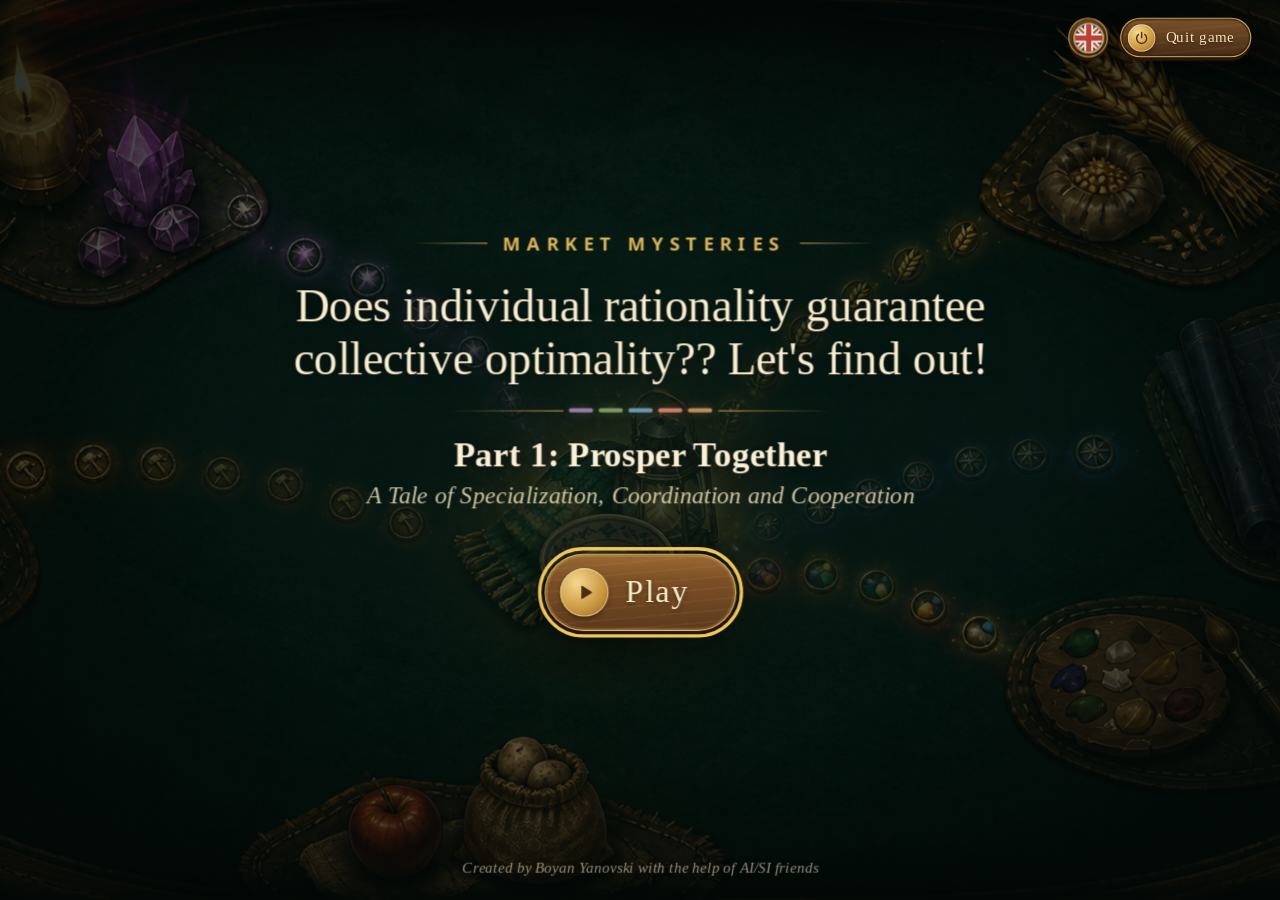
==== commit 52a3eb81: "On a computer with a large window the page is drawn larger, so the table fills the window (version 1" ====
--- a/index.html
+++ b/index.html
@@ -19,9 +19,10 @@
        screen where the browser allows it, and are asked to turn the screen
        when the table is held upright. A phone smaller than the one the
        layouts are drawn for shows the same page drawn smaller (see "One size
-       for every phone" below). Computers get the page as it is. The UI
-       editor's Device choice (?device=…) shows the page as that device
-       would. -->
+       for every phone" below); a tablet or a computer with room for more
+       than the page needs shows it drawn larger (see "A larger window's
+       page"). The UI editor's Device choice (?device=…) shows the page as
+       that device would. -->
   <script>
     (function () {
       const root = document.documentElement;
@@ -71,7 +72,45 @@
         const scale = Math.max(.6, Math.min(long / PHONE_PAGE.long, short / PHONE_PAGE.short));
         return scale < .995 ? scale : 1;
       };
-      /* This page in a frame of the page that draws it smaller (hostPhonePage,
+      /* A larger window's page, drawn larger. The table's cards and their
+         words have one size however large the window is (they are only ever
+         drawn smaller, for a low window). So in a window larger than the
+         table needs, the same cards stood small in the corners of a table
+         that was mostly felt: on an iPad, whose page is as wide as a
+         laptop's and a third taller on a screen a third the size of a
+         monitor, and on a laptop or a monitor all the same.
+
+         So such a window shows a smaller page drawn larger. How small the
+         page may be says how large the cards stand at the table, and how
+         much they cover of the trades' pictures painted on its felt.
+
+         A tablet's page is no narrower than the table's near row needs (a
+         card each side of the player's own: 1051) and no lower than its two
+         rows of cards need (600), and is drawn no more than three tenths
+         larger: a 13-inch iPad (1366 wide) by 1.3, an 11-inch one (1180) by
+         1.12. The cards cover most of the pictures there.
+
+         A computer's page is no smaller than 1161 by 664, the author's
+         choice among three: the cards stand a tenth closer than in the
+         window the table was drawn in (1275 by 659), and the upper pictures
+         are half under them. It is drawn up to twice as large, as far as
+         the window goes: a 13-inch MacBook's (1440 by 823) by 1.24, a
+         monitor's (1920 by 950) by 1.43. Beyond twice the pictures would be
+         drawn past what they hold.
+
+         The scale is the window's, not the screen's: a window can be a part
+         of its screen. Held upright, and in a window no larger than the
+         page needs, the page is as it was. */
+      const LARGER_PAGE = {
+        tablet: { narrowest: 1051, lowest: 600, largest: 1.3 },
+        computer: { narrowest: 1161, lowest: 664, largest: 2 }
+      };
+      const largerScale = (wide, high) => {
+        // (An iPad is a tablet with a trackpad as without one.)
+        const page = handheld || device === 'ipad' ? LARGER_PAGE.tablet : LARGER_PAGE.computer;
+        return Math.max(1, Math.min(page.largest, wide / page.narrowest, high / page.lowest));
+      };
+      /* This page in a frame of the page that draws it smaller (hostScaledPage,
          below). That page knows what this one cannot see from inside a
          frame: whether the game was opened from its icon, and the strips the
          phone keeps clear of its camera. */
@@ -111,24 +150,75 @@
       if (['android', 'iphone', 'ipad', 'mac', 'windows', 'computer'].includes(shownAs)) {
         device = shownAs;
         handheld = ['android', 'iphone', 'ipad'].includes(shownAs);
-        fullscreen = shownAs === 'android' || shownAs === 'ipad';
+        fullscreen = shownAs === 'android';
+      }
+      /* An iPad's Safari can show a page in full screen, but it keeps the
+         iPad's own strip (the clock, the battery) and a button of its own
+         on top of the page, where they stood on the game's title, on a
+         player's portrait and on the menu. A page can neither move nor
+         hide them. So on an iPad the game does not ask for full screen: it
+         is played in Safari's window, under Safari's own bars, or from its
+         icon on the Home Screen, where it has the whole screen under the
+         iPad's strip. There the strip is given a black band of its own
+         above the page ("black" in the status-bar line; phones keep
+         "black-translucent", which lays the strip over the page, because a
+         phone held sideways shows none). */
+      if (device === 'ipad') {
+        fullscreen = false;
+        document.querySelector('meta[name="apple-mobile-web-app-status-bar-style"]')?.setAttribute('content', 'black');
       }
       root.dataset.device = device;
       if (installed) root.dataset.installed = '';
-      if (!handheld) return;
-      root.dataset.handheld = '';
-      if (fullscreen && !installed) root.dataset.fullscreenAble = '';
-      // Which help line shows: iPhone and iPad by name; any other phone or
-      // tablet by whether the game can turn the screen for the player. An
-      // installed game on Android is already full screen and sideways.
-      const help = device === 'iphone' || device === 'ipad' ? device
-        : installed ? '' : fullscreen ? 'fullscreen' : 'turn';
-      if (help) root.dataset.help = help;
-      // Installing is recommended until it is done. Browsers install only
-      // from a secure (https) address, so a copy shared over plain http on the
-      // local network does not suggest it.
-      if (!installed && window.isSecureContext && ['android', 'iphone', 'ipad'].includes(device)) {
-        root.dataset.install = device === 'android' ? 'android' : 'apple';
+      // The editor's preview and test runs are left as they are.
+      const driven = query.has('author') || [...query.keys()].some(key => /test$/.test(key));
+      /* An iPad draws its page larger itself (LARGER_PAGE, above): the
+         viewport line in <head> tells its browser how wide a page to lay
+         out, and the browser fits that page to its window, sharp at every
+         size. The width is the window's own, in the screen's points,
+         divided by the scale. It is read again whenever the window changes:
+         the iPad turned, the window made narrower beside another app.
+         (Other tablets cannot be asked this way, since Chrome goes back to
+         the screen's own size in full screen, and a computer's browser does
+         not read that line at all; they get the frame below.) */
+      if (device === 'ipad' && window.top === window && !driven) {
+        const viewport = document.querySelector('meta[name="viewport"]');
+        const fitViewport = () => {
+          const view = window.visualViewport;
+          const drawn = view && view.scale > 0 ? view.scale : 1;
+          const wide = (view && view.width > 0 ? view.width : innerWidth) * drawn;
+          const high = (view && view.height > 0 ? view.height : innerHeight) * drawn;
+          if (!(wide > 0 && high > 0)) return;
+          /* The window's width is the page's width times the scale the
+             browser says it draws the page at. A browser that drew a
+             narrower page larger without saying so would seem to have a
+             window as narrow as that page, and the page would be set back
+             and forth for ever: there it is left as it stands. */
+          const narrowed = /^width=(\d+)/.exec(viewport.getAttribute('content'));
+          if (narrowed && Math.abs(drawn - 1) < .01 && Math.abs(wide - Number(narrowed[1])) < 2) return;
+          const scale = largerScale(wide, high);
+          const content = scale > 1.004
+            ? `width=${Math.round(wide / scale)}, viewport-fit=cover`
+            : 'width=device-width, initial-scale=1, viewport-fit=cover';
+          if (viewport.getAttribute('content') !== content) viewport.setAttribute('content', content);
+        };
+        fitViewport();
+        for (const type of ['resize', 'orientationchange', 'pageshow']) addEventListener(type, fitViewport, { passive: true });
+      }
+      if (handheld) {
+        root.dataset.handheld = '';
+        if (fullscreen && !installed) root.dataset.fullscreenAble = '';
+        // Which help line shows: iPhone and iPad by name; any other phone or
+        // tablet by whether the game can turn the screen for the player. An
+        // installed game on Android is already full screen and sideways.
+        const help = device === 'iphone' || device === 'ipad' ? device
+          : installed ? '' : fullscreen ? 'fullscreen' : 'turn';
+        if (help) root.dataset.help = help;
+        // Installing is recommended until it is done. Browsers install only
+        // from a secure (https) address, so a copy shared over plain http on the
+        // local network does not suggest it.
+        if (!installed && window.isSecureContext && ['android', 'iphone', 'ipad'].includes(device)) {
+          root.dataset.install = device === 'android' ? 'android' : 'apple';
+        }
       }
 
       /* A phone smaller than the one the layouts are drawn for. The browser
@@ -141,12 +231,21 @@
          all read the frame, so nothing in the game has to know. Full screen,
          the turned screen and the lit screen are asked of this window (see
          fullscreenHost in the game's script). The editor's preview and test
-         runs are left as they are. */
+         runs are left as they are.
+
+         A tablet other than an iPad, and a computer, get the same frame,
+         drawn larger (LARGER_PAGE, above): the screen says whether, the
+         window by how much. A computer's window is its player's to make
+         larger and smaller, so it keeps the frame at every size and the
+         page in it is drawn as it is while the window has no room for
+         more. */
       const screenSize = () => previewed || [screen.width, screen.height];
-      const driven = query.has('author') || [...query.keys()].some(key => /test$/.test(key));
-      if (window.top === window && !driven && pageScale(...screenSize()) < 1) hostPhonePage();
-
-      function hostPhonePage() {
+      const larger = device !== 'ipad' && Math.min(...screenSize()) >= 600
+        && largerScale(Math.max(...screenSize()), Math.min(...screenSize())) > 1;
+      const smaller = handheld && pageScale(...screenSize()) < 1;
+      if (window.top === window && !driven && (smaller || larger)) hostScaledPage();
+
+      function hostScaledPage() {
         root.dataset.pageHost = '';
         /* Nothing below this script is this window's. Read as plain text, the
            rest of the file is neither drawn, loaded nor run here. */
@@ -182,13 +281,15 @@
            whenever the window changes: the screen turned, full screen
            entered or left, a folding phone opened. */
         const fit = () => {
-          const scale = pageScale(...screenSize());
           const wide = root.clientWidth, high = root.clientHeight;
+          const scale = larger ? largerScale(wide, high) : pageScale(...screenSize());
           let width = Math.round(wide / scale), height = Math.round(high / scale);
           if (!width || !height) return;
           drawn.across = wide / width;
           drawn.down = high / height;
-          if (width > height && height > PHONE_PAGE.tallest) {
+          if (larger) {
+            // A larger page fills its window.
+          } else if (width > height && height > PHONE_PAGE.tallest) {
             height = PHONE_PAGE.tallest;
             drawn.down = drawn.across;
           } else if (height >= width && width > PHONE_PAGE.tallest) {
@@ -219,6 +320,8 @@
         }, { passive: true });
         // (The strips are all padding: it is their outer box that changes.)
         if (window.ResizeObserver) new ResizeObserver(fit).observe(strips, { box: 'border-box' });
+        // The keyboard is the game's from the start, not this empty window's.
+        frame.addEventListener('load', () => { try { frame.contentWindow.focus(); } catch {} });
         const address = new URL(location.href);
         address.searchParams.set('frame', 'page');
         frame.src = address.href;
@@ -239,7 +342,7 @@
     }());
   </script>
   <!-- The game carries its own fonts, so it looks the same on every computer. -->
-  <link rel="stylesheet" href="game-fonts.css">
+  <link rel="stylesheet" href="game-fonts.css?v=caf4c6800a">
   <style>
     :root {
       color-scheme: light;
@@ -265,7 +368,7 @@
       --ease: cubic-bezier(.2, .75, .2, 1);
       /* The strips a phone keeps clear of its camera, its corners and its
          own bars. A browser gives them to a window, not to a frame: a page
-         drawn smaller in a frame (hostPhonePage, in <head>) is given them by
+         drawn smaller in a frame (hostScaledPage, in <head>) is given them by
          the page around it, in its own pixels, on <html> itself. */
       --safe-top: env(safe-area-inset-top, 0px);
       --safe-right: env(safe-area-inset-right, 0px);
@@ -5050,6 +5153,13 @@
          themselves keep their scrolling; two fingers still zoom. */
       html[data-handheld] { overscroll-behavior: none; }
       html[data-handheld] #gameApp { touch-action: pinch-zoom; }
+      /* An iPad's page is narrower than its window and drawn larger
+         (LARGER_PAGE, in <head>). On such a page Safari takes two quick taps
+         as a wish to zoom in, and may wait after each tap to see whether a
+         second follows. Nothing in the game is zoomed by tapping, and a tap
+         counts at once; a finger still scrolls what scrolls, and two fingers
+         still zoom. */
+      html[data-device="ipad"] body { touch-action: manipulation; }
 
       .topbar {
         position: absolute;
@@ -7656,7 +7766,15 @@
         #openingRules[data-paging="card"] .opening-rule[data-opening-slide] {
           zoom: var(--guide-card-zoom, 1);
           grid-template-columns: minmax(0, 5fr) minmax(0, 8fr);
-          grid-template-rows: auto minmax(0, 1fr);
+          /* The words stand level with the picture: their middle on the
+             card's middle, which is the picture's. The heading keeps the
+             card's head. Three rows do it: the heading's, the words', and
+             one under the words as tall as the heading's (the two share
+             what the words leave, half each). Words too many to stand in
+             the middle start under the heading, as they did; more than
+             that and they scroll (and sizeGuideCard draws the card a step
+             smaller). */
+          grid-template-rows: 1fr minmax(0, auto) 1fr;
           align-items: start;
           column-gap: 14px;
         }
@@ -7667,7 +7785,8 @@
         /* Words that are still too many for a small phone scroll in their
            column rather than run off the card. */
         #openingRules[data-paging="card"] .opening-rule > p,
-        #openingRules[data-paging="card"] .opening-rule > .guide-survival-copy {
+        #openingRules[data-paging="card"] .opening-rule > .guide-survival-copy,
+        #openingRules[data-paging="card"] .opening-rule .guide-consumption-copy {
           min-height: 0;
           max-height: 100%;
           grid-column: 1;
@@ -7675,17 +7794,17 @@
           align-self: start;
           overflow-y: auto;
         }
-        #openingRules[data-paging="card"] .opening-rule > .opening-rule-visual { grid-column: 2; grid-row: 1 / span 2; align-self: stretch; }
-        /* The consumption card keeps its words and its ledger in one block. */
-        #openingRules[data-paging="card"] .opening-rule > .guide-consumption-layout {
-          grid-column: 1 / -1;
-          grid-row: 2;
-          align-self: stretch;
-          grid-template-columns: minmax(0, 5fr) minmax(0, 8fr);
-          grid-template-rows: minmax(0, 1fr);
-          align-items: start;
-          column-gap: 14px;
-        }
+        /* The picture has the card's whole height beside all three rows. It
+           takes that height and asks for none (contain: size, and no least
+           height of its own): a picture
+           that asked for its own would have the rows it stands beside made
+           tall enough for it, and the words' row squeezed between them. */
+        #openingRules[data-paging="card"] .opening-rule > .opening-rule-visual { min-height: 0; grid-column: 2; grid-row: 1 / -1; align-self: stretch; contain: size; }
+        /* The consumption card's words and its picture are the card's own
+           two columns, like every other card's: the picture, which is not
+           as tall as the card, stands in the middle of its column. */
+        #openingRules[data-paging="card"] .opening-rule > .guide-consumption-layout { display: contents; }
+        #openingRules[data-paging="card"] .opening-rule .guide-consumption-desk { display: grid; grid-column: 2; grid-row: 1 / -1; align-self: stretch; align-content: center; contain: size; }
       }
       /* With the page to itself a card has room for what the paired layout
          had to keep small or squeezed. */
@@ -7714,23 +7833,82 @@
       @media (orientation: portrait) {
         #openingRules[data-paging="card"] .opening-rule > .opening-rule-visual { zoom: var(--guide-picture-zoom, 1); }
       }
-      /* While the card and the meter are being measured (measuringGuide), a
-         new size is in place at once. For a player who has asked for less
-         motion every change of style is otherwise made a frame late, by a
-         transition too short to see, and the measure would read the old
-         size. */
-      html[data-measuring] #openingRules .opening-rule,
-      html[data-measuring] #openingRules .survival-gauge,
-      html[data-measuring] .exposition-part { transition: none !important; }
-      /* A phone held sideways is short: the example ledger closes up so it
-         fits its card. */
-      @media (orientation: landscape) and (max-height: 440px) {
-        #openingRules[data-paging="card"] .guide-consumption-desk { padding: 5px 8px; }
-        #openingRules[data-paging="card"] .guide-consumption-desk h4 { margin-bottom: 2px; font-size: 14px; }
-        #openingRules[data-paging="card"] .guide-consumption-row { margin: 3px 0; padding: 2px 7px; }
-        #openingRules[data-paging="card"] .guide-consumption-slider { margin: 9px 5px; }
-        #openingRules[data-paging="card"] .guide-consumption-confirm { padding: 4px; }
-      }
+      /* On a computer or a tablet the guide keeps two cards to a page, and
+         each card is drawn to the room it has (sizeGuideSlide). Its words
+         are set at a size that reads easily across the card. Its picture is
+         drawn as many times larger as the card's width holds, and stands no
+         taller than its drawing needs with a little air around it. A page
+         whose cards need less than the screen's height stands in the middle
+         of it. (Before, the words kept the size they have in a small window
+         and the picture was stretched over whatever height was left, its
+         parts far apart.) Not where the cards are stacked in one column
+         (560px and narrower). */
+      @media (min-width: 561px) {
+        #openingRules[data-paging="slide"] { grid-template-rows: minmax(0, var(--guide-slide-height, 1fr)); align-content: center; }
+        /* The first card showing and the second each have their own
+           picture's size. */
+        #openingRules[data-paging="slide"] .opening-rule { --plate-zoom: var(--guide-plate-zoom-1, 1); --plate-cap: var(--guide-plate-cap-1, none); }
+        #openingRules[data-paging="slide"] .opening-rule:not([hidden]) ~ .opening-rule:not([hidden]) { --plate-zoom: var(--guide-plate-zoom-2, 1); --plate-cap: var(--guide-plate-cap-2, none); }
+        /* Drawn larger rather than set in a larger size, so words whose size
+           was fixed when they were written grow with the rest. */
+        #openingRules[data-paging="slide"] .opening-rule > h3 { zoom: var(--guide-heading-zoom, 1); }
+        #openingRules[data-paging="slide"] .opening-rule > p,
+        #openingRules[data-paging="slide"] .opening-rule > .guide-survival-copy,
+        #openingRules[data-paging="slide"] .opening-rule > .opening-survival-addendum,
+        #openingRules[data-paging="slide"] .opening-rule .guide-consumption-copy { zoom: var(--guide-words-zoom, 1); }
+        #openingRules[data-paging="slide"] .guide-survival-copy,
+        #openingRules[data-paging="slide"] .guide-consumption-copy p { line-height: 1.38; }
+        /* Words marked out in a paragraph were given a size of their own
+           when they were written, the paragraph's size in the window it was
+           written in. They keep the paragraph's size in every window. */
+        #openingRules[data-paging="slide"] .opening-rule :is(p, .guide-survival-copy) .cwt-text-style { font-size: inherit !important; }
+        /* The picture fills the room under the words up to its cap, and
+           stands in the middle of what is left. */
+        #openingRules[data-paging="slide"] .opening-rule > .opening-rule-visual { zoom: var(--plate-zoom); height: 100%; max-height: var(--plate-cap); align-self: center; }
+        /* Measured standing free: as tall as its drawing needs at this size. */
+        html[data-measuring="plate"] #openingRules[data-paging="slide"] .opening-rule > .opening-rule-visual { height: auto; max-height: none; align-self: start; }
+        /* The consumption card's words and its picture are the card's own
+           rows, like every other card's. Its picture is as wide as the card
+           and no taller than the panel it shows, so it stands in the middle
+           of the room under the words. */
+        #openingRules[data-paging="slide"] .opening-rule > .guide-consumption-layout { display: contents; }
+        #openingRules[data-paging="slide"] .opening-rule .guide-consumption-copy { grid-row: 2; }
+        #openingRules[data-paging="slide"] .opening-rule .guide-consumption-desk { grid-row: 3; align-self: center; }
+        /* Survival: the meter is drawn as large as its panel has room for
+           (fitGuideGauge), as on a phone. */
+        #openingRules[data-paging="slide"] .guide-survival-case .survival-gauge { zoom: var(--guide-gauge-zoom, 1); }
+        /* Two uses for energy: a column's heading is set to the column's
+           width, so it is not cut short in a narrow window, and its words
+           wrap inside it. */
+        #openingRules[data-paging="slide"] .opening-mini-allocation { container-type: inline-size; }
+        #openingRules[data-paging="slide"] .opening-mini-allocation .allocation-zone-label { font-size: clamp(.56rem, 2.6cqi, .92rem); letter-spacing: .03em; }
+        #openingRules[data-paging="slide"] .opening-mini-allocation .allocation-zone[data-zone="middle"] .allocation-zone-label { font-size: clamp(.54rem, 2.4cqi, .82rem); }
+        #openingRules[data-paging="slide"] .opening-mini-allocation .allocation-zone-help .nobr { white-space: normal; }
+        /* The bounty: what is combined keeps the width its tokens and their
+           count need, and the lines that join the columns give way instead. */
+        #openingRules[data-paging="slide"] .opening-mini-bounty { grid-template-columns: 14px minmax(min-content, 1.15fr) minmax(40px, .82fr) minmax(46px, .56fr) minmax(52px, .88fr) minmax(44px, .5fr); }
+        /* Pledges: the role sits beside the name and the two notes side by
+           side, as on a phone, which leaves the picture short enough to be
+           drawn larger. The notes take the height the picture has over, and
+           their words are drawn as large as that holds (sizeGuideSlide), up
+           to the size of the words on the card above them. A note's heading
+           is set at its words' size, so it grows no larger than those
+           either; its capitals keep it standing above the words. */
+        #openingRules[data-paging="slide"] .opening-mini-card-identity { display: flex; align-items: baseline; gap: 8px; }
+        #openingRules[data-paging="slide"] .opening-mini-notes { grid-template-columns: repeat(2, minmax(0, 1fr)); grid-template-rows: minmax(0, 1fr); }
+        #openingRules[data-paging="slide"] .opening-mini-note-copy { zoom: var(--guide-note-zoom, 1); gap: 2px; }
+        #openingRules[data-paging="slide"] .opening-mini-note-copy strong { font-size: clamp(.48rem, 1.12svh, .59rem); }
+        #openingRules[data-paging="slide"] .opening-mini-note-copy small { line-height: 1.18; }
+      }
+      /* While the guide's cards, its meter and the home screen's words are
+         being measured (measuringGuide), a new size is in place at once. For
+         a player who has asked for less motion every change of style is
+         otherwise made a frame late, by a transition too short to see, and
+         the measure would read the old size. That holds for the screen
+         around them too: when the window changes size, its edges and
+         headings set the room that is measured. */
+      html[data-measuring] #openingFlow,
+      html[data-measuring] #openingFlow * { transition: none !important; }
       /* The home screen's text, larger now that it has the screen. */
       /* A line's length is measured in the paragraph's own letters, so it
          stays easy to follow at every size. */
@@ -9284,6 +9462,11 @@
        keeps clear of the name beneath. */
     html[lang="bg"] .easy-way-voter b { padding-inline: 5px; font-size: .5rem; letter-spacing: .04em; }
     html[lang="bg"] .easy-way-voter[data-vote="out"] b { width: min-content; translate: -50% -9px; line-height: 1.12; }
+    /* "Консумирай сега" is longer than its bin is wide at the labels' size and
+       tracking. A little smaller and set closer, it stands inside the bin's
+       edge: on the player's card, and in the guide's picture of it. */
+    html[lang="bg"] .consume-zone[data-zone="consume"] .consume-zone-label { font-size: clamp(.39rem, 1.66cqi, .5rem); letter-spacing: 0; }
+    html[lang="bg"] .guide-consumption-desk .consume-zone[data-zone="consume"] .consume-zone-label { font-size: 1.85cqi; }
     /* Another language is laid over the markup as the page loads
        (game-language.js); the page is not shown half in each. */
     html[data-language-pending] body { visibility: hidden; }
@@ -9437,20 +9620,30 @@
     .opening-rules[data-cards="1"] .opening-rule[data-stock="consumption"] { grid-column:1 / span 2; grid-template-rows:auto minmax(0,1fr); }
     .guide-consumption-layout { display:grid; grid-template-columns:1fr; grid-template-rows:auto minmax(0,1fr); gap:6px; align-items:center; min-height:0; }
     .guide-consumption-copy p { margin:0 0 5px; font-size:clamp(10px,1.65svh,13px); line-height:1.25; }
-    .guide-consumption-desk { padding:clamp(10px,2svh,20px); border:2px solid #b7986b; border-radius:12px; background:linear-gradient(#f6e7c7,#ead3a8); color:#493823; box-shadow:0 3px 5px #49382333; }
-    .guide-consumption-desk h4 { margin:0 0 10px; font-family:Georgia,serif; font-size:clamp(15px,2.7svh,20px); }
-    .guide-consumption-row { display:flex; justify-content:space-between; align-items:center; gap:8px; padding:7px; margin:5px 0; border:1px solid #b7986b66; border-radius:7px; background:#fff6dd; font-size:clamp(10px,1.8svh,13px); }
-    .guide-consumption-number { background:#fff9ec; border:1px solid #b7986b; border-radius:5px; padding:3px 20px 3px 6px; }
-    .guide-consumption-slider { height:7px; margin:15px 5px; background:linear-gradient(to right,#b48136 50%,#675c49 50%); border-radius:6px; position:relative; }
-    .guide-consumption-slider::after { content:''; position:absolute; left:calc(50% - 7px); top:-4px; width:15px; height:15px; border-radius:50%; background:#b48136; }
-    .guide-consumption-keep { background:#497c5820; color:#37785e; }
-    .guide-consumption-confirm { text-align:center; background:linear-gradient(120deg,#daa34e,#ac6c37); color:#fff8e5; border:1px solid #9b6939; border-radius:9px; padding:10px; font-weight:700; font-size:clamp(10px,1.8svh,13px); }
-    .guide-consumption-desk small { display:block; font-size:clamp(9px,1.5svh,11px); margin:8px 0; }
-    .guide-consumption-desk { padding:clamp(6px,1.2svh,10px); }
-    .guide-consumption-desk h4 { margin-bottom:5px; }
-    .guide-consumption-row { padding:4px 7px; margin:4px 0; }
-    .guide-consumption-desk small { margin:5px 0; }
-    .guide-consumption-confirm { padding:7px; }
+    /* The guide's picture of the decision is the panel itself as it stands on
+       the player's card (.pledge-desk and its zones, "Consume or save"
+       above), drawn to the picture's own width: every measure is the share
+       of the panel's width it has on a full-size card (432px wide there, so
+       1cqi here is 4.32px there), which makes it as easy to read here as it
+       is there. Nothing in it is to be operated: the amount is a figure in a
+       field, the rail and its coin a drawing, the plaque a picture of the
+       button. */
+    .guide-consumption-desk { container-type:inline-size; min-width:0; align-self:center; pointer-events:none; }
+    .guide-consumption-desk .pledge-desk { margin:0; padding:.93cqi; gap:1.16cqi 2.08cqi; border-radius:3.2cqi 1.6cqi 3.5cqi 1.85cqi; }
+    .guide-consumption-desk .consume-zone { gap:.6cqi; }
+    .guide-consumption-desk .consume-zone[data-zone="consume"],
+    .guide-consumption-desk .consume-zone[data-zone="keep"] { padding:1.16cqi .93cqi; border-width:max(2px,.46cqi); border-radius:2.3cqi; }
+    .guide-consumption-desk .consume-zone[data-zone="divide"] { padding:.6cqi .46cqi 0; }
+    .guide-consumption-desk .consume-zone-label { font-size:2.04cqi; }
+    .guide-consumption-desk .consume-zone-figure { gap:.97cqi; font-size:4.75cqi; }
+    /* (The guide's own rules for a card's paragraphs and bold words are kept off it.) */
+    .guide-consumption-desk .consume-zone[data-zone] .consume-zone-note { font-size:2.27cqi; line-height:1.15; }
+    .guide-consumption-desk .consume-zone[data-zone="consume"] .consume-zone-note { color:#6f6048; }
+    .guide-consumption-desk .consume-zone-figure strong { color:inherit; }
+    .guide-consumption-number { width:2.45em; padding:.08em .1em; border:1px solid rgba(124,90,40,.45); border-radius:.39em .29em .44em .29em; background:#fffaf0; box-shadow:inset 0 1px 3px rgba(84,58,32,.2); color:#46301f; text-align:center; }
+    .guide-consumption-slider { position:relative; width:100%; height:2.3cqi; margin:1.85cqi 0; border:1px solid rgba(88,55,28,.42); border-radius:999px; background:linear-gradient(90deg,#e2a93c 0 50%,#86a868 50% 100%); box-shadow:inset 0 2px 3px rgba(60,36,14,.28),0 1px 0 rgba(255,250,230,.6); }
+    .guide-consumption-slider::after { content:''; position:absolute; left:50%; top:50%; width:4.86cqi; height:4.86cqi; translate:-50% -58%; border:2px solid rgba(117,76,17,.5); border-radius:50%; background:radial-gradient(circle at 34% 28%,#fff6bd 0 9%,transparent 10%),repeating-radial-gradient(circle at center,transparent 0 5px,rgba(117,76,17,.09) 6px 7px),linear-gradient(145deg,#f5d56c,#c98d29); box-shadow:0 2px 0 #956121,0 4px 7px rgba(61,39,17,.28),inset 0 0 0 2px rgba(255,239,163,.3); }
+    .guide-consumption-desk .pledge-desk-submit { min-height:8.56cqi; margin-bottom:.7cqi; padding:.46cqi 1.85cqi; gap:1.39cqi; border-radius:1.85cqi 2.55cqi 1.6cqi 2.3cqi; font-size:2.66cqi; cursor:default; }
     @media(max-width:600px) and (orientation:portrait) { .opening-rules[data-cards="1"] .opening-rule[data-stock="consumption"] { grid-column:auto; } }
     .personal-trust-line, .v8-retired-control { display:none !important; }
     .seat:not(.seat-you) { min-width:232px; }
@@ -9501,13 +9694,13 @@
       #gameBoard:has(#tableShell[data-state="planning"]) .seat:not(.seat-you) .seat-foot { margin-top:3px; padding-top:3px; }
     }
   </style>
-  <link rel="stylesheet" href="victory-screen.css">
-  <link rel="stylesheet" href="level2.css">
+  <link rel="stylesheet" href="victory-screen.css?v=68c37d7a39">
+  <link rel="stylesheet" href="level2.css?v=d5279f9c69">
   <!-- The language being played, and the German and Bulgarian it can be played in. -->
-  <script src="game-language.js"></script>
-  <script src="game-language-de.js"></script>
-  <script src="game-language-bg.js"></script>
-  <script src="victory-screen.js"></script>
+  <script src="game-language.js?v=b5e4cba74e"></script>
+  <script src="game-language-de.js?v=49d0518ff3"></script>
+  <script src="game-language-bg.js?v=cd9e8fb593"></script>
+  <script src="victory-screen.js?v=5dc3a601d9"></script>
 </head>
 <body>
   <section class="opening-flow" id="openingFlow" role="dialog" aria-modal="true" aria-labelledby="openingTitle">
@@ -9799,12 +9992,23 @@
               <p data-ui-key="t114" data-ui-removed="own-aria" aria-hidden="true"><strong data-ui-key="t115">Consume:</strong> each good adds 1 wellbeing and counts toward survival. <strong data-ui-key="t116">Save:</strong> durable goods for later consumption or upfront pledges.</p>
             </div>
             <div class="guide-consumption-desk" role="img" aria-label="Example: 6 available goods, consume 3 and keep 3 in reserve. Consumption cannot go below the current survival requirement." data-ui-key="t351">
-              <h4 data-ui-key="t117">Consume or save?</h4>
-              <div class="guide-consumption-row" data-ui-key="t352"><span data-ui-key="t118">Available goods</span><strong data-ui-key="t119">6 goods</strong></div>
-              <div class="guide-consumption-row" data-ui-key="t353"><span data-ui-key="t120">Consume now <span data-opening-icon="wellbeing"></span></span><span class="guide-consumption-number" data-ui-key="t121">3</span></div>
-              <div class="guide-consumption-slider" aria-hidden="true"></div>
-              <div class="guide-consumption-row guide-consumption-keep" data-ui-key="t354"><span data-ui-key="t122">Kept in reserve</span><strong data-ui-key="t123">3 goods</strong></div>
-              <div class="guide-consumption-confirm" data-ui-key="t124">▶ Consume 3 &amp; finish turn</div>
+              <div class="pledge-desk" data-ui-key="t492">
+                <div class="consume-zone" data-zone="consume" data-ui-key="t353">
+                  <span class="consume-zone-label" data-ui-key="t120">Consume now</span>
+                  <div class="consume-zone-figure" data-ui-key="t493"><span class="guide-consumption-number" data-ui-key="t121">3</span><span class="consume-zone-unit" data-opening-icon="wellbeing"></span></div>
+                  <p class="consume-zone-note" data-ui-key="t494">No minimum this turn</p>
+                </div>
+                <div class="consume-zone" data-zone="divide" data-ui-key="t352">
+                  <span class="consume-zone-label" data-ui-key="t495"><span data-ui-key="t118">Available goods</span><strong data-ui-key="t119">6</strong></span>
+                  <div class="guide-consumption-slider"></div>
+                </div>
+                <div class="consume-zone" data-zone="keep" data-ui-key="t354">
+                  <span class="consume-zone-label" data-ui-key="t122">In reserve</span>
+                  <div class="consume-zone-figure" data-ui-key="t496"><strong data-ui-key="t497">3</strong><span class="consume-zone-unit" data-ui-key="t123">goods</span></div>
+                  <p class="consume-zone-note" data-ui-key="t498">Yours again next turn</p>
+                </div>
+                <div class="pledge-desk-submit" data-ui-key="t499"><svg viewBox="0 0 24 24" fill="currentColor" aria-hidden="true"><path d="m8 5 11 7-11 7V5Z"/></svg><span data-ui-key="t124">Finish turn</span></div>
+              </div>
             </div>
           </div>
         </article>
@@ -10340,12 +10544,12 @@
     </div>
   </dialog>
 
-  <script src="paper-pages.js"></script>
-  <script src="level-config.js"></script>
-  <script src="game-parameters.js"></script>
-  <script src="simple-agents.js"></script>
-  <script src="reserve-economy.js"></script>
-  <script src="game-audio.js"></script>
+  <script src="paper-pages.js?v=f33cf54899"></script>
+  <script src="level-config.js?v=e943587771"></script>
+  <script src="game-parameters.js?v=1931178c2b"></script>
+  <script src="simple-agents.js?v=79958a8b01"></script>
+  <script src="reserve-economy.js?v=b514b5953c"></script>
+  <script src="game-audio.js?v=ad72c5e18c"></script>
   <script>
     'use strict';
     /* The language being played (game-language.js). Another language than
@@ -10368,7 +10572,7 @@
        and a minimum above thirty cannot be met even by three perfect turns. */
     const MAX_SURVIVAL_MINIMUM = 30;
     const MAX_SURVIVAL_WINDOW = 8;
-    const APP_VERSION = '12.16.1-homewords';
+    const APP_VERSION = '12.16.8-computers';
     const SAVE_FORMAT = 'common-works-table-v11-save';
     const SAVE_FORMAT_VERSION = 2;
     const SAVE_SERVER_ENDPOINT = '/api/saves';
@@ -10756,7 +10960,7 @@
     const IN_LEVEL_FRAME = window.top !== window && TEST_PARAMS.get('frame') === 'level';
     document.documentElement.toggleAttribute('data-level-frame', IN_LEVEL_FRAME);
     /* The whole game in a frame: on a phone that draws the page smaller (see
-       hostPhonePage in <head>), or after the language was changed in full
+       hostScaledPage in <head>), or after the language was changed in full
        screen (openGameInFrame). The window around it holds nothing else that
        is shown, so the game is played as on a page of its own, levels and
        all; only what belongs to a window (full screen, closing it, its
@@ -10848,7 +11052,7 @@
          their proportions. */
       const card = document.querySelector('#openingRules[data-paging="card"] .opening-rule:not([hidden])');
       if (!card || !matchMedia('(orientation: landscape)').matches) return;
-      const held = [...card.querySelectorAll(':scope > p, :scope > .guide-survival-copy, .opening-mini-note')];
+      const held = [...card.querySelectorAll(':scope > p, :scope > .guide-survival-copy, .guide-consumption-copy, .opening-mini-note')];
       const cramped = () => held.some(part => part.scrollHeight > part.clientHeight + 1);
       measuringGuide(() => {
         for (const least = Math.max(.85, zoom - .3); zoom > least && cramped();) {
@@ -10873,12 +11077,155 @@
       }
     }
 
+    /* On a computer or a tablet the guide keeps two cards to a page, and each
+       is drawn to the room it has (the styles are under
+       #openingRules[data-paging="slide"]).
+
+       The words are set at a size that reads easily across a card: about
+       sixty-five letters to a line, and no larger than the screen's height
+       allows.
+
+       A picture is drawn as many times larger as its card's width holds. Its
+       own sizes already grow with the window's height, and the width it
+       needs grows with them, from about 400 in a low window. Where the
+       height under the words is the shorter measure, it is drawn as large as
+       stands in that with a tenth of its height to spare.
+
+       A picture is given at most its drawing's height and three tenths more.
+       What a page's cards do not need of the screen's height is left around
+       them, and they stand in the middle of it.
+
+       Kept on <html>, which the UI editor never writes. */
+    const GUIDE_SLIDE_SIZES = Object.freeze(['--guide-words-zoom', '--guide-heading-zoom', '--guide-plate-zoom-1',
+      '--guide-plate-zoom-2', '--guide-plate-cap-1', '--guide-plate-cap-2', '--guide-slide-height', '--guide-note-zoom']);
+    function sizeGuideSlide() {
+      const root = document.documentElement;
+      const set = (name, value) => root.style.setProperty(name, value);
+      const cards = [...document.querySelectorAll('#openingRules[data-paging="slide"] .opening-rule:not([hidden])')].slice(0, 2);
+      measuringGuide(() => {
+        GUIDE_SLIDE_SIZES.forEach(name => root.style.removeProperty(name));
+        if (!cards.length || !cards[0].offsetHeight || !matchMedia('(min-width: 561px)').matches) return;
+        /* The meters are measured at their plain size (fitGuideGauge sizes
+           them afterwards). */
+        set('--guide-gauge-zoom', '1');
+        /* A card being dealt is drawn a little small for a moment; what is
+           read off the screen is put back to its full size. */
+        const drawn = cards[0].getBoundingClientRect().width / cards[0].offsetWidth || 1;
+        const tall = card => card.getBoundingClientRect().height / drawn;
+        const plateOf = card => card.querySelector(':scope > .opening-rule-visual, .guide-consumption-desk');
+        const width = card => {
+          const style = getComputedStyle(card);
+          return card.clientWidth - parseFloat(style.paddingLeft) - parseFloat(style.paddingRight);
+        };
+        /* Where a picture drawn larger stands, in the screen's pixels. Some
+           browsers give a larger-drawn thing's place and size in the
+           screen's pixels and others in its own. The picture is as wide as
+           the inside of its card, which says which this browser does. */
+        const placed = card => {
+          const read = plateOf(card).getBoundingClientRect();
+          const worth = read.width ? width(card) / read.width : 1;
+          return { top: read.top * worth, height: read.height * worth };
+        };
+        const freeStanding = read => {
+          root.setAttribute('data-measuring', 'plate');
+          try { return read(); } finally { root.setAttribute('data-measuring', ''); }
+        };
+        /* The room under a card's words, and the height its picture's drawing
+           needs at the size it is now drawn. */
+        const room = card => freeStanding(() => {
+          const style = getComputedStyle(card);
+          const floor = card.getBoundingClientRect().bottom / drawn - parseFloat(style.paddingBottom) - parseFloat(style.borderBottomWidth);
+          return floor - placed(card).top;
+        });
+        const needs = card => freeStanding(() => placed(card).height);
+
+        /* The words. Where even the pictures at their plain size would not
+           stand under them, the words are set a step smaller until they do. */
+        const words = cards[0].querySelector(':scope > p, :scope > .guide-survival-copy, .guide-consumption-copy p');
+        const heading = cards[0].querySelector(':scope > h3');
+        const title = document.querySelector('.opening-guide-title:not([hidden])');
+        if (!words || !heading) return;
+        const plain = parseFloat(getComputedStyle(words).fontSize);
+        const plainHeading = parseFloat(getComputedStyle(heading).fontSize);
+        const titleSize = title ? parseFloat(getComputedStyle(title).fontSize) : Infinity;
+        const setWords = zoom => {
+          set('--guide-words-zoom', zoom.toFixed(3));
+          /* A card's heading stands a step above its words, and no larger
+             than the page's own heading. */
+          set('--guide-heading-zoom', Math.max(1, Math.min(1.14 * zoom * plain, titleSize) / plainHeading).toFixed(3));
+        };
+        let wordsZoom = Math.max(1, Math.min(.0142 * innerWidth, .026 * innerHeight, 22) / plain);
+        setWords(wordsZoom);
+        while (wordsZoom > 1 && cards.some(card => needs(card) > room(card) + .5)) {
+          wordsZoom = Math.max(1, wordsZoom - .04);
+          setWords(wordsZoom);
+        }
+
+        /* The pictures. */
+        const growth = Math.max(1, Math.min(1.32, .26 * innerHeight / 155));
+        const used = cards.map((card, index) => {
+          const plate = plateOf(card);
+          const space = room(card);
+          const above = tall(card) - space;
+          /* The consumption card's picture is as wide as its card already. */
+          if (!plate.classList.contains('opening-rule-visual')) return { above, cap: Math.min(space, 1.6 * placed(card).height) };
+          const setZoom = zoom => set(`--guide-plate-zoom-${index + 1}`, zoom.toFixed(3));
+          const stands = zoom => { setZoom(zoom); return 1.1 * needs(card) <= space + .5; };
+          let zoom = 1;
+          let most = Math.max(1, Math.min(width(card) / (400 * growth), space / (1.1 * needs(card))));
+          if (most > 1 && stands(most)) zoom = most;
+          else for (let step = 0; step < 6 && most - zoom > .01; step += 1) {
+            const middle = (zoom + most) / 2;
+            if (stands(middle)) zoom = middle; else most = middle;
+          }
+          setZoom(zoom);
+          return { above, cap: Math.min(space, 1.3 * needs(card)), space, zoom, seat: index + 1 };
+        });
+        /* Cards that need nearly all of the screen's height keep all of it,
+           and their pictures share what is over: a strip of table a few
+           pixels deep above and below them would look like a mistake. */
+        const whole = tall(cards[0]);
+        const height = Math.max(...used.map(card => card.above + card.cap));
+        const over = whole - height > .08 * whole ? 0 : Math.max(0, whole - height);
+        used.forEach(card => {
+          if (card.zoom) set(`--guide-plate-cap-${card.seat}`, `${(Math.min(card.space, card.cap + over) / card.zoom).toFixed(1)}px`);
+        });
+        if (!over && height < whole - 1) set('--guide-slide-height', `${height.toFixed(1)}px`);
+
+        /* The pledge card's notes take the height its picture has over what
+           its drawing needs. Their words are drawn as large as the picture
+           then holds, and no larger than the words on the card above them. */
+        cards.forEach(card => {
+          const words = card.querySelector(':scope > .opening-rule-visual .opening-mini-note-copy small');
+          const above = card.querySelector(':scope > .opening-rule-visual .opening-mini-pledge-box');
+          if (!words || !above) return;
+          const notes = [...card.querySelectorAll('.opening-mini-note')];
+          const stands = placed(card).height;
+          const holds = zoom => {
+            set('--guide-note-zoom', zoom.toFixed(3));
+            return needs(card) <= stands + .5 && notes.every(note => note.scrollWidth <= note.clientWidth + 1);
+          };
+          let zoom = Math.max(1, parseFloat(getComputedStyle(above).fontSize) / parseFloat(getComputedStyle(words).fontSize));
+          while (zoom > 1 && !holds(zoom)) zoom = Math.max(1, zoom - .025);
+          set('--guide-note-zoom', zoom.toFixed(3));
+        });
+      });
+    }
+
+    /* The guide's card and its meters, measured for whichever way its pages
+       are being shown. */
+    function sizeGuide() {
+      sizeGuideCard();
+      sizeGuideSlide();
+      fitGuideGauge();
+    }
+
     /* The survival card's meters fill the room their panels have: measured at
        their plain size, then drawn as many times larger as fits. */
     function fitGuideGauge() {
       const root = document.documentElement;
-      const gauge = document.querySelector('#openingRules[data-paging="card"] .opening-rule:not([hidden]) .guide-survival-case .survival-gauge');
-      if (!gauge) return;
+      const gauge = document.querySelector('#openingRules .opening-rule:not([hidden]) .guide-survival-case .survival-gauge');
+      if (!gauge || !gauge.offsetHeight) return;
       measuringGuide(() => {
         root.style.setProperty('--guide-gauge-zoom', '1');
         const panel = gauge.closest('.guide-survival-case');
@@ -11004,11 +11351,6 @@
           || (oneCard && slideCards.indexOf(rule) !== openingRuleCard);
       });
       rules.dataset.cards = String(document.querySelectorAll('.opening-rule:not([hidden])').length);
-      // Sized once the page's card is the one showing: its words are measured.
-      if (oneCard) {
-        sizeGuideCard();
-        fitGuideGauge();
-      }
       document.querySelectorAll('.opening-guide-title[data-opening-slide]').forEach(title => {
         title.hidden = Number(title.dataset.openingSlide) !== openingRuleSlide;
       });
@@ -11026,6 +11368,14 @@
         : guideReturnsToGame
           ? T`Back to the game`
           : T`Choose a level` + ' <span class="opening-arrow-down" aria-hidden="true"></span>';
+      /* Sized once the page stands as it will be shown: its card the one
+         showing, its heading and its buttons in place. The card's words are
+         measured in the room those leave. (Sized before the heading had
+         changed, a card was given the room the page before had: opened again
+         after its last page, whose heading is one line, the guide's first
+         page, whose heading is two, had its words scrolled. That is how the
+         guide came to look different from inside a level.) */
+      sizeGuide();
       if (focus) requestAnimationFrame(() => $('#openingSlideNext')?.focus({ preventScroll: true }));
     }
 
@@ -11263,7 +11613,7 @@
        full screen. So in full screen the game in the new language opens in a
        frame filling this page, and this page is put away for good: from
        here on it is only the window the game is played in, as on a phone
-       that draws the page smaller (hostPhonePage, in <head>). The framed
+       that draws the page smaller (hostScaledPage, in <head>). The framed
        game asks this window for what belongs to a window (IN_PAGE_FRAME),
        and is told the strips the phone keeps clear of its camera, which a
        frame cannot see for itself. A later change of language, and the
@@ -11561,7 +11911,16 @@
           showLevelBriefing(Number(button.dataset.level));
         });
       });
-      addEventListener('resize', () => { sizeGuideCard(); fitGuideGauge(); }, { passive: true });
+      addEventListener('resize', sizeGuide, { passive: true });
+      /* A card's words can change while it is showing (the UI editor writes
+         them as they are typed), and the card is measured again for them. */
+      if (window.MutationObserver) {
+        let waiting = 0;
+        new MutationObserver(() => {
+          if (waiting) return;
+          waiting = requestAnimationFrame(() => { waiting = 0; sizeGuide(); });
+        }).observe($('#openingRules'), { subtree: true, childList: true, characterData: true });
+      }
       if (window.ResizeObserver) {
         const room = new ResizeObserver(fitHomeWords);
         room.observe($('#openingIntro'));
@@ -16266,8 +16625,7 @@
     document.fonts?.addEventListener('loadingdone', () => {
       renderSeats();
       adjustResponsiveClearance();
-      sizeGuideCard();
-      fitGuideGauge();
+      sizeGuide();
       fitHomeWords();
     });
     /* The music plays from the opening screen on: at once where the browser
@@ -16366,6 +16724,6 @@
     };
 
   </script>
-  <script src="level2-ui.js"></script>
+  <script src="level2-ui.js?v=abfc27015f"></script>
 </body>
 </html>
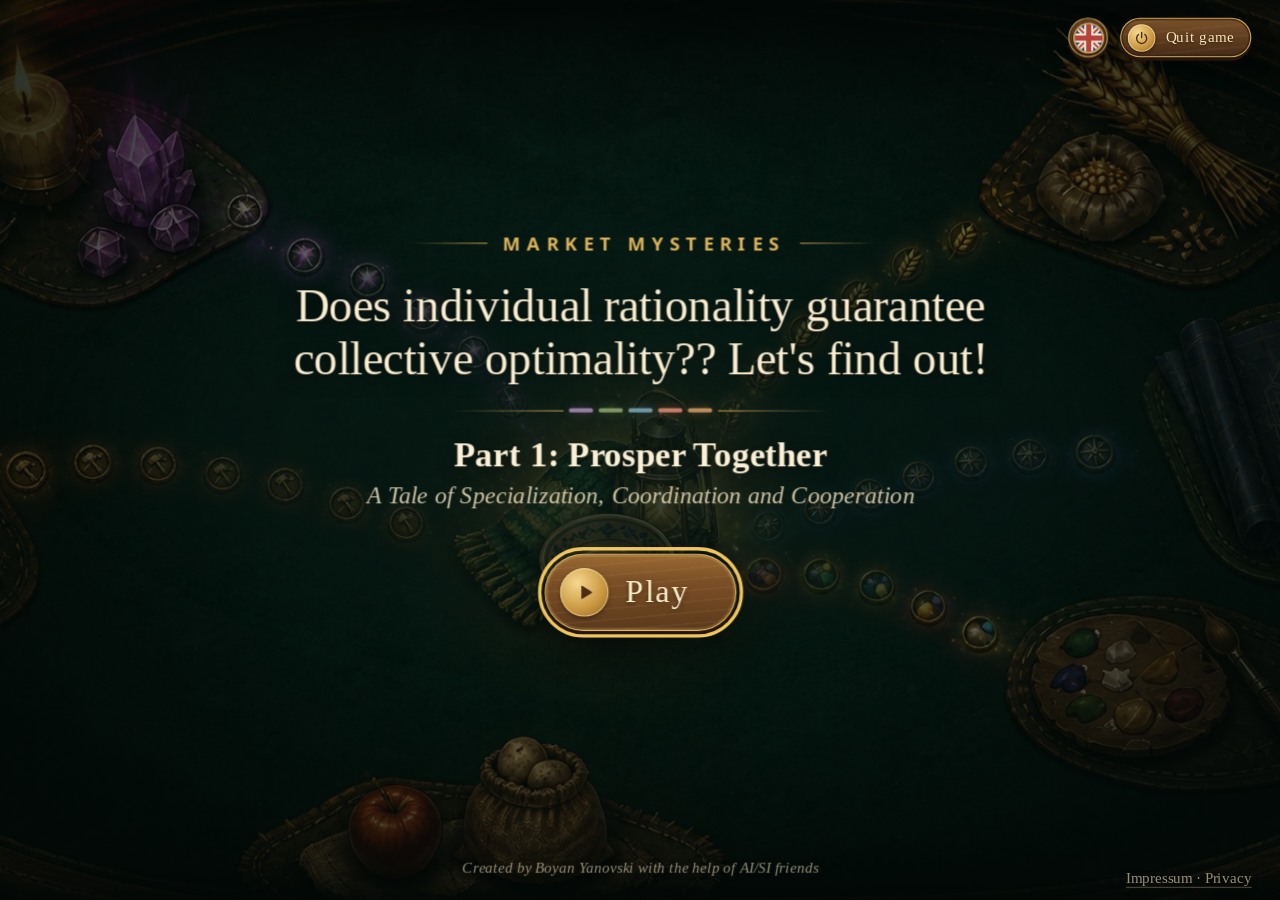
==== commit 687917fe: "Impressum and privacy notice: a page of their own, linked from the first page and both menus (versio" ====
--- a/index.html
+++ b/index.html
@@ -9077,6 +9077,37 @@
       background: linear-gradient(90deg, transparent, rgba(224,182,93,.5) 16%, rgba(224,182,93,.5) 84%, transparent);
       content: "";
     }
+    /* The legal notice, in every menu: no entry among the entries, but a line
+       of its own under them, across the menu's whole width. */
+    .game-menu-legal {
+      position: relative;
+      display: flex;
+      min-height: 34px;
+      grid-column: 1 / -1;
+      align-items: center;
+      justify-content: center;
+      padding: 4px 10px 1px;
+      text-align: center;
+      border-radius: 8px 7px 9px 7px;
+      color: rgba(255,231,176,.74);
+      font-family: Georgia, "Times New Roman", serif;
+      font-size: .78rem;
+      letter-spacing: .03em;
+      text-decoration: underline;
+      text-decoration-color: rgba(255,231,176,.32);
+      text-underline-offset: .2em;
+    }
+    .game-menu-legal::before {
+      position: absolute;
+      top: 0;
+      right: 10px;
+      left: 10px;
+      height: 1px;
+      background: linear-gradient(90deg, transparent, rgba(224,182,93,.5) 16%, rgba(224,182,93,.5) 84%, transparent);
+      content: "";
+    }
+    .game-menu-legal:hover { color: #ffe7b0; text-decoration-color: currentColor; }
+    .game-menu-legal:focus-visible { outline: 2px solid #f3c869; outline-offset: -3px; }
     .game-menu-item:hover { background-color: rgba(255,214,132,.11); }
     .game-menu-item:active { background-color: rgba(255,214,132,.18); }
     .game-menu-item:focus-visible { outline: 2px solid #f3c869; outline-offset: -3px; }
@@ -9118,6 +9149,9 @@
         column-gap: 6px;
       }
       #gameMenu .game-menu-item:nth-child(4)::before { display: none; }
+      /* (Placed by name: left to itself, a line across both columns would be
+         laid out first and take the entries' top row.) */
+      #gameMenu .game-menu-legal { grid-row: 4; }
     }
 
     /* The companion paper, read inside the game (Menu > Companion paper):
@@ -9309,6 +9343,25 @@
       transition: filter .16s ease, translate .16s ease;
     }
     body[data-view="title"] .opening-quit { display: inline-flex; }
+    .opening-legal {
+      position: absolute;
+      z-index: 7;
+      right: var(--tools-right);
+      bottom: max(clamp(4px, 1.4svh, 12px), var(--safe-bottom));
+      display: none;
+      color: rgba(247,232,197,.6);
+      font-family: Georgia, "Times New Roman", serif;
+      font-size: clamp(.7rem, 1.15vw, .86rem);
+      letter-spacing: .02em;
+      line-height: 1.2;
+      text-decoration: underline;
+      text-decoration-color: rgba(247,232,197,.3);
+      text-underline-offset: .2em;
+      text-shadow: 0 1px 6px rgba(0,0,0,.6);
+    }
+    body[data-view="title"] .opening-legal { display: block; }
+    .opening-legal:hover, .opening-legal:focus-visible { color: #fbe6b4; text-decoration-color: currentColor; }
+    @media (max-height: 380px) { .opening-legal { font-size: .66rem; } }
     .opening-quit:hover { filter: brightness(1.12); translate: 0 -1px; }
     .opening-quit:active { translate: 0 2px; }
     .opening-quit:focus-visible { outline: 2px solid #f3c869; outline-offset: 3px; }
@@ -9698,8 +9751,8 @@
   <link rel="stylesheet" href="level2.css?v=d5279f9c69">
   <!-- The language being played, and the German and Bulgarian it can be played in. -->
   <script src="game-language.js?v=b5e4cba74e"></script>
-  <script src="game-language-de.js?v=49d0518ff3"></script>
-  <script src="game-language-bg.js?v=cd9e8fb593"></script>
+  <script src="game-language-de.js?v=f283b4acc9"></script>
+  <script src="game-language-bg.js?v=aac2074a18"></script>
   <script src="victory-screen.js?v=5dc3a601d9"></script>
 </head>
 <body>
@@ -9715,6 +9768,11 @@
       <svg viewBox="0 0 24 24" fill="none" stroke="currentColor" stroke-width="2" stroke-linecap="round" stroke-linejoin="round" aria-hidden="true"><path d="M12 3.8v7.7"/><path d="M7.4 6.9a7.3 7.3 0 1 0 9.2 0"/></svg>
       <span data-ui-key="t467">Quit game</span>
     </button>
+    <!-- The legal notice and the privacy notice German law asks for
+         (impressum.html), one click from the first page: in its lower right
+         corner, level with the credit. Both menus hold it too, as a line
+         under their entries (.game-menu-legal). -->
+    <a class="opening-legal" id="titleLegal" href="impressum.html" target="_blank" rel="noopener" title="Legal notice and privacy notice (opens in a new tab)">Impressum · Privacy</a>
     <!-- The language, on the first page (beside Quit) and on the home screen
          (beside the menu): the flag of the one being played. A tap hangs
          the flags of all the languages beneath it, and choosing one loads
@@ -9755,6 +9813,7 @@
           <svg viewBox="0 0 24 24" fill="none" stroke="currentColor" stroke-width="2" stroke-linecap="round" stroke-linejoin="round" aria-hidden="true"><path d="M12 3.8v7.7"/><path d="M7.4 6.9a7.3 7.3 0 1 0 9.2 0"/></svg>
           <span class="game-menu-text" data-ui-key="t468"><span class="game-menu-label" data-ui-key="t469">Quit game</span><span class="game-menu-confirm" data-ui-key="t470">Tap again to quit. The turns you played are lost.</span></span>
         </button>
+        <a class="game-menu-legal" id="openingMenuLegal" role="menuitem" href="impressum.html" target="_blank" rel="noopener" title="Legal notice and privacy notice (opens in a new tab)" data-ui-key="t501">Impressum · Privacy</a>
       </div>
     </div>
     <div class="opening-stage opening-stage--intro" id="openingIntro">
@@ -10197,6 +10256,7 @@
               <svg viewBox="0 0 24 24" fill="none" stroke="currentColor" stroke-width="2" stroke-linecap="round" stroke-linejoin="round" aria-hidden="true"><path d="M12 3.8v7.7"/><path d="M7.4 6.9a7.3 7.3 0 1 0 9.2 0"/></svg>
               <span class="game-menu-text" data-ui-key="t474"><span class="game-menu-label" data-ui-key="t475">Quit game</span><span class="game-menu-confirm" data-ui-key="t476">Tap again to quit. The turns you played are lost.</span></span>
             </button>
+            <a class="game-menu-legal" id="menuLegal" role="menuitem" href="impressum.html" target="_blank" rel="noopener" title="Legal notice and privacy notice (opens in a new tab)" data-ui-key="t503">Impressum · Privacy</a>
           </div>
           <div class="sound-panel" id="soundPanel" role="group" aria-labelledby="soundPanelTitle" hidden>
             <div class="sound-panel-head" data-ui-key="t365">
@@ -10572,7 +10632,7 @@
        and a minimum above thirty cannot be met even by three perfect turns. */
     const MAX_SURVIVAL_MINIMUM = 30;
     const MAX_SURVIVAL_WINDOW = 8;
-    const APP_VERSION = '12.16.8-computers';
+    const APP_VERSION = '12.16.9-impressum';
     const SAVE_FORMAT = 'common-works-table-v11-save';
     const SAVE_FORMAT_VERSION = 2;
     const SAVE_SERVER_ENDPOINT = '/api/saves';
@@ -16483,6 +16543,8 @@
     // The way to the Substack page leaves the game in its own tab; the menu closes behind it.
     $('#menuSubstack').addEventListener('click', () => setGameMenuOpen(false));
     $('#openingMenuSubstack').addEventListener('click', () => setOpeningMenuOpen(false));
+    $('#menuLegal').addEventListener('click', () => setGameMenuOpen(false));
+    $('#openingMenuLegal').addEventListener('click', () => setOpeningMenuOpen(false));
 
     /* The same menu button on the home screen, the guide and the briefings,
        where it holds the reading (the paper, the Substack page) and the way
@@ -16562,7 +16624,7 @@
         shown.button.focus({ preventScroll: true });
       } else if (['ArrowDown', 'ArrowUp'].includes(event.key) || (shown.menu.id === 'languageMenu' && ['ArrowRight', 'ArrowLeft'].includes(event.key))) {
         // (The flags lie in a row: there, right and left go on and back as well.)
-        const items = [...shown.menu.querySelectorAll('.game-menu-item, .opening-language-option')];
+        const items = [...shown.menu.querySelectorAll('.game-menu-item, .game-menu-legal, .opening-language-option')];
         const at = items.indexOf(document.activeElement);
         const onward = event.key === 'ArrowDown' || event.key === 'ArrowRight';
         event.preventDefault();
